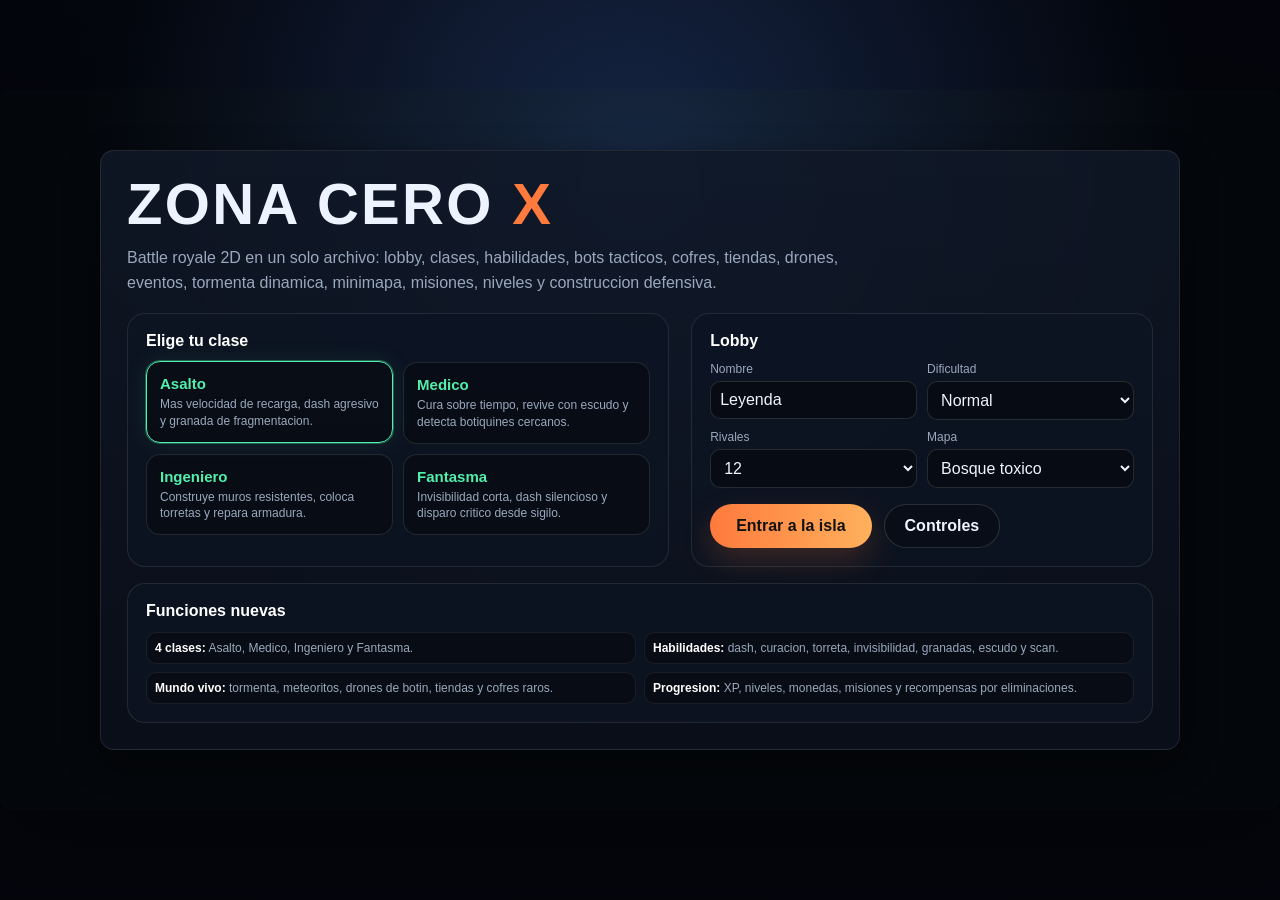
==== index.html @ 63a2e787 "Add deluxe battle royale game Co-authored-by: sss <henrryguzmanzito@users.noreply.github.com>" ====
<!DOCTYPE html>
<html lang="es">
<head>
<meta charset="UTF-8">
<meta name="viewport" content="width=device-width, initial-scale=1.0">
<title>Zona Cero X - Mini Battle Royale Deluxe</title>
<style>
  :root{
    --bg:#070a10;
    --panel:#111827;
    --panel2:#172033;
    --line:#ffffff18;
    --text:#eef4ff;
    --muted:#9aa8bd;
    --accent:#ff7a3d;
    --accent2:#53f0ad;
    --accent3:#56c7ff;
    --danger:#ff4868;
    --gold:#ffd166;
    --purple:#b38cff;
    --hp:#53f0ad;
    --armor:#77a7ff;
    --stam:#56c7ff;
    --xp:#ffd166;
  }
  *{box-sizing:border-box}
  html,body{margin:0;height:100%;overflow:hidden;background:radial-gradient(circle at 40% 10%,#192237 0,#070a10 55%);color:var(--text);font-family:Inter,"Segoe UI",Arial,sans-serif}
  button,input,select{font:inherit}
  #gameWrap{position:relative;width:100vw;height:100vh;display:flex;align-items:center;justify-content:center}
  canvas{width:min(100vw,1280px);height:min(100vh,720px);background:#182515;border-radius:12px;box-shadow:0 25px 80px #000c,0 0 0 1px #ffffff18;image-rendering:auto}
  .hidden{display:none!important}

  #hud{position:absolute;inset:0;pointer-events:none;font-variant-numeric:tabular-nums}
  .glass{background:linear-gradient(180deg,#101827dd,#0b101bdd);border:1px solid var(--line);box-shadow:0 12px 35px #0007;backdrop-filter:blur(10px);border-radius:14px}
  #topBar{position:absolute;top:14px;left:50%;transform:translateX(-50%);display:flex;gap:10px;align-items:center}
  .pill{padding:7px 14px;border-radius:999px;background:#0008;border:1px solid var(--line);color:var(--muted);font-size:13px}
  .pill b{color:var(--text)}
  #zonePill b{color:var(--accent3)}
  #stormPill b{color:var(--danger)}
  #alivePill b{color:var(--accent2)}

  #leftHud{position:absolute;left:16px;bottom:16px;width:310px;padding:12px}
  .barRow{margin:7px 0}
  .barLabel{display:flex;justify-content:space-between;color:var(--muted);font-size:11px;text-transform:uppercase;letter-spacing:.08em;margin-bottom:4px}
  .barBg{height:15px;background:#0008;border:1px solid #ffffff1e;border-radius:999px;overflow:hidden}
  .barFill{height:100%;width:100%;transition:width .12s linear}
  #hpFill{background:linear-gradient(90deg,#23d18b,var(--hp))}
  #armorFill{background:linear-gradient(90deg,#497aff,var(--armor))}
  #stamFill{background:linear-gradient(90deg,#24a8ff,var(--stam))}
  #xpFill{background:linear-gradient(90deg,#ffb703,var(--xp))}
  #playerMeta{display:flex;justify-content:space-between;align-items:center;margin-bottom:8px}
  #classBadge{color:var(--accent2);font-weight:800;font-size:13px}
  #levelBadge{color:var(--gold);font-weight:800;font-size:13px}

  #rightHud{position:absolute;right:16px;bottom:16px;width:315px;padding:12px;text-align:right}
  #weaponName{font-size:22px;color:var(--accent);font-weight:900}
  #ammoText{font-size:13px;color:var(--muted);margin-top:2px}
  #weaponStats{font-size:11px;color:var(--muted);margin-top:7px}
  #slots{display:flex;justify-content:flex-end;gap:7px;margin-top:10px}
  .slot{width:48px;height:48px;border-radius:10px;border:1px solid #ffffff24;background:#0008;display:flex;flex-direction:column;align-items:center;justify-content:center;color:var(--muted);font-size:11px;position:relative}
  .slot.active{border-color:var(--accent);box-shadow:0 0 18px #ff7a3d33;color:var(--accent)}
  .slot .key{position:absolute;top:3px;left:5px;font-size:10px;color:#ffffff80}
  .slot .icon{font-size:18px;line-height:1}

  #abilityHud{position:absolute;left:50%;bottom:18px;transform:translateX(-50%);display:flex;gap:9px}
  .ability{width:76px;height:62px;padding:7px;border-radius:12px;background:#0009;border:1px solid #ffffff24;text-align:center;position:relative;overflow:hidden}
  .ability.ready{border-color:var(--accent2);box-shadow:0 0 18px #53f0ad26}
  .ability .aKey{font-weight:900;color:var(--text);font-size:13px}
  .ability .aName{font-size:10px;color:var(--muted);margin-top:2px;white-space:nowrap}
  .ability .cd{position:absolute;inset:0;display:flex;align-items:center;justify-content:center;background:#000b;color:#fff;font-size:18px;font-weight:900}

  #killfeed{position:absolute;top:18px;right:16px;width:270px;text-align:right;font-size:12px;color:var(--muted)}
  #killfeed div{margin-bottom:5px;padding:5px 8px;background:#0007;border:1px solid #ffffff10;border-radius:8px}
  #questBox{position:absolute;left:16px;top:16px;width:265px;padding:10px}
  #questBox h3{margin:0 0 8px;color:var(--gold);font-size:13px;text-transform:uppercase;letter-spacing:.08em}
  .quest{font-size:12px;color:var(--muted);margin:6px 0;display:flex;gap:7px}
  .quest.done{color:var(--accent2)}
  .quest span:first-child{width:16px;text-align:center}

  #minimapWrap{position:absolute;right:16px;top:16px;width:178px;padding:9px}
  #minimap{display:block;width:160px;height:120px;border-radius:9px;background:#08100c;border:1px solid #ffffff20}
  #pickupHint,#centerToast{position:absolute;left:50%;transform:translateX(-50%);background:#000b;border:1px solid #ffffff22;border-radius:999px;padding:8px 16px;font-size:13px}
  #pickupHint{top:58%;color:var(--accent2);display:none}
  #centerToast{top:22%;color:var(--text);opacity:0;transition:opacity .2s, transform .2s}
  #centerToast.show{opacity:1;transform:translateX(-50%) translateY(-8px)}
  #damageVignette{position:absolute;inset:0;pointer-events:none;background:radial-gradient(circle,#0000 45%,#ff00442d 100%);opacity:0;transition:opacity .1s}
  #controls{position:absolute;left:50%;bottom:92px;transform:translateX(-50%);color:#b7c2d6;font-size:11px;background:#0008;border:1px solid #ffffff1c;border-radius:999px;padding:7px 14px;white-space:nowrap}
  #controls b{color:#fff}

  #overlay{position:absolute;inset:0;z-index:10;background:radial-gradient(circle at 50% 20%,#17294dcc,#02040aea 58%);display:flex;align-items:center;justify-content:center;padding:24px}
  .menu{width:min(1080px,96vw);max-height:92vh;overflow:auto;padding:26px}
  .title{font-size:58px;line-height:.92;margin:0;text-transform:uppercase;letter-spacing:.04em}
  .title span{color:var(--accent)}
  .subtitle{color:var(--muted);max-width:760px;line-height:1.55}
  .menuGrid{display:grid;grid-template-columns:1.08fr .92fr;gap:22px;margin-top:18px}
  .panel{background:#0d1422cc;border:1px solid var(--line);border-radius:18px;padding:18px}
  .panel h2{font-size:16px;margin:0 0 12px;color:#fff}
  .classGrid{display:grid;grid-template-columns:repeat(2,minmax(0,1fr));gap:10px}
  .classCard{border:1px solid #ffffff1c;border-radius:14px;padding:13px;background:#0005;cursor:pointer;transition:.15s}
  .classCard:hover,.classCard.selected{border-color:var(--accent2);box-shadow:0 0 0 1px #53f0ad55,0 0 25px #53f0ad18;transform:translateY(-1px)}
  .classCard h3{margin:0 0 4px;font-size:15px;color:var(--accent2)}
  .classCard p{margin:0;color:var(--muted);font-size:12px;line-height:1.35}
  .settings{display:grid;grid-template-columns:1fr 1fr;gap:10px}
  label{display:block;color:var(--muted);font-size:12px;margin-bottom:5px}
  select,input[type="text"]{width:100%;background:#070b13;border:1px solid #ffffff20;color:var(--text);border-radius:10px;padding:9px}
  .startRow{display:flex;gap:12px;align-items:center;margin-top:16px;flex-wrap:wrap}
  .primary{border:0;border-radius:999px;padding:13px 26px;background:linear-gradient(90deg,var(--accent),#ffb15c);color:#121212;font-weight:900;cursor:pointer;box-shadow:0 12px 30px #ff7a3d33}
  .secondary{border:1px solid #ffffff24;border-radius:999px;padding:12px 20px;background:#0004;color:var(--text);font-weight:800;cursor:pointer}
  .smallText{font-size:12px;color:var(--muted);line-height:1.5}
  .featureList{display:grid;grid-template-columns:1fr 1fr;gap:8px;font-size:12px;color:var(--muted)}
  .featureList div{background:#0005;border:1px solid #ffffff12;border-radius:10px;padding:8px}
  .featureList b{color:#fff}

  #pauseMenu{position:absolute;inset:0;z-index:9;background:#0009;display:flex;align-items:center;justify-content:center}
  #pauseMenu .panel{width:360px;text-align:center}
  #pauseMenu h2{font-size:36px;margin:0 0 8px;color:var(--accent3)}
  #eventBanner{position:absolute;top:82px;left:50%;transform:translateX(-50%);padding:10px 18px;background:#000b;border:1px solid #ffffff25;border-radius:12px;color:var(--gold);font-weight:900;opacity:0;transition:opacity .2s}
  #eventBanner.show{opacity:1}

  @media(max-width:900px){
    canvas{border-radius:0}
    .menuGrid{grid-template-columns:1fr}
    .title{font-size:42px}
    #controls{display:none}
    #leftHud{width:260px}
    #rightHud{width:250px}
    #questBox{display:none}
  }
</style>
</head>
<body>
<div id="gameWrap">
  <canvas id="game" width="1280" height="720"></canvas>
  <div id="hud" class="hidden">
    <div id="questBox" class="glass">
      <h3>Misiones</h3>
      <div id="questList"></div>
    </div>
    <div id="topBar">
      <div id="alivePill" class="pill">Vivos: <b id="aliveText">--</b></div>
      <div id="zonePill" class="pill">Zona: <b id="zoneText">--</b></div>
      <div id="stormPill" class="pill">Tormenta: <b id="stormText">--</b></div>
      <div class="pill">Monedas: <b id="coinText">0</b></div>
    </div>
    <div id="minimapWrap" class="glass"><canvas id="minimap" width="160" height="120"></canvas></div>
    <div id="killfeed"></div>
    <div id="leftHud" class="glass">
      <div id="playerMeta"><span id="classBadge">Clase</span><span id="levelBadge">Nv. 1</span></div>
      <div class="barRow"><div class="barLabel"><span>Vida</span><span id="hpText">100/100</span></div><div class="barBg"><div id="hpFill" class="barFill"></div></div></div>
      <div class="barRow"><div class="barLabel"><span>Armadura</span><span id="armorText">0/75</span></div><div class="barBg"><div id="armorFill" class="barFill"></div></div></div>
      <div class="barRow"><div class="barLabel"><span>Estamina</span><span id="stamText">100</span></div><div class="barBg"><div id="stamFill" class="barFill"></div></div></div>
      <div class="barRow"><div class="barLabel"><span>XP</span><span id="xpText">0/100</span></div><div class="barBg"><div id="xpFill" class="barFill"></div></div></div>
    </div>
    <div id="abilityHud"></div>
    <div id="rightHud" class="glass">
      <div id="weaponName">Pistola</div>
      <div id="ammoText">--</div>
      <div id="weaponStats">--</div>
      <div id="slots"></div>
    </div>
    <div id="controls"><b>WASD</b> mover · <b>Mouse</b> apuntar/disparar · <b>R</b> recargar · <b>E</b> recoger/interactuar · <b>Q/F/V</b> habilidades · <b>1-5</b> armas · <b>Shift</b> correr · <b>Esc</b> pausa</div>
    <div id="pickupHint">Presiona E para interactuar</div>
    <div id="centerToast"></div>
    <div id="eventBanner"></div>
    <div id="damageVignette"></div>
  </div>

  <div id="pauseMenu" class="hidden">
    <div class="panel glass">
      <h2>Pausa</h2>
      <p class="smallText">Respira. La partida queda congelada mientras este menu esta abierto.</p>
      <button id="resumeBtn" class="primary">Continuar</button>
      <button id="restartPauseBtn" class="secondary">Reiniciar</button>
    </div>
  </div>

  <div id="overlay">
    <div class="menu glass">
      <h1 class="title">Zona Cero <span>X</span></h1>
      <p class="subtitle">Battle royale 2D en un solo archivo: lobby, clases, habilidades, bots tacticos, cofres, tiendas, drones, eventos, tormenta dinamica, minimapa, misiones, niveles y construccion defensiva.</p>
      <div class="menuGrid">
        <div class="panel">
          <h2>Elige tu clase</h2>
          <div id="classGrid" class="classGrid"></div>
        </div>
        <div class="panel">
          <h2>Lobby</h2>
          <div class="settings">
            <div><label for="playerName">Nombre</label><input id="playerName" type="text" maxlength="16" value="Leyenda"></div>
            <div><label for="difficulty">Dificultad</label><select id="difficulty"><option value="normal">Normal</option><option value="hard">Dificil</option><option value="chaos">Caos</option></select></div>
            <div><label for="botCount">Rivales</label><select id="botCount"><option>8</option><option selected>12</option><option>18</option><option>24</option></select></div>
            <div><label for="mapTheme">Mapa</label><select id="mapTheme"><option value="forest">Bosque toxico</option><option value="desert">Desierto rojo</option><option value="snow">Nieve negra</option></select></div>
          </div>
          <div class="startRow">
            <button id="startBtn" class="primary">Entrar a la isla</button>
            <button id="howBtn" class="secondary">Controles</button>
          </div>
          <p id="howText" class="smallText hidden">Recolecta cofres, mejora tu equipo, usa habilidades con Q/F/V y no quedes fuera de la zona. Las tiendas aceptan monedas por curacion, armadura y municion.</p>
        </div>
      </div>
      <div class="panel" style="margin-top:16px">
        <h2>Funciones nuevas</h2>
        <div class="featureList">
          <div><b>4 clases:</b> Asalto, Medico, Ingeniero y Fantasma.</div>
          <div><b>Habilidades:</b> dash, curacion, torreta, invisibilidad, granadas, escudo y scan.</div>
          <div><b>Mundo vivo:</b> tormenta, meteoritos, drones de botin, tiendas y cofres raros.</div>
          <div><b>Progresion:</b> XP, niveles, monedas, misiones y recompensas por eliminaciones.</div>
        </div>
      </div>
    </div>
  </div>
</div>

<script>
(()=>{
"use strict";

const canvas = document.getElementById("game");
const ctx = canvas.getContext("2d");
const mini = document.getElementById("minimap");
const mctx = mini.getContext("2d");
const VIEW = {w:1280,h:720};
const WORLD = {w:3600,h:2600};
const TWO = Math.PI*2;

const $ = id => document.getElementById(id);
const clamp = (v,a,b)=>Math.max(a,Math.min(b,v));
const rand = (a,b)=>a+Math.random()*(b-a);
const irand = (a,b)=>Math.floor(rand(a,b+1));
const len = (x,y)=>Math.hypot(x,y);
const dist = (a,b)=>Math.hypot(a.x-b.x,a.y-b.y);
const angleTo = (a,b)=>Math.atan2(b.y-a.y,b.x-a.x);
const chance = p=>Math.random()<p;

const THEMES = {
  forest:{ground:"#182515",grid:"#ffffff0b",rock:"#5f646b",tree:"#2f6339",water:"#1d5270",sand:"#37502c"},
  desert:{ground:"#2a2015",grid:"#ffffff0a",rock:"#8a6a4f",tree:"#716327",water:"#24596a",sand:"#5e3b20"},
  snow:{ground:"#17232b",grid:"#ffffff10",rock:"#7f8c99",tree:"#27505b",water:"#214b72",sand:"#263742"}
};

const WEAPONS = {
  fists:{name:"Punios", icon:"✊", dmg:10, fireRate:.42, range:52, melee:true, color:"#e8ecf1", rarity:"base"},
  pistol:{name:"Pistola", icon:"P", dmg:15, fireRate:.25, bulletSpeed:760, range:880, ammoMax:18, spread:.025, color:"#e8ecf1", rarity:"comun"},
  smg:{name:"SMG", icon:"S", dmg:9, fireRate:.075, bulletSpeed:780, range:720, ammoMax:34, spread:.075, color:"#56c7ff", rarity:"rara"},
  shotgun:{name:"Escopeta", icon:"E", dmg:10, fireRate:.78, bulletSpeed:600, range:430, ammoMax:8, spread:.24, pellets:7, color:"#ffb347", rarity:"rara"},
  rifle:{name:"Rifle", icon:"R", dmg:18, fireRate:.14, bulletSpeed:980, range:1150, ammoMax:30, spread:.035, color:"#53f0ad", rarity:"epica"},
  sniper:{name:"Francotirador", icon:"F", dmg:58, fireRate:1.05, bulletSpeed:1250, range:1500, ammoMax:5, spread:.006, color:"#b38cff", rarity:"legendaria"},
  launcher:{name:"Lanzador", icon:"L", dmg:50, fireRate:1.15, bulletSpeed:520, range:780, ammoMax:4, spread:.02, splash:82, color:"#ff4868", rarity:"legendaria"}
};

const CLASSES = {
  assault:{
    name:"Asalto",
    desc:"Mas velocidad de recarga, dash agresivo y granada de fragmentacion.",
    color:"#ff7a3d",
    stats:{hp:110,armor:45,speed:205,stam:115},
    loadout:["pistol","smg"],
    abilities:["dash","grenade","overdrive"]
  },
  medic:{
    name:"Medico",
    desc:"Cura sobre tiempo, revive con escudo y detecta botiquines cercanos.",
    color:"#53f0ad",
    stats:{hp:120,armor:35,speed:190,stam:105},
    loadout:["pistol","shotgun"],
    abilities:["heal","shield","scan"]
  },
  engineer:{
    name:"Ingeniero",
    desc:"Construye muros resistentes, coloca torretas y repara armadura.",
    color:"#ffd166",
    stats:{hp:105,armor:75,speed:182,stam:100},
    loadout:["pistol","rifle"],
    abilities:["wall","turret","repair"]
  },
  ghost:{
    name:"Fantasma",
    desc:"Invisibilidad corta, dash silencioso y disparo critico desde sigilo.",
    color:"#b38cff",
    stats:{hp:95,armor:40,speed:220,stam:130},
    loadout:["pistol","sniper"],
    abilities:["cloak","dash","blink"]
  }
};

const ABILITIES = {
  dash:{key:"Q",name:"Dash",cd:5,cast:p=>dash(p,260)},
  grenade:{key:"F",name:"Granada",cd:8,cast:p=>throwGrenade(p)},
  overdrive:{key:"V",name:"Furia",cd:18,cast:p=>buff(p,"overdrive",6)},
  heal:{key:"Q",name:"Curar",cd:9,cast:p=>healPulse(p)},
  shield:{key:"F",name:"Escudo",cd:14,cast:p=>buff(p,"shield",8)},
  scan:{key:"V",name:"Scan",cd:12,cast:p=>scanPulse(p)},
  wall:{key:"Q",name:"Muro",cd:4,cast:p=>placeWall(p)},
  turret:{key:"F",name:"Torreta",cd:15,cast:p=>placeTurret(p)},
  repair:{key:"V",name:"Reparar",cd:11,cast:p=>repairArmor(p)},
  cloak:{key:"Q",name:"Sigilo",cd:13,cast:p=>buff(p,"cloak",6)},
  blink:{key:"V",name:"Blink",cd:10,cast:p=>dash(p,430)}
};

const state = {
  running:false,
  paused:false,
  gameOver:false,
  last:0,
  elapsed:0,
  selectedClass:"assault",
  difficulty:"normal",
  theme:"forest",
  shake:0,
  toastTimer:0,
  eventTimer:16,
  eventTextTimer:0,
  stats:{kills:0,chests:0,shops:0,damage:0},
  keys:{},
  mouse:{x:VIEW.w/2,y:VIEW.h/2,down:false,right:false},
  messages:[]
};

let player;
let bots=[];
let obstacles=[];
let walls=[];
let bullets=[];
let particles=[];
let chests=[];
let drops=[];
let turrets=[];
let grenades=[];
let shops=[];
let drones=[];
let hazards=[];
let zone;
let quests=[];

function createPlayer(){
  const klass = CLASSES[state.selectedClass];
  const weapons = {fists:true};
  const ammo = {};
  for(const k of Object.keys(WEAPONS)) ammo[k]=0;
  for(const w of klass.loadout){ weapons[w]=true; ammo[w]=WEAPONS[w].ammoMax; }
  const currentWeapon = klass.loadout[0] || "pistol";
  const cooldowns = {};
  for(const a of klass.abilities) cooldowns[a]=0;
  return {
    id:"player", name:($("playerName").value||"Leyenda").slice(0,16), isPlayer:true, alive:true,
    x:WORLD.w/2, y:WORLD.h/2, r:17, facing:0,
    maxHp:klass.stats.hp, hp:klass.stats.hp, maxArmor:klass.stats.armor, armor:klass.stats.armor,
    maxStam:klass.stats.stam, stam:klass.stats.stam, baseSpeed:klass.stats.speed,
    level:1,xp:0,nextXp:100,coins:0,
    classKey:state.selectedClass, color:klass.color,
    weapons, ammo, currentWeapon, fireTimer:0, reloadTimer:0, reloading:false,
    abilityIds:[...klass.abilities], cooldowns,
    buffs:{shield:0,overdrive:0,cloak:0,scan:0,regen:0},
    hitFlash:0, invuln:0
  };
}

function makeBot(i){
  const names=["Nexo","Raptor","Lima","Kobra","Vector","Nova","Sombra","Atlas","Pixel","Marea","Rayo","Cobre","Ares","Echo","Delta"];
  let x,y,tries=0;
  do{
    x=rand(180,WORLD.w-180); y=rand(180,WORLD.h-180); tries++;
  }while(dist({x,y},player)<520 && tries<80);
  const weaponPool= state.difficulty==="chaos" ? ["pistol","smg","shotgun","rifle","sniper","launcher"] : ["pistol","smg","shotgun","rifle"];
  const weapon=weaponPool[irand(0,weaponPool.length-1)];
  const skill=state.difficulty==="hard"?.92:state.difficulty==="chaos"?1.05:.78;
  return {
    id:"bot"+i,name:names[i%names.length]+"-"+irand(10,99),alive:true,isBot:true,
    x,y,r:16,hp:80,maxHp:80,armor:irand(0,45),maxArmor:45,
    speed:rand(135,170)*skill,weapon,ammo:{pistol:999,smg:999,shotgun:999,rifle:999,sniper:999,launcher:999},
    fireTimer:rand(0,1),state:"loot",target:null,roam:{x:rand(80,WORLD.w-80),y:rand(80,WORLD.h-80)},
    aimAngle:0,hitFlash:0,think:0,skill,coins:irand(5,20),lastSeen:0
  };
}

function resetWorld(){
  const botCount=parseInt($("botCount").value,10);
  state.elapsed=0; state.gameOver=false; state.paused=false; state.stats={kills:0,chests:0,shops:0,damage:0};
  state.messages=[]; state.shake=0; state.eventTimer=18; state.eventTextTimer=0;
  player=createPlayer();
  bots=[]; obstacles=[]; walls=[]; bullets=[]; particles=[]; chests=[]; drops=[]; turrets=[]; grenades=[]; shops=[]; drones=[]; hazards=[];
  zone={cx:WORLD.w/2,cy:WORLD.h/2,r:1500,targetR:1500,next:28,shrinking:false,timer:0,stage:1,damage:2.4};
  generateMap();
  for(let i=0;i<botCount;i++) bots.push(makeBot(i));
  for(let i=0;i<34;i++) chests.push(spawnChest(i));
  for(let i=0;i<4;i++) shops.push({x:rand(300,WORLD.w-300),y:rand(300,WORLD.h-300),r:22,type:"shop",pulse:rand(0,TWO)});
  for(let i=0;i<3;i++) drones.push(makeDrone());
  quests=[
    {id:"chests",label:"Abre 3 cofres",goal:3,value:0,reward:45,done:false},
    {id:"kills",label:"Elimina 3 rivales",goal:3,value:0,reward:80,done:false},
    {id:"zone",label:"Sobrevive 2 cierres",goal:2,value:0,reward:65,done:false}
  ];
  addMsg("Partida iniciada. Clase: "+CLASSES[player.classKey].name);
  toast("Aterrizaje completado. Busca botin.");
  updateStaticHud();
}

function generateMap(){
  const theme=THEMES[state.theme];
  for(let i=0;i<56;i++){
    const type=chance(.5)?"tree":"rock";
    obstacles.push({x:rand(100,WORLD.w-100),y:rand(100,WORLD.h-100),r:rand(24,58),type,hp:type==="rock"?120:80});
  }
  for(let i=0;i<12;i++){
    obstacles.push({x:rand(180,WORLD.w-180),y:rand(180,WORLD.h-180),r:rand(42,80),type:"water",hp:999,slow:true,color:theme.water});
  }
  for(let i=0;i<22;i++){
    obstacles.push({x:rand(130,WORLD.w-130),y:rand(130,WORLD.h-130),r:rand(34,70),type:"bush",hp:30,hide:true});
  }
}

function spawnChest(i){
  const rarities=["comun","comun","rara","rara","epica","legendaria"];
  const rarity=rarities[Math.min(rarities.length-1,Math.floor(Math.random()*rarities.length)+(state.difficulty==="chaos"?1:0))];
  return {x:rand(140,WORLD.w-140),y:rand(140,WORLD.h-140),r:17,opened:false,rarity,loot:rollLoot(rarity),id:i,pulse:rand(0,TWO)};
}

function rollLoot(rarity){
  const byRarity={
    comun:["pistol","smg"],
    rara:["smg","shotgun","rifle"],
    epica:["rifle","sniper"],
    legendaria:["sniper","launcher","rifle"]
  };
  const n=Math.random();
  if(n<.34){ const pool=byRarity[rarity]||byRarity.comun; return {type:"weapon",id:pool[irand(0,pool.length-1)]}; }
  if(n<.58){ const pool=["pistol","smg","shotgun","rifle","sniper","launcher"]; const w=pool[irand(0,pool.length-1)]; return {type:"ammo",weapon:w,amount:Math.ceil((WEAPONS[w].ammoMax||10)*rand(.7,1.8))}; }
  if(n<.75) return {type:"heal",amount:irand(28,65)};
  if(n<.89) return {type:"armor",amount:irand(25,60)};
  if(n<.96) return {type:"coins",amount:irand(25,75)};
  return {type:"boost",kind:chance(.5)?"overdrive":"shield",duration:irand(5,9)};
}

function makeDrone(){
  return {
    x:rand(250,WORLD.w-250),y:rand(250,WORLD.h-250),r:18,alive:true,hp:75,maxHp:75,
    isDrone:true,name:"Dron de botin",coins:10,
    vx:rand(-60,60),vy:rand(-60,60),drop:rollLoot("epica"),bob:rand(0,TWO)
  };
}

function updateStaticHud(){
  $("classBadge").textContent=CLASSES[player.classKey].name;
  $("classBadge").style.color=player.color;
  renderAbilities();
  renderSlots();
  renderQuests();
  renderKillfeed();
}

function startGame(){
  resetWorld();
  $("overlay").classList.add("hidden");
  $("pauseMenu").classList.add("hidden");
  $("hud").classList.remove("hidden");
  state.running=true; state.paused=false;
  state.last=performance.now();
  requestAnimationFrame(loop);
}

function endGame(won){
  if(state.gameOver) return;
  state.gameOver=true; state.running=false;
  $("hud").classList.add("hidden");
  $("overlay").classList.remove("hidden");
  const h=document.querySelector(".title");
  h.innerHTML=won?'Victoria <span>Real</span>':'Zona <span>Cero</span>';
  document.querySelector(".subtitle").textContent = won
    ? `Ganaste con ${state.stats.kills} eliminaciones, nivel ${player.level} y ${player.coins} monedas.`
    : `Caíste en la isla. Eliminaciones: ${state.stats.kills}. Cofres abiertos: ${state.stats.chests}.`;
  $("startBtn").textContent="Jugar de nuevo";
}

function loop(ts){
  if(!state.running) return;
  const dt=Math.min(.05,(ts-state.last)/1000||0);
  state.last=ts;
  if(!state.paused && !state.gameOver){
    state.elapsed+=dt;
    update(dt);
  }
  render();
  updateHud();
  requestAnimationFrame(loop);
}

function update(dt){
  updatePlayer(dt);
  updateBots(dt);
  updateTurrets(dt);
  updateDrones(dt);
  updateGrenades(dt);
  updateBullets(dt);
  updateParticles(dt);
  updateZone(dt);
  updateHazards(dt);
  updateEvents(dt);
  updateQuests();
  if(player.alive && bots.filter(b=>b.alive).length===0) endGame(true);
  state.shake=Math.max(0,state.shake-dt*12);
  if(state.toastTimer>0) state.toastTimer-=dt; else $("centerToast").classList.remove("show");
}

function updatePlayer(dt){
  if(!player.alive) return;
  for(const k of Object.keys(player.cooldowns)) player.cooldowns[k]=Math.max(0,player.cooldowns[k]-dt);
  for(const k of Object.keys(player.buffs)) player.buffs[k]=Math.max(0,player.buffs[k]-dt);
  player.fireTimer=Math.max(0,player.fireTimer-dt);
  player.hitFlash=Math.max(0,player.hitFlash-dt);
  player.invuln=Math.max(0,player.invuln-dt);

  let dx=0,dy=0;
  if(state.keys.w)dy--; if(state.keys.s)dy++; if(state.keys.a)dx--; if(state.keys.d)dx++;
  const moving=dx||dy;
  if(moving){ const l=len(dx,dy); dx/=l; dy/=l; }
  let speed=player.baseSpeed;
  if(player.buffs.overdrive>0) speed*=1.25;
  if(player.buffs.cloak>0) speed*=1.18;
  if(isInSlow(player)) speed*=.62;
  const sprint=state.keys.shift && moving && player.stam>8;
  if(sprint){ speed*=1.42; player.stam=Math.max(0,player.stam-dt*30); }
  else player.stam=Math.min(player.maxStam,player.stam+dt*17);

  const nx=player.x+dx*speed*dt, ny=player.y+dy*speed*dt;
  moveEntity(player,nx,ny);
  const wm=screenToWorld(state.mouse.x,state.mouse.y);
  player.facing=Math.atan2(wm.y-player.y,wm.x-player.x);

  if(player.reloading){
    player.reloadTimer-=dt;
    if(player.reloadTimer<=0){
      player.reloading=false;
      const w=WEAPONS[player.currentWeapon];
      player.ammo[player.currentWeapon]=w.ammoMax;
      toast("Recarga completa");
    }
  }
  if(state.mouse.down && player.fireTimer<=0) fireWeapon(player,true);
  if(player.buffs.regen>0 && player.hp<player.maxHp) player.hp=Math.min(player.maxHp,player.hp+dt*14);
  applyZoneDamage(player,dt);
}

function updateBots(dt){
  for(const b of bots){
    if(!b.alive) continue;
    b.fireTimer=Math.max(0,b.fireTimer-dt);
    b.hitFlash=Math.max(0,b.hitFlash-dt);
    b.think-=dt;
    const visiblePlayer=player.alive && player.buffs.cloak<=0 && dist(b,player)<620 && hasLineOfSight(b,player);
    if(visiblePlayer){ b.state="fight"; b.target=player; b.lastSeen=state.elapsed; }
    else if(dist(b,zone)>zone.r*.86){ b.state="zone"; b.target=zone; }
    else if(b.think<=0){
      b.think=rand(.4,1.1);
      const nearestChest=nearest(b,chests.filter(c=>!c.opened),520);
      if(nearestChest && chance(.6)){ b.state="loot"; b.target=nearestChest; }
      else { b.state="roam"; b.roam={x:rand(100,WORLD.w-100),y:rand(100,WORLD.h-100)}; b.target=b.roam; }
    }

    let tx=b.target?.x ?? b.roam.x, ty=b.target?.y ?? b.roam.y;
    const dP=dist(b,player);
    if(b.state==="fight"){
      const ideal=b.weapon==="shotgun"?190:b.weapon==="sniper"?520:310;
      if(dP<ideal-60){ tx=b.x-(player.x-b.x); ty=b.y-(player.y-b.y); }
      else if(dP>ideal+80){ tx=player.x; ty=player.y; }
      else { tx=b.x+Math.sin(state.elapsed*2+b.x)*90; ty=b.y+Math.cos(state.elapsed*2+b.y)*90; }
      b.aimAngle=angleTo(b,player)+rand(-.16,.16)*(1/b.skill);
      if(b.fireTimer<=0 && dP<WEAPONS[b.weapon].range && hasLineOfSight(b,player)){
        fireWeapon(b,false);
      }
    }
    const a=Math.atan2(ty-b.y,tx-b.x);
    const sp=b.speed*(isInSlow(b)?.65:1);
    moveEntity(b,b.x+Math.cos(a)*sp*dt,b.y+Math.sin(a)*sp*dt);
    if(b.state==="loot" && b.target && dist(b,b.target)<42 && !b.target.opened){
      b.target.opened=true;
      if(chance(.5)) b.weapon = botPreferWeapon(b.weapon,b.target.loot);
    }
    applyZoneDamage(b,dt);
  }
}

function botPreferWeapon(current,loot){
  if(!loot || loot.type!=="weapon") return current;
  const score={pistol:1,smg:2,shotgun:2.2,rifle:3,sniper:3.2,launcher:3.4};
  return score[loot.id]>score[current] ? loot.id : current;
}

function updateTurrets(dt){
  for(let i=turrets.length-1;i>=0;i--){
    const t=turrets[i];
    t.life-=dt; t.fireTimer-=dt;
    if(t.life<=0 || t.hp<=0){ explode(t.x,t.y,28,0); turrets.splice(i,1); continue; }
    const target=nearest(t,bots.filter(b=>b.alive),520);
    if(target){
      t.angle=angleTo(t,target);
      if(t.fireTimer<=0 && hasLineOfSight(t,target)){
        bullets.push(makeBullet(t,t.angle,12,820,680,"player","#ffd166"));
        t.fireTimer=.22;
      }
    }
  }
}

function updateDrones(dt){
  for(let i=drones.length-1;i>=0;i--){
    const d=drones[i];
    if(!d.alive){ drones.splice(i,1); continue; }
    d.bob+=dt*3;
    d.x+=d.vx*dt; d.y+=d.vy*dt;
    if(d.x<80||d.x>WORLD.w-80)d.vx*=-1;
    if(d.y<80||d.y>WORLD.h-80)d.vy*=-1;
  }
}

function updateGrenades(dt){
  for(let i=grenades.length-1;i>=0;i--){
    const g=grenades[i];
    g.timer-=dt; g.x+=g.vx*dt; g.y+=g.vy*dt; g.vx*=.985; g.vy*=.985;
    if(g.timer<=0){ explode(g.x,g.y,g.radius,g.dmg,g.owner); grenades.splice(i,1); }
  }
}

function updateBullets(dt){
  for(let i=bullets.length-1;i>=0;i--){
    const bl=bullets[i];
    bl.x+=bl.dx*dt; bl.y+=bl.dy*dt; bl.life-=dt;
    let dead=bl.life<=0 || bl.x<0 || bl.y<0 || bl.x>WORLD.w || bl.y>WORLD.h;
    if(!dead){
      for(const o of obstacles){
        if(o.type!=="bush" && dist(bl,o)<o.r){ dead=true; impact(bl.x,bl.y,bl.color); break; }
      }
    }
    if(!dead){
      for(const w of walls){
        if(wallBlocks(bl.x,bl.y,4,w)){ w.hp-=bl.dmg*.8; dead=true; impact(bl.x,bl.y,"#a9713b"); break; }
      }
    }
    if(!dead){
      const targets=bl.owner==="player" ? bots.filter(b=>b.alive) : [player,...turrets].filter(e=>e.alive!==false);
      for(const t of targets){
        if(dist(bl,t)<t.r+(t.isTurret?6:0)){
          if(bl.splash) explode(bl.x,bl.y,bl.splash,bl.dmg,bl.owner);
          else damageEntity(t,bl.dmg,bl.owner==="player",bl.owner);
          impact(bl.x,bl.y,bl.color);
          dead=true; break;
        }
      }
    }
    if(dead) bullets.splice(i,1);
  }
  for(let i=walls.length-1;i>=0;i--) if(walls[i].hp<=0) walls.splice(i,1);
}

function updateParticles(dt){
  for(let i=particles.length-1;i>=0;i--){
    const p=particles[i];
    p.life-=dt; p.x+=(p.vx||0)*dt; p.y+=(p.vy||0)*dt; p.vx*=.98; p.vy*=.98;
    if(p.life<=0) particles.splice(i,1);
  }
}

function updateZone(dt){
  if(zone.shrinking){
    zone.timer-=dt;
    const t=clamp(1-zone.timer/zone.duration,0,1);
    const ease=t*t*(3-2*t);
    zone.r=zone.startR+(zone.targetR-zone.startR)*ease;
    zone.cx=zone.startCx+(zone.targetCx-zone.startCx)*ease;
    zone.cy=zone.startCy+(zone.targetCy-zone.startCy)*ease;
    if(t>=1){
      zone.shrinking=false; zone.next=24; zone.stage++; zone.damage+=.85;
      const q=quests.find(x=>x.id==="zone"); if(q&&!q.done) q.value++;
      addMsg("La zona se estabilizo. Daño: "+zone.damage.toFixed(1)+"/s");
    }
  }else{
    zone.next-=dt;
    if(zone.next<=0 && zone.r>180){
      zone.shrinking=true; zone.duration=10; zone.timer=zone.duration;
      zone.startR=zone.r; zone.targetR=Math.max(180,zone.r*.68);
      zone.startCx=zone.cx; zone.startCy=zone.cy;
      zone.targetCx=clamp(zone.cx+rand(-360,360),zone.targetR+80,WORLD.w-zone.targetR-80);
      zone.targetCy=clamp(zone.cy+rand(-300,300),zone.targetR+80,WORLD.h-zone.targetR-80);
      eventBanner("La zona se esta cerrando");
    }
  }
}

function updateHazards(dt){
  for(let i=hazards.length-1;i>=0;i--){
    const h=hazards[i];
    h.timer-=dt;
    if(h.timer<=0){
      explode(h.x,h.y,h.radius,h.dmg,"storm");
      state.shake=1.4;
      hazards.splice(i,1);
    }
  }
}

function updateEvents(dt){
  state.eventTimer-=dt;
  if(state.eventTextTimer>0){ state.eventTextTimer-=dt; if(state.eventTextTimer<=0)$("eventBanner").classList.remove("show"); }
  if(state.eventTimer>0) return;
  state.eventTimer=rand(20,34);
  const events=["meteor","supply","drone"];
  const ev=events[irand(0,events.length-1)];
  if(ev==="meteor"){
    eventBanner("Lluvia de meteoritos");
    for(let i=0;i<7;i++) hazards.push({x:rand(200,WORLD.w-200),y:rand(200,WORLD.h-200),timer:rand(1.2,3.6),radius:rand(70,110),dmg:rand(24,42)});
  }else if(ev==="supply"){
    eventBanner("Caja epica desplegada");
    chests.push({x:rand(160,WORLD.w-160),y:rand(160,WORLD.h-160),r:22,opened:false,rarity:"legendaria",loot:rollLoot("legendaria"),pulse:0,supply:true});
  }else{
    eventBanner("Dron de botin detectado");
    drones.push(makeDrone());
  }
}

function updateQuests(){
  for(const q of quests){
    if(q.id==="chests") q.value=state.stats.chests;
    if(q.id==="kills") q.value=state.stats.kills;
    if(!q.done && q.value>=q.goal){
      q.done=true; player.coins+=q.reward; giveXp(q.reward);
      toast("Mision completada: "+q.label);
      addMsg("Recompensa: "+q.reward+" monedas/XP");
      renderQuests();
    }
  }
}

function moveEntity(e,nx,ny){
  nx=clamp(nx,e.r,WORLD.w-e.r); ny=clamp(ny,e.r,WORLD.h-e.r);
  if(!blockedAt(nx,e.y,e.r,e)) e.x=nx;
  if(!blockedAt(e.x,ny,e.r,e)) e.y=ny;
}

function blockedAt(x,y,r,self){
  for(const o of obstacles){
    if(o.type==="bush" || o.slow) continue;
    if(dist({x,y},o)<r+o.r) return true;
  }
  for(const w of walls) if(wallBlocks(x,y,r,w)) return true;
  for(const s of shops) if(dist({x,y},s)<r+s.r) return true;
  return false;
}

function isInSlow(e){
  return obstacles.find(o=>o.slow && dist(e,o)<o.r+e.r);
}

function wallBlocks(x,y,r,w){
  const dx=Math.cos(w.angle),dy=Math.sin(w.angle),half=w.len/2;
  const relx=x-w.x,rely=y-w.y;
  const t=clamp(relx*dx+rely*dy,-half,half);
  const cx=w.x+dx*t,cy=w.y+dy*t;
  return Math.hypot(x-cx,y-cy)<r+w.thick/2;
}

function hasLineOfSight(a,b){
  const steps=Math.ceil(dist(a,b)/70);
  for(let i=1;i<steps;i++){
    const t=i/steps,x=a.x+(b.x-a.x)*t,y=a.y+(b.y-a.y)*t;
    for(const o of obstacles) if(o.type!=="bush" && dist({x,y},o)<o.r) return false;
    for(const w of walls) if(wallBlocks(x,y,3,w)) return false;
  }
  return true;
}

function nearest(from,list,maxD=Infinity){
  let best=null,bd=maxD;
  for(const e of list){ const d=dist(from,e); if(d<bd){bd=d;best=e;} }
  return best;
}

function fireWeapon(shooter,isPlayer){
  const wKey=shooter.currentWeapon || shooter.weapon;
  const w=WEAPONS[wKey];
  let angle=isPlayer ? shooter.facing : shooter.aimAngle;
  if(w.melee){
    meleeAttack(shooter,isPlayer,angle,w);
    shooter.fireTimer=w.fireRate;
    return;
  }
  if(isPlayer){
    if(shooter.reloading) return;
    if(shooter.ammo[wKey]<=0){ toast("Sin municion. Pulsa R."); shooter.fireTimer=.18; return; }
    shooter.ammo[wKey]--;
  }
  const rateMod = shooter.buffs?.overdrive > 0 ? .72 : 1;
  shooter.fireTimer=w.fireRate*rateMod;
  const pellets=w.pellets||1;
  for(let i=0;i<pellets;i++){
    const spread=(Math.random()-.5)*(w.spread||0)*2;
    bullets.push(makeBullet(shooter,angle+spread,w.dmg,w.bulletSpeed,w.range,isPlayer?"player":"bot",w.color,w.splash));
  }
  if(wKey==="launcher") state.shake=.5;
}

function makeBullet(shooter,angle,dmg,speed,range,owner,color,splash=0){
  return {x:shooter.x+Math.cos(angle)*(shooter.r+6),y:shooter.y+Math.sin(angle)*(shooter.r+6),dx:Math.cos(angle)*speed,dy:Math.sin(angle)*speed,dmg,life:range/speed,owner,color,splash};
}

function meleeAttack(shooter,isPlayer,angle,w){
  const targets=isPlayer?bots.filter(b=>b.alive):[player];
  for(const t of targets){
    const a=angleTo(shooter,t); let diff=Math.abs(a-angle); if(diff>Math.PI) diff=TWO-diff;
    if(dist(shooter,t)<w.range+t.r && diff<.75) damageEntity(t,w.dmg,isPlayer,isPlayer?"player":"bot");
  }
  particles.push({x:shooter.x+Math.cos(angle)*34,y:shooter.y+Math.sin(angle)*34,life:.15,swing:true,angle,color:"#fff"});
}

function damageEntity(ent,dmg,byPlayer,owner){
  if(!ent || ent.alive===false || ent.invuln>0) return;
  if(ent.buffs?.shield>0) dmg*=.45;
  if(ent.buffs?.cloak>0){ ent.buffs.cloak=0; dmg*=1.25; }
  let left=dmg;
  if(ent.armor>0){ const use=Math.min(ent.armor,left*.72); ent.armor-=use; left-=use; }
  ent.hp-=left;
  ent.hitFlash=.18;
  if(ent===player){ $("damageVignette").style.opacity=.85; setTimeout(()=>$("damageVignette").style.opacity=0,90); }
  if(byPlayer){ state.stats.damage+=dmg; giveXp(Math.ceil(dmg*.18)); }
  if(ent.hp<=0){
    ent.alive=false;
    if(ent.isPlayer){ endGame(false); return; }
    if(ent.isTurret) return;
    if(ent.isDrone){
      if(byPlayer){
        player.coins+=ent.coins||10;
        drops.push({x:ent.x,y:ent.y,r:13,loot:ent.drop||rollLoot("epica"),life:70});
        addMsg("Dron derribado: botin epico");
      }
      explode(ent.x,ent.y,22,0);
      return;
    }
    if(byPlayer){
      state.stats.kills++; player.coins+=ent.coins||20; giveXp(55);
      addMsg("Tu eliminaste a "+ent.name);
      dropLoot(ent.x,ent.y,true);
    } else addMsg((owner==="storm"?"La tormenta":"Un rival")+" elimino a "+ent.name);
    explode(ent.x,ent.y,22,0);
  }
}

function applyZoneDamage(e,dt){
  if(!e.alive) return;
  if(dist(e,zone)>zone.r){
    damageEntity(e,zone.damage*dt,e!==player,"storm");
  }
}

function dash(p,amount){
  p.invuln=.16;
  const nx=p.x+Math.cos(p.facing)*amount, ny=p.y+Math.sin(p.facing)*amount;
  for(let i=1;i<=12;i++){
    const x=p.x+(nx-p.x)*(i/12), y=p.y+(ny-p.y)*(i/12);
    particles.push({x,y,vx:rand(-20,20),vy:rand(-20,20),life:.22,color:p.color});
  }
  moveEntity(p,nx,ny);
  state.shake=.22;
}

function throwGrenade(p){
  grenades.push({x:p.x,y:p.y,vx:Math.cos(p.facing)*520,vy:Math.sin(p.facing)*520,timer:1.05,radius:115,dmg:52,owner:"player"});
  toast("Granada lanzada");
}

function buff(p,type,duration){
  p.buffs[type]=duration;
  if(type==="overdrive") toast("Furia activada: cadencia y velocidad +");
  if(type==="shield") toast("Escudo temporal activado");
  if(type==="cloak") toast("Sigilo activado");
}

function healPulse(p){
  p.buffs.regen=5;
  p.hp=Math.min(p.maxHp,p.hp+24);
  burst(p.x,p.y,"#53f0ad",28);
  toast("Pulso medico");
}

function scanPulse(p){
  p.buffs.scan=7;
  for(const b of bots) if(b.alive && dist(p,b)<900) particles.push({x:b.x,y:b.y,life:1.2,ring:true,r:36,color:"#56c7ff"});
  toast("Enemigos cercanos revelados");
}

function placeWall(p){
  const x=p.x+Math.cos(p.facing)*58,y=p.y+Math.sin(p.facing)*58;
  walls.push({x,y,angle:p.facing+Math.PI/2,len:110,thick:18,hp:150,maxHp:150});
  if(walls.length>12) walls.shift();
}

function placeTurret(p){
  const x=p.x+Math.cos(p.facing)*65,y=p.y+Math.sin(p.facing)*65;
  turrets.push({x,y,r:16,hp:90,maxHp:90,life:18,fireTimer:.2,angle:p.facing,isTurret:true,alive:true});
  toast("Torreta desplegada");
}

function repairArmor(p){
  p.armor=Math.min(p.maxArmor,p.armor+45);
  burst(p.x,p.y,"#77a7ff",26);
  toast("Armadura reparada");
}

function explode(x,y,r,dmg,owner="player"){
  burst(x,y,"#ff7a3d",44);
  particles.push({x,y,life:.35,ring:true,r,color:"#ffb15c"});
  state.shake=Math.max(state.shake,.75);
  const targets=[player,...bots.filter(b=>b.alive),...turrets];
  for(const t of targets){
    const d=dist({x,y},t);
    if(d<r+t.r){
      const amount=dmg*(1-d/(r+t.r));
      if(amount>0) damageEntity(t,amount,owner==="player",owner);
    }
  }
}

function impact(x,y,color){
  for(let i=0;i<5;i++) particles.push({x,y,vx:rand(-90,90),vy:rand(-90,90),life:rand(.12,.32),color});
}

function burst(x,y,color,n){
  for(let i=0;i<n;i++){
    const a=rand(0,TWO),s=rand(50,220);
    particles.push({x,y,vx:Math.cos(a)*s,vy:Math.sin(a)*s,life:rand(.25,.65),color});
  }
}

function dropLoot(x,y,rich=false){
  const count=rich?irand(2,4):1;
  for(let i=0;i<count;i++) drops.push({x:x+rand(-25,25),y:y+rand(-25,25),r:13,loot:rollLoot(rich?"rara":"comun"),life:70});
}

function tryInteract(){
  for(const c of chests){
    if(!c.opened && dist(player,c)<52){ openChest(c); return; }
  }
  for(let i=drops.length-1;i>=0;i--){
    if(dist(player,drops[i])<46){ applyLoot(drops[i].loot); drops.splice(i,1); return; }
  }
  for(const s of shops){
    if(dist(player,s)<62){ useShop(); return; }
  }
  for(const d of drones){
    if(d.alive && dist(player,d)<50){ damageEntity(d,999,true,"player"); return; }
  }
}

function openChest(c){
  c.opened=true; state.stats.chests++;
  applyLoot(c.loot);
  burst(c.x,c.y,rarityColor(c.rarity),18);
  addMsg("Cofre "+c.rarity+": "+lootLabel(c.loot));
  if(chance(.28)) drops.push({x:c.x+rand(-20,20),y:c.y+rand(-20,20),r:13,loot:rollLoot(c.rarity),life:70});
}

function applyLoot(loot){
  if(loot.type==="weapon"){
    player.weapons[loot.id]=true;
    player.ammo[loot.id]=Math.max(player.ammo[loot.id]||0,Math.ceil(WEAPONS[loot.id].ammoMax*.75));
    player.currentWeapon=loot.id;
    toast("Nueva arma: "+WEAPONS[loot.id].name);
  }else if(loot.type==="ammo"){
    player.ammo[loot.weapon]=Math.min(WEAPONS[loot.weapon].ammoMax*4,(player.ammo[loot.weapon]||0)+loot.amount);
    toast("Municion: "+WEAPONS[loot.weapon].name);
  }else if(loot.type==="heal"){
    player.hp=Math.min(player.maxHp,player.hp+loot.amount);
    toast("Botiquin +"+loot.amount);
  }else if(loot.type==="armor"){
    player.armor=Math.min(player.maxArmor,player.armor+loot.amount);
    toast("Armadura +"+loot.amount);
  }else if(loot.type==="coins"){
    player.coins+=loot.amount;
    toast("Monedas +"+loot.amount);
  }else if(loot.type==="boost"){
    player.buffs[loot.kind]=loot.duration;
    toast("Boost: "+loot.kind);
  }
  renderSlots();
}

function useShop(){
  const cost=35;
  if(player.coins<cost){ toast("Necesitas 35 monedas"); return; }
  player.coins-=cost; state.stats.shops++;
  const missingHp=player.maxHp-player.hp;
  if(missingHp>25){ player.hp=Math.min(player.maxHp,player.hp+55); toast("Tienda: curacion"); }
  else if(player.armor<player.maxArmor){ player.armor=Math.min(player.maxArmor,player.armor+55); toast("Tienda: armadura"); }
  else {
    for(const w of Object.keys(player.weapons)) if(!WEAPONS[w].melee) player.ammo[w]=Math.min(WEAPONS[w].ammoMax*4,(player.ammo[w]||0)+Math.ceil(WEAPONS[w].ammoMax*.5));
    toast("Tienda: municion");
  }
}

function reload(){
  const w=WEAPONS[player.currentWeapon];
  if(w.melee || player.reloading || player.ammo[player.currentWeapon]>=w.ammoMax) return;
  player.reloading=true;
  player.reloadTimer=(player.classKey==="assault"?.85:1.15)*(player.buffs.overdrive>0?.65:1);
  toast("Recargando...");
}

function castAbility(index){
  const id=player.abilityIds[index];
  if(!id) return;
  if(player.cooldowns[id]>0){ toast("Habilidad en cooldown"); return; }
  ABILITIES[id].cast(player);
  player.cooldowns[id]=ABILITIES[id].cd;
}

function giveXp(amount){
  player.xp+=amount;
  while(player.xp>=player.nextXp){
    player.xp-=player.nextXp; player.level++; player.nextXp=Math.floor(player.nextXp*1.28);
    player.maxHp+=8; player.hp=Math.min(player.maxHp,player.hp+18);
    player.maxArmor+=5; player.armor=Math.min(player.maxArmor,player.armor+12);
    toast("Subiste a nivel "+player.level);
    burst(player.x,player.y,"#ffd166",36);
  }
}

function lootLabel(loot){
  if(loot.type==="weapon") return WEAPONS[loot.id].name;
  if(loot.type==="ammo") return "Municion "+WEAPONS[loot.weapon].name;
  if(loot.type==="heal") return "Botiquin";
  if(loot.type==="armor") return "Placas";
  if(loot.type==="coins") return loot.amount+" monedas";
  if(loot.type==="boost") return "Boost "+loot.kind;
  return "Botin";
}

function rarityColor(r){
  return {comun:"#e8ecf1",rara:"#56c7ff",epica:"#b38cff",legendaria:"#ffd166"}[r]||"#fff";
}

function addMsg(text){
  state.messages.unshift(text);
  if(state.messages.length>7) state.messages.pop();
  renderKillfeed();
}

function toast(text){
  $("centerToast").textContent=text;
  $("centerToast").classList.add("show");
  state.toastTimer=2.2;
}

function eventBanner(text){
  $("eventBanner").textContent=text;
  $("eventBanner").classList.add("show");
  state.eventTextTimer=3;
}

function cam(){
  return {
    x:clamp(player.x-VIEW.w/2,0,WORLD.w-VIEW.w),
    y:clamp(player.y-VIEW.h/2,0,WORLD.h-VIEW.h)
  };
}
function worldToScreen(x,y){ const c=cam(); return {x:x-c.x,y:y-c.y}; }
function screenToWorld(x,y){ const c=cam(); return {x:x+c.x,y:y+c.y}; }

function render(){
  if(!player) return;
  const c=cam();
  let sx=0,sy=0;
  if(state.shake>0){ sx=rand(-8,8)*state.shake; sy=rand(-8,8)*state.shake; }
  ctx.save();
  ctx.translate(sx,sy);
  drawBackdrop(c);
  drawZone(c);
  drawHazards(c);
  drawObstacles(c);
  drawShops(c);
  drawChests(c);
  drawDrops(c);
  drawWalls(c);
  drawDrones(c);
  drawGrenades(c);
  drawBullets(c);
  drawTurrets(c);
  for(const b of bots) if(b.alive) drawCharacter(b,CLASSES.assault.color,false);
  if(player.alive) drawCharacter(player,player.color,true);
  drawParticles(c);
  ctx.restore();
  drawMinimap();
}

function drawBackdrop(c){
  const t=THEMES[state.theme];
  ctx.fillStyle=t.ground; ctx.fillRect(0,0,VIEW.w,VIEW.h);
  ctx.strokeStyle=t.grid; ctx.lineWidth=1;
  for(let x=-(c.x%80);x<VIEW.w;x+=80){ ctx.beginPath(); ctx.moveTo(x,0); ctx.lineTo(x,VIEW.h); ctx.stroke(); }
  for(let y=-(c.y%80);y<VIEW.h;y+=80){ ctx.beginPath(); ctx.moveTo(0,y); ctx.lineTo(VIEW.w,y); ctx.stroke(); }
  ctx.fillStyle=t.sand;
  for(let i=0;i<10;i++){
    const x=((i*421-c.x*.35)%1400)-200,y=((i*239-c.y*.35)%900)-120;
    ctx.globalAlpha=.16; ctx.beginPath(); ctx.ellipse(x,y,190,70,.4,0,TWO); ctx.fill(); ctx.globalAlpha=1;
  }
}

function drawZone(c){
  const sx=zone.cx-c.x,sy=zone.cy-c.y;
  ctx.save();
  ctx.beginPath(); ctx.rect(0,0,VIEW.w,VIEW.h); ctx.arc(sx,sy,zone.r,0,TWO,true);
  ctx.fillStyle="rgba(130,18,42,.38)"; ctx.fill("evenodd"); ctx.restore();
  ctx.beginPath(); ctx.arc(sx,sy,zone.r,0,TWO);
  ctx.strokeStyle=zone.shrinking?"#ff4868":"#56c7ff"; ctx.lineWidth=4; ctx.shadowColor=ctx.strokeStyle; ctx.shadowBlur=14; ctx.stroke(); ctx.shadowBlur=0;
}

function drawHazards(c){
  for(const h of hazards){
    const s={x:h.x-c.x,y:h.y-c.y};
    ctx.beginPath(); ctx.arc(s.x,s.y,h.radius*(1+h.timer*.08),0,TWO);
    ctx.strokeStyle="#ff4868"; ctx.lineWidth=2; ctx.setLineDash([8,8]); ctx.stroke(); ctx.setLineDash([]);
    ctx.fillStyle="#ff48681c"; ctx.fill();
  }
}

function drawObstacles(c){
  const theme=THEMES[state.theme];
  for(const o of obstacles){
    const s={x:o.x-c.x,y:o.y-c.y}; if(off(s,o.r+30)) continue;
    if(o.type==="water"){
      ctx.fillStyle=o.color; ctx.globalAlpha=.72; ctx.beginPath(); ctx.arc(s.x,s.y,o.r,0,TWO); ctx.fill(); ctx.globalAlpha=1; continue;
    }
    if(o.type==="bush"){
      ctx.fillStyle="#24462a"; ctx.globalAlpha=.72; ctx.beginPath(); ctx.arc(s.x,s.y,o.r,0,TWO); ctx.fill(); ctx.globalAlpha=1; continue;
    }
    ctx.beginPath(); ctx.arc(s.x,s.y,o.r,0,TWO);
    ctx.fillStyle=o.type==="rock"?theme.rock:theme.tree; ctx.fill();
    ctx.strokeStyle="#0008"; ctx.lineWidth=2; ctx.stroke();
    if(o.type==="tree"){
      ctx.fillStyle="#0004"; ctx.beginPath(); ctx.arc(s.x-o.r*.25,s.y-o.r*.2,o.r*.45,0,TWO); ctx.fill();
    }
  }
}

function drawShops(c){
  for(const s of shops){
    const p={x:s.x-c.x,y:s.y-c.y}; if(off(p,60)) continue;
    s.pulse+=.04;
    ctx.fillStyle="#101827"; ctx.strokeStyle="#ffd166"; ctx.lineWidth=2;
    ctx.beginPath(); ctx.roundRect(p.x-24,p.y-18,48,36,8); ctx.fill(); ctx.stroke();
    ctx.fillStyle="#ffd166"; ctx.font="bold 18px Arial"; ctx.textAlign="center"; ctx.fillText("$",p.x,p.y+7);
    ctx.globalAlpha=.25+.15*Math.sin(s.pulse); ctx.beginPath(); ctx.arc(p.x,p.y,46,0,TWO); ctx.stroke(); ctx.globalAlpha=1;
  }
}

function drawChests(c){
  for(const ch of chests){
    if(ch.opened) continue;
    const s={x:ch.x-c.x,y:ch.y-c.y}; if(off(s,55)) continue;
    ch.pulse+=.045;
    const col=rarityColor(ch.rarity);
    ctx.fillStyle=ch.supply?"#2b2140":"#c98a2c"; ctx.strokeStyle=col; ctx.lineWidth=2;
    ctx.beginPath(); ctx.roundRect(s.x-17,s.y-12,34,24,4); ctx.fill(); ctx.stroke();
    ctx.fillStyle=col; ctx.fillRect(s.x-3,s.y-12,6,24);
    ctx.globalAlpha=.24+.12*Math.sin(ch.pulse); ctx.beginPath(); ctx.arc(s.x,s.y,ch.supply?38:29,0,TWO); ctx.stroke(); ctx.globalAlpha=1;
  }
}

function drawDrops(c){
  for(const d of drops){
    const s={x:d.x-c.x,y:d.y-c.y}; if(off(s,40)) continue;
    const col=rarityColor(d.loot.rarity)||"#fff";
    ctx.fillStyle=lootColor(d.loot); ctx.beginPath(); ctx.arc(s.x,s.y,12,0,TWO); ctx.fill();
    ctx.strokeStyle="#fff8"; ctx.stroke();
  }
}

function lootColor(loot){
  if(loot.type==="weapon") return WEAPONS[loot.id].color;
  if(loot.type==="heal") return "#53f0ad";
  if(loot.type==="armor") return "#77a7ff";
  if(loot.type==="coins") return "#ffd166";
  return "#e8ecf1";
}

function drawWalls(c){
  for(const w of walls){
    const s={x:w.x-c.x,y:w.y-c.y};
    ctx.save(); ctx.translate(s.x,s.y); ctx.rotate(w.angle);
    ctx.fillStyle="#a9713b"; ctx.fillRect(-w.len/2,-w.thick/2,w.len,w.thick);
    ctx.strokeStyle="#593217"; ctx.strokeRect(-w.len/2,-w.thick/2,w.len,w.thick);
    ctx.restore();
    ctx.fillStyle="#0009"; ctx.fillRect(s.x-28,s.y-24,56,5);
    ctx.fillStyle="#53f0ad"; ctx.fillRect(s.x-28,s.y-24,56*clamp(w.hp/w.maxHp,0,1),5);
  }
}

function drawDrones(c){
  for(const d of drones){
    const s={x:d.x-c.x,y:d.y-c.y+Math.sin(d.bob)*5}; if(off(s,50)) continue;
    ctx.fillStyle="#111827"; ctx.strokeStyle="#ffd166"; ctx.lineWidth=2;
    ctx.beginPath(); ctx.arc(s.x,s.y,18,0,TWO); ctx.fill(); ctx.stroke();
    ctx.fillStyle="#ffd166"; ctx.fillRect(s.x-24,s.y-3,48,6);
    drawHp(s.x,s.y-30,d.hp,d.maxHp,"#ffd166");
  }
}

function drawGrenades(c){
  for(const g of grenades){
    const s={x:g.x-c.x,y:g.y-c.y};
    ctx.fillStyle="#ff4868"; ctx.beginPath(); ctx.arc(s.x,s.y,7,0,TWO); ctx.fill();
  }
}

function drawBullets(c){
  for(const b of bullets){
    const s={x:b.x-c.x,y:b.y-c.y}; if(off(s,20)) continue;
    ctx.fillStyle=b.color; ctx.shadowColor=b.color; ctx.shadowBlur=8;
    ctx.beginPath(); ctx.arc(s.x,s.y,b.splash?6:4,0,TWO); ctx.fill(); ctx.shadowBlur=0;
  }
}

function drawTurrets(c){
  for(const t of turrets){
    const s={x:t.x-c.x,y:t.y-c.y};
    ctx.fillStyle="#292216"; ctx.strokeStyle="#ffd166"; ctx.lineWidth=2;
    ctx.beginPath(); ctx.arc(s.x,s.y,18,0,TWO); ctx.fill(); ctx.stroke();
    ctx.strokeStyle="#fff"; ctx.lineWidth=4; ctx.beginPath(); ctx.moveTo(s.x,s.y); ctx.lineTo(s.x+Math.cos(t.angle)*28,s.y+Math.sin(t.angle)*28); ctx.stroke();
    drawHp(s.x,s.y-29,t.hp,t.maxHp,"#ffd166");
  }
}

function drawCharacter(e,color,isPlayerChar){
  const s=worldToScreen(e.x,e.y); if(off(s,60)) return;
  const cloaked=isPlayerChar && e.buffs.cloak>0;
  ctx.globalAlpha=cloaked?.42:1;
  ctx.fillStyle="#0007"; ctx.beginPath(); ctx.ellipse(s.x,s.y+13,e.r*1.05,e.r*.45,0,0,TWO); ctx.fill();
  if(e.buffs?.shield>0){ ctx.strokeStyle="#56c7ff"; ctx.lineWidth=2; ctx.beginPath(); ctx.arc(s.x,s.y,e.r+8,0,TWO); ctx.stroke(); }
  if(e.buffs?.overdrive>0){ ctx.strokeStyle="#ff7a3d"; ctx.lineWidth=2; ctx.beginPath(); ctx.arc(s.x,s.y,e.r+12,0,TWO); ctx.stroke(); }
  ctx.fillStyle=e.hitFlash>0?"#ff9aa9":(isPlayerChar?color:"#ff7a3d");
  ctx.beginPath(); ctx.arc(s.x,s.y,e.r,0,TWO); ctx.fill();
  ctx.strokeStyle="#000a"; ctx.lineWidth=2; ctx.stroke();
  const a=isPlayerChar?e.facing:e.aimAngle;
  ctx.strokeStyle="#fff"; ctx.lineWidth=3; ctx.beginPath(); ctx.moveTo(s.x,s.y); ctx.lineTo(s.x+Math.cos(a)*e.r*1.65,s.y+Math.sin(a)*e.r*1.65); ctx.stroke();
  drawHp(s.x,s.y-e.r-14,e.hp,e.maxHp,isPlayerChar?"#53f0ad":"#ff7a3d",e.armor,e.maxArmor);
  if(!isPlayerChar || player.buffs.scan>0){
    ctx.fillStyle=e.state==="fight"?"#ffd166":"#9aa8bd"; ctx.font="11px Arial"; ctx.textAlign="center"; ctx.fillText(e.name,s.x,s.y-e.r-22);
  }
  ctx.globalAlpha=1;
}

function drawHp(x,y,hp,maxHp,color,armor=0,maxArmor=0){
  ctx.fillStyle="#000a"; ctx.fillRect(x-24,y,48,5);
  ctx.fillStyle=color; ctx.fillRect(x-24,y,48*clamp(hp/maxHp,0,1),5);
  if(maxArmor>0){ ctx.fillStyle="#000a"; ctx.fillRect(x-24,y+6,48,4); ctx.fillStyle="#77a7ff"; ctx.fillRect(x-24,y+6,48*clamp(armor/maxArmor,0,1),4); }
}

function drawParticles(c){
  for(const p of particles){
    const s={x:p.x-c.x,y:p.y-c.y};
    ctx.globalAlpha=clamp(p.life/.6,0,1);
    if(p.swing){
      ctx.strokeStyle=p.color; ctx.lineWidth=4; ctx.beginPath(); ctx.arc(s.x,s.y,34,p.angle-.7,p.angle+.7); ctx.stroke();
    }else if(p.ring){
      ctx.strokeStyle=p.color; ctx.lineWidth=3; ctx.beginPath(); ctx.arc(s.x,s.y,p.r*(1-p.life*.15),0,TWO); ctx.stroke();
    }else{
      ctx.fillStyle=p.color; ctx.beginPath(); ctx.arc(s.x,s.y,3,0,TWO); ctx.fill();
    }
    ctx.globalAlpha=1;
  }
}

function off(s,pad){ return s.x<-pad||s.y<-pad||s.x>VIEW.w+pad||s.y>VIEW.h+pad; }

function drawMinimap(){
  mctx.clearRect(0,0,160,120);
  mctx.fillStyle=THEMES[state.theme].ground; mctx.fillRect(0,0,160,120);
  const sx=160/WORLD.w, sy=120/WORLD.h;
  mctx.strokeStyle="#56c7ff"; mctx.lineWidth=1.5; mctx.beginPath(); mctx.arc(zone.cx*sx,zone.cy*sy,zone.r*sx,0,TWO); mctx.stroke();
  mctx.fillStyle="#c98a2c"; for(const c of chests) if(!c.opened) mctx.fillRect(c.x*sx-1,c.y*sy-1,2,2);
  mctx.fillStyle="#ffd166"; for(const s of shops) mctx.fillRect(s.x*sx-2,s.y*sy-2,4,4);
  mctx.fillStyle="#ff7a3d"; for(const b of bots) if(b.alive && (player.buffs.scan>0 || dist(b,player)<460)) mctx.fillRect(b.x*sx-1.5,b.y*sy-1.5,3,3);
  mctx.fillStyle=player.color; mctx.beginPath(); mctx.arc(player.x*sx,player.y*sy,3,0,TWO); mctx.fill();
}

function updateHud(){
  if(!player || $("hud").classList.contains("hidden")) return;
  const alive=bots.filter(b=>b.alive).length+1;
  $("aliveText").textContent=alive;
  $("zoneText").textContent=zone.shrinking ? "cerrando "+Math.ceil(zone.timer)+"s" : "en "+Math.ceil(zone.next)+"s";
  $("stormText").textContent=zone.damage.toFixed(1)+"/s";
  $("coinText").textContent=player.coins;
  $("levelBadge").textContent="Nv. "+player.level;
  $("hpText").textContent=Math.ceil(Math.max(0,player.hp))+"/"+player.maxHp;
  $("armorText").textContent=Math.ceil(Math.max(0,player.armor))+"/"+player.maxArmor;
  $("stamText").textContent=Math.ceil(player.stam);
  $("xpText").textContent=Math.floor(player.xp)+"/"+player.nextXp;
  $("hpFill").style.width=clamp(player.hp/player.maxHp*100,0,100)+"%";
  $("armorFill").style.width=clamp(player.armor/player.maxArmor*100,0,100)+"%";
  $("stamFill").style.width=clamp(player.stam/player.maxStam*100,0,100)+"%";
  $("xpFill").style.width=clamp(player.xp/player.nextXp*100,0,100)+"%";
  const w=WEAPONS[player.currentWeapon];
  $("weaponName").textContent=w.name+(player.buffs.overdrive>0?" +Furia":"")+(player.buffs.cloak>0?" +Sigilo":"");
  $("ammoText").textContent=w.melee?"sin municion":(player.reloading?"Recargando...":`${player.ammo[player.currentWeapon]} / ${w.ammoMax}`);
  $("weaponStats").textContent=w.melee?`Daño ${w.dmg} · melee`:`Daño ${w.dmg} · Cadencia ${Math.round(1/w.fireRate)}/s · ${w.rarity}`;
  renderAbilities();
  renderSlots();
  const interact=nearInteractable();
  $("pickupHint").style.display=interact?"block":"none";
  $("pickupHint").textContent=interact||"Presiona E para interactuar";
}

function nearInteractable(){
  for(const c of chests) if(!c.opened && dist(player,c)<52) return "E: abrir cofre "+c.rarity;
  for(const d of drops) if(dist(player,d)<46) return "E: recoger "+lootLabel(d.loot);
  for(const s of shops) if(dist(player,s)<62) return "E: comprar mejora (35 monedas)";
  for(const d of drones) if(d.alive && dist(player,d)<50) return "E: derribar dron";
  return "";
}

function renderAbilities(){
  if(!player) return;
  $("abilityHud").innerHTML=player.abilityIds.map(id=>{
    const a=ABILITIES[id], cd=player.cooldowns[id]||0;
    return `<div class="ability ${cd<=0?"ready":""}"><div class="aKey">${a.key}</div><div class="aName">${a.name}</div>${cd>0?`<div class="cd">${Math.ceil(cd)}</div>`:""}</div>`;
  }).join("");
}

function renderSlots(){
  if(!player) return;
  const order=["fists","pistol","smg","shotgun","rifle","sniper","launcher"].filter(w=>player.weapons[w]);
  $("slots").innerHTML=order.slice(0,5).map((w,i)=>`<div class="slot ${player.currentWeapon===w?"active":""}"><span class="key">${i+1}</span><span class="icon">${WEAPONS[w].icon}</span><span>${shortName(w)}</span></div>`).join("");
}

function shortName(w){
  return {fists:"Pun",pistol:"Pis",smg:"SMG",shotgun:"Esc",rifle:"Rif",sniper:"Sni",launcher:"Lan"}[w]||w;
}

function renderQuests(){
  $("questList").innerHTML=quests.map(q=>`<div class="quest ${q.done?"done":""}"><span>${q.done?"✓":"□"}</span><span>${q.label} (${Math.min(q.value,q.goal)}/${q.goal})</span></div>`).join("");
}

function renderKillfeed(){
  $("killfeed").innerHTML=state.messages.map(m=>`<div>${escapeHtml(m)}</div>`).join("");
}

function escapeHtml(s){
  return String(s).replace(/[&<>"']/g,c=>({"&":"&amp;","<":"&lt;",">":"&gt;",'"':"&quot;","'":"&#39;"}[c]));
}

function setupLobby(){
  $("classGrid").innerHTML=Object.entries(CLASSES).map(([key,c])=>`
    <div class="classCard ${key===state.selectedClass?"selected":""}" data-class="${key}">
      <h3>${c.name}</h3><p>${c.desc}</p>
    </div>`).join("");
  document.querySelectorAll(".classCard").forEach(card=>{
    card.addEventListener("click",()=>{
      state.selectedClass=card.dataset.class;
      document.querySelectorAll(".classCard").forEach(c=>c.classList.remove("selected"));
      card.classList.add("selected");
    });
  });
}

window.addEventListener("keydown",e=>{
  const k=e.key.toLowerCase();
  state.keys[k]=true;
  if(k==="escape" && state.running){ togglePause(); return; }
  if(!state.running || state.paused || state.gameOver || !player) return;
  if(k==="r") reload();
  if(k==="e") tryInteract();
  if(k==="q") castAbility(0);
  if(k==="f") castAbility(1);
  if(k==="v") castAbility(2);
  if("12345".includes(k)){
    const order=["fists","pistol","smg","shotgun","rifle","sniper","launcher"].filter(w=>player.weapons[w]);
    const w=order[parseInt(k,10)-1]; if(w){ player.currentWeapon=w; player.reloading=false; renderSlots(); }
  }
});
window.addEventListener("keyup",e=>{ state.keys[e.key.toLowerCase()]=false; });
canvas.addEventListener("mousemove",e=>{
  const r=canvas.getBoundingClientRect();
  state.mouse.x=(e.clientX-r.left)*(canvas.width/r.width);
  state.mouse.y=(e.clientY-r.top)*(canvas.height/r.height);
});
canvas.addEventListener("mousedown",e=>{ if(e.button===0) state.mouse.down=true; });
window.addEventListener("mouseup",e=>{ if(e.button===0) state.mouse.down=false; });
canvas.addEventListener("contextmenu",e=>e.preventDefault());

function togglePause(){
  state.paused=!state.paused;
  $("pauseMenu").classList.toggle("hidden",!state.paused);
}

$("startBtn").addEventListener("click",()=>{
  state.difficulty=$("difficulty").value;
  state.theme=$("mapTheme").value;
  startGame();
});
$("howBtn").addEventListener("click",()=>$("howText").classList.toggle("hidden"));
$("resumeBtn").addEventListener("click",togglePause);
$("restartPauseBtn").addEventListener("click",()=>{ $("pauseMenu").classList.add("hidden"); startGame(); });

setupLobby();
render();
})();
</script>
</body>
</html>
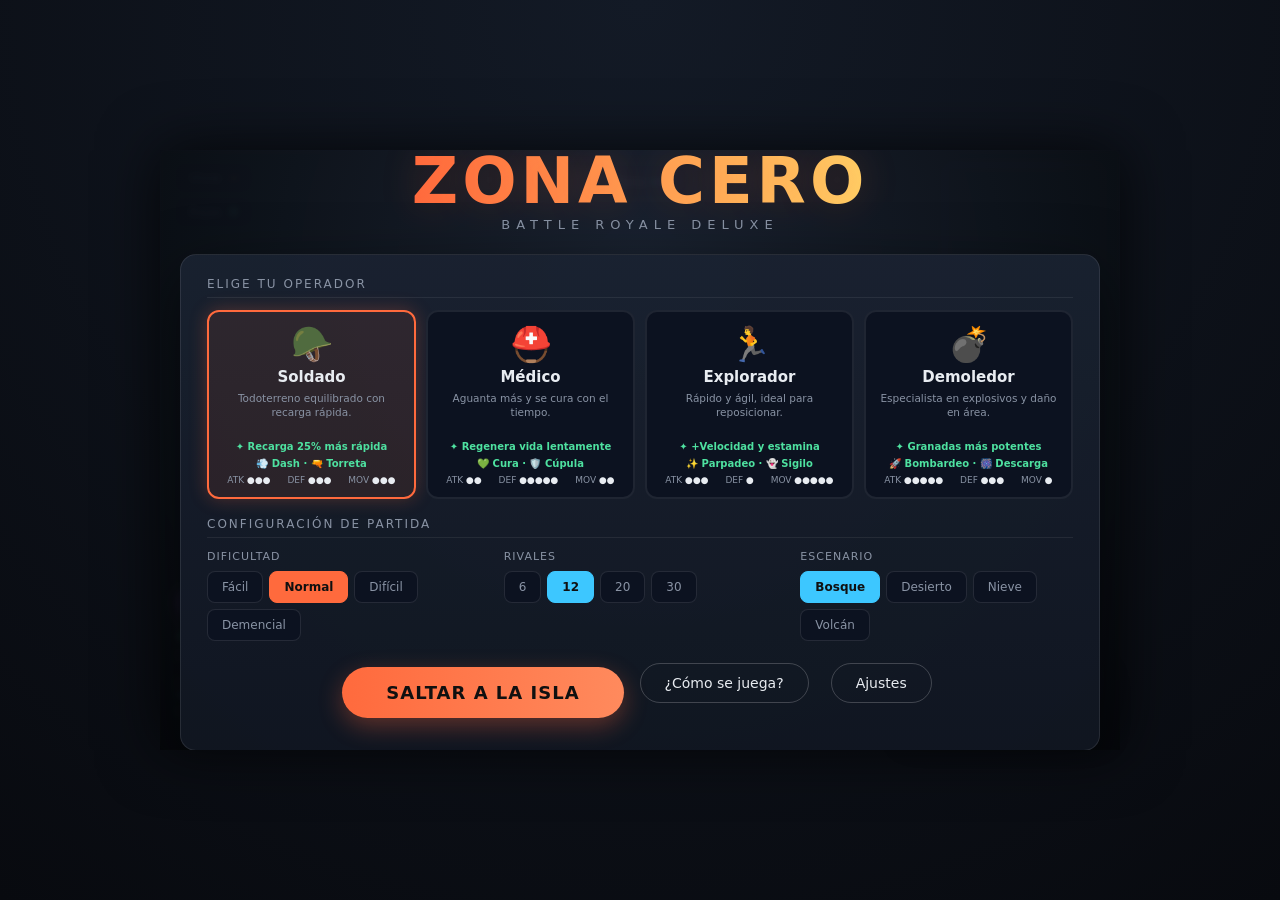
==== commit 5482f464: "Add Zona Cero Battle Royale Deluxe: lobby, classes, abilities, and much more Co-authored-by: sss <he" ====
--- a/index.html
+++ b/index.html
@@ -3,1402 +3,1846 @@
 <head>
 <meta charset="UTF-8">
 <meta name="viewport" content="width=device-width, initial-scale=1.0">
-<title>Zona Cero X - Mini Battle Royale Deluxe</title>
+<title>ZONA CERO — Battle Royale Deluxe</title>
 <style>
   :root{
-    --bg:#070a10;
-    --panel:#111827;
-    --panel2:#172033;
-    --line:#ffffff18;
-    --text:#eef4ff;
-    --muted:#9aa8bd;
-    --accent:#ff7a3d;
-    --accent2:#53f0ad;
-    --accent3:#56c7ff;
-    --danger:#ff4868;
+    --bg:#080a0f;
+    --bg2:#0c0f16;
+    --panel:#151a24;
+    --panel2:#1c2331;
+    --accent:#ff6a3d;
+    --accent2:#4ee1a0;
+    --accent3:#3dc7ff;
     --gold:#ffd166;
-    --purple:#b38cff;
-    --hp:#53f0ad;
-    --armor:#77a7ff;
-    --stam:#56c7ff;
-    --xp:#ffd166;
-  }
-  *{box-sizing:border-box}
-  html,body{margin:0;height:100%;overflow:hidden;background:radial-gradient(circle at 40% 10%,#192237 0,#070a10 55%);color:var(--text);font-family:Inter,"Segoe UI",Arial,sans-serif}
-  button,input,select{font:inherit}
-  #gameWrap{position:relative;width:100vw;height:100vh;display:flex;align-items:center;justify-content:center}
-  canvas{width:min(100vw,1280px);height:min(100vh,720px);background:#182515;border-radius:12px;box-shadow:0 25px 80px #000c,0 0 0 1px #ffffff18;image-rendering:auto}
-  .hidden{display:none!important}
-
-  #hud{position:absolute;inset:0;pointer-events:none;font-variant-numeric:tabular-nums}
-  .glass{background:linear-gradient(180deg,#101827dd,#0b101bdd);border:1px solid var(--line);box-shadow:0 12px 35px #0007;backdrop-filter:blur(10px);border-radius:14px}
-  #topBar{position:absolute;top:14px;left:50%;transform:translateX(-50%);display:flex;gap:10px;align-items:center}
-  .pill{padding:7px 14px;border-radius:999px;background:#0008;border:1px solid var(--line);color:var(--muted);font-size:13px}
-  .pill b{color:var(--text)}
-  #zonePill b{color:var(--accent3)}
-  #stormPill b{color:var(--danger)}
-  #alivePill b{color:var(--accent2)}
-
-  #leftHud{position:absolute;left:16px;bottom:16px;width:310px;padding:12px}
-  .barRow{margin:7px 0}
-  .barLabel{display:flex;justify-content:space-between;color:var(--muted);font-size:11px;text-transform:uppercase;letter-spacing:.08em;margin-bottom:4px}
-  .barBg{height:15px;background:#0008;border:1px solid #ffffff1e;border-radius:999px;overflow:hidden}
-  .barFill{height:100%;width:100%;transition:width .12s linear}
-  #hpFill{background:linear-gradient(90deg,#23d18b,var(--hp))}
-  #armorFill{background:linear-gradient(90deg,#497aff,var(--armor))}
-  #stamFill{background:linear-gradient(90deg,#24a8ff,var(--stam))}
-  #xpFill{background:linear-gradient(90deg,#ffb703,var(--xp))}
-  #playerMeta{display:flex;justify-content:space-between;align-items:center;margin-bottom:8px}
-  #classBadge{color:var(--accent2);font-weight:800;font-size:13px}
-  #levelBadge{color:var(--gold);font-weight:800;font-size:13px}
-
-  #rightHud{position:absolute;right:16px;bottom:16px;width:315px;padding:12px;text-align:right}
-  #weaponName{font-size:22px;color:var(--accent);font-weight:900}
-  #ammoText{font-size:13px;color:var(--muted);margin-top:2px}
-  #weaponStats{font-size:11px;color:var(--muted);margin-top:7px}
-  #slots{display:flex;justify-content:flex-end;gap:7px;margin-top:10px}
-  .slot{width:48px;height:48px;border-radius:10px;border:1px solid #ffffff24;background:#0008;display:flex;flex-direction:column;align-items:center;justify-content:center;color:var(--muted);font-size:11px;position:relative}
-  .slot.active{border-color:var(--accent);box-shadow:0 0 18px #ff7a3d33;color:var(--accent)}
-  .slot .key{position:absolute;top:3px;left:5px;font-size:10px;color:#ffffff80}
-  .slot .icon{font-size:18px;line-height:1}
-
-  #abilityHud{position:absolute;left:50%;bottom:18px;transform:translateX(-50%);display:flex;gap:9px}
-  .ability{width:76px;height:62px;padding:7px;border-radius:12px;background:#0009;border:1px solid #ffffff24;text-align:center;position:relative;overflow:hidden}
-  .ability.ready{border-color:var(--accent2);box-shadow:0 0 18px #53f0ad26}
-  .ability .aKey{font-weight:900;color:var(--text);font-size:13px}
-  .ability .aName{font-size:10px;color:var(--muted);margin-top:2px;white-space:nowrap}
-  .ability .cd{position:absolute;inset:0;display:flex;align-items:center;justify-content:center;background:#000b;color:#fff;font-size:18px;font-weight:900}
-
-  #killfeed{position:absolute;top:18px;right:16px;width:270px;text-align:right;font-size:12px;color:var(--muted)}
-  #killfeed div{margin-bottom:5px;padding:5px 8px;background:#0007;border:1px solid #ffffff10;border-radius:8px}
-  #questBox{position:absolute;left:16px;top:16px;width:265px;padding:10px}
-  #questBox h3{margin:0 0 8px;color:var(--gold);font-size:13px;text-transform:uppercase;letter-spacing:.08em}
-  .quest{font-size:12px;color:var(--muted);margin:6px 0;display:flex;gap:7px}
-  .quest.done{color:var(--accent2)}
-  .quest span:first-child{width:16px;text-align:center}
-
-  #minimapWrap{position:absolute;right:16px;top:16px;width:178px;padding:9px}
-  #minimap{display:block;width:160px;height:120px;border-radius:9px;background:#08100c;border:1px solid #ffffff20}
-  #pickupHint,#centerToast{position:absolute;left:50%;transform:translateX(-50%);background:#000b;border:1px solid #ffffff22;border-radius:999px;padding:8px 16px;font-size:13px}
-  #pickupHint{top:58%;color:var(--accent2);display:none}
-  #centerToast{top:22%;color:var(--text);opacity:0;transition:opacity .2s, transform .2s}
-  #centerToast.show{opacity:1;transform:translateX(-50%) translateY(-8px)}
-  #damageVignette{position:absolute;inset:0;pointer-events:none;background:radial-gradient(circle,#0000 45%,#ff00442d 100%);opacity:0;transition:opacity .1s}
-  #controls{position:absolute;left:50%;bottom:92px;transform:translateX(-50%);color:#b7c2d6;font-size:11px;background:#0008;border:1px solid #ffffff1c;border-radius:999px;padding:7px 14px;white-space:nowrap}
-  #controls b{color:#fff}
-
-  #overlay{position:absolute;inset:0;z-index:10;background:radial-gradient(circle at 50% 20%,#17294dcc,#02040aea 58%);display:flex;align-items:center;justify-content:center;padding:24px}
-  .menu{width:min(1080px,96vw);max-height:92vh;overflow:auto;padding:26px}
-  .title{font-size:58px;line-height:.92;margin:0;text-transform:uppercase;letter-spacing:.04em}
-  .title span{color:var(--accent)}
-  .subtitle{color:var(--muted);max-width:760px;line-height:1.55}
-  .menuGrid{display:grid;grid-template-columns:1.08fr .92fr;gap:22px;margin-top:18px}
-  .panel{background:#0d1422cc;border:1px solid var(--line);border-radius:18px;padding:18px}
-  .panel h2{font-size:16px;margin:0 0 12px;color:#fff}
-  .classGrid{display:grid;grid-template-columns:repeat(2,minmax(0,1fr));gap:10px}
-  .classCard{border:1px solid #ffffff1c;border-radius:14px;padding:13px;background:#0005;cursor:pointer;transition:.15s}
-  .classCard:hover,.classCard.selected{border-color:var(--accent2);box-shadow:0 0 0 1px #53f0ad55,0 0 25px #53f0ad18;transform:translateY(-1px)}
-  .classCard h3{margin:0 0 4px;font-size:15px;color:var(--accent2)}
-  .classCard p{margin:0;color:var(--muted);font-size:12px;line-height:1.35}
-  .settings{display:grid;grid-template-columns:1fr 1fr;gap:10px}
-  label{display:block;color:var(--muted);font-size:12px;margin-bottom:5px}
-  select,input[type="text"]{width:100%;background:#070b13;border:1px solid #ffffff20;color:var(--text);border-radius:10px;padding:9px}
-  .startRow{display:flex;gap:12px;align-items:center;margin-top:16px;flex-wrap:wrap}
-  .primary{border:0;border-radius:999px;padding:13px 26px;background:linear-gradient(90deg,var(--accent),#ffb15c);color:#121212;font-weight:900;cursor:pointer;box-shadow:0 12px 30px #ff7a3d33}
-  .secondary{border:1px solid #ffffff24;border-radius:999px;padding:12px 20px;background:#0004;color:var(--text);font-weight:800;cursor:pointer}
-  .smallText{font-size:12px;color:var(--muted);line-height:1.5}
-  .featureList{display:grid;grid-template-columns:1fr 1fr;gap:8px;font-size:12px;color:var(--muted)}
-  .featureList div{background:#0005;border:1px solid #ffffff12;border-radius:10px;padding:8px}
-  .featureList b{color:#fff}
-
-  #pauseMenu{position:absolute;inset:0;z-index:9;background:#0009;display:flex;align-items:center;justify-content:center}
-  #pauseMenu .panel{width:360px;text-align:center}
-  #pauseMenu h2{font-size:36px;margin:0 0 8px;color:var(--accent3)}
-  #eventBanner{position:absolute;top:82px;left:50%;transform:translateX(-50%);padding:10px 18px;background:#000b;border:1px solid #ffffff25;border-radius:12px;color:var(--gold);font-weight:900;opacity:0;transition:opacity .2s}
-  #eventBanner.show{opacity:1}
-
-  @media(max-width:900px){
-    canvas{border-radius:0}
-    .menuGrid{grid-template-columns:1fr}
-    .title{font-size:42px}
-    #controls{display:none}
-    #leftHud{width:260px}
-    #rightHud{width:250px}
-    #questBox{display:none}
+    --text:#e8ecf1;
+    --muted:#8993a4;
+    --danger:#ff4757;
+    --hp:#4ee1a0;
+    --stam:#3dc7ff;
+    --armor:#c9d4ff;
+    --xp:#c56bff;
+  }
+  *{box-sizing:border-box;}
+  html,body{margin:0;padding:0;background:radial-gradient(circle at 50% 0%, #131a26, var(--bg));color:var(--text);font-family:'Segoe UI',system-ui,Arial,sans-serif;overflow:hidden;height:100%;user-select:none;-webkit-user-select:none;}
+  button{font-family:inherit;}
+
+  #game-wrap{position:relative;width:100%;height:100vh;display:flex;align-items:center;justify-content:center;}
+  #stage{position:relative;}
+  canvas{background:#12180f;display:block;image-rendering:pixelated;border-radius:6px;box-shadow:0 0 60px rgba(0,0,0,0.7), inset 0 0 0 1px #ffffff10;}
+
+  /* ---------------- HUD ---------------- */
+  #hud{position:absolute;top:0;left:0;width:100%;height:100%;pointer-events:none;font-variant-numeric:tabular-nums;}
+
+  .bar-wrap{position:absolute;left:16px;bottom:16px;width:280px;}
+  .bar-label{font-size:10px;color:var(--muted);letter-spacing:1.5px;text-transform:uppercase;margin-bottom:2px;display:flex;justify-content:space-between;}
+  .bar-label span:last-child{color:var(--text);}
+  .bar-bg{width:100%;height:14px;background:#0007;border:1px solid #ffffff20;border-radius:8px;overflow:hidden;margin-bottom:7px;position:relative;}
+  .bar-fill{height:100%;transition:width .12s ease;border-radius:8px;}
+  #hpFill{background:linear-gradient(90deg,var(--hp),#2b9);}
+  #stamFill{background:linear-gradient(90deg,var(--stam),#2af);}
+  #armorFill{background:linear-gradient(90deg,var(--armor),#7f9bff);}
+  #xpFill{background:linear-gradient(90deg,var(--xp),#8a3dff);}
+  .bar-bg.small{height:8px;}
+
+  #levelBadge{position:absolute;left:16px;bottom:130px;display:flex;align-items:center;gap:8px;}
+  #levelNum{width:34px;height:34px;border-radius:50%;background:radial-gradient(circle at 40% 30%, #c56bff, #6a1fb0);display:flex;align-items:center;justify-content:center;font-weight:800;font-size:15px;box-shadow:0 0 14px #c56bff88;border:1px solid #ffffff40;}
+  #levelTxt{font-size:11px;color:var(--muted);}
+
+  #weaponBox{position:absolute;right:16px;bottom:16px;background:linear-gradient(180deg,var(--panel),var(--bg2));border:1px solid #ffffff1a;border-radius:12px;padding:12px 16px;text-align:right;min-width:200px;box-shadow:0 8px 24px #0006;}
+  #weaponName{font-size:20px;font-weight:800;color:var(--accent);letter-spacing:.5px;}
+  #ammoCount{font-size:16px;color:var(--text);margin-top:2px;}
+  #ammoCount .reserve{color:var(--muted);font-size:13px;}
+  #reloadBar{height:4px;margin-top:6px;background:#0006;border-radius:3px;overflow:hidden;display:none;}
+  #reloadBar>div{height:100%;width:0;background:var(--accent2);}
+
+  #slots{position:absolute;right:16px;bottom:110px;display:flex;gap:6px;justify-content:flex-end;flex-wrap:wrap;max-width:230px;}
+  .slot{width:44px;height:44px;background:#0008;border:1px solid #ffffff22;border-radius:8px;display:flex;flex-direction:column;align-items:center;justify-content:center;font-size:9px;color:var(--muted);position:relative;transition:.1s;}
+  .slot .num{position:absolute;top:2px;left:4px;font-size:9px;opacity:.6;}
+  .slot .wn{font-size:9px;text-align:center;line-height:1.05;padding:0 2px;margin-top:6px;}
+  .slot.active{border-color:var(--accent);color:var(--accent);background:#ff6a3d22;box-shadow:0 0 10px #ff6a3d55;}
+  .slot.empty{opacity:.28;}
+
+  /* Abilities */
+  #abilities{position:absolute;left:50%;bottom:16px;transform:translateX(-50%);display:flex;gap:12px;}
+  .ability{width:60px;height:60px;background:#0009;border:2px solid #ffffff22;border-radius:12px;position:relative;display:flex;flex-direction:column;align-items:center;justify-content:center;overflow:hidden;box-shadow:0 4px 14px #0006;}
+  .ability .ico{font-size:24px;line-height:1;}
+  .ability .key{position:absolute;top:2px;left:5px;font-size:10px;color:var(--text);font-weight:700;}
+  .ability .nm{font-size:8px;color:var(--muted);margin-top:2px;text-transform:uppercase;letter-spacing:.5px;}
+  .ability .cd{position:absolute;left:0;bottom:0;width:100%;background:#000000aa;color:#fff;font-size:15px;font-weight:800;display:flex;align-items:center;justify-content:center;height:0;transition:height .1s;}
+  .ability.ready{border-color:var(--accent2);box-shadow:0 0 12px #4ee1a066;}
+  .ability.ready .ico{filter:drop-shadow(0 0 4px var(--accent2));}
+
+  #zoneInfo{position:absolute;top:14px;left:50%;transform:translateX(-50%);text-align:center;background:#000000aa;padding:7px 20px;border-radius:22px;border:1px solid #ffffff1a;font-size:13px;color:var(--muted);}
+  #zoneInfo b{color:var(--accent3);font-size:15px;}
+  #zoneInfo.warn b{color:var(--danger);}
+  #zoneInfo.warn{animation:pulse .8s infinite;}
+  @keyframes pulse{0%,100%{box-shadow:0 0 0 #ff475700;}50%{box-shadow:0 0 18px #ff475788;}}
+
+  #topStats{position:absolute;top:14px;left:16px;display:flex;flex-direction:column;gap:6px;}
+  .chip{background:#000000aa;padding:6px 12px;border-radius:8px;border:1px solid #ffffff1a;font-size:12px;color:var(--muted);display:flex;gap:8px;align-items:center;}
+  .chip b{color:var(--text);}
+  .chip .lbl{color:var(--muted);}
+  #aliveChip b{color:var(--accent);}
+  #killChip b{color:var(--accent2);}
+  #streakChip{display:none;}
+  #streakChip b{color:var(--gold);}
+
+  #killfeed{position:absolute;top:56px;right:16px;font-size:12px;text-align:right;max-width:260px;pointer-events:none;}
+  #killfeed div{margin-bottom:4px;background:#00000088;padding:3px 8px;border-radius:6px;display:inline-block;animation:slideIn .25s ease;}
+  #killfeed .me{color:var(--accent2);}
+  #killfeed .zone{color:var(--accent3);}
+  @keyframes slideIn{from{transform:translateX(20px);opacity:0;}to{transform:translateX(0);opacity:.95;}}
+
+  /* Minimap */
+  #minimapWrap{position:absolute;top:14px;right:16px;width:160px;height:120px;background:#00000099;border:1px solid #ffffff22;border-radius:8px;overflow:hidden;}
+  #minimap{display:block;}
+
+  #controls{position:absolute;bottom:88px;left:50%;transform:translateX(-50%);font-size:10px;color:var(--muted);background:#00000088;padding:5px 14px;border-radius:8px;border:1px solid #ffffff12;white-space:nowrap;opacity:.75;}
+  #controls b{color:var(--text);}
+
+  #pickupHint{position:absolute;top:58%;left:50%;transform:translate(-50%,0);font-size:14px;color:#111;background:var(--accent2);padding:6px 16px;border-radius:8px;display:none;font-weight:700;box-shadow:0 4px 14px #0007;}
+
+  #centerToast{position:absolute;top:32%;left:50%;transform:translate(-50%,-50%);text-align:center;pointer-events:none;}
+  #centerToast .big{font-size:44px;font-weight:900;letter-spacing:2px;text-shadow:0 4px 20px #000;opacity:0;transition:.3s;}
+
+  /* ---------------- Overlays ---------------- */
+  .screen{position:absolute;top:0;left:0;width:100%;height:100%;display:flex;flex-direction:column;align-items:center;justify-content:center;text-align:center;z-index:20;background:radial-gradient(circle at 50% 20%, #1a2333ee, #05070bf5);backdrop-filter:blur(3px);overflow:auto;padding:20px;}
+  .screen.hidden{display:none !important;}
+
+  .logo{font-size:64px;margin:0;letter-spacing:4px;font-weight:900;background:linear-gradient(90deg,var(--accent),var(--gold));-webkit-background-clip:text;background-clip:text;color:transparent;text-shadow:0 0 40px #ff6a3d33;line-height:1;}
+  .tag{color:var(--muted);letter-spacing:6px;font-size:13px;text-transform:uppercase;margin:4px 0 22px;}
+
+  .panel{background:linear-gradient(180deg,#1a2231ee,#111722ee);border:1px solid #ffffff18;border-radius:16px;padding:22px 26px;max-width:920px;width:100%;box-shadow:0 20px 60px #0008;}
+  .section-title{font-size:12px;letter-spacing:2px;text-transform:uppercase;color:var(--muted);margin:0 0 12px;text-align:left;border-bottom:1px solid #ffffff12;padding-bottom:6px;}
+
+  .class-grid{display:grid;grid-template-columns:repeat(4,1fr);gap:10px;margin-bottom:18px;}
+  .class-card{background:#0c1220;border:2px solid #ffffff14;border-radius:12px;padding:12px;cursor:pointer;transition:.15s;text-align:center;}
+  .class-card:hover{border-color:#ffffff44;transform:translateY(-2px);}
+  .class-card.sel{border-color:var(--accent);background:#ff6a3d18;box-shadow:0 0 18px #ff6a3d44;}
+  .class-card .cico{font-size:34px;}
+  .class-card .cname{font-weight:800;font-size:15px;margin-top:4px;}
+  .class-card .cdesc{font-size:10.5px;color:var(--muted);margin-top:5px;line-height:1.35;min-height:44px;}
+  .class-card .cabil{font-size:10px;color:var(--accent2);margin-top:6px;font-weight:600;}
+  .class-card .cstats{font-size:9px;color:var(--muted);margin-top:6px;display:flex;justify-content:space-around;gap:4px;}
+  .class-card .cstats span b{color:var(--text);}
+
+  .opt-row{display:flex;gap:24px;flex-wrap:wrap;justify-content:space-between;align-items:flex-start;margin-bottom:6px;}
+  .opt-group{text-align:left;flex:1;min-width:200px;}
+  .opt-group label{font-size:11px;color:var(--muted);text-transform:uppercase;letter-spacing:1px;display:block;margin-bottom:8px;}
+  .seg{display:flex;gap:6px;flex-wrap:wrap;}
+  .seg button{background:#0c1220;border:1px solid #ffffff1a;color:var(--muted);padding:8px 14px;border-radius:8px;cursor:pointer;font-size:12px;transition:.1s;}
+  .seg button:hover{border-color:#ffffff44;color:var(--text);}
+  .seg button.on{background:var(--accent);border-color:var(--accent);color:#101010;font-weight:700;}
+  .seg.a2 button.on{background:var(--accent3);border-color:var(--accent3);}
+
+  .btn-primary{margin-top:20px;background:linear-gradient(90deg,var(--accent),#ff8a5d);color:#101010;border:none;padding:15px 44px;border-radius:32px;font-size:18px;font-weight:800;cursor:pointer;letter-spacing:1px;box-shadow:0 8px 24px #ff6a3d55;transition:.15s;}
+  .btn-primary:hover{transform:translateY(-2px);filter:brightness(1.08);}
+  .btn-ghost{background:transparent;border:1px solid #ffffff33;color:var(--text);padding:11px 24px;border-radius:28px;font-size:14px;cursor:pointer;margin:6px;}
+  .btn-ghost:hover{background:#ffffff12;}
+
+  .row-btns{display:flex;gap:10px;justify-content:center;flex-wrap:wrap;align-items:center;}
+
+  /* Level up screen */
+  #levelupScreen .panel{max-width:760px;}
+  .upgrade-grid{display:grid;grid-template-columns:repeat(3,1fr);gap:14px;margin-top:10px;}
+  .upgrade-card{background:#0c1220;border:2px solid #ffffff18;border-radius:14px;padding:18px 14px;cursor:pointer;transition:.15s;}
+  .upgrade-card:hover{border-color:var(--xp);transform:translateY(-4px);box-shadow:0 10px 30px #c56bff33;background:#1a1030;}
+  .upgrade-card .uico{font-size:38px;}
+  .upgrade-card .uname{font-weight:800;font-size:16px;margin-top:8px;color:var(--gold);}
+  .upgrade-card .udesc{font-size:12px;color:var(--muted);margin-top:8px;line-height:1.4;}
+
+  /* Stats table on end screen */
+  .stats-table{display:grid;grid-template-columns:1fr 1fr;gap:8px 30px;margin:14px auto 4px;max-width:440px;text-align:left;}
+  .stats-table .s-lbl{color:var(--muted);font-size:13px;}
+  .stats-table .s-val{color:var(--text);font-weight:700;font-size:15px;text-align:right;}
+
+  .settings-line{display:flex;align-items:center;gap:12px;justify-content:space-between;margin:10px 0;font-size:13px;color:var(--muted);}
+  input[type=range]{accent-color:var(--accent);width:180px;}
+
+  #pauseScreen .panel{max-width:420px;}
+  .hint{font-size:11px;color:var(--muted);margin-top:14px;line-height:1.6;}
+  .kbd{background:#0c1220;border:1px solid #ffffff22;border-radius:5px;padding:1px 7px;font-size:11px;color:var(--text);}
+
+  .fade-hint{font-size:12px;color:var(--muted);margin-top:10px;}
+  @media (max-width:1000px){
+    .class-grid{grid-template-columns:repeat(2,1fr);}
+    .upgrade-grid{grid-template-columns:1fr;}
   }
 </style>
 </head>
 <body>
-<div id="gameWrap">
-  <canvas id="game" width="1280" height="720"></canvas>
+<div id="game-wrap">
+  <div id="stage">
+  <canvas id="c" width="960" height="600"></canvas>
+
+  <!-- ============ HUD ============ -->
   <div id="hud" class="hidden">
-    <div id="questBox" class="glass">
-      <h3>Misiones</h3>
-      <div id="questList"></div>
+    <div id="topStats">
+      <div class="chip" id="aliveChip"><span class="lbl">Vivos</span><b id="aliveNum">--</b></div>
+      <div class="chip" id="killChip"><span class="lbl">Bajas</span><b id="killNum">0</b></div>
+      <div class="chip" id="streakChip"><span class="lbl">Racha</span><b id="streakNum">0</b></div>
     </div>
-    <div id="topBar">
-      <div id="alivePill" class="pill">Vivos: <b id="aliveText">--</b></div>
-      <div id="zonePill" class="pill">Zona: <b id="zoneText">--</b></div>
-      <div id="stormPill" class="pill">Tormenta: <b id="stormText">--</b></div>
-      <div class="pill">Monedas: <b id="coinText">0</b></div>
+
+    <div id="minimapWrap"><canvas id="minimap" width="160" height="120"></canvas></div>
+
+    <div id="zoneInfo">Zona <b id="zoneTimer">--</b>s</div>
+
+    <div id="killfeed"></div>
+
+    <div id="levelBadge">
+      <div id="levelNum">1</div>
+      <div id="levelTxt">Nivel</div>
     </div>
-    <div id="minimapWrap" class="glass"><canvas id="minimap" width="160" height="120"></canvas></div>
-    <div id="killfeed"></div>
-    <div id="leftHud" class="glass">
-      <div id="playerMeta"><span id="classBadge">Clase</span><span id="levelBadge">Nv. 1</span></div>
-      <div class="barRow"><div class="barLabel"><span>Vida</span><span id="hpText">100/100</span></div><div class="barBg"><div id="hpFill" class="barFill"></div></div></div>
-      <div class="barRow"><div class="barLabel"><span>Armadura</span><span id="armorText">0/75</span></div><div class="barBg"><div id="armorFill" class="barFill"></div></div></div>
-      <div class="barRow"><div class="barLabel"><span>Estamina</span><span id="stamText">100</span></div><div class="barBg"><div id="stamFill" class="barFill"></div></div></div>
-      <div class="barRow"><div class="barLabel"><span>XP</span><span id="xpText">0/100</span></div><div class="barBg"><div id="xpFill" class="barFill"></div></div></div>
+
+    <div class="bar-wrap">
+      <div class="bar-label"><span>Vida</span><span id="hpTxt">100</span></div>
+      <div class="bar-bg"><div class="bar-fill" id="hpFill" style="width:100%"></div></div>
+      <div class="bar-label"><span>Escudo</span><span id="armorTxt">0</span></div>
+      <div class="bar-bg small"><div class="bar-fill" id="armorFill" style="width:0%"></div></div>
+      <div class="bar-label"><span>Estamina</span><span id="stamTxt">100</span></div>
+      <div class="bar-bg small"><div class="bar-fill" id="stamFill" style="width:100%"></div></div>
+      <div class="bar-label"><span>Experiencia</span><span id="xpTxt">0/100</span></div>
+      <div class="bar-bg small"><div class="bar-fill" id="xpFill" style="width:0%"></div></div>
     </div>
-    <div id="abilityHud"></div>
-    <div id="rightHud" class="glass">
+
+    <div id="slots"></div>
+
+    <div id="weaponBox">
       <div id="weaponName">Pistola</div>
-      <div id="ammoText">--</div>
-      <div id="weaponStats">--</div>
-      <div id="slots"></div>
+      <div id="ammoCount">16 <span class="reserve">/ 48</span></div>
+      <div id="reloadBar"><div></div></div>
     </div>
-    <div id="controls"><b>WASD</b> mover · <b>Mouse</b> apuntar/disparar · <b>R</b> recargar · <b>E</b> recoger/interactuar · <b>Q/F/V</b> habilidades · <b>1-5</b> armas · <b>Shift</b> correr · <b>Esc</b> pausa</div>
-    <div id="pickupHint">Presiona E para interactuar</div>
-    <div id="centerToast"></div>
-    <div id="eventBanner"></div>
-    <div id="damageVignette"></div>
+
+    <div id="abilities"></div>
+
+    <div id="controls">
+      <b>WASD</b> mover · <b>Ratón</b> apuntar/disparar · <b>Space</b> dash · <b>Shift</b> correr ·
+      <b>R</b> recargar · <b>E</b> recoger · <b>Q</b> muro · <b>F</b> granada · <b>1-6</b> armas · <b>C</b>/<b>V</b> habilidad · <b>Esc</b> pausa
+    </div>
+
+    <div id="pickupHint">Presiona <span class="kbd">E</span> para recoger</div>
+    <div id="centerToast"><div class="big" id="centerBig"></div></div>
   </div>
 
-  <div id="pauseMenu" class="hidden">
-    <div class="panel glass">
-      <h2>Pausa</h2>
-      <p class="smallText">Respira. La partida queda congelada mientras este menu esta abierto.</p>
-      <button id="resumeBtn" class="primary">Continuar</button>
-      <button id="restartPauseBtn" class="secondary">Reiniciar</button>
+  <!-- ============ LOBBY ============ -->
+  <div id="lobbyScreen" class="screen">
+    <h1 class="logo">ZONA CERO</h1>
+    <div class="tag">Battle Royale Deluxe</div>
+    <div class="panel">
+      <div class="section-title">Elige tu operador</div>
+      <div class="class-grid" id="classGrid"></div>
+
+      <div class="section-title">Configuración de partida</div>
+      <div class="opt-row">
+        <div class="opt-group">
+          <label>Dificultad</label>
+          <div class="seg" id="diffSeg">
+            <button data-v="easy">Fácil</button>
+            <button data-v="normal" class="on">Normal</button>
+            <button data-v="hard">Difícil</button>
+            <button data-v="insane">Demencial</button>
+          </div>
+        </div>
+        <div class="opt-group">
+          <label>Rivales</label>
+          <div class="seg a2" id="botsSeg">
+            <button data-v="6">6</button>
+            <button data-v="12" class="on">12</button>
+            <button data-v="20">20</button>
+            <button data-v="30">30</button>
+          </div>
+        </div>
+        <div class="opt-group">
+          <label>Escenario</label>
+          <div class="seg a2" id="mapSeg">
+            <button data-v="bosque" class="on">Bosque</button>
+            <button data-v="desierto">Desierto</button>
+            <button data-v="nieve">Nieve</button>
+            <button data-v="volcan">Volcán</button>
+          </div>
+        </div>
+      </div>
+
+      <div class="row-btns">
+        <button class="btn-primary" id="startBtn">SALTAR A LA ISLA</button>
+        <button class="btn-ghost" id="howBtn">¿Cómo se juega?</button>
+        <button class="btn-ghost" id="settingsBtn">Ajustes</button>
+      </div>
+      <div class="fade-hint" id="bestHint"></div>
     </div>
   </div>
 
-  <div id="overlay">
-    <div class="menu glass">
-      <h1 class="title">Zona Cero <span>X</span></h1>
-      <p class="subtitle">Battle royale 2D en un solo archivo: lobby, clases, habilidades, bots tacticos, cofres, tiendas, drones, eventos, tormenta dinamica, minimapa, misiones, niveles y construccion defensiva.</p>
-      <div class="menuGrid">
-        <div class="panel">
-          <h2>Elige tu clase</h2>
-          <div id="classGrid" class="classGrid"></div>
-        </div>
-        <div class="panel">
-          <h2>Lobby</h2>
-          <div class="settings">
-            <div><label for="playerName">Nombre</label><input id="playerName" type="text" maxlength="16" value="Leyenda"></div>
-            <div><label for="difficulty">Dificultad</label><select id="difficulty"><option value="normal">Normal</option><option value="hard">Dificil</option><option value="chaos">Caos</option></select></div>
-            <div><label for="botCount">Rivales</label><select id="botCount"><option>8</option><option selected>12</option><option>18</option><option>24</option></select></div>
-            <div><label for="mapTheme">Mapa</label><select id="mapTheme"><option value="forest">Bosque toxico</option><option value="desert">Desierto rojo</option><option value="snow">Nieve negra</option></select></div>
-          </div>
-          <div class="startRow">
-            <button id="startBtn" class="primary">Entrar a la isla</button>
-            <button id="howBtn" class="secondary">Controles</button>
-          </div>
-          <p id="howText" class="smallText hidden">Recolecta cofres, mejora tu equipo, usa habilidades con Q/F/V y no quedes fuera de la zona. Las tiendas aceptan monedas por curacion, armadura y municion.</p>
-        </div>
+  <!-- ============ HOW TO PLAY ============ -->
+  <div id="howScreen" class="screen hidden">
+    <div class="panel" style="max-width:640px;">
+      <h1 class="logo" style="font-size:34px;">CÓMO JUGAR</h1>
+      <p class="hint" style="text-align:left;font-size:13px;">
+        <b>Objetivo:</b> Sé el último en pie. Elimina a todos los rivales mientras la zona segura se cierra.<br><br>
+        <b>Movimiento:</b> <span class="kbd">W A S D</span> para moverte, <span class="kbd">Shift</span> para correr (gasta estamina) y <span class="kbd">Space</span> para hacer un dash esquivo.<br>
+        <b>Combate:</b> Apunta con el ratón y mantén pulsado para disparar. <span class="kbd">R</span> recarga y <span class="kbd">1-6</span> cambia de arma.<br>
+        <b>Botín:</b> Abre cofres y cajas de suministros con <span class="kbd">E</span>. Los rivales sueltan botín al morir.<br>
+        <b>Construir:</b> <span class="kbd">Q</span> coloca un muro defensivo.<br>
+        <b>Granadas:</b> <span class="kbd">F</span> lanza una granada explosiva.<br>
+        <b>Habilidades:</b> Cada operador tiene 2 habilidades únicas: <span class="kbd">C</span> y <span class="kbd">V</span>.<br>
+        <b>Progresión:</b> Consigue bajas y botín para subir de nivel y elegir mejoras permanentes durante la partida.
+      </p>
+      <button class="btn-ghost" id="howBack">Volver</button>
+    </div>
+  </div>
+
+  <!-- ============ SETTINGS ============ -->
+  <div id="settingsScreen" class="screen hidden">
+    <div class="panel" style="max-width:440px;">
+      <h1 class="logo" style="font-size:34px;">AJUSTES</h1>
+      <div class="settings-line"><span>Volumen general</span><input type="range" id="volMaster" min="0" max="100" value="70"></div>
+      <div class="settings-line"><span>Efectos de sonido</span><input type="range" id="volSfx" min="0" max="100" value="80"></div>
+      <div class="settings-line"><span>Música</span><input type="range" id="volMusic" min="0" max="100" value="45"></div>
+      <div class="settings-line"><span>Sacudida de pantalla</span>
+        <div class="seg a2" id="shakeSeg"><button data-v="1" class="on">Sí</button><button data-v="0">No</button></div>
       </div>
-      <div class="panel" style="margin-top:16px">
-        <h2>Funciones nuevas</h2>
-        <div class="featureList">
-          <div><b>4 clases:</b> Asalto, Medico, Ingeniero y Fantasma.</div>
-          <div><b>Habilidades:</b> dash, curacion, torreta, invisibilidad, granadas, escudo y scan.</div>
-          <div><b>Mundo vivo:</b> tormenta, meteoritos, drones de botin, tiendas y cofres raros.</div>
-          <div><b>Progresion:</b> XP, niveles, monedas, misiones y recompensas por eliminaciones.</div>
-        </div>
+      <div class="settings-line"><span>Sangre / partículas</span>
+        <div class="seg a2" id="goreSeg"><button data-v="1" class="on">Sí</button><button data-v="0">No</button></div>
+      </div>
+      <button class="btn-ghost" id="settingsBack">Volver</button>
+    </div>
+  </div>
+
+  <!-- ============ PAUSE ============ -->
+  <div id="pauseScreen" class="screen hidden">
+    <div class="panel">
+      <h1 class="logo" style="font-size:38px;">PAUSA</h1>
+      <div class="row-btns">
+        <button class="btn-primary" id="resumeBtn">Continuar</button>
+      </div>
+      <div class="row-btns" style="margin-top:8px;">
+        <button class="btn-ghost" id="pauseHowBtn">Controles</button>
+        <button class="btn-ghost" id="quitBtn">Abandonar</button>
       </div>
     </div>
   </div>
+
+  <!-- ============ LEVEL UP ============ -->
+  <div id="levelupScreen" class="screen hidden">
+    <div class="panel">
+      <h1 class="logo" style="font-size:40px;color:transparent;background:linear-gradient(90deg,var(--xp),var(--gold));-webkit-background-clip:text;background-clip:text;">¡SUBISTE DE NIVEL!</h1>
+      <div class="tag" id="levelupSub">Elige una mejora</div>
+      <div class="upgrade-grid" id="upgradeGrid"></div>
+    </div>
+  </div>
+
+  <!-- ============ GAME OVER ============ -->
+  <div id="endScreen" class="screen hidden">
+    <h1 class="logo" id="endTitle">HAS CAÍDO</h1>
+    <div class="tag" id="endSub"></div>
+    <div class="panel" style="max-width:520px;">
+      <div class="stats-table" id="statsTable"></div>
+      <div class="row-btns" style="margin-top:18px;">
+        <button class="btn-primary" id="againBtn">Jugar de nuevo</button>
+        <button class="btn-ghost" id="menuBtn">Menú principal</button>
+      </div>
+    </div>
+  </div>
+  </div>
 </div>
 
 <script>
-(()=>{
+(function(){
 "use strict";
 
-const canvas = document.getElementById("game");
-const ctx = canvas.getContext("2d");
-const mini = document.getElementById("minimap");
-const mctx = mini.getContext("2d");
-const VIEW = {w:1280,h:720};
-const WORLD = {w:3600,h:2600};
-const TWO = Math.PI*2;
-
-const $ = id => document.getElementById(id);
-const clamp = (v,a,b)=>Math.max(a,Math.min(b,v));
-const rand = (a,b)=>a+Math.random()*(b-a);
-const irand = (a,b)=>Math.floor(rand(a,b+1));
-const len = (x,y)=>Math.hypot(x,y);
-const dist = (a,b)=>Math.hypot(a.x-b.x,a.y-b.y);
-const angleTo = (a,b)=>Math.atan2(b.y-a.y,b.x-a.x);
-const chance = p=>Math.random()<p;
-
-const THEMES = {
-  forest:{ground:"#182515",grid:"#ffffff0b",rock:"#5f646b",tree:"#2f6339",water:"#1d5270",sand:"#37502c"},
-  desert:{ground:"#2a2015",grid:"#ffffff0a",rock:"#8a6a4f",tree:"#716327",water:"#24596a",sand:"#5e3b20"},
-  snow:{ground:"#17232b",grid:"#ffffff10",rock:"#7f8c99",tree:"#27505b",water:"#214b72",sand:"#263742"}
+/* =========================================================
+   ZONA CERO — Battle Royale Deluxe
+   Single-file HTML/CSS/JS game.
+   ========================================================= */
+
+// ---------- CORE CONFIG ----------
+const VIEW = {w: 960, h: 600};
+const WORLD = {w: 3200, h: 2400};
+
+const ZONE_MIN_R = 130;
+
+// ---------- WEAPONS ----------
+const WEAPONS = {
+  fists:   {name:"Puños",    slot:1, dmg:9,  fireRate:0.42, bulletSpeed:0,   range:52,  ammoMax:Infinity, isMelee:true,  color:"#ccc"},
+  pistol:  {name:"Pistola",  slot:2, dmg:14, fireRate:0.26, bulletSpeed:660, range:900,  ammoMax:15, reserveMax:90,  spread:0.03,  reload:1.1, color:"#e8ecf1"},
+  smg:     {name:"SMG",      slot:2, dmg:9,  fireRate:0.075,bulletSpeed:720, range:760,  ammoMax:32, reserveMax:180, spread:0.09,  reload:1.4, color:"#9ad", auto:true},
+  shotgun: {name:"Escopeta", slot:3, dmg:7,  fireRate:0.78, bulletSpeed:600, range:420,  ammoMax:7,  reserveMax:42,  spread:0.2,   reload:1.7, pellets:8, color:"#ffb347"},
+  rifle:   {name:"Rifle",    slot:4, dmg:18, fireRate:0.11, bulletSpeed:960, range:1200, ammoMax:30, reserveMax:180, spread:0.04,  reload:1.6, color:"#4ee1a0", auto:true},
+  sniper:  {name:"Sniper",   slot:5, dmg:78, fireRate:1.15, bulletSpeed:1500,range:1900, ammoMax:5,  reserveMax:30,  spread:0.004, reload:2.1, color:"#c56bff", pierce:true},
+  minigun: {name:"Minigun",  slot:6, dmg:11, fireRate:0.05, bulletSpeed:880, range:900,  ammoMax:120,reserveMax:360, spread:0.13,  reload:3.4, color:"#ff4757", auto:true},
+  rocket:  {name:"Lanzacohetes",slot:6,dmg:60,fireRate:1.4, bulletSpeed:520, range:1400, ammoMax:3,  reserveMax:12,  spread:0.01,  reload:2.6, color:"#ff8a3d", rocket:true}
 };
-
-const WEAPONS = {
-  fists:{name:"Punios", icon:"✊", dmg:10, fireRate:.42, range:52, melee:true, color:"#e8ecf1", rarity:"base"},
-  pistol:{name:"Pistola", icon:"P", dmg:15, fireRate:.25, bulletSpeed:760, range:880, ammoMax:18, spread:.025, color:"#e8ecf1", rarity:"comun"},
-  smg:{name:"SMG", icon:"S", dmg:9, fireRate:.075, bulletSpeed:780, range:720, ammoMax:34, spread:.075, color:"#56c7ff", rarity:"rara"},
-  shotgun:{name:"Escopeta", icon:"E", dmg:10, fireRate:.78, bulletSpeed:600, range:430, ammoMax:8, spread:.24, pellets:7, color:"#ffb347", rarity:"rara"},
-  rifle:{name:"Rifle", icon:"R", dmg:18, fireRate:.14, bulletSpeed:980, range:1150, ammoMax:30, spread:.035, color:"#53f0ad", rarity:"epica"},
-  sniper:{name:"Francotirador", icon:"F", dmg:58, fireRate:1.05, bulletSpeed:1250, range:1500, ammoMax:5, spread:.006, color:"#b38cff", rarity:"legendaria"},
-  launcher:{name:"Lanzador", icon:"L", dmg:50, fireRate:1.15, bulletSpeed:520, range:780, ammoMax:4, spread:.02, splash:82, color:"#ff4868", rarity:"legendaria"}
+const WEAPON_SLOTS = [null,'fists','pistol','shotgun','rifle','sniper','minigun'];
+
+// ---------- CLASSES ----------
+const CLASSES = {
+  soldado:  {name:"Soldado",  ico:"🪖", hp:110, speed:200, desc:"Todoterreno equilibrado con recarga rápida.", start:['pistol','rifle'],
+             passive:"Recarga 25% más rápida", abilities:['dash','turret'], stats:{atk:3,def:3,mob:3}},
+  medico:   {name:"Médico",   ico:"⛑️", hp:130, speed:190, desc:"Aguanta más y se cura con el tiempo.", start:['pistol','smg'],
+             passive:"Regenera vida lentamente", abilities:['heal','shieldwall'], stats:{atk:2,def:5,mob:2}},
+  explorador:{name:"Explorador",ico:"🏃",hp:90, speed:245, desc:"Rápido y ágil, ideal para reposicionar.", start:['pistol','shotgun'],
+             passive:"+Velocidad y estamina", abilities:['blink','cloak'], stats:{atk:3,def:1,mob:5}},
+  demoledor:{name:"Demoledor",ico:"💣", hp:120, speed:180, desc:"Especialista en explosivos y daño en área.", start:['shotgun','rifle'],
+             passive:"Granadas más potentes", abilities:['airstrike','grenadevolley'], stats:{atk:5,def:3,mob:1}},
 };
 
-const CLASSES = {
-  assault:{
-    name:"Asalto",
-    desc:"Mas velocidad de recarga, dash agresivo y granada de fragmentacion.",
-    color:"#ff7a3d",
-    stats:{hp:110,armor:45,speed:205,stam:115},
-    loadout:["pistol","smg"],
-    abilities:["dash","grenade","overdrive"]
+// ---------- ABILITIES ----------
+const ABILITIES = {
+  dash:        {name:"Dash", ico:"💨", cd:4,  key:'C', fn:'abDash'},
+  blink:       {name:"Parpadeo", ico:"✨", cd:6, key:'C', fn:'abBlink'},
+  heal:        {name:"Cura", ico:"💚", cd:16, key:'C', fn:'abHeal'},
+  airstrike:   {name:"Bombardeo", ico:"🚀", cd:22, key:'C', fn:'abAirstrike'},
+  turret:      {name:"Torreta", ico:"🔫", cd:24, key:'V', fn:'abTurret'},
+  shieldwall:  {name:"Cúpula", ico:"🛡️", cd:20, key:'V', fn:'abShieldwall'},
+  cloak:       {name:"Sigilo", ico:"👻", cd:18, key:'V', fn:'abCloak'},
+  grenadevolley:{name:"Descarga", ico:"🎆", cd:14, key:'V', fn:'abGrenadeVolley'},
+};
+
+const DIFF = {
+  easy:   {botHp:0.7, botAcc:0.5, botFire:1.5, botSpeed:0.85, botDmg:0.6, label:"Fácil"},
+  normal: {botHp:1.0, botAcc:0.75,botFire:1.1, botSpeed:1.0,  botDmg:1.0, label:"Normal"},
+  hard:   {botHp:1.3, botAcc:0.9, botFire:0.85,botSpeed:1.1,  botDmg:1.3, label:"Difícil"},
+  insane: {botHp:1.7, botAcc:1.0, botFire:0.65,botSpeed:1.2,  botDmg:1.6, label:"Demencial"},
+};
+
+const MAPS = {
+  bosque:  {ground:"#16210f", grid:"#ffffff08", rock:"#5b5f66", tree:"#2f5233", accent:"#4ee1a0"},
+  desierto:{ground:"#2b2417", grid:"#ffffff09", rock:"#8a7a52", tree:"#7d6b3a", accent:"#ffd166"},
+  nieve:   {ground:"#1b2430", grid:"#ffffff10", rock:"#7d8896", tree:"#5a6b78", accent:"#9fdcff"},
+  volcan:  {ground:"#1c1210", grid:"#ff550008", rock:"#4a3230", tree:"#6b2410", accent:"#ff6a3d"},
+};
+
+// ---------- STATE ----------
+const canvas = document.getElementById('c');
+const ctx = canvas.getContext('2d');
+const mini = document.getElementById('minimap');
+const mctx = mini.getContext('2d');
+
+let keys = {};
+let mouse = {x:VIEW.w/2, y:VIEW.h/2, down:false};
+let running = false, paused = false, gameOver = false, awaitingLevelup = false;
+let elapsed = 0;
+let killfeedMsgs = [];
+
+let obstacles=[], walls=[], chests=[], bullets=[], particles=[], dmgNumbers=[],
+    loot=[], supplyDrops=[], turrets=[], grenades=[], explosions=[], airstrikes=[];
+let bots=[], player=null, zone=null;
+let cam = {x:0,y:0,shake:0};
+let stats = null;
+
+// settings
+const settings = {volMaster:0.7, volSfx:0.8, volMusic:0.45, shake:true, gore:true};
+
+// selections
+const sel = {cls:'soldado', diff:'normal', nbots:12, map:'bosque'};
+
+// ---------- MATH HELPERS ----------
+function rand(a,b){return a + Math.random()*(b-a);}
+function randi(a,b){return Math.floor(rand(a,b+1));}
+function dist(a,b){return Math.hypot(a.x-b.x, a.y-b.y);}
+function clamp(v,lo,hi){return Math.max(lo,Math.min(hi,v));}
+function lerp(a,b,t){return a+(b-a)*t;}
+function angleDiff(a,b){let d=Math.abs(a-b)%(Math.PI*2); return d>Math.PI?2*Math.PI-d:d;}
+function pick(arr){return arr[Math.floor(Math.random()*arr.length)];}
+
+/* =========================================================
+   AUDIO ENGINE (synthesized Web Audio)
+   ========================================================= */
+const Audio = (function(){
+  let actx=null, master=null, sfxGain=null, musicGain=null, musicTimer=null, musicOn=false, step=0;
+  function ensure(){
+    if(actx) return;
+    try{
+      actx = new (window.AudioContext||window.webkitAudioContext)();
+      master = actx.createGain(); master.gain.value = settings.volMaster; master.connect(actx.destination);
+      sfxGain = actx.createGain(); sfxGain.gain.value = settings.volSfx; sfxGain.connect(master);
+      musicGain = actx.createGain(); musicGain.gain.value = settings.volMusic*0.5; musicGain.connect(master);
+    }catch(e){}
+  }
+  function setVols(){ if(!actx) return; master.gain.value=settings.volMaster; sfxGain.gain.value=settings.volSfx; musicGain.gain.value=settings.volMusic*0.5; }
+  function tone(freq, dur, type, vol, target, slideTo){
+    if(!actx) return;
+    const o=actx.createOsc?actx.createOsc():actx.createOscillator();
+    const g=actx.createGain();
+    o.type=type||'square'; o.frequency.value=freq;
+    if(slideTo){ o.frequency.exponentialRampToValueAtTime(Math.max(1,slideTo), actx.currentTime+dur); }
+    g.gain.setValueAtTime(vol||0.2, actx.currentTime);
+    g.gain.exponentialRampToValueAtTime(0.0001, actx.currentTime+dur);
+    o.connect(g); g.connect(target||sfxGain);
+    o.start(); o.stop(actx.currentTime+dur);
+  }
+  function noise(dur, vol, filterFreq, target){
+    if(!actx) return;
+    const n=Math.floor(actx.sampleRate*dur);
+    const buf=actx.createBuffer(1,n,actx.sampleRate);
+    const d=buf.getChannelData(0);
+    for(let i=0;i<n;i++) d[i]=(Math.random()*2-1)*Math.pow(1-i/n,2);
+    const src=actx.createBufferSource(); src.buffer=buf;
+    const g=actx.createGain(); g.gain.value=vol||0.3;
+    const f=actx.createBiquadFilter(); f.type='lowpass'; f.frequency.value=filterFreq||1200;
+    src.connect(f); f.connect(g); g.connect(target||sfxGain);
+    src.start();
+  }
+  const sfx = {
+    shoot(w){ if(w==='shotgun'){noise(0.14,0.4,1800);} else if(w==='sniper'){tone(220,0.25,'sawtooth',0.35,null,60);noise(0.1,0.3,900);} else if(w==='rocket'){tone(120,0.3,'sawtooth',0.4,null,40);} else {tone(rand(360,420),0.07,'square',0.16,null,140);} },
+    hit(){ tone(180,0.06,'square',0.14,null,90); },
+    explosion(){ noise(0.5,0.6,600); tone(80,0.5,'sawtooth',0.4,null,30); },
+    pickup(){ tone(520,0.08,'sine',0.2); setTimeout(()=>tone(780,0.1,'sine',0.2),70); },
+    reload(){ tone(300,0.05,'square',0.12); setTimeout(()=>tone(420,0.06,'square',0.12),120); },
+    levelup(){ [523,659,784,1046].forEach((f,i)=>setTimeout(()=>tone(f,0.18,'triangle',0.22),i*90)); },
+    death(){ tone(300,0.5,'sawtooth',0.3,null,60); },
+    dash(){ tone(600,0.15,'sine',0.15,null,1200); },
+    ability(){ tone(440,0.12,'triangle',0.2,null,880); },
+    wall(){ noise(0.1,0.25,500); },
+    ui(){ tone(660,0.05,'sine',0.12); },
+    win(){ [523,659,784,1046,1318].forEach((f,i)=>setTimeout(()=>tone(f,0.25,'triangle',0.25),i*130)); },
+    lose(){ [400,330,262,196].forEach((f,i)=>setTimeout(()=>tone(f,0.35,'sawtooth',0.25),i*160)); },
+    supply(){ tone(400,0.15,'sine',0.2,null,700); },
+  };
+  const bassline=[55,55,73,55,82,55,73,49];
+  function music(on){
+    ensure();
+    if(on && !musicOn){
+      musicOn=true; step=0;
+      musicTimer=setInterval(()=>{
+        if(!actx) return;
+        const f=bassline[step%bassline.length];
+        tone(f,0.28,'triangle',0.5,musicGain);
+        if(step%2===0) tone(f*2,0.14,'sine',0.25,musicGain);
+        if(step%4===0) noise(0.05,0.15,3000,musicGain);
+        step++;
+      },300);
+    } else if(!on && musicOn){
+      musicOn=false; clearInterval(musicTimer);
+    }
+  }
+  return {ensure, setVols, sfx, music, resume(){ ensure(); if(actx&&actx.state==='suspended') actx.resume(); }};
+})();
+
+/* =========================================================
+   BUILDERS
+   ========================================================= */
+function makePlayer(){
+  const c = CLASSES[sel.cls];
+  const p = {
+    x: WORLD.w/2, y: WORLD.h/2, r:15,
+    hp:c.hp, maxHp:c.hp, armor:0, maxArmor:100,
+    stam:100, maxStam:100,
+    baseSpeed:c.speed,
+    cls:sel.cls,
+    facing:0, alive:true, isPlayer:true, hitFlash:0,
+    weapons:{fists:true}, ammo:{}, reserve:{},
+    currentWeapon:'fists',
+    fireTimer:0, reloading:false, reloadTimer:0, reloadTotal:1,
+    speedBoostUntil:0, shieldUntil:0, cloakUntil:0, regenBonus:0,
+    dashTimer:0, dashDir:{x:0,y:0}, dashCd:0,
+    grenades:2, grenadeCd:0,
+    wallCd:0,
+    level:1, xp:0, xpNext:100,
+    // upgrade modifiers
+    dmgMult:1, fireMult:1, speedMult:1, lifesteal:0, critChance:0.03, thorns:0, extraWall:0,
+    reloadMult: sel.cls==='soldado'?0.75:1,
+    abilities:{}, // key -> {id, cd, cdMax}
+  };
+  // starting weapons
+  for(const w of c.start){ p.weapons[w]=true; p.ammo[w]=WEAPONS[w].ammoMax; p.reserve[w]=Math.floor(WEAPONS[w].reserveMax*0.4); }
+  p.currentWeapon = c.start[c.start.length-1];
+  // abilities
+  const [a1,a2] = c.abilities;
+  p.abilities['C'] = {id:a1, cd:0, cdMax:ABILITIES[a1].cd};
+  p.abilities['V'] = {id:a2, cd:0, cdMax:ABILITIES[a2].cd};
+  if(sel.cls==='explorador'){ p.maxStam=150; p.stam=150; }
+  if(sel.cls==='medico'){ p.regenBonus=1.4; }
+  return p;
+}
+
+function makeBot(idx){
+  const d = DIFF[sel.diff];
+  let x,y,tries=0;
+  do{ x=rand(150,WORLD.w-150); y=rand(150,WORLD.h-150); tries++; }
+  while(dist({x,y},player)<520 && tries<40);
+  const tier = Math.random();
+  const wpn = tier<0.35?'pistol': tier<0.6?'smg': tier<0.8?'shotgun': tier<0.94?'rifle':'sniper';
+  const hp = Math.round(rand(65,95)*d.botHp);
+  return {
+    x,y,r:15, hp, maxHp:hp, alive:true, isPlayer:false,
+    speed: rand(115,150)*d.botSpeed,
+    weapon:wpn, fireTimer:rand(0,1.2), aimAngle:rand(0,6.28),
+    state:'roam', roamTarget:{x:rand(0,WORLD.w),y:rand(0,WORLD.h)},
+    hitFlash:0, name:pick(BOT_NAMES)+" "+randi(10,99),
+    strafeDir: Math.random()<0.5?1:-1, strafeTimer:rand(0.6,1.6),
+    aggro: rand(0.6,1),
+  };
+}
+const BOT_NAMES=["Halcón","Víbora","Sombra","Lobo","Titán","Cobra","Fénix","Espectro","Rayo","Trueno","Cuervo","Escorpión","Puma","Búho","Tiburón","Dragón","Lince","Oso","Águila","Pantera"];
+
+function spawnChest(){
+  return {x:rand(140,WORLD.w-140), y:rand(140,WORLD.h-140), opened:false, r:15, loot:rollLoot(), glow:0};
+}
+function rollLoot(){
+  const table=[
+    {type:'weapon',id:'pistol',w:6},{type:'weapon',id:'smg',w:6},{type:'weapon',id:'shotgun',w:6},
+    {type:'weapon',id:'rifle',w:5},{type:'weapon',id:'sniper',w:3},{type:'weapon',id:'minigun',w:2},{type:'weapon',id:'rocket',w:2},
+    {type:'ammo',w:10},{type:'heal',amount:45,w:8},{type:'heal',amount:80,w:4},
+    {type:'armor',amount:50,w:7},{type:'speed',duration:9,w:5},{type:'shield',duration:10,w:4},
+    {type:'grenade',amount:2,w:6},{type:'xp',amount:40,w:5},
+  ];
+  const tot=table.reduce((s,t)=>s+t.w,0); let r=Math.random()*tot;
+  for(const t of table){ r-=t.w; if(r<=0) return t; }
+  return table[0];
+}
+
+function makeZone(){
+  return {cx:WORLD.w/2, cy:WORLD.h/2, r:Math.min(WORLD.w,WORLD.h)*0.62,
+    targetR:0, startR:0, startCx:0,startCy:0,targetCx:0,targetCy:0,
+    nextShrink:24, shrinking:false, shrinkTimer:0, stage:0};
+}
+
+/* =========================================================
+   GAME SETUP
+   ========================================================= */
+function startGame(){
+  Audio.resume();
+  obstacles=[];walls=[];chests=[];bullets=[];particles=[];dmgNumbers=[];loot=[];supplyDrops=[];turrets=[];grenades=[];explosions=[];airstrikes=[];bots=[];
+  elapsed=0; gameOver=false; paused=false; awaitingLevelup=false; killfeedMsgs=[];
+  cam={x:0,y:0,shake:0};
+  stats={kills:0,streak:0,bestStreak:0,shots:0,hits:0,dmgDealt:0,chests:0,startTime:performance.now()};
+  zone = makeZone();
+  player = makePlayer();
+
+  const nObs = 30 + Math.floor(sel.nbots*0.6);
+  for(let i=0;i<nObs;i++){
+    let x,y,tr=0;
+    do{ x=rand(90,WORLD.w-90); y=rand(90,WORLD.h-90); tr++; } while(dist({x,y},player)<120 && tr<20);
+    obstacles.push({x,y,r:rand(20,44), type:Math.random()<0.5?'rock':'tree'});
+  }
+  for(let i=0;i<Math.floor(sel.nbots*1.6)+8;i++) chests.push(spawnChest());
+  for(let i=0;i<sel.nbots;i++) bots.push(makeBot(i));
+
+  document.getElementById('hud').classList.remove('hidden');
+  buildSlots();
+  buildAbilityBar();
+  renderKillfeed();
+  Audio.music(true);
+
+  running=true; paused=false;
+  lastTime=performance.now();
+  requestAnimationFrame(loop);
+}
+
+/* =========================================================
+   INPUT
+   ========================================================= */
+window.addEventListener('keydown', e=>{
+  const k=e.key.toLowerCase();
+  keys[k]=true;
+  if(k==='escape' && running){ togglePause(); return; }
+  if(!running || gameOver || paused || awaitingLevelup) return;
+  if(k>='1'&&k<='6'){ equipSlot(parseInt(k)); }
+  if(k==='r') reload();
+  if(k==='e') tryPickup();
+  if(k==='q') tryPlaceWall();
+  if(k==='f') throwGrenade();
+  if(k===' '){ e.preventDefault(); doDash(); }
+  if(k==='c') useAbility('C');
+  if(k==='v') useAbility('V');
+});
+window.addEventListener('keyup', e=>{ keys[e.key.toLowerCase()]=false; });
+canvas.addEventListener('mousemove', e=>{
+  const rect=canvas.getBoundingClientRect();
+  mouse.x=(e.clientX-rect.left)*(VIEW.w/rect.width);
+  mouse.y=(e.clientY-rect.top)*(VIEW.h/rect.height);
+});
+canvas.addEventListener('mousedown', e=>{ if(e.button===0) mouse.down=true; });
+window.addEventListener('mouseup', ()=>{ mouse.down=false; });
+canvas.addEventListener('contextmenu', e=>e.preventDefault());
+
+function equipSlot(n){
+  const w=WEAPON_SLOTS[n];
+  if(w && player.weapons[w] && player.currentWeapon!==w){
+    // find the actual weapon owned in that slot (upgraded ones share slots)
+    player.currentWeapon=w; player.reloading=false; Audio.sfx.ui();
+  } else if(n===6){
+    // slot 6 could be minigun or rocket
+    if(player.weapons.rocket && player.currentWeapon!=='rocket'){ player.currentWeapon='rocket'; Audio.sfx.ui(); }
+    else if(player.weapons.minigun && player.currentWeapon!=='minigun'){ player.currentWeapon='minigun'; Audio.sfx.ui(); }
+  }
+}
+
+function reload(){
+  const w=player.currentWeapon, def=WEAPONS[w];
+  if(def.isMelee||player.reloading) return;
+  if(player.ammo[w]>=def.ammoMax) return;
+  if((player.reserve[w]||0)<=0) return;
+  player.reloading=true;
+  player.reloadTotal=def.reload*player.reloadMult;
+  player.reloadTimer=player.reloadTotal;
+  Audio.sfx.reload();
+}
+
+function tryPickup(){
+  for(const s of supplyDrops){ if(!s.landed) continue; if(dist(s,player)<50){ openSupply(s); return; } }
+  for(const c of chests){ if(c.opened) continue; if(dist(c,player)<48){ openChest(c); return; } }
+  for(const l of loot){ if(dist(l,player)<44){ grabLoot(l); return; } }
+}
+
+function tryPlaceWall(){
+  if(player.wallCd>0) return;
+  const dx=Math.cos(player.facing), dy=Math.sin(player.facing);
+  walls.push({x:player.x+dx*48, y:player.y+dy*48, angle:player.facing, len:78, thick:14, hp:120, maxHp:120});
+  const max=5+player.extraWall;
+  while(walls.length>max) walls.shift();
+  player.wallCd=3;
+  Audio.sfx.wall();
+}
+
+function throwGrenade(){
+  if(player.grenades<=0 || player.grenadeCd>0) return;
+  player.grenades--; player.grenadeCd=0.6;
+  const wm=screenToWorld(mouse.x,mouse.y);
+  const ang=Math.atan2(wm.y-player.y, wm.x-player.x);
+  const targetDist=Math.min(dist(player,wm), 420);
+  spawnGrenade(player.x, player.y, ang, targetDist, player.cls==='demoledor'?1.5:1, 'player');
+  Audio.sfx.ui();
+}
+
+function doDash(){
+  if(player.dashCd>0 || player.stam<20) return;
+  let dx=0,dy=0;
+  if(keys['w'])dy--; if(keys['s'])dy++; if(keys['a'])dx--; if(keys['d'])dx++;
+  if(dx===0&&dy===0){ dx=Math.cos(player.facing); dy=Math.sin(player.facing); }
+  const l=Math.hypot(dx,dy); dx/=l;dy/=l;
+  player.dashDir={x:dx,y:dy}; player.dashTimer=0.18; player.dashCd=1.2;
+  player.stam=Math.max(0,player.stam-20);
+  Audio.sfx.dash();
+  for(let i=0;i<8;i++) particles.push({x:player.x,y:player.y,dx:-dx*rand(40,120)+rand(-40,40),dy:-dy*rand(40,120)+rand(-40,40),life:0.3,maxLife:0.3,color:'#3dc7ff',r:3});
+}
+
+/* =========================================================
+   CHESTS / LOOT
+   ========================================================= */
+function openChest(c){
+  c.opened=true; stats.chests++;
+  applyLoot(c.loot, c);
+  Audio.sfx.pickup();
+  for(let i=0;i<14;i++) particles.push({x:c.x,y:c.y,dx:rand(-160,160),dy:rand(-200,-40),life:0.7,maxLife:0.7,color:'#ffd166',r:3});
+}
+function openSupply(s){
+  s.opened=true; supplyDrops=supplyDrops.filter(d=>d!==s);
+  applyLoot(s.loot,s); applyLoot(s.loot2,s);
+  Audio.sfx.pickup();
+  toast("SUMINISTRO", 'var(--gold)');
+}
+function grabLoot(l){
+  applyLoot(l.loot,l);
+  loot=loot.filter(x=>x!==l);
+  Audio.sfx.pickup();
+}
+function applyLoot(loot, at){
+  if(!loot) return;
+  addMsg(lootLabel(loot),'');
+  if(loot.type==='weapon'){
+    player.weapons[loot.id]=true;
+    player.ammo[loot.id]=WEAPONS[loot.id].ammoMax;
+    player.reserve[loot.id]=Math.min(WEAPONS[loot.id].reserveMax,(player.reserve[loot.id]||0)+Math.floor(WEAPONS[loot.id].reserveMax*0.5));
+    player.currentWeapon=loot.id;
+  } else if(loot.type==='ammo'){
+    const w=player.currentWeapon!=='fists'?player.currentWeapon:'pistol';
+    for(const k in player.weapons){ if(WEAPONS[k].reserveMax) player.reserve[k]=Math.min(WEAPONS[k].reserveMax,(player.reserve[k]||0)+Math.floor(WEAPONS[k].reserveMax*0.35)); }
+  } else if(loot.type==='heal'){
+    player.hp=Math.min(player.maxHp,player.hp+loot.amount);
+  } else if(loot.type==='armor'){
+    player.armor=Math.min(player.maxArmor,player.armor+loot.amount);
+  } else if(loot.type==='speed'){
+    player.speedBoostUntil=elapsed+loot.duration;
+  } else if(loot.type==='shield'){
+    player.shieldUntil=elapsed+loot.duration;
+  } else if(loot.type==='grenade'){
+    player.grenades+=loot.amount;
+  } else if(loot.type==='xp'){
+    gainXP(loot.amount);
+  }
+}
+function lootLabel(l){
+  switch(l.type){
+    case 'weapon': return "🔫 "+WEAPONS[l.id].name;
+    case 'ammo': return "📦 Munición";
+    case 'heal': return "❤️ Botiquín +"+l.amount;
+    case 'armor': return "🛡️ Escudo +"+l.amount;
+    case 'speed': return "⚡ Velocidad";
+    case 'shield': return "✨ Invulnerable";
+    case 'grenade': return "💣 Granadas +"+l.amount;
+    case 'xp': return "⭐ +"+l.amount+" XP";
+  }
+  return "Objeto";
+}
+
+/* =========================================================
+   XP / LEVELING
+   ========================================================= */
+function gainXP(n){
+  player.xp+=n;
+  while(player.xp>=player.xpNext){
+    player.xp-=player.xpNext;
+    player.level++;
+    player.xpNext=Math.floor(player.xpNext*1.35+30);
+    openLevelup();
+  }
+}
+const UPGRADES=[
+  {ico:"⚔️",name:"Daño +20%",desc:"Aumenta el daño de todas las armas.",fn:p=>p.dmgMult*=1.2},
+  {ico:"🔥",name:"Cadencia +18%",desc:"Disparas más rápido.",fn:p=>p.fireMult*=0.82},
+  {ico:"👟",name:"Velocidad +12%",desc:"Te mueves más rápido.",fn:p=>p.speedMult*=1.12},
+  {ico:"❤️",name:"Vida máx +30",desc:"Aumenta tu vida máxima y te cura.",fn:p=>{p.maxHp+=30;p.hp+=30;}},
+  {ico:"🛡️",name:"Escudo máx +40",desc:"Aumenta tu escudo máximo y lo rellena.",fn:p=>{p.maxArmor+=40;p.armor=Math.min(p.maxArmor,p.armor+40);}},
+  {ico:"🩸",name:"Robo de vida",desc:"Recuperas vida al causar daño.",fn:p=>p.lifesteal+=0.08},
+  {ico:"🎯",name:"Crítico +12%",desc:"Más probabilidad de golpe crítico (x2).",fn:p=>p.critChance+=0.12},
+  {ico:"⏱️",name:"Recarga rápida",desc:"Recargas un 25% más rápido.",fn:p=>p.reloadMult*=0.75},
+  {ico:"💨",name:"Enfriamiento -20%",desc:"Tus habilidades se recargan antes.",fn:p=>{for(const k in p.abilities)p.abilities[k].cdMax*=0.8;}},
+  {ico:"🧱",name:"Constructor",desc:"Puedes tener +2 muros activos.",fn:p=>p.extraWall+=2},
+  {ico:"💣",name:"Granadero",desc:"Recibes +2 granadas ahora y más al recoger.",fn:p=>p.grenades+=2},
+  {ico:"🌵",name:"Espinas",desc:"Devuelves daño a quien te dispara.",fn:p=>p.thorns+=6},
+];
+function openLevelup(){
+  awaitingLevelup=true;
+  Audio.sfx.levelup();
+  const opts=[];
+  const pool=UPGRADES.slice();
+  for(let i=0;i<3 && pool.length;i++){ const idx=Math.floor(Math.random()*pool.length); opts.push(pool.splice(idx,1)[0]); }
+  const grid=document.getElementById('upgradeGrid');
+  grid.innerHTML='';
+  document.getElementById('levelupSub').textContent="Nivel "+player.level+" · elige una mejora";
+  opts.forEach(u=>{
+    const el=document.createElement('div');
+    el.className='upgrade-card';
+    el.innerHTML=`<div class="uico">${u.ico}</div><div class="uname">${u.name}</div><div class="udesc">${u.desc}</div>`;
+    el.addEventListener('click',()=>{ u.fn(player); Audio.sfx.ui(); closeLevelup(); });
+    grid.appendChild(el);
+  });
+  document.getElementById('levelupScreen').classList.remove('hidden');
+}
+function closeLevelup(){
+  awaitingLevelup=false;
+  document.getElementById('levelupScreen').classList.add('hidden');
+  buildSlots();
+  lastTime=performance.now();
+}
+
+/* =========================================================
+   ABILITIES
+   ========================================================= */
+function useAbility(key){
+  const a=player.abilities[key];
+  if(!a || a.cd>0) return;
+  const fnName=ABILITIES[a.id].fn;
+  ABILITY_FN[fnName]();
+  a.cd=a.cdMax;
+  Audio.sfx.ability();
+}
+const ABILITY_FN={
+  abDash(){ // super dash
+    let dx=Math.cos(player.facing),dy=Math.sin(player.facing);
+    if(keys['w']||keys['a']||keys['s']||keys['d']){ dx=0;dy=0; if(keys['w'])dy--;if(keys['s'])dy++;if(keys['a'])dx--;if(keys['d'])dx++; const l=Math.hypot(dx,dy);dx/=l;dy/=l; }
+    player.dashDir={x:dx,y:dy}; player.dashTimer=0.32; player.dashCd=0.4; player.shieldUntil=Math.max(player.shieldUntil,elapsed+0.4);
+    for(let i=0;i<16;i++) particles.push({x:player.x,y:player.y,dx:rand(-160,160),dy:rand(-160,160),life:0.4,maxLife:0.4,color:'#3dc7ff',r:3});
+    Audio.sfx.dash();
   },
-  medic:{
-    name:"Medico",
-    desc:"Cura sobre tiempo, revive con escudo y detecta botiquines cercanos.",
-    color:"#53f0ad",
-    stats:{hp:120,armor:35,speed:190,stam:105},
-    loadout:["pistol","shotgun"],
-    abilities:["heal","shield","scan"]
+  abBlink(){
+    const wm=screenToWorld(mouse.x,mouse.y);
+    const ang=Math.atan2(wm.y-player.y,wm.x-player.x);
+    const d=Math.min(dist(player,wm),320);
+    for(let i=0;i<12;i++) particles.push({x:player.x,y:player.y,dx:rand(-100,100),dy:rand(-100,100),life:0.4,maxLife:0.4,color:'#c56bff',r:3});
+    let nx=clamp(player.x+Math.cos(ang)*d,player.r,WORLD.w-player.r);
+    let ny=clamp(player.y+Math.sin(ang)*d,player.r,WORLD.h-player.r);
+    if(!blockedAt(nx,ny,player.r)){ player.x=nx; player.y=ny; }
+    for(let i=0;i<12;i++) particles.push({x:player.x,y:player.y,dx:rand(-100,100),dy:rand(-100,100),life:0.4,maxLife:0.4,color:'#c56bff',r:3});
   },
-  engineer:{
-    name:"Ingeniero",
-    desc:"Construye muros resistentes, coloca torretas y repara armadura.",
-    color:"#ffd166",
-    stats:{hp:105,armor:75,speed:182,stam:100},
-    loadout:["pistol","rifle"],
-    abilities:["wall","turret","repair"]
+  abHeal(){
+    player.hp=Math.min(player.maxHp,player.hp+60);
+    player.armor=Math.min(player.maxArmor,player.armor+30);
+    for(let i=0;i<20;i++) particles.push({x:player.x,y:player.y,dx:rand(-60,60),dy:rand(-140,-20),life:0.9,maxLife:0.9,color:'#4ee1a0',r:3});
+    toast("+CURA",'var(--accent2)');
   },
-  ghost:{
-    name:"Fantasma",
-    desc:"Invisibilidad corta, dash silencioso y disparo critico desde sigilo.",
-    color:"#b38cff",
-    stats:{hp:95,armor:40,speed:220,stam:130},
-    loadout:["pistol","sniper"],
-    abilities:["cloak","dash","blink"]
-  }
+  abAirstrike(){
+    const wm=screenToWorld(mouse.x,mouse.y);
+    airstrikes.push({x:wm.x,y:wm.y,timer:1.3,count:9,owner:'player'});
+    toast("BOMBARDEO",'var(--accent)');
+  },
+  abTurret(){
+    const dx=Math.cos(player.facing),dy=Math.sin(player.facing);
+    turrets.push({x:player.x+dx*40,y:player.y+dy*40,r:14,hp:120,maxHp:120,life:16,fireTimer:0,angle:player.facing,owner:'player'});
+    toast("TORRETA",'var(--accent2)');
+  },
+  abShieldwall(){
+    // dome of walls
+    for(let i=0;i<8;i++){
+      const a=(i/8)*Math.PI*2;
+      walls.push({x:player.x+Math.cos(a)*70,y:player.y+Math.sin(a)*70,angle:a+Math.PI/2,len:64,thick:12,hp:160,maxHp:160,temp:elapsed+9});
+    }
+    toast("CÚPULA",'var(--accent3)');
+  },
+  abCloak(){
+    player.cloakUntil=elapsed+5;
+    player.speedBoostUntil=Math.max(player.speedBoostUntil,elapsed+5);
+    toast("SIGILO",'#c56bff');
+  },
+  abGrenadeVolley(){
+    for(let i=0;i<5;i++){
+      const a=player.facing+rand(-0.5,0.5);
+      spawnGrenade(player.x,player.y,a,rand(180,380),1.2,'player');
+    }
+    toast("DESCARGA",'var(--accent)');
+  },
 };
 
-const ABILITIES = {
-  dash:{key:"Q",name:"Dash",cd:5,cast:p=>dash(p,260)},
-  grenade:{key:"F",name:"Granada",cd:8,cast:p=>throwGrenade(p)},
-  overdrive:{key:"V",name:"Furia",cd:18,cast:p=>buff(p,"overdrive",6)},
-  heal:{key:"Q",name:"Curar",cd:9,cast:p=>healPulse(p)},
-  shield:{key:"F",name:"Escudo",cd:14,cast:p=>buff(p,"shield",8)},
-  scan:{key:"V",name:"Scan",cd:12,cast:p=>scanPulse(p)},
-  wall:{key:"Q",name:"Muro",cd:4,cast:p=>placeWall(p)},
-  turret:{key:"F",name:"Torreta",cd:15,cast:p=>placeTurret(p)},
-  repair:{key:"V",name:"Reparar",cd:11,cast:p=>repairArmor(p)},
-  cloak:{key:"Q",name:"Sigilo",cd:13,cast:p=>buff(p,"cloak",6)},
-  blink:{key:"V",name:"Blink",cd:10,cast:p=>dash(p,430)}
-};
-
-const state = {
-  running:false,
-  paused:false,
-  gameOver:false,
-  last:0,
-  elapsed:0,
-  selectedClass:"assault",
-  difficulty:"normal",
-  theme:"forest",
-  shake:0,
-  toastTimer:0,
-  eventTimer:16,
-  eventTextTimer:0,
-  stats:{kills:0,chests:0,shops:0,damage:0},
-  keys:{},
-  mouse:{x:VIEW.w/2,y:VIEW.h/2,down:false,right:false},
-  messages:[]
-};
-
-let player;
-let bots=[];
-let obstacles=[];
-let walls=[];
-let bullets=[];
-let particles=[];
-let chests=[];
-let drops=[];
-let turrets=[];
-let grenades=[];
-let shops=[];
-let drones=[];
-let hazards=[];
-let zone;
-let quests=[];
-
-function createPlayer(){
-  const klass = CLASSES[state.selectedClass];
-  const weapons = {fists:true};
-  const ammo = {};
-  for(const k of Object.keys(WEAPONS)) ammo[k]=0;
-  for(const w of klass.loadout){ weapons[w]=true; ammo[w]=WEAPONS[w].ammoMax; }
-  const currentWeapon = klass.loadout[0] || "pistol";
-  const cooldowns = {};
-  for(const a of klass.abilities) cooldowns[a]=0;
-  return {
-    id:"player", name:($("playerName").value||"Leyenda").slice(0,16), isPlayer:true, alive:true,
-    x:WORLD.w/2, y:WORLD.h/2, r:17, facing:0,
-    maxHp:klass.stats.hp, hp:klass.stats.hp, maxArmor:klass.stats.armor, armor:klass.stats.armor,
-    maxStam:klass.stats.stam, stam:klass.stats.stam, baseSpeed:klass.stats.speed,
-    level:1,xp:0,nextXp:100,coins:0,
-    classKey:state.selectedClass, color:klass.color,
-    weapons, ammo, currentWeapon, fireTimer:0, reloadTimer:0, reloading:false,
-    abilityIds:[...klass.abilities], cooldowns,
-    buffs:{shield:0,overdrive:0,cloak:0,scan:0,regen:0},
-    hitFlash:0, invuln:0
-  };
-}
-
-function makeBot(i){
-  const names=["Nexo","Raptor","Lima","Kobra","Vector","Nova","Sombra","Atlas","Pixel","Marea","Rayo","Cobre","Ares","Echo","Delta"];
-  let x,y,tries=0;
-  do{
-    x=rand(180,WORLD.w-180); y=rand(180,WORLD.h-180); tries++;
-  }while(dist({x,y},player)<520 && tries<80);
-  const weaponPool= state.difficulty==="chaos" ? ["pistol","smg","shotgun","rifle","sniper","launcher"] : ["pistol","smg","shotgun","rifle"];
-  const weapon=weaponPool[irand(0,weaponPool.length-1)];
-  const skill=state.difficulty==="hard"?.92:state.difficulty==="chaos"?1.05:.78;
-  return {
-    id:"bot"+i,name:names[i%names.length]+"-"+irand(10,99),alive:true,isBot:true,
-    x,y,r:16,hp:80,maxHp:80,armor:irand(0,45),maxArmor:45,
-    speed:rand(135,170)*skill,weapon,ammo:{pistol:999,smg:999,shotgun:999,rifle:999,sniper:999,launcher:999},
-    fireTimer:rand(0,1),state:"loot",target:null,roam:{x:rand(80,WORLD.w-80),y:rand(80,WORLD.h-80)},
-    aimAngle:0,hitFlash:0,think:0,skill,coins:irand(5,20),lastSeen:0
-  };
-}
-
-function resetWorld(){
-  const botCount=parseInt($("botCount").value,10);
-  state.elapsed=0; state.gameOver=false; state.paused=false; state.stats={kills:0,chests:0,shops:0,damage:0};
-  state.messages=[]; state.shake=0; state.eventTimer=18; state.eventTextTimer=0;
-  player=createPlayer();
-  bots=[]; obstacles=[]; walls=[]; bullets=[]; particles=[]; chests=[]; drops=[]; turrets=[]; grenades=[]; shops=[]; drones=[]; hazards=[];
-  zone={cx:WORLD.w/2,cy:WORLD.h/2,r:1500,targetR:1500,next:28,shrinking:false,timer:0,stage:1,damage:2.4};
-  generateMap();
-  for(let i=0;i<botCount;i++) bots.push(makeBot(i));
-  for(let i=0;i<34;i++) chests.push(spawnChest(i));
-  for(let i=0;i<4;i++) shops.push({x:rand(300,WORLD.w-300),y:rand(300,WORLD.h-300),r:22,type:"shop",pulse:rand(0,TWO)});
-  for(let i=0;i<3;i++) drones.push(makeDrone());
-  quests=[
-    {id:"chests",label:"Abre 3 cofres",goal:3,value:0,reward:45,done:false},
-    {id:"kills",label:"Elimina 3 rivales",goal:3,value:0,reward:80,done:false},
-    {id:"zone",label:"Sobrevive 2 cierres",goal:2,value:0,reward:65,done:false}
-  ];
-  addMsg("Partida iniciada. Clase: "+CLASSES[player.classKey].name);
-  toast("Aterrizaje completado. Busca botin.");
-  updateStaticHud();
-}
-
-function generateMap(){
-  const theme=THEMES[state.theme];
-  for(let i=0;i<56;i++){
-    const type=chance(.5)?"tree":"rock";
-    obstacles.push({x:rand(100,WORLD.w-100),y:rand(100,WORLD.h-100),r:rand(24,58),type,hp:type==="rock"?120:80});
-  }
-  for(let i=0;i<12;i++){
-    obstacles.push({x:rand(180,WORLD.w-180),y:rand(180,WORLD.h-180),r:rand(42,80),type:"water",hp:999,slow:true,color:theme.water});
-  }
-  for(let i=0;i<22;i++){
-    obstacles.push({x:rand(130,WORLD.w-130),y:rand(130,WORLD.h-130),r:rand(34,70),type:"bush",hp:30,hide:true});
-  }
-}
-
-function spawnChest(i){
-  const rarities=["comun","comun","rara","rara","epica","legendaria"];
-  const rarity=rarities[Math.min(rarities.length-1,Math.floor(Math.random()*rarities.length)+(state.difficulty==="chaos"?1:0))];
-  return {x:rand(140,WORLD.w-140),y:rand(140,WORLD.h-140),r:17,opened:false,rarity,loot:rollLoot(rarity),id:i,pulse:rand(0,TWO)};
-}
-
-function rollLoot(rarity){
-  const byRarity={
-    comun:["pistol","smg"],
-    rara:["smg","shotgun","rifle"],
-    epica:["rifle","sniper"],
-    legendaria:["sniper","launcher","rifle"]
-  };
-  const n=Math.random();
-  if(n<.34){ const pool=byRarity[rarity]||byRarity.comun; return {type:"weapon",id:pool[irand(0,pool.length-1)]}; }
-  if(n<.58){ const pool=["pistol","smg","shotgun","rifle","sniper","launcher"]; const w=pool[irand(0,pool.length-1)]; return {type:"ammo",weapon:w,amount:Math.ceil((WEAPONS[w].ammoMax||10)*rand(.7,1.8))}; }
-  if(n<.75) return {type:"heal",amount:irand(28,65)};
-  if(n<.89) return {type:"armor",amount:irand(25,60)};
-  if(n<.96) return {type:"coins",amount:irand(25,75)};
-  return {type:"boost",kind:chance(.5)?"overdrive":"shield",duration:irand(5,9)};
-}
-
-function makeDrone(){
-  return {
-    x:rand(250,WORLD.w-250),y:rand(250,WORLD.h-250),r:18,alive:true,hp:75,maxHp:75,
-    isDrone:true,name:"Dron de botin",coins:10,
-    vx:rand(-60,60),vy:rand(-60,60),drop:rollLoot("epica"),bob:rand(0,TWO)
-  };
-}
-
-function updateStaticHud(){
-  $("classBadge").textContent=CLASSES[player.classKey].name;
-  $("classBadge").style.color=player.color;
-  renderAbilities();
-  renderSlots();
-  renderQuests();
-  renderKillfeed();
-}
-
-function startGame(){
-  resetWorld();
-  $("overlay").classList.add("hidden");
-  $("pauseMenu").classList.add("hidden");
-  $("hud").classList.remove("hidden");
-  state.running=true; state.paused=false;
-  state.last=performance.now();
-  requestAnimationFrame(loop);
-}
-
-function endGame(won){
-  if(state.gameOver) return;
-  state.gameOver=true; state.running=false;
-  $("hud").classList.add("hidden");
-  $("overlay").classList.remove("hidden");
-  const h=document.querySelector(".title");
-  h.innerHTML=won?'Victoria <span>Real</span>':'Zona <span>Cero</span>';
-  document.querySelector(".subtitle").textContent = won
-    ? `Ganaste con ${state.stats.kills} eliminaciones, nivel ${player.level} y ${player.coins} monedas.`
-    : `Caíste en la isla. Eliminaciones: ${state.stats.kills}. Cofres abiertos: ${state.stats.chests}.`;
-  $("startBtn").textContent="Jugar de nuevo";
-}
-
-function loop(ts){
-  if(!state.running) return;
-  const dt=Math.min(.05,(ts-state.last)/1000||0);
-  state.last=ts;
-  if(!state.paused && !state.gameOver){
-    state.elapsed+=dt;
-    update(dt);
-  }
-  render();
-  updateHud();
-  requestAnimationFrame(loop);
-}
-
-function update(dt){
-  updatePlayer(dt);
-  updateBots(dt);
-  updateTurrets(dt);
-  updateDrones(dt);
-  updateGrenades(dt);
-  updateBullets(dt);
-  updateParticles(dt);
-  updateZone(dt);
-  updateHazards(dt);
-  updateEvents(dt);
-  updateQuests();
-  if(player.alive && bots.filter(b=>b.alive).length===0) endGame(true);
-  state.shake=Math.max(0,state.shake-dt*12);
-  if(state.toastTimer>0) state.toastTimer-=dt; else $("centerToast").classList.remove("show");
-}
-
+/* =========================================================
+   COMBAT
+   ========================================================= */
+function fireWeapon(shooter,isPlayer){
+  const wKey = isPlayer ? player.currentWeapon : shooter.weapon;
+  const def = WEAPONS[wKey];
+  let angle;
+  if(isPlayer){
+    const wm=screenToWorld(mouse.x,mouse.y);
+    angle=Math.atan2(wm.y-shooter.y,wm.x-shooter.x);
+    player.facing=angle;
+  } else angle=shooter.aimAngle;
+
+  if(def.isMelee){
+    const targets = isPlayer ? bots.filter(b=>b.alive) : [player];
+    for(const t of targets){
+      if(!t.alive) continue;
+      const a2=Math.atan2(t.y-shooter.y,t.x-shooter.x);
+      if(dist(shooter,t)<def.range+t.r && angleDiff(a2,angle)<0.7){
+        let dmg=def.dmg*(isPlayer?player.dmgMult:1);
+        damageEntity(t,dmg,isPlayer,false);
+        spawnHitParticles(t.x,t.y);
+      }
+    }
+    particles.push({x:shooter.x+Math.cos(angle)*28,y:shooter.y+Math.sin(angle)*28,life:0.14,maxLife:0.14,color:'#fff',isSwing:true,angle});
+    return;
+  }
+
+  if(isPlayer){
+    if(player.reloading) return;
+    if(player.ammo[wKey]<=0){ reload(); return; }
+    player.ammo[wKey]--; stats.shots++;
+  }
+
+  Audio.sfx.shoot(wKey);
+  const pellets=def.pellets||1;
+  const critRoll = isPlayer && Math.random()<player.critChance;
+  for(let i=0;i<pellets;i++){
+    const spread=(Math.random()-0.5)*(def.spread||0)*2;
+    const a=angle+spread;
+    let dmg=def.dmg;
+    if(isPlayer){ dmg*=player.dmgMult; if(critRoll)dmg*=2; }
+    else { dmg*=DIFF[sel.diff].botDmg; }
+    bullets.push({
+      x:shooter.x+Math.cos(a)*(shooter.r+4), y:shooter.y+Math.sin(a)*(shooter.r+4),
+      dx:Math.cos(a)*def.bulletSpeed, dy:Math.sin(a)*def.bulletSpeed,
+      dmg, life:def.range/def.bulletSpeed, owner:isPlayer?'player':'bot',
+      color:def.color, crit:critRoll, pierce:def.pierce, rocket:def.rocket, r: def.rocket?6:3, from:shooter
+    });
+  }
+  // muzzle flash + kick
+  particles.push({x:shooter.x+Math.cos(angle)*shooter.r,y:shooter.y+Math.sin(angle)*shooter.r,life:0.06,maxLife:0.06,color:'#ffd166',r: def.rocket?7:5,flash:true});
+  if(isPlayer){
+    addShake(def.rocket?7:def.name==='Sniper'?5:def.name==='Escopeta'?4:1.4);
+  }
+}
+
+function spawnHitParticles(x,y){
+  if(!settings.gore) return;
+  for(let i=0;i<7;i++) particles.push({x,y,dx:rand(-160,160),dy:rand(-160,160),life:0.35,maxLife:0.35,color:'#ff5555',r:2.5});
+}
+
+function damageEntity(ent,dmg,byPlayer,ranged,srcShooter){
+  dmg=Math.round(dmg);
+  if(ent.isPlayer){
+    if(elapsed<ent.shieldUntil){ spawnDmgNumber(ent.x,ent.y,'BLOQUEADO','#3dc7ff'); return; }
+    // armor absorbs
+    if(ent.armor>0){
+      const abs=Math.min(ent.armor,dmg*0.7);
+      ent.armor-=abs; dmg-=abs;
+    }
+    ent.hp-=dmg;
+    ent.hitFlash=0.15;
+    addShake(3);
+    spawnDmgNumber(ent.x,ent.y,Math.round(dmg),'#ff6b6b');
+    if(ent.thorns && srcShooter && srcShooter.alive){ /* handled at bullet */ }
+    if(ent.hp<=0 && ent.alive){ ent.alive=false; Audio.sfx.death(); endGame(false); }
+  } else {
+    ent.hp-=dmg; ent.hitFlash=0.12;
+    Audio.sfx.hit();
+    if(byPlayer){ stats.hits++; stats.dmgDealt+=dmg;
+      spawnDmgNumber(ent.x,ent.y,Math.round(dmg), dmg>=40?'#ffd166':'#fff', dmg>=40);
+      if(player.lifesteal>0){ player.hp=Math.min(player.maxHp,player.hp+dmg*player.lifesteal); }
+    }
+    if(ent.hp<=0 && ent.alive){ killBot(ent,byPlayer); }
+  }
+}
+
+function killBot(b,byPlayer){
+  b.alive=false;
+  if(settings.gore) for(let i=0;i<16;i++) particles.push({x:b.x,y:b.y,dx:rand(-200,200),dy:rand(-200,200),life:0.6,maxLife:0.6,color:'#ff6a3d',r:3});
+  // drop loot
+  const drop=Math.random();
+  if(drop<0.5) loot.push({x:b.x,y:b.y,loot:rollLoot(),r:12,glow:0});
+  loot.push({x:b.x+rand(-14,14),y:b.y+rand(-14,14),loot:{type:'xp',amount:randi(15,30)},r:10,glow:0});
+  if(byPlayer){
+    stats.kills++; stats.streak++;
+    stats.bestStreak=Math.max(stats.bestStreak,stats.streak);
+    gainXP(35);
+    addMsg("Eliminaste a "+b.name,'me');
+    if(stats.streak>=2){ streakToast(stats.streak); }
+    Audio.sfx.death();
+  } else {
+    addMsg(b.name+" fue eliminado",'');
+  }
+}
+function streakToast(n){
+  const names={2:"DOBLE",3:"TRIPLE",4:"MASACRE",5:"IMPARABLE",6:"LEGENDARIO",7:"DIOS DE LA GUERRA"};
+  const nm=names[Math.min(n,7)]||"MATANZA x"+n;
+  toast(nm,'var(--gold)');
+}
+
+function spawnDmgNumber(x,y,val,color,big){
+  dmgNumbers.push({x:x+rand(-8,8),y:y-14,val:''+val,color:color||'#fff',life:0.8,maxLife:0.8,big:!!big,vy:-40});
+}
+
+function addShake(amt){ if(settings.shake) cam.shake=Math.min(18,cam.shake+amt); }
+function toast(text,color){
+  const el=document.getElementById('centerBig');
+  el.textContent=text; el.style.color=color||'#fff';
+  el.style.opacity='1'; el.style.transform='scale(1.15)';
+  clearTimeout(el._t);
+  requestAnimationFrame(()=>{ el.style.transform='scale(1)'; });
+  el._t=setTimeout(()=>{ el.style.opacity='0'; },900);
+}
+
+/* =========================================================
+   GRENADES / EXPLOSIONS / AIRSTRIKE
+   ========================================================= */
+function spawnGrenade(x,y,ang,travel,power,owner){
+  grenades.push({x,y,sx:x,sy:y,tx:x+Math.cos(ang)*travel,ty:y+Math.sin(ang)*travel,t:0,dur:0.7,z:0,power,owner});
+}
+function detonate(x,y,power,owner){
+  const radius=110*power, dmg=55*power;
+  explosions.push({x,y,r:8,maxR:radius,life:0.4,maxLife:0.4});
+  Audio.sfx.explosion(); addShake(8*power);
+  if(settings.gore) for(let i=0;i<24;i++) particles.push({x,y,dx:rand(-260,260),dy:rand(-260,260),life:0.6,maxLife:0.6,color:pick(['#ff6a3d','#ffd166','#ff4757']),r:rand(2,5)});
+  // damage
+  if(owner==='player'){
+    for(const b of bots){ if(!b.alive)continue; const d=dist(b,{x,y}); if(d<radius){ damageEntity(b,dmg*(1-d/radius)+8,true,true); } }
+  }
+  if(player.alive && owner!=='player'){ const d=dist(player,{x,y}); if(d<radius){ damageEntity(player,dmg*(1-d/radius)+8,false,true); } }
+  else if(player.alive && owner==='player'){ const d=dist(player,{x,y}); if(d<radius*0.7){ damageEntity(player,(dmg*(1-d/radius))*0.3,false,true); } }
+  // destroy walls
+  for(let i=walls.length-1;i>=0;i--){ if(dist(walls[i],{x,y})<radius){ walls[i].hp-=dmg; if(walls[i].hp<=0) walls.splice(i,1); } }
+}
+
+/* =========================================================
+   CAMERA
+   ========================================================= */
+function updateCamera(dt){
+  cam.x=clamp(player.x-VIEW.w/2,0,WORLD.w-VIEW.w);
+  cam.y=clamp(player.y-VIEW.h/2,0,WORLD.h-VIEW.h);
+  if(cam.shake>0) cam.shake=Math.max(0,cam.shake-dt*40);
+}
+function camOffset(){
+  let ox=0,oy=0;
+  if(cam.shake>0){ ox=rand(-cam.shake,cam.shake); oy=rand(-cam.shake,cam.shake); }
+  return {x:cam.x-ox, y:cam.y-oy};
+}
+function screenToWorld(sx,sy){ return {x:sx+cam.x, y:sy+cam.y}; }
+function worldToScreen(x,y){ const o=camOffset(); return {x:x-o.x, y:y-o.y}; }
+
+/* =========================================================
+   COLLISION
+   ========================================================= */
+function circleHitsObstacles(x,y,r){ for(const o of obstacles){ if(dist({x,y},o)<r+o.r) return true; } return false; }
+function wallBlocks(x,y,r,w){
+  const dx=Math.cos(w.angle),dy=Math.sin(w.angle),half=w.len/2;
+  const relx=x-w.x,rely=y-w.y;
+  const t=clamp(relx*dx+rely*dy,-half,half);
+  return dist({x,y},{x:w.x+dx*t,y:w.y+dy*t})<r+w.thick/2;
+}
+function blockedAt(x,y,r){
+  if(circleHitsObstacles(x,y,r)) return true;
+  for(const w of walls){ if(wallBlocks(x,y,r,w)) return true; }
+  return false;
+}
+
+/* =========================================================
+   UPDATES
+   ========================================================= */
 function updatePlayer(dt){
   if(!player.alive) return;
-  for(const k of Object.keys(player.cooldowns)) player.cooldowns[k]=Math.max(0,player.cooldowns[k]-dt);
-  for(const k of Object.keys(player.buffs)) player.buffs[k]=Math.max(0,player.buffs[k]-dt);
-  player.fireTimer=Math.max(0,player.fireTimer-dt);
-  player.hitFlash=Math.max(0,player.hitFlash-dt);
-  player.invuln=Math.max(0,player.invuln-dt);
-
   let dx=0,dy=0;
-  if(state.keys.w)dy--; if(state.keys.s)dy++; if(state.keys.a)dx--; if(state.keys.d)dx++;
+  if(keys['w'])dy--; if(keys['s'])dy++; if(keys['a'])dx--; if(keys['d'])dx++;
   const moving=dx||dy;
-  if(moving){ const l=len(dx,dy); dx/=l; dy/=l; }
-  let speed=player.baseSpeed;
-  if(player.buffs.overdrive>0) speed*=1.25;
-  if(player.buffs.cloak>0) speed*=1.18;
-  if(isInSlow(player)) speed*=.62;
-  const sprint=state.keys.shift && moving && player.stam>8;
-  if(sprint){ speed*=1.42; player.stam=Math.max(0,player.stam-dt*30); }
-  else player.stam=Math.min(player.maxStam,player.stam+dt*17);
+  if(moving){ const l=Math.hypot(dx,dy); dx/=l;dy/=l; }
+
+  let speed=player.baseSpeed*player.speedMult;
+  if(elapsed<player.speedBoostUntil) speed*=1.5;
+  const sprinting=keys['shift']&&player.stam>3&&moving;
+  if(sprinting){ speed*=1.45; player.stam=Math.max(0,player.stam-dt*26); }
+  else { player.stam=Math.min(player.maxStam,player.stam+dt*16); }
+
+  // dash overrides
+  if(player.dashTimer>0){
+    player.dashTimer-=dt;
+    dx=player.dashDir.x; dy=player.dashDir.y; speed=760;
+  }
 
   const nx=player.x+dx*speed*dt, ny=player.y+dy*speed*dt;
-  moveEntity(player,nx,ny);
-  const wm=screenToWorld(state.mouse.x,state.mouse.y);
+  if(!blockedAt(nx,player.y,player.r)) player.x=clamp(nx,player.r,WORLD.w-player.r);
+  if(!blockedAt(player.x,ny,player.r)) player.y=clamp(ny,player.r,WORLD.h-player.r);
+
+  const wm=screenToWorld(mouse.x,mouse.y);
   player.facing=Math.atan2(wm.y-player.y,wm.x-player.x);
+
+  // firing
+  const def=WEAPONS[player.currentWeapon];
+  if(player.fireTimer>0) player.fireTimer-=dt;
+  if(mouse.down && player.fireTimer<=0 && !player.reloading){
+    if(def.isMelee || player.ammo[player.currentWeapon]>0){
+      fireWeapon(player,true);
+      player.fireTimer=def.fireRate*player.fireMult;
+    } else { reload(); }
+    if(!def.auto && !def.isMelee) mouse.down=false; // semi-auto
+  }
 
   if(player.reloading){
     player.reloadTimer-=dt;
     if(player.reloadTimer<=0){
       player.reloading=false;
-      const w=WEAPONS[player.currentWeapon];
-      player.ammo[player.currentWeapon]=w.ammoMax;
-      toast("Recarga completa");
+      const w=player.currentWeapon, need=WEAPONS[w].ammoMax-player.ammo[w];
+      const take=Math.min(need,player.reserve[w]||0);
+      player.ammo[w]+=take; player.reserve[w]-=take;
     }
   }
-  if(state.mouse.down && player.fireTimer<=0) fireWeapon(player,true);
-  if(player.buffs.regen>0 && player.hp<player.maxHp) player.hp=Math.min(player.maxHp,player.hp+dt*14);
-  applyZoneDamage(player,dt);
+
+  // regen (medic passive + heal)
+  if(player.regenBonus>0 && player.hp<player.maxHp) player.hp=Math.min(player.maxHp,player.hp+player.regenBonus*dt);
+
+  // zone damage
+  if(dist(player,zone)>zone.r){
+    const zd=(2.5+zone.stage*0.8)*dt;
+    if(player.armor>0){ const abs=Math.min(player.armor,zd*0.5); player.armor-=abs; }
+    player.hp-=zd;
+    if(Math.random()<0.3) particles.push({x:player.x+rand(-10,10),y:player.y+rand(-10,10),dx:0,dy:-30,life:0.5,maxLife:0.5,color:'#3dc7ff',r:2});
+    if(player.hp<=0 && player.alive){ player.alive=false; endGame(false); }
+  }
+
+  // timers
+  if(player.hitFlash>0) player.hitFlash-=dt;
+  if(player.wallCd>0) player.wallCd-=dt;
+  if(player.dashCd>0) player.dashCd-=dt;
+  if(player.grenadeCd>0) player.grenadeCd-=dt;
+  for(const k in player.abilities){ if(player.abilities[k].cd>0) player.abilities[k].cd-=dt; }
 }
 
 function updateBots(dt){
+  const d=DIFF[sel.diff];
   for(const b of bots){
     if(!b.alive) continue;
-    b.fireTimer=Math.max(0,b.fireTimer-dt);
-    b.hitFlash=Math.max(0,b.hitFlash-dt);
-    b.think-=dt;
-    const visiblePlayer=player.alive && player.buffs.cloak<=0 && dist(b,player)<620 && hasLineOfSight(b,player);
-    if(visiblePlayer){ b.state="fight"; b.target=player; b.lastSeen=state.elapsed; }
-    else if(dist(b,zone)>zone.r*.86){ b.state="zone"; b.target=zone; }
-    else if(b.think<=0){
-      b.think=rand(.4,1.1);
-      const nearestChest=nearest(b,chests.filter(c=>!c.opened),520);
-      if(nearestChest && chance(.6)){ b.state="loot"; b.target=nearestChest; }
-      else { b.state="roam"; b.roam={x:rand(100,WORLD.w-100),y:rand(100,WORLD.h-100)}; b.target=b.roam; }
+    if(b.hitFlash>0) b.hitFlash-=dt;
+
+    const playerVisible = player.alive && elapsed>=player.cloakUntil;
+    const dPlayer = playerVisible ? dist(b,player) : Infinity;
+
+    // find nearest threat: player or turret
+    let target=null, tdist=Infinity;
+    if(playerVisible && dPlayer<520){ target=player; tdist=dPlayer; }
+    for(const tr of turrets){ const dd=dist(b,tr); if(dd<400 && dd<tdist){ target=tr; tdist=dd; } }
+
+    let moveTarget;
+    if(target){
+      b.state='engage';
+      b.strafeTimer-=dt;
+      if(b.strafeTimer<=0){ b.strafeDir*=-1; b.strafeTimer=rand(0.7,1.8); }
+      const wdef=WEAPONS[b.weapon];
+      const ideal=Math.min(wdef.range*0.5,300);
+      const ang=Math.atan2(target.y-b.y,target.x-b.x);
+      if(tdist<ideal*0.6){ moveTarget={x:b.x-Math.cos(ang)*60,y:b.y-Math.sin(ang)*60}; }
+      else if(tdist>ideal*1.2){ moveTarget={x:target.x,y:target.y}; }
+      else { moveTarget={x:b.x+Math.cos(ang+Math.PI/2)*b.strafeDir*60,y:b.y+Math.sin(ang+Math.PI/2)*b.strafeDir*60}; }
+      const acc=(1-d.botAcc)*0.35;
+      b.aimAngle=ang+rand(-acc,acc);
+      b.fireTimer-=dt;
+      if(b.fireTimer<=0 && tdist<wdef.range && !lineBlocked(b,target)){
+        fireWeapon(b,false);
+        b.fireTimer=wdef.fireRate*d.botFire*rand(0.9,1.3)*(wdef.auto?3:1);
+      }
+    } else {
+      b.state='roam';
+      // seek nearest chest occasionally, else roam
+      if(dist(b,b.roamTarget)<40){ b.roamTarget={x:rand(80,WORLD.w-80),y:rand(80,WORLD.h-80)}; }
+      moveTarget=b.roamTarget;
+      b.aimAngle=Math.atan2(moveTarget.y-b.y,moveTarget.x-b.x);
     }
 
-    let tx=b.target?.x ?? b.roam.x, ty=b.target?.y ?? b.roam.y;
-    const dP=dist(b,player);
-    if(b.state==="fight"){
-      const ideal=b.weapon==="shotgun"?190:b.weapon==="sniper"?520:310;
-      if(dP<ideal-60){ tx=b.x-(player.x-b.x); ty=b.y-(player.y-b.y); }
-      else if(dP>ideal+80){ tx=player.x; ty=player.y; }
-      else { tx=b.x+Math.sin(state.elapsed*2+b.x)*90; ty=b.y+Math.cos(state.elapsed*2+b.y)*90; }
-      b.aimAngle=angleTo(b,player)+rand(-.16,.16)*(1/b.skill);
-      if(b.fireTimer<=0 && dP<WEAPONS[b.weapon].range && hasLineOfSight(b,player)){
-        fireWeapon(b,false);
-      }
+    // avoid zone
+    if(dist(b,zone)>zone.r*0.92){ moveTarget=zone; }
+
+    const mang=Math.atan2(moveTarget.y-b.y,moveTarget.x-b.x);
+    const nx=b.x+Math.cos(mang)*b.speed*dt, ny=b.y+Math.sin(mang)*b.speed*dt;
+    if(!blockedAt(nx,b.y,b.r)) b.x=clamp(nx,b.r,WORLD.w-b.r);
+    if(!blockedAt(b.x,ny,b.r)) b.y=clamp(ny,b.r,WORLD.h-b.r);
+
+    if(dist(b,zone)>zone.r){
+      b.hp-=(2.5+zone.stage*0.8)*dt;
+      if(b.hp<=0 && b.alive){ b.alive=false; addMsg("La zona eliminó a "+b.name,'zone'); }
     }
-    const a=Math.atan2(ty-b.y,tx-b.x);
-    const sp=b.speed*(isInSlow(b)?.65:1);
-    moveEntity(b,b.x+Math.cos(a)*sp*dt,b.y+Math.sin(a)*sp*dt);
-    if(b.state==="loot" && b.target && dist(b,b.target)<42 && !b.target.opened){
-      b.target.opened=true;
-      if(chance(.5)) b.weapon = botPreferWeapon(b.weapon,b.target.loot);
-    }
-    applyZoneDamage(b,dt);
-  }
-}
-
-function botPreferWeapon(current,loot){
-  if(!loot || loot.type!=="weapon") return current;
-  const score={pistol:1,smg:2,shotgun:2.2,rifle:3,sniper:3.2,launcher:3.4};
-  return score[loot.id]>score[current] ? loot.id : current;
-}
-
-function updateTurrets(dt){
-  for(let i=turrets.length-1;i>=0;i--){
-    const t=turrets[i];
-    t.life-=dt; t.fireTimer-=dt;
-    if(t.life<=0 || t.hp<=0){ explode(t.x,t.y,28,0); turrets.splice(i,1); continue; }
-    const target=nearest(t,bots.filter(b=>b.alive),520);
-    if(target){
-      t.angle=angleTo(t,target);
-      if(t.fireTimer<=0 && hasLineOfSight(t,target)){
-        bullets.push(makeBullet(t,t.angle,12,820,680,"player","#ffd166"));
-        t.fireTimer=.22;
-      }
-    }
-  }
-}
-
-function updateDrones(dt){
-  for(let i=drones.length-1;i>=0;i--){
-    const d=drones[i];
-    if(!d.alive){ drones.splice(i,1); continue; }
-    d.bob+=dt*3;
-    d.x+=d.vx*dt; d.y+=d.vy*dt;
-    if(d.x<80||d.x>WORLD.w-80)d.vx*=-1;
-    if(d.y<80||d.y>WORLD.h-80)d.vy*=-1;
-  }
-}
-
-function updateGrenades(dt){
-  for(let i=grenades.length-1;i>=0;i--){
-    const g=grenades[i];
-    g.timer-=dt; g.x+=g.vx*dt; g.y+=g.vy*dt; g.vx*=.985; g.vy*=.985;
-    if(g.timer<=0){ explode(g.x,g.y,g.radius,g.dmg,g.owner); grenades.splice(i,1); }
-  }
+  }
+}
+function lineBlocked(a,b){
+  // sample a few points for obstacle/wall blocking
+  const steps=6;
+  for(let i=1;i<steps;i++){
+    const t=i/steps, x=lerp(a.x,b.x,t), y=lerp(a.y,b.y,t);
+    for(const o of obstacles){ if(dist({x,y},o)<o.r) return true; }
+  }
+  return false;
 }
 
 function updateBullets(dt){
   for(let i=bullets.length-1;i>=0;i--){
     const bl=bullets[i];
     bl.x+=bl.dx*dt; bl.y+=bl.dy*dt; bl.life-=dt;
-    let dead=bl.life<=0 || bl.x<0 || bl.y<0 || bl.x>WORLD.w || bl.y>WORLD.h;
+    let dead=bl.life<=0;
+    if(bl.x<0||bl.y<0||bl.x>WORLD.w||bl.y>WORLD.h) dead=true;
+
+    if(!dead) for(const o of obstacles){ if(dist(bl,o)<o.r){ dead=true; if(bl.rocket) detonate(bl.x,bl.y,1,bl.owner); break; } }
+    if(!dead) for(const w of walls){ if(wallBlocks(bl.x,bl.y,bl.r,w)){ w.hp-=bl.dmg; if(w.hp<=0){const idx=walls.indexOf(w);if(idx>=0)walls.splice(idx,1);} dead=true; if(bl.rocket) detonate(bl.x,bl.y,1,bl.owner); break; } }
+
     if(!dead){
-      for(const o of obstacles){
-        if(o.type!=="bush" && dist(bl,o)<o.r){ dead=true; impact(bl.x,bl.y,bl.color); break; }
-      }
-    }
-    if(!dead){
-      for(const w of walls){
-        if(wallBlocks(bl.x,bl.y,4,w)){ w.hp-=bl.dmg*.8; dead=true; impact(bl.x,bl.y,"#a9713b"); break; }
-      }
-    }
-    if(!dead){
-      const targets=bl.owner==="player" ? bots.filter(b=>b.alive) : [player,...turrets].filter(e=>e.alive!==false);
-      for(const t of targets){
-        if(dist(bl,t)<t.r+(t.isTurret?6:0)){
-          if(bl.splash) explode(bl.x,bl.y,bl.splash,bl.dmg,bl.owner);
-          else damageEntity(t,bl.dmg,bl.owner==="player",bl.owner);
-          impact(bl.x,bl.y,bl.color);
-          dead=true; break;
+      if(bl.owner==='player'){
+        for(const b of bots){
+          if(b.alive && dist(bl,b)<b.r){
+            damageEntity(b,bl.dmg,true,true);
+            spawnHitParticles(bl.x,bl.y);
+            if(bl.rocket){ detonate(bl.x,bl.y,1,'player'); dead=true; break; }
+            if(!bl.pierce){ dead=true; break; }
+          }
+        }
+        // hit turrets? no, friendly
+      } else {
+        // bot bullet: hits player, turrets, walls
+        for(const tr of turrets){ if(dist(bl,tr)<tr.r){ tr.hp-=bl.dmg; dead=true; break; } }
+        if(!dead && player.alive && dist(bl,player)<player.r){
+          damageEntity(player,bl.dmg,false,true,bl.from);
+          if(player.thorns && bl.from && bl.from.alive){ damageEntity(bl.from,player.thorns,true,true); }
+          spawnHitParticles(bl.x,bl.y);
+          if(bl.rocket) detonate(bl.x,bl.y,1,'bot');
+          dead=true;
         }
       }
     }
     if(dead) bullets.splice(i,1);
   }
-  for(let i=walls.length-1;i>=0;i--) if(walls[i].hp<=0) walls.splice(i,1);
+}
+
+function updateGrenades(dt){
+  for(let i=grenades.length-1;i>=0;i--){
+    const g=grenades[i]; g.t+=dt;
+    const t=clamp(g.t/g.dur,0,1);
+    g.x=lerp(g.sx,g.tx,t); g.y=lerp(g.sy,g.ty,t);
+    g.z=Math.sin(t*Math.PI)*40;
+    if(t>=1){ detonate(g.x,g.y,g.power,g.owner); grenades.splice(i,1); }
+  }
+}
+
+function updateExplosions(dt){
+  for(let i=explosions.length-1;i>=0;i--){
+    const e=explosions[i]; e.life-=dt;
+    e.r=lerp(8,e.maxR,1-e.life/e.maxLife);
+    if(e.life<=0) explosions.splice(i,1);
+  }
+}
+
+function updateAirstrikes(dt){
+  for(let i=airstrikes.length-1;i>=0;i--){
+    const a=airstrikes[i]; a.timer-=dt;
+    if(a.timer<=0){
+      for(let j=0;j<a.count;j++){
+        setTimeout(()=>{ if(running&&!gameOver) detonate(a.x+rand(-90,90),a.y+rand(-90,90),0.9,a.owner); }, j*90);
+      }
+      airstrikes.splice(i,1);
+    }
+  }
+}
+
+function updateTurrets(dt){
+  for(let i=turrets.length-1;i>=0;i--){
+    const t=turrets[i]; t.life-=dt; t.fireTimer-=dt;
+    if(t.hp<=0||t.life<=0){ for(let k=0;k<10;k++)particles.push({x:t.x,y:t.y,dx:rand(-100,100),dy:rand(-100,100),life:0.4,maxLife:0.4,color:'#888',r:2}); turrets.splice(i,1); continue; }
+    // target nearest bot
+    let best=null,bd=460;
+    for(const b of bots){ if(!b.alive)continue; const dd=dist(b,t); if(dd<bd){bd=dd;best=b;} }
+    if(best){
+      t.angle=Math.atan2(best.y-t.y,best.x-t.x);
+      if(t.fireTimer<=0){
+        t.fireTimer=0.16;
+        bullets.push({x:t.x+Math.cos(t.angle)*t.r,y:t.y+Math.sin(t.angle)*t.r,dx:Math.cos(t.angle)*820,dy:Math.sin(t.angle)*820,dmg:10*player.dmgMult,life:0.6,owner:'player',color:'#4ee1a0',r:3,from:t});
+        Audio.sfx.shoot('pistol');
+      }
+    }
+  }
 }
 
 function updateParticles(dt){
   for(let i=particles.length-1;i>=0;i--){
-    const p=particles[i];
-    p.life-=dt; p.x+=(p.vx||0)*dt; p.y+=(p.vy||0)*dt; p.vx*=.98; p.vy*=.98;
+    const p=particles[i]; p.life-=dt;
+    p.x+=(p.dx||0)*dt; p.y+=(p.dy||0)*dt;
+    if(p.dy!==undefined && !p.flash && !p.isSwing) p.dy+=180*dt; // gravity-ish
     if(p.life<=0) particles.splice(i,1);
   }
-}
+  for(let i=dmgNumbers.length-1;i>=0;i--){
+    const d=dmgNumbers[i]; d.life-=dt; d.y+=d.vy*dt; d.vy*=0.94;
+    if(d.life<=0) dmgNumbers.splice(i,1);
+  }
+  for(const c of chests){ c.glow=(c.glow+dt)%1; }
+  for(const l of loot){ l.glow=(l.glow+dt)%1; }
+}
+
+function updateSupply(dt){
+  // spawn supply periodically
+  supplyTimer-=dt;
+  if(supplyTimer<=0 && bots.filter(b=>b.alive).length>0){
+    supplyTimer=rand(20,32);
+    const sx=clamp(zone.cx+rand(-zone.r*0.6,zone.r*0.6),100,WORLD.w-100);
+    const sy=clamp(zone.cy+rand(-zone.r*0.6,zone.r*0.6),100,WORLD.h-100);
+    supplyDrops.push({x:sx,y:sy,z:600,landed:false,r:18,loot:rollLoot(),loot2:rollLoot()});
+    Audio.sfx.supply();
+    addMsg("📦 Suministro cayendo",'');
+  }
+  for(const s of supplyDrops){ if(!s.landed){ s.z-=340*dt; if(s.z<=0){ s.z=0; s.landed=true; } } }
+}
+let supplyTimer=18;
 
 function updateZone(dt){
+  zone.nextShrink-=dt;
+  if(!zone.shrinking && zone.nextShrink<=0 && zone.r>ZONE_MIN_R){
+    zone.shrinking=true; zone.shrinkTimer=8; zone.stage++;
+    zone.startR=zone.r; zone.targetR=Math.max(ZONE_MIN_R,zone.r*0.6);
+    zone.startCx=zone.cx; zone.startCy=zone.cy;
+    zone.targetCx=clamp(zone.cx+rand(-300,300),zone.targetR+40,WORLD.w-zone.targetR-40);
+    zone.targetCy=clamp(zone.cy+rand(-300,300),zone.targetR+40,WORLD.h-zone.targetR-40);
+    toast("¡LA ZONA SE CIERRA!",'var(--danger)');
+  }
   if(zone.shrinking){
-    zone.timer-=dt;
-    const t=clamp(1-zone.timer/zone.duration,0,1);
-    const ease=t*t*(3-2*t);
-    zone.r=zone.startR+(zone.targetR-zone.startR)*ease;
-    zone.cx=zone.startCx+(zone.targetCx-zone.startCx)*ease;
-    zone.cy=zone.startCy+(zone.targetCy-zone.startCy)*ease;
-    if(t>=1){
-      zone.shrinking=false; zone.next=24; zone.stage++; zone.damage+=.85;
-      const q=quests.find(x=>x.id==="zone"); if(q&&!q.done) q.value++;
-      addMsg("La zona se estabilizo. Daño: "+zone.damage.toFixed(1)+"/s");
+    zone.shrinkTimer-=dt;
+    const t=clamp(1-zone.shrinkTimer/8,0,1);
+    zone.r=lerp(zone.startR,zone.targetR,t);
+    zone.cx=lerp(zone.startCx,zone.targetCx,t);
+    zone.cy=lerp(zone.startCy,zone.targetCy,t);
+    if(t>=1){ zone.shrinking=false; zone.nextShrink=Math.max(12,20-zone.stage*1.2); }
+  }
+  // clean temp walls
+  for(let i=walls.length-1;i>=0;i--){ if(walls[i].temp && elapsed>walls[i].temp) walls.splice(i,1); }
+}
+
+/* =========================================================
+   RENDER
+   ========================================================= */
+function drawBackdrop(){
+  const m=MAPS[sel.map], o=camOffset();
+  ctx.fillStyle=m.ground; ctx.fillRect(0,0,VIEW.w,VIEW.h);
+  ctx.strokeStyle=m.grid; ctx.lineWidth=1;
+  const grid=64;
+  for(let x=-((o.x)%grid);x<VIEW.w;x+=grid){ ctx.beginPath();ctx.moveTo(x,0);ctx.lineTo(x,VIEW.h);ctx.stroke(); }
+  for(let y=-((o.y)%grid);y<VIEW.h;y+=grid){ ctx.beginPath();ctx.moveTo(0,y);ctx.lineTo(VIEW.w,y);ctx.stroke(); }
+  // world border
+  const tl=worldToScreen(0,0), br=worldToScreen(WORLD.w,WORLD.h);
+  ctx.strokeStyle='#ffffff22'; ctx.lineWidth=4;
+  ctx.strokeRect(tl.x,tl.y,br.x-tl.x,br.y-tl.y);
+}
+
+function drawZone(){
+  const s=worldToScreen(zone.cx,zone.cy);
+  ctx.save();
+  ctx.beginPath(); ctx.rect(0,0,VIEW.w,VIEW.h);
+  ctx.arc(s.x,s.y,zone.r,0,Math.PI*2,true);
+  ctx.fillStyle= zone.shrinking?'rgba(150,0,40,0.4)':'rgba(120,0,30,0.28)';
+  ctx.fill('evenodd'); ctx.restore();
+  ctx.beginPath(); ctx.arc(s.x,s.y,zone.r,0,Math.PI*2);
+  ctx.strokeStyle=zone.shrinking?'#ff4757':'#3dc7ff'; ctx.lineWidth=3;
+  ctx.shadowColor=ctx.strokeStyle; ctx.shadowBlur=14; ctx.stroke(); ctx.shadowBlur=0;
+}
+
+function drawObstacles(){
+  const m=MAPS[sel.map];
+  for(const o of obstacles){
+    const s=worldToScreen(o.x,o.y);
+    if(s.x<-60||s.x>VIEW.w+60||s.y<-60||s.y>VIEW.h+60) continue;
+    ctx.beginPath();
+    if(o.type==='tree'){
+      ctx.arc(s.x,s.y,o.r,0,Math.PI*2); ctx.fillStyle=m.tree; ctx.fill();
+      ctx.beginPath(); ctx.arc(s.x,s.y,o.r*0.6,0,Math.PI*2); ctx.fillStyle='rgba(255,255,255,0.06)'; ctx.fill();
+    } else {
+      ctx.arc(s.x,s.y,o.r,0,Math.PI*2); ctx.fillStyle=m.rock; ctx.fill();
     }
-  }else{
-    zone.next-=dt;
-    if(zone.next<=0 && zone.r>180){
-      zone.shrinking=true; zone.duration=10; zone.timer=zone.duration;
-      zone.startR=zone.r; zone.targetR=Math.max(180,zone.r*.68);
-      zone.startCx=zone.cx; zone.startCy=zone.cy;
-      zone.targetCx=clamp(zone.cx+rand(-360,360),zone.targetR+80,WORLD.w-zone.targetR-80);
-      zone.targetCy=clamp(zone.cy+rand(-300,300),zone.targetR+80,WORLD.h-zone.targetR-80);
-      eventBanner("La zona se esta cerrando");
+    ctx.strokeStyle='rgba(0,0,0,0.4)'; ctx.lineWidth=2; ctx.stroke();
+  }
+}
+
+function drawWalls(){
+  for(const w of walls){
+    const s=worldToScreen(w.x,w.y);
+    ctx.save(); ctx.translate(s.x,s.y); ctx.rotate(w.angle+Math.PI/2);
+    ctx.fillStyle= w.temp?'#5b8fb0':'#a9713b'; ctx.fillRect(-w.len/2,-w.thick/2,w.len,w.thick);
+    ctx.strokeStyle= w.temp?'#3dc7ff':'#6b4423'; ctx.lineWidth=2; ctx.strokeRect(-w.len/2,-w.thick/2,w.len,w.thick);
+    ctx.restore();
+    ctx.fillStyle='#0008'; ctx.fillRect(s.x-20,s.y-w.thick-6,40,4);
+    ctx.fillStyle='#4ee1a0'; ctx.fillRect(s.x-20,s.y-w.thick-6,40*(w.hp/w.maxHp),4);
+  }
+}
+
+function drawChests(){
+  for(const c of chests){
+    if(c.opened) continue;
+    const s=worldToScreen(c.x,c.y);
+    if(s.x<-40||s.x>VIEW.w+40||s.y<-40||s.y>VIEW.h+40) continue;
+    const pulse=1+Math.sin(c.glow*Math.PI*2)*0.12;
+    ctx.save(); ctx.translate(s.x,s.y); ctx.scale(pulse,pulse);
+    ctx.shadowColor='#ffd166'; ctx.shadowBlur=10;
+    ctx.fillStyle='#c98a2c'; ctx.fillRect(-14,-10,28,20);
+    ctx.strokeStyle='#7a531a'; ctx.lineWidth=2; ctx.strokeRect(-14,-10,28,20);
+    ctx.fillStyle='#ffd873'; ctx.fillRect(-3,-10,6,20);
+    ctx.restore(); ctx.shadowBlur=0;
+  }
+}
+
+function drawLoot(){
+  for(const l of loot){
+    const s=worldToScreen(l.x,l.y);
+    if(s.x<-30||s.x>VIEW.w+30||s.y<-30||s.y>VIEW.h+30) continue;
+    const b=Math.sin(l.glow*Math.PI*2)*3;
+    ctx.save();
+    ctx.shadowColor=l.loot.type==='xp'?'#c56bff':'#4ee1a0'; ctx.shadowBlur=10;
+    ctx.font='16px Arial'; ctx.textAlign='center'; ctx.textBaseline='middle';
+    const ico=l.loot.type==='xp'?'⭐':l.loot.type==='weapon'?'🔫':l.loot.type==='heal'?'❤️':l.loot.type==='armor'?'🛡️':l.loot.type==='grenade'?'💣':'📦';
+    ctx.fillText(ico,s.x,s.y-4+b);
+    ctx.restore();
+  }
+}
+
+function drawSupply(){
+  for(const s of supplyDrops){
+    const p=worldToScreen(s.x,s.y-s.z);
+    if(s.z>0){
+      // shadow target
+      const g=worldToScreen(s.x,s.y);
+      ctx.strokeStyle='#ff6a3daa'; ctx.lineWidth=2;
+      ctx.beginPath(); ctx.arc(g.x,g.y,s.r,0,Math.PI*2); ctx.stroke();
+      // parachute
+      ctx.fillStyle='#ff6a3d'; ctx.beginPath(); ctx.arc(p.x,p.y-18,16,Math.PI,0); ctx.fill();
     }
-  }
-}
-
-function updateHazards(dt){
-  for(let i=hazards.length-1;i>=0;i--){
-    const h=hazards[i];
-    h.timer-=dt;
-    if(h.timer<=0){
-      explode(h.x,h.y,h.radius,h.dmg,"storm");
-      state.shake=1.4;
-      hazards.splice(i,1);
+    ctx.fillStyle='#c98a2c'; ctx.fillRect(p.x-14,p.y-12,28,24);
+    ctx.strokeStyle='#7a531a'; ctx.lineWidth=2; ctx.strokeRect(p.x-14,p.y-12,28,24);
+    if(s.landed){ ctx.shadowColor='#ffd166'; ctx.shadowBlur=12; ctx.strokeRect(p.x-14,p.y-12,28,24); ctx.shadowBlur=0; }
+  }
+}
+
+function drawTurrets(){
+  for(const t of turrets){
+    const s=worldToScreen(t.x,t.y);
+    ctx.beginPath(); ctx.arc(s.x,s.y,t.r,0,Math.PI*2); ctx.fillStyle='#2e4d3a'; ctx.fill();
+    ctx.strokeStyle='#4ee1a0'; ctx.lineWidth=2; ctx.stroke();
+    ctx.save(); ctx.translate(s.x,s.y); ctx.rotate(t.angle);
+    ctx.fillStyle='#4ee1a0'; ctx.fillRect(0,-3,t.r+8,6); ctx.restore();
+    ctx.fillStyle='#0008'; ctx.fillRect(s.x-14,s.y-t.r-8,28,3);
+    ctx.fillStyle='#4ee1a0'; ctx.fillRect(s.x-14,s.y-t.r-8,28*(t.hp/t.maxHp),3);
+  }
+}
+
+function drawBullets(){
+  for(const bl of bullets){
+    const s=worldToScreen(bl.x,bl.y);
+    ctx.beginPath();
+    if(bl.rocket){ ctx.arc(s.x,s.y,6,0,Math.PI*2); }
+    else { // trail
+      ctx.moveTo(s.x-bl.dx*0.012,s.y-bl.dy*0.012); ctx.lineTo(s.x,s.y);
+      ctx.strokeStyle=bl.color; ctx.lineWidth=bl.crit?4:2.5; ctx.shadowColor=bl.color; ctx.shadowBlur=6; ctx.stroke(); ctx.shadowBlur=0;
+      continue;
     }
-  }
-}
-
-function updateEvents(dt){
-  state.eventTimer-=dt;
-  if(state.eventTextTimer>0){ state.eventTextTimer-=dt; if(state.eventTextTimer<=0)$("eventBanner").classList.remove("show"); }
-  if(state.eventTimer>0) return;
-  state.eventTimer=rand(20,34);
-  const events=["meteor","supply","drone"];
-  const ev=events[irand(0,events.length-1)];
-  if(ev==="meteor"){
-    eventBanner("Lluvia de meteoritos");
-    for(let i=0;i<7;i++) hazards.push({x:rand(200,WORLD.w-200),y:rand(200,WORLD.h-200),timer:rand(1.2,3.6),radius:rand(70,110),dmg:rand(24,42)});
-  }else if(ev==="supply"){
-    eventBanner("Caja epica desplegada");
-    chests.push({x:rand(160,WORLD.w-160),y:rand(160,WORLD.h-160),r:22,opened:false,rarity:"legendaria",loot:rollLoot("legendaria"),pulse:0,supply:true});
-  }else{
-    eventBanner("Dron de botin detectado");
-    drones.push(makeDrone());
-  }
-}
-
-function updateQuests(){
-  for(const q of quests){
-    if(q.id==="chests") q.value=state.stats.chests;
-    if(q.id==="kills") q.value=state.stats.kills;
-    if(!q.done && q.value>=q.goal){
-      q.done=true; player.coins+=q.reward; giveXp(q.reward);
-      toast("Mision completada: "+q.label);
-      addMsg("Recompensa: "+q.reward+" monedas/XP");
-      renderQuests();
-    }
-  }
-}
-
-function moveEntity(e,nx,ny){
-  nx=clamp(nx,e.r,WORLD.w-e.r); ny=clamp(ny,e.r,WORLD.h-e.r);
-  if(!blockedAt(nx,e.y,e.r,e)) e.x=nx;
-  if(!blockedAt(e.x,ny,e.r,e)) e.y=ny;
-}
-
-function blockedAt(x,y,r,self){
-  for(const o of obstacles){
-    if(o.type==="bush" || o.slow) continue;
-    if(dist({x,y},o)<r+o.r) return true;
-  }
-  for(const w of walls) if(wallBlocks(x,y,r,w)) return true;
-  for(const s of shops) if(dist({x,y},s)<r+s.r) return true;
-  return false;
-}
-
-function isInSlow(e){
-  return obstacles.find(o=>o.slow && dist(e,o)<o.r+e.r);
-}
-
-function wallBlocks(x,y,r,w){
-  const dx=Math.cos(w.angle),dy=Math.sin(w.angle),half=w.len/2;
-  const relx=x-w.x,rely=y-w.y;
-  const t=clamp(relx*dx+rely*dy,-half,half);
-  const cx=w.x+dx*t,cy=w.y+dy*t;
-  return Math.hypot(x-cx,y-cy)<r+w.thick/2;
-}
-
-function hasLineOfSight(a,b){
-  const steps=Math.ceil(dist(a,b)/70);
-  for(let i=1;i<steps;i++){
-    const t=i/steps,x=a.x+(b.x-a.x)*t,y=a.y+(b.y-a.y)*t;
-    for(const o of obstacles) if(o.type!=="bush" && dist({x,y},o)<o.r) return false;
-    for(const w of walls) if(wallBlocks(x,y,3,w)) return false;
-  }
-  return true;
-}
-
-function nearest(from,list,maxD=Infinity){
-  let best=null,bd=maxD;
-  for(const e of list){ const d=dist(from,e); if(d<bd){bd=d;best=e;} }
-  return best;
-}
-
-function fireWeapon(shooter,isPlayer){
-  const wKey=shooter.currentWeapon || shooter.weapon;
-  const w=WEAPONS[wKey];
-  let angle=isPlayer ? shooter.facing : shooter.aimAngle;
-  if(w.melee){
-    meleeAttack(shooter,isPlayer,angle,w);
-    shooter.fireTimer=w.fireRate;
-    return;
-  }
-  if(isPlayer){
-    if(shooter.reloading) return;
-    if(shooter.ammo[wKey]<=0){ toast("Sin municion. Pulsa R."); shooter.fireTimer=.18; return; }
-    shooter.ammo[wKey]--;
-  }
-  const rateMod = shooter.buffs?.overdrive > 0 ? .72 : 1;
-  shooter.fireTimer=w.fireRate*rateMod;
-  const pellets=w.pellets||1;
-  for(let i=0;i<pellets;i++){
-    const spread=(Math.random()-.5)*(w.spread||0)*2;
-    bullets.push(makeBullet(shooter,angle+spread,w.dmg,w.bulletSpeed,w.range,isPlayer?"player":"bot",w.color,w.splash));
-  }
-  if(wKey==="launcher") state.shake=.5;
-}
-
-function makeBullet(shooter,angle,dmg,speed,range,owner,color,splash=0){
-  return {x:shooter.x+Math.cos(angle)*(shooter.r+6),y:shooter.y+Math.sin(angle)*(shooter.r+6),dx:Math.cos(angle)*speed,dy:Math.sin(angle)*speed,dmg,life:range/speed,owner,color,splash};
-}
-
-function meleeAttack(shooter,isPlayer,angle,w){
-  const targets=isPlayer?bots.filter(b=>b.alive):[player];
-  for(const t of targets){
-    const a=angleTo(shooter,t); let diff=Math.abs(a-angle); if(diff>Math.PI) diff=TWO-diff;
-    if(dist(shooter,t)<w.range+t.r && diff<.75) damageEntity(t,w.dmg,isPlayer,isPlayer?"player":"bot");
-  }
-  particles.push({x:shooter.x+Math.cos(angle)*34,y:shooter.y+Math.sin(angle)*34,life:.15,swing:true,angle,color:"#fff"});
-}
-
-function damageEntity(ent,dmg,byPlayer,owner){
-  if(!ent || ent.alive===false || ent.invuln>0) return;
-  if(ent.buffs?.shield>0) dmg*=.45;
-  if(ent.buffs?.cloak>0){ ent.buffs.cloak=0; dmg*=1.25; }
-  let left=dmg;
-  if(ent.armor>0){ const use=Math.min(ent.armor,left*.72); ent.armor-=use; left-=use; }
-  ent.hp-=left;
-  ent.hitFlash=.18;
-  if(ent===player){ $("damageVignette").style.opacity=.85; setTimeout(()=>$("damageVignette").style.opacity=0,90); }
-  if(byPlayer){ state.stats.damage+=dmg; giveXp(Math.ceil(dmg*.18)); }
-  if(ent.hp<=0){
-    ent.alive=false;
-    if(ent.isPlayer){ endGame(false); return; }
-    if(ent.isTurret) return;
-    if(ent.isDrone){
-      if(byPlayer){
-        player.coins+=ent.coins||10;
-        drops.push({x:ent.x,y:ent.y,r:13,loot:ent.drop||rollLoot("epica"),life:70});
-        addMsg("Dron derribado: botin epico");
-      }
-      explode(ent.x,ent.y,22,0);
-      return;
-    }
-    if(byPlayer){
-      state.stats.kills++; player.coins+=ent.coins||20; giveXp(55);
-      addMsg("Tu eliminaste a "+ent.name);
-      dropLoot(ent.x,ent.y,true);
-    } else addMsg((owner==="storm"?"La tormenta":"Un rival")+" elimino a "+ent.name);
-    explode(ent.x,ent.y,22,0);
-  }
-}
-
-function applyZoneDamage(e,dt){
-  if(!e.alive) return;
-  if(dist(e,zone)>zone.r){
-    damageEntity(e,zone.damage*dt,e!==player,"storm");
-  }
-}
-
-function dash(p,amount){
-  p.invuln=.16;
-  const nx=p.x+Math.cos(p.facing)*amount, ny=p.y+Math.sin(p.facing)*amount;
-  for(let i=1;i<=12;i++){
-    const x=p.x+(nx-p.x)*(i/12), y=p.y+(ny-p.y)*(i/12);
-    particles.push({x,y,vx:rand(-20,20),vy:rand(-20,20),life:.22,color:p.color});
-  }
-  moveEntity(p,nx,ny);
-  state.shake=.22;
-}
-
-function throwGrenade(p){
-  grenades.push({x:p.x,y:p.y,vx:Math.cos(p.facing)*520,vy:Math.sin(p.facing)*520,timer:1.05,radius:115,dmg:52,owner:"player"});
-  toast("Granada lanzada");
-}
-
-function buff(p,type,duration){
-  p.buffs[type]=duration;
-  if(type==="overdrive") toast("Furia activada: cadencia y velocidad +");
-  if(type==="shield") toast("Escudo temporal activado");
-  if(type==="cloak") toast("Sigilo activado");
-}
-
-function healPulse(p){
-  p.buffs.regen=5;
-  p.hp=Math.min(p.maxHp,p.hp+24);
-  burst(p.x,p.y,"#53f0ad",28);
-  toast("Pulso medico");
-}
-
-function scanPulse(p){
-  p.buffs.scan=7;
-  for(const b of bots) if(b.alive && dist(p,b)<900) particles.push({x:b.x,y:b.y,life:1.2,ring:true,r:36,color:"#56c7ff"});
-  toast("Enemigos cercanos revelados");
-}
-
-function placeWall(p){
-  const x=p.x+Math.cos(p.facing)*58,y=p.y+Math.sin(p.facing)*58;
-  walls.push({x,y,angle:p.facing+Math.PI/2,len:110,thick:18,hp:150,maxHp:150});
-  if(walls.length>12) walls.shift();
-}
-
-function placeTurret(p){
-  const x=p.x+Math.cos(p.facing)*65,y=p.y+Math.sin(p.facing)*65;
-  turrets.push({x,y,r:16,hp:90,maxHp:90,life:18,fireTimer:.2,angle:p.facing,isTurret:true,alive:true});
-  toast("Torreta desplegada");
-}
-
-function repairArmor(p){
-  p.armor=Math.min(p.maxArmor,p.armor+45);
-  burst(p.x,p.y,"#77a7ff",26);
-  toast("Armadura reparada");
-}
-
-function explode(x,y,r,dmg,owner="player"){
-  burst(x,y,"#ff7a3d",44);
-  particles.push({x,y,life:.35,ring:true,r,color:"#ffb15c"});
-  state.shake=Math.max(state.shake,.75);
-  const targets=[player,...bots.filter(b=>b.alive),...turrets];
-  for(const t of targets){
-    const d=dist({x,y},t);
-    if(d<r+t.r){
-      const amount=dmg*(1-d/(r+t.r));
-      if(amount>0) damageEntity(t,amount,owner==="player",owner);
-    }
-  }
-}
-
-function impact(x,y,color){
-  for(let i=0;i<5;i++) particles.push({x,y,vx:rand(-90,90),vy:rand(-90,90),life:rand(.12,.32),color});
-}
-
-function burst(x,y,color,n){
-  for(let i=0;i<n;i++){
-    const a=rand(0,TWO),s=rand(50,220);
-    particles.push({x,y,vx:Math.cos(a)*s,vy:Math.sin(a)*s,life:rand(.25,.65),color});
-  }
-}
-
-function dropLoot(x,y,rich=false){
-  const count=rich?irand(2,4):1;
-  for(let i=0;i<count;i++) drops.push({x:x+rand(-25,25),y:y+rand(-25,25),r:13,loot:rollLoot(rich?"rara":"comun"),life:70});
-}
-
-function tryInteract(){
-  for(const c of chests){
-    if(!c.opened && dist(player,c)<52){ openChest(c); return; }
-  }
-  for(let i=drops.length-1;i>=0;i--){
-    if(dist(player,drops[i])<46){ applyLoot(drops[i].loot); drops.splice(i,1); return; }
-  }
-  for(const s of shops){
-    if(dist(player,s)<62){ useShop(); return; }
-  }
-  for(const d of drones){
-    if(d.alive && dist(player,d)<50){ damageEntity(d,999,true,"player"); return; }
-  }
-}
-
-function openChest(c){
-  c.opened=true; state.stats.chests++;
-  applyLoot(c.loot);
-  burst(c.x,c.y,rarityColor(c.rarity),18);
-  addMsg("Cofre "+c.rarity+": "+lootLabel(c.loot));
-  if(chance(.28)) drops.push({x:c.x+rand(-20,20),y:c.y+rand(-20,20),r:13,loot:rollLoot(c.rarity),life:70});
-}
-
-function applyLoot(loot){
-  if(loot.type==="weapon"){
-    player.weapons[loot.id]=true;
-    player.ammo[loot.id]=Math.max(player.ammo[loot.id]||0,Math.ceil(WEAPONS[loot.id].ammoMax*.75));
-    player.currentWeapon=loot.id;
-    toast("Nueva arma: "+WEAPONS[loot.id].name);
-  }else if(loot.type==="ammo"){
-    player.ammo[loot.weapon]=Math.min(WEAPONS[loot.weapon].ammoMax*4,(player.ammo[loot.weapon]||0)+loot.amount);
-    toast("Municion: "+WEAPONS[loot.weapon].name);
-  }else if(loot.type==="heal"){
-    player.hp=Math.min(player.maxHp,player.hp+loot.amount);
-    toast("Botiquin +"+loot.amount);
-  }else if(loot.type==="armor"){
-    player.armor=Math.min(player.maxArmor,player.armor+loot.amount);
-    toast("Armadura +"+loot.amount);
-  }else if(loot.type==="coins"){
-    player.coins+=loot.amount;
-    toast("Monedas +"+loot.amount);
-  }else if(loot.type==="boost"){
-    player.buffs[loot.kind]=loot.duration;
-    toast("Boost: "+loot.kind);
-  }
-  renderSlots();
-}
-
-function useShop(){
-  const cost=35;
-  if(player.coins<cost){ toast("Necesitas 35 monedas"); return; }
-  player.coins-=cost; state.stats.shops++;
-  const missingHp=player.maxHp-player.hp;
-  if(missingHp>25){ player.hp=Math.min(player.maxHp,player.hp+55); toast("Tienda: curacion"); }
-  else if(player.armor<player.maxArmor){ player.armor=Math.min(player.maxArmor,player.armor+55); toast("Tienda: armadura"); }
-  else {
-    for(const w of Object.keys(player.weapons)) if(!WEAPONS[w].melee) player.ammo[w]=Math.min(WEAPONS[w].ammoMax*4,(player.ammo[w]||0)+Math.ceil(WEAPONS[w].ammoMax*.5));
-    toast("Tienda: municion");
-  }
-}
-
-function reload(){
-  const w=WEAPONS[player.currentWeapon];
-  if(w.melee || player.reloading || player.ammo[player.currentWeapon]>=w.ammoMax) return;
-  player.reloading=true;
-  player.reloadTimer=(player.classKey==="assault"?.85:1.15)*(player.buffs.overdrive>0?.65:1);
-  toast("Recargando...");
-}
-
-function castAbility(index){
-  const id=player.abilityIds[index];
-  if(!id) return;
-  if(player.cooldowns[id]>0){ toast("Habilidad en cooldown"); return; }
-  ABILITIES[id].cast(player);
-  player.cooldowns[id]=ABILITIES[id].cd;
-}
-
-function giveXp(amount){
-  player.xp+=amount;
-  while(player.xp>=player.nextXp){
-    player.xp-=player.nextXp; player.level++; player.nextXp=Math.floor(player.nextXp*1.28);
-    player.maxHp+=8; player.hp=Math.min(player.maxHp,player.hp+18);
-    player.maxArmor+=5; player.armor=Math.min(player.maxArmor,player.armor+12);
-    toast("Subiste a nivel "+player.level);
-    burst(player.x,player.y,"#ffd166",36);
-  }
-}
-
-function lootLabel(loot){
-  if(loot.type==="weapon") return WEAPONS[loot.id].name;
-  if(loot.type==="ammo") return "Municion "+WEAPONS[loot.weapon].name;
-  if(loot.type==="heal") return "Botiquin";
-  if(loot.type==="armor") return "Placas";
-  if(loot.type==="coins") return loot.amount+" monedas";
-  if(loot.type==="boost") return "Boost "+loot.kind;
-  return "Botin";
-}
-
-function rarityColor(r){
-  return {comun:"#e8ecf1",rara:"#56c7ff",epica:"#b38cff",legendaria:"#ffd166"}[r]||"#fff";
-}
-
-function addMsg(text){
-  state.messages.unshift(text);
-  if(state.messages.length>7) state.messages.pop();
-  renderKillfeed();
-}
-
-function toast(text){
-  $("centerToast").textContent=text;
-  $("centerToast").classList.add("show");
-  state.toastTimer=2.2;
-}
-
-function eventBanner(text){
-  $("eventBanner").textContent=text;
-  $("eventBanner").classList.add("show");
-  state.eventTextTimer=3;
-}
-
-function cam(){
-  return {
-    x:clamp(player.x-VIEW.w/2,0,WORLD.w-VIEW.w),
-    y:clamp(player.y-VIEW.h/2,0,WORLD.h-VIEW.h)
-  };
-}
-function worldToScreen(x,y){ const c=cam(); return {x:x-c.x,y:y-c.y}; }
-function screenToWorld(x,y){ const c=cam(); return {x:x+c.x,y:y+c.y}; }
-
-function render(){
-  if(!player) return;
-  const c=cam();
-  let sx=0,sy=0;
-  if(state.shake>0){ sx=rand(-8,8)*state.shake; sy=rand(-8,8)*state.shake; }
-  ctx.save();
-  ctx.translate(sx,sy);
-  drawBackdrop(c);
-  drawZone(c);
-  drawHazards(c);
-  drawObstacles(c);
-  drawShops(c);
-  drawChests(c);
-  drawDrops(c);
-  drawWalls(c);
-  drawDrones(c);
-  drawGrenades(c);
-  drawBullets(c);
-  drawTurrets(c);
-  for(const b of bots) if(b.alive) drawCharacter(b,CLASSES.assault.color,false);
-  if(player.alive) drawCharacter(player,player.color,true);
-  drawParticles(c);
-  ctx.restore();
-  drawMinimap();
-}
-
-function drawBackdrop(c){
-  const t=THEMES[state.theme];
-  ctx.fillStyle=t.ground; ctx.fillRect(0,0,VIEW.w,VIEW.h);
-  ctx.strokeStyle=t.grid; ctx.lineWidth=1;
-  for(let x=-(c.x%80);x<VIEW.w;x+=80){ ctx.beginPath(); ctx.moveTo(x,0); ctx.lineTo(x,VIEW.h); ctx.stroke(); }
-  for(let y=-(c.y%80);y<VIEW.h;y+=80){ ctx.beginPath(); ctx.moveTo(0,y); ctx.lineTo(VIEW.w,y); ctx.stroke(); }
-  ctx.fillStyle=t.sand;
-  for(let i=0;i<10;i++){
-    const x=((i*421-c.x*.35)%1400)-200,y=((i*239-c.y*.35)%900)-120;
-    ctx.globalAlpha=.16; ctx.beginPath(); ctx.ellipse(x,y,190,70,.4,0,TWO); ctx.fill(); ctx.globalAlpha=1;
-  }
-}
-
-function drawZone(c){
-  const sx=zone.cx-c.x,sy=zone.cy-c.y;
-  ctx.save();
-  ctx.beginPath(); ctx.rect(0,0,VIEW.w,VIEW.h); ctx.arc(sx,sy,zone.r,0,TWO,true);
-  ctx.fillStyle="rgba(130,18,42,.38)"; ctx.fill("evenodd"); ctx.restore();
-  ctx.beginPath(); ctx.arc(sx,sy,zone.r,0,TWO);
-  ctx.strokeStyle=zone.shrinking?"#ff4868":"#56c7ff"; ctx.lineWidth=4; ctx.shadowColor=ctx.strokeStyle; ctx.shadowBlur=14; ctx.stroke(); ctx.shadowBlur=0;
-}
-
-function drawHazards(c){
-  for(const h of hazards){
-    const s={x:h.x-c.x,y:h.y-c.y};
-    ctx.beginPath(); ctx.arc(s.x,s.y,h.radius*(1+h.timer*.08),0,TWO);
-    ctx.strokeStyle="#ff4868"; ctx.lineWidth=2; ctx.setLineDash([8,8]); ctx.stroke(); ctx.setLineDash([]);
-    ctx.fillStyle="#ff48681c"; ctx.fill();
-  }
-}
-
-function drawObstacles(c){
-  const theme=THEMES[state.theme];
-  for(const o of obstacles){
-    const s={x:o.x-c.x,y:o.y-c.y}; if(off(s,o.r+30)) continue;
-    if(o.type==="water"){
-      ctx.fillStyle=o.color; ctx.globalAlpha=.72; ctx.beginPath(); ctx.arc(s.x,s.y,o.r,0,TWO); ctx.fill(); ctx.globalAlpha=1; continue;
-    }
-    if(o.type==="bush"){
-      ctx.fillStyle="#24462a"; ctx.globalAlpha=.72; ctx.beginPath(); ctx.arc(s.x,s.y,o.r,0,TWO); ctx.fill(); ctx.globalAlpha=1; continue;
-    }
-    ctx.beginPath(); ctx.arc(s.x,s.y,o.r,0,TWO);
-    ctx.fillStyle=o.type==="rock"?theme.rock:theme.tree; ctx.fill();
-    ctx.strokeStyle="#0008"; ctx.lineWidth=2; ctx.stroke();
-    if(o.type==="tree"){
-      ctx.fillStyle="#0004"; ctx.beginPath(); ctx.arc(s.x-o.r*.25,s.y-o.r*.2,o.r*.45,0,TWO); ctx.fill();
-    }
-  }
-}
-
-function drawShops(c){
-  for(const s of shops){
-    const p={x:s.x-c.x,y:s.y-c.y}; if(off(p,60)) continue;
-    s.pulse+=.04;
-    ctx.fillStyle="#101827"; ctx.strokeStyle="#ffd166"; ctx.lineWidth=2;
-    ctx.beginPath(); ctx.roundRect(p.x-24,p.y-18,48,36,8); ctx.fill(); ctx.stroke();
-    ctx.fillStyle="#ffd166"; ctx.font="bold 18px Arial"; ctx.textAlign="center"; ctx.fillText("$",p.x,p.y+7);
-    ctx.globalAlpha=.25+.15*Math.sin(s.pulse); ctx.beginPath(); ctx.arc(p.x,p.y,46,0,TWO); ctx.stroke(); ctx.globalAlpha=1;
-  }
-}
-
-function drawChests(c){
-  for(const ch of chests){
-    if(ch.opened) continue;
-    const s={x:ch.x-c.x,y:ch.y-c.y}; if(off(s,55)) continue;
-    ch.pulse+=.045;
-    const col=rarityColor(ch.rarity);
-    ctx.fillStyle=ch.supply?"#2b2140":"#c98a2c"; ctx.strokeStyle=col; ctx.lineWidth=2;
-    ctx.beginPath(); ctx.roundRect(s.x-17,s.y-12,34,24,4); ctx.fill(); ctx.stroke();
-    ctx.fillStyle=col; ctx.fillRect(s.x-3,s.y-12,6,24);
-    ctx.globalAlpha=.24+.12*Math.sin(ch.pulse); ctx.beginPath(); ctx.arc(s.x,s.y,ch.supply?38:29,0,TWO); ctx.stroke(); ctx.globalAlpha=1;
-  }
-}
-
-function drawDrops(c){
-  for(const d of drops){
-    const s={x:d.x-c.x,y:d.y-c.y}; if(off(s,40)) continue;
-    const col=rarityColor(d.loot.rarity)||"#fff";
-    ctx.fillStyle=lootColor(d.loot); ctx.beginPath(); ctx.arc(s.x,s.y,12,0,TWO); ctx.fill();
-    ctx.strokeStyle="#fff8"; ctx.stroke();
-  }
-}
-
-function lootColor(loot){
-  if(loot.type==="weapon") return WEAPONS[loot.id].color;
-  if(loot.type==="heal") return "#53f0ad";
-  if(loot.type==="armor") return "#77a7ff";
-  if(loot.type==="coins") return "#ffd166";
-  return "#e8ecf1";
-}
-
-function drawWalls(c){
-  for(const w of walls){
-    const s={x:w.x-c.x,y:w.y-c.y};
-    ctx.save(); ctx.translate(s.x,s.y); ctx.rotate(w.angle);
-    ctx.fillStyle="#a9713b"; ctx.fillRect(-w.len/2,-w.thick/2,w.len,w.thick);
-    ctx.strokeStyle="#593217"; ctx.strokeRect(-w.len/2,-w.thick/2,w.len,w.thick);
-    ctx.restore();
-    ctx.fillStyle="#0009"; ctx.fillRect(s.x-28,s.y-24,56,5);
-    ctx.fillStyle="#53f0ad"; ctx.fillRect(s.x-28,s.y-24,56*clamp(w.hp/w.maxHp,0,1),5);
-  }
-}
-
-function drawDrones(c){
-  for(const d of drones){
-    const s={x:d.x-c.x,y:d.y-c.y+Math.sin(d.bob)*5}; if(off(s,50)) continue;
-    ctx.fillStyle="#111827"; ctx.strokeStyle="#ffd166"; ctx.lineWidth=2;
-    ctx.beginPath(); ctx.arc(s.x,s.y,18,0,TWO); ctx.fill(); ctx.stroke();
-    ctx.fillStyle="#ffd166"; ctx.fillRect(s.x-24,s.y-3,48,6);
-    drawHp(s.x,s.y-30,d.hp,d.maxHp,"#ffd166");
-  }
-}
-
-function drawGrenades(c){
+    ctx.fillStyle=bl.color; ctx.shadowColor=bl.color; ctx.shadowBlur=10; ctx.fill(); ctx.shadowBlur=0;
+  }
+}
+
+function drawGrenades(){
   for(const g of grenades){
-    const s={x:g.x-c.x,y:g.y-c.y};
-    ctx.fillStyle="#ff4868"; ctx.beginPath(); ctx.arc(s.x,s.y,7,0,TWO); ctx.fill();
-  }
-}
-
-function drawBullets(c){
-  for(const b of bullets){
-    const s={x:b.x-c.x,y:b.y-c.y}; if(off(s,20)) continue;
-    ctx.fillStyle=b.color; ctx.shadowColor=b.color; ctx.shadowBlur=8;
-    ctx.beginPath(); ctx.arc(s.x,s.y,b.splash?6:4,0,TWO); ctx.fill(); ctx.shadowBlur=0;
-  }
-}
-
-function drawTurrets(c){
-  for(const t of turrets){
-    const s={x:t.x-c.x,y:t.y-c.y};
-    ctx.fillStyle="#292216"; ctx.strokeStyle="#ffd166"; ctx.lineWidth=2;
-    ctx.beginPath(); ctx.arc(s.x,s.y,18,0,TWO); ctx.fill(); ctx.stroke();
-    ctx.strokeStyle="#fff"; ctx.lineWidth=4; ctx.beginPath(); ctx.moveTo(s.x,s.y); ctx.lineTo(s.x+Math.cos(t.angle)*28,s.y+Math.sin(t.angle)*28); ctx.stroke();
-    drawHp(s.x,s.y-29,t.hp,t.maxHp,"#ffd166");
-  }
-}
-
-function drawCharacter(e,color,isPlayerChar){
-  const s=worldToScreen(e.x,e.y); if(off(s,60)) return;
-  const cloaked=isPlayerChar && e.buffs.cloak>0;
-  ctx.globalAlpha=cloaked?.42:1;
-  ctx.fillStyle="#0007"; ctx.beginPath(); ctx.ellipse(s.x,s.y+13,e.r*1.05,e.r*.45,0,0,TWO); ctx.fill();
-  if(e.buffs?.shield>0){ ctx.strokeStyle="#56c7ff"; ctx.lineWidth=2; ctx.beginPath(); ctx.arc(s.x,s.y,e.r+8,0,TWO); ctx.stroke(); }
-  if(e.buffs?.overdrive>0){ ctx.strokeStyle="#ff7a3d"; ctx.lineWidth=2; ctx.beginPath(); ctx.arc(s.x,s.y,e.r+12,0,TWO); ctx.stroke(); }
-  ctx.fillStyle=e.hitFlash>0?"#ff9aa9":(isPlayerChar?color:"#ff7a3d");
-  ctx.beginPath(); ctx.arc(s.x,s.y,e.r,0,TWO); ctx.fill();
-  ctx.strokeStyle="#000a"; ctx.lineWidth=2; ctx.stroke();
-  const a=isPlayerChar?e.facing:e.aimAngle;
-  ctx.strokeStyle="#fff"; ctx.lineWidth=3; ctx.beginPath(); ctx.moveTo(s.x,s.y); ctx.lineTo(s.x+Math.cos(a)*e.r*1.65,s.y+Math.sin(a)*e.r*1.65); ctx.stroke();
-  drawHp(s.x,s.y-e.r-14,e.hp,e.maxHp,isPlayerChar?"#53f0ad":"#ff7a3d",e.armor,e.maxArmor);
-  if(!isPlayerChar || player.buffs.scan>0){
-    ctx.fillStyle=e.state==="fight"?"#ffd166":"#9aa8bd"; ctx.font="11px Arial"; ctx.textAlign="center"; ctx.fillText(e.name,s.x,s.y-e.r-22);
-  }
-  ctx.globalAlpha=1;
-}
-
-function drawHp(x,y,hp,maxHp,color,armor=0,maxArmor=0){
-  ctx.fillStyle="#000a"; ctx.fillRect(x-24,y,48,5);
-  ctx.fillStyle=color; ctx.fillRect(x-24,y,48*clamp(hp/maxHp,0,1),5);
-  if(maxArmor>0){ ctx.fillStyle="#000a"; ctx.fillRect(x-24,y+6,48,4); ctx.fillStyle="#77a7ff"; ctx.fillRect(x-24,y+6,48*clamp(armor/maxArmor,0,1),4); }
-}
-
-function drawParticles(c){
+    const s=worldToScreen(g.x,g.y-g.z);
+    const gs=worldToScreen(g.x,g.y);
+    ctx.fillStyle='#0006'; ctx.beginPath(); ctx.ellipse(gs.x,gs.y,6,3,0,0,Math.PI*2); ctx.fill();
+    ctx.fillStyle='#2f5233'; ctx.beginPath(); ctx.arc(s.x,s.y,6,0,Math.PI*2); ctx.fill();
+    ctx.strokeStyle='#1a2e1a'; ctx.stroke();
+  }
+}
+
+function drawExplosions(){
+  for(const e of explosions){
+    const s=worldToScreen(e.x,e.y);
+    const a=clamp(e.life/e.maxLife,0,1);
+    ctx.globalAlpha=a;
+    const grd=ctx.createRadialGradient(s.x,s.y,0,s.x,s.y,e.r);
+    grd.addColorStop(0,'#fff'); grd.addColorStop(0.4,'#ffd166'); grd.addColorStop(0.8,'#ff6a3d'); grd.addColorStop(1,'#ff475700');
+    ctx.fillStyle=grd; ctx.beginPath(); ctx.arc(s.x,s.y,e.r,0,Math.PI*2); ctx.fill();
+    ctx.globalAlpha=1;
+  }
+}
+
+function drawAirstrikes(){
+  for(const a of airstrikes){
+    const s=worldToScreen(a.x,a.y);
+    const pulse=(a.timer%0.5)/0.5;
+    ctx.strokeStyle='#ff4757'; ctx.lineWidth=3; ctx.globalAlpha=0.5+pulse*0.5;
+    ctx.beginPath(); ctx.arc(s.x,s.y,100,0,Math.PI*2); ctx.stroke();
+    ctx.beginPath(); ctx.moveTo(s.x-14,s.y); ctx.lineTo(s.x+14,s.y); ctx.moveTo(s.x,s.y-14); ctx.lineTo(s.x,s.y+14); ctx.stroke();
+    ctx.globalAlpha=1;
+  }
+}
+
+function drawParticles(){
   for(const p of particles){
-    const s={x:p.x-c.x,y:p.y-c.y};
-    ctx.globalAlpha=clamp(p.life/.6,0,1);
-    if(p.swing){
-      ctx.strokeStyle=p.color; ctx.lineWidth=4; ctx.beginPath(); ctx.arc(s.x,s.y,34,p.angle-.7,p.angle+.7); ctx.stroke();
-    }else if(p.ring){
-      ctx.strokeStyle=p.color; ctx.lineWidth=3; ctx.beginPath(); ctx.arc(s.x,s.y,p.r*(1-p.life*.15),0,TWO); ctx.stroke();
-    }else{
-      ctx.fillStyle=p.color; ctx.beginPath(); ctx.arc(s.x,s.y,3,0,TWO); ctx.fill();
+    const s=worldToScreen(p.x,p.y);
+    ctx.globalAlpha=clamp(p.life/(p.maxLife||0.35),0,1);
+    if(p.isSwing){
+      ctx.strokeStyle=p.color; ctx.lineWidth=3;
+      ctx.beginPath(); ctx.arc(s.x,s.y,32,p.angle-0.7,p.angle+0.7); ctx.stroke();
+    } else {
+      ctx.fillStyle=p.color;
+      ctx.beginPath(); ctx.arc(s.x,s.y,p.r||3,0,Math.PI*2); ctx.fill();
     }
     ctx.globalAlpha=1;
   }
 }
 
-function off(s,pad){ return s.x<-pad||s.y<-pad||s.x>VIEW.w+pad||s.y>VIEW.h+pad; }
-
-function drawMinimap(){
+function drawDmgNumbers(){
+  for(const d of dmgNumbers){
+    const s=worldToScreen(d.x,d.y);
+    ctx.globalAlpha=clamp(d.life/d.maxLife,0,1);
+    ctx.fillStyle=d.color; ctx.font=(d.big?'bold 22px':'bold 15px')+' Arial'; ctx.textAlign='center';
+    ctx.lineWidth=3; ctx.strokeStyle='#000a'; ctx.strokeText(d.val,s.x,s.y); ctx.fillText(d.val,s.x,s.y);
+    ctx.globalAlpha=1;
+  }
+}
+
+function drawCharacter(ent,color,isP){
+  const s=worldToScreen(ent.x,ent.y);
+  const cloaked=isP && elapsed<ent.cloakUntil;
+  ctx.globalAlpha=cloaked?0.4:1;
+  // shadow
+  ctx.beginPath(); ctx.ellipse(s.x,s.y+ent.r*0.7,ent.r*0.9,ent.r*0.4,0,0,Math.PI*2); ctx.fillStyle='rgba(0,0,0,0.35)'; ctx.fill();
+  // shield ring
+  if(isP && elapsed<ent.shieldUntil){ ctx.beginPath(); ctx.arc(s.x,s.y,ent.r+7,0,Math.PI*2); ctx.strokeStyle='#3dc7ff'; ctx.lineWidth=2.5; ctx.stroke(); }
+  if(isP && elapsed<ent.speedBoostUntil){ ctx.beginPath(); ctx.arc(s.x,s.y,ent.r+4,0,Math.PI*2); ctx.strokeStyle='#ffd166'; ctx.lineWidth=1.5; ctx.globalAlpha=(cloaked?0.4:1)*0.6; ctx.stroke(); ctx.globalAlpha=cloaked?0.4:1; }
+  // body
+  ctx.beginPath(); ctx.arc(s.x,s.y,ent.r,0,Math.PI*2);
+  ctx.fillStyle=ent.hitFlash>0?'#ffffff':color; ctx.fill();
+  ctx.strokeStyle='rgba(0,0,0,0.5)'; ctx.lineWidth=2; ctx.stroke();
+  // gun/direction
+  const angle=isP?ent.facing:(ent.aimAngle||0);
+  ctx.beginPath(); ctx.moveTo(s.x,s.y); ctx.lineTo(s.x+Math.cos(angle)*ent.r*1.7,s.y+Math.sin(angle)*ent.r*1.7);
+  ctx.strokeStyle='#fff'; ctx.lineWidth=4; ctx.stroke();
+  // hp bar
+  ctx.fillStyle='#0009'; ctx.fillRect(s.x-20,s.y-ent.r-14,40,5);
+  ctx.fillStyle=isP?'#4ee1a0':'#ff6a3d'; ctx.fillRect(s.x-20,s.y-ent.r-14,40*Math.max(0,ent.hp)/ent.maxHp,5);
+  if(!isP){
+    ctx.fillStyle='#c3ccd8'; ctx.font='10px Arial'; ctx.textAlign='center';
+    ctx.fillText(ent.name,s.x,s.y-ent.r-18);
+  } else {
+    // class icon above
+  }
+  ctx.globalAlpha=1;
+}
+
+function render(){
+  document.getElementById('pickupHint').style.display='none';
+  drawBackdrop();
+  drawZone();
+  drawObstacles();
+  drawChests();
+  drawLoot();
+  drawSupply();
+  drawWalls();
+  drawTurrets();
+  drawAirstrikes();
+  drawGrenades();
+  drawBullets();
+  for(const b of bots){ if(b.alive) drawCharacter(b,'#ff6a3d',false); }
+  if(player.alive) drawCharacter(player,'#4ee1a0',true);
+  drawExplosions();
+  drawParticles();
+  drawDmgNumbers();
+
+  // pickup hint
+  let near=false;
+  for(const c of chests){ if(!c.opened && dist(c,player)<48){near=true;break;} }
+  if(!near) for(const s of supplyDrops){ if(s.landed && dist(s,player)<50){near=true;break;} }
+  if(near) document.getElementById('pickupHint').style.display='block';
+
+  renderMinimap();
+}
+
+function renderMinimap(){
+  const sx=160/WORLD.w, sy=120/WORLD.h;
   mctx.clearRect(0,0,160,120);
-  mctx.fillStyle=THEMES[state.theme].ground; mctx.fillRect(0,0,160,120);
-  const sx=160/WORLD.w, sy=120/WORLD.h;
-  mctx.strokeStyle="#56c7ff"; mctx.lineWidth=1.5; mctx.beginPath(); mctx.arc(zone.cx*sx,zone.cy*sy,zone.r*sx,0,TWO); mctx.stroke();
-  mctx.fillStyle="#c98a2c"; for(const c of chests) if(!c.opened) mctx.fillRect(c.x*sx-1,c.y*sy-1,2,2);
-  mctx.fillStyle="#ffd166"; for(const s of shops) mctx.fillRect(s.x*sx-2,s.y*sy-2,4,4);
-  mctx.fillStyle="#ff7a3d"; for(const b of bots) if(b.alive && (player.buffs.scan>0 || dist(b,player)<460)) mctx.fillRect(b.x*sx-1.5,b.y*sy-1.5,3,3);
-  mctx.fillStyle=player.color; mctx.beginPath(); mctx.arc(player.x*sx,player.y*sy,3,0,TWO); mctx.fill();
-}
-
-function updateHud(){
-  if(!player || $("hud").classList.contains("hidden")) return;
-  const alive=bots.filter(b=>b.alive).length+1;
-  $("aliveText").textContent=alive;
-  $("zoneText").textContent=zone.shrinking ? "cerrando "+Math.ceil(zone.timer)+"s" : "en "+Math.ceil(zone.next)+"s";
-  $("stormText").textContent=zone.damage.toFixed(1)+"/s";
-  $("coinText").textContent=player.coins;
-  $("levelBadge").textContent="Nv. "+player.level;
-  $("hpText").textContent=Math.ceil(Math.max(0,player.hp))+"/"+player.maxHp;
-  $("armorText").textContent=Math.ceil(Math.max(0,player.armor))+"/"+player.maxArmor;
-  $("stamText").textContent=Math.ceil(player.stam);
-  $("xpText").textContent=Math.floor(player.xp)+"/"+player.nextXp;
-  $("hpFill").style.width=clamp(player.hp/player.maxHp*100,0,100)+"%";
-  $("armorFill").style.width=clamp(player.armor/player.maxArmor*100,0,100)+"%";
-  $("stamFill").style.width=clamp(player.stam/player.maxStam*100,0,100)+"%";
-  $("xpFill").style.width=clamp(player.xp/player.nextXp*100,0,100)+"%";
-  const w=WEAPONS[player.currentWeapon];
-  $("weaponName").textContent=w.name+(player.buffs.overdrive>0?" +Furia":"")+(player.buffs.cloak>0?" +Sigilo":"");
-  $("ammoText").textContent=w.melee?"sin municion":(player.reloading?"Recargando...":`${player.ammo[player.currentWeapon]} / ${w.ammoMax}`);
-  $("weaponStats").textContent=w.melee?`Daño ${w.dmg} · melee`:`Daño ${w.dmg} · Cadencia ${Math.round(1/w.fireRate)}/s · ${w.rarity}`;
-  renderAbilities();
-  renderSlots();
-  const interact=nearInteractable();
-  $("pickupHint").style.display=interact?"block":"none";
-  $("pickupHint").textContent=interact||"Presiona E para interactuar";
-}
-
-function nearInteractable(){
-  for(const c of chests) if(!c.opened && dist(player,c)<52) return "E: abrir cofre "+c.rarity;
-  for(const d of drops) if(dist(player,d)<46) return "E: recoger "+lootLabel(d.loot);
-  for(const s of shops) if(dist(player,s)<62) return "E: comprar mejora (35 monedas)";
-  for(const d of drones) if(d.alive && dist(player,d)<50) return "E: derribar dron";
-  return "";
-}
-
-function renderAbilities(){
-  if(!player) return;
-  $("abilityHud").innerHTML=player.abilityIds.map(id=>{
-    const a=ABILITIES[id], cd=player.cooldowns[id]||0;
-    return `<div class="ability ${cd<=0?"ready":""}"><div class="aKey">${a.key}</div><div class="aName">${a.name}</div>${cd>0?`<div class="cd">${Math.ceil(cd)}</div>`:""}</div>`;
-  }).join("");
-}
-
-function renderSlots(){
-  if(!player) return;
-  const order=["fists","pistol","smg","shotgun","rifle","sniper","launcher"].filter(w=>player.weapons[w]);
-  $("slots").innerHTML=order.slice(0,5).map((w,i)=>`<div class="slot ${player.currentWeapon===w?"active":""}"><span class="key">${i+1}</span><span class="icon">${WEAPONS[w].icon}</span><span>${shortName(w)}</span></div>`).join("");
-}
-
-function shortName(w){
-  return {fists:"Pun",pistol:"Pis",smg:"SMG",shotgun:"Esc",rifle:"Rif",sniper:"Sni",launcher:"Lan"}[w]||w;
-}
-
-function renderQuests(){
-  $("questList").innerHTML=quests.map(q=>`<div class="quest ${q.done?"done":""}"><span>${q.done?"✓":"□"}</span><span>${q.label} (${Math.min(q.value,q.goal)}/${q.goal})</span></div>`).join("");
-}
-
+  mctx.fillStyle=MAPS[sel.map].ground; mctx.fillRect(0,0,160,120);
+  // zone
+  mctx.beginPath(); mctx.arc(zone.cx*sx,zone.cy*sy,zone.r*sx,0,Math.PI*2);
+  mctx.strokeStyle=zone.shrinking?'#ff4757':'#3dc7ff'; mctx.lineWidth=1.5; mctx.stroke();
+  // chests
+  mctx.fillStyle='#ffd166';
+  for(const c of chests){ if(!c.opened) mctx.fillRect(c.x*sx-1,c.y*sy-1,2,2); }
+  // supply
+  mctx.fillStyle='#ff8a3d';
+  for(const s of supplyDrops){ mctx.fillRect(s.x*sx-2,s.y*sy-2,4,4); }
+  // bots
+  mctx.fillStyle='#ff4757';
+  for(const b of bots){ if(b.alive){ mctx.beginPath(); mctx.arc(b.x*sx,b.y*sy,2,0,Math.PI*2); mctx.fill(); } }
+  // player
+  mctx.fillStyle='#4ee1a0';
+  mctx.beginPath(); mctx.arc(player.x*sx,player.y*sy,2.5,0,Math.PI*2); mctx.fill();
+}
+
+/* =========================================================
+   HUD BUILDERS
+   ========================================================= */
+function buildSlots(){
+  const cont=document.getElementById('slots');
+  cont.innerHTML='';
+  const owned=[];
+  for(let n=1;n<=6;n++){
+    let w=WEAPON_SLOTS[n];
+    // slot 6 could hold minigun OR rocket
+    if(n===6){ w=player.weapons.rocket?'rocket':(player.weapons.minigun?'minigun':'minigun'); }
+    const has = !!player.weapons[w];
+    const el=document.createElement('div');
+    el.className='slot'+(has?'':' empty');
+    el.dataset.w=w; el.dataset.n=n;
+    el.innerHTML=`<span class="num">${n}</span><span class="wn">${has?WEAPONS[w].name:'—'}</span>`;
+    el.addEventListener('click',()=>{ if(!running||paused)return; equipSlot(n); });
+    cont.appendChild(el);
+  }
+}
+function buildAbilityBar(){
+  const cont=document.getElementById('abilities');
+  cont.innerHTML='';
+  ['C','V'].forEach(key=>{
+    const a=player.abilities[key], def=ABILITIES[a.id];
+    const el=document.createElement('div');
+    el.className='ability'; el.id='ab_'+key;
+    el.innerHTML=`<span class="key">${key}</span><span class="ico">${def.ico}</span><span class="nm">${def.name}</span><span class="cd"></span>`;
+    el.addEventListener('click',()=>{ if(!running||paused)return; useAbility(key); });
+    cont.appendChild(el);
+  });
+  // grenade indicator uses weapon box? add small
+}
+
+function addMsg(text,cls){
+  killfeedMsgs.unshift({text,cls});
+  if(killfeedMsgs.length>6) killfeedMsgs.pop();
+  renderKillfeed();
+}
 function renderKillfeed(){
-  $("killfeed").innerHTML=state.messages.map(m=>`<div>${escapeHtml(m)}</div>`).join("");
-}
-
-function escapeHtml(s){
-  return String(s).replace(/[&<>"']/g,c=>({"&":"&amp;","<":"&lt;",">":"&gt;",'"':"&quot;","'":"&#39;"}[c]));
-}
-
-function setupLobby(){
-  $("classGrid").innerHTML=Object.entries(CLASSES).map(([key,c])=>`
-    <div class="classCard ${key===state.selectedClass?"selected":""}" data-class="${key}">
-      <h3>${c.name}</h3><p>${c.desc}</p>
-    </div>`).join("");
-  document.querySelectorAll(".classCard").forEach(card=>{
-    card.addEventListener("click",()=>{
-      state.selectedClass=card.dataset.class;
-      document.querySelectorAll(".classCard").forEach(c=>c.classList.remove("selected"));
-      card.classList.add("selected");
+  document.getElementById('killfeed').innerHTML=killfeedMsgs.map(m=>`<div class="${m.cls||''}">${m.text}</div>`).join('');
+}
+
+function updateHUD(){
+  const p=player;
+  document.getElementById('hpFill').style.width=clamp(p.hp/p.maxHp*100,0,100)+'%';
+  document.getElementById('hpTxt').textContent=Math.max(0,Math.ceil(p.hp))+'/'+p.maxHp;
+  document.getElementById('armorFill').style.width=clamp(p.armor/p.maxArmor*100,0,100)+'%';
+  document.getElementById('armorTxt').textContent=Math.ceil(p.armor);
+  document.getElementById('stamFill').style.width=clamp(p.stam/p.maxStam*100,0,100)+'%';
+  document.getElementById('stamTxt').textContent=Math.ceil(p.stam);
+  document.getElementById('xpFill').style.width=clamp(p.xp/p.xpNext*100,0,100)+'%';
+  document.getElementById('xpTxt').textContent=Math.floor(p.xp)+'/'+p.xpNext;
+  document.getElementById('levelNum').textContent=p.level;
+
+  const def=WEAPONS[p.currentWeapon];
+  document.getElementById('weaponName').textContent=def.name;
+  const ac=document.getElementById('ammoCount');
+  if(def.isMelee) ac.innerHTML='— cuerpo a cuerpo —';
+  else ac.innerHTML=`${p.ammo[p.currentWeapon]||0} <span class="reserve">/ ${p.reserve[p.currentWeapon]||0}</span> · 💣${p.grenades}`;
+  const rb=document.getElementById('reloadBar');
+  if(p.reloading){ rb.style.display='block'; rb.firstElementChild.style.width=(100*(1-p.reloadTimer/p.reloadTotal))+'%'; }
+  else rb.style.display='none';
+
+  // slots active
+  [...document.querySelectorAll('#slots .slot')].forEach(el=>{
+    el.classList.toggle('active', el.dataset.w===p.currentWeapon);
+  });
+
+  // abilities cd
+  ['C','V'].forEach(key=>{
+    const a=p.abilities[key], el=document.getElementById('ab_'+key);
+    if(!el)return;
+    const cdEl=el.querySelector('.cd');
+    if(a.cd>0){ el.classList.remove('ready'); cdEl.style.height='100%'; cdEl.textContent=Math.ceil(a.cd); }
+    else { el.classList.add('ready'); cdEl.style.height='0'; cdEl.textContent=''; }
+  });
+
+  // top stats
+  document.getElementById('aliveNum').textContent=bots.filter(b=>b.alive).length+1;
+  document.getElementById('killNum').textContent=stats.kills;
+  const sc=document.getElementById('streakChip');
+  if(stats.streak>=2){ sc.style.display='flex'; document.getElementById('streakNum').textContent=stats.streak; }
+  else sc.style.display='none';
+
+  const zi=document.getElementById('zoneInfo');
+  const tl=zone.shrinking?zone.shrinkTimer:zone.nextShrink;
+  document.getElementById('zoneTimer').textContent=Math.max(0,Math.ceil(tl));
+  zi.classList.toggle('warn', zone.shrinking || dist(player,zone)>zone.r);
+}
+
+/* =========================================================
+   GAME LOOP
+   ========================================================= */
+let lastTime=0;
+function loop(ts){
+  if(!running) return;
+  const dt=Math.min(0.05,(ts-lastTime)/1000||0);
+  lastTime=ts;
+  if(!paused && !gameOver && !awaitingLevelup){
+    elapsed+=dt;
+    updatePlayer(dt);
+    updateBots(dt);
+    updateBullets(dt);
+    updateGrenades(dt);
+    updateExplosions(dt);
+    updateAirstrikes(dt);
+    updateTurrets(dt);
+    updateSupply(dt);
+    updateParticles(dt);
+    updateZone(dt);
+    updateCamera(dt);
+    checkWinLose();
+  }
+  render();
+  updateHUD();
+  requestAnimationFrame(loop);
+}
+
+function checkWinLose(){
+  if(bots.filter(b=>b.alive).length===0 && player.alive) endGame(true);
+}
+
+function endGame(won){
+  if(gameOver) return;
+  gameOver=true; running=false;
+  Audio.music(false);
+  if(won) Audio.sfx.win(); else Audio.sfx.lose();
+  document.getElementById('hud').classList.add('hidden');
+  const t=document.getElementById('endTitle'), sub=document.getElementById('endSub');
+  t.textContent= won?"¡VICTORIA REAL!":"HAS CAÍDO";
+  t.style.background=won?'linear-gradient(90deg,var(--accent2),var(--gold))':'linear-gradient(90deg,var(--danger),#ff8a5d)';
+  t.style.webkitBackgroundClip='text'; t.style.backgroundClip='text'; t.style.color='transparent';
+  sub.textContent= won?"Eres el último en pie. ¡Isla conquistada!":"Tu partida terminó. Afina tu estrategia y vuelve a intentarlo.";
+  const secs=Math.floor((performance.now()-stats.startTime)/1000);
+  const acc=stats.shots?Math.round(stats.hits/stats.shots*100):0;
+  const table=document.getElementById('statsTable');
+  const place = won?1:(bots.filter(b=>b.alive).length+1);
+  table.innerHTML=`
+    <div class="s-lbl">Posición</div><div class="s-val">#${place}</div>
+    <div class="s-lbl">Eliminaciones</div><div class="s-val">${stats.kills}</div>
+    <div class="s-lbl">Mejor racha</div><div class="s-val">${stats.bestStreak}</div>
+    <div class="s-lbl">Nivel alcanzado</div><div class="s-val">${player.level}</div>
+    <div class="s-lbl">Daño total</div><div class="s-val">${Math.round(stats.dmgDealt)}</div>
+    <div class="s-lbl">Precisión</div><div class="s-val">${acc}%</div>
+    <div class="s-lbl">Cofres abiertos</div><div class="s-val">${stats.chests}</div>
+    <div class="s-lbl">Tiempo</div><div class="s-val">${Math.floor(secs/60)}:${('0'+(secs%60)).slice(-2)}</div>`;
+  // save best
+  saveBest(stats.kills, won);
+  document.getElementById('endScreen').classList.remove('hidden');
+}
+
+function togglePause(){
+  if(gameOver||awaitingLevelup) return;
+  paused=!paused;
+  document.getElementById('pauseScreen').classList.toggle('hidden',!paused);
+  if(!paused) lastTime=performance.now();
+}
+
+/* =========================================================
+   PERSISTENCE (best score)
+   ========================================================= */
+function saveBest(kills,won){
+  try{
+    const b=JSON.parse(localStorage.getItem('zc_best')||'{}');
+    b.kills=Math.max(b.kills||0,kills);
+    b.wins=(b.wins||0)+(won?1:0);
+    b.games=(b.games||0)+1;
+    localStorage.setItem('zc_best',JSON.stringify(b));
+  }catch(e){}
+  showBest();
+}
+function showBest(){
+  try{
+    const b=JSON.parse(localStorage.getItem('zc_best')||'{}');
+    if(b.games) document.getElementById('bestHint').textContent=`Récord de bajas: ${b.kills||0} · Victorias: ${b.wins||0} · Partidas: ${b.games||0}`;
+  }catch(e){}
+}
+
+/* =========================================================
+   LOBBY / MENU WIRING
+   ========================================================= */
+function buildClassCards(){
+  const grid=document.getElementById('classGrid');
+  grid.innerHTML='';
+  Object.entries(CLASSES).forEach(([id,c])=>{
+    const el=document.createElement('div');
+    el.className='class-card'+(id===sel.cls?' sel':'');
+    el.dataset.id=id;
+    el.innerHTML=`<div class="cico">${c.ico}</div><div class="cname">${c.name}</div>
+      <div class="cdesc">${c.desc}</div>
+      <div class="cabil">✦ ${c.passive}</div>
+      <div class="cabil">${ABILITIES[c.abilities[0]].ico} ${ABILITIES[c.abilities[0]].name} · ${ABILITIES[c.abilities[1]].ico} ${ABILITIES[c.abilities[1]].name}</div>
+      <div class="cstats"><span>ATK <b>${'●'.repeat(c.stats.atk)}</b></span><span>DEF <b>${'●'.repeat(c.stats.def)}</b></span><span>MOV <b>${'●'.repeat(c.stats.mob)}</b></span></div>`;
+    el.addEventListener('click',()=>{ sel.cls=id; Audio.sfx.ui(); buildClassCards(); });
+    grid.appendChild(el);
+  });
+}
+function wireSeg(id,key,parse){
+  document.querySelectorAll('#'+id+' button').forEach(b=>{
+    b.addEventListener('click',()=>{
+      document.querySelectorAll('#'+id+' button').forEach(x=>x.classList.remove('on'));
+      b.classList.add('on');
+      sel[key]=parse?parse(b.dataset.v):b.dataset.v;
+      Audio.sfx.ui();
     });
   });
 }
-
-window.addEventListener("keydown",e=>{
-  const k=e.key.toLowerCase();
-  state.keys[k]=true;
-  if(k==="escape" && state.running){ togglePause(); return; }
-  if(!state.running || state.paused || state.gameOver || !player) return;
-  if(k==="r") reload();
-  if(k==="e") tryInteract();
-  if(k==="q") castAbility(0);
-  if(k==="f") castAbility(1);
-  if(k==="v") castAbility(2);
-  if("12345".includes(k)){
-    const order=["fists","pistol","smg","shotgun","rifle","sniper","launcher"].filter(w=>player.weapons[w]);
-    const w=order[parseInt(k,10)-1]; if(w){ player.currentWeapon=w; player.reloading=false; renderSlots(); }
-  }
-});
-window.addEventListener("keyup",e=>{ state.keys[e.key.toLowerCase()]=false; });
-canvas.addEventListener("mousemove",e=>{
-  const r=canvas.getBoundingClientRect();
-  state.mouse.x=(e.clientX-r.left)*(canvas.width/r.width);
-  state.mouse.y=(e.clientY-r.top)*(canvas.height/r.height);
-});
-canvas.addEventListener("mousedown",e=>{ if(e.button===0) state.mouse.down=true; });
-window.addEventListener("mouseup",e=>{ if(e.button===0) state.mouse.down=false; });
-canvas.addEventListener("contextmenu",e=>e.preventDefault());
-
-function togglePause(){
-  state.paused=!state.paused;
-  $("pauseMenu").classList.toggle("hidden",!state.paused);
-}
-
-$("startBtn").addEventListener("click",()=>{
-  state.difficulty=$("difficulty").value;
-  state.theme=$("mapTheme").value;
-  startGame();
-});
-$("howBtn").addEventListener("click",()=>$("howText").classList.toggle("hidden"));
-$("resumeBtn").addEventListener("click",togglePause);
-$("restartPauseBtn").addEventListener("click",()=>{ $("pauseMenu").classList.add("hidden"); startGame(); });
-
-setupLobby();
-render();
+function show(id){ document.querySelectorAll('.screen').forEach(s=>s.classList.add('hidden')); if(id)document.getElementById(id).classList.remove('hidden'); }
+
+// wire everything
+buildClassCards();
+wireSeg('diffSeg','diff');
+wireSeg('botsSeg','nbots',v=>parseInt(v));
+wireSeg('mapSeg','map');
+showBest();
+
+document.getElementById('startBtn').addEventListener('click',()=>{ Audio.resume(); show(null); startGame(); });
+document.getElementById('howBtn').addEventListener('click',()=>{ Audio.sfx.ui(); show('howScreen'); });
+document.getElementById('howBack').addEventListener('click',()=>{ Audio.sfx.ui(); show('lobbyScreen'); });
+document.getElementById('settingsBtn').addEventListener('click',()=>{ Audio.sfx.ui(); show('settingsScreen'); });
+document.getElementById('settingsBack').addEventListener('click',()=>{ Audio.sfx.ui(); show('lobbyScreen'); });
+document.getElementById('resumeBtn').addEventListener('click',()=>{ togglePause(); });
+document.getElementById('pauseHowBtn').addEventListener('click',()=>{ document.getElementById('pauseScreen').classList.add('hidden'); document.getElementById('howScreen').classList.remove('hidden'); });
+document.getElementById('quitBtn').addEventListener('click',()=>{ running=false;paused=false;gameOver=true; Audio.music(false); document.getElementById('pauseScreen').classList.add('hidden'); document.getElementById('hud').classList.add('hidden'); show('lobbyScreen'); showBest(); });
+document.getElementById('againBtn').addEventListener('click',()=>{ show(null); startGame(); });
+document.getElementById('menuBtn').addEventListener('click',()=>{ show('lobbyScreen'); });
+// howBack when opened from pause goes back to lobby normally; keep simple.
+
+// settings sliders
+function bindVol(id,key){ const el=document.getElementById(id); el.value=Math.round(settings[key]*100); el.addEventListener('input',()=>{ settings[key]=el.value/100; Audio.setVols(); }); }
+bindVol('volMaster','volMaster'); bindVol('volSfx','volSfx'); bindVol('volMusic','volMusic');
+document.querySelectorAll('#shakeSeg button').forEach(b=>b.addEventListener('click',()=>{ document.querySelectorAll('#shakeSeg button').forEach(x=>x.classList.remove('on')); b.classList.add('on'); settings.shake=b.dataset.v==='1'; }));
+document.querySelectorAll('#goreSeg button').forEach(b=>b.addEventListener('click',()=>{ document.querySelectorAll('#goreSeg button').forEach(x=>x.classList.remove('on')); b.classList.add('on'); settings.gore=b.dataset.v==='1'; }));
+
 })();
 </script>
 </body>
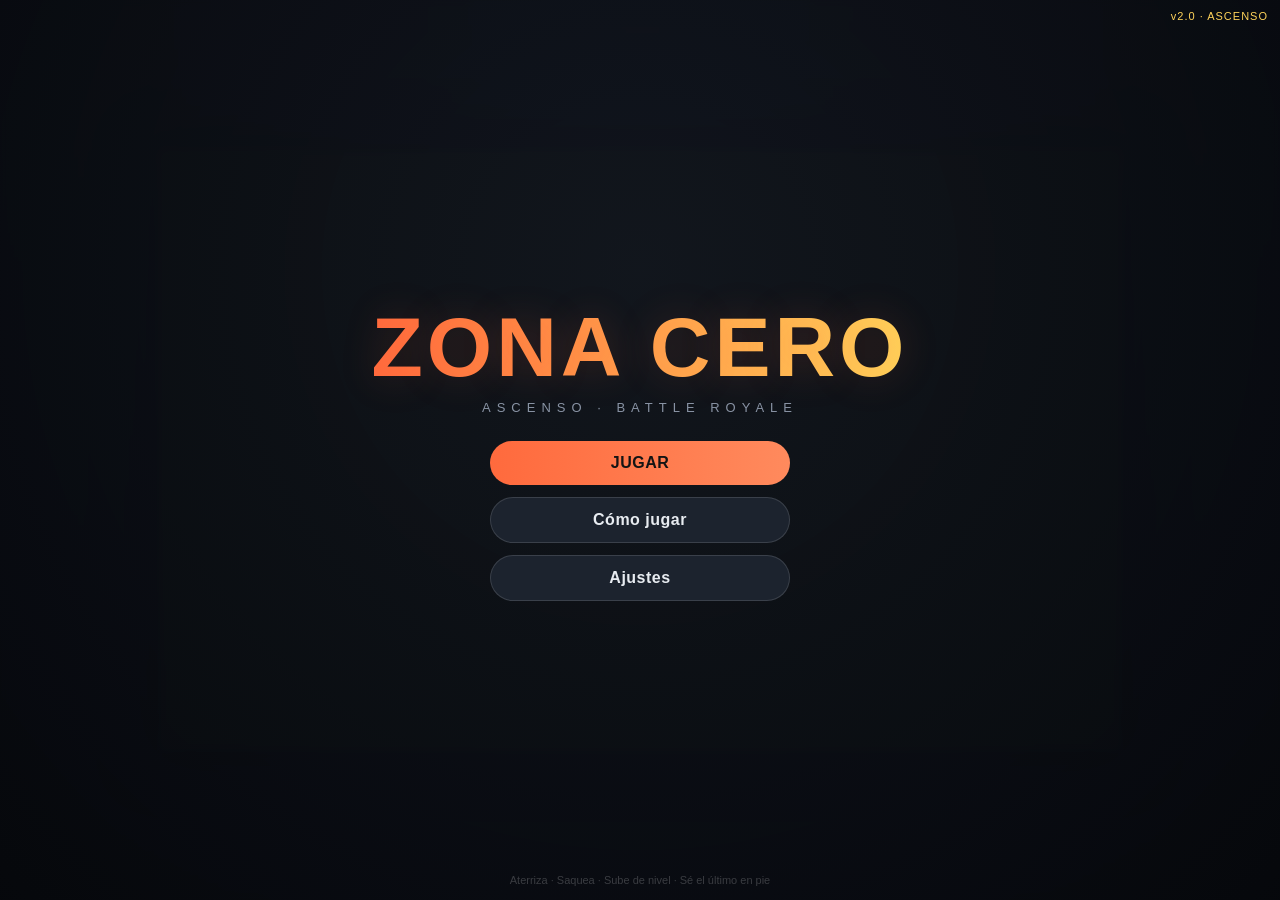
==== commit 04507fcb: "feat: Zona Cero Ascenso - overhauled battle royale (classes, abilities, lobby, progression) Co-autho" ====
--- a/index.html
+++ b/index.html
@@ -3,345 +3,293 @@
 <head>
 <meta charset="UTF-8">
 <meta name="viewport" content="width=device-width, initial-scale=1.0">
-<title>ZONA CERO — Battle Royale Deluxe</title>
+<title>Zona Cero: Ascenso — Battle Royale</title>
 <style>
   :root{
-    --bg:#080a0f;
-    --bg2:#0c0f16;
-    --panel:#151a24;
-    --panel2:#1c2331;
+    --bg:#080a10;
+    --bg2:#0c0f14;
+    --panel:#151a22;
+    --panel2:#1c232e;
     --accent:#ff6a3d;
     --accent2:#4ee1a0;
     --accent3:#3dc7ff;
-    --gold:#ffd166;
+    --gold:#ffd35a;
     --text:#e8ecf1;
     --muted:#8993a4;
     --danger:#ff4757;
     --hp:#4ee1a0;
     --stam:#3dc7ff;
-    --armor:#c9d4ff;
     --xp:#c56bff;
+    --common:#b4bcc9;
+    --rare:#4aa3ff;
+    --epic:#c56bff;
+    --legend:#ffb347;
   }
   *{box-sizing:border-box;}
-  html,body{margin:0;padding:0;background:radial-gradient(circle at 50% 0%, #131a26, var(--bg));color:var(--text);font-family:'Segoe UI',system-ui,Arial,sans-serif;overflow:hidden;height:100%;user-select:none;-webkit-user-select:none;}
-  button{font-family:inherit;}
-
+  html,body{margin:0;padding:0;background:radial-gradient(circle at 50% 0%, #12161f, var(--bg));color:var(--text);
+    font-family:'Segoe UI',Arial,sans-serif;overflow:hidden;height:100%;user-select:none;-webkit-user-select:none;}
   #game-wrap{position:relative;width:100%;height:100vh;display:flex;align-items:center;justify-content:center;}
-  #stage{position:relative;}
-  canvas{background:#12180f;display:block;image-rendering:pixelated;border-radius:6px;box-shadow:0 0 60px rgba(0,0,0,0.7), inset 0 0 0 1px #ffffff10;}
+  canvas{background:#141d13;display:block;image-rendering:pixelated;border-radius:6px;box-shadow:0 0 60px rgba(0,0,0,0.7);max-width:100%;max-height:100%;}
 
   /* ---------------- HUD ---------------- */
   #hud{position:absolute;top:0;left:0;width:100%;height:100%;pointer-events:none;font-variant-numeric:tabular-nums;}
-
   .bar-wrap{position:absolute;left:16px;bottom:16px;width:280px;}
-  .bar-label{font-size:10px;color:var(--muted);letter-spacing:1.5px;text-transform:uppercase;margin-bottom:2px;display:flex;justify-content:space-between;}
-  .bar-label span:last-child{color:var(--text);}
-  .bar-bg{width:100%;height:14px;background:#0007;border:1px solid #ffffff20;border-radius:8px;overflow:hidden;margin-bottom:7px;position:relative;}
-  .bar-fill{height:100%;transition:width .12s ease;border-radius:8px;}
+  .bar-label{font-size:11px;color:var(--muted);letter-spacing:1px;text-transform:uppercase;margin-bottom:3px;display:flex;justify-content:space-between;}
+  .bar-label span{color:var(--text);font-weight:700;}
+  .bar-bg{width:100%;height:15px;background:#0007;border:1px solid #ffffff22;border-radius:8px;overflow:hidden;margin-bottom:8px;position:relative;}
+  .bar-fill{height:100%;transition:width .12s ease;}
   #hpFill{background:linear-gradient(90deg,var(--hp),#2b9);}
   #stamFill{background:linear-gradient(90deg,var(--stam),#2af);}
-  #armorFill{background:linear-gradient(90deg,var(--armor),#7f9bff);}
-  #xpFill{background:linear-gradient(90deg,var(--xp),#8a3dff);}
-  .bar-bg.small{height:8px;}
-
-  #levelBadge{position:absolute;left:16px;bottom:130px;display:flex;align-items:center;gap:8px;}
-  #levelNum{width:34px;height:34px;border-radius:50%;background:radial-gradient(circle at 40% 30%, #c56bff, #6a1fb0);display:flex;align-items:center;justify-content:center;font-weight:800;font-size:15px;box-shadow:0 0 14px #c56bff88;border:1px solid #ffffff40;}
-  #levelTxt{font-size:11px;color:var(--muted);}
-
-  #weaponBox{position:absolute;right:16px;bottom:16px;background:linear-gradient(180deg,var(--panel),var(--bg2));border:1px solid #ffffff1a;border-radius:12px;padding:12px 16px;text-align:right;min-width:200px;box-shadow:0 8px 24px #0006;}
-  #weaponName{font-size:20px;font-weight:800;color:var(--accent);letter-spacing:.5px;}
-  #ammoCount{font-size:16px;color:var(--text);margin-top:2px;}
-  #ammoCount .reserve{color:var(--muted);font-size:13px;}
-  #reloadBar{height:4px;margin-top:6px;background:#0006;border-radius:3px;overflow:hidden;display:none;}
-  #reloadBar>div{height:100%;width:0;background:var(--accent2);}
-
-  #slots{position:absolute;right:16px;bottom:110px;display:flex;gap:6px;justify-content:flex-end;flex-wrap:wrap;max-width:230px;}
-  .slot{width:44px;height:44px;background:#0008;border:1px solid #ffffff22;border-radius:8px;display:flex;flex-direction:column;align-items:center;justify-content:center;font-size:9px;color:var(--muted);position:relative;transition:.1s;}
-  .slot .num{position:absolute;top:2px;left:4px;font-size:9px;opacity:.6;}
-  .slot .wn{font-size:9px;text-align:center;line-height:1.05;padding:0 2px;margin-top:6px;}
-  .slot.active{border-color:var(--accent);color:var(--accent);background:#ff6a3d22;box-shadow:0 0 10px #ff6a3d55;}
-  .slot.empty{opacity:.28;}
-
-  /* Abilities */
-  #abilities{position:absolute;left:50%;bottom:16px;transform:translateX(-50%);display:flex;gap:12px;}
-  .ability{width:60px;height:60px;background:#0009;border:2px solid #ffffff22;border-radius:12px;position:relative;display:flex;flex-direction:column;align-items:center;justify-content:center;overflow:hidden;box-shadow:0 4px 14px #0006;}
-  .ability .ico{font-size:24px;line-height:1;}
-  .ability .key{position:absolute;top:2px;left:5px;font-size:10px;color:var(--text);font-weight:700;}
-  .ability .nm{font-size:8px;color:var(--muted);margin-top:2px;text-transform:uppercase;letter-spacing:.5px;}
-  .ability .cd{position:absolute;left:0;bottom:0;width:100%;background:#000000aa;color:#fff;font-size:15px;font-weight:800;display:flex;align-items:center;justify-content:center;height:0;transition:height .1s;}
-  .ability.ready{border-color:var(--accent2);box-shadow:0 0 12px #4ee1a066;}
-  .ability.ready .ico{filter:drop-shadow(0 0 4px var(--accent2));}
-
-  #zoneInfo{position:absolute;top:14px;left:50%;transform:translateX(-50%);text-align:center;background:#000000aa;padding:7px 20px;border-radius:22px;border:1px solid #ffffff1a;font-size:13px;color:var(--muted);}
-  #zoneInfo b{color:var(--accent3);font-size:15px;}
-  #zoneInfo.warn b{color:var(--danger);}
-  #zoneInfo.warn{animation:pulse .8s infinite;}
-  @keyframes pulse{0%,100%{box-shadow:0 0 0 #ff475700;}50%{box-shadow:0 0 18px #ff475788;}}
-
-  #topStats{position:absolute;top:14px;left:16px;display:flex;flex-direction:column;gap:6px;}
-  .chip{background:#000000aa;padding:6px 12px;border-radius:8px;border:1px solid #ffffff1a;font-size:12px;color:var(--muted);display:flex;gap:8px;align-items:center;}
-  .chip b{color:var(--text);}
-  .chip .lbl{color:var(--muted);}
-  #aliveChip b{color:var(--accent);}
-  #killChip b{color:var(--accent2);}
-  #streakChip{display:none;}
-  #streakChip b{color:var(--gold);}
-
-  #killfeed{position:absolute;top:56px;right:16px;font-size:12px;text-align:right;max-width:260px;pointer-events:none;}
-  #killfeed div{margin-bottom:4px;background:#00000088;padding:3px 8px;border-radius:6px;display:inline-block;animation:slideIn .25s ease;}
-  #killfeed .me{color:var(--accent2);}
-  #killfeed .zone{color:var(--accent3);}
-  @keyframes slideIn{from{transform:translateX(20px);opacity:0;}to{transform:translateX(0);opacity:.95;}}
-
-  /* Minimap */
-  #minimapWrap{position:absolute;top:14px;right:16px;width:160px;height:120px;background:#00000099;border:1px solid #ffffff22;border-radius:8px;overflow:hidden;}
-  #minimap{display:block;}
-
-  #controls{position:absolute;bottom:88px;left:50%;transform:translateX(-50%);font-size:10px;color:var(--muted);background:#00000088;padding:5px 14px;border-radius:8px;border:1px solid #ffffff12;white-space:nowrap;opacity:.75;}
+  #xpFill{background:linear-gradient(90deg,var(--xp),#7a2fd6);}
+  #xpWrap .bar-bg{height:9px;}
+
+  #weaponBox{position:absolute;right:16px;bottom:16px;background:#151a22cc;border:1px solid #ffffff1a;border-radius:12px;padding:10px 16px;text-align:right;min-width:190px;backdrop-filter:blur(4px);}
+  #weaponName{font-size:19px;font-weight:800;color:var(--accent);letter-spacing:.5px;}
+  #ammoCount{font-size:14px;color:var(--muted);margin-top:2px;}
+  #ammoCount b{color:var(--text);font-size:18px;}
+
+  #slots{position:absolute;right:16px;bottom:104px;display:flex;gap:6px;}
+  .slot{width:44px;height:44px;background:#0007;border:1px solid #ffffff22;border-radius:8px;display:flex;flex-direction:column;align-items:center;justify-content:center;font-size:10px;color:var(--muted);position:relative;transition:.1s;}
+  .slot .sk{position:absolute;top:2px;left:4px;font-size:9px;color:#ffffff55;}
+  .slot .sn{font-weight:700;font-size:11px;}
+  .slot.active{border-color:var(--accent);color:var(--accent);box-shadow:0 0 10px #ff6a3d55;transform:translateY(-3px);}
+  .slot.empty{opacity:.3;}
+
+  #abilityBar{position:absolute;left:50%;bottom:16px;transform:translateX(-50%);display:flex;gap:10px;}
+  .abil{width:58px;height:58px;background:#0008;border:2px solid #ffffff22;border-radius:12px;display:flex;flex-direction:column;align-items:center;justify-content:center;position:relative;overflow:hidden;}
+  .abil .ak{font-size:10px;color:#fff;font-weight:800;}
+  .abil .an{font-size:8px;color:var(--muted);text-transform:uppercase;letter-spacing:.5px;text-align:center;line-height:1.1;}
+  .abil .cd{position:absolute;left:0;bottom:0;width:100%;background:#000000aa;transition:height .1s linear;}
+  .abil.ready{border-color:var(--accent2);box-shadow:0 0 12px #4ee1a044;}
+  .abil .cdtext{position:absolute;font-size:16px;font-weight:800;color:#fff;text-shadow:0 1px 3px #000;}
+
+  #topInfo{position:absolute;top:12px;left:50%;transform:translateX(-50%);display:flex;gap:10px;align-items:center;}
+  .chip{background:#0008;padding:6px 16px;border-radius:20px;border:1px solid #ffffff1a;font-size:13px;color:var(--muted);white-space:nowrap;}
+  .chip b{color:var(--accent);}
+  #aliveChip b{color:var(--accent2);}
+  #zoneChip.warn{border-color:var(--danger);color:#ffb3b8;animation:pulse 1s infinite;}
+  @keyframes pulse{0%,100%{opacity:1;}50%{opacity:.55;}}
+
+  #levelChip{background:#0008;border:1px solid #ffffff1a;border-radius:10px;padding:4px 12px;position:absolute;left:16px;top:14px;font-size:13px;color:var(--muted);}
+  #levelChip b{color:var(--xp);font-size:16px;}
+
+  #killfeed{position:absolute;top:200px;right:16px;font-size:12px;text-align:right;max-width:260px;}
+  #killfeed div{margin-bottom:3px;background:#0007;padding:3px 8px;border-radius:6px;display:inline-block;animation:slidein .25s ease;}
+  @keyframes slidein{from{opacity:0;transform:translateX(20px);}to{opacity:1;transform:none;}}
+
+  #minimap{position:absolute;top:52px;right:16px;display:none;border-radius:6px;}
+
+  #controls{position:absolute;top:52px;left:16px;font-size:11px;color:#ffffff55;line-height:1.6;background:#0006;padding:6px 10px;border-radius:8px;max-width:250px;}
   #controls b{color:var(--text);}
 
-  #pickupHint{position:absolute;top:58%;left:50%;transform:translate(-50%,0);font-size:14px;color:#111;background:var(--accent2);padding:6px 16px;border-radius:8px;display:none;font-weight:700;box-shadow:0 4px 14px #0007;}
-
-  #centerToast{position:absolute;top:32%;left:50%;transform:translate(-50%,-50%);text-align:center;pointer-events:none;}
-  #centerToast .big{font-size:44px;font-weight:900;letter-spacing:2px;text-shadow:0 4px 20px #000;opacity:0;transition:.3s;}
-
-  /* ---------------- Overlays ---------------- */
-  .screen{position:absolute;top:0;left:0;width:100%;height:100%;display:flex;flex-direction:column;align-items:center;justify-content:center;text-align:center;z-index:20;background:radial-gradient(circle at 50% 20%, #1a2333ee, #05070bf5);backdrop-filter:blur(3px);overflow:auto;padding:20px;}
-  .screen.hidden{display:none !important;}
-
-  .logo{font-size:64px;margin:0;letter-spacing:4px;font-weight:900;background:linear-gradient(90deg,var(--accent),var(--gold));-webkit-background-clip:text;background-clip:text;color:transparent;text-shadow:0 0 40px #ff6a3d33;line-height:1;}
-  .tag{color:var(--muted);letter-spacing:6px;font-size:13px;text-transform:uppercase;margin:4px 0 22px;}
-
-  .panel{background:linear-gradient(180deg,#1a2231ee,#111722ee);border:1px solid #ffffff18;border-radius:16px;padding:22px 26px;max-width:920px;width:100%;box-shadow:0 20px 60px #0008;}
-  .section-title{font-size:12px;letter-spacing:2px;text-transform:uppercase;color:var(--muted);margin:0 0 12px;text-align:left;border-bottom:1px solid #ffffff12;padding-bottom:6px;}
-
-  .class-grid{display:grid;grid-template-columns:repeat(4,1fr);gap:10px;margin-bottom:18px;}
-  .class-card{background:#0c1220;border:2px solid #ffffff14;border-radius:12px;padding:12px;cursor:pointer;transition:.15s;text-align:center;}
-  .class-card:hover{border-color:#ffffff44;transform:translateY(-2px);}
-  .class-card.sel{border-color:var(--accent);background:#ff6a3d18;box-shadow:0 0 18px #ff6a3d44;}
-  .class-card .cico{font-size:34px;}
-  .class-card .cname{font-weight:800;font-size:15px;margin-top:4px;}
-  .class-card .cdesc{font-size:10.5px;color:var(--muted);margin-top:5px;line-height:1.35;min-height:44px;}
-  .class-card .cabil{font-size:10px;color:var(--accent2);margin-top:6px;font-weight:600;}
-  .class-card .cstats{font-size:9px;color:var(--muted);margin-top:6px;display:flex;justify-content:space-around;gap:4px;}
-  .class-card .cstats span b{color:var(--text);}
-
-  .opt-row{display:flex;gap:24px;flex-wrap:wrap;justify-content:space-between;align-items:flex-start;margin-bottom:6px;}
-  .opt-group{text-align:left;flex:1;min-width:200px;}
-  .opt-group label{font-size:11px;color:var(--muted);text-transform:uppercase;letter-spacing:1px;display:block;margin-bottom:8px;}
-  .seg{display:flex;gap:6px;flex-wrap:wrap;}
-  .seg button{background:#0c1220;border:1px solid #ffffff1a;color:var(--muted);padding:8px 14px;border-radius:8px;cursor:pointer;font-size:12px;transition:.1s;}
-  .seg button:hover{border-color:#ffffff44;color:var(--text);}
-  .seg button.on{background:var(--accent);border-color:var(--accent);color:#101010;font-weight:700;}
-  .seg.a2 button.on{background:var(--accent3);border-color:var(--accent3);}
-
-  .btn-primary{margin-top:20px;background:linear-gradient(90deg,var(--accent),#ff8a5d);color:#101010;border:none;padding:15px 44px;border-radius:32px;font-size:18px;font-weight:800;cursor:pointer;letter-spacing:1px;box-shadow:0 8px 24px #ff6a3d55;transition:.15s;}
-  .btn-primary:hover{transform:translateY(-2px);filter:brightness(1.08);}
-  .btn-ghost{background:transparent;border:1px solid #ffffff33;color:var(--text);padding:11px 24px;border-radius:28px;font-size:14px;cursor:pointer;margin:6px;}
-  .btn-ghost:hover{background:#ffffff12;}
-
-  .row-btns{display:flex;gap:10px;justify-content:center;flex-wrap:wrap;align-items:center;}
-
-  /* Level up screen */
-  #levelupScreen .panel{max-width:760px;}
-  .upgrade-grid{display:grid;grid-template-columns:repeat(3,1fr);gap:14px;margin-top:10px;}
-  .upgrade-card{background:#0c1220;border:2px solid #ffffff18;border-radius:14px;padding:18px 14px;cursor:pointer;transition:.15s;}
-  .upgrade-card:hover{border-color:var(--xp);transform:translateY(-4px);box-shadow:0 10px 30px #c56bff33;background:#1a1030;}
-  .upgrade-card .uico{font-size:38px;}
-  .upgrade-card .uname{font-weight:800;font-size:16px;margin-top:8px;color:var(--gold);}
-  .upgrade-card .udesc{font-size:12px;color:var(--muted);margin-top:8px;line-height:1.4;}
-
-  /* Stats table on end screen */
-  .stats-table{display:grid;grid-template-columns:1fr 1fr;gap:8px 30px;margin:14px auto 4px;max-width:440px;text-align:left;}
-  .stats-table .s-lbl{color:var(--muted);font-size:13px;}
-  .stats-table .s-val{color:var(--text);font-weight:700;font-size:15px;text-align:right;}
-
-  .settings-line{display:flex;align-items:center;gap:12px;justify-content:space-between;margin:10px 0;font-size:13px;color:var(--muted);}
-  input[type=range]{accent-color:var(--accent);width:180px;}
-
-  #pauseScreen .panel{max-width:420px;}
-  .hint{font-size:11px;color:var(--muted);margin-top:14px;line-height:1.6;}
-  .kbd{background:#0c1220;border:1px solid #ffffff22;border-radius:5px;padding:1px 7px;font-size:11px;color:var(--text);}
-
-  .fade-hint{font-size:12px;color:var(--muted);margin-top:10px;}
-  @media (max-width:1000px){
-    .class-grid{grid-template-columns:repeat(2,1fr);}
-    .upgrade-grid{grid-template-columns:1fr;}
-  }
+  #pickupHint{position:absolute;top:56%;left:50%;transform:translateX(-50%);font-size:14px;color:#101010;background:var(--accent2);padding:6px 16px;border-radius:8px;display:none;font-weight:700;box-shadow:0 4px 20px #0007;}
+
+  #dangerVignette{position:absolute;inset:0;pointer-events:none;box-shadow:inset 0 0 160px 40px rgba(255,40,60,0);transition:box-shadow .3s;}
+
+  /* ---------------- SCREENS ---------------- */
+  .screen{position:absolute;inset:0;display:flex;flex-direction:column;align-items:center;justify-content:center;text-align:center;z-index:20;
+    background:radial-gradient(circle at 50% 30%, #12161fdd, #06080cf5);backdrop-filter:blur(3px);overflow-y:auto;padding:24px 12px;}
+  .screen::-webkit-scrollbar{width:8px;} .screen::-webkit-scrollbar-thumb{background:#ffffff22;border-radius:4px;}
+  .screen.hidden{display:none;}
+  .logo{font-size:clamp(40px,8vw,84px);margin:0;letter-spacing:4px;font-weight:900;
+    background:linear-gradient(90deg,var(--accent),var(--gold));-webkit-background-clip:text;background-clip:text;color:transparent;
+    text-shadow:0 0 40px #ff6a3d33;}
+  .tagline{color:var(--muted);letter-spacing:6px;text-transform:uppercase;font-size:13px;margin:4px 0 26px;}
+  .menu-btns{display:flex;flex-direction:column;gap:12px;width:300px;}
+  .btn{background:linear-gradient(90deg,var(--accent),#ff8a5d);color:#141414;border:none;padding:13px 28px;border-radius:30px;font-size:16px;font-weight:800;cursor:pointer;transition:.12s;letter-spacing:.5px;}
+  .btn:hover{filter:brightness(1.12);transform:translateY(-2px);box-shadow:0 8px 24px #ff6a3d44;}
+  .btn.secondary{background:var(--panel2);color:var(--text);border:1px solid #ffffff22;}
+  .btn.secondary:hover{background:#26303d;box-shadow:none;}
+  .btn.small{padding:8px 18px;font-size:13px;}
+  .panel-title{font-size:30px;font-weight:800;margin:0 0 6px;}
+  .panel-sub{color:var(--muted);font-size:14px;margin:0 0 24px;max-width:560px;line-height:1.5;}
+
+  /* class cards */
+  #classGrid{display:flex;gap:16px;flex-wrap:wrap;justify-content:center;max-width:900px;margin-bottom:20px;}
+  .class-card{width:150px;background:var(--panel);border:2px solid #ffffff18;border-radius:14px;padding:14px 12px;cursor:pointer;transition:.15s;text-align:left;}
+  .class-card:hover{border-color:#ffffff44;transform:translateY(-4px);}
+  .class-card.selected{border-color:var(--accent);box-shadow:0 0 26px #ff6a3d44;}
+  .class-icon{width:52px;height:52px;border-radius:50%;margin:0 auto 10px;display:flex;align-items:center;justify-content:center;font-size:26px;}
+  .class-card h3{margin:0 0 4px;text-align:center;font-size:18px;}
+  .class-role{text-align:center;font-size:10px;letter-spacing:2px;text-transform:uppercase;color:var(--muted);margin-bottom:10px;}
+  .class-stats{font-size:11px;color:var(--muted);line-height:1.7;}
+  .class-stats .sbar{display:inline-block;height:6px;border-radius:3px;background:var(--accent2);vertical-align:middle;margin-left:6px;}
+  .class-ability{margin-top:10px;font-size:11px;color:var(--accent2);border-top:1px solid #ffffff14;padding-top:8px;}
+  .class-ability b{color:var(--text);}
+
+  .row{display:flex;gap:10px;align-items:center;justify-content:center;margin-top:8px;flex-wrap:wrap;}
+  .seg{display:flex;background:var(--panel);border:1px solid #ffffff18;border-radius:10px;overflow:hidden;}
+  .seg button{background:none;border:none;color:var(--muted);padding:9px 20px;cursor:pointer;font-size:13px;font-weight:700;}
+  .seg button.active{background:var(--accent);color:#141414;}
+  .field{display:flex;align-items:center;gap:14px;margin:12px 0;font-size:14px;}
+  .field label{width:150px;text-align:right;color:var(--muted);}
+  input[type=range]{width:220px;accent-color:var(--accent);}
+  .howto-cols{display:flex;gap:40px;text-align:left;max-width:760px;flex-wrap:wrap;justify-content:center;}
+  .howto-cols ul{list-style:none;padding:0;font-size:13px;line-height:2;color:var(--muted);}
+  .howto-cols b{color:var(--accent2);}
+  .key{display:inline-block;background:var(--panel2);border:1px solid #ffffff22;border-bottom-width:2px;border-radius:5px;padding:1px 8px;font-size:12px;color:var(--text);font-weight:700;min-width:20px;text-align:center;}
+
+  /* level up cards */
+  #levelupScreen{background:#06080ccc;}
+  .lvl-cards{display:flex;gap:18px;justify-content:center;flex-wrap:wrap;}
+  .lvl-card{width:210px;background:var(--panel);border:2px solid #ffffff18;border-radius:14px;padding:20px 16px;cursor:pointer;transition:.15s;}
+  .lvl-card:hover{border-color:var(--xp);transform:translateY(-5px);box-shadow:0 0 26px #c56bff44;}
+  .lvl-card .lc-icon{font-size:34px;margin-bottom:8px;}
+  .lvl-card h4{margin:0 0 6px;font-size:17px;color:var(--text);}
+  .lvl-card p{margin:0;font-size:12px;color:var(--muted);line-height:1.5;}
+
+  .stat-line{display:flex;justify-content:space-between;width:320px;font-size:14px;padding:5px 0;border-bottom:1px solid #ffffff10;color:var(--muted);}
+  .stat-line b{color:var(--text);}
+
+  .badge{position:absolute;top:10px;right:12px;font-size:11px;color:var(--gold);letter-spacing:1px;}
+  #toast{position:absolute;top:50%;left:50%;transform:translate(-50%,-50%);font-size:clamp(28px,5vw,56px);font-weight:900;letter-spacing:3px;opacity:0;pointer-events:none;text-shadow:0 4px 30px #000;z-index:15;transition:opacity .3s;}
+  .hidden{display:none !important;}
+  .credit{position:absolute;bottom:14px;font-size:11px;color:#ffffff33;}
 </style>
 </head>
 <body>
 <div id="game-wrap">
-  <div id="stage">
   <canvas id="c" width="960" height="600"></canvas>
 
-  <!-- ============ HUD ============ -->
+  <!-- ============ IN-GAME HUD ============ -->
   <div id="hud" class="hidden">
-    <div id="topStats">
-      <div class="chip" id="aliveChip"><span class="lbl">Vivos</span><b id="aliveNum">--</b></div>
-      <div class="chip" id="killChip"><span class="lbl">Bajas</span><b id="killNum">0</b></div>
-      <div class="chip" id="streakChip"><span class="lbl">Racha</span><b id="streakNum">0</b></div>
+    <div id="dangerVignette"></div>
+    <div class="bar-wrap">
+      <div class="bar-label">Vida <span id="hpNum">100</span></div>
+      <div class="bar-bg"><div class="bar-fill" id="hpFill" style="width:100%"></div></div>
+      <div class="bar-label">Estamina</div>
+      <div class="bar-bg"><div class="bar-fill" id="stamFill" style="width:100%"></div></div>
+      <div id="xpWrap">
+        <div class="bar-label">Nivel <span id="lvlNum">1</span></div>
+        <div class="bar-bg"><div class="bar-fill" id="xpFill" style="width:0%"></div></div>
+      </div>
     </div>
 
-    <div id="minimapWrap"><canvas id="minimap" width="160" height="120"></canvas></div>
-
-    <div id="zoneInfo">Zona <b id="zoneTimer">--</b>s</div>
-
-    <div id="killfeed"></div>
-
-    <div id="levelBadge">
-      <div id="levelNum">1</div>
-      <div id="levelTxt">Nivel</div>
-    </div>
-
-    <div class="bar-wrap">
-      <div class="bar-label"><span>Vida</span><span id="hpTxt">100</span></div>
-      <div class="bar-bg"><div class="bar-fill" id="hpFill" style="width:100%"></div></div>
-      <div class="bar-label"><span>Escudo</span><span id="armorTxt">0</span></div>
-      <div class="bar-bg small"><div class="bar-fill" id="armorFill" style="width:0%"></div></div>
-      <div class="bar-label"><span>Estamina</span><span id="stamTxt">100</span></div>
-      <div class="bar-bg small"><div class="bar-fill" id="stamFill" style="width:100%"></div></div>
-      <div class="bar-label"><span>Experiencia</span><span id="xpTxt">0/100</span></div>
-      <div class="bar-bg small"><div class="bar-fill" id="xpFill" style="width:0%"></div></div>
-    </div>
-
     <div id="slots"></div>
-
     <div id="weaponBox">
       <div id="weaponName">Pistola</div>
-      <div id="ammoCount">16 <span class="reserve">/ 48</span></div>
-      <div id="reloadBar"><div></div></div>
+      <div id="ammoCount"><b>16</b> / 18</div>
     </div>
 
-    <div id="abilities"></div>
+    <div id="abilityBar"></div>
+
+    <div id="topInfo">
+      <div class="chip" id="aliveChip">Vivos <b id="aliveNum">7</b></div>
+      <div class="chip" id="zoneChip">Zona <b id="zoneTimer">--</b>s</div>
+      <div class="chip" id="killChip">Bajas <b id="killNum">0</b></div>
+    </div>
+
+    <canvas id="minimap" width="180" height="135"></canvas>
+    <div id="killfeed"></div>
 
     <div id="controls">
-      <b>WASD</b> mover · <b>Ratón</b> apuntar/disparar · <b>Space</b> dash · <b>Shift</b> correr ·
-      <b>R</b> recargar · <b>E</b> recoger · <b>Q</b> muro · <b>F</b> granada · <b>1-6</b> armas · <b>C</b>/<b>V</b> habilidad · <b>Esc</b> pausa
+      <b>WASD</b> mover · <b>Ratón</b> disparar · <b>Espacio</b> esquivar<br>
+      <b>Q</b> habilidad · <b>F</b> granada · <b>C</b> muro · <b>R</b> recargar<br>
+      <b>E</b> recoger · <b>1-5</b> armas · <b>Shift</b> correr · <b>Esc</b> pausa
     </div>
-
-    <div id="pickupHint">Presiona <span class="kbd">E</span> para recoger</div>
-    <div id="centerToast"><div class="big" id="centerBig"></div></div>
+    <div id="pickupHint">Pulsa E para recoger</div>
+    <div id="toast"></div>
   </div>
 
-  <!-- ============ LOBBY ============ -->
-  <div id="lobbyScreen" class="screen">
+  <!-- ============ MAIN MENU ============ -->
+  <div id="menuScreen" class="screen">
+    <div class="badge">v2.0 · ASCENSO</div>
     <h1 class="logo">ZONA CERO</h1>
-    <div class="tag">Battle Royale Deluxe</div>
-    <div class="panel">
-      <div class="section-title">Elige tu operador</div>
-      <div class="class-grid" id="classGrid"></div>
-
-      <div class="section-title">Configuración de partida</div>
-      <div class="opt-row">
-        <div class="opt-group">
-          <label>Dificultad</label>
-          <div class="seg" id="diffSeg">
-            <button data-v="easy">Fácil</button>
-            <button data-v="normal" class="on">Normal</button>
-            <button data-v="hard">Difícil</button>
-            <button data-v="insane">Demencial</button>
-          </div>
-        </div>
-        <div class="opt-group">
-          <label>Rivales</label>
-          <div class="seg a2" id="botsSeg">
-            <button data-v="6">6</button>
-            <button data-v="12" class="on">12</button>
-            <button data-v="20">20</button>
-            <button data-v="30">30</button>
-          </div>
-        </div>
-        <div class="opt-group">
-          <label>Escenario</label>
-          <div class="seg a2" id="mapSeg">
-            <button data-v="bosque" class="on">Bosque</button>
-            <button data-v="desierto">Desierto</button>
-            <button data-v="nieve">Nieve</button>
-            <button data-v="volcan">Volcán</button>
-          </div>
-        </div>
+    <div class="tagline">Ascenso · Battle Royale</div>
+    <div class="menu-btns">
+      <button class="btn" id="btnPlay">JUGAR</button>
+      <button class="btn secondary" id="btnHowto">Cómo jugar</button>
+      <button class="btn secondary" id="btnSettings">Ajustes</button>
+    </div>
+    <div class="credit">Aterriza · Saquea · Sube de nivel · Sé el último en pie</div>
+  </div>
+
+  <!-- ============ CLASS / LOBBY ============ -->
+  <div id="classScreen" class="screen hidden">
+    <h2 class="panel-title">Elige tu operador</h2>
+    <p class="panel-sub">Cada clase tiene estadísticas y una habilidad definitiva únicas. Selecciona dificultad y salta al combate.</p>
+    <div id="classGrid"></div>
+    <div class="row">
+      <span style="color:var(--muted);font-size:13px;">Dificultad</span>
+      <div class="seg" id="diffSeg">
+        <button data-d="easy">Fácil</button>
+        <button data-d="normal" class="active">Normal</button>
+        <button data-d="hard">Difícil</button>
+        <button data-d="insane">Demencial</button>
       </div>
-
-      <div class="row-btns">
-        <button class="btn-primary" id="startBtn">SALTAR A LA ISLA</button>
-        <button class="btn-ghost" id="howBtn">¿Cómo se juega?</button>
-        <button class="btn-ghost" id="settingsBtn">Ajustes</button>
-      </div>
-      <div class="fade-hint" id="bestHint"></div>
+    </div>
+    <div class="row" style="margin-top:22px;">
+      <button class="btn secondary small" id="btnBackMenu">Volver</button>
+      <button class="btn" id="btnDeploy">DESPLEGAR ▶</button>
     </div>
   </div>
 
+  <!-- ============ SETTINGS ============ -->
+  <div id="settingsScreen" class="screen hidden">
+    <h2 class="panel-title">Ajustes</h2>
+    <div class="field"><label>Volumen general</label><input type="range" id="volMaster" min="0" max="100" value="60"><span id="volMasterV">60</span></div>
+    <div class="field"><label>Efectos de sonido</label><input type="range" id="volSfx" min="0" max="100" value="80"><span id="volSfxV">80</span></div>
+    <div class="field"><label>Sacudida de cámara</label><input type="range" id="shakeAmt" min="0" max="100" value="70"><span id="shakeAmtV">70</span></div>
+    <div class="field"><label>Sangre / partículas</label>
+      <div class="seg" id="goreSeg"><button data-g="1" class="active">Sí</button><button data-g="0">No</button></div>
+    </div>
+    <div class="field"><label>Minimapa</label>
+      <div class="seg" id="miniSeg"><button data-m="1" class="active">Sí</button><button data-m="0">No</button></div>
+    </div>
+    <button class="btn secondary small" id="btnBackMenu2" style="margin-top:20px;">Volver</button>
+  </div>
+
   <!-- ============ HOW TO PLAY ============ -->
-  <div id="howScreen" class="screen hidden">
-    <div class="panel" style="max-width:640px;">
-      <h1 class="logo" style="font-size:34px;">CÓMO JUGAR</h1>
-      <p class="hint" style="text-align:left;font-size:13px;">
-        <b>Objetivo:</b> Sé el último en pie. Elimina a todos los rivales mientras la zona segura se cierra.<br><br>
-        <b>Movimiento:</b> <span class="kbd">W A S D</span> para moverte, <span class="kbd">Shift</span> para correr (gasta estamina) y <span class="kbd">Space</span> para hacer un dash esquivo.<br>
-        <b>Combate:</b> Apunta con el ratón y mantén pulsado para disparar. <span class="kbd">R</span> recarga y <span class="kbd">1-6</span> cambia de arma.<br>
-        <b>Botín:</b> Abre cofres y cajas de suministros con <span class="kbd">E</span>. Los rivales sueltan botín al morir.<br>
-        <b>Construir:</b> <span class="kbd">Q</span> coloca un muro defensivo.<br>
-        <b>Granadas:</b> <span class="kbd">F</span> lanza una granada explosiva.<br>
-        <b>Habilidades:</b> Cada operador tiene 2 habilidades únicas: <span class="kbd">C</span> y <span class="kbd">V</span>.<br>
-        <b>Progresión:</b> Consigue bajas y botín para subir de nivel y elegir mejoras permanentes durante la partida.
-      </p>
-      <button class="btn-ghost" id="howBack">Volver</button>
+  <div id="howtoScreen" class="screen hidden">
+    <h2 class="panel-title">Cómo jugar</h2>
+    <div class="howto-cols">
+      <ul>
+        <li><span class="key">W A S D</span> Moverse</li>
+        <li><span class="key">Ratón</span> Apuntar y disparar</li>
+        <li><span class="key">Shift</span> Correr (gasta estamina)</li>
+        <li><span class="key">Espacio</span> Esquiva / dash</li>
+        <li><span class="key">R</span> Recargar arma</li>
+        <li><span class="key">E</span> Abrir cofres / recoger</li>
+      </ul>
+      <ul>
+        <li><span class="key">Q</span> Habilidad de clase</li>
+        <li><span class="key">F</span> Lanzar granada</li>
+        <li><span class="key">C</span> Construir muro</li>
+        <li><span class="key">1</span>-<span class="key">5</span> Cambiar arma</li>
+        <li><span class="key">Tab</span> Ver minimapa grande</li>
+        <li><span class="key">Esc</span> / <span class="key">P</span> Pausa</li>
+      </ul>
+    </div>
+    <p class="panel-sub" style="margin-top:20px;">Saquea <b style="color:var(--legend)">cofres de rareza</b> para armas mejores, sube de nivel para elegir <b style="color:var(--xp)">mejoras</b>, y mantente dentro de la zona segura. Vigila los <b style="color:var(--gold)">suministros aéreos</b> con botín legendario.</p>
+    <button class="btn secondary small" id="btnBackMenu3">Volver</button>
+  </div>
+
+  <!-- ============ LEVEL UP ============ -->
+  <div id="levelupScreen" class="screen hidden">
+    <h2 class="panel-title" style="color:var(--xp)">¡NIVEL <span id="lvlUpNum">2</span>!</h2>
+    <p class="panel-sub">Elige una mejora permanente para esta partida</p>
+    <div class="lvl-cards" id="lvlCards"></div>
+  </div>
+
+  <!-- ============ PAUSE ============ -->
+  <div id="pauseScreen" class="screen hidden">
+    <h2 class="panel-title">Pausa</h2>
+    <div class="menu-btns">
+      <button class="btn" id="btnResume">Reanudar</button>
+      <button class="btn secondary" id="btnRestart">Reiniciar partida</button>
+      <button class="btn secondary" id="btnQuit">Salir al menú</button>
     </div>
   </div>
 
-  <!-- ============ SETTINGS ============ -->
-  <div id="settingsScreen" class="screen hidden">
-    <div class="panel" style="max-width:440px;">
-      <h1 class="logo" style="font-size:34px;">AJUSTES</h1>
-      <div class="settings-line"><span>Volumen general</span><input type="range" id="volMaster" min="0" max="100" value="70"></div>
-      <div class="settings-line"><span>Efectos de sonido</span><input type="range" id="volSfx" min="0" max="100" value="80"></div>
-      <div class="settings-line"><span>Música</span><input type="range" id="volMusic" min="0" max="100" value="45"></div>
-      <div class="settings-line"><span>Sacudida de pantalla</span>
-        <div class="seg a2" id="shakeSeg"><button data-v="1" class="on">Sí</button><button data-v="0">No</button></div>
-      </div>
-      <div class="settings-line"><span>Sangre / partículas</span>
-        <div class="seg a2" id="goreSeg"><button data-v="1" class="on">Sí</button><button data-v="0">No</button></div>
-      </div>
-      <button class="btn-ghost" id="settingsBack">Volver</button>
+  <!-- ============ GAME OVER ============ -->
+  <div id="overScreen" class="screen hidden">
+    <h1 class="logo" id="overTitle" style="font-size:56px;">HAS CAÍDO</h1>
+    <p class="panel-sub" id="overMsg"></p>
+    <div id="overStats"></div>
+    <div class="row" style="margin-top:22px;">
+      <button class="btn" id="btnPlayAgain">Jugar de nuevo</button>
+      <button class="btn secondary" id="btnOverMenu">Menú principal</button>
     </div>
-  </div>
-
-  <!-- ============ PAUSE ============ -->
-  <div id="pauseScreen" class="screen hidden">
-    <div class="panel">
-      <h1 class="logo" style="font-size:38px;">PAUSA</h1>
-      <div class="row-btns">
-        <button class="btn-primary" id="resumeBtn">Continuar</button>
-      </div>
-      <div class="row-btns" style="margin-top:8px;">
-        <button class="btn-ghost" id="pauseHowBtn">Controles</button>
-        <button class="btn-ghost" id="quitBtn">Abandonar</button>
-      </div>
-    </div>
-  </div>
-
-  <!-- ============ LEVEL UP ============ -->
-  <div id="levelupScreen" class="screen hidden">
-    <div class="panel">
-      <h1 class="logo" style="font-size:40px;color:transparent;background:linear-gradient(90deg,var(--xp),var(--gold));-webkit-background-clip:text;background-clip:text;">¡SUBISTE DE NIVEL!</h1>
-      <div class="tag" id="levelupSub">Elige una mejora</div>
-      <div class="upgrade-grid" id="upgradeGrid"></div>
-    </div>
-  </div>
-
-  <!-- ============ GAME OVER ============ -->
-  <div id="endScreen" class="screen hidden">
-    <h1 class="logo" id="endTitle">HAS CAÍDO</h1>
-    <div class="tag" id="endSub"></div>
-    <div class="panel" style="max-width:520px;">
-      <div class="stats-table" id="statsTable"></div>
-      <div class="row-btns" style="margin-top:18px;">
-        <button class="btn-primary" id="againBtn">Jugar de nuevo</button>
-        <button class="btn-ghost" id="menuBtn">Menú principal</button>
-      </div>
-    </div>
-  </div>
   </div>
 </div>
 
@@ -349,894 +297,731 @@
 (function(){
 "use strict";
 
-/* =========================================================
-   ZONA CERO — Battle Royale Deluxe
-   Single-file HTML/CSS/JS game.
-   ========================================================= */
-
-// ---------- CORE CONFIG ----------
+/* ============================================================
+   ZONA CERO: ASCENSO — single-file battle royale
+   ============================================================ */
+
+// ---------- CONFIG ----------
+const WORLD = {w: 3000, h: 2200};
 const VIEW = {w: 960, h: 600};
-const WORLD = {w: 3200, h: 2400};
-
+const ZONE_START_R = 1500;
 const ZONE_MIN_R = 130;
-
-// ---------- WEAPONS ----------
+const ZONE_SHRINK_INTERVAL = 20;
+const ZONE_SHRINK_TIME = 9;
+const N_CHESTS = 26;
+const N_OBSTACLES = 34;
+const SUPPLY_INTERVAL = 28;
+
+const DIFFICULTY = {
+  easy:   {bots:6,  hpMul:0.8, aim:0.10, fireMul:1.35, dmgMul:0.7,  label:"Fácil"},
+  normal: {bots:9,  hpMul:1.0, aim:0.07, fireMul:1.15, dmgMul:1.0,  label:"Normal"},
+  hard:   {bots:13, hpMul:1.3, aim:0.045,fireMul:1.0,  dmgMul:1.25, label:"Difícil"},
+  insane: {bots:18, hpMul:1.6, aim:0.03, fireMul:0.85, dmgMul:1.55, label:"Demencial"}
+};
+
+// rarity tiers: damage & value multiplier
+const RARITY = {
+  common:   {name:"Común",     mul:1.0,  color:"#b4bcc9"},
+  rare:     {name:"Raro",      mul:1.22, color:"#4aa3ff"},
+  epic:     {name:"Épico",     mul:1.5,  color:"#c56bff"},
+  legendary:{name:"Legendario",mul:1.9,  color:"#ffb347"}
+};
+
 const WEAPONS = {
-  fists:   {name:"Puños",    slot:1, dmg:9,  fireRate:0.42, bulletSpeed:0,   range:52,  ammoMax:Infinity, isMelee:true,  color:"#ccc"},
-  pistol:  {name:"Pistola",  slot:2, dmg:14, fireRate:0.26, bulletSpeed:660, range:900,  ammoMax:15, reserveMax:90,  spread:0.03,  reload:1.1, color:"#e8ecf1"},
-  smg:     {name:"SMG",      slot:2, dmg:9,  fireRate:0.075,bulletSpeed:720, range:760,  ammoMax:32, reserveMax:180, spread:0.09,  reload:1.4, color:"#9ad", auto:true},
-  shotgun: {name:"Escopeta", slot:3, dmg:7,  fireRate:0.78, bulletSpeed:600, range:420,  ammoMax:7,  reserveMax:42,  spread:0.2,   reload:1.7, pellets:8, color:"#ffb347"},
-  rifle:   {name:"Rifle",    slot:4, dmg:18, fireRate:0.11, bulletSpeed:960, range:1200, ammoMax:30, reserveMax:180, spread:0.04,  reload:1.6, color:"#4ee1a0", auto:true},
-  sniper:  {name:"Sniper",   slot:5, dmg:78, fireRate:1.15, bulletSpeed:1500,range:1900, ammoMax:5,  reserveMax:30,  spread:0.004, reload:2.1, color:"#c56bff", pierce:true},
-  minigun: {name:"Minigun",  slot:6, dmg:11, fireRate:0.05, bulletSpeed:880, range:900,  ammoMax:120,reserveMax:360, spread:0.13,  reload:3.4, color:"#ff4757", auto:true},
-  rocket:  {name:"Lanzacohetes",slot:6,dmg:60,fireRate:1.4, bulletSpeed:520, range:1400, ammoMax:3,  reserveMax:12,  spread:0.01,  reload:2.6, color:"#ff8a3d", rocket:true}
+  fists:   {name:"Puños",    slot:1, dmg:8,  fireRate:0.42, bulletSpeed:0,   range:52,  ammoMax:Infinity, isMelee:true, color:"#ccc"},
+  pistol:  {name:"Pistola",  slot:2, dmg:13, fireRate:0.26, bulletSpeed:680, range:900, ammoMax:15, spread:0.03, color:"#e8ecf1"},
+  smg:     {name:"SMG",      slot:2, dmg:9,  fireRate:0.09, bulletSpeed:760, range:640, ammoMax:32, spread:0.09, color:"#ffe27a"},
+  shotgun: {name:"Escopeta", slot:3, dmg:8,  fireRate:0.72, bulletSpeed:600, range:400, ammoMax:7,  spread:0.24, pellets:8, color:"#ffb347"},
+  rifle:   {name:"Rifle",    slot:4, dmg:17, fireRate:0.13, bulletSpeed:960, range:1150,ammoMax:30, spread:0.045,color:"#4ee1a0"},
+  sniper:  {name:"Francotirador", slot:4, dmg:62, fireRate:1.15, bulletSpeed:1500,range:1800,ammoMax:5, spread:0.005, color:"#ff5da2", pierce:true},
+  lmg:     {name:"Ametralladora", slot:5, dmg:14, fireRate:0.08, bulletSpeed:900, range:1000,ammoMax:80, spread:0.07, color:"#ff884d"}
 };
-const WEAPON_SLOTS = [null,'fists','pistol','shotgun','rifle','sniper','minigun'];
-
-// ---------- CLASSES ----------
+
 const CLASSES = {
-  soldado:  {name:"Soldado",  ico:"🪖", hp:110, speed:200, desc:"Todoterreno equilibrado con recarga rápida.", start:['pistol','rifle'],
-             passive:"Recarga 25% más rápida", abilities:['dash','turret'], stats:{atk:3,def:3,mob:3}},
-  medico:   {name:"Médico",   ico:"⛑️", hp:130, speed:190, desc:"Aguanta más y se cura con el tiempo.", start:['pistol','smg'],
-             passive:"Regenera vida lentamente", abilities:['heal','shieldwall'], stats:{atk:2,def:5,mob:2}},
-  explorador:{name:"Explorador",ico:"🏃",hp:90, speed:245, desc:"Rápido y ágil, ideal para reposicionar.", start:['pistol','shotgun'],
-             passive:"+Velocidad y estamina", abilities:['blink','cloak'], stats:{atk:3,def:1,mob:5}},
-  demoledor:{name:"Demoledor",ico:"💣", hp:120, speed:180, desc:"Especialista en explosivos y daño en área.", start:['shotgun','rifle'],
-             passive:"Granadas más potentes", abilities:['airstrike','grenadevolley'], stats:{atk:5,def:3,mob:1}},
+  soldier: {name:"Soldado", role:"Equilibrado", icon:"🎖️", color:"#4ee1a0",
+    hp:110, speed:195, stam:100, startWeapon:"rifle",
+    ability:{name:"Andanada", key:"Q", cd:14, dur:5, desc:"Cadencia y daño aumentados durante 5s"},
+    passive:"Munición extra al saquear", stats:{atk:3,def:3,spd:3}},
+  scout: {name:"Explorador", role:"Velocidad", icon:"🏹", color:"#3dc7ff",
+    hp:85, speed:235, stam:130, startWeapon:"smg",
+    ability:{name:"Parpadeo", key:"Q", cd:9, dur:0.15, desc:"Teletransporte corto + breve invulnerabilidad"},
+    passive:"Regenera estamina rápido", stats:{atk:2,def:2,spd:5}},
+  tank: {name:"Fortaleza", role:"Defensa", icon:"🛡️", color:"#ffb347",
+    hp:180, speed:160, stam:90, startWeapon:"shotgun",
+    ability:{name:"Bastión", key:"Q", cd:16, dur:6, desc:"Reduce daño 65% y onda de empuje"},
+    passive:"Vida máxima alta", stats:{atk:3,def:5,spd:2}},
+  medic: {name:"Médico", role:"Soporte", icon:"➕", color:"#ff6ac1",
+    hp:105, speed:190, stam:110, startWeapon:"pistol",
+    ability:{name:"Sanación", key:"Q", cd:13, dur:6, desc:"Cura 55 al instante + regeneración"},
+    passive:"Regeneración de vida constante", stats:{atk:2,def:3,spd:3}},
+  engineer: {name:"Ingeniero", role:"Táctico", icon:"🔧", color:"#c56bff",
+    hp:120, speed:185, stam:100, startWeapon:"pistol",
+    ability:{name:"Torreta", key:"Q", cd:18, dur:12, desc:"Despliega una torreta automática 12s"},
+    passive:"Muros más resistentes y baratos", stats:{atk:3,def:4,spd:3}}
 };
 
-// ---------- ABILITIES ----------
-const ABILITIES = {
-  dash:        {name:"Dash", ico:"💨", cd:4,  key:'C', fn:'abDash'},
-  blink:       {name:"Parpadeo", ico:"✨", cd:6, key:'C', fn:'abBlink'},
-  heal:        {name:"Cura", ico:"💚", cd:16, key:'C', fn:'abHeal'},
-  airstrike:   {name:"Bombardeo", ico:"🚀", cd:22, key:'C', fn:'abAirstrike'},
-  turret:      {name:"Torreta", ico:"🔫", cd:24, key:'V', fn:'abTurret'},
-  shieldwall:  {name:"Cúpula", ico:"🛡️", cd:20, key:'V', fn:'abShieldwall'},
-  cloak:       {name:"Sigilo", ico:"👻", cd:18, key:'V', fn:'abCloak'},
-  grenadevolley:{name:"Descarga", ico:"🎆", cd:14, key:'V', fn:'abGrenadeVolley'},
-};
-
-const DIFF = {
-  easy:   {botHp:0.7, botAcc:0.5, botFire:1.5, botSpeed:0.85, botDmg:0.6, label:"Fácil"},
-  normal: {botHp:1.0, botAcc:0.75,botFire:1.1, botSpeed:1.0,  botDmg:1.0, label:"Normal"},
-  hard:   {botHp:1.3, botAcc:0.9, botFire:0.85,botSpeed:1.1,  botDmg:1.3, label:"Difícil"},
-  insane: {botHp:1.7, botAcc:1.0, botFire:0.65,botSpeed:1.2,  botDmg:1.6, label:"Demencial"},
-};
-
-const MAPS = {
-  bosque:  {ground:"#16210f", grid:"#ffffff08", rock:"#5b5f66", tree:"#2f5233", accent:"#4ee1a0"},
-  desierto:{ground:"#2b2417", grid:"#ffffff09", rock:"#8a7a52", tree:"#7d6b3a", accent:"#ffd166"},
-  nieve:   {ground:"#1b2430", grid:"#ffffff10", rock:"#7d8896", tree:"#5a6b78", accent:"#9fdcff"},
-  volcan:  {ground:"#1c1210", grid:"#ff550008", rock:"#4a3230", tree:"#6b2410", accent:"#ff6a3d"},
-};
-
 // ---------- STATE ----------
+const S = {MENU:0, CLASS:1, SETTINGS:2, HOWTO:3, PLAYING:4, PAUSED:5, LEVELUP:6, GAMEOVER:7};
+let state = S.MENU;
+let chosenClass = "soldier";
+let difficulty = "normal";
+
 const canvas = document.getElementById('c');
 const ctx = canvas.getContext('2d');
-const mini = document.getElementById('minimap');
-const mctx = mini.getContext('2d');
+const mmCanvas = document.getElementById('minimap');
+const mmCtx = mmCanvas.getContext('2d');
 
 let keys = {};
 let mouse = {x:VIEW.w/2, y:VIEW.h/2, down:false};
-let running = false, paused = false, gameOver = false, awaitingLevelup = false;
 let elapsed = 0;
 let killfeedMsgs = [];
-
-let obstacles=[], walls=[], chests=[], bullets=[], particles=[], dmgNumbers=[],
-    loot=[], supplyDrops=[], turrets=[], grenades=[], explosions=[], airstrikes=[];
-let bots=[], player=null, zone=null;
-let cam = {x:0,y:0,shake:0};
-let stats = null;
-
-// settings
-const settings = {volMaster:0.7, volSfx:0.8, volMusic:0.45, shake:true, gore:true};
-
-// selections
-const sel = {cls:'soldado', diff:'normal', nbots:12, map:'bosque'};
-
-// ---------- MATH HELPERS ----------
+let cam = {x:0, y:0, shakeX:0, shakeY:0, shake:0};
+
+const settings = {master:0.6, sfx:0.8, shake:0.7, gore:true, minimap:true};
+
 function rand(a,b){return a + Math.random()*(b-a);}
 function randi(a,b){return Math.floor(rand(a,b+1));}
+function pick(arr){return arr[Math.floor(Math.random()*arr.length)];}
 function dist(a,b){return Math.hypot(a.x-b.x, a.y-b.y);}
 function clamp(v,lo,hi){return Math.max(lo,Math.min(hi,v));}
 function lerp(a,b,t){return a+(b-a)*t;}
-function angleDiff(a,b){let d=Math.abs(a-b)%(Math.PI*2); return d>Math.PI?2*Math.PI-d:d;}
-function pick(arr){return arr[Math.floor(Math.random()*arr.length)];}
-
-/* =========================================================
-   AUDIO ENGINE (synthesized Web Audio)
-   ========================================================= */
-const Audio = (function(){
-  let actx=null, master=null, sfxGain=null, musicGain=null, musicTimer=null, musicOn=false, step=0;
-  function ensure(){
-    if(actx) return;
-    try{
-      actx = new (window.AudioContext||window.webkitAudioContext)();
-      master = actx.createGain(); master.gain.value = settings.volMaster; master.connect(actx.destination);
-      sfxGain = actx.createGain(); sfxGain.gain.value = settings.volSfx; sfxGain.connect(master);
-      musicGain = actx.createGain(); musicGain.gain.value = settings.volMusic*0.5; musicGain.connect(master);
-    }catch(e){}
-  }
-  function setVols(){ if(!actx) return; master.gain.value=settings.volMaster; sfxGain.gain.value=settings.volSfx; musicGain.gain.value=settings.volMusic*0.5; }
-  function tone(freq, dur, type, vol, target, slideTo){
-    if(!actx) return;
-    const o=actx.createOsc?actx.createOsc():actx.createOscillator();
-    const g=actx.createGain();
-    o.type=type||'square'; o.frequency.value=freq;
-    if(slideTo){ o.frequency.exponentialRampToValueAtTime(Math.max(1,slideTo), actx.currentTime+dur); }
-    g.gain.setValueAtTime(vol||0.2, actx.currentTime);
-    g.gain.exponentialRampToValueAtTime(0.0001, actx.currentTime+dur);
-    o.connect(g); g.connect(target||sfxGain);
-    o.start(); o.stop(actx.currentTime+dur);
-  }
-  function noise(dur, vol, filterFreq, target){
-    if(!actx) return;
-    const n=Math.floor(actx.sampleRate*dur);
-    const buf=actx.createBuffer(1,n,actx.sampleRate);
-    const d=buf.getChannelData(0);
-    for(let i=0;i<n;i++) d[i]=(Math.random()*2-1)*Math.pow(1-i/n,2);
-    const src=actx.createBufferSource(); src.buffer=buf;
-    const g=actx.createGain(); g.gain.value=vol||0.3;
-    const f=actx.createBiquadFilter(); f.type='lowpass'; f.frequency.value=filterFreq||1200;
-    src.connect(f); f.connect(g); g.connect(target||sfxGain);
-    src.start();
-  }
-  const sfx = {
-    shoot(w){ if(w==='shotgun'){noise(0.14,0.4,1800);} else if(w==='sniper'){tone(220,0.25,'sawtooth',0.35,null,60);noise(0.1,0.3,900);} else if(w==='rocket'){tone(120,0.3,'sawtooth',0.4,null,40);} else {tone(rand(360,420),0.07,'square',0.16,null,140);} },
-    hit(){ tone(180,0.06,'square',0.14,null,90); },
-    explosion(){ noise(0.5,0.6,600); tone(80,0.5,'sawtooth',0.4,null,30); },
-    pickup(){ tone(520,0.08,'sine',0.2); setTimeout(()=>tone(780,0.1,'sine',0.2),70); },
-    reload(){ tone(300,0.05,'square',0.12); setTimeout(()=>tone(420,0.06,'square',0.12),120); },
-    levelup(){ [523,659,784,1046].forEach((f,i)=>setTimeout(()=>tone(f,0.18,'triangle',0.22),i*90)); },
-    death(){ tone(300,0.5,'sawtooth',0.3,null,60); },
-    dash(){ tone(600,0.15,'sine',0.15,null,1200); },
-    ability(){ tone(440,0.12,'triangle',0.2,null,880); },
-    wall(){ noise(0.1,0.25,500); },
-    ui(){ tone(660,0.05,'sine',0.12); },
-    win(){ [523,659,784,1046,1318].forEach((f,i)=>setTimeout(()=>tone(f,0.25,'triangle',0.25),i*130)); },
-    lose(){ [400,330,262,196].forEach((f,i)=>setTimeout(()=>tone(f,0.35,'sawtooth',0.25),i*160)); },
-    supply(){ tone(400,0.15,'sine',0.2,null,700); },
+
+// ---------- WORLD OBJECTS ----------
+let obstacles=[], walls=[], chests=[], bullets=[], particles=[], grenades=[], pickups=[], turrets=[], supplies=[], floatTexts=[];
+let bots=[];
+let zone={};
+let stats={kills:0, damage:0, chests:0, shots:0};
+let player=null;
+
+// ---------- AUDIO ----------
+let actx=null;
+function audioInit(){ if(!actx){ try{actx=new (window.AudioContext||window.webkitAudioContext)();}catch(e){} } }
+function beep(freq, dur, type, vol, slideTo){
+  if(!actx || settings.master<=0 || settings.sfx<=0) return;
+  const t=actx.currentTime;
+  const o=actx.createOscillator(), g=actx.createGain();
+  o.type=type||'square'; o.frequency.setValueAtTime(freq,t);
+  if(slideTo) o.frequency.exponentialRampToValueAtTime(Math.max(20,slideTo), t+dur);
+  const v=(vol||0.2)*settings.master*settings.sfx;
+  g.gain.setValueAtTime(v,t);
+  g.gain.exponentialRampToValueAtTime(0.0001, t+dur);
+  o.connect(g); g.connect(actx.destination);
+  o.start(t); o.stop(t+dur);
+}
+function noiseBurst(dur, vol){
+  if(!actx || settings.master<=0 || settings.sfx<=0) return;
+  const t=actx.currentTime, n=Math.floor(actx.sampleRate*dur);
+  const buf=actx.createBuffer(1,n,actx.sampleRate), d=buf.getChannelData(0);
+  for(let i=0;i<n;i++) d[i]=(Math.random()*2-1)*(1-i/n);
+  const src=actx.createBufferSource(); src.buffer=buf;
+  const g=actx.createGain(); g.gain.value=(vol||0.3)*settings.master*settings.sfx;
+  const f=actx.createBiquadFilter(); f.type='lowpass'; f.frequency.value=1600;
+  src.connect(f); f.connect(g); g.connect(actx.destination); src.start(t);
+}
+const SFX = {
+  shoot:(w)=>{ if(w==='shotgun') noiseBurst(0.12,0.25); else if(w==='sniper') beep(300,0.18,'sawtooth',0.3,90); else beep(rand(420,520),0.05,'square',0.12,rand(180,240)); },
+  hit:()=>beep(200,0.05,'square',0.12,120),
+  kill:()=>beep(660,0.14,'triangle',0.22,220),
+  pickup:()=>{beep(520,0.08,'sine',0.2);setTimeout(()=>beep(760,0.1,'sine',0.2),80);},
+  explode:()=>noiseBurst(0.35,0.5),
+  levelup:()=>{beep(523,0.12,'triangle',0.25);setTimeout(()=>beep(659,0.12,'triangle',0.25),110);setTimeout(()=>beep(784,0.18,'triangle',0.28),220);},
+  ability:()=>beep(300,0.18,'sawtooth',0.22,600),
+  dash:()=>beep(700,0.12,'sine',0.18,300),
+  reload:()=>{beep(180,0.05,'square',0.12);setTimeout(()=>beep(260,0.06,'square',0.12),120);},
+  hurt:()=>beep(160,0.12,'sawtooth',0.2,70),
+  win:()=>{[523,659,784,1046].forEach((f,i)=>setTimeout(()=>beep(f,0.2,'triangle',0.3),i*140));},
+  lose:()=>{[400,300,200].forEach((f,i)=>setTimeout(()=>beep(f,0.3,'sawtooth',0.3),i*180));}
+};
+
+// ---------- PLAYER ----------
+function makePlayer(){
+  const cls = CLASSES[chosenClass];
+  const p = {
+    x: WORLD.w/2, y: WORLD.h/2, r:16,
+    cls: chosenClass,
+    hp: cls.hp, maxHp: cls.hp,
+    stam: cls.stam, maxStam: cls.stam,
+    baseSpeed: cls.speed,
+    facing:0, alive:true, isPlayer:true, hitFlash:0,
+    // effects
+    speedBoostUntil:0, shieldUntil:0, barrageUntil:0, healRegenUntil:0, invulnUntil:0, tankUntil:0,
+    // weapons
+    weapons:{fists:true}, ammo:{}, weaponTier:{}, currentWeapon:cls.startWeapon,
+    fireTimer:0, reloading:false, reloadTimer:0,
+    // resources
+    grenades:2, wallCd:0,
+    abilityCd:0, dashCd:0,
+    // progression
+    level:1, xp:0, xpNext:120,
+    // upgrade multipliers
+    dmgMult:1, speedMult:1, reloadMult:1, fireRateMult:1, abilityCdMult:1,
+    lifesteal:0, critChance:0.05, critMult:1.8, pickupRange:48, thorns:0, extraGrenade:0, regen:0
   };
-  const bassline=[55,55,73,55,82,55,73,49];
-  function music(on){
-    ensure();
-    if(on && !musicOn){
-      musicOn=true; step=0;
-      musicTimer=setInterval(()=>{
-        if(!actx) return;
-        const f=bassline[step%bassline.length];
-        tone(f,0.28,'triangle',0.5,musicGain);
-        if(step%2===0) tone(f*2,0.14,'sine',0.25,musicGain);
-        if(step%4===0) noise(0.05,0.15,3000,musicGain);
-        step++;
-      },300);
-    } else if(!on && musicOn){
-      musicOn=false; clearInterval(musicTimer);
-    }
-  }
-  return {ensure, setVols, sfx, music, resume(){ ensure(); if(actx&&actx.state==='suspended') actx.resume(); }};
-})();
-
-/* =========================================================
-   BUILDERS
-   ========================================================= */
-function makePlayer(){
-  const c = CLASSES[sel.cls];
-  const p = {
-    x: WORLD.w/2, y: WORLD.h/2, r:15,
-    hp:c.hp, maxHp:c.hp, armor:0, maxArmor:100,
-    stam:100, maxStam:100,
-    baseSpeed:c.speed,
-    cls:sel.cls,
-    facing:0, alive:true, isPlayer:true, hitFlash:0,
-    weapons:{fists:true}, ammo:{}, reserve:{},
-    currentWeapon:'fists',
-    fireTimer:0, reloading:false, reloadTimer:0, reloadTotal:1,
-    speedBoostUntil:0, shieldUntil:0, cloakUntil:0, regenBonus:0,
-    dashTimer:0, dashDir:{x:0,y:0}, dashCd:0,
-    grenades:2, grenadeCd:0,
-    wallCd:0,
-    level:1, xp:0, xpNext:100,
-    // upgrade modifiers
-    dmgMult:1, fireMult:1, speedMult:1, lifesteal:0, critChance:0.03, thorns:0, extraWall:0,
-    reloadMult: sel.cls==='soldado'?0.75:1,
-    abilities:{}, // key -> {id, cd, cdMax}
+  p.weapons[cls.startWeapon]=true;
+  p.weapons.pistol=true;
+  p.ammo[cls.startWeapon]=WEAPONS[cls.startWeapon].ammoMax;
+  p.ammo.pistol=WEAPONS.pistol.ammoMax;
+  p.weaponTier[cls.startWeapon]='rare';
+  p.weaponTier.pistol='common';
+  if(chosenClass==='medic') p.regen=1.2;
+  return p;
+}
+
+// ---------- BOTS ----------
+const BOT_NAMES=["Vega","Nyx","Kilo","Rook","Zeta","Ash","Bolt","Fang","Onyx","Rex","Juno","Cobra","Slate","Vortex","Hex","Draco","Blitz","Ember","Ghost","Wren"];
+function makeBot(){
+  let x,y;
+  do{ x=rand(150,WORLD.w-150); y=rand(150,WORLD.h-150); } while(player && dist({x,y},player)<520);
+  const D=DIFFICULTY[difficulty];
+  const kind = pick(['normal','normal','rusher','sniper']);
+  let weapon='pistol', hp=70, speed=135;
+  if(kind==='rusher'){ weapon=pick(['shotgun','smg']); hp=85; speed=175; }
+  else if(kind==='sniper'){ weapon=pick(['rifle','sniper']); hp=60; speed=115; }
+  else { weapon=pick(['pistol','rifle','smg']); hp=72; speed=140; }
+  hp=Math.round(hp*D.hpMul);
+  return {
+    x,y,r:16, hp, maxHp:hp, speed, alive:true, kind,
+    weapon, tier:pick(['common','common','rare','epic']),
+    fireTimer:rand(0,1), state:'roam', roamTarget:{x:rand(0,WORLD.w),y:rand(0,WORLD.h)},
+    aimAngle:0, hitFlash:0, dodgeCd:0,
+    name:pick(BOT_NAMES)+" "+randi(10,99)
   };
-  // starting weapons
-  for(const w of c.start){ p.weapons[w]=true; p.ammo[w]=WEAPONS[w].ammoMax; p.reserve[w]=Math.floor(WEAPONS[w].reserveMax*0.4); }
-  p.currentWeapon = c.start[c.start.length-1];
-  // abilities
-  const [a1,a2] = c.abilities;
-  p.abilities['C'] = {id:a1, cd:0, cdMax:ABILITIES[a1].cd};
-  p.abilities['V'] = {id:a2, cd:0, cdMax:ABILITIES[a2].cd};
-  if(sel.cls==='explorador'){ p.maxStam=150; p.stam=150; }
-  if(sel.cls==='medico'){ p.regenBonus=1.4; }
-  return p;
-}
-
-function makeBot(idx){
-  const d = DIFF[sel.diff];
-  let x,y,tries=0;
-  do{ x=rand(150,WORLD.w-150); y=rand(150,WORLD.h-150); tries++; }
-  while(dist({x,y},player)<520 && tries<40);
-  const tier = Math.random();
-  const wpn = tier<0.35?'pistol': tier<0.6?'smg': tier<0.8?'shotgun': tier<0.94?'rifle':'sniper';
-  const hp = Math.round(rand(65,95)*d.botHp);
-  return {
-    x,y,r:15, hp, maxHp:hp, alive:true, isPlayer:false,
-    speed: rand(115,150)*d.botSpeed,
-    weapon:wpn, fireTimer:rand(0,1.2), aimAngle:rand(0,6.28),
-    state:'roam', roamTarget:{x:rand(0,WORLD.w),y:rand(0,WORLD.h)},
-    hitFlash:0, name:pick(BOT_NAMES)+" "+randi(10,99),
-    strafeDir: Math.random()<0.5?1:-1, strafeTimer:rand(0.6,1.6),
-    aggro: rand(0.6,1),
-  };
-}
-const BOT_NAMES=["Halcón","Víbora","Sombra","Lobo","Titán","Cobra","Fénix","Espectro","Rayo","Trueno","Cuervo","Escorpión","Puma","Búho","Tiburón","Dragón","Lince","Oso","Águila","Pantera"];
-
-function spawnChest(){
-  return {x:rand(140,WORLD.w-140), y:rand(140,WORLD.h-140), opened:false, r:15, loot:rollLoot(), glow:0};
-}
-function rollLoot(){
-  const table=[
-    {type:'weapon',id:'pistol',w:6},{type:'weapon',id:'smg',w:6},{type:'weapon',id:'shotgun',w:6},
-    {type:'weapon',id:'rifle',w:5},{type:'weapon',id:'sniper',w:3},{type:'weapon',id:'minigun',w:2},{type:'weapon',id:'rocket',w:2},
-    {type:'ammo',w:10},{type:'heal',amount:45,w:8},{type:'heal',amount:80,w:4},
-    {type:'armor',amount:50,w:7},{type:'speed',duration:9,w:5},{type:'shield',duration:10,w:4},
-    {type:'grenade',amount:2,w:6},{type:'xp',amount:40,w:5},
-  ];
-  const tot=table.reduce((s,t)=>s+t.w,0); let r=Math.random()*tot;
-  for(const t of table){ r-=t.w; if(r<=0) return t; }
-  return table[0];
-}
-
-function makeZone(){
-  return {cx:WORLD.w/2, cy:WORLD.h/2, r:Math.min(WORLD.w,WORLD.h)*0.62,
-    targetR:0, startR:0, startCx:0,startCy:0,targetCx:0,targetCy:0,
-    nextShrink:24, shrinking:false, shrinkTimer:0, stage:0};
-}
-
-/* =========================================================
-   GAME SETUP
-   ========================================================= */
+}
+
+// ---------- RESET / START ----------
 function startGame(){
-  Audio.resume();
-  obstacles=[];walls=[];chests=[];bullets=[];particles=[];dmgNumbers=[];loot=[];supplyDrops=[];turrets=[];grenades=[];explosions=[];airstrikes=[];bots=[];
-  elapsed=0; gameOver=false; paused=false; awaitingLevelup=false; killfeedMsgs=[];
-  cam={x:0,y:0,shake:0};
-  stats={kills:0,streak:0,bestStreak:0,shots:0,hits:0,dmgDealt:0,chests:0,startTime:performance.now()};
-  zone = makeZone();
-  player = makePlayer();
-
-  const nObs = 30 + Math.floor(sel.nbots*0.6);
-  for(let i=0;i<nObs;i++){
-    let x,y,tr=0;
-    do{ x=rand(90,WORLD.w-90); y=rand(90,WORLD.h-90); tr++; } while(dist({x,y},player)<120 && tr<20);
-    obstacles.push({x,y,r:rand(20,44), type:Math.random()<0.5?'rock':'tree'});
-  }
-  for(let i=0;i<Math.floor(sel.nbots*1.6)+8;i++) chests.push(spawnChest());
-  for(let i=0;i<sel.nbots;i++) bots.push(makeBot(i));
-
-  document.getElementById('hud').classList.remove('hidden');
-  buildSlots();
-  buildAbilityBar();
-  renderKillfeed();
-  Audio.music(true);
-
-  running=true; paused=false;
+  audioInit();
+  obstacles=[]; walls=[]; chests=[]; bullets=[]; particles=[]; grenades=[]; pickups=[]; turrets=[]; supplies=[]; floatTexts=[];
+  bots=[]; elapsed=0; killfeedMsgs=[];
+  stats={kills:0, damage:0, chests:0, shots:0};
+  cam={x:0,y:0,shakeX:0,shakeY:0,shake:0};
+  zone={cx:WORLD.w/2, cy:WORLD.h/2, r:ZONE_START_R, targetR:ZONE_START_R, nextShrink:ZONE_SHRINK_INTERVAL, shrinking:false, shrinkTimer:0, nextSupply:SUPPLY_INTERVAL};
+  player=makePlayer();
+
+  for(let i=0;i<N_OBSTACLES;i++){
+    obstacles.push({x:rand(100,WORLD.w-100), y:rand(100,WORLD.h-100), r:rand(24,46), type:Math.random()<0.5?'rock':'tree'});
+  }
+  for(let i=0;i<N_CHESTS;i++) chests.push(spawnChest());
+  const nBots=DIFFICULTY[difficulty].bots;
+  for(let i=0;i<nBots;i++) bots.push(makeBot());
+
+  buildSlots(); buildAbilityBar(); renderKillfeed();
+  setState(S.PLAYING);
   lastTime=performance.now();
   requestAnimationFrame(loop);
 }
 
-/* =========================================================
-   INPUT
-   ========================================================= */
+function rarityRoll(){
+  const r=Math.random();
+  if(r<0.55) return 'common';
+  if(r<0.82) return 'rare';
+  if(r<0.95) return 'epic';
+  return 'legendary';
+}
+function spawnChest(){
+  return {x:rand(120,WORLD.w-120), y:rand(120,WORLD.h-120), opened:false, r:16, rarity:rarityRoll()};
+}
+
+function chestLoot(rarity){
+  // higher rarity -> better weapons / bigger heals
+  const wpnPool = {
+    common:['pistol','smg','shotgun'],
+    rare:['smg','shotgun','rifle'],
+    epic:['rifle','lmg','shotgun'],
+    legendary:['rifle','lmg','sniper']
+  };
+  const roll=Math.random();
+  if(roll<0.42){ return {type:'weapon', id:pick(wpnPool[rarity]), tier:rarity}; }
+  if(roll<0.62){ const w=pick(['pistol','smg','shotgun','rifle','lmg']); return {type:'ammo', weapon:w, amount:WEAPONS[w].ammoMax*(rarity==='legendary'?2:1)}; }
+  if(roll<0.80){ const amt=({common:35,rare:50,epic:70,legendary:100})[rarity]; return {type:'heal', amount:amt}; }
+  if(roll<0.90){ return {type:'grenade', amount:rarity==='legendary'?3:2}; }
+  if(roll<0.96){ return {type:'speed', duration:rarity==='legendary'?12:8}; }
+  return {type:'shield', duration:rarity==='legendary'?14:10};
+}
+
+// ---------- INPUT ----------
 window.addEventListener('keydown', e=>{
   const k=e.key.toLowerCase();
   keys[k]=true;
-  if(k==='escape' && running){ togglePause(); return; }
-  if(!running || gameOver || paused || awaitingLevelup) return;
-  if(k>='1'&&k<='6'){ equipSlot(parseInt(k)); }
-  if(k==='r') reload();
-  if(k==='e') tryPickup();
-  if(k==='q') tryPlaceWall();
-  if(k==='f') throwGrenade();
-  if(k===' '){ e.preventDefault(); doDash(); }
-  if(k==='c') useAbility('C');
-  if(k==='v') useAbility('V');
+  if((k==='tab'||k===' ') ) e.preventDefault();
+  if(state===S.PLAYING){
+    if(k==='1') equipSlot(1);
+    if(k==='2') equipSlot(2);
+    if(k==='3') equipSlot(3);
+    if(k==='4') equipSlot(4);
+    if(k==='5') equipSlot(5);
+    if(k==='r') reload();
+    if(k==='e') tryPickup();
+    if(k==='c') tryPlaceWall();
+    if(k==='q') useAbility();
+    if(k==='f') throwGrenade();
+    if(k===' ') doDash();
+    if(k==='escape'||k==='p') pauseGame();
+  } else if(state===S.PAUSED){
+    if(k==='escape'||k==='p') resumeGame();
+  }
 });
 window.addEventListener('keyup', e=>{ keys[e.key.toLowerCase()]=false; });
 canvas.addEventListener('mousemove', e=>{
   const rect=canvas.getBoundingClientRect();
-  mouse.x=(e.clientX-rect.left)*(VIEW.w/rect.width);
-  mouse.y=(e.clientY-rect.top)*(VIEW.h/rect.height);
+  mouse.x=(e.clientX-rect.left)*(canvas.width/rect.width);
+  mouse.y=(e.clientY-rect.top)*(canvas.height/rect.height);
 });
-canvas.addEventListener('mousedown', e=>{ if(e.button===0) mouse.down=true; });
+canvas.addEventListener('mousedown', ()=>{ mouse.down=true; audioInit(); });
 window.addEventListener('mouseup', ()=>{ mouse.down=false; });
 canvas.addEventListener('contextmenu', e=>e.preventDefault());
 
-function equipSlot(n){
-  const w=WEAPON_SLOTS[n];
-  if(w && player.weapons[w] && player.currentWeapon!==w){
-    // find the actual weapon owned in that slot (upgraded ones share slots)
-    player.currentWeapon=w; player.reloading=false; Audio.sfx.ui();
-  } else if(n===6){
-    // slot 6 could be minigun or rocket
-    if(player.weapons.rocket && player.currentWeapon!=='rocket'){ player.currentWeapon='rocket'; Audio.sfx.ui(); }
-    else if(player.weapons.minigun && player.currentWeapon!=='minigun'){ player.currentWeapon='minigun'; Audio.sfx.ui(); }
-  }
-}
-
+function ownedWeaponsInSlot(slot){
+  return Object.keys(WEAPONS).filter(w=>player.weapons[w] && WEAPONS[w].slot===slot);
+}
+function equipSlot(slot){
+  const list=ownedWeaponsInSlot(slot);
+  if(!list.length) return;
+  const idx=list.indexOf(player.currentWeapon);
+  const next = idx>=0 ? list[(idx+1)%list.length] : list[0];
+  player.currentWeapon=next;
+  player.reloading=false;
+}
 function reload(){
-  const w=player.currentWeapon, def=WEAPONS[w];
-  if(def.isMelee||player.reloading) return;
-  if(player.ammo[w]>=def.ammoMax) return;
-  if((player.reserve[w]||0)<=0) return;
+  const w=player.currentWeapon;
+  if(WEAPONS[w].isMelee||player.reloading) return;
+  if(player.ammo[w]>=WEAPONS[w].ammoMax) return;
   player.reloading=true;
-  player.reloadTotal=def.reload*player.reloadMult;
-  player.reloadTimer=player.reloadTotal;
-  Audio.sfx.reload();
-}
-
-function tryPickup(){
-  for(const s of supplyDrops){ if(!s.landed) continue; if(dist(s,player)<50){ openSupply(s); return; } }
-  for(const c of chests){ if(c.opened) continue; if(dist(c,player)<48){ openChest(c); return; } }
-  for(const l of loot){ if(dist(l,player)<44){ grabLoot(l); return; } }
-}
-
+  player.reloadTimer=1.2*player.reloadMult;
+  SFX.reload();
+}
+
+// ---------- ABILITIES ----------
+function useAbility(){
+  if(player.abilityCd>0) return;
+  const cls=CLASSES[player.cls];
+  const cd=cls.ability.cd*player.abilityCdMult;
+  SFX.ability();
+  cam.shake=Math.min(14,cam.shake+6);
+  if(player.cls==='soldier'){ player.barrageUntil=elapsed+cls.ability.dur; }
+  else if(player.cls==='scout'){
+    const dx=Math.cos(player.facing), dy=Math.sin(player.facing);
+    for(let s=0;s<10;s++){ // trail
+      particles.push({x:player.x-dx*s*14, y:player.y-dy*s*14, dx:0,dy:0,life:0.3,color:'#3dc7ff'});
+    }
+    let nx=clamp(player.x+dx*230, player.r, WORLD.w-player.r);
+    let ny=clamp(player.y+dy*230, player.r, WORLD.h-player.r);
+    if(!blockedAt(nx,ny,player.r)){ player.x=nx; player.y=ny; }
+    player.invulnUntil=elapsed+0.6; SFX.dash();
+  }
+  else if(player.cls==='tank'){
+    player.tankUntil=elapsed+cls.ability.dur;
+    // knockback pulse
+    for(const b of bots){ if(b.alive && dist(b,player)<200){ const a=Math.atan2(b.y-player.y,b.x-player.x); b.x+=Math.cos(a)*90; b.y+=Math.sin(a)*90; damageEntity(b,18,true);} }
+    ringParticles(player.x,player.y,'#ffb347');
+    SFX.explode();
+  }
+  else if(player.cls==='medic'){
+    player.hp=Math.min(player.maxHp, player.hp+55);
+    player.healRegenUntil=elapsed+cls.ability.dur;
+    ringParticles(player.x,player.y,'#ff6ac1');
+    floatText(player.x,player.y-20,"+55",'#4ee1a0');
+  }
+  else if(player.cls==='engineer'){
+    turrets.push({x:player.x+Math.cos(player.facing)*30, y:player.y+Math.sin(player.facing)*30, r:14, hp:80, until:elapsed+cls.ability.dur, fireTimer:0, angle:0});
+  }
+  player.abilityCd=cd;
+}
+
+function doDash(){
+  if(player.dashCd>0 || player.stam<25) return;
+  let dx=0,dy=0;
+  if(keys['w'])dy--; if(keys['s'])dy++; if(keys['a'])dx--; if(keys['d'])dx++;
+  if(dx===0&&dy===0){ dx=Math.cos(player.facing); dy=Math.sin(player.facing); }
+  const len=Math.hypot(dx,dy); dx/=len; dy/=len;
+  const nx=clamp(player.x+dx*140, player.r, WORLD.w-player.r);
+  const ny=clamp(player.y+dy*140, player.r, WORLD.h-player.r);
+  if(!blockedAt(nx,player.y,player.r)) player.x=nx;
+  if(!blockedAt(player.x,ny,player.r)) player.y=ny;
+  player.stam-=25; player.dashCd=0.9; player.invulnUntil=elapsed+0.25;
+  for(let s=0;s<6;s++) particles.push({x:player.x-dx*s*10,y:player.y-dy*s*10,dx:0,dy:0,life:0.25,color:CLASSES[player.cls].color});
+  SFX.dash();
+}
+
+function throwGrenade(){
+  if(player.grenades<=0) return;
+  player.grenades--;
+  const a=player.facing;
+  grenades.push({x:player.x+Math.cos(a)*20, y:player.y+Math.sin(a)*20, dx:Math.cos(a)*420, dy:Math.sin(a)*420, fuse:1.1, owner:'player', r:7});
+  beep(300,0.1,'sine',0.15,180);
+}
+
+let wallCooldownMax=3, wallMaxAlive=6;
 function tryPlaceWall(){
   if(player.wallCd>0) return;
   const dx=Math.cos(player.facing), dy=Math.sin(player.facing);
-  walls.push({x:player.x+dx*48, y:player.y+dy*48, angle:player.facing, len:78, thick:14, hp:120, maxHp:120});
-  const max=5+player.extraWall;
-  while(walls.length>max) walls.shift();
-  player.wallCd=3;
-  Audio.sfx.wall();
-}
-
-function throwGrenade(){
-  if(player.grenades<=0 || player.grenadeCd>0) return;
-  player.grenades--; player.grenadeCd=0.6;
-  const wm=screenToWorld(mouse.x,mouse.y);
-  const ang=Math.atan2(wm.y-player.y, wm.x-player.x);
-  const targetDist=Math.min(dist(player,wm), 420);
-  spawnGrenade(player.x, player.y, ang, targetDist, player.cls==='demoledor'?1.5:1, 'player');
-  Audio.sfx.ui();
-}
-
-function doDash(){
-  if(player.dashCd>0 || player.stam<20) return;
-  let dx=0,dy=0;
-  if(keys['w'])dy--; if(keys['s'])dy++; if(keys['a'])dx--; if(keys['d'])dx++;
-  if(dx===0&&dy===0){ dx=Math.cos(player.facing); dy=Math.sin(player.facing); }
-  const l=Math.hypot(dx,dy); dx/=l;dy/=l;
-  player.dashDir={x:dx,y:dy}; player.dashTimer=0.18; player.dashCd=1.2;
-  player.stam=Math.max(0,player.stam-20);
-  Audio.sfx.dash();
-  for(let i=0;i<8;i++) particles.push({x:player.x,y:player.y,dx:-dx*rand(40,120)+rand(-40,40),dy:-dy*rand(40,120)+rand(-40,40),life:0.3,maxLife:0.3,color:'#3dc7ff',r:3});
-}
-
-/* =========================================================
-   CHESTS / LOOT
-   ========================================================= */
-function openChest(c){
-  c.opened=true; stats.chests++;
-  applyLoot(c.loot, c);
-  Audio.sfx.pickup();
-  for(let i=0;i<14;i++) particles.push({x:c.x,y:c.y,dx:rand(-160,160),dy:rand(-200,-40),life:0.7,maxLife:0.7,color:'#ffd166',r:3});
-}
-function openSupply(s){
-  s.opened=true; supplyDrops=supplyDrops.filter(d=>d!==s);
-  applyLoot(s.loot,s); applyLoot(s.loot2,s);
-  Audio.sfx.pickup();
-  toast("SUMINISTRO", 'var(--gold)');
-}
-function grabLoot(l){
-  applyLoot(l.loot,l);
-  loot=loot.filter(x=>x!==l);
-  Audio.sfx.pickup();
-}
-function applyLoot(loot, at){
-  if(!loot) return;
-  addMsg(lootLabel(loot),'');
+  const px=player.x+dx*54, py=player.y+dy*54;
+  const eng=player.cls==='engineer';
+  walls.push({x:px, y:py, angle:player.facing, len:76, thick:15, hp:eng?140:90, maxHp:eng?140:90});
+  if(walls.length>wallMaxAlive) walls.shift();
+  player.wallCd = eng?2:wallCooldownMax;
+  beep(160,0.12,'square',0.14,110);
+}
+
+function tryPickup(){
+  // chests
+  for(const chest of chests){
+    if(!chest.opened && dist(chest,player)<player.pickupRange){ openChest(chest); return; }
+  }
+  // ground pickups (from supply drops / dead bots)
+  for(let i=pickups.length-1;i>=0;i--){
+    if(dist(pickups[i],player)<player.pickupRange){ applyLoot(pickups[i].loot); pickups.splice(i,1); return; }
+  }
+}
+
+function openChest(chest){
+  chest.opened=true; stats.chests++;
+  const loot=chestLoot(chest.rarity);
+  applyLoot(loot, chest.rarity);
+  gainXp(15);
+  SFX.pickup();
+}
+
+function applyLoot(loot, rarity){
+  addMsg("📦 "+lootLabel(loot));
+  floatText(player.x,player.y-24, lootLabel(loot), RARITY[loot.tier||rarity||'common'].color);
   if(loot.type==='weapon'){
+    const first=!player.weapons[loot.id];
     player.weapons[loot.id]=true;
-    player.ammo[loot.id]=WEAPONS[loot.id].ammoMax;
-    player.reserve[loot.id]=Math.min(WEAPONS[loot.id].reserveMax,(player.reserve[loot.id]||0)+Math.floor(WEAPONS[loot.id].reserveMax*0.5));
+    // upgrade tier if better
+    const order=['common','rare','epic','legendary'];
+    const cur=player.weaponTier[loot.id]||'common';
+    if(order.indexOf(loot.tier)>order.indexOf(cur) || first) player.weaponTier[loot.id]=loot.tier;
+    const bonus=player.cls==='soldier'?0.8:0.6;
+    player.ammo[loot.id]=Math.min(WEAPONS[loot.id].ammoMax, (player.ammo[loot.id]||0)+Math.floor(WEAPONS[loot.id].ammoMax*bonus));
     player.currentWeapon=loot.id;
+    buildSlots();
   } else if(loot.type==='ammo'){
-    const w=player.currentWeapon!=='fists'?player.currentWeapon:'pistol';
-    for(const k in player.weapons){ if(WEAPONS[k].reserveMax) player.reserve[k]=Math.min(WEAPONS[k].reserveMax,(player.reserve[k]||0)+Math.floor(WEAPONS[k].reserveMax*0.35)); }
+    player.ammo[loot.weapon]=Math.min(WEAPONS[loot.weapon].ammoMax*3, (player.ammo[loot.weapon]||0)+loot.amount);
   } else if(loot.type==='heal'){
-    player.hp=Math.min(player.maxHp,player.hp+loot.amount);
-  } else if(loot.type==='armor'){
-    player.armor=Math.min(player.maxArmor,player.armor+loot.amount);
+    player.hp=Math.min(player.maxHp, player.hp+loot.amount);
+  } else if(loot.type==='grenade'){
+    player.grenades+=loot.amount;
   } else if(loot.type==='speed'){
     player.speedBoostUntil=elapsed+loot.duration;
   } else if(loot.type==='shield'){
     player.shieldUntil=elapsed+loot.duration;
-  } else if(loot.type==='grenade'){
-    player.grenades+=loot.amount;
-  } else if(loot.type==='xp'){
-    gainXP(loot.amount);
-  }
-}
-function lootLabel(l){
-  switch(l.type){
-    case 'weapon': return "🔫 "+WEAPONS[l.id].name;
-    case 'ammo': return "📦 Munición";
-    case 'heal': return "❤️ Botiquín +"+l.amount;
-    case 'armor': return "🛡️ Escudo +"+l.amount;
-    case 'speed': return "⚡ Velocidad";
-    case 'shield': return "✨ Invulnerable";
-    case 'grenade': return "💣 Granadas +"+l.amount;
-    case 'xp': return "⭐ +"+l.amount+" XP";
-  }
-  return "Objeto";
-}
-
-/* =========================================================
-   XP / LEVELING
-   ========================================================= */
-function gainXP(n){
-  player.xp+=n;
+  }
+}
+function lootLabel(loot){
+  if(loot.type==='weapon') return (RARITY[loot.tier]?RARITY[loot.tier].name+" ":"")+WEAPONS[loot.id].name;
+  if(loot.type==='ammo') return "Munición "+WEAPONS[loot.weapon].name;
+  if(loot.type==='heal') return "Botiquín +"+loot.amount;
+  if(loot.type==='grenade') return loot.amount+" Granadas";
+  if(loot.type==='speed') return "Poción de velocidad";
+  if(loot.type==='shield') return "Escudo temporal";
+  return "objeto";
+}
+
+// ---------- XP / LEVEL ----------
+function gainXp(amt){
+  player.xp+=amt;
   while(player.xp>=player.xpNext){
     player.xp-=player.xpNext;
     player.level++;
-    player.xpNext=Math.floor(player.xpNext*1.35+30);
-    openLevelup();
-  }
-}
+    player.xpNext=Math.round(player.xpNext*1.35+40);
+    openLevelUp();
+  }
+}
+
 const UPGRADES=[
-  {ico:"⚔️",name:"Daño +20%",desc:"Aumenta el daño de todas las armas.",fn:p=>p.dmgMult*=1.2},
-  {ico:"🔥",name:"Cadencia +18%",desc:"Disparas más rápido.",fn:p=>p.fireMult*=0.82},
-  {ico:"👟",name:"Velocidad +12%",desc:"Te mueves más rápido.",fn:p=>p.speedMult*=1.12},
-  {ico:"❤️",name:"Vida máx +30",desc:"Aumenta tu vida máxima y te cura.",fn:p=>{p.maxHp+=30;p.hp+=30;}},
-  {ico:"🛡️",name:"Escudo máx +40",desc:"Aumenta tu escudo máximo y lo rellena.",fn:p=>{p.maxArmor+=40;p.armor=Math.min(p.maxArmor,p.armor+40);}},
-  {ico:"🩸",name:"Robo de vida",desc:"Recuperas vida al causar daño.",fn:p=>p.lifesteal+=0.08},
-  {ico:"🎯",name:"Crítico +12%",desc:"Más probabilidad de golpe crítico (x2).",fn:p=>p.critChance+=0.12},
-  {ico:"⏱️",name:"Recarga rápida",desc:"Recargas un 25% más rápido.",fn:p=>p.reloadMult*=0.75},
-  {ico:"💨",name:"Enfriamiento -20%",desc:"Tus habilidades se recargan antes.",fn:p=>{for(const k in p.abilities)p.abilities[k].cdMax*=0.8;}},
-  {ico:"🧱",name:"Constructor",desc:"Puedes tener +2 muros activos.",fn:p=>p.extraWall+=2},
-  {ico:"💣",name:"Granadero",desc:"Recibes +2 granadas ahora y más al recoger.",fn:p=>p.grenades+=2},
-  {ico:"🌵",name:"Espinas",desc:"Devuelves daño a quien te dispara.",fn:p=>p.thorns+=6},
+  {icon:"⚔️", name:"Daño +18%", desc:"Todas tus armas pegan más fuerte.", apply:()=>player.dmgMult*=1.18},
+  {icon:"❤️", name:"Vitalidad +30", desc:"Aumenta y rellena tu vida máxima.", apply:()=>{player.maxHp+=30;player.hp+=30;}},
+  {icon:"👟", name:"Velocidad +12%", desc:"Te mueves más rápido.", apply:()=>player.speedMult*=1.12},
+  {icon:"🔁", name:"Recarga rápida", desc:"Recargas un 25% más rápido.", apply:()=>player.reloadMult*=0.75},
+  {icon:"🔥", name:"Cadencia +15%", desc:"Disparas más rápido.", apply:()=>player.fireRateMult*=0.85},
+  {icon:"🩸", name:"Robo de vida", desc:"Recuperas vida al causar daño (+6%).", apply:()=>player.lifesteal+=0.06},
+  {icon:"🎯", name:"Crítico +12%", desc:"Más probabilidad de golpe crítico.", apply:()=>player.critChance+=0.12},
+  {icon:"⏱️", name:"Habilidad rápida", desc:"Reduce el enfriamiento de tu habilidad 20%.", apply:()=>player.abilityCdMult*=0.8},
+  {icon:"💣", name:"Granadero", desc:"+2 granadas y radio de explosión mayor.", apply:()=>{player.grenades+=2;player.extraGrenade++;}},
+  {icon:"🛡️", name:"Coraza espinada", desc:"Refleja daño a atacantes cercanos.", apply:()=>player.thorns+=6},
+  {icon:"💚", name:"Regeneración", desc:"Recuperas vida lentamente con el tiempo.", apply:()=>player.regen+=1.5},
+  {icon:"🧲", name:"Imán de botín", desc:"Mayor alcance de recogida.", apply:()=>player.pickupRange+=30}
 ];
-function openLevelup(){
-  awaitingLevelup=true;
-  Audio.sfx.levelup();
-  const opts=[];
-  const pool=UPGRADES.slice();
-  for(let i=0;i<3 && pool.length;i++){ const idx=Math.floor(Math.random()*pool.length); opts.push(pool.splice(idx,1)[0]); }
-  const grid=document.getElementById('upgradeGrid');
-  grid.innerHTML='';
-  document.getElementById('levelupSub').textContent="Nivel "+player.level+" · elige una mejora";
-  opts.forEach(u=>{
+function openLevelUp(){
+  const pool=[...UPGRADES].sort(()=>Math.random()-0.5).slice(0,3);
+  const container=document.getElementById('lvlCards');
+  container.innerHTML='';
+  document.getElementById('lvlUpNum').textContent=player.level;
+  pool.forEach(up=>{
     const el=document.createElement('div');
-    el.className='upgrade-card';
-    el.innerHTML=`<div class="uico">${u.ico}</div><div class="uname">${u.name}</div><div class="udesc">${u.desc}</div>`;
-    el.addEventListener('click',()=>{ u.fn(player); Audio.sfx.ui(); closeLevelup(); });
-    grid.appendChild(el);
+    el.className='lvl-card';
+    el.innerHTML=`<div class="lc-icon">${up.icon}</div><h4>${up.name}</h4><p>${up.desc}</p>`;
+    el.addEventListener('click',()=>{ up.apply(); closeLevelUp(); });
+    container.appendChild(el);
   });
-  document.getElementById('levelupScreen').classList.remove('hidden');
-}
-function closeLevelup(){
-  awaitingLevelup=false;
-  document.getElementById('levelupScreen').classList.add('hidden');
-  buildSlots();
+  SFX.levelup();
+  setState(S.LEVELUP);
+}
+function closeLevelUp(){
+  buildSlots(); buildAbilityBar();
+  setState(S.PLAYING);
   lastTime=performance.now();
-}
-
-/* =========================================================
-   ABILITIES
-   ========================================================= */
-function useAbility(key){
-  const a=player.abilities[key];
-  if(!a || a.cd>0) return;
-  const fnName=ABILITIES[a.id].fn;
-  ABILITY_FN[fnName]();
-  a.cd=a.cdMax;
-  Audio.sfx.ability();
-}
-const ABILITY_FN={
-  abDash(){ // super dash
-    let dx=Math.cos(player.facing),dy=Math.sin(player.facing);
-    if(keys['w']||keys['a']||keys['s']||keys['d']){ dx=0;dy=0; if(keys['w'])dy--;if(keys['s'])dy++;if(keys['a'])dx--;if(keys['d'])dx++; const l=Math.hypot(dx,dy);dx/=l;dy/=l; }
-    player.dashDir={x:dx,y:dy}; player.dashTimer=0.32; player.dashCd=0.4; player.shieldUntil=Math.max(player.shieldUntil,elapsed+0.4);
-    for(let i=0;i<16;i++) particles.push({x:player.x,y:player.y,dx:rand(-160,160),dy:rand(-160,160),life:0.4,maxLife:0.4,color:'#3dc7ff',r:3});
-    Audio.sfx.dash();
-  },
-  abBlink(){
-    const wm=screenToWorld(mouse.x,mouse.y);
-    const ang=Math.atan2(wm.y-player.y,wm.x-player.x);
-    const d=Math.min(dist(player,wm),320);
-    for(let i=0;i<12;i++) particles.push({x:player.x,y:player.y,dx:rand(-100,100),dy:rand(-100,100),life:0.4,maxLife:0.4,color:'#c56bff',r:3});
-    let nx=clamp(player.x+Math.cos(ang)*d,player.r,WORLD.w-player.r);
-    let ny=clamp(player.y+Math.sin(ang)*d,player.r,WORLD.h-player.r);
-    if(!blockedAt(nx,ny,player.r)){ player.x=nx; player.y=ny; }
-    for(let i=0;i<12;i++) particles.push({x:player.x,y:player.y,dx:rand(-100,100),dy:rand(-100,100),life:0.4,maxLife:0.4,color:'#c56bff',r:3});
-  },
-  abHeal(){
-    player.hp=Math.min(player.maxHp,player.hp+60);
-    player.armor=Math.min(player.maxArmor,player.armor+30);
-    for(let i=0;i<20;i++) particles.push({x:player.x,y:player.y,dx:rand(-60,60),dy:rand(-140,-20),life:0.9,maxLife:0.9,color:'#4ee1a0',r:3});
-    toast("+CURA",'var(--accent2)');
-  },
-  abAirstrike(){
-    const wm=screenToWorld(mouse.x,mouse.y);
-    airstrikes.push({x:wm.x,y:wm.y,timer:1.3,count:9,owner:'player'});
-    toast("BOMBARDEO",'var(--accent)');
-  },
-  abTurret(){
-    const dx=Math.cos(player.facing),dy=Math.sin(player.facing);
-    turrets.push({x:player.x+dx*40,y:player.y+dy*40,r:14,hp:120,maxHp:120,life:16,fireTimer:0,angle:player.facing,owner:'player'});
-    toast("TORRETA",'var(--accent2)');
-  },
-  abShieldwall(){
-    // dome of walls
-    for(let i=0;i<8;i++){
-      const a=(i/8)*Math.PI*2;
-      walls.push({x:player.x+Math.cos(a)*70,y:player.y+Math.sin(a)*70,angle:a+Math.PI/2,len:64,thick:12,hp:160,maxHp:160,temp:elapsed+9});
-    }
-    toast("CÚPULA",'var(--accent3)');
-  },
-  abCloak(){
-    player.cloakUntil=elapsed+5;
-    player.speedBoostUntil=Math.max(player.speedBoostUntil,elapsed+5);
-    toast("SIGILO",'#c56bff');
-  },
-  abGrenadeVolley(){
-    for(let i=0;i<5;i++){
-      const a=player.facing+rand(-0.5,0.5);
-      spawnGrenade(player.x,player.y,a,rand(180,380),1.2,'player');
-    }
-    toast("DESCARGA",'var(--accent)');
-  },
-};
-
-/* =========================================================
-   COMBAT
-   ========================================================= */
-function fireWeapon(shooter,isPlayer){
+  requestAnimationFrame(loop);
+}
+
+function addMsg(t){ killfeedMsgs.unshift(t); if(killfeedMsgs.length>6) killfeedMsgs.pop(); renderKillfeed(); }
+function renderKillfeed(){ document.getElementById('killfeed').innerHTML=killfeedMsgs.map(m=>`<div>${m}</div>`).join(''); }
+function floatText(x,y,txt,color){ floatTexts.push({x,y,txt,color,life:0.9,vy:-40}); }
+
+// ---------- COLLISION ----------
+function circleBlockedByObstacles(x,y,r){
+  for(const o of obstacles){ if(dist({x,y},o)<r+o.r) return true; }
+  return false;
+}
+function wallBlocks(x,y,r,wall){
+  const dx=Math.cos(wall.angle), dy=Math.sin(wall.angle), half=wall.len/2;
+  const relx=x-wall.x, rely=y-wall.y;
+  const t=clamp(relx*dx+rely*dy, -half, half);
+  return dist({x,y},{x:wall.x+dx*t, y:wall.y+dy*t}) < r+wall.thick/2;
+}
+function blockedAt(x,y,r){
+  if(circleBlockedByObstacles(x,y,r)) return true;
+  for(const w of walls){ if(wallBlocks(x,y,r,w)) return true; }
+  return false;
+}
+
+// ---------- COMBAT ----------
+function weaponDamage(wKey, tier, isPlayerSrc){
+  let d=WEAPONS[wKey].dmg*(RARITY[tier||'common'].mul);
+  if(isPlayerSrc) d*=player.dmgMult;
+  return d;
+}
+function fireWeapon(shooter, isPlayer){
   const wKey = isPlayer ? player.currentWeapon : shooter.weapon;
-  const def = WEAPONS[wKey];
+  const wDef = WEAPONS[wKey];
+  const tier = isPlayer ? (player.weaponTier[wKey]||'common') : shooter.tier;
   let angle;
   if(isPlayer){
     const wm=screenToWorld(mouse.x,mouse.y);
-    angle=Math.atan2(wm.y-shooter.y,wm.x-shooter.x);
+    angle=Math.atan2(wm.y-shooter.y, wm.x-shooter.x);
     player.facing=angle;
   } else angle=shooter.aimAngle;
 
-  if(def.isMelee){
-    const targets = isPlayer ? bots.filter(b=>b.alive) : [player];
+  if(wDef.isMelee){
+    const targets=isPlayer?bots.filter(b=>b.alive):[player];
     for(const t of targets){
       if(!t.alive) continue;
-      const a2=Math.atan2(t.y-shooter.y,t.x-shooter.x);
-      if(dist(shooter,t)<def.range+t.r && angleDiff(a2,angle)<0.7){
-        let dmg=def.dmg*(isPlayer?player.dmgMult:1);
-        damageEntity(t,dmg,isPlayer,false);
-        spawnHitParticles(t.x,t.y);
-      }
+      let diff=Math.abs(Math.atan2(t.y-shooter.y,t.x-shooter.x)-angle);
+      if(diff>Math.PI) diff=2*Math.PI-diff;
+      if(dist(shooter,t)<wDef.range && diff<0.7){ dealHit(t, weaponDamage(wKey,tier,isPlayer), isPlayer); spawnHitParticles(t.x,t.y); }
     }
-    particles.push({x:shooter.x+Math.cos(angle)*28,y:shooter.y+Math.sin(angle)*28,life:0.14,maxLife:0.14,color:'#fff',isSwing:true,angle});
+    spawnMeleeSwing(shooter,angle);
     return;
   }
 
   if(isPlayer){
     if(player.reloading) return;
     if(player.ammo[wKey]<=0){ reload(); return; }
-    player.ammo[wKey]--; stats.shots++;
-  }
-
-  Audio.sfx.shoot(wKey);
-  const pellets=def.pellets||1;
-  const critRoll = isPlayer && Math.random()<player.critChance;
+    player.ammo[wKey]--;
+    stats.shots++;
+  }
+
+  const barrage = isPlayer && elapsed<player.barrageUntil;
+  const pellets=wDef.pellets||1;
   for(let i=0;i<pellets;i++){
-    const spread=(Math.random()-0.5)*(def.spread||0)*2;
+    let spread=(Math.random()-0.5)*(wDef.spread||0)*2;
+    if(barrage) spread*=0.4;
     const a=angle+spread;
-    let dmg=def.dmg;
-    if(isPlayer){ dmg*=player.dmgMult; if(critRoll)dmg*=2; }
-    else { dmg*=DIFF[sel.diff].botDmg; }
+    let dmg=weaponDamage(wKey,tier,isPlayer);
+    if(barrage) dmg*=1.35;
+    let crit=false;
+    if(isPlayer && Math.random()<player.critChance){ dmg*=player.critMult; crit=true; }
     bullets.push({
-      x:shooter.x+Math.cos(a)*(shooter.r+4), y:shooter.y+Math.sin(a)*(shooter.r+4),
-      dx:Math.cos(a)*def.bulletSpeed, dy:Math.sin(a)*def.bulletSpeed,
-      dmg, life:def.range/def.bulletSpeed, owner:isPlayer?'player':'bot',
-      color:def.color, crit:critRoll, pierce:def.pierce, rocket:def.rocket, r: def.rocket?6:3, from:shooter
+      x:shooter.x+Math.cos(a)*shooter.r, y:shooter.y+Math.sin(a)*shooter.r,
+      dx:Math.cos(a)*wDef.bulletSpeed, dy:Math.sin(a)*wDef.bulletSpeed,
+      dmg, life:wDef.range/wDef.bulletSpeed, owner:isPlayer?'player':'bot',
+      color:crit?'#ffef6a':wDef.color, pierce:wDef.pierce, crit, r:wDef.pierce?4:3,
+      sourceBot:isPlayer?null:shooter
     });
   }
-  // muzzle flash + kick
-  particles.push({x:shooter.x+Math.cos(angle)*shooter.r,y:shooter.y+Math.sin(angle)*shooter.r,life:0.06,maxLife:0.06,color:'#ffd166',r: def.rocket?7:5,flash:true});
   if(isPlayer){
-    addShake(def.rocket?7:def.name==='Sniper'?5:def.name==='Escopeta'?4:1.4);
-  }
-}
-
-function spawnHitParticles(x,y){
-  if(!settings.gore) return;
-  for(let i=0;i<7;i++) particles.push({x,y,dx:rand(-160,160),dy:rand(-160,160),life:0.35,maxLife:0.35,color:'#ff5555',r:2.5});
-}
-
-function damageEntity(ent,dmg,byPlayer,ranged,srcShooter){
+    let fr=wDef.fireRate*player.fireRateMult;
+    if(barrage) fr*=0.5;
+    player.fireTimer=fr;
+    SFX.shoot(wKey);
+    cam.shake=Math.min(12, cam.shake + (wKey==='sniper'?7:wKey==='shotgun'?5:1.2));
+  }
+}
+
+function spawnHitParticles(x,y){ if(!settings.gore) return; for(let i=0;i<7;i++) particles.push({x,y,dx:rand(-140,140),dy:rand(-140,140),life:0.35,color:'#ff5555'}); }
+function spawnMeleeSwing(sh,a){ particles.push({x:sh.x+Math.cos(a)*30,y:sh.y+Math.sin(a)*30,dx:0,dy:0,life:0.15,color:'#fff',isSwing:true,angle:a}); }
+function ringParticles(x,y,color){ for(let i=0;i<20;i++){ const a=i/20*Math.PI*2; particles.push({x,y,dx:Math.cos(a)*220,dy:Math.sin(a)*220,life:0.4,color}); } }
+
+function dealHit(ent, dmg, byPlayer){
+  // effects reductions for player target
+  if(ent.isPlayer){
+    if(elapsed<ent.invulnUntil) return;
+    if(elapsed<ent.tankUntil) dmg*=0.35;
+    if(elapsed<ent.shieldUntil) dmg*=0.45;
+  }
   dmg=Math.round(dmg);
+  ent.hp-=dmg; ent.hitFlash=0.15;
+  if(byPlayer){ stats.damage+=dmg; if(player.lifesteal>0){ player.hp=Math.min(player.maxHp, player.hp+dmg*player.lifesteal); } }
+  floatText(ent.x, ent.y-ent.r-6, dmg, ent.isPlayer?'#ff6a6a':(dmg>=40?'#ffef6a':'#ffffff'));
   if(ent.isPlayer){
-    if(elapsed<ent.shieldUntil){ spawnDmgNumber(ent.x,ent.y,'BLOQUEADO','#3dc7ff'); return; }
-    // armor absorbs
-    if(ent.armor>0){
-      const abs=Math.min(ent.armor,dmg*0.7);
-      ent.armor-=abs; dmg-=abs;
+    SFX.hurt(); cam.shake=Math.min(16,cam.shake+4);
+    if(player.thorns>0 && !byPlayer){/* thorns handled where attacker known */}
+  } else SFX.hit();
+  if(ent.hp<=0 && ent.alive){
+    ent.alive=false;
+    if(ent.isPlayer){ endGame(false); }
+    else {
+      stats.kills += byPlayer?1:0;
+      addMsg((byPlayer?"💀 Tú":"☠️ La zona")+" → "+ent.name);
+      if(byPlayer){ gainXp(42); SFX.kill(); }
+      dropBotLoot(ent);
+      spawnHitParticles(ent.x,ent.y);
     }
-    ent.hp-=dmg;
-    ent.hitFlash=0.15;
-    addShake(3);
-    spawnDmgNumber(ent.x,ent.y,Math.round(dmg),'#ff6b6b');
-    if(ent.thorns && srcShooter && srcShooter.alive){ /* handled at bullet */ }
-    if(ent.hp<=0 && ent.alive){ ent.alive=false; Audio.sfx.death(); endGame(false); }
-  } else {
-    ent.hp-=dmg; ent.hitFlash=0.12;
-    Audio.sfx.hit();
-    if(byPlayer){ stats.hits++; stats.dmgDealt+=dmg;
-      spawnDmgNumber(ent.x,ent.y,Math.round(dmg), dmg>=40?'#ffd166':'#fff', dmg>=40);
-      if(player.lifesteal>0){ player.hp=Math.min(player.maxHp,player.hp+dmg*player.lifesteal); }
-    }
-    if(ent.hp<=0 && ent.alive){ killBot(ent,byPlayer); }
-  }
-}
-
-function killBot(b,byPlayer){
-  b.alive=false;
-  if(settings.gore) for(let i=0;i<16;i++) particles.push({x:b.x,y:b.y,dx:rand(-200,200),dy:rand(-200,200),life:0.6,maxLife:0.6,color:'#ff6a3d',r:3});
-  // drop loot
-  const drop=Math.random();
-  if(drop<0.5) loot.push({x:b.x,y:b.y,loot:rollLoot(),r:12,glow:0});
-  loot.push({x:b.x+rand(-14,14),y:b.y+rand(-14,14),loot:{type:'xp',amount:randi(15,30)},r:10,glow:0});
-  if(byPlayer){
-    stats.kills++; stats.streak++;
-    stats.bestStreak=Math.max(stats.bestStreak,stats.streak);
-    gainXP(35);
-    addMsg("Eliminaste a "+b.name,'me');
-    if(stats.streak>=2){ streakToast(stats.streak); }
-    Audio.sfx.death();
-  } else {
-    addMsg(b.name+" fue eliminado",'');
-  }
-}
-function streakToast(n){
-  const names={2:"DOBLE",3:"TRIPLE",4:"MASACRE",5:"IMPARABLE",6:"LEGENDARIO",7:"DIOS DE LA GUERRA"};
-  const nm=names[Math.min(n,7)]||"MATANZA x"+n;
-  toast(nm,'var(--gold)');
-}
-
-function spawnDmgNumber(x,y,val,color,big){
-  dmgNumbers.push({x:x+rand(-8,8),y:y-14,val:''+val,color:color||'#fff',life:0.8,maxLife:0.8,big:!!big,vy:-40});
-}
-
-function addShake(amt){ if(settings.shake) cam.shake=Math.min(18,cam.shake+amt); }
-function toast(text,color){
-  const el=document.getElementById('centerBig');
-  el.textContent=text; el.style.color=color||'#fff';
-  el.style.opacity='1'; el.style.transform='scale(1.15)';
-  clearTimeout(el._t);
-  requestAnimationFrame(()=>{ el.style.transform='scale(1)'; });
-  el._t=setTimeout(()=>{ el.style.opacity='0'; },900);
-}
-
-/* =========================================================
-   GRENADES / EXPLOSIONS / AIRSTRIKE
-   ========================================================= */
-function spawnGrenade(x,y,ang,travel,power,owner){
-  grenades.push({x,y,sx:x,sy:y,tx:x+Math.cos(ang)*travel,ty:y+Math.sin(ang)*travel,t:0,dur:0.7,z:0,power,owner});
-}
-function detonate(x,y,power,owner){
-  const radius=110*power, dmg=55*power;
-  explosions.push({x,y,r:8,maxR:radius,life:0.4,maxLife:0.4});
-  Audio.sfx.explosion(); addShake(8*power);
-  if(settings.gore) for(let i=0;i<24;i++) particles.push({x,y,dx:rand(-260,260),dy:rand(-260,260),life:0.6,maxLife:0.6,color:pick(['#ff6a3d','#ffd166','#ff4757']),r:rand(2,5)});
-  // damage
-  if(owner==='player'){
-    for(const b of bots){ if(!b.alive)continue; const d=dist(b,{x,y}); if(d<radius){ damageEntity(b,dmg*(1-d/radius)+8,true,true); } }
-  }
-  if(player.alive && owner!=='player'){ const d=dist(player,{x,y}); if(d<radius){ damageEntity(player,dmg*(1-d/radius)+8,false,true); } }
-  else if(player.alive && owner==='player'){ const d=dist(player,{x,y}); if(d<radius*0.7){ damageEntity(player,(dmg*(1-d/radius))*0.3,false,true); } }
-  // destroy walls
-  for(let i=walls.length-1;i>=0;i--){ if(dist(walls[i],{x,y})<radius){ walls[i].hp-=dmg; if(walls[i].hp<=0) walls.splice(i,1); } }
-}
-
-/* =========================================================
-   CAMERA
-   ========================================================= */
+  }
+}
+function damageEntity(ent,dmg,byPlayer){ dealHit(ent,dmg,byPlayer); }
+
+function dropBotLoot(bot){
+  if(Math.random()<0.55){
+    const roll=Math.random();
+    let loot;
+    if(roll<0.4) loot={type:'ammo', weapon:bot.weapon, amount:WEAPONS[bot.weapon].ammoMax};
+    else if(roll<0.7) loot={type:'heal', amount:30};
+    else if(roll<0.85) loot={type:'grenade', amount:1};
+    else loot={type:'weapon', id:bot.weapon, tier:bot.tier};
+    pickups.push({x:bot.x, y:bot.y, r:12, loot, bob:0});
+  }
+}
+
+// ---------- CAMERA ----------
 function updateCamera(dt){
-  cam.x=clamp(player.x-VIEW.w/2,0,WORLD.w-VIEW.w);
-  cam.y=clamp(player.y-VIEW.h/2,0,WORLD.h-VIEW.h);
-  if(cam.shake>0) cam.shake=Math.max(0,cam.shake-dt*40);
-}
-function camOffset(){
-  let ox=0,oy=0;
-  if(cam.shake>0){ ox=rand(-cam.shake,cam.shake); oy=rand(-cam.shake,cam.shake); }
-  return {x:cam.x-ox, y:cam.y-oy};
-}
-function screenToWorld(sx,sy){ return {x:sx+cam.x, y:sy+cam.y}; }
-function worldToScreen(x,y){ const o=camOffset(); return {x:x-o.x, y:y-o.y}; }
-
-/* =========================================================
-   COLLISION
-   ========================================================= */
-function circleHitsObstacles(x,y,r){ for(const o of obstacles){ if(dist({x,y},o)<r+o.r) return true; } return false; }
-function wallBlocks(x,y,r,w){
-  const dx=Math.cos(w.angle),dy=Math.sin(w.angle),half=w.len/2;
-  const relx=x-w.x,rely=y-w.y;
-  const t=clamp(relx*dx+rely*dy,-half,half);
-  return dist({x,y},{x:w.x+dx*t,y:w.y+dy*t})<r+w.thick/2;
-}
-function blockedAt(x,y,r){
-  if(circleHitsObstacles(x,y,r)) return true;
-  for(const w of walls){ if(wallBlocks(x,y,r,w)) return true; }
-  return false;
-}
-
-/* =========================================================
-   UPDATES
-   ========================================================= */
+  cam.x=clamp(player.x-VIEW.w/2, 0, WORLD.w-VIEW.w);
+  cam.y=clamp(player.y-VIEW.h/2, 0, WORLD.h-VIEW.h);
+  cam.shake=Math.max(0, cam.shake-dt*30);
+  const s=cam.shake*settings.shake;
+  cam.shakeX=rand(-s,s); cam.shakeY=rand(-s,s);
+}
+function screenToWorld(sx,sy){ return {x:sx+cam.x-cam.shakeX, y:sy+cam.y-cam.shakeY}; }
+function worldToScreen(x,y){ return {x:x-cam.x+cam.shakeX, y:y-cam.y+cam.shakeY}; }
+
+// ---------- UPDATE: PLAYER ----------
 function updatePlayer(dt){
   if(!player.alive) return;
   let dx=0,dy=0;
   if(keys['w'])dy--; if(keys['s'])dy++; if(keys['a'])dx--; if(keys['d'])dx++;
-  const moving=dx||dy;
-  if(moving){ const l=Math.hypot(dx,dy); dx/=l;dy/=l; }
-
+  const moving=dx!==0||dy!==0;
+  if(moving){ const l=Math.hypot(dx,dy); dx/=l; dy/=l; }
   let speed=player.baseSpeed*player.speedMult;
-  if(elapsed<player.speedBoostUntil) speed*=1.5;
-  const sprinting=keys['shift']&&player.stam>3&&moving;
-  if(sprinting){ speed*=1.45; player.stam=Math.max(0,player.stam-dt*26); }
-  else { player.stam=Math.min(player.maxStam,player.stam+dt*16); }
-
-  // dash overrides
-  if(player.dashTimer>0){
-    player.dashTimer-=dt;
-    dx=player.dashDir.x; dy=player.dashDir.y; speed=760;
-  }
+  if(elapsed<player.speedBoostUntil) speed*=1.55;
+  const sprinting=keys['shift'] && player.stam>3 && moving;
+  if(sprinting){ speed*=1.5; player.stam=Math.max(0,player.stam-dt*26); }
+  else { const rr=player.cls==='scout'?24:14; player.stam=Math.min(player.maxStam, player.stam+dt*rr); }
 
   const nx=player.x+dx*speed*dt, ny=player.y+dy*speed*dt;
   if(!blockedAt(nx,player.y,player.r)) player.x=clamp(nx,player.r,WORLD.w-player.r);
   if(!blockedAt(player.x,ny,player.r)) player.y=clamp(ny,player.r,WORLD.h-player.r);
 
   const wm=screenToWorld(mouse.x,mouse.y);
-  player.facing=Math.atan2(wm.y-player.y,wm.x-player.x);
-
-  // firing
-  const def=WEAPONS[player.currentWeapon];
+  player.facing=Math.atan2(wm.y-player.y, wm.x-player.x);
+
   if(player.fireTimer>0) player.fireTimer-=dt;
-  if(mouse.down && player.fireTimer<=0 && !player.reloading){
-    if(def.isMelee || player.ammo[player.currentWeapon]>0){
-      fireWeapon(player,true);
-      player.fireTimer=def.fireRate*player.fireMult;
-    } else { reload(); }
-    if(!def.auto && !def.isMelee) mouse.down=false; // semi-auto
-  }
-
-  if(player.reloading){
-    player.reloadTimer-=dt;
-    if(player.reloadTimer<=0){
-      player.reloading=false;
-      const w=player.currentWeapon, need=WEAPONS[w].ammoMax-player.ammo[w];
-      const take=Math.min(need,player.reserve[w]||0);
-      player.ammo[w]+=take; player.reserve[w]-=take;
-    }
-  }
-
-  // regen (medic passive + heal)
-  if(player.regenBonus>0 && player.hp<player.maxHp) player.hp=Math.min(player.maxHp,player.hp+player.regenBonus*dt);
+  if(mouse.down && player.fireTimer<=0) fireWeapon(player,true);
+
+  if(player.reloading){ player.reloadTimer-=dt; if(player.reloadTimer<=0){ player.reloading=false; player.ammo[player.currentWeapon]=WEAPONS[player.currentWeapon].ammoMax; } }
+
+  // regen / heal
+  let reg=player.regen;
+  if(elapsed<player.healRegenUntil) reg+=8;
+  if(reg>0) player.hp=Math.min(player.maxHp, player.hp+reg*dt);
 
   // zone damage
-  if(dist(player,zone)>zone.r){
-    const zd=(2.5+zone.stage*0.8)*dt;
-    if(player.armor>0){ const abs=Math.min(player.armor,zd*0.5); player.armor-=abs; }
-    player.hp-=zd;
-    if(Math.random()<0.3) particles.push({x:player.x+rand(-10,10),y:player.y+rand(-10,10),dx:0,dy:-30,life:0.5,maxLife:0.5,color:'#3dc7ff',r:2});
-    if(player.hp<=0 && player.alive){ player.alive=false; endGame(false); }
-  }
-
-  // timers
+  if(dist(player,zone)>zone.r){ player.hp-=DIFFICULTY[difficulty].dmgMul*3*dt; if(player.hp<=0&&player.alive){player.alive=false;endGame(false);} }
+
   if(player.hitFlash>0) player.hitFlash-=dt;
   if(player.wallCd>0) player.wallCd-=dt;
+  if(player.abilityCd>0) player.abilityCd-=dt;
   if(player.dashCd>0) player.dashCd-=dt;
-  if(player.grenadeCd>0) player.grenadeCd-=dt;
-  for(const k in player.abilities){ if(player.abilities[k].cd>0) player.abilities[k].cd-=dt; }
-}
-
+}
+
+// ---------- UPDATE: BOTS ----------
 function updateBots(dt){
-  const d=DIFF[sel.diff];
+  const D=DIFFICULTY[difficulty];
   for(const b of bots){
     if(!b.alive) continue;
     if(b.hitFlash>0) b.hitFlash-=dt;
-
-    const playerVisible = player.alive && elapsed>=player.cloakUntil;
-    const dPlayer = playerVisible ? dist(b,player) : Infinity;
-
-    // find nearest threat: player or turret
-    let target=null, tdist=Infinity;
-    if(playerVisible && dPlayer<520){ target=player; tdist=dPlayer; }
-    for(const tr of turrets){ const dd=dist(b,tr); if(dd<400 && dd<tdist){ target=tr; tdist=dd; } }
-
+    if(b.dodgeCd>0) b.dodgeCd-=dt;
+
+    const wDef=WEAPONS[b.weapon];
+    const dPlayer=player.alive?dist(b,player):Infinity;
+    const sightRange = b.kind==='sniper'?720:520;
+    const sees=dPlayer<sightRange && player.alive;
     let moveTarget;
-    if(target){
+
+    if(sees){
       b.state='engage';
-      b.strafeTimer-=dt;
-      if(b.strafeTimer<=0){ b.strafeDir*=-1; b.strafeTimer=rand(0.7,1.8); }
-      const wdef=WEAPONS[b.weapon];
-      const ideal=Math.min(wdef.range*0.5,300);
-      const ang=Math.atan2(target.y-b.y,target.x-b.x);
-      if(tdist<ideal*0.6){ moveTarget={x:b.x-Math.cos(ang)*60,y:b.y-Math.sin(ang)*60}; }
-      else if(tdist>ideal*1.2){ moveTarget={x:target.x,y:target.y}; }
-      else { moveTarget={x:b.x+Math.cos(ang+Math.PI/2)*b.strafeDir*60,y:b.y+Math.sin(ang+Math.PI/2)*b.strafeDir*60}; }
-      const acc=(1-d.botAcc)*0.35;
-      b.aimAngle=ang+rand(-acc,acc);
+      const ideal = b.kind==='sniper'?520 : b.kind==='rusher'?90 : 240;
+      if(dPlayer<ideal-60) moveTarget={x:b.x-(player.x-b.x), y:b.y-(player.y-b.y)};
+      else if(dPlayer>ideal+60) moveTarget=player;
+      else moveTarget={x:b.x+(Math.random()-0.5)*50, y:b.y+(Math.random()-0.5)*50};
+      b.aimAngle=Math.atan2(player.y-b.y, player.x-b.x)+rand(-D.aim,D.aim);
       b.fireTimer-=dt;
-      if(b.fireTimer<=0 && tdist<wdef.range && !lineBlocked(b,target)){
+      if(b.fireTimer<=0 && dPlayer<wDef.range){
         fireWeapon(b,false);
-        b.fireTimer=wdef.fireRate*d.botFire*rand(0.9,1.3)*(wdef.auto?3:1);
+        b.fireTimer=wDef.fireRate*D.fireMul*rand(1.0,1.5);
       }
     } else {
       b.state='roam';
-      // seek nearest chest occasionally, else roam
-      if(dist(b,b.roamTarget)<40){ b.roamTarget={x:rand(80,WORLD.w-80),y:rand(80,WORLD.h-80)}; }
+      if(dist(b,b.roamTarget)<40) b.roamTarget={x:rand(80,WORLD.w-80),y:rand(80,WORLD.h-80)};
       moveTarget=b.roamTarget;
-      b.aimAngle=Math.atan2(moveTarget.y-b.y,moveTarget.x-b.x);
     }
-
-    // avoid zone
-    if(dist(b,zone)>zone.r*0.92){ moveTarget=zone; }
-
-    const mang=Math.atan2(moveTarget.y-b.y,moveTarget.x-b.x);
-    const nx=b.x+Math.cos(mang)*b.speed*dt, ny=b.y+Math.sin(mang)*b.speed*dt;
+    if(dist(b,zone)>zone.r*0.92) moveTarget=zone;
+
+    const ang=Math.atan2(moveTarget.y-b.y, moveTarget.x-b.x);
+    const nx=b.x+Math.cos(ang)*b.speed*dt, ny=b.y+Math.sin(ang)*b.speed*dt;
     if(!blockedAt(nx,b.y,b.r)) b.x=clamp(nx,b.r,WORLD.w-b.r);
     if(!blockedAt(b.x,ny,b.r)) b.y=clamp(ny,b.r,WORLD.h-b.r);
 
-    if(dist(b,zone)>zone.r){
-      b.hp-=(2.5+zone.stage*0.8)*dt;
-      if(b.hp<=0 && b.alive){ b.alive=false; addMsg("La zona eliminó a "+b.name,'zone'); }
+    if(dist(b,zone)>zone.r){ b.hp-=3*dt; if(b.hp<=0&&b.alive){ b.alive=false; addMsg("☠️ La zona → "+b.name); dropBotLoot(b);} }
+  }
+}
+
+// ---------- UPDATE: TURRETS ----------
+function updateTurrets(dt){
+  for(let i=turrets.length-1;i>=0;i--){
+    const t=turrets[i];
+    if(elapsed>t.until || t.hp<=0){ ringParticles(t.x,t.y,'#c56bff'); turrets.splice(i,1); continue; }
+    // target nearest alive bot
+    let best=null, bd=600;
+    for(const b of bots){ if(b.alive){ const d=dist(b,t); if(d<bd){bd=d;best=b;} } }
+    if(best){
+      t.angle=Math.atan2(best.y-t.y, best.x-t.x);
+      t.fireTimer-=dt;
+      if(t.fireTimer<=0){
+        t.fireTimer=0.22;
+        bullets.push({x:t.x+Math.cos(t.angle)*16, y:t.y+Math.sin(t.angle)*16, dx:Math.cos(t.angle)*820, dy:Math.sin(t.angle)*820, dmg:10*player.dmgMult, life:0.9, owner:'player', color:'#c56bff', r:3});
+        beep(500,0.04,'square',0.06,300);
+      }
     }
   }
 }
-function lineBlocked(a,b){
-  // sample a few points for obstacle/wall blocking
-  const steps=6;
-  for(let i=1;i<steps;i++){
-    const t=i/steps, x=lerp(a.x,b.x,t), y=lerp(a.y,b.y,t);
-    for(const o of obstacles){ if(dist({x,y},o)<o.r) return true; }
-  }
-  return false;
-}
-
+
+// ---------- UPDATE: BULLETS ----------
 function updateBullets(dt){
   for(let i=bullets.length-1;i>=0;i--){
     const bl=bullets[i];
     bl.x+=bl.dx*dt; bl.y+=bl.dy*dt; bl.life-=dt;
     let dead=bl.life<=0;
-    if(bl.x<0||bl.y<0||bl.x>WORLD.w||bl.y>WORLD.h) dead=true;
-
-    if(!dead) for(const o of obstacles){ if(dist(bl,o)<o.r){ dead=true; if(bl.rocket) detonate(bl.x,bl.y,1,bl.owner); break; } }
-    if(!dead) for(const w of walls){ if(wallBlocks(bl.x,bl.y,bl.r,w)){ w.hp-=bl.dmg; if(w.hp<=0){const idx=walls.indexOf(w);if(idx>=0)walls.splice(idx,1);} dead=true; if(bl.rocket) detonate(bl.x,bl.y,1,bl.owner); break; } }
-
+    if(!dead){ for(const o of obstacles){ if(dist(bl,o)<o.r){dead=true;break;} } }
+    if(!dead){ for(const w of walls){ if(wallBlocks(bl.x,bl.y,3,w)){ w.hp-=16; if(w.hp<=0){const idx=walls.indexOf(w); if(idx>=0) walls.splice(idx,1);} if(!bl.pierce){dead=true;} break; } } }
     if(!dead){
       if(bl.owner==='player'){
-        for(const b of bots){
-          if(b.alive && dist(bl,b)<b.r){
-            damageEntity(b,bl.dmg,true,true);
-            spawnHitParticles(bl.x,bl.y);
-            if(bl.rocket){ detonate(bl.x,bl.y,1,'player'); dead=true; break; }
-            if(!bl.pierce){ dead=true; break; }
-          }
-        }
-        // hit turrets? no, friendly
+        for(const b of bots){ if(b.alive && dist(bl,b)<b.r){ dealHit(b,bl.dmg,true); spawnHitParticles(bl.x,bl.y); if(!bl.pierce){dead=true;} break; } }
       } else {
-        // bot bullet: hits player, turrets, walls
-        for(const tr of turrets){ if(dist(bl,tr)<tr.r){ tr.hp-=bl.dmg; dead=true; break; } }
-        if(!dead && player.alive && dist(bl,player)<player.r){
-          damageEntity(player,bl.dmg,false,true,bl.from);
-          if(player.thorns && bl.from && bl.from.alive){ damageEntity(bl.from,player.thorns,true,true); }
-          spawnHitParticles(bl.x,bl.y);
-          if(bl.rocket) detonate(bl.x,bl.y,1,'bot');
-          dead=true;
+        if(player.alive && dist(bl,player)<player.r){
+          dealHit(player,bl.dmg,false); spawnHitParticles(bl.x,bl.y);
+          if(player.thorns>0 && bl.sourceBot && bl.sourceBot.alive) dealHit(bl.sourceBot,player.thorns,true);
+          if(!bl.pierce) dead=true;
         }
       }
     }
@@ -1244,605 +1029,461 @@
   }
 }
 
+// ---------- UPDATE: GRENADES ----------
 function updateGrenades(dt){
   for(let i=grenades.length-1;i>=0;i--){
-    const g=grenades[i]; g.t+=dt;
-    const t=clamp(g.t/g.dur,0,1);
-    g.x=lerp(g.sx,g.tx,t); g.y=lerp(g.sy,g.ty,t);
-    g.z=Math.sin(t*Math.PI)*40;
-    if(t>=1){ detonate(g.x,g.y,g.power,g.owner); grenades.splice(i,1); }
-  }
-}
-
-function updateExplosions(dt){
-  for(let i=explosions.length-1;i>=0;i--){
-    const e=explosions[i]; e.life-=dt;
-    e.r=lerp(8,e.maxR,1-e.life/e.maxLife);
-    if(e.life<=0) explosions.splice(i,1);
-  }
-}
-
-function updateAirstrikes(dt){
-  for(let i=airstrikes.length-1;i>=0;i--){
-    const a=airstrikes[i]; a.timer-=dt;
-    if(a.timer<=0){
-      for(let j=0;j<a.count;j++){
-        setTimeout(()=>{ if(running&&!gameOver) detonate(a.x+rand(-90,90),a.y+rand(-90,90),0.9,a.owner); }, j*90);
-      }
-      airstrikes.splice(i,1);
+    const g=grenades[i];
+    g.x+=g.dx*dt; g.y+=g.dy*dt; g.dx*=0.94; g.dy*=0.94; g.fuse-=dt;
+    if(g.fuse<=0){
+      explode(g.x,g.y, g.owner==='player');
+      grenades.splice(i,1);
     }
   }
 }
-
-function updateTurrets(dt){
-  for(let i=turrets.length-1;i>=0;i--){
-    const t=turrets[i]; t.life-=dt; t.fireTimer-=dt;
-    if(t.hp<=0||t.life<=0){ for(let k=0;k<10;k++)particles.push({x:t.x,y:t.y,dx:rand(-100,100),dy:rand(-100,100),life:0.4,maxLife:0.4,color:'#888',r:2}); turrets.splice(i,1); continue; }
-    // target nearest bot
-    let best=null,bd=460;
-    for(const b of bots){ if(!b.alive)continue; const dd=dist(b,t); if(dd<bd){bd=dd;best=b;} }
-    if(best){
-      t.angle=Math.atan2(best.y-t.y,best.x-t.x);
-      if(t.fireTimer<=0){
-        t.fireTimer=0.16;
-        bullets.push({x:t.x+Math.cos(t.angle)*t.r,y:t.y+Math.sin(t.angle)*t.r,dx:Math.cos(t.angle)*820,dy:Math.sin(t.angle)*820,dmg:10*player.dmgMult,life:0.6,owner:'player',color:'#4ee1a0',r:3,from:t});
-        Audio.sfx.shoot('pistol');
-      }
-    }
-  }
-}
-
+function explode(x,y,byPlayer){
+  const radius=90+(player.extraGrenade*22);
+  SFX.explode(); cam.shake=Math.min(20,cam.shake+12);
+  if(settings.gore) for(let i=0;i<26;i++){ const a=rand(0,Math.PI*2), sp=rand(60,320); particles.push({x,y,dx:Math.cos(a)*sp,dy:Math.sin(a)*sp,life:rand(0.3,0.6),color:pick(['#ff6a3d','#ffd35a','#ff884d'])}); }
+  particles.push({x,y,dx:0,dy:0,life:0.3,color:'#ffce54',blast:radius});
+  const dmg=70*(byPlayer?player.dmgMult:1);
+  for(const b of bots){ if(b.alive && dist({x,y},b)<radius){ const f=1-dist({x,y},b)/radius; dealHit(b, dmg*f, byPlayer); } }
+  if(player.alive && dist({x,y},player)<radius){ const f=1-dist({x,y},player)/radius; if(!byPlayer||true) dealHit(player, dmg*f*(byPlayer?0.25:1), false); }
+  // damage walls
+  for(let i=walls.length-1;i>=0;i--){ if(dist({x,y},walls[i])<radius){ walls[i].hp-=60; if(walls[i].hp<=0) walls.splice(i,1); } }
+}
+
+// ---------- UPDATE: PARTICLES / PICKUPS / TEXT ----------
 function updateParticles(dt){
-  for(let i=particles.length-1;i>=0;i--){
-    const p=particles[i]; p.life-=dt;
-    p.x+=(p.dx||0)*dt; p.y+=(p.dy||0)*dt;
-    if(p.dy!==undefined && !p.flash && !p.isSwing) p.dy+=180*dt; // gravity-ish
-    if(p.life<=0) particles.splice(i,1);
-  }
-  for(let i=dmgNumbers.length-1;i>=0;i--){
-    const d=dmgNumbers[i]; d.life-=dt; d.y+=d.vy*dt; d.vy*=0.94;
-    if(d.life<=0) dmgNumbers.splice(i,1);
-  }
-  for(const c of chests){ c.glow=(c.glow+dt)%1; }
-  for(const l of loot){ l.glow=(l.glow+dt)%1; }
-}
-
-function updateSupply(dt){
-  // spawn supply periodically
-  supplyTimer-=dt;
-  if(supplyTimer<=0 && bots.filter(b=>b.alive).length>0){
-    supplyTimer=rand(20,32);
-    const sx=clamp(zone.cx+rand(-zone.r*0.6,zone.r*0.6),100,WORLD.w-100);
-    const sy=clamp(zone.cy+rand(-zone.r*0.6,zone.r*0.6),100,WORLD.h-100);
-    supplyDrops.push({x:sx,y:sy,z:600,landed:false,r:18,loot:rollLoot(),loot2:rollLoot()});
-    Audio.sfx.supply();
-    addMsg("📦 Suministro cayendo",'');
-  }
-  for(const s of supplyDrops){ if(!s.landed){ s.z-=340*dt; if(s.z<=0){ s.z=0; s.landed=true; } } }
-}
-let supplyTimer=18;
-
+  for(let i=particles.length-1;i>=0;i--){ const p=particles[i]; p.life-=dt; p.x+=(p.dx||0)*dt; p.y+=(p.dy||0)*dt; if(p.dx){p.dx*=0.92;p.dy*=0.92;} if(p.life<=0) particles.splice(i,1); }
+  for(const pk of pickups) pk.bob+=dt*3;
+  for(let i=floatTexts.length-1;i>=0;i--){ const f=floatTexts[i]; f.life-=dt; f.y+=f.vy*dt; f.vy*=0.94; if(f.life<=0) floatTexts.splice(i,1); }
+}
+
+// ---------- UPDATE: ZONE + SUPPLY ----------
 function updateZone(dt){
   zone.nextShrink-=dt;
   if(!zone.shrinking && zone.nextShrink<=0 && zone.r>ZONE_MIN_R){
-    zone.shrinking=true; zone.shrinkTimer=8; zone.stage++;
-    zone.startR=zone.r; zone.targetR=Math.max(ZONE_MIN_R,zone.r*0.6);
+    zone.shrinking=true; zone.shrinkTimer=ZONE_SHRINK_TIME; zone.startR=zone.r;
+    zone.targetR=Math.max(ZONE_MIN_R, zone.r*0.62);
     zone.startCx=zone.cx; zone.startCy=zone.cy;
-    zone.targetCx=clamp(zone.cx+rand(-300,300),zone.targetR+40,WORLD.w-zone.targetR-40);
-    zone.targetCy=clamp(zone.cy+rand(-300,300),zone.targetR+40,WORLD.h-zone.targetR-40);
-    toast("¡LA ZONA SE CIERRA!",'var(--danger)');
+    zone.targetCx=clamp(zone.cx+rand(-300,300), zone.targetR+50, WORLD.w-zone.targetR-50);
+    zone.targetCy=clamp(zone.cy+rand(-300,300), zone.targetR+50, WORLD.h-zone.targetR-50);
+    addMsg("⚠️ ¡La zona se está cerrando!");
   }
   if(zone.shrinking){
     zone.shrinkTimer-=dt;
-    const t=clamp(1-zone.shrinkTimer/8,0,1);
+    const t=clamp(1-zone.shrinkTimer/ZONE_SHRINK_TIME,0,1);
     zone.r=lerp(zone.startR,zone.targetR,t);
     zone.cx=lerp(zone.startCx,zone.targetCx,t);
     zone.cy=lerp(zone.startCy,zone.targetCy,t);
-    if(t>=1){ zone.shrinking=false; zone.nextShrink=Math.max(12,20-zone.stage*1.2); }
-  }
-  // clean temp walls
-  for(let i=walls.length-1;i>=0;i--){ if(walls[i].temp && elapsed>walls[i].temp) walls.splice(i,1); }
-}
-
-/* =========================================================
-   RENDER
-   ========================================================= */
-function drawBackdrop(){
-  const m=MAPS[sel.map], o=camOffset();
-  ctx.fillStyle=m.ground; ctx.fillRect(0,0,VIEW.w,VIEW.h);
-  ctx.strokeStyle=m.grid; ctx.lineWidth=1;
-  const grid=64;
-  for(let x=-((o.x)%grid);x<VIEW.w;x+=grid){ ctx.beginPath();ctx.moveTo(x,0);ctx.lineTo(x,VIEW.h);ctx.stroke(); }
-  for(let y=-((o.y)%grid);y<VIEW.h;y+=grid){ ctx.beginPath();ctx.moveTo(0,y);ctx.lineTo(VIEW.w,y);ctx.stroke(); }
+    if(t>=1){ zone.shrinking=false; zone.nextShrink=ZONE_SHRINK_INTERVAL; }
+  }
+  // supply drops
+  zone.nextSupply-=dt;
+  if(zone.nextSupply<=0){
+    zone.nextSupply=SUPPLY_INTERVAL;
+    const sx=clamp(zone.cx+rand(-zone.r*0.6,zone.r*0.6), 80, WORLD.w-80);
+    const sy=clamp(zone.cy+rand(-zone.r*0.6,zone.r*0.6), 80, WORLD.h-80);
+    supplies.push({x:sx, y:sy, z:400, r:20, landed:false});
+    addMsg("🪂 ¡Suministro aéreo entrante!");
+  }
+  for(const s of supplies){
+    if(!s.landed){ s.z-=180*dt; if(s.z<=0){ s.z=0; s.landed=true; beep(120,0.3,'sine',0.2,60); } }
+  }
+}
+function trySupplyPickup(){
+  for(let i=supplies.length-1;i>=0;i--){
+    const s=supplies[i];
+    if(s.landed && dist(s,player)<player.pickupRange){
+      applyLoot(chestLoot('legendary'),'legendary');
+      applyLoot({type:'grenade',amount:2});
+      supplies.splice(i,1);
+      SFX.pickup();
+    }
+  }
+}
+
+// ---------- RENDER ----------
+function drawWorldBackdrop(){
+  ctx.fillStyle='#141d13'; ctx.fillRect(0,0,VIEW.w,VIEW.h);
+  ctx.strokeStyle='rgba(255,255,255,0.035)'; ctx.lineWidth=1;
+  const grid=60;
+  const ox=(cam.x-cam.shakeX)%grid, oy=(cam.y-cam.shakeY)%grid;
+  for(let x=-ox;x<VIEW.w;x+=grid){ ctx.beginPath(); ctx.moveTo(x,0); ctx.lineTo(x,VIEW.h); ctx.stroke(); }
+  for(let y=-oy;y<VIEW.h;y+=grid){ ctx.beginPath(); ctx.moveTo(0,y); ctx.lineTo(VIEW.w,y); ctx.stroke(); }
   // world border
   const tl=worldToScreen(0,0), br=worldToScreen(WORLD.w,WORLD.h);
-  ctx.strokeStyle='#ffffff22'; ctx.lineWidth=4;
-  ctx.strokeRect(tl.x,tl.y,br.x-tl.x,br.y-tl.y);
-}
-
+  ctx.strokeStyle='rgba(255,106,61,0.4)'; ctx.lineWidth=4;
+  ctx.strokeRect(tl.x,tl.y, br.x-tl.x, br.y-tl.y);
+}
 function drawZone(){
   const s=worldToScreen(zone.cx,zone.cy);
   ctx.save();
   ctx.beginPath(); ctx.rect(0,0,VIEW.w,VIEW.h);
   ctx.arc(s.x,s.y,zone.r,0,Math.PI*2,true);
-  ctx.fillStyle= zone.shrinking?'rgba(150,0,40,0.4)':'rgba(120,0,30,0.28)';
+  ctx.fillStyle= zone.shrinking?'rgba(150,0,30,0.42)':'rgba(120,0,20,0.32)';
   ctx.fill('evenodd'); ctx.restore();
   ctx.beginPath(); ctx.arc(s.x,s.y,zone.r,0,Math.PI*2);
-  ctx.strokeStyle=zone.shrinking?'#ff4757':'#3dc7ff'; ctx.lineWidth=3;
+  ctx.strokeStyle=zone.shrinking?'#ff5da2':'#3dc7ff'; ctx.lineWidth=3;
   ctx.shadowColor=ctx.strokeStyle; ctx.shadowBlur=14; ctx.stroke(); ctx.shadowBlur=0;
 }
-
 function drawObstacles(){
-  const m=MAPS[sel.map];
   for(const o of obstacles){
     const s=worldToScreen(o.x,o.y);
     if(s.x<-60||s.x>VIEW.w+60||s.y<-60||s.y>VIEW.h+60) continue;
-    ctx.beginPath();
-    if(o.type==='tree'){
-      ctx.arc(s.x,s.y,o.r,0,Math.PI*2); ctx.fillStyle=m.tree; ctx.fill();
-      ctx.beginPath(); ctx.arc(s.x,s.y,o.r*0.6,0,Math.PI*2); ctx.fillStyle='rgba(255,255,255,0.06)'; ctx.fill();
-    } else {
-      ctx.arc(s.x,s.y,o.r,0,Math.PI*2); ctx.fillStyle=m.rock; ctx.fill();
-    }
-    ctx.strokeStyle='rgba(0,0,0,0.4)'; ctx.lineWidth=2; ctx.stroke();
-  }
-}
-
+    ctx.beginPath(); ctx.arc(s.x,s.y,o.r,0,Math.PI*2);
+    ctx.fillStyle=o.type==='rock'?'#5b5f66':'#2f5233'; ctx.fill();
+    ctx.strokeStyle='rgba(0,0,0,0.4)'; ctx.stroke();
+    if(o.type==='tree'){ ctx.beginPath(); ctx.arc(s.x,s.y,o.r*0.55,0,Math.PI*2); ctx.fillStyle='#3d6b42'; ctx.fill(); }
+  }
+}
 function drawWalls(){
   for(const w of walls){
     const s=worldToScreen(w.x,w.y);
     ctx.save(); ctx.translate(s.x,s.y); ctx.rotate(w.angle+Math.PI/2);
-    ctx.fillStyle= w.temp?'#5b8fb0':'#a9713b'; ctx.fillRect(-w.len/2,-w.thick/2,w.len,w.thick);
-    ctx.strokeStyle= w.temp?'#3dc7ff':'#6b4423'; ctx.lineWidth=2; ctx.strokeRect(-w.len/2,-w.thick/2,w.len,w.thick);
+    ctx.fillStyle='#a9713b'; ctx.fillRect(-w.len/2,-w.thick/2,w.len,w.thick);
+    ctx.strokeStyle='#6b4423'; ctx.strokeRect(-w.len/2,-w.thick/2,w.len,w.thick);
     ctx.restore();
-    ctx.fillStyle='#0008'; ctx.fillRect(s.x-20,s.y-w.thick-6,40,4);
-    ctx.fillStyle='#4ee1a0'; ctx.fillRect(s.x-20,s.y-w.thick-6,40*(w.hp/w.maxHp),4);
-  }
-}
-
+    ctx.fillStyle='#0008'; ctx.fillRect(s.x-20,s.y-w.thick-4,40,4);
+    ctx.fillStyle='#4ee1a0'; ctx.fillRect(s.x-20,s.y-w.thick-4,40*(w.hp/w.maxHp),4);
+  }
+}
+let pickupNear=false;
 function drawChests(){
   for(const c of chests){
     if(c.opened) continue;
     const s=worldToScreen(c.x,c.y);
     if(s.x<-40||s.x>VIEW.w+40||s.y<-40||s.y>VIEW.h+40) continue;
-    const pulse=1+Math.sin(c.glow*Math.PI*2)*0.12;
-    ctx.save(); ctx.translate(s.x,s.y); ctx.scale(pulse,pulse);
-    ctx.shadowColor='#ffd166'; ctx.shadowBlur=10;
-    ctx.fillStyle='#c98a2c'; ctx.fillRect(-14,-10,28,20);
-    ctx.strokeStyle='#7a531a'; ctx.lineWidth=2; ctx.strokeRect(-14,-10,28,20);
-    ctx.fillStyle='#ffd873'; ctx.fillRect(-3,-10,6,20);
-    ctx.restore(); ctx.shadowBlur=0;
-  }
-}
-
-function drawLoot(){
-  for(const l of loot){
-    const s=worldToScreen(l.x,l.y);
-    if(s.x<-30||s.x>VIEW.w+30||s.y<-30||s.y>VIEW.h+30) continue;
-    const b=Math.sin(l.glow*Math.PI*2)*3;
-    ctx.save();
-    ctx.shadowColor=l.loot.type==='xp'?'#c56bff':'#4ee1a0'; ctx.shadowBlur=10;
-    ctx.font='16px Arial'; ctx.textAlign='center'; ctx.textBaseline='middle';
-    const ico=l.loot.type==='xp'?'⭐':l.loot.type==='weapon'?'🔫':l.loot.type==='heal'?'❤️':l.loot.type==='armor'?'🛡️':l.loot.type==='grenade'?'💣':'📦';
-    ctx.fillText(ico,s.x,s.y-4+b);
-    ctx.restore();
-  }
-}
-
-function drawSupply(){
-  for(const s of supplyDrops){
-    const p=worldToScreen(s.x,s.y-s.z);
-    if(s.z>0){
-      // shadow target
-      const g=worldToScreen(s.x,s.y);
-      ctx.strokeStyle='#ff6a3daa'; ctx.lineWidth=2;
-      ctx.beginPath(); ctx.arc(g.x,g.y,s.r,0,Math.PI*2); ctx.stroke();
-      // parachute
-      ctx.fillStyle='#ff6a3d'; ctx.beginPath(); ctx.arc(p.x,p.y-18,16,Math.PI,0); ctx.fill();
+    const col=RARITY[c.rarity].color;
+    ctx.shadowColor=col; ctx.shadowBlur=c.rarity==='legendary'?16:c.rarity==='epic'?10:0;
+    ctx.fillStyle='#c98a2c'; ctx.fillRect(s.x-14,s.y-10,28,20);
+    ctx.strokeStyle=col; ctx.lineWidth=2; ctx.strokeRect(s.x-14,s.y-10,28,20);
+    ctx.shadowBlur=0;
+    ctx.fillStyle=col; ctx.fillRect(s.x-3,s.y-10,6,20);
+    if(dist(c,player)<player.pickupRange) pickupNear=true;
+  }
+}
+function drawPickups(){
+  for(const pk of pickups){
+    const s=worldToScreen(pk.x,pk.y);
+    const yo=Math.sin(pk.bob)*3;
+    ctx.beginPath(); ctx.arc(s.x,s.y+yo,9,0,Math.PI*2);
+    ctx.fillStyle=pk.loot.type==='heal'?'#4ee1a0':pk.loot.type==='grenade'?'#ff884d':pk.loot.type==='weapon'?'#ffd35a':'#3dc7ff';
+    ctx.fill(); ctx.strokeStyle='#0008'; ctx.stroke();
+    ctx.fillStyle='#111'; ctx.font='bold 10px Arial'; ctx.textAlign='center';
+    ctx.fillText(pk.loot.type==='heal'?'+':pk.loot.type==='grenade'?'✹':pk.loot.type==='weapon'?'⌖':'•', s.x, s.y+yo+3);
+    if(dist(pk,player)<player.pickupRange) pickupNear=true;
+  }
+}
+function drawSupplies(){
+  for(const s of supplies){
+    const sc=worldToScreen(s.x, s.y - s.z);
+    if(s.z>0){ // parachute
+      ctx.beginPath(); ctx.arc(sc.x, sc.y-18, 20, Math.PI, 0); ctx.fillStyle='#ffd35a'; ctx.fill();
+      ctx.strokeStyle='#fff8'; ctx.beginPath(); ctx.moveTo(sc.x-16,sc.y-16); ctx.lineTo(sc.x,sc.y); ctx.moveTo(sc.x+16,sc.y-16); ctx.lineTo(sc.x,sc.y); ctx.stroke();
+    } else {
+      ctx.shadowColor='#ffd35a'; ctx.shadowBlur=18;
     }
-    ctx.fillStyle='#c98a2c'; ctx.fillRect(p.x-14,p.y-12,28,24);
-    ctx.strokeStyle='#7a531a'; ctx.lineWidth=2; ctx.strokeRect(p.x-14,p.y-12,28,24);
-    if(s.landed){ ctx.shadowColor='#ffd166'; ctx.shadowBlur=12; ctx.strokeRect(p.x-14,p.y-12,28,24); ctx.shadowBlur=0; }
-  }
-}
-
+    ctx.fillStyle='#c98a2c'; ctx.fillRect(sc.x-16,sc.y-14,32,28);
+    ctx.strokeStyle='#ffd35a'; ctx.lineWidth=2; ctx.strokeRect(sc.x-16,sc.y-14,32,28);
+    ctx.shadowBlur=0;
+    if(s.landed && dist(s,player)<player.pickupRange) pickupNear=true;
+  }
+}
 function drawTurrets(){
   for(const t of turrets){
     const s=worldToScreen(t.x,t.y);
-    ctx.beginPath(); ctx.arc(s.x,s.y,t.r,0,Math.PI*2); ctx.fillStyle='#2e4d3a'; ctx.fill();
-    ctx.strokeStyle='#4ee1a0'; ctx.lineWidth=2; ctx.stroke();
+    ctx.beginPath(); ctx.arc(s.x,s.y,t.r,0,Math.PI*2); ctx.fillStyle='#7a3fb0'; ctx.fill();
+    ctx.strokeStyle='#c56bff'; ctx.lineWidth=2; ctx.stroke();
     ctx.save(); ctx.translate(s.x,s.y); ctx.rotate(t.angle);
-    ctx.fillStyle='#4ee1a0'; ctx.fillRect(0,-3,t.r+8,6); ctx.restore();
-    ctx.fillStyle='#0008'; ctx.fillRect(s.x-14,s.y-t.r-8,28,3);
-    ctx.fillStyle='#4ee1a0'; ctx.fillRect(s.x-14,s.y-t.r-8,28*(t.hp/t.maxHp),3);
-  }
-}
-
+    ctx.fillStyle='#c56bff'; ctx.fillRect(0,-3,20,6); ctx.restore();
+  }
+}
 function drawBullets(){
   for(const bl of bullets){
     const s=worldToScreen(bl.x,bl.y);
-    ctx.beginPath();
-    if(bl.rocket){ ctx.arc(s.x,s.y,6,0,Math.PI*2); }
-    else { // trail
-      ctx.moveTo(s.x-bl.dx*0.012,s.y-bl.dy*0.012); ctx.lineTo(s.x,s.y);
-      ctx.strokeStyle=bl.color; ctx.lineWidth=bl.crit?4:2.5; ctx.shadowColor=bl.color; ctx.shadowBlur=6; ctx.stroke(); ctx.shadowBlur=0;
-      continue;
-    }
-    ctx.fillStyle=bl.color; ctx.shadowColor=bl.color; ctx.shadowBlur=10; ctx.fill(); ctx.shadowBlur=0;
-  }
-}
-
-function drawGrenades(){
-  for(const g of grenades){
-    const s=worldToScreen(g.x,g.y-g.z);
-    const gs=worldToScreen(g.x,g.y);
-    ctx.fillStyle='#0006'; ctx.beginPath(); ctx.ellipse(gs.x,gs.y,6,3,0,0,Math.PI*2); ctx.fill();
-    ctx.fillStyle='#2f5233'; ctx.beginPath(); ctx.arc(s.x,s.y,6,0,Math.PI*2); ctx.fill();
-    ctx.strokeStyle='#1a2e1a'; ctx.stroke();
-  }
-}
-
-function drawExplosions(){
-  for(const e of explosions){
-    const s=worldToScreen(e.x,e.y);
-    const a=clamp(e.life/e.maxLife,0,1);
-    ctx.globalAlpha=a;
-    const grd=ctx.createRadialGradient(s.x,s.y,0,s.x,s.y,e.r);
-    grd.addColorStop(0,'#fff'); grd.addColorStop(0.4,'#ffd166'); grd.addColorStop(0.8,'#ff6a3d'); grd.addColorStop(1,'#ff475700');
-    ctx.fillStyle=grd; ctx.beginPath(); ctx.arc(s.x,s.y,e.r,0,Math.PI*2); ctx.fill();
-    ctx.globalAlpha=1;
-  }
-}
-
-function drawAirstrikes(){
-  for(const a of airstrikes){
-    const s=worldToScreen(a.x,a.y);
-    const pulse=(a.timer%0.5)/0.5;
-    ctx.strokeStyle='#ff4757'; ctx.lineWidth=3; ctx.globalAlpha=0.5+pulse*0.5;
-    ctx.beginPath(); ctx.arc(s.x,s.y,100,0,Math.PI*2); ctx.stroke();
-    ctx.beginPath(); ctx.moveTo(s.x-14,s.y); ctx.lineTo(s.x+14,s.y); ctx.moveTo(s.x,s.y-14); ctx.lineTo(s.x,s.y+14); ctx.stroke();
-    ctx.globalAlpha=1;
-  }
-}
-
+    ctx.beginPath(); ctx.arc(s.x,s.y,bl.r||3,0,Math.PI*2);
+    ctx.fillStyle=bl.color||'#fff'; ctx.shadowColor=bl.color||'#fff'; ctx.shadowBlur=8; ctx.fill(); ctx.shadowBlur=0;
+  }
+}
 function drawParticles(){
   for(const p of particles){
     const s=worldToScreen(p.x,p.y);
-    ctx.globalAlpha=clamp(p.life/(p.maxLife||0.35),0,1);
-    if(p.isSwing){
-      ctx.strokeStyle=p.color; ctx.lineWidth=3;
-      ctx.beginPath(); ctx.arc(s.x,s.y,32,p.angle-0.7,p.angle+0.7); ctx.stroke();
-    } else {
-      ctx.fillStyle=p.color;
-      ctx.beginPath(); ctx.arc(s.x,s.y,p.r||3,0,Math.PI*2); ctx.fill();
-    }
+    ctx.globalAlpha=clamp(p.life/0.4,0,1);
+    if(p.isSwing){ ctx.strokeStyle=p.color; ctx.lineWidth=3; ctx.beginPath(); ctx.arc(s.x,s.y,30,p.angle-0.6,p.angle+0.6); ctx.stroke(); }
+    else if(p.blast){ ctx.strokeStyle='#ffce54'; ctx.lineWidth=4; ctx.beginPath(); ctx.arc(s.x,s.y,p.blast*(1-p.life/0.3),0,Math.PI*2); ctx.stroke(); }
+    else { ctx.fillStyle=p.color; ctx.beginPath(); ctx.arc(s.x,s.y,3,0,Math.PI*2); ctx.fill(); }
     ctx.globalAlpha=1;
   }
 }
-
-function drawDmgNumbers(){
-  for(const d of dmgNumbers){
-    const s=worldToScreen(d.x,d.y);
-    ctx.globalAlpha=clamp(d.life/d.maxLife,0,1);
-    ctx.fillStyle=d.color; ctx.font=(d.big?'bold 22px':'bold 15px')+' Arial'; ctx.textAlign='center';
-    ctx.lineWidth=3; ctx.strokeStyle='#000a'; ctx.strokeText(d.val,s.x,s.y); ctx.fillText(d.val,s.x,s.y);
+function drawFloatTexts(){
+  ctx.textAlign='center'; ctx.font='bold 14px Arial';
+  for(const f of floatTexts){
+    const s=worldToScreen(f.x,f.y);
+    ctx.globalAlpha=clamp(f.life/0.9,0,1);
+    ctx.fillStyle=f.color; ctx.fillText(f.txt, s.x, s.y);
     ctx.globalAlpha=1;
   }
 }
-
-function drawCharacter(ent,color,isP){
+function drawCharacter(ent,color,isPlayerChar){
   const s=worldToScreen(ent.x,ent.y);
-  const cloaked=isP && elapsed<ent.cloakUntil;
-  ctx.globalAlpha=cloaked?0.4:1;
-  // shadow
   ctx.beginPath(); ctx.ellipse(s.x,s.y+ent.r*0.7,ent.r*0.9,ent.r*0.4,0,0,Math.PI*2); ctx.fillStyle='rgba(0,0,0,0.35)'; ctx.fill();
-  // shield ring
-  if(isP && elapsed<ent.shieldUntil){ ctx.beginPath(); ctx.arc(s.x,s.y,ent.r+7,0,Math.PI*2); ctx.strokeStyle='#3dc7ff'; ctx.lineWidth=2.5; ctx.stroke(); }
-  if(isP && elapsed<ent.speedBoostUntil){ ctx.beginPath(); ctx.arc(s.x,s.y,ent.r+4,0,Math.PI*2); ctx.strokeStyle='#ffd166'; ctx.lineWidth=1.5; ctx.globalAlpha=(cloaked?0.4:1)*0.6; ctx.stroke(); ctx.globalAlpha=cloaked?0.4:1; }
-  // body
+  if(isPlayerChar){
+    if(elapsed<ent.shieldUntil || elapsed<ent.tankUntil){ ctx.beginPath(); ctx.arc(s.x,s.y,ent.r+6,0,Math.PI*2); ctx.strokeStyle='#3dc7ff'; ctx.lineWidth=2.5; ctx.stroke(); }
+    if(elapsed<ent.invulnUntil){ ctx.beginPath(); ctx.arc(s.x,s.y,ent.r+9,0,Math.PI*2); ctx.strokeStyle='#ffffff88'; ctx.lineWidth=2; ctx.stroke(); }
+  }
   ctx.beginPath(); ctx.arc(s.x,s.y,ent.r,0,Math.PI*2);
   ctx.fillStyle=ent.hitFlash>0?'#ffffff':color; ctx.fill();
   ctx.strokeStyle='rgba(0,0,0,0.5)'; ctx.lineWidth=2; ctx.stroke();
-  // gun/direction
-  const angle=isP?ent.facing:(ent.aimAngle||0);
-  ctx.beginPath(); ctx.moveTo(s.x,s.y); ctx.lineTo(s.x+Math.cos(angle)*ent.r*1.7,s.y+Math.sin(angle)*ent.r*1.7);
-  ctx.strokeStyle='#fff'; ctx.lineWidth=4; ctx.stroke();
+  const angle=isPlayerChar?ent.facing:(ent.aimAngle||0);
+  ctx.beginPath(); ctx.moveTo(s.x,s.y); ctx.lineTo(s.x+Math.cos(angle)*ent.r*1.7, s.y+Math.sin(angle)*ent.r*1.7);
+  ctx.strokeStyle='#fff'; ctx.lineWidth=3; ctx.stroke();
   // hp bar
   ctx.fillStyle='#0009'; ctx.fillRect(s.x-20,s.y-ent.r-14,40,5);
-  ctx.fillStyle=isP?'#4ee1a0':'#ff6a3d'; ctx.fillRect(s.x-20,s.y-ent.r-14,40*Math.max(0,ent.hp)/ent.maxHp,5);
-  if(!isP){
-    ctx.fillStyle='#c3ccd8'; ctx.font='10px Arial'; ctx.textAlign='center';
-    ctx.fillText(ent.name,s.x,s.y-ent.r-18);
-  } else {
-    // class icon above
-  }
-  ctx.globalAlpha=1;
+  ctx.fillStyle=isPlayerChar?'#4ee1a0':(ent.kind==='sniper'?'#ff5da2':ent.kind==='rusher'?'#ff884d':'#ff6a3d');
+  ctx.fillRect(s.x-20,s.y-ent.r-14,40*(Math.max(0,ent.hp)/ent.maxHp),5);
+  if(!isPlayerChar){ ctx.fillStyle='#c3ccd8'; ctx.font='10px Arial'; ctx.textAlign='center'; ctx.fillText(ent.name, s.x, s.y-ent.r-18); }
 }
 
 function render(){
-  document.getElementById('pickupHint').style.display='none';
-  drawBackdrop();
+  pickupNear=false;
+  drawWorldBackdrop();
   drawZone();
   drawObstacles();
   drawChests();
-  drawLoot();
-  drawSupply();
+  drawPickups();
+  drawSupplies();
   drawWalls();
   drawTurrets();
-  drawAirstrikes();
-  drawGrenades();
   drawBullets();
   for(const b of bots){ if(b.alive) drawCharacter(b,'#ff6a3d',false); }
-  if(player.alive) drawCharacter(player,'#4ee1a0',true);
-  drawExplosions();
+  if(player.alive) drawCharacter(player, CLASSES[player.cls].color, true);
   drawParticles();
-  drawDmgNumbers();
-
-  // pickup hint
-  let near=false;
-  for(const c of chests){ if(!c.opened && dist(c,player)<48){near=true;break;} }
-  if(!near) for(const s of supplyDrops){ if(s.landed && dist(s,player)<50){near=true;break;} }
-  if(near) document.getElementById('pickupHint').style.display='block';
-
-  renderMinimap();
-}
-
-function renderMinimap(){
-  const sx=160/WORLD.w, sy=120/WORLD.h;
-  mctx.clearRect(0,0,160,120);
-  mctx.fillStyle=MAPS[sel.map].ground; mctx.fillRect(0,0,160,120);
+  drawFloatTexts();
+  document.getElementById('pickupHint').style.display=pickupNear?'block':'none';
+}
+
+// ---------- MINIMAP ----------
+function drawMinimap(){
+  if(!settings.minimap){ mmCanvas.style.display='none'; return; }
+  mmCanvas.style.display='block';
+  const W=mmCanvas.width, H=mmCanvas.height;
+  const sx=W/WORLD.w, sy=H/WORLD.h;
+  mmCtx.clearRect(0,0,W,H);
+  mmCtx.fillStyle='rgba(10,14,20,0.75)'; mmCtx.fillRect(0,0,W,H);
+  mmCtx.strokeStyle='#ffffff33'; mmCtx.strokeRect(0,0,W,H);
   // zone
-  mctx.beginPath(); mctx.arc(zone.cx*sx,zone.cy*sy,zone.r*sx,0,Math.PI*2);
-  mctx.strokeStyle=zone.shrinking?'#ff4757':'#3dc7ff'; mctx.lineWidth=1.5; mctx.stroke();
+  mmCtx.beginPath(); mmCtx.arc(zone.cx*sx, zone.cy*sy, zone.r*sx, 0, Math.PI*2);
+  mmCtx.strokeStyle='#3dc7ff'; mmCtx.lineWidth=1.5; mmCtx.stroke();
   // chests
-  mctx.fillStyle='#ffd166';
-  for(const c of chests){ if(!c.opened) mctx.fillRect(c.x*sx-1,c.y*sy-1,2,2); }
-  // supply
-  mctx.fillStyle='#ff8a3d';
-  for(const s of supplyDrops){ mctx.fillRect(s.x*sx-2,s.y*sy-2,4,4); }
+  mmCtx.fillStyle='#ffd35a'; for(const c of chests){ if(!c.opened) mmCtx.fillRect(c.x*sx-1,c.y*sy-1,2,2); }
+  // supplies
+  mmCtx.fillStyle='#ffce54'; for(const s of supplies){ mmCtx.fillRect(s.x*sx-2,s.y*sy-2,4,4); }
   // bots
-  mctx.fillStyle='#ff4757';
-  for(const b of bots){ if(b.alive){ mctx.beginPath(); mctx.arc(b.x*sx,b.y*sy,2,0,Math.PI*2); mctx.fill(); } }
+  mmCtx.fillStyle='#ff6a3d'; for(const b of bots){ if(b.alive){ mmCtx.beginPath(); mmCtx.arc(b.x*sx,b.y*sy,2,0,Math.PI*2); mmCtx.fill(); } }
   // player
-  mctx.fillStyle='#4ee1a0';
-  mctx.beginPath(); mctx.arc(player.x*sx,player.y*sy,2.5,0,Math.PI*2); mctx.fill();
-}
-
-/* =========================================================
-   HUD BUILDERS
-   ========================================================= */
+  mmCtx.fillStyle='#4ee1a0'; mmCtx.beginPath(); mmCtx.arc(player.x*sx,player.y*sy,3,0,Math.PI*2); mmCtx.fill();
+}
+
+// ---------- HUD ----------
 function buildSlots(){
   const cont=document.getElementById('slots');
   cont.innerHTML='';
-  const owned=[];
-  for(let n=1;n<=6;n++){
-    let w=WEAPON_SLOTS[n];
-    // slot 6 could hold minigun OR rocket
-    if(n===6){ w=player.weapons.rocket?'rocket':(player.weapons.minigun?'minigun':'minigun'); }
-    const has = !!player.weapons[w];
+  for(let slot=1; slot<=5; slot++){
+    const list=ownedWeaponsInSlot(slot);
     const el=document.createElement('div');
-    el.className='slot'+(has?'':' empty');
-    el.dataset.w=w; el.dataset.n=n;
-    el.innerHTML=`<span class="num">${n}</span><span class="wn">${has?WEAPONS[w].name:'—'}</span>`;
-    el.addEventListener('click',()=>{ if(!running||paused)return; equipSlot(n); });
+    el.className='slot'+(list.length?'':' empty');
+    const name= list.length? WEAPONS[list.includes(player.currentWeapon)?player.currentWeapon:list[0]].name : '—';
+    el.innerHTML=`<span class="sk">${slot}</span><span class="sn">${name}</span>`;
+    el.dataset.slot=slot;
     cont.appendChild(el);
   }
 }
 function buildAbilityBar(){
-  const cont=document.getElementById('abilities');
-  cont.innerHTML='';
-  ['C','V'].forEach(key=>{
-    const a=player.abilities[key], def=ABILITIES[a.id];
-    const el=document.createElement('div');
-    el.className='ability'; el.id='ab_'+key;
-    el.innerHTML=`<span class="key">${key}</span><span class="ico">${def.ico}</span><span class="nm">${def.name}</span><span class="cd"></span>`;
-    el.addEventListener('click',()=>{ if(!running||paused)return; useAbility(key); });
-    cont.appendChild(el);
+  const cont=document.getElementById('abilityBar');
+  const cls=CLASSES[player.cls];
+  cont.innerHTML=`
+    <div class="abil" id="abQ"><div class="ak">Q</div><div class="an">${cls.ability.name}</div><div class="cd" id="cdQ"></div><div class="cdtext" id="ctQ"></div></div>
+    <div class="abil" id="abF"><div class="ak">F</div><div class="an">Granada</div><div class="cd" id="cdF"></div><div class="cdtext" id="ctF"></div></div>
+    <div class="abil" id="abC"><div class="ak">C</div><div class="an">Muro</div><div class="cd" id="cdC"></div><div class="cdtext" id="ctC"></div></div>
+    <div class="abil" id="abSp"><div class="ak">␣</div><div class="an">Dash</div><div class="cd" id="cdSp"></div><div class="cdtext" id="ctSp"></div></div>`;
+}
+function setCd(id, cur, max, label){
+  const cd=document.getElementById('cd'+id), ct=document.getElementById('ct'+id), ab=document.getElementById('ab'+id.replace('Sp','Sp'));
+  const pct=max>0?clamp(cur/max,0,1):0;
+  if(cd) cd.style.height=(pct*100)+'%';
+  if(ct) ct.textContent = cur>0.1? (label!==undefined?label:Math.ceil(cur)) : '';
+  const abil=document.getElementById(id==='Q'?'abQ':id==='F'?'abF':id==='C'?'abC':'abSp');
+  if(abil) abil.classList.toggle('ready', cur<=0.05);
+}
+function updateHUD(){
+  document.getElementById('hpFill').style.width=clamp(player.hp/player.maxHp*100,0,100)+'%';
+  document.getElementById('hpNum').textContent=Math.max(0,Math.ceil(player.hp));
+  document.getElementById('stamFill').style.width=clamp(player.stam/player.maxStam*100,0,100)+'%';
+  document.getElementById('xpFill').style.width=clamp(player.xp/player.xpNext*100,0,100)+'%';
+  document.getElementById('lvlNum').textContent=player.level;
+
+  const wDef=WEAPONS[player.currentWeapon];
+  const tier=player.weaponTier[player.currentWeapon]||'common';
+  const wn=document.getElementById('weaponName');
+  wn.textContent=WEAPONS[player.currentWeapon].name + (elapsed<player.speedBoostUntil?' ⚡':'') + (elapsed<player.shieldUntil?' 🛡':'') + (elapsed<player.barrageUntil?' 🔥':'');
+  wn.style.color=RARITY[tier].color;
+  const ac=document.getElementById('ammoCount');
+  if(wDef.isMelee) ac.textContent='— cuerpo a cuerpo —';
+  else if(player.reloading) ac.textContent='Recargando…';
+  else ac.innerHTML=`<b>${player.ammo[player.currentWeapon]||0}</b> / ${wDef.ammoMax}  ·  💣${player.grenades}`;
+
+  // slots active state
+  document.querySelectorAll('#slots .slot').forEach(el=>{
+    const slot=+el.dataset.slot;
+    const list=ownedWeaponsInSlot(slot);
+    el.classList.toggle('active', list.includes(player.currentWeapon));
+    if(list.length){ const nm=WEAPONS[list.includes(player.currentWeapon)?player.currentWeapon:list[0]].name; el.querySelector('.sn').textContent=nm; }
   });
-  // grenade indicator uses weapon box? add small
-}
-
-function addMsg(text,cls){
-  killfeedMsgs.unshift({text,cls});
-  if(killfeedMsgs.length>6) killfeedMsgs.pop();
-  renderKillfeed();
-}
-function renderKillfeed(){
-  document.getElementById('killfeed').innerHTML=killfeedMsgs.map(m=>`<div class="${m.cls||''}">${m.text}</div>`).join('');
-}
-
-function updateHUD(){
-  const p=player;
-  document.getElementById('hpFill').style.width=clamp(p.hp/p.maxHp*100,0,100)+'%';
-  document.getElementById('hpTxt').textContent=Math.max(0,Math.ceil(p.hp))+'/'+p.maxHp;
-  document.getElementById('armorFill').style.width=clamp(p.armor/p.maxArmor*100,0,100)+'%';
-  document.getElementById('armorTxt').textContent=Math.ceil(p.armor);
-  document.getElementById('stamFill').style.width=clamp(p.stam/p.maxStam*100,0,100)+'%';
-  document.getElementById('stamTxt').textContent=Math.ceil(p.stam);
-  document.getElementById('xpFill').style.width=clamp(p.xp/p.xpNext*100,0,100)+'%';
-  document.getElementById('xpTxt').textContent=Math.floor(p.xp)+'/'+p.xpNext;
-  document.getElementById('levelNum').textContent=p.level;
-
-  const def=WEAPONS[p.currentWeapon];
-  document.getElementById('weaponName').textContent=def.name;
-  const ac=document.getElementById('ammoCount');
-  if(def.isMelee) ac.innerHTML='— cuerpo a cuerpo —';
-  else ac.innerHTML=`${p.ammo[p.currentWeapon]||0} <span class="reserve">/ ${p.reserve[p.currentWeapon]||0}</span> · 💣${p.grenades}`;
-  const rb=document.getElementById('reloadBar');
-  if(p.reloading){ rb.style.display='block'; rb.firstElementChild.style.width=(100*(1-p.reloadTimer/p.reloadTotal))+'%'; }
-  else rb.style.display='none';
-
-  // slots active
-  [...document.querySelectorAll('#slots .slot')].forEach(el=>{
-    el.classList.toggle('active', el.dataset.w===p.currentWeapon);
-  });
-
-  // abilities cd
-  ['C','V'].forEach(key=>{
-    const a=p.abilities[key], el=document.getElementById('ab_'+key);
-    if(!el)return;
-    const cdEl=el.querySelector('.cd');
-    if(a.cd>0){ el.classList.remove('ready'); cdEl.style.height='100%'; cdEl.textContent=Math.ceil(a.cd); }
-    else { el.classList.add('ready'); cdEl.style.height='0'; cdEl.textContent=''; }
-  });
-
-  // top stats
+
+  const cls=CLASSES[player.cls];
+  setCd('Q', player.abilityCd, cls.ability.cd*player.abilityCdMult);
+  setCd('F', 0, 1, player.grenades);
+  setCd('C', player.wallCd, wallCooldownMax);
+  setCd('Sp', player.dashCd, 0.9);
+
   document.getElementById('aliveNum').textContent=bots.filter(b=>b.alive).length+1;
   document.getElementById('killNum').textContent=stats.kills;
-  const sc=document.getElementById('streakChip');
-  if(stats.streak>=2){ sc.style.display='flex'; document.getElementById('streakNum').textContent=stats.streak; }
-  else sc.style.display='none';
-
-  const zi=document.getElementById('zoneInfo');
-  const tl=zone.shrinking?zone.shrinkTimer:zone.nextShrink;
-  document.getElementById('zoneTimer').textContent=Math.max(0,Math.ceil(tl));
-  zi.classList.toggle('warn', zone.shrinking || dist(player,zone)>zone.r);
-}
-
-/* =========================================================
-   GAME LOOP
-   ========================================================= */
+  const timeLeft=zone.shrinking?zone.shrinkTimer:zone.nextShrink;
+  document.getElementById('zoneTimer').textContent=Math.max(0,Math.ceil(timeLeft));
+  document.getElementById('zoneChip').classList.toggle('warn', zone.shrinking);
+
+  // danger vignette when outside zone or low hp
+  const outside=dist(player,zone)>zone.r;
+  const low=player.hp/player.maxHp<0.3;
+  const dv=document.getElementById('dangerVignette');
+  dv.style.boxShadow= outside? 'inset 0 0 160px 50px rgba(255,40,60,0.5)' : (low? 'inset 0 0 160px 40px rgba(255,40,60,0.28)' : 'inset 0 0 160px 40px rgba(255,40,60,0)');
+
+  drawMinimap();
+}
+
+// ---------- LOOP ----------
 let lastTime=0;
 function loop(ts){
-  if(!running) return;
+  if(state!==S.PLAYING) return;
   const dt=Math.min(0.05,(ts-lastTime)/1000||0);
   lastTime=ts;
-  if(!paused && !gameOver && !awaitingLevelup){
-    elapsed+=dt;
-    updatePlayer(dt);
-    updateBots(dt);
-    updateBullets(dt);
-    updateGrenades(dt);
-    updateExplosions(dt);
-    updateAirstrikes(dt);
-    updateTurrets(dt);
-    updateSupply(dt);
-    updateParticles(dt);
-    updateZone(dt);
-    updateCamera(dt);
-    checkWinLose();
-  }
+  elapsed+=dt;
+  updatePlayer(dt);
+  updateBots(dt);
+  updateTurrets(dt);
+  updateBullets(dt);
+  updateGrenades(dt);
+  updateParticles(dt);
+  updateZone(dt);
+  trySupplyPickup();
+  checkWinLose();
+  updateCamera(dt);
   render();
   updateHUD();
-  requestAnimationFrame(loop);
-}
-
+  if(state===S.PLAYING) requestAnimationFrame(loop);
+}
 function checkWinLose(){
   if(bots.filter(b=>b.alive).length===0 && player.alive) endGame(true);
 }
 
+// ---------- END / TOAST ----------
+function showToast(txt,color){
+  const t=document.getElementById('toast');
+  t.textContent=txt; t.style.color=color||'#fff'; t.style.opacity='1';
+  setTimeout(()=>{ t.style.opacity='0'; }, 1400);
+}
 function endGame(won){
-  if(gameOver) return;
-  gameOver=true; running=false;
-  Audio.music(false);
-  if(won) Audio.sfx.win(); else Audio.sfx.lose();
-  document.getElementById('hud').classList.add('hidden');
-  const t=document.getElementById('endTitle'), sub=document.getElementById('endSub');
-  t.textContent= won?"¡VICTORIA REAL!":"HAS CAÍDO";
-  t.style.background=won?'linear-gradient(90deg,var(--accent2),var(--gold))':'linear-gradient(90deg,var(--danger),#ff8a5d)';
-  t.style.webkitBackgroundClip='text'; t.style.backgroundClip='text'; t.style.color='transparent';
-  sub.textContent= won?"Eres el último en pie. ¡Isla conquistada!":"Tu partida terminó. Afina tu estrategia y vuelve a intentarlo.";
-  const secs=Math.floor((performance.now()-stats.startTime)/1000);
-  const acc=stats.shots?Math.round(stats.hits/stats.shots*100):0;
-  const table=document.getElementById('statsTable');
-  const place = won?1:(bots.filter(b=>b.alive).length+1);
-  table.innerHTML=`
-    <div class="s-lbl">Posición</div><div class="s-val">#${place}</div>
-    <div class="s-lbl">Eliminaciones</div><div class="s-val">${stats.kills}</div>
-    <div class="s-lbl">Mejor racha</div><div class="s-val">${stats.bestStreak}</div>
-    <div class="s-lbl">Nivel alcanzado</div><div class="s-val">${player.level}</div>
-    <div class="s-lbl">Daño total</div><div class="s-val">${Math.round(stats.dmgDealt)}</div>
-    <div class="s-lbl">Precisión</div><div class="s-val">${acc}%</div>
-    <div class="s-lbl">Cofres abiertos</div><div class="s-val">${stats.chests}</div>
-    <div class="s-lbl">Tiempo</div><div class="s-val">${Math.floor(secs/60)}:${('0'+(secs%60)).slice(-2)}</div>`;
-  // save best
-  saveBest(stats.kills, won);
-  document.getElementById('endScreen').classList.remove('hidden');
-}
-
-function togglePause(){
-  if(gameOver||awaitingLevelup) return;
-  paused=!paused;
-  document.getElementById('pauseScreen').classList.toggle('hidden',!paused);
-  if(!paused) lastTime=performance.now();
-}
-
-/* =========================================================
-   PERSISTENCE (best score)
-   ========================================================= */
-function saveBest(kills,won){
-  try{
-    const b=JSON.parse(localStorage.getItem('zc_best')||'{}');
-    b.kills=Math.max(b.kills||0,kills);
-    b.wins=(b.wins||0)+(won?1:0);
-    b.games=(b.games||0)+1;
-    localStorage.setItem('zc_best',JSON.stringify(b));
-  }catch(e){}
-  showBest();
-}
-function showBest(){
-  try{
-    const b=JSON.parse(localStorage.getItem('zc_best')||'{}');
-    if(b.games) document.getElementById('bestHint').textContent=`Récord de bajas: ${b.kills||0} · Victorias: ${b.wins||0} · Partidas: ${b.games||0}`;
-  }catch(e){}
-}
-
-/* =========================================================
-   LOBBY / MENU WIRING
-   ========================================================= */
-function buildClassCards(){
+  if(state===S.GAMEOVER) return;
+  setState(S.GAMEOVER);
+  won?SFX.win():SFX.lose();
+  document.getElementById('overTitle').textContent=won?'¡VICTORIA REAL!':'HAS CAÍDO';
+  document.getElementById('overTitle').style.background=won?'linear-gradient(90deg,#4ee1a0,#3dc7ff)':'linear-gradient(90deg,#ff4757,#ff6a3d)';
+  document.getElementById('overTitle').style.webkitBackgroundClip='text';
+  document.getElementById('overMsg').textContent=won
+    ? "Eliminaste a todos los rivales y sobreviviste a la zona. ¡Eres el último en pie!"
+    : "Tu aventura terminó aquí. Consigue mejores armas, sube de nivel y vigila la zona la próxima vez.";
+  document.getElementById('overStats').innerHTML=`
+    <div class="stat-line"><span>Clase</span><b>${CLASSES[player.cls].name}</b></div>
+    <div class="stat-line"><span>Nivel alcanzado</span><b>${player.level}</b></div>
+    <div class="stat-line"><span>Bajas</span><b>${stats.kills}</b></div>
+    <div class="stat-line"><span>Daño total</span><b>${Math.round(stats.damage)}</b></div>
+    <div class="stat-line"><span>Cofres abiertos</span><b>${stats.chests}</b></div>
+    <div class="stat-line"><span>Tiempo sobrevivido</span><b>${Math.floor(elapsed)}s</b></div>`;
+}
+
+// ---------- PAUSE ----------
+function pauseGame(){ if(state!==S.PLAYING) return; setState(S.PAUSED); }
+function resumeGame(){ if(state!==S.PAUSED) return; setState(S.PLAYING); lastTime=performance.now(); requestAnimationFrame(loop); }
+
+// ---------- SCREEN MANAGER ----------
+const screens={
+  [S.MENU]:'menuScreen', [S.CLASS]:'classScreen', [S.SETTINGS]:'settingsScreen',
+  [S.HOWTO]:'howtoScreen', [S.LEVELUP]:'levelupScreen', [S.PAUSED]:'pauseScreen', [S.GAMEOVER]:'overScreen'
+};
+function setState(ns){
+  state=ns;
+  Object.values(screens).forEach(id=>document.getElementById(id).classList.add('hidden'));
+  const hud=document.getElementById('hud');
+  if(ns===S.PLAYING){ hud.classList.remove('hidden'); }
+  else if(ns===S.PAUSED||ns===S.LEVELUP){ hud.classList.remove('hidden'); document.getElementById(screens[ns]).classList.remove('hidden'); }
+  else { hud.classList.add('hidden'); if(screens[ns]) document.getElementById(screens[ns]).classList.remove('hidden'); }
+}
+
+// ---------- CLASS SELECT UI ----------
+function buildClassGrid(){
   const grid=document.getElementById('classGrid');
   grid.innerHTML='';
-  Object.entries(CLASSES).forEach(([id,c])=>{
+  Object.entries(CLASSES).forEach(([key,c])=>{
     const el=document.createElement('div');
-    el.className='class-card'+(id===sel.cls?' sel':'');
-    el.dataset.id=id;
-    el.innerHTML=`<div class="cico">${c.ico}</div><div class="cname">${c.name}</div>
-      <div class="cdesc">${c.desc}</div>
-      <div class="cabil">✦ ${c.passive}</div>
-      <div class="cabil">${ABILITIES[c.abilities[0]].ico} ${ABILITIES[c.abilities[0]].name} · ${ABILITIES[c.abilities[1]].ico} ${ABILITIES[c.abilities[1]].name}</div>
-      <div class="cstats"><span>ATK <b>${'●'.repeat(c.stats.atk)}</b></span><span>DEF <b>${'●'.repeat(c.stats.def)}</b></span><span>MOV <b>${'●'.repeat(c.stats.mob)}</b></span></div>`;
-    el.addEventListener('click',()=>{ sel.cls=id; Audio.sfx.ui(); buildClassCards(); });
+    el.className='class-card'+(key===chosenClass?' selected':'');
+    el.dataset.class=key;
+    const bar=(v,col)=>`<span class="sbar" style="width:${v*10}px;background:${col}"></span>`;
+    el.innerHTML=`
+      <div class="class-icon" style="background:${c.color}22;border:2px solid ${c.color}">${c.icon}</div>
+      <h3 style="color:${c.color}">${c.name}</h3>
+      <div class="class-role">${c.role}</div>
+      <div class="class-stats">
+        Ataque ${bar(c.stats.atk,'#ff6a3d')}<br>
+        Defensa ${bar(c.stats.def,'#3dc7ff')}<br>
+        Velocidad ${bar(c.stats.spd,'#4ee1a0')}
+      </div>
+      <div class="class-ability"><b>${c.ability.name}</b> — ${c.ability.desc}<br><span style="color:var(--muted)">Pasiva: ${c.passive}</span></div>`;
+    el.addEventListener('click',()=>{ chosenClass=key; buildClassGrid(); });
     grid.appendChild(el);
   });
 }
-function wireSeg(id,key,parse){
-  document.querySelectorAll('#'+id+' button').forEach(b=>{
-    b.addEventListener('click',()=>{
-      document.querySelectorAll('#'+id+' button').forEach(x=>x.classList.remove('on'));
-      b.classList.add('on');
-      sel[key]=parse?parse(b.dataset.v):b.dataset.v;
-      Audio.sfx.ui();
-    });
-  });
-}
-function show(id){ document.querySelectorAll('.screen').forEach(s=>s.classList.add('hidden')); if(id)document.getElementById(id).classList.remove('hidden'); }
-
-// wire everything
-buildClassCards();
-wireSeg('diffSeg','diff');
-wireSeg('botsSeg','nbots',v=>parseInt(v));
-wireSeg('mapSeg','map');
-showBest();
-
-document.getElementById('startBtn').addEventListener('click',()=>{ Audio.resume(); show(null); startGame(); });
-document.getElementById('howBtn').addEventListener('click',()=>{ Audio.sfx.ui(); show('howScreen'); });
-document.getElementById('howBack').addEventListener('click',()=>{ Audio.sfx.ui(); show('lobbyScreen'); });
-document.getElementById('settingsBtn').addEventListener('click',()=>{ Audio.sfx.ui(); show('settingsScreen'); });
-document.getElementById('settingsBack').addEventListener('click',()=>{ Audio.sfx.ui(); show('lobbyScreen'); });
-document.getElementById('resumeBtn').addEventListener('click',()=>{ togglePause(); });
-document.getElementById('pauseHowBtn').addEventListener('click',()=>{ document.getElementById('pauseScreen').classList.add('hidden'); document.getElementById('howScreen').classList.remove('hidden'); });
-document.getElementById('quitBtn').addEventListener('click',()=>{ running=false;paused=false;gameOver=true; Audio.music(false); document.getElementById('pauseScreen').classList.add('hidden'); document.getElementById('hud').classList.add('hidden'); show('lobbyScreen'); showBest(); });
-document.getElementById('againBtn').addEventListener('click',()=>{ show(null); startGame(); });
-document.getElementById('menuBtn').addEventListener('click',()=>{ show('lobbyScreen'); });
-// howBack when opened from pause goes back to lobby normally; keep simple.
-
+
+// ---------- WIRE UP MENUS ----------
+document.getElementById('btnPlay').onclick=()=>{ audioInit(); buildClassGrid(); setState(S.CLASS); };
+document.getElementById('btnHowto').onclick=()=>setState(S.HOWTO);
+document.getElementById('btnSettings').onclick=()=>setState(S.SETTINGS);
+document.getElementById('btnBackMenu').onclick=()=>setState(S.MENU);
+document.getElementById('btnBackMenu2').onclick=()=>setState(S.MENU);
+document.getElementById('btnBackMenu3').onclick=()=>setState(S.MENU);
+document.getElementById('btnDeploy').onclick=()=>startGame();
+document.getElementById('btnResume').onclick=()=>resumeGame();
+document.getElementById('btnRestart').onclick=()=>startGame();
+document.getElementById('btnQuit').onclick=()=>setState(S.MENU);
+document.getElementById('btnPlayAgain').onclick=()=>startGame();
+document.getElementById('btnOverMenu').onclick=()=>setState(S.MENU);
+
+document.getElementById('diffSeg').addEventListener('click',e=>{
+  if(e.target.dataset.d){ difficulty=e.target.dataset.d; document.querySelectorAll('#diffSeg button').forEach(b=>b.classList.toggle('active', b.dataset.d===difficulty)); }
+});
 // settings sliders
-function bindVol(id,key){ const el=document.getElementById(id); el.value=Math.round(settings[key]*100); el.addEventListener('input',()=>{ settings[key]=el.value/100; Audio.setVols(); }); }
-bindVol('volMaster','volMaster'); bindVol('volSfx','volSfx'); bindVol('volMusic','volMusic');
-document.querySelectorAll('#shakeSeg button').forEach(b=>b.addEventListener('click',()=>{ document.querySelectorAll('#shakeSeg button').forEach(x=>x.classList.remove('on')); b.classList.add('on'); settings.shake=b.dataset.v==='1'; }));
-document.querySelectorAll('#goreSeg button').forEach(b=>b.addEventListener('click',()=>{ document.querySelectorAll('#goreSeg button').forEach(x=>x.classList.remove('on')); b.classList.add('on'); settings.gore=b.dataset.v==='1'; }));
-
+function bindSlider(id,key,scale){ const el=document.getElementById(id), lbl=document.getElementById(id+'V');
+  el.addEventListener('input',()=>{ settings[key]=(+el.value)*scale; if(lbl) lbl.textContent=el.value; }); }
+bindSlider('volMaster','master',0.01);
+bindSlider('volSfx','sfx',0.01);
+bindSlider('shakeAmt','shake',0.01);
+document.getElementById('goreSeg').addEventListener('click',e=>{ if(e.target.dataset.g!==undefined){ settings.gore=e.target.dataset.g==='1'; document.querySelectorAll('#goreSeg button').forEach(b=>b.classList.toggle('active',b.dataset.g===e.target.dataset.g)); } });
+document.getElementById('miniSeg').addEventListener('click',e=>{ if(e.target.dataset.m!==undefined){ settings.minimap=e.target.dataset.m==='1'; document.querySelectorAll('#miniSeg button').forEach(b=>b.classList.toggle('active',b.dataset.m===e.target.dataset.m)); } });
+
+// slots click to equip
+document.getElementById('slots').addEventListener('click',e=>{ const sl=e.target.closest('.slot'); if(sl) equipSlot(+sl.dataset.slot); });
+
+setState(S.MENU);
 })();
 </script>
 </body>
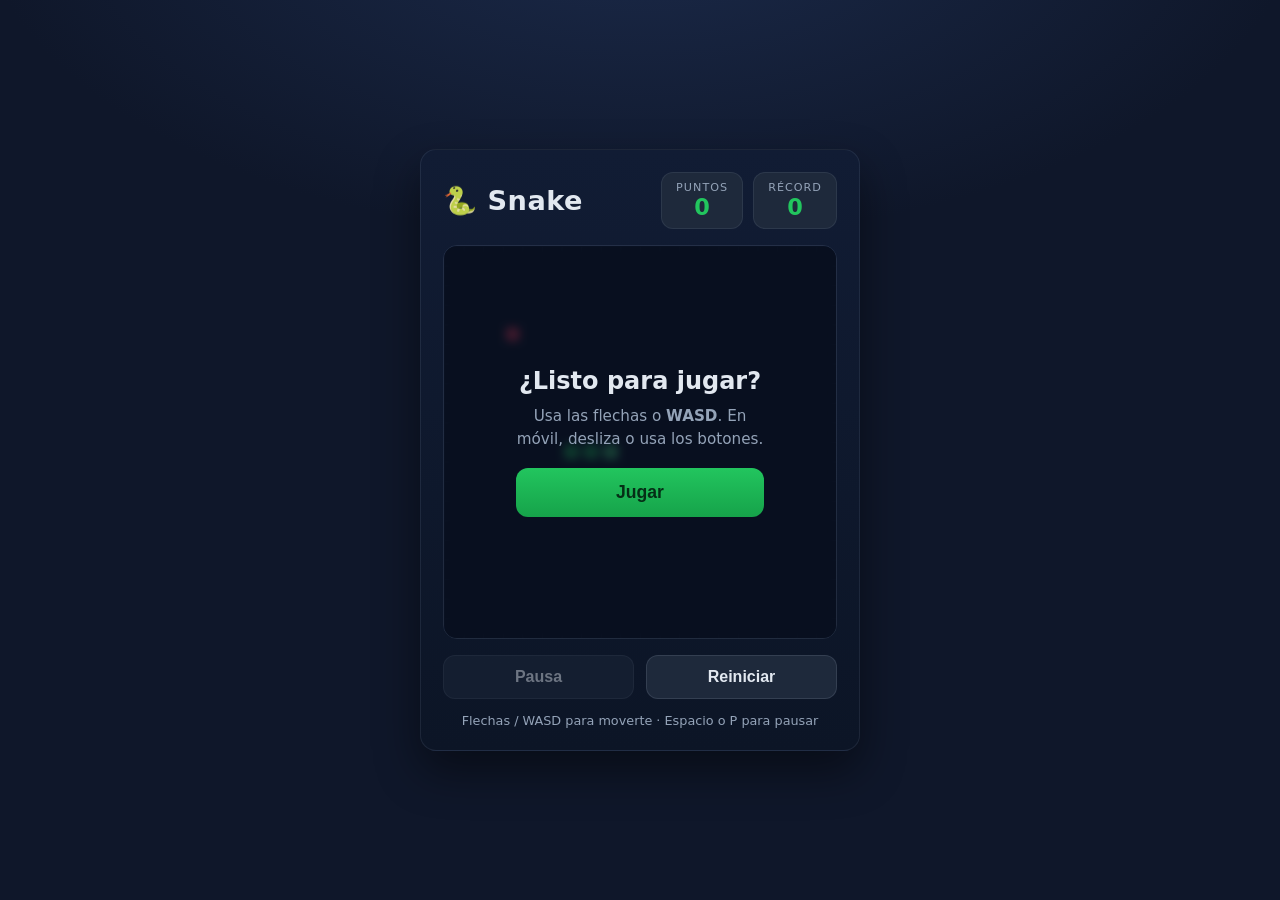
==== commit e1173f47: "Add Snake game (HTML, CSS, JS) Co-authored-by: sss <henrryguzmanzito@users.noreply.github.com>" ====
--- a/index.html
+++ b/index.html
@@ -1,1490 +1,59 @@
 <!DOCTYPE html>
 <html lang="es">
 <head>
-<meta charset="UTF-8">
-<meta name="viewport" content="width=device-width, initial-scale=1.0">
-<title>Zona Cero: Ascenso — Battle Royale</title>
-<style>
-  :root{
-    --bg:#080a10;
-    --bg2:#0c0f14;
-    --panel:#151a22;
-    --panel2:#1c232e;
-    --accent:#ff6a3d;
-    --accent2:#4ee1a0;
-    --accent3:#3dc7ff;
-    --gold:#ffd35a;
-    --text:#e8ecf1;
-    --muted:#8993a4;
-    --danger:#ff4757;
-    --hp:#4ee1a0;
-    --stam:#3dc7ff;
-    --xp:#c56bff;
-    --common:#b4bcc9;
-    --rare:#4aa3ff;
-    --epic:#c56bff;
-    --legend:#ffb347;
-  }
-  *{box-sizing:border-box;}
-  html,body{margin:0;padding:0;background:radial-gradient(circle at 50% 0%, #12161f, var(--bg));color:var(--text);
-    font-family:'Segoe UI',Arial,sans-serif;overflow:hidden;height:100%;user-select:none;-webkit-user-select:none;}
-  #game-wrap{position:relative;width:100%;height:100vh;display:flex;align-items:center;justify-content:center;}
-  canvas{background:#141d13;display:block;image-rendering:pixelated;border-radius:6px;box-shadow:0 0 60px rgba(0,0,0,0.7);max-width:100%;max-height:100%;}
-
-  /* ---------------- HUD ---------------- */
-  #hud{position:absolute;top:0;left:0;width:100%;height:100%;pointer-events:none;font-variant-numeric:tabular-nums;}
-  .bar-wrap{position:absolute;left:16px;bottom:16px;width:280px;}
-  .bar-label{font-size:11px;color:var(--muted);letter-spacing:1px;text-transform:uppercase;margin-bottom:3px;display:flex;justify-content:space-between;}
-  .bar-label span{color:var(--text);font-weight:700;}
-  .bar-bg{width:100%;height:15px;background:#0007;border:1px solid #ffffff22;border-radius:8px;overflow:hidden;margin-bottom:8px;position:relative;}
-  .bar-fill{height:100%;transition:width .12s ease;}
-  #hpFill{background:linear-gradient(90deg,var(--hp),#2b9);}
-  #stamFill{background:linear-gradient(90deg,var(--stam),#2af);}
-  #xpFill{background:linear-gradient(90deg,var(--xp),#7a2fd6);}
-  #xpWrap .bar-bg{height:9px;}
-
-  #weaponBox{position:absolute;right:16px;bottom:16px;background:#151a22cc;border:1px solid #ffffff1a;border-radius:12px;padding:10px 16px;text-align:right;min-width:190px;backdrop-filter:blur(4px);}
-  #weaponName{font-size:19px;font-weight:800;color:var(--accent);letter-spacing:.5px;}
-  #ammoCount{font-size:14px;color:var(--muted);margin-top:2px;}
-  #ammoCount b{color:var(--text);font-size:18px;}
-
-  #slots{position:absolute;right:16px;bottom:104px;display:flex;gap:6px;}
-  .slot{width:44px;height:44px;background:#0007;border:1px solid #ffffff22;border-radius:8px;display:flex;flex-direction:column;align-items:center;justify-content:center;font-size:10px;color:var(--muted);position:relative;transition:.1s;}
-  .slot .sk{position:absolute;top:2px;left:4px;font-size:9px;color:#ffffff55;}
-  .slot .sn{font-weight:700;font-size:11px;}
-  .slot.active{border-color:var(--accent);color:var(--accent);box-shadow:0 0 10px #ff6a3d55;transform:translateY(-3px);}
-  .slot.empty{opacity:.3;}
-
-  #abilityBar{position:absolute;left:50%;bottom:16px;transform:translateX(-50%);display:flex;gap:10px;}
-  .abil{width:58px;height:58px;background:#0008;border:2px solid #ffffff22;border-radius:12px;display:flex;flex-direction:column;align-items:center;justify-content:center;position:relative;overflow:hidden;}
-  .abil .ak{font-size:10px;color:#fff;font-weight:800;}
-  .abil .an{font-size:8px;color:var(--muted);text-transform:uppercase;letter-spacing:.5px;text-align:center;line-height:1.1;}
-  .abil .cd{position:absolute;left:0;bottom:0;width:100%;background:#000000aa;transition:height .1s linear;}
-  .abil.ready{border-color:var(--accent2);box-shadow:0 0 12px #4ee1a044;}
-  .abil .cdtext{position:absolute;font-size:16px;font-weight:800;color:#fff;text-shadow:0 1px 3px #000;}
-
-  #topInfo{position:absolute;top:12px;left:50%;transform:translateX(-50%);display:flex;gap:10px;align-items:center;}
-  .chip{background:#0008;padding:6px 16px;border-radius:20px;border:1px solid #ffffff1a;font-size:13px;color:var(--muted);white-space:nowrap;}
-  .chip b{color:var(--accent);}
-  #aliveChip b{color:var(--accent2);}
-  #zoneChip.warn{border-color:var(--danger);color:#ffb3b8;animation:pulse 1s infinite;}
-  @keyframes pulse{0%,100%{opacity:1;}50%{opacity:.55;}}
-
-  #levelChip{background:#0008;border:1px solid #ffffff1a;border-radius:10px;padding:4px 12px;position:absolute;left:16px;top:14px;font-size:13px;color:var(--muted);}
-  #levelChip b{color:var(--xp);font-size:16px;}
-
-  #killfeed{position:absolute;top:200px;right:16px;font-size:12px;text-align:right;max-width:260px;}
-  #killfeed div{margin-bottom:3px;background:#0007;padding:3px 8px;border-radius:6px;display:inline-block;animation:slidein .25s ease;}
-  @keyframes slidein{from{opacity:0;transform:translateX(20px);}to{opacity:1;transform:none;}}
-
-  #minimap{position:absolute;top:52px;right:16px;display:none;border-radius:6px;}
-
-  #controls{position:absolute;top:52px;left:16px;font-size:11px;color:#ffffff55;line-height:1.6;background:#0006;padding:6px 10px;border-radius:8px;max-width:250px;}
-  #controls b{color:var(--text);}
-
-  #pickupHint{position:absolute;top:56%;left:50%;transform:translateX(-50%);font-size:14px;color:#101010;background:var(--accent2);padding:6px 16px;border-radius:8px;display:none;font-weight:700;box-shadow:0 4px 20px #0007;}
-
-  #dangerVignette{position:absolute;inset:0;pointer-events:none;box-shadow:inset 0 0 160px 40px rgba(255,40,60,0);transition:box-shadow .3s;}
-
-  /* ---------------- SCREENS ---------------- */
-  .screen{position:absolute;inset:0;display:flex;flex-direction:column;align-items:center;justify-content:center;text-align:center;z-index:20;
-    background:radial-gradient(circle at 50% 30%, #12161fdd, #06080cf5);backdrop-filter:blur(3px);overflow-y:auto;padding:24px 12px;}
-  .screen::-webkit-scrollbar{width:8px;} .screen::-webkit-scrollbar-thumb{background:#ffffff22;border-radius:4px;}
-  .screen.hidden{display:none;}
-  .logo{font-size:clamp(40px,8vw,84px);margin:0;letter-spacing:4px;font-weight:900;
-    background:linear-gradient(90deg,var(--accent),var(--gold));-webkit-background-clip:text;background-clip:text;color:transparent;
-    text-shadow:0 0 40px #ff6a3d33;}
-  .tagline{color:var(--muted);letter-spacing:6px;text-transform:uppercase;font-size:13px;margin:4px 0 26px;}
-  .menu-btns{display:flex;flex-direction:column;gap:12px;width:300px;}
-  .btn{background:linear-gradient(90deg,var(--accent),#ff8a5d);color:#141414;border:none;padding:13px 28px;border-radius:30px;font-size:16px;font-weight:800;cursor:pointer;transition:.12s;letter-spacing:.5px;}
-  .btn:hover{filter:brightness(1.12);transform:translateY(-2px);box-shadow:0 8px 24px #ff6a3d44;}
-  .btn.secondary{background:var(--panel2);color:var(--text);border:1px solid #ffffff22;}
-  .btn.secondary:hover{background:#26303d;box-shadow:none;}
-  .btn.small{padding:8px 18px;font-size:13px;}
-  .panel-title{font-size:30px;font-weight:800;margin:0 0 6px;}
-  .panel-sub{color:var(--muted);font-size:14px;margin:0 0 24px;max-width:560px;line-height:1.5;}
-
-  /* class cards */
-  #classGrid{display:flex;gap:16px;flex-wrap:wrap;justify-content:center;max-width:900px;margin-bottom:20px;}
-  .class-card{width:150px;background:var(--panel);border:2px solid #ffffff18;border-radius:14px;padding:14px 12px;cursor:pointer;transition:.15s;text-align:left;}
-  .class-card:hover{border-color:#ffffff44;transform:translateY(-4px);}
-  .class-card.selected{border-color:var(--accent);box-shadow:0 0 26px #ff6a3d44;}
-  .class-icon{width:52px;height:52px;border-radius:50%;margin:0 auto 10px;display:flex;align-items:center;justify-content:center;font-size:26px;}
-  .class-card h3{margin:0 0 4px;text-align:center;font-size:18px;}
-  .class-role{text-align:center;font-size:10px;letter-spacing:2px;text-transform:uppercase;color:var(--muted);margin-bottom:10px;}
-  .class-stats{font-size:11px;color:var(--muted);line-height:1.7;}
-  .class-stats .sbar{display:inline-block;height:6px;border-radius:3px;background:var(--accent2);vertical-align:middle;margin-left:6px;}
-  .class-ability{margin-top:10px;font-size:11px;color:var(--accent2);border-top:1px solid #ffffff14;padding-top:8px;}
-  .class-ability b{color:var(--text);}
-
-  .row{display:flex;gap:10px;align-items:center;justify-content:center;margin-top:8px;flex-wrap:wrap;}
-  .seg{display:flex;background:var(--panel);border:1px solid #ffffff18;border-radius:10px;overflow:hidden;}
-  .seg button{background:none;border:none;color:var(--muted);padding:9px 20px;cursor:pointer;font-size:13px;font-weight:700;}
-  .seg button.active{background:var(--accent);color:#141414;}
-  .field{display:flex;align-items:center;gap:14px;margin:12px 0;font-size:14px;}
-  .field label{width:150px;text-align:right;color:var(--muted);}
-  input[type=range]{width:220px;accent-color:var(--accent);}
-  .howto-cols{display:flex;gap:40px;text-align:left;max-width:760px;flex-wrap:wrap;justify-content:center;}
-  .howto-cols ul{list-style:none;padding:0;font-size:13px;line-height:2;color:var(--muted);}
-  .howto-cols b{color:var(--accent2);}
-  .key{display:inline-block;background:var(--panel2);border:1px solid #ffffff22;border-bottom-width:2px;border-radius:5px;padding:1px 8px;font-size:12px;color:var(--text);font-weight:700;min-width:20px;text-align:center;}
-
-  /* level up cards */
-  #levelupScreen{background:#06080ccc;}
-  .lvl-cards{display:flex;gap:18px;justify-content:center;flex-wrap:wrap;}
-  .lvl-card{width:210px;background:var(--panel);border:2px solid #ffffff18;border-radius:14px;padding:20px 16px;cursor:pointer;transition:.15s;}
-  .lvl-card:hover{border-color:var(--xp);transform:translateY(-5px);box-shadow:0 0 26px #c56bff44;}
-  .lvl-card .lc-icon{font-size:34px;margin-bottom:8px;}
-  .lvl-card h4{margin:0 0 6px;font-size:17px;color:var(--text);}
-  .lvl-card p{margin:0;font-size:12px;color:var(--muted);line-height:1.5;}
-
-  .stat-line{display:flex;justify-content:space-between;width:320px;font-size:14px;padding:5px 0;border-bottom:1px solid #ffffff10;color:var(--muted);}
-  .stat-line b{color:var(--text);}
-
-  .badge{position:absolute;top:10px;right:12px;font-size:11px;color:var(--gold);letter-spacing:1px;}
-  #toast{position:absolute;top:50%;left:50%;transform:translate(-50%,-50%);font-size:clamp(28px,5vw,56px);font-weight:900;letter-spacing:3px;opacity:0;pointer-events:none;text-shadow:0 4px 30px #000;z-index:15;transition:opacity .3s;}
-  .hidden{display:none !important;}
-  .credit{position:absolute;bottom:14px;font-size:11px;color:#ffffff33;}
-</style>
+  <meta charset="UTF-8" />
+  <meta name="viewport" content="width=device-width, initial-scale=1.0, maximum-scale=1.0, user-scalable=no" />
+  <title>Snake · Juego</title>
+  <link rel="preconnect" href="https://fonts.googleapis.com" />
+  <link rel="stylesheet" href="style.css" />
 </head>
 <body>
-<div id="game-wrap">
-  <canvas id="c" width="960" height="600"></canvas>
+  <main class="game">
+    <header class="game__header">
+      <h1 class="game__title">🐍 Snake</h1>
+      <div class="scoreboard">
+        <div class="score">
+          <span class="score__label">Puntos</span>
+          <span class="score__value" id="score">0</span>
+        </div>
+        <div class="score">
+          <span class="score__label">Récord</span>
+          <span class="score__value" id="best">0</span>
+        </div>
+      </div>
+    </header>
 
-  <!-- ============ IN-GAME HUD ============ -->
-  <div id="hud" class="hidden">
-    <div id="dangerVignette"></div>
-    <div class="bar-wrap">
-      <div class="bar-label">Vida <span id="hpNum">100</span></div>
-      <div class="bar-bg"><div class="bar-fill" id="hpFill" style="width:100%"></div></div>
-      <div class="bar-label">Estamina</div>
-      <div class="bar-bg"><div class="bar-fill" id="stamFill" style="width:100%"></div></div>
-      <div id="xpWrap">
-        <div class="bar-label">Nivel <span id="lvlNum">1</span></div>
-        <div class="bar-bg"><div class="bar-fill" id="xpFill" style="width:0%"></div></div>
+    <div class="board-wrap">
+      <canvas id="board" width="400" height="400" aria-label="Tablero del juego Snake"></canvas>
+
+      <div class="overlay" id="overlay">
+        <div class="overlay__card">
+          <h2 class="overlay__title" id="overlayTitle">¿Listo para jugar?</h2>
+          <p class="overlay__text" id="overlayText">
+            Usa las flechas o <b>WASD</b>. En móvil, desliza o usa los botones.
+          </p>
+          <button class="btn btn--primary" id="startBtn">Jugar</button>
+        </div>
       </div>
     </div>
 
-    <div id="slots"></div>
-    <div id="weaponBox">
-      <div id="weaponName">Pistola</div>
-      <div id="ammoCount"><b>16</b> / 18</div>
+    <div class="controls">
+      <button class="btn" id="pauseBtn" disabled>Pausa</button>
+      <button class="btn" id="restartBtn">Reiniciar</button>
     </div>
 
-    <div id="abilityBar"></div>
-
-    <div id="topInfo">
-      <div class="chip" id="aliveChip">Vivos <b id="aliveNum">7</b></div>
-      <div class="chip" id="zoneChip">Zona <b id="zoneTimer">--</b>s</div>
-      <div class="chip" id="killChip">Bajas <b id="killNum">0</b></div>
+    <div class="dpad" aria-hidden="false">
+      <button class="dpad__btn dpad__up" data-dir="up" aria-label="Arriba">▲</button>
+      <button class="dpad__btn dpad__left" data-dir="left" aria-label="Izquierda">◀</button>
+      <button class="dpad__btn dpad__right" data-dir="right" aria-label="Derecha">▶</button>
+      <button class="dpad__btn dpad__down" data-dir="down" aria-label="Abajo">▼</button>
     </div>
 
-    <canvas id="minimap" width="180" height="135"></canvas>
-    <div id="killfeed"></div>
+    <footer class="game__footer">
+      <p>Flechas / WASD para moverte · Espacio o P para pausar</p>
+    </footer>
+  </main>
 
-    <div id="controls">
-      <b>WASD</b> mover · <b>Ratón</b> disparar · <b>Espacio</b> esquivar<br>
-      <b>Q</b> habilidad · <b>F</b> granada · <b>C</b> muro · <b>R</b> recargar<br>
-      <b>E</b> recoger · <b>1-5</b> armas · <b>Shift</b> correr · <b>Esc</b> pausa
-    </div>
-    <div id="pickupHint">Pulsa E para recoger</div>
-    <div id="toast"></div>
-  </div>
-
-  <!-- ============ MAIN MENU ============ -->
-  <div id="menuScreen" class="screen">
-    <div class="badge">v2.0 · ASCENSO</div>
-    <h1 class="logo">ZONA CERO</h1>
-    <div class="tagline">Ascenso · Battle Royale</div>
-    <div class="menu-btns">
-      <button class="btn" id="btnPlay">JUGAR</button>
-      <button class="btn secondary" id="btnHowto">Cómo jugar</button>
-      <button class="btn secondary" id="btnSettings">Ajustes</button>
-    </div>
-    <div class="credit">Aterriza · Saquea · Sube de nivel · Sé el último en pie</div>
-  </div>
-
-  <!-- ============ CLASS / LOBBY ============ -->
-  <div id="classScreen" class="screen hidden">
-    <h2 class="panel-title">Elige tu operador</h2>
-    <p class="panel-sub">Cada clase tiene estadísticas y una habilidad definitiva únicas. Selecciona dificultad y salta al combate.</p>
-    <div id="classGrid"></div>
-    <div class="row">
-      <span style="color:var(--muted);font-size:13px;">Dificultad</span>
-      <div class="seg" id="diffSeg">
-        <button data-d="easy">Fácil</button>
-        <button data-d="normal" class="active">Normal</button>
-        <button data-d="hard">Difícil</button>
-        <button data-d="insane">Demencial</button>
-      </div>
-    </div>
-    <div class="row" style="margin-top:22px;">
-      <button class="btn secondary small" id="btnBackMenu">Volver</button>
-      <button class="btn" id="btnDeploy">DESPLEGAR ▶</button>
-    </div>
-  </div>
-
-  <!-- ============ SETTINGS ============ -->
-  <div id="settingsScreen" class="screen hidden">
-    <h2 class="panel-title">Ajustes</h2>
-    <div class="field"><label>Volumen general</label><input type="range" id="volMaster" min="0" max="100" value="60"><span id="volMasterV">60</span></div>
-    <div class="field"><label>Efectos de sonido</label><input type="range" id="volSfx" min="0" max="100" value="80"><span id="volSfxV">80</span></div>
-    <div class="field"><label>Sacudida de cámara</label><input type="range" id="shakeAmt" min="0" max="100" value="70"><span id="shakeAmtV">70</span></div>
-    <div class="field"><label>Sangre / partículas</label>
-      <div class="seg" id="goreSeg"><button data-g="1" class="active">Sí</button><button data-g="0">No</button></div>
-    </div>
-    <div class="field"><label>Minimapa</label>
-      <div class="seg" id="miniSeg"><button data-m="1" class="active">Sí</button><button data-m="0">No</button></div>
-    </div>
-    <button class="btn secondary small" id="btnBackMenu2" style="margin-top:20px;">Volver</button>
-  </div>
-
-  <!-- ============ HOW TO PLAY ============ -->
-  <div id="howtoScreen" class="screen hidden">
-    <h2 class="panel-title">Cómo jugar</h2>
-    <div class="howto-cols">
-      <ul>
-        <li><span class="key">W A S D</span> Moverse</li>
-        <li><span class="key">Ratón</span> Apuntar y disparar</li>
-        <li><span class="key">Shift</span> Correr (gasta estamina)</li>
-        <li><span class="key">Espacio</span> Esquiva / dash</li>
-        <li><span class="key">R</span> Recargar arma</li>
-        <li><span class="key">E</span> Abrir cofres / recoger</li>
-      </ul>
-      <ul>
-        <li><span class="key">Q</span> Habilidad de clase</li>
-        <li><span class="key">F</span> Lanzar granada</li>
-        <li><span class="key">C</span> Construir muro</li>
-        <li><span class="key">1</span>-<span class="key">5</span> Cambiar arma</li>
-        <li><span class="key">Tab</span> Ver minimapa grande</li>
-        <li><span class="key">Esc</span> / <span class="key">P</span> Pausa</li>
-      </ul>
-    </div>
-    <p class="panel-sub" style="margin-top:20px;">Saquea <b style="color:var(--legend)">cofres de rareza</b> para armas mejores, sube de nivel para elegir <b style="color:var(--xp)">mejoras</b>, y mantente dentro de la zona segura. Vigila los <b style="color:var(--gold)">suministros aéreos</b> con botín legendario.</p>
-    <button class="btn secondary small" id="btnBackMenu3">Volver</button>
-  </div>
-
-  <!-- ============ LEVEL UP ============ -->
-  <div id="levelupScreen" class="screen hidden">
-    <h2 class="panel-title" style="color:var(--xp)">¡NIVEL <span id="lvlUpNum">2</span>!</h2>
-    <p class="panel-sub">Elige una mejora permanente para esta partida</p>
-    <div class="lvl-cards" id="lvlCards"></div>
-  </div>
-
-  <!-- ============ PAUSE ============ -->
-  <div id="pauseScreen" class="screen hidden">
-    <h2 class="panel-title">Pausa</h2>
-    <div class="menu-btns">
-      <button class="btn" id="btnResume">Reanudar</button>
-      <button class="btn secondary" id="btnRestart">Reiniciar partida</button>
-      <button class="btn secondary" id="btnQuit">Salir al menú</button>
-    </div>
-  </div>
-
-  <!-- ============ GAME OVER ============ -->
-  <div id="overScreen" class="screen hidden">
-    <h1 class="logo" id="overTitle" style="font-size:56px;">HAS CAÍDO</h1>
-    <p class="panel-sub" id="overMsg"></p>
-    <div id="overStats"></div>
-    <div class="row" style="margin-top:22px;">
-      <button class="btn" id="btnPlayAgain">Jugar de nuevo</button>
-      <button class="btn secondary" id="btnOverMenu">Menú principal</button>
-    </div>
-  </div>
-</div>
-
-<script>
-(function(){
-"use strict";
-
-/* ============================================================
-   ZONA CERO: ASCENSO — single-file battle royale
-   ============================================================ */
-
-// ---------- CONFIG ----------
-const WORLD = {w: 3000, h: 2200};
-const VIEW = {w: 960, h: 600};
-const ZONE_START_R = 1500;
-const ZONE_MIN_R = 130;
-const ZONE_SHRINK_INTERVAL = 20;
-const ZONE_SHRINK_TIME = 9;
-const N_CHESTS = 26;
-const N_OBSTACLES = 34;
-const SUPPLY_INTERVAL = 28;
-
-const DIFFICULTY = {
-  easy:   {bots:6,  hpMul:0.8, aim:0.10, fireMul:1.35, dmgMul:0.7,  label:"Fácil"},
-  normal: {bots:9,  hpMul:1.0, aim:0.07, fireMul:1.15, dmgMul:1.0,  label:"Normal"},
-  hard:   {bots:13, hpMul:1.3, aim:0.045,fireMul:1.0,  dmgMul:1.25, label:"Difícil"},
-  insane: {bots:18, hpMul:1.6, aim:0.03, fireMul:0.85, dmgMul:1.55, label:"Demencial"}
-};
-
-// rarity tiers: damage & value multiplier
-const RARITY = {
-  common:   {name:"Común",     mul:1.0,  color:"#b4bcc9"},
-  rare:     {name:"Raro",      mul:1.22, color:"#4aa3ff"},
-  epic:     {name:"Épico",     mul:1.5,  color:"#c56bff"},
-  legendary:{name:"Legendario",mul:1.9,  color:"#ffb347"}
-};
-
-const WEAPONS = {
-  fists:   {name:"Puños",    slot:1, dmg:8,  fireRate:0.42, bulletSpeed:0,   range:52,  ammoMax:Infinity, isMelee:true, color:"#ccc"},
-  pistol:  {name:"Pistola",  slot:2, dmg:13, fireRate:0.26, bulletSpeed:680, range:900, ammoMax:15, spread:0.03, color:"#e8ecf1"},
-  smg:     {name:"SMG",      slot:2, dmg:9,  fireRate:0.09, bulletSpeed:760, range:640, ammoMax:32, spread:0.09, color:"#ffe27a"},
-  shotgun: {name:"Escopeta", slot:3, dmg:8,  fireRate:0.72, bulletSpeed:600, range:400, ammoMax:7,  spread:0.24, pellets:8, color:"#ffb347"},
-  rifle:   {name:"Rifle",    slot:4, dmg:17, fireRate:0.13, bulletSpeed:960, range:1150,ammoMax:30, spread:0.045,color:"#4ee1a0"},
-  sniper:  {name:"Francotirador", slot:4, dmg:62, fireRate:1.15, bulletSpeed:1500,range:1800,ammoMax:5, spread:0.005, color:"#ff5da2", pierce:true},
-  lmg:     {name:"Ametralladora", slot:5, dmg:14, fireRate:0.08, bulletSpeed:900, range:1000,ammoMax:80, spread:0.07, color:"#ff884d"}
-};
-
-const CLASSES = {
-  soldier: {name:"Soldado", role:"Equilibrado", icon:"🎖️", color:"#4ee1a0",
-    hp:110, speed:195, stam:100, startWeapon:"rifle",
-    ability:{name:"Andanada", key:"Q", cd:14, dur:5, desc:"Cadencia y daño aumentados durante 5s"},
-    passive:"Munición extra al saquear", stats:{atk:3,def:3,spd:3}},
-  scout: {name:"Explorador", role:"Velocidad", icon:"🏹", color:"#3dc7ff",
-    hp:85, speed:235, stam:130, startWeapon:"smg",
-    ability:{name:"Parpadeo", key:"Q", cd:9, dur:0.15, desc:"Teletransporte corto + breve invulnerabilidad"},
-    passive:"Regenera estamina rápido", stats:{atk:2,def:2,spd:5}},
-  tank: {name:"Fortaleza", role:"Defensa", icon:"🛡️", color:"#ffb347",
-    hp:180, speed:160, stam:90, startWeapon:"shotgun",
-    ability:{name:"Bastión", key:"Q", cd:16, dur:6, desc:"Reduce daño 65% y onda de empuje"},
-    passive:"Vida máxima alta", stats:{atk:3,def:5,spd:2}},
-  medic: {name:"Médico", role:"Soporte", icon:"➕", color:"#ff6ac1",
-    hp:105, speed:190, stam:110, startWeapon:"pistol",
-    ability:{name:"Sanación", key:"Q", cd:13, dur:6, desc:"Cura 55 al instante + regeneración"},
-    passive:"Regeneración de vida constante", stats:{atk:2,def:3,spd:3}},
-  engineer: {name:"Ingeniero", role:"Táctico", icon:"🔧", color:"#c56bff",
-    hp:120, speed:185, stam:100, startWeapon:"pistol",
-    ability:{name:"Torreta", key:"Q", cd:18, dur:12, desc:"Despliega una torreta automática 12s"},
-    passive:"Muros más resistentes y baratos", stats:{atk:3,def:4,spd:3}}
-};
-
-// ---------- STATE ----------
-const S = {MENU:0, CLASS:1, SETTINGS:2, HOWTO:3, PLAYING:4, PAUSED:5, LEVELUP:6, GAMEOVER:7};
-let state = S.MENU;
-let chosenClass = "soldier";
-let difficulty = "normal";
-
-const canvas = document.getElementById('c');
-const ctx = canvas.getContext('2d');
-const mmCanvas = document.getElementById('minimap');
-const mmCtx = mmCanvas.getContext('2d');
-
-let keys = {};
-let mouse = {x:VIEW.w/2, y:VIEW.h/2, down:false};
-let elapsed = 0;
-let killfeedMsgs = [];
-let cam = {x:0, y:0, shakeX:0, shakeY:0, shake:0};
-
-const settings = {master:0.6, sfx:0.8, shake:0.7, gore:true, minimap:true};
-
-function rand(a,b){return a + Math.random()*(b-a);}
-function randi(a,b){return Math.floor(rand(a,b+1));}
-function pick(arr){return arr[Math.floor(Math.random()*arr.length)];}
-function dist(a,b){return Math.hypot(a.x-b.x, a.y-b.y);}
-function clamp(v,lo,hi){return Math.max(lo,Math.min(hi,v));}
-function lerp(a,b,t){return a+(b-a)*t;}
-
-// ---------- WORLD OBJECTS ----------
-let obstacles=[], walls=[], chests=[], bullets=[], particles=[], grenades=[], pickups=[], turrets=[], supplies=[], floatTexts=[];
-let bots=[];
-let zone={};
-let stats={kills:0, damage:0, chests:0, shots:0};
-let player=null;
-
-// ---------- AUDIO ----------
-let actx=null;
-function audioInit(){ if(!actx){ try{actx=new (window.AudioContext||window.webkitAudioContext)();}catch(e){} } }
-function beep(freq, dur, type, vol, slideTo){
-  if(!actx || settings.master<=0 || settings.sfx<=0) return;
-  const t=actx.currentTime;
-  const o=actx.createOscillator(), g=actx.createGain();
-  o.type=type||'square'; o.frequency.setValueAtTime(freq,t);
-  if(slideTo) o.frequency.exponentialRampToValueAtTime(Math.max(20,slideTo), t+dur);
-  const v=(vol||0.2)*settings.master*settings.sfx;
-  g.gain.setValueAtTime(v,t);
-  g.gain.exponentialRampToValueAtTime(0.0001, t+dur);
-  o.connect(g); g.connect(actx.destination);
-  o.start(t); o.stop(t+dur);
-}
-function noiseBurst(dur, vol){
-  if(!actx || settings.master<=0 || settings.sfx<=0) return;
-  const t=actx.currentTime, n=Math.floor(actx.sampleRate*dur);
-  const buf=actx.createBuffer(1,n,actx.sampleRate), d=buf.getChannelData(0);
-  for(let i=0;i<n;i++) d[i]=(Math.random()*2-1)*(1-i/n);
-  const src=actx.createBufferSource(); src.buffer=buf;
-  const g=actx.createGain(); g.gain.value=(vol||0.3)*settings.master*settings.sfx;
-  const f=actx.createBiquadFilter(); f.type='lowpass'; f.frequency.value=1600;
-  src.connect(f); f.connect(g); g.connect(actx.destination); src.start(t);
-}
-const SFX = {
-  shoot:(w)=>{ if(w==='shotgun') noiseBurst(0.12,0.25); else if(w==='sniper') beep(300,0.18,'sawtooth',0.3,90); else beep(rand(420,520),0.05,'square',0.12,rand(180,240)); },
-  hit:()=>beep(200,0.05,'square',0.12,120),
-  kill:()=>beep(660,0.14,'triangle',0.22,220),
-  pickup:()=>{beep(520,0.08,'sine',0.2);setTimeout(()=>beep(760,0.1,'sine',0.2),80);},
-  explode:()=>noiseBurst(0.35,0.5),
-  levelup:()=>{beep(523,0.12,'triangle',0.25);setTimeout(()=>beep(659,0.12,'triangle',0.25),110);setTimeout(()=>beep(784,0.18,'triangle',0.28),220);},
-  ability:()=>beep(300,0.18,'sawtooth',0.22,600),
-  dash:()=>beep(700,0.12,'sine',0.18,300),
-  reload:()=>{beep(180,0.05,'square',0.12);setTimeout(()=>beep(260,0.06,'square',0.12),120);},
-  hurt:()=>beep(160,0.12,'sawtooth',0.2,70),
-  win:()=>{[523,659,784,1046].forEach((f,i)=>setTimeout(()=>beep(f,0.2,'triangle',0.3),i*140));},
-  lose:()=>{[400,300,200].forEach((f,i)=>setTimeout(()=>beep(f,0.3,'sawtooth',0.3),i*180));}
-};
-
-// ---------- PLAYER ----------
-function makePlayer(){
-  const cls = CLASSES[chosenClass];
-  const p = {
-    x: WORLD.w/2, y: WORLD.h/2, r:16,
-    cls: chosenClass,
-    hp: cls.hp, maxHp: cls.hp,
-    stam: cls.stam, maxStam: cls.stam,
-    baseSpeed: cls.speed,
-    facing:0, alive:true, isPlayer:true, hitFlash:0,
-    // effects
-    speedBoostUntil:0, shieldUntil:0, barrageUntil:0, healRegenUntil:0, invulnUntil:0, tankUntil:0,
-    // weapons
-    weapons:{fists:true}, ammo:{}, weaponTier:{}, currentWeapon:cls.startWeapon,
-    fireTimer:0, reloading:false, reloadTimer:0,
-    // resources
-    grenades:2, wallCd:0,
-    abilityCd:0, dashCd:0,
-    // progression
-    level:1, xp:0, xpNext:120,
-    // upgrade multipliers
-    dmgMult:1, speedMult:1, reloadMult:1, fireRateMult:1, abilityCdMult:1,
-    lifesteal:0, critChance:0.05, critMult:1.8, pickupRange:48, thorns:0, extraGrenade:0, regen:0
-  };
-  p.weapons[cls.startWeapon]=true;
-  p.weapons.pistol=true;
-  p.ammo[cls.startWeapon]=WEAPONS[cls.startWeapon].ammoMax;
-  p.ammo.pistol=WEAPONS.pistol.ammoMax;
-  p.weaponTier[cls.startWeapon]='rare';
-  p.weaponTier.pistol='common';
-  if(chosenClass==='medic') p.regen=1.2;
-  return p;
-}
-
-// ---------- BOTS ----------
-const BOT_NAMES=["Vega","Nyx","Kilo","Rook","Zeta","Ash","Bolt","Fang","Onyx","Rex","Juno","Cobra","Slate","Vortex","Hex","Draco","Blitz","Ember","Ghost","Wren"];
-function makeBot(){
-  let x,y;
-  do{ x=rand(150,WORLD.w-150); y=rand(150,WORLD.h-150); } while(player && dist({x,y},player)<520);
-  const D=DIFFICULTY[difficulty];
-  const kind = pick(['normal','normal','rusher','sniper']);
-  let weapon='pistol', hp=70, speed=135;
-  if(kind==='rusher'){ weapon=pick(['shotgun','smg']); hp=85; speed=175; }
-  else if(kind==='sniper'){ weapon=pick(['rifle','sniper']); hp=60; speed=115; }
-  else { weapon=pick(['pistol','rifle','smg']); hp=72; speed=140; }
-  hp=Math.round(hp*D.hpMul);
-  return {
-    x,y,r:16, hp, maxHp:hp, speed, alive:true, kind,
-    weapon, tier:pick(['common','common','rare','epic']),
-    fireTimer:rand(0,1), state:'roam', roamTarget:{x:rand(0,WORLD.w),y:rand(0,WORLD.h)},
-    aimAngle:0, hitFlash:0, dodgeCd:0,
-    name:pick(BOT_NAMES)+" "+randi(10,99)
-  };
-}
-
-// ---------- RESET / START ----------
-function startGame(){
-  audioInit();
-  obstacles=[]; walls=[]; chests=[]; bullets=[]; particles=[]; grenades=[]; pickups=[]; turrets=[]; supplies=[]; floatTexts=[];
-  bots=[]; elapsed=0; killfeedMsgs=[];
-  stats={kills:0, damage:0, chests:0, shots:0};
-  cam={x:0,y:0,shakeX:0,shakeY:0,shake:0};
-  zone={cx:WORLD.w/2, cy:WORLD.h/2, r:ZONE_START_R, targetR:ZONE_START_R, nextShrink:ZONE_SHRINK_INTERVAL, shrinking:false, shrinkTimer:0, nextSupply:SUPPLY_INTERVAL};
-  player=makePlayer();
-
-  for(let i=0;i<N_OBSTACLES;i++){
-    obstacles.push({x:rand(100,WORLD.w-100), y:rand(100,WORLD.h-100), r:rand(24,46), type:Math.random()<0.5?'rock':'tree'});
-  }
-  for(let i=0;i<N_CHESTS;i++) chests.push(spawnChest());
-  const nBots=DIFFICULTY[difficulty].bots;
-  for(let i=0;i<nBots;i++) bots.push(makeBot());
-
-  buildSlots(); buildAbilityBar(); renderKillfeed();
-  setState(S.PLAYING);
-  lastTime=performance.now();
-  requestAnimationFrame(loop);
-}
-
-function rarityRoll(){
-  const r=Math.random();
-  if(r<0.55) return 'common';
-  if(r<0.82) return 'rare';
-  if(r<0.95) return 'epic';
-  return 'legendary';
-}
-function spawnChest(){
-  return {x:rand(120,WORLD.w-120), y:rand(120,WORLD.h-120), opened:false, r:16, rarity:rarityRoll()};
-}
-
-function chestLoot(rarity){
-  // higher rarity -> better weapons / bigger heals
-  const wpnPool = {
-    common:['pistol','smg','shotgun'],
-    rare:['smg','shotgun','rifle'],
-    epic:['rifle','lmg','shotgun'],
-    legendary:['rifle','lmg','sniper']
-  };
-  const roll=Math.random();
-  if(roll<0.42){ return {type:'weapon', id:pick(wpnPool[rarity]), tier:rarity}; }
-  if(roll<0.62){ const w=pick(['pistol','smg','shotgun','rifle','lmg']); return {type:'ammo', weapon:w, amount:WEAPONS[w].ammoMax*(rarity==='legendary'?2:1)}; }
-  if(roll<0.80){ const amt=({common:35,rare:50,epic:70,legendary:100})[rarity]; return {type:'heal', amount:amt}; }
-  if(roll<0.90){ return {type:'grenade', amount:rarity==='legendary'?3:2}; }
-  if(roll<0.96){ return {type:'speed', duration:rarity==='legendary'?12:8}; }
-  return {type:'shield', duration:rarity==='legendary'?14:10};
-}
-
-// ---------- INPUT ----------
-window.addEventListener('keydown', e=>{
-  const k=e.key.toLowerCase();
-  keys[k]=true;
-  if((k==='tab'||k===' ') ) e.preventDefault();
-  if(state===S.PLAYING){
-    if(k==='1') equipSlot(1);
-    if(k==='2') equipSlot(2);
-    if(k==='3') equipSlot(3);
-    if(k==='4') equipSlot(4);
-    if(k==='5') equipSlot(5);
-    if(k==='r') reload();
-    if(k==='e') tryPickup();
-    if(k==='c') tryPlaceWall();
-    if(k==='q') useAbility();
-    if(k==='f') throwGrenade();
-    if(k===' ') doDash();
-    if(k==='escape'||k==='p') pauseGame();
-  } else if(state===S.PAUSED){
-    if(k==='escape'||k==='p') resumeGame();
-  }
-});
-window.addEventListener('keyup', e=>{ keys[e.key.toLowerCase()]=false; });
-canvas.addEventListener('mousemove', e=>{
-  const rect=canvas.getBoundingClientRect();
-  mouse.x=(e.clientX-rect.left)*(canvas.width/rect.width);
-  mouse.y=(e.clientY-rect.top)*(canvas.height/rect.height);
-});
-canvas.addEventListener('mousedown', ()=>{ mouse.down=true; audioInit(); });
-window.addEventListener('mouseup', ()=>{ mouse.down=false; });
-canvas.addEventListener('contextmenu', e=>e.preventDefault());
-
-function ownedWeaponsInSlot(slot){
-  return Object.keys(WEAPONS).filter(w=>player.weapons[w] && WEAPONS[w].slot===slot);
-}
-function equipSlot(slot){
-  const list=ownedWeaponsInSlot(slot);
-  if(!list.length) return;
-  const idx=list.indexOf(player.currentWeapon);
-  const next = idx>=0 ? list[(idx+1)%list.length] : list[0];
-  player.currentWeapon=next;
-  player.reloading=false;
-}
-function reload(){
-  const w=player.currentWeapon;
-  if(WEAPONS[w].isMelee||player.reloading) return;
-  if(player.ammo[w]>=WEAPONS[w].ammoMax) return;
-  player.reloading=true;
-  player.reloadTimer=1.2*player.reloadMult;
-  SFX.reload();
-}
-
-// ---------- ABILITIES ----------
-function useAbility(){
-  if(player.abilityCd>0) return;
-  const cls=CLASSES[player.cls];
-  const cd=cls.ability.cd*player.abilityCdMult;
-  SFX.ability();
-  cam.shake=Math.min(14,cam.shake+6);
-  if(player.cls==='soldier'){ player.barrageUntil=elapsed+cls.ability.dur; }
-  else if(player.cls==='scout'){
-    const dx=Math.cos(player.facing), dy=Math.sin(player.facing);
-    for(let s=0;s<10;s++){ // trail
-      particles.push({x:player.x-dx*s*14, y:player.y-dy*s*14, dx:0,dy:0,life:0.3,color:'#3dc7ff'});
-    }
-    let nx=clamp(player.x+dx*230, player.r, WORLD.w-player.r);
-    let ny=clamp(player.y+dy*230, player.r, WORLD.h-player.r);
-    if(!blockedAt(nx,ny,player.r)){ player.x=nx; player.y=ny; }
-    player.invulnUntil=elapsed+0.6; SFX.dash();
-  }
-  else if(player.cls==='tank'){
-    player.tankUntil=elapsed+cls.ability.dur;
-    // knockback pulse
-    for(const b of bots){ if(b.alive && dist(b,player)<200){ const a=Math.atan2(b.y-player.y,b.x-player.x); b.x+=Math.cos(a)*90; b.y+=Math.sin(a)*90; damageEntity(b,18,true);} }
-    ringParticles(player.x,player.y,'#ffb347');
-    SFX.explode();
-  }
-  else if(player.cls==='medic'){
-    player.hp=Math.min(player.maxHp, player.hp+55);
-    player.healRegenUntil=elapsed+cls.ability.dur;
-    ringParticles(player.x,player.y,'#ff6ac1');
-    floatText(player.x,player.y-20,"+55",'#4ee1a0');
-  }
-  else if(player.cls==='engineer'){
-    turrets.push({x:player.x+Math.cos(player.facing)*30, y:player.y+Math.sin(player.facing)*30, r:14, hp:80, until:elapsed+cls.ability.dur, fireTimer:0, angle:0});
-  }
-  player.abilityCd=cd;
-}
-
-function doDash(){
-  if(player.dashCd>0 || player.stam<25) return;
-  let dx=0,dy=0;
-  if(keys['w'])dy--; if(keys['s'])dy++; if(keys['a'])dx--; if(keys['d'])dx++;
-  if(dx===0&&dy===0){ dx=Math.cos(player.facing); dy=Math.sin(player.facing); }
-  const len=Math.hypot(dx,dy); dx/=len; dy/=len;
-  const nx=clamp(player.x+dx*140, player.r, WORLD.w-player.r);
-  const ny=clamp(player.y+dy*140, player.r, WORLD.h-player.r);
-  if(!blockedAt(nx,player.y,player.r)) player.x=nx;
-  if(!blockedAt(player.x,ny,player.r)) player.y=ny;
-  player.stam-=25; player.dashCd=0.9; player.invulnUntil=elapsed+0.25;
-  for(let s=0;s<6;s++) particles.push({x:player.x-dx*s*10,y:player.y-dy*s*10,dx:0,dy:0,life:0.25,color:CLASSES[player.cls].color});
-  SFX.dash();
-}
-
-function throwGrenade(){
-  if(player.grenades<=0) return;
-  player.grenades--;
-  const a=player.facing;
-  grenades.push({x:player.x+Math.cos(a)*20, y:player.y+Math.sin(a)*20, dx:Math.cos(a)*420, dy:Math.sin(a)*420, fuse:1.1, owner:'player', r:7});
-  beep(300,0.1,'sine',0.15,180);
-}
-
-let wallCooldownMax=3, wallMaxAlive=6;
-function tryPlaceWall(){
-  if(player.wallCd>0) return;
-  const dx=Math.cos(player.facing), dy=Math.sin(player.facing);
-  const px=player.x+dx*54, py=player.y+dy*54;
-  const eng=player.cls==='engineer';
-  walls.push({x:px, y:py, angle:player.facing, len:76, thick:15, hp:eng?140:90, maxHp:eng?140:90});
-  if(walls.length>wallMaxAlive) walls.shift();
-  player.wallCd = eng?2:wallCooldownMax;
-  beep(160,0.12,'square',0.14,110);
-}
-
-function tryPickup(){
-  // chests
-  for(const chest of chests){
-    if(!chest.opened && dist(chest,player)<player.pickupRange){ openChest(chest); return; }
-  }
-  // ground pickups (from supply drops / dead bots)
-  for(let i=pickups.length-1;i>=0;i--){
-    if(dist(pickups[i],player)<player.pickupRange){ applyLoot(pickups[i].loot); pickups.splice(i,1); return; }
-  }
-}
-
-function openChest(chest){
-  chest.opened=true; stats.chests++;
-  const loot=chestLoot(chest.rarity);
-  applyLoot(loot, chest.rarity);
-  gainXp(15);
-  SFX.pickup();
-}
-
-function applyLoot(loot, rarity){
-  addMsg("📦 "+lootLabel(loot));
-  floatText(player.x,player.y-24, lootLabel(loot), RARITY[loot.tier||rarity||'common'].color);
-  if(loot.type==='weapon'){
-    const first=!player.weapons[loot.id];
-    player.weapons[loot.id]=true;
-    // upgrade tier if better
-    const order=['common','rare','epic','legendary'];
-    const cur=player.weaponTier[loot.id]||'common';
-    if(order.indexOf(loot.tier)>order.indexOf(cur) || first) player.weaponTier[loot.id]=loot.tier;
-    const bonus=player.cls==='soldier'?0.8:0.6;
-    player.ammo[loot.id]=Math.min(WEAPONS[loot.id].ammoMax, (player.ammo[loot.id]||0)+Math.floor(WEAPONS[loot.id].ammoMax*bonus));
-    player.currentWeapon=loot.id;
-    buildSlots();
-  } else if(loot.type==='ammo'){
-    player.ammo[loot.weapon]=Math.min(WEAPONS[loot.weapon].ammoMax*3, (player.ammo[loot.weapon]||0)+loot.amount);
-  } else if(loot.type==='heal'){
-    player.hp=Math.min(player.maxHp, player.hp+loot.amount);
-  } else if(loot.type==='grenade'){
-    player.grenades+=loot.amount;
-  } else if(loot.type==='speed'){
-    player.speedBoostUntil=elapsed+loot.duration;
-  } else if(loot.type==='shield'){
-    player.shieldUntil=elapsed+loot.duration;
-  }
-}
-function lootLabel(loot){
-  if(loot.type==='weapon') return (RARITY[loot.tier]?RARITY[loot.tier].name+" ":"")+WEAPONS[loot.id].name;
-  if(loot.type==='ammo') return "Munición "+WEAPONS[loot.weapon].name;
-  if(loot.type==='heal') return "Botiquín +"+loot.amount;
-  if(loot.type==='grenade') return loot.amount+" Granadas";
-  if(loot.type==='speed') return "Poción de velocidad";
-  if(loot.type==='shield') return "Escudo temporal";
-  return "objeto";
-}
-
-// ---------- XP / LEVEL ----------
-function gainXp(amt){
-  player.xp+=amt;
-  while(player.xp>=player.xpNext){
-    player.xp-=player.xpNext;
-    player.level++;
-    player.xpNext=Math.round(player.xpNext*1.35+40);
-    openLevelUp();
-  }
-}
-
-const UPGRADES=[
-  {icon:"⚔️", name:"Daño +18%", desc:"Todas tus armas pegan más fuerte.", apply:()=>player.dmgMult*=1.18},
-  {icon:"❤️", name:"Vitalidad +30", desc:"Aumenta y rellena tu vida máxima.", apply:()=>{player.maxHp+=30;player.hp+=30;}},
-  {icon:"👟", name:"Velocidad +12%", desc:"Te mueves más rápido.", apply:()=>player.speedMult*=1.12},
-  {icon:"🔁", name:"Recarga rápida", desc:"Recargas un 25% más rápido.", apply:()=>player.reloadMult*=0.75},
-  {icon:"🔥", name:"Cadencia +15%", desc:"Disparas más rápido.", apply:()=>player.fireRateMult*=0.85},
-  {icon:"🩸", name:"Robo de vida", desc:"Recuperas vida al causar daño (+6%).", apply:()=>player.lifesteal+=0.06},
-  {icon:"🎯", name:"Crítico +12%", desc:"Más probabilidad de golpe crítico.", apply:()=>player.critChance+=0.12},
-  {icon:"⏱️", name:"Habilidad rápida", desc:"Reduce el enfriamiento de tu habilidad 20%.", apply:()=>player.abilityCdMult*=0.8},
-  {icon:"💣", name:"Granadero", desc:"+2 granadas y radio de explosión mayor.", apply:()=>{player.grenades+=2;player.extraGrenade++;}},
-  {icon:"🛡️", name:"Coraza espinada", desc:"Refleja daño a atacantes cercanos.", apply:()=>player.thorns+=6},
-  {icon:"💚", name:"Regeneración", desc:"Recuperas vida lentamente con el tiempo.", apply:()=>player.regen+=1.5},
-  {icon:"🧲", name:"Imán de botín", desc:"Mayor alcance de recogida.", apply:()=>player.pickupRange+=30}
-];
-function openLevelUp(){
-  const pool=[...UPGRADES].sort(()=>Math.random()-0.5).slice(0,3);
-  const container=document.getElementById('lvlCards');
-  container.innerHTML='';
-  document.getElementById('lvlUpNum').textContent=player.level;
-  pool.forEach(up=>{
-    const el=document.createElement('div');
-    el.className='lvl-card';
-    el.innerHTML=`<div class="lc-icon">${up.icon}</div><h4>${up.name}</h4><p>${up.desc}</p>`;
-    el.addEventListener('click',()=>{ up.apply(); closeLevelUp(); });
-    container.appendChild(el);
-  });
-  SFX.levelup();
-  setState(S.LEVELUP);
-}
-function closeLevelUp(){
-  buildSlots(); buildAbilityBar();
-  setState(S.PLAYING);
-  lastTime=performance.now();
-  requestAnimationFrame(loop);
-}
-
-function addMsg(t){ killfeedMsgs.unshift(t); if(killfeedMsgs.length>6) killfeedMsgs.pop(); renderKillfeed(); }
-function renderKillfeed(){ document.getElementById('killfeed').innerHTML=killfeedMsgs.map(m=>`<div>${m}</div>`).join(''); }
-function floatText(x,y,txt,color){ floatTexts.push({x,y,txt,color,life:0.9,vy:-40}); }
-
-// ---------- COLLISION ----------
-function circleBlockedByObstacles(x,y,r){
-  for(const o of obstacles){ if(dist({x,y},o)<r+o.r) return true; }
-  return false;
-}
-function wallBlocks(x,y,r,wall){
-  const dx=Math.cos(wall.angle), dy=Math.sin(wall.angle), half=wall.len/2;
-  const relx=x-wall.x, rely=y-wall.y;
-  const t=clamp(relx*dx+rely*dy, -half, half);
-  return dist({x,y},{x:wall.x+dx*t, y:wall.y+dy*t}) < r+wall.thick/2;
-}
-function blockedAt(x,y,r){
-  if(circleBlockedByObstacles(x,y,r)) return true;
-  for(const w of walls){ if(wallBlocks(x,y,r,w)) return true; }
-  return false;
-}
-
-// ---------- COMBAT ----------
-function weaponDamage(wKey, tier, isPlayerSrc){
-  let d=WEAPONS[wKey].dmg*(RARITY[tier||'common'].mul);
-  if(isPlayerSrc) d*=player.dmgMult;
-  return d;
-}
-function fireWeapon(shooter, isPlayer){
-  const wKey = isPlayer ? player.currentWeapon : shooter.weapon;
-  const wDef = WEAPONS[wKey];
-  const tier = isPlayer ? (player.weaponTier[wKey]||'common') : shooter.tier;
-  let angle;
-  if(isPlayer){
-    const wm=screenToWorld(mouse.x,mouse.y);
-    angle=Math.atan2(wm.y-shooter.y, wm.x-shooter.x);
-    player.facing=angle;
-  } else angle=shooter.aimAngle;
-
-  if(wDef.isMelee){
-    const targets=isPlayer?bots.filter(b=>b.alive):[player];
-    for(const t of targets){
-      if(!t.alive) continue;
-      let diff=Math.abs(Math.atan2(t.y-shooter.y,t.x-shooter.x)-angle);
-      if(diff>Math.PI) diff=2*Math.PI-diff;
-      if(dist(shooter,t)<wDef.range && diff<0.7){ dealHit(t, weaponDamage(wKey,tier,isPlayer), isPlayer); spawnHitParticles(t.x,t.y); }
-    }
-    spawnMeleeSwing(shooter,angle);
-    return;
-  }
-
-  if(isPlayer){
-    if(player.reloading) return;
-    if(player.ammo[wKey]<=0){ reload(); return; }
-    player.ammo[wKey]--;
-    stats.shots++;
-  }
-
-  const barrage = isPlayer && elapsed<player.barrageUntil;
-  const pellets=wDef.pellets||1;
-  for(let i=0;i<pellets;i++){
-    let spread=(Math.random()-0.5)*(wDef.spread||0)*2;
-    if(barrage) spread*=0.4;
-    const a=angle+spread;
-    let dmg=weaponDamage(wKey,tier,isPlayer);
-    if(barrage) dmg*=1.35;
-    let crit=false;
-    if(isPlayer && Math.random()<player.critChance){ dmg*=player.critMult; crit=true; }
-    bullets.push({
-      x:shooter.x+Math.cos(a)*shooter.r, y:shooter.y+Math.sin(a)*shooter.r,
-      dx:Math.cos(a)*wDef.bulletSpeed, dy:Math.sin(a)*wDef.bulletSpeed,
-      dmg, life:wDef.range/wDef.bulletSpeed, owner:isPlayer?'player':'bot',
-      color:crit?'#ffef6a':wDef.color, pierce:wDef.pierce, crit, r:wDef.pierce?4:3,
-      sourceBot:isPlayer?null:shooter
-    });
-  }
-  if(isPlayer){
-    let fr=wDef.fireRate*player.fireRateMult;
-    if(barrage) fr*=0.5;
-    player.fireTimer=fr;
-    SFX.shoot(wKey);
-    cam.shake=Math.min(12, cam.shake + (wKey==='sniper'?7:wKey==='shotgun'?5:1.2));
-  }
-}
-
-function spawnHitParticles(x,y){ if(!settings.gore) return; for(let i=0;i<7;i++) particles.push({x,y,dx:rand(-140,140),dy:rand(-140,140),life:0.35,color:'#ff5555'}); }
-function spawnMeleeSwing(sh,a){ particles.push({x:sh.x+Math.cos(a)*30,y:sh.y+Math.sin(a)*30,dx:0,dy:0,life:0.15,color:'#fff',isSwing:true,angle:a}); }
-function ringParticles(x,y,color){ for(let i=0;i<20;i++){ const a=i/20*Math.PI*2; particles.push({x,y,dx:Math.cos(a)*220,dy:Math.sin(a)*220,life:0.4,color}); } }
-
-function dealHit(ent, dmg, byPlayer){
-  // effects reductions for player target
-  if(ent.isPlayer){
-    if(elapsed<ent.invulnUntil) return;
-    if(elapsed<ent.tankUntil) dmg*=0.35;
-    if(elapsed<ent.shieldUntil) dmg*=0.45;
-  }
-  dmg=Math.round(dmg);
-  ent.hp-=dmg; ent.hitFlash=0.15;
-  if(byPlayer){ stats.damage+=dmg; if(player.lifesteal>0){ player.hp=Math.min(player.maxHp, player.hp+dmg*player.lifesteal); } }
-  floatText(ent.x, ent.y-ent.r-6, dmg, ent.isPlayer?'#ff6a6a':(dmg>=40?'#ffef6a':'#ffffff'));
-  if(ent.isPlayer){
-    SFX.hurt(); cam.shake=Math.min(16,cam.shake+4);
-    if(player.thorns>0 && !byPlayer){/* thorns handled where attacker known */}
-  } else SFX.hit();
-  if(ent.hp<=0 && ent.alive){
-    ent.alive=false;
-    if(ent.isPlayer){ endGame(false); }
-    else {
-      stats.kills += byPlayer?1:0;
-      addMsg((byPlayer?"💀 Tú":"☠️ La zona")+" → "+ent.name);
-      if(byPlayer){ gainXp(42); SFX.kill(); }
-      dropBotLoot(ent);
-      spawnHitParticles(ent.x,ent.y);
-    }
-  }
-}
-function damageEntity(ent,dmg,byPlayer){ dealHit(ent,dmg,byPlayer); }
-
-function dropBotLoot(bot){
-  if(Math.random()<0.55){
-    const roll=Math.random();
-    let loot;
-    if(roll<0.4) loot={type:'ammo', weapon:bot.weapon, amount:WEAPONS[bot.weapon].ammoMax};
-    else if(roll<0.7) loot={type:'heal', amount:30};
-    else if(roll<0.85) loot={type:'grenade', amount:1};
-    else loot={type:'weapon', id:bot.weapon, tier:bot.tier};
-    pickups.push({x:bot.x, y:bot.y, r:12, loot, bob:0});
-  }
-}
-
-// ---------- CAMERA ----------
-function updateCamera(dt){
-  cam.x=clamp(player.x-VIEW.w/2, 0, WORLD.w-VIEW.w);
-  cam.y=clamp(player.y-VIEW.h/2, 0, WORLD.h-VIEW.h);
-  cam.shake=Math.max(0, cam.shake-dt*30);
-  const s=cam.shake*settings.shake;
-  cam.shakeX=rand(-s,s); cam.shakeY=rand(-s,s);
-}
-function screenToWorld(sx,sy){ return {x:sx+cam.x-cam.shakeX, y:sy+cam.y-cam.shakeY}; }
-function worldToScreen(x,y){ return {x:x-cam.x+cam.shakeX, y:y-cam.y+cam.shakeY}; }
-
-// ---------- UPDATE: PLAYER ----------
-function updatePlayer(dt){
-  if(!player.alive) return;
-  let dx=0,dy=0;
-  if(keys['w'])dy--; if(keys['s'])dy++; if(keys['a'])dx--; if(keys['d'])dx++;
-  const moving=dx!==0||dy!==0;
-  if(moving){ const l=Math.hypot(dx,dy); dx/=l; dy/=l; }
-  let speed=player.baseSpeed*player.speedMult;
-  if(elapsed<player.speedBoostUntil) speed*=1.55;
-  const sprinting=keys['shift'] && player.stam>3 && moving;
-  if(sprinting){ speed*=1.5; player.stam=Math.max(0,player.stam-dt*26); }
-  else { const rr=player.cls==='scout'?24:14; player.stam=Math.min(player.maxStam, player.stam+dt*rr); }
-
-  const nx=player.x+dx*speed*dt, ny=player.y+dy*speed*dt;
-  if(!blockedAt(nx,player.y,player.r)) player.x=clamp(nx,player.r,WORLD.w-player.r);
-  if(!blockedAt(player.x,ny,player.r)) player.y=clamp(ny,player.r,WORLD.h-player.r);
-
-  const wm=screenToWorld(mouse.x,mouse.y);
-  player.facing=Math.atan2(wm.y-player.y, wm.x-player.x);
-
-  if(player.fireTimer>0) player.fireTimer-=dt;
-  if(mouse.down && player.fireTimer<=0) fireWeapon(player,true);
-
-  if(player.reloading){ player.reloadTimer-=dt; if(player.reloadTimer<=0){ player.reloading=false; player.ammo[player.currentWeapon]=WEAPONS[player.currentWeapon].ammoMax; } }
-
-  // regen / heal
-  let reg=player.regen;
-  if(elapsed<player.healRegenUntil) reg+=8;
-  if(reg>0) player.hp=Math.min(player.maxHp, player.hp+reg*dt);
-
-  // zone damage
-  if(dist(player,zone)>zone.r){ player.hp-=DIFFICULTY[difficulty].dmgMul*3*dt; if(player.hp<=0&&player.alive){player.alive=false;endGame(false);} }
-
-  if(player.hitFlash>0) player.hitFlash-=dt;
-  if(player.wallCd>0) player.wallCd-=dt;
-  if(player.abilityCd>0) player.abilityCd-=dt;
-  if(player.dashCd>0) player.dashCd-=dt;
-}
-
-// ---------- UPDATE: BOTS ----------
-function updateBots(dt){
-  const D=DIFFICULTY[difficulty];
-  for(const b of bots){
-    if(!b.alive) continue;
-    if(b.hitFlash>0) b.hitFlash-=dt;
-    if(b.dodgeCd>0) b.dodgeCd-=dt;
-
-    const wDef=WEAPONS[b.weapon];
-    const dPlayer=player.alive?dist(b,player):Infinity;
-    const sightRange = b.kind==='sniper'?720:520;
-    const sees=dPlayer<sightRange && player.alive;
-    let moveTarget;
-
-    if(sees){
-      b.state='engage';
-      const ideal = b.kind==='sniper'?520 : b.kind==='rusher'?90 : 240;
-      if(dPlayer<ideal-60) moveTarget={x:b.x-(player.x-b.x), y:b.y-(player.y-b.y)};
-      else if(dPlayer>ideal+60) moveTarget=player;
-      else moveTarget={x:b.x+(Math.random()-0.5)*50, y:b.y+(Math.random()-0.5)*50};
-      b.aimAngle=Math.atan2(player.y-b.y, player.x-b.x)+rand(-D.aim,D.aim);
-      b.fireTimer-=dt;
-      if(b.fireTimer<=0 && dPlayer<wDef.range){
-        fireWeapon(b,false);
-        b.fireTimer=wDef.fireRate*D.fireMul*rand(1.0,1.5);
-      }
-    } else {
-      b.state='roam';
-      if(dist(b,b.roamTarget)<40) b.roamTarget={x:rand(80,WORLD.w-80),y:rand(80,WORLD.h-80)};
-      moveTarget=b.roamTarget;
-    }
-    if(dist(b,zone)>zone.r*0.92) moveTarget=zone;
-
-    const ang=Math.atan2(moveTarget.y-b.y, moveTarget.x-b.x);
-    const nx=b.x+Math.cos(ang)*b.speed*dt, ny=b.y+Math.sin(ang)*b.speed*dt;
-    if(!blockedAt(nx,b.y,b.r)) b.x=clamp(nx,b.r,WORLD.w-b.r);
-    if(!blockedAt(b.x,ny,b.r)) b.y=clamp(ny,b.r,WORLD.h-b.r);
-
-    if(dist(b,zone)>zone.r){ b.hp-=3*dt; if(b.hp<=0&&b.alive){ b.alive=false; addMsg("☠️ La zona → "+b.name); dropBotLoot(b);} }
-  }
-}
-
-// ---------- UPDATE: TURRETS ----------
-function updateTurrets(dt){
-  for(let i=turrets.length-1;i>=0;i--){
-    const t=turrets[i];
-    if(elapsed>t.until || t.hp<=0){ ringParticles(t.x,t.y,'#c56bff'); turrets.splice(i,1); continue; }
-    // target nearest alive bot
-    let best=null, bd=600;
-    for(const b of bots){ if(b.alive){ const d=dist(b,t); if(d<bd){bd=d;best=b;} } }
-    if(best){
-      t.angle=Math.atan2(best.y-t.y, best.x-t.x);
-      t.fireTimer-=dt;
-      if(t.fireTimer<=0){
-        t.fireTimer=0.22;
-        bullets.push({x:t.x+Math.cos(t.angle)*16, y:t.y+Math.sin(t.angle)*16, dx:Math.cos(t.angle)*820, dy:Math.sin(t.angle)*820, dmg:10*player.dmgMult, life:0.9, owner:'player', color:'#c56bff', r:3});
-        beep(500,0.04,'square',0.06,300);
-      }
-    }
-  }
-}
-
-// ---------- UPDATE: BULLETS ----------
-function updateBullets(dt){
-  for(let i=bullets.length-1;i>=0;i--){
-    const bl=bullets[i];
-    bl.x+=bl.dx*dt; bl.y+=bl.dy*dt; bl.life-=dt;
-    let dead=bl.life<=0;
-    if(!dead){ for(const o of obstacles){ if(dist(bl,o)<o.r){dead=true;break;} } }
-    if(!dead){ for(const w of walls){ if(wallBlocks(bl.x,bl.y,3,w)){ w.hp-=16; if(w.hp<=0){const idx=walls.indexOf(w); if(idx>=0) walls.splice(idx,1);} if(!bl.pierce){dead=true;} break; } } }
-    if(!dead){
-      if(bl.owner==='player'){
-        for(const b of bots){ if(b.alive && dist(bl,b)<b.r){ dealHit(b,bl.dmg,true); spawnHitParticles(bl.x,bl.y); if(!bl.pierce){dead=true;} break; } }
-      } else {
-        if(player.alive && dist(bl,player)<player.r){
-          dealHit(player,bl.dmg,false); spawnHitParticles(bl.x,bl.y);
-          if(player.thorns>0 && bl.sourceBot && bl.sourceBot.alive) dealHit(bl.sourceBot,player.thorns,true);
-          if(!bl.pierce) dead=true;
-        }
-      }
-    }
-    if(dead) bullets.splice(i,1);
-  }
-}
-
-// ---------- UPDATE: GRENADES ----------
-function updateGrenades(dt){
-  for(let i=grenades.length-1;i>=0;i--){
-    const g=grenades[i];
-    g.x+=g.dx*dt; g.y+=g.dy*dt; g.dx*=0.94; g.dy*=0.94; g.fuse-=dt;
-    if(g.fuse<=0){
-      explode(g.x,g.y, g.owner==='player');
-      grenades.splice(i,1);
-    }
-  }
-}
-function explode(x,y,byPlayer){
-  const radius=90+(player.extraGrenade*22);
-  SFX.explode(); cam.shake=Math.min(20,cam.shake+12);
-  if(settings.gore) for(let i=0;i<26;i++){ const a=rand(0,Math.PI*2), sp=rand(60,320); particles.push({x,y,dx:Math.cos(a)*sp,dy:Math.sin(a)*sp,life:rand(0.3,0.6),color:pick(['#ff6a3d','#ffd35a','#ff884d'])}); }
-  particles.push({x,y,dx:0,dy:0,life:0.3,color:'#ffce54',blast:radius});
-  const dmg=70*(byPlayer?player.dmgMult:1);
-  for(const b of bots){ if(b.alive && dist({x,y},b)<radius){ const f=1-dist({x,y},b)/radius; dealHit(b, dmg*f, byPlayer); } }
-  if(player.alive && dist({x,y},player)<radius){ const f=1-dist({x,y},player)/radius; if(!byPlayer||true) dealHit(player, dmg*f*(byPlayer?0.25:1), false); }
-  // damage walls
-  for(let i=walls.length-1;i>=0;i--){ if(dist({x,y},walls[i])<radius){ walls[i].hp-=60; if(walls[i].hp<=0) walls.splice(i,1); } }
-}
-
-// ---------- UPDATE: PARTICLES / PICKUPS / TEXT ----------
-function updateParticles(dt){
-  for(let i=particles.length-1;i>=0;i--){ const p=particles[i]; p.life-=dt; p.x+=(p.dx||0)*dt; p.y+=(p.dy||0)*dt; if(p.dx){p.dx*=0.92;p.dy*=0.92;} if(p.life<=0) particles.splice(i,1); }
-  for(const pk of pickups) pk.bob+=dt*3;
-  for(let i=floatTexts.length-1;i>=0;i--){ const f=floatTexts[i]; f.life-=dt; f.y+=f.vy*dt; f.vy*=0.94; if(f.life<=0) floatTexts.splice(i,1); }
-}
-
-// ---------- UPDATE: ZONE + SUPPLY ----------
-function updateZone(dt){
-  zone.nextShrink-=dt;
-  if(!zone.shrinking && zone.nextShrink<=0 && zone.r>ZONE_MIN_R){
-    zone.shrinking=true; zone.shrinkTimer=ZONE_SHRINK_TIME; zone.startR=zone.r;
-    zone.targetR=Math.max(ZONE_MIN_R, zone.r*0.62);
-    zone.startCx=zone.cx; zone.startCy=zone.cy;
-    zone.targetCx=clamp(zone.cx+rand(-300,300), zone.targetR+50, WORLD.w-zone.targetR-50);
-    zone.targetCy=clamp(zone.cy+rand(-300,300), zone.targetR+50, WORLD.h-zone.targetR-50);
-    addMsg("⚠️ ¡La zona se está cerrando!");
-  }
-  if(zone.shrinking){
-    zone.shrinkTimer-=dt;
-    const t=clamp(1-zone.shrinkTimer/ZONE_SHRINK_TIME,0,1);
-    zone.r=lerp(zone.startR,zone.targetR,t);
-    zone.cx=lerp(zone.startCx,zone.targetCx,t);
-    zone.cy=lerp(zone.startCy,zone.targetCy,t);
-    if(t>=1){ zone.shrinking=false; zone.nextShrink=ZONE_SHRINK_INTERVAL; }
-  }
-  // supply drops
-  zone.nextSupply-=dt;
-  if(zone.nextSupply<=0){
-    zone.nextSupply=SUPPLY_INTERVAL;
-    const sx=clamp(zone.cx+rand(-zone.r*0.6,zone.r*0.6), 80, WORLD.w-80);
-    const sy=clamp(zone.cy+rand(-zone.r*0.6,zone.r*0.6), 80, WORLD.h-80);
-    supplies.push({x:sx, y:sy, z:400, r:20, landed:false});
-    addMsg("🪂 ¡Suministro aéreo entrante!");
-  }
-  for(const s of supplies){
-    if(!s.landed){ s.z-=180*dt; if(s.z<=0){ s.z=0; s.landed=true; beep(120,0.3,'sine',0.2,60); } }
-  }
-}
-function trySupplyPickup(){
-  for(let i=supplies.length-1;i>=0;i--){
-    const s=supplies[i];
-    if(s.landed && dist(s,player)<player.pickupRange){
-      applyLoot(chestLoot('legendary'),'legendary');
-      applyLoot({type:'grenade',amount:2});
-      supplies.splice(i,1);
-      SFX.pickup();
-    }
-  }
-}
-
-// ---------- RENDER ----------
-function drawWorldBackdrop(){
-  ctx.fillStyle='#141d13'; ctx.fillRect(0,0,VIEW.w,VIEW.h);
-  ctx.strokeStyle='rgba(255,255,255,0.035)'; ctx.lineWidth=1;
-  const grid=60;
-  const ox=(cam.x-cam.shakeX)%grid, oy=(cam.y-cam.shakeY)%grid;
-  for(let x=-ox;x<VIEW.w;x+=grid){ ctx.beginPath(); ctx.moveTo(x,0); ctx.lineTo(x,VIEW.h); ctx.stroke(); }
-  for(let y=-oy;y<VIEW.h;y+=grid){ ctx.beginPath(); ctx.moveTo(0,y); ctx.lineTo(VIEW.w,y); ctx.stroke(); }
-  // world border
-  const tl=worldToScreen(0,0), br=worldToScreen(WORLD.w,WORLD.h);
-  ctx.strokeStyle='rgba(255,106,61,0.4)'; ctx.lineWidth=4;
-  ctx.strokeRect(tl.x,tl.y, br.x-tl.x, br.y-tl.y);
-}
-function drawZone(){
-  const s=worldToScreen(zone.cx,zone.cy);
-  ctx.save();
-  ctx.beginPath(); ctx.rect(0,0,VIEW.w,VIEW.h);
-  ctx.arc(s.x,s.y,zone.r,0,Math.PI*2,true);
-  ctx.fillStyle= zone.shrinking?'rgba(150,0,30,0.42)':'rgba(120,0,20,0.32)';
-  ctx.fill('evenodd'); ctx.restore();
-  ctx.beginPath(); ctx.arc(s.x,s.y,zone.r,0,Math.PI*2);
-  ctx.strokeStyle=zone.shrinking?'#ff5da2':'#3dc7ff'; ctx.lineWidth=3;
-  ctx.shadowColor=ctx.strokeStyle; ctx.shadowBlur=14; ctx.stroke(); ctx.shadowBlur=0;
-}
-function drawObstacles(){
-  for(const o of obstacles){
-    const s=worldToScreen(o.x,o.y);
-    if(s.x<-60||s.x>VIEW.w+60||s.y<-60||s.y>VIEW.h+60) continue;
-    ctx.beginPath(); ctx.arc(s.x,s.y,o.r,0,Math.PI*2);
-    ctx.fillStyle=o.type==='rock'?'#5b5f66':'#2f5233'; ctx.fill();
-    ctx.strokeStyle='rgba(0,0,0,0.4)'; ctx.stroke();
-    if(o.type==='tree'){ ctx.beginPath(); ctx.arc(s.x,s.y,o.r*0.55,0,Math.PI*2); ctx.fillStyle='#3d6b42'; ctx.fill(); }
-  }
-}
-function drawWalls(){
-  for(const w of walls){
-    const s=worldToScreen(w.x,w.y);
-    ctx.save(); ctx.translate(s.x,s.y); ctx.rotate(w.angle+Math.PI/2);
-    ctx.fillStyle='#a9713b'; ctx.fillRect(-w.len/2,-w.thick/2,w.len,w.thick);
-    ctx.strokeStyle='#6b4423'; ctx.strokeRect(-w.len/2,-w.thick/2,w.len,w.thick);
-    ctx.restore();
-    ctx.fillStyle='#0008'; ctx.fillRect(s.x-20,s.y-w.thick-4,40,4);
-    ctx.fillStyle='#4ee1a0'; ctx.fillRect(s.x-20,s.y-w.thick-4,40*(w.hp/w.maxHp),4);
-  }
-}
-let pickupNear=false;
-function drawChests(){
-  for(const c of chests){
-    if(c.opened) continue;
-    const s=worldToScreen(c.x,c.y);
-    if(s.x<-40||s.x>VIEW.w+40||s.y<-40||s.y>VIEW.h+40) continue;
-    const col=RARITY[c.rarity].color;
-    ctx.shadowColor=col; ctx.shadowBlur=c.rarity==='legendary'?16:c.rarity==='epic'?10:0;
-    ctx.fillStyle='#c98a2c'; ctx.fillRect(s.x-14,s.y-10,28,20);
-    ctx.strokeStyle=col; ctx.lineWidth=2; ctx.strokeRect(s.x-14,s.y-10,28,20);
-    ctx.shadowBlur=0;
-    ctx.fillStyle=col; ctx.fillRect(s.x-3,s.y-10,6,20);
-    if(dist(c,player)<player.pickupRange) pickupNear=true;
-  }
-}
-function drawPickups(){
-  for(const pk of pickups){
-    const s=worldToScreen(pk.x,pk.y);
-    const yo=Math.sin(pk.bob)*3;
-    ctx.beginPath(); ctx.arc(s.x,s.y+yo,9,0,Math.PI*2);
-    ctx.fillStyle=pk.loot.type==='heal'?'#4ee1a0':pk.loot.type==='grenade'?'#ff884d':pk.loot.type==='weapon'?'#ffd35a':'#3dc7ff';
-    ctx.fill(); ctx.strokeStyle='#0008'; ctx.stroke();
-    ctx.fillStyle='#111'; ctx.font='bold 10px Arial'; ctx.textAlign='center';
-    ctx.fillText(pk.loot.type==='heal'?'+':pk.loot.type==='grenade'?'✹':pk.loot.type==='weapon'?'⌖':'•', s.x, s.y+yo+3);
-    if(dist(pk,player)<player.pickupRange) pickupNear=true;
-  }
-}
-function drawSupplies(){
-  for(const s of supplies){
-    const sc=worldToScreen(s.x, s.y - s.z);
-    if(s.z>0){ // parachute
-      ctx.beginPath(); ctx.arc(sc.x, sc.y-18, 20, Math.PI, 0); ctx.fillStyle='#ffd35a'; ctx.fill();
-      ctx.strokeStyle='#fff8'; ctx.beginPath(); ctx.moveTo(sc.x-16,sc.y-16); ctx.lineTo(sc.x,sc.y); ctx.moveTo(sc.x+16,sc.y-16); ctx.lineTo(sc.x,sc.y); ctx.stroke();
-    } else {
-      ctx.shadowColor='#ffd35a'; ctx.shadowBlur=18;
-    }
-    ctx.fillStyle='#c98a2c'; ctx.fillRect(sc.x-16,sc.y-14,32,28);
-    ctx.strokeStyle='#ffd35a'; ctx.lineWidth=2; ctx.strokeRect(sc.x-16,sc.y-14,32,28);
-    ctx.shadowBlur=0;
-    if(s.landed && dist(s,player)<player.pickupRange) pickupNear=true;
-  }
-}
-function drawTurrets(){
-  for(const t of turrets){
-    const s=worldToScreen(t.x,t.y);
-    ctx.beginPath(); ctx.arc(s.x,s.y,t.r,0,Math.PI*2); ctx.fillStyle='#7a3fb0'; ctx.fill();
-    ctx.strokeStyle='#c56bff'; ctx.lineWidth=2; ctx.stroke();
-    ctx.save(); ctx.translate(s.x,s.y); ctx.rotate(t.angle);
-    ctx.fillStyle='#c56bff'; ctx.fillRect(0,-3,20,6); ctx.restore();
-  }
-}
-function drawBullets(){
-  for(const bl of bullets){
-    const s=worldToScreen(bl.x,bl.y);
-    ctx.beginPath(); ctx.arc(s.x,s.y,bl.r||3,0,Math.PI*2);
-    ctx.fillStyle=bl.color||'#fff'; ctx.shadowColor=bl.color||'#fff'; ctx.shadowBlur=8; ctx.fill(); ctx.shadowBlur=0;
-  }
-}
-function drawParticles(){
-  for(const p of particles){
-    const s=worldToScreen(p.x,p.y);
-    ctx.globalAlpha=clamp(p.life/0.4,0,1);
-    if(p.isSwing){ ctx.strokeStyle=p.color; ctx.lineWidth=3; ctx.beginPath(); ctx.arc(s.x,s.y,30,p.angle-0.6,p.angle+0.6); ctx.stroke(); }
-    else if(p.blast){ ctx.strokeStyle='#ffce54'; ctx.lineWidth=4; ctx.beginPath(); ctx.arc(s.x,s.y,p.blast*(1-p.life/0.3),0,Math.PI*2); ctx.stroke(); }
-    else { ctx.fillStyle=p.color; ctx.beginPath(); ctx.arc(s.x,s.y,3,0,Math.PI*2); ctx.fill(); }
-    ctx.globalAlpha=1;
-  }
-}
-function drawFloatTexts(){
-  ctx.textAlign='center'; ctx.font='bold 14px Arial';
-  for(const f of floatTexts){
-    const s=worldToScreen(f.x,f.y);
-    ctx.globalAlpha=clamp(f.life/0.9,0,1);
-    ctx.fillStyle=f.color; ctx.fillText(f.txt, s.x, s.y);
-    ctx.globalAlpha=1;
-  }
-}
-function drawCharacter(ent,color,isPlayerChar){
-  const s=worldToScreen(ent.x,ent.y);
-  ctx.beginPath(); ctx.ellipse(s.x,s.y+ent.r*0.7,ent.r*0.9,ent.r*0.4,0,0,Math.PI*2); ctx.fillStyle='rgba(0,0,0,0.35)'; ctx.fill();
-  if(isPlayerChar){
-    if(elapsed<ent.shieldUntil || elapsed<ent.tankUntil){ ctx.beginPath(); ctx.arc(s.x,s.y,ent.r+6,0,Math.PI*2); ctx.strokeStyle='#3dc7ff'; ctx.lineWidth=2.5; ctx.stroke(); }
-    if(elapsed<ent.invulnUntil){ ctx.beginPath(); ctx.arc(s.x,s.y,ent.r+9,0,Math.PI*2); ctx.strokeStyle='#ffffff88'; ctx.lineWidth=2; ctx.stroke(); }
-  }
-  ctx.beginPath(); ctx.arc(s.x,s.y,ent.r,0,Math.PI*2);
-  ctx.fillStyle=ent.hitFlash>0?'#ffffff':color; ctx.fill();
-  ctx.strokeStyle='rgba(0,0,0,0.5)'; ctx.lineWidth=2; ctx.stroke();
-  const angle=isPlayerChar?ent.facing:(ent.aimAngle||0);
-  ctx.beginPath(); ctx.moveTo(s.x,s.y); ctx.lineTo(s.x+Math.cos(angle)*ent.r*1.7, s.y+Math.sin(angle)*ent.r*1.7);
-  ctx.strokeStyle='#fff'; ctx.lineWidth=3; ctx.stroke();
-  // hp bar
-  ctx.fillStyle='#0009'; ctx.fillRect(s.x-20,s.y-ent.r-14,40,5);
-  ctx.fillStyle=isPlayerChar?'#4ee1a0':(ent.kind==='sniper'?'#ff5da2':ent.kind==='rusher'?'#ff884d':'#ff6a3d');
-  ctx.fillRect(s.x-20,s.y-ent.r-14,40*(Math.max(0,ent.hp)/ent.maxHp),5);
-  if(!isPlayerChar){ ctx.fillStyle='#c3ccd8'; ctx.font='10px Arial'; ctx.textAlign='center'; ctx.fillText(ent.name, s.x, s.y-ent.r-18); }
-}
-
-function render(){
-  pickupNear=false;
-  drawWorldBackdrop();
-  drawZone();
-  drawObstacles();
-  drawChests();
-  drawPickups();
-  drawSupplies();
-  drawWalls();
-  drawTurrets();
-  drawBullets();
-  for(const b of bots){ if(b.alive) drawCharacter(b,'#ff6a3d',false); }
-  if(player.alive) drawCharacter(player, CLASSES[player.cls].color, true);
-  drawParticles();
-  drawFloatTexts();
-  document.getElementById('pickupHint').style.display=pickupNear?'block':'none';
-}
-
-// ---------- MINIMAP ----------
-function drawMinimap(){
-  if(!settings.minimap){ mmCanvas.style.display='none'; return; }
-  mmCanvas.style.display='block';
-  const W=mmCanvas.width, H=mmCanvas.height;
-  const sx=W/WORLD.w, sy=H/WORLD.h;
-  mmCtx.clearRect(0,0,W,H);
-  mmCtx.fillStyle='rgba(10,14,20,0.75)'; mmCtx.fillRect(0,0,W,H);
-  mmCtx.strokeStyle='#ffffff33'; mmCtx.strokeRect(0,0,W,H);
-  // zone
-  mmCtx.beginPath(); mmCtx.arc(zone.cx*sx, zone.cy*sy, zone.r*sx, 0, Math.PI*2);
-  mmCtx.strokeStyle='#3dc7ff'; mmCtx.lineWidth=1.5; mmCtx.stroke();
-  // chests
-  mmCtx.fillStyle='#ffd35a'; for(const c of chests){ if(!c.opened) mmCtx.fillRect(c.x*sx-1,c.y*sy-1,2,2); }
-  // supplies
-  mmCtx.fillStyle='#ffce54'; for(const s of supplies){ mmCtx.fillRect(s.x*sx-2,s.y*sy-2,4,4); }
-  // bots
-  mmCtx.fillStyle='#ff6a3d'; for(const b of bots){ if(b.alive){ mmCtx.beginPath(); mmCtx.arc(b.x*sx,b.y*sy,2,0,Math.PI*2); mmCtx.fill(); } }
-  // player
-  mmCtx.fillStyle='#4ee1a0'; mmCtx.beginPath(); mmCtx.arc(player.x*sx,player.y*sy,3,0,Math.PI*2); mmCtx.fill();
-}
-
-// ---------- HUD ----------
-function buildSlots(){
-  const cont=document.getElementById('slots');
-  cont.innerHTML='';
-  for(let slot=1; slot<=5; slot++){
-    const list=ownedWeaponsInSlot(slot);
-    const el=document.createElement('div');
-    el.className='slot'+(list.length?'':' empty');
-    const name= list.length? WEAPONS[list.includes(player.currentWeapon)?player.currentWeapon:list[0]].name : '—';
-    el.innerHTML=`<span class="sk">${slot}</span><span class="sn">${name}</span>`;
-    el.dataset.slot=slot;
-    cont.appendChild(el);
-  }
-}
-function buildAbilityBar(){
-  const cont=document.getElementById('abilityBar');
-  const cls=CLASSES[player.cls];
-  cont.innerHTML=`
-    <div class="abil" id="abQ"><div class="ak">Q</div><div class="an">${cls.ability.name}</div><div class="cd" id="cdQ"></div><div class="cdtext" id="ctQ"></div></div>
-    <div class="abil" id="abF"><div class="ak">F</div><div class="an">Granada</div><div class="cd" id="cdF"></div><div class="cdtext" id="ctF"></div></div>
-    <div class="abil" id="abC"><div class="ak">C</div><div class="an">Muro</div><div class="cd" id="cdC"></div><div class="cdtext" id="ctC"></div></div>
-    <div class="abil" id="abSp"><div class="ak">␣</div><div class="an">Dash</div><div class="cd" id="cdSp"></div><div class="cdtext" id="ctSp"></div></div>`;
-}
-function setCd(id, cur, max, label){
-  const cd=document.getElementById('cd'+id), ct=document.getElementById('ct'+id), ab=document.getElementById('ab'+id.replace('Sp','Sp'));
-  const pct=max>0?clamp(cur/max,0,1):0;
-  if(cd) cd.style.height=(pct*100)+'%';
-  if(ct) ct.textContent = cur>0.1? (label!==undefined?label:Math.ceil(cur)) : '';
-  const abil=document.getElementById(id==='Q'?'abQ':id==='F'?'abF':id==='C'?'abC':'abSp');
-  if(abil) abil.classList.toggle('ready', cur<=0.05);
-}
-function updateHUD(){
-  document.getElementById('hpFill').style.width=clamp(player.hp/player.maxHp*100,0,100)+'%';
-  document.getElementById('hpNum').textContent=Math.max(0,Math.ceil(player.hp));
-  document.getElementById('stamFill').style.width=clamp(player.stam/player.maxStam*100,0,100)+'%';
-  document.getElementById('xpFill').style.width=clamp(player.xp/player.xpNext*100,0,100)+'%';
-  document.getElementById('lvlNum').textContent=player.level;
-
-  const wDef=WEAPONS[player.currentWeapon];
-  const tier=player.weaponTier[player.currentWeapon]||'common';
-  const wn=document.getElementById('weaponName');
-  wn.textContent=WEAPONS[player.currentWeapon].name + (elapsed<player.speedBoostUntil?' ⚡':'') + (elapsed<player.shieldUntil?' 🛡':'') + (elapsed<player.barrageUntil?' 🔥':'');
-  wn.style.color=RARITY[tier].color;
-  const ac=document.getElementById('ammoCount');
-  if(wDef.isMelee) ac.textContent='— cuerpo a cuerpo —';
-  else if(player.reloading) ac.textContent='Recargando…';
-  else ac.innerHTML=`<b>${player.ammo[player.currentWeapon]||0}</b> / ${wDef.ammoMax}  ·  💣${player.grenades}`;
-
-  // slots active state
-  document.querySelectorAll('#slots .slot').forEach(el=>{
-    const slot=+el.dataset.slot;
-    const list=ownedWeaponsInSlot(slot);
-    el.classList.toggle('active', list.includes(player.currentWeapon));
-    if(list.length){ const nm=WEAPONS[list.includes(player.currentWeapon)?player.currentWeapon:list[0]].name; el.querySelector('.sn').textContent=nm; }
-  });
-
-  const cls=CLASSES[player.cls];
-  setCd('Q', player.abilityCd, cls.ability.cd*player.abilityCdMult);
-  setCd('F', 0, 1, player.grenades);
-  setCd('C', player.wallCd, wallCooldownMax);
-  setCd('Sp', player.dashCd, 0.9);
-
-  document.getElementById('aliveNum').textContent=bots.filter(b=>b.alive).length+1;
-  document.getElementById('killNum').textContent=stats.kills;
-  const timeLeft=zone.shrinking?zone.shrinkTimer:zone.nextShrink;
-  document.getElementById('zoneTimer').textContent=Math.max(0,Math.ceil(timeLeft));
-  document.getElementById('zoneChip').classList.toggle('warn', zone.shrinking);
-
-  // danger vignette when outside zone or low hp
-  const outside=dist(player,zone)>zone.r;
-  const low=player.hp/player.maxHp<0.3;
-  const dv=document.getElementById('dangerVignette');
-  dv.style.boxShadow= outside? 'inset 0 0 160px 50px rgba(255,40,60,0.5)' : (low? 'inset 0 0 160px 40px rgba(255,40,60,0.28)' : 'inset 0 0 160px 40px rgba(255,40,60,0)');
-
-  drawMinimap();
-}
-
-// ---------- LOOP ----------
-let lastTime=0;
-function loop(ts){
-  if(state!==S.PLAYING) return;
-  const dt=Math.min(0.05,(ts-lastTime)/1000||0);
-  lastTime=ts;
-  elapsed+=dt;
-  updatePlayer(dt);
-  updateBots(dt);
-  updateTurrets(dt);
-  updateBullets(dt);
-  updateGrenades(dt);
-  updateParticles(dt);
-  updateZone(dt);
-  trySupplyPickup();
-  checkWinLose();
-  updateCamera(dt);
-  render();
-  updateHUD();
-  if(state===S.PLAYING) requestAnimationFrame(loop);
-}
-function checkWinLose(){
-  if(bots.filter(b=>b.alive).length===0 && player.alive) endGame(true);
-}
-
-// ---------- END / TOAST ----------
-function showToast(txt,color){
-  const t=document.getElementById('toast');
-  t.textContent=txt; t.style.color=color||'#fff'; t.style.opacity='1';
-  setTimeout(()=>{ t.style.opacity='0'; }, 1400);
-}
-function endGame(won){
-  if(state===S.GAMEOVER) return;
-  setState(S.GAMEOVER);
-  won?SFX.win():SFX.lose();
-  document.getElementById('overTitle').textContent=won?'¡VICTORIA REAL!':'HAS CAÍDO';
-  document.getElementById('overTitle').style.background=won?'linear-gradient(90deg,#4ee1a0,#3dc7ff)':'linear-gradient(90deg,#ff4757,#ff6a3d)';
-  document.getElementById('overTitle').style.webkitBackgroundClip='text';
-  document.getElementById('overMsg').textContent=won
-    ? "Eliminaste a todos los rivales y sobreviviste a la zona. ¡Eres el último en pie!"
-    : "Tu aventura terminó aquí. Consigue mejores armas, sube de nivel y vigila la zona la próxima vez.";
-  document.getElementById('overStats').innerHTML=`
-    <div class="stat-line"><span>Clase</span><b>${CLASSES[player.cls].name}</b></div>
-    <div class="stat-line"><span>Nivel alcanzado</span><b>${player.level}</b></div>
-    <div class="stat-line"><span>Bajas</span><b>${stats.kills}</b></div>
-    <div class="stat-line"><span>Daño total</span><b>${Math.round(stats.damage)}</b></div>
-    <div class="stat-line"><span>Cofres abiertos</span><b>${stats.chests}</b></div>
-    <div class="stat-line"><span>Tiempo sobrevivido</span><b>${Math.floor(elapsed)}s</b></div>`;
-}
-
-// ---------- PAUSE ----------
-function pauseGame(){ if(state!==S.PLAYING) return; setState(S.PAUSED); }
-function resumeGame(){ if(state!==S.PAUSED) return; setState(S.PLAYING); lastTime=performance.now(); requestAnimationFrame(loop); }
-
-// ---------- SCREEN MANAGER ----------
-const screens={
-  [S.MENU]:'menuScreen', [S.CLASS]:'classScreen', [S.SETTINGS]:'settingsScreen',
-  [S.HOWTO]:'howtoScreen', [S.LEVELUP]:'levelupScreen', [S.PAUSED]:'pauseScreen', [S.GAMEOVER]:'overScreen'
-};
-function setState(ns){
-  state=ns;
-  Object.values(screens).forEach(id=>document.getElementById(id).classList.add('hidden'));
-  const hud=document.getElementById('hud');
-  if(ns===S.PLAYING){ hud.classList.remove('hidden'); }
-  else if(ns===S.PAUSED||ns===S.LEVELUP){ hud.classList.remove('hidden'); document.getElementById(screens[ns]).classList.remove('hidden'); }
-  else { hud.classList.add('hidden'); if(screens[ns]) document.getElementById(screens[ns]).classList.remove('hidden'); }
-}
-
-// ---------- CLASS SELECT UI ----------
-function buildClassGrid(){
-  const grid=document.getElementById('classGrid');
-  grid.innerHTML='';
-  Object.entries(CLASSES).forEach(([key,c])=>{
-    const el=document.createElement('div');
-    el.className='class-card'+(key===chosenClass?' selected':'');
-    el.dataset.class=key;
-    const bar=(v,col)=>`<span class="sbar" style="width:${v*10}px;background:${col}"></span>`;
-    el.innerHTML=`
-      <div class="class-icon" style="background:${c.color}22;border:2px solid ${c.color}">${c.icon}</div>
-      <h3 style="color:${c.color}">${c.name}</h3>
-      <div class="class-role">${c.role}</div>
-      <div class="class-stats">
-        Ataque ${bar(c.stats.atk,'#ff6a3d')}<br>
-        Defensa ${bar(c.stats.def,'#3dc7ff')}<br>
-        Velocidad ${bar(c.stats.spd,'#4ee1a0')}
-      </div>
-      <div class="class-ability"><b>${c.ability.name}</b> — ${c.ability.desc}<br><span style="color:var(--muted)">Pasiva: ${c.passive}</span></div>`;
-    el.addEventListener('click',()=>{ chosenClass=key; buildClassGrid(); });
-    grid.appendChild(el);
-  });
-}
-
-// ---------- WIRE UP MENUS ----------
-document.getElementById('btnPlay').onclick=()=>{ audioInit(); buildClassGrid(); setState(S.CLASS); };
-document.getElementById('btnHowto').onclick=()=>setState(S.HOWTO);
-document.getElementById('btnSettings').onclick=()=>setState(S.SETTINGS);
-document.getElementById('btnBackMenu').onclick=()=>setState(S.MENU);
-document.getElementById('btnBackMenu2').onclick=()=>setState(S.MENU);
-document.getElementById('btnBackMenu3').onclick=()=>setState(S.MENU);
-document.getElementById('btnDeploy').onclick=()=>startGame();
-document.getElementById('btnResume').onclick=()=>resumeGame();
-document.getElementById('btnRestart').onclick=()=>startGame();
-document.getElementById('btnQuit').onclick=()=>setState(S.MENU);
-document.getElementById('btnPlayAgain').onclick=()=>startGame();
-document.getElementById('btnOverMenu').onclick=()=>setState(S.MENU);
-
-document.getElementById('diffSeg').addEventListener('click',e=>{
-  if(e.target.dataset.d){ difficulty=e.target.dataset.d; document.querySelectorAll('#diffSeg button').forEach(b=>b.classList.toggle('active', b.dataset.d===difficulty)); }
-});
-// settings sliders
-function bindSlider(id,key,scale){ const el=document.getElementById(id), lbl=document.getElementById(id+'V');
-  el.addEventListener('input',()=>{ settings[key]=(+el.value)*scale; if(lbl) lbl.textContent=el.value; }); }
-bindSlider('volMaster','master',0.01);
-bindSlider('volSfx','sfx',0.01);
-bindSlider('shakeAmt','shake',0.01);
-document.getElementById('goreSeg').addEventListener('click',e=>{ if(e.target.dataset.g!==undefined){ settings.gore=e.target.dataset.g==='1'; document.querySelectorAll('#goreSeg button').forEach(b=>b.classList.toggle('active',b.dataset.g===e.target.dataset.g)); } });
-document.getElementById('miniSeg').addEventListener('click',e=>{ if(e.target.dataset.m!==undefined){ settings.minimap=e.target.dataset.m==='1'; document.querySelectorAll('#miniSeg button').forEach(b=>b.classList.toggle('active',b.dataset.m===e.target.dataset.m)); } });
-
-// slots click to equip
-document.getElementById('slots').addEventListener('click',e=>{ const sl=e.target.closest('.slot'); if(sl) equipSlot(+sl.dataset.slot); });
-
-setState(S.MENU);
-})();
-</script>
+  <script src="script.js"></script>
 </body>
 </html>
--- a/style.css
+++ b/style.css
@@ -0,0 +1,225 @@
+:root {
+  --bg: #0f172a;
+  --bg-2: #1e293b;
+  --panel: #111c34;
+  --accent: #22c55e;
+  --accent-2: #16a34a;
+  --food: #f43f5e;
+  --text: #e2e8f0;
+  --muted: #94a3b8;
+  --grid: #16233f;
+  --radius: 16px;
+  --shadow: 0 20px 45px rgba(0, 0, 0, 0.45);
+}
+
+* {
+  box-sizing: border-box;
+  margin: 0;
+  padding: 0;
+}
+
+html,
+body {
+  height: 100%;
+}
+
+body {
+  font-family: "Segoe UI", system-ui, -apple-system, Roboto, Helvetica, Arial, sans-serif;
+  color: var(--text);
+  background: radial-gradient(1200px 600px at 50% -10%, #1b2a4a 0%, var(--bg) 55%);
+  display: grid;
+  place-items: center;
+  min-height: 100dvh;
+  padding: 20px;
+  -webkit-tap-highlight-color: transparent;
+}
+
+.game {
+  width: min(440px, 100%);
+  background: linear-gradient(180deg, var(--panel), #0c1526);
+  border: 1px solid rgba(148, 163, 184, 0.12);
+  border-radius: var(--radius);
+  box-shadow: var(--shadow);
+  padding: 22px;
+}
+
+.game__header {
+  display: flex;
+  align-items: center;
+  justify-content: space-between;
+  gap: 16px;
+  margin-bottom: 16px;
+}
+
+.game__title {
+  font-size: 1.7rem;
+  letter-spacing: 0.5px;
+}
+
+.scoreboard {
+  display: flex;
+  gap: 10px;
+}
+
+.score {
+  background: var(--bg-2);
+  border: 1px solid rgba(148, 163, 184, 0.12);
+  border-radius: 12px;
+  padding: 8px 14px;
+  min-width: 72px;
+  text-align: center;
+}
+
+.score__label {
+  display: block;
+  font-size: 0.7rem;
+  text-transform: uppercase;
+  letter-spacing: 1px;
+  color: var(--muted);
+}
+
+.score__value {
+  display: block;
+  font-size: 1.4rem;
+  font-weight: 700;
+  color: var(--accent);
+}
+
+.board-wrap {
+  position: relative;
+  aspect-ratio: 1 / 1;
+  border-radius: 14px;
+  overflow: hidden;
+  border: 1px solid rgba(148, 163, 184, 0.15);
+}
+
+#board {
+  display: block;
+  width: 100%;
+  height: 100%;
+  background:
+    linear-gradient(var(--grid) 1px, transparent 1px) 0 0 / 5% 5%,
+    linear-gradient(90deg, var(--grid) 1px, transparent 1px) 0 0 / 5% 5%,
+    #0b1424;
+}
+
+.overlay {
+  position: absolute;
+  inset: 0;
+  display: grid;
+  place-items: center;
+  background: rgba(8, 15, 30, 0.78);
+  backdrop-filter: blur(4px);
+  transition: opacity 0.25s ease;
+}
+
+.overlay.hidden {
+  opacity: 0;
+  pointer-events: none;
+}
+
+.overlay__card {
+  text-align: center;
+  padding: 26px;
+  max-width: 300px;
+}
+
+.overlay__title {
+  font-size: 1.5rem;
+  margin-bottom: 10px;
+}
+
+.overlay__text {
+  color: var(--muted);
+  font-size: 0.95rem;
+  margin-bottom: 18px;
+  line-height: 1.5;
+}
+
+.controls {
+  display: flex;
+  gap: 12px;
+  margin-top: 16px;
+}
+
+.btn {
+  flex: 1;
+  cursor: pointer;
+  font-size: 1rem;
+  font-weight: 600;
+  color: var(--text);
+  background: var(--bg-2);
+  border: 1px solid rgba(148, 163, 184, 0.18);
+  border-radius: 12px;
+  padding: 12px 16px;
+  transition: transform 0.08s ease, background 0.2s ease, opacity 0.2s ease;
+}
+
+.btn:hover {
+  background: #26344f;
+}
+
+.btn:active {
+  transform: translateY(1px) scale(0.99);
+}
+
+.btn:disabled {
+  opacity: 0.45;
+  cursor: not-allowed;
+}
+
+.btn--primary {
+  width: 100%;
+  background: linear-gradient(180deg, var(--accent), var(--accent-2));
+  border: none;
+  color: #052e16;
+  font-size: 1.1rem;
+  padding: 14px 20px;
+}
+
+.btn--primary:hover {
+  filter: brightness(1.06);
+  background: linear-gradient(180deg, var(--accent), var(--accent-2));
+}
+
+.dpad {
+  display: grid;
+  grid-template-columns: repeat(3, 1fr);
+  grid-template-rows: repeat(2, 1fr);
+  gap: 8px;
+  max-width: 220px;
+  margin: 18px auto 4px;
+}
+
+.dpad__btn {
+  aspect-ratio: 1 / 1;
+  font-size: 1.2rem;
+  color: var(--text);
+  background: var(--bg-2);
+  border: 1px solid rgba(148, 163, 184, 0.18);
+  border-radius: 12px;
+  cursor: pointer;
+}
+
+.dpad__btn:active {
+  background: var(--accent);
+  color: #052e16;
+}
+
+.dpad__up { grid-column: 2; grid-row: 1; }
+.dpad__left { grid-column: 1; grid-row: 2; }
+.dpad__down { grid-column: 2; grid-row: 2; }
+.dpad__right { grid-column: 3; grid-row: 2; }
+
+.game__footer {
+  margin-top: 14px;
+  text-align: center;
+  color: var(--muted);
+  font-size: 0.8rem;
+}
+
+@media (hover: hover) and (pointer: fine) {
+  .dpad {
+    display: none;
+  }
+}
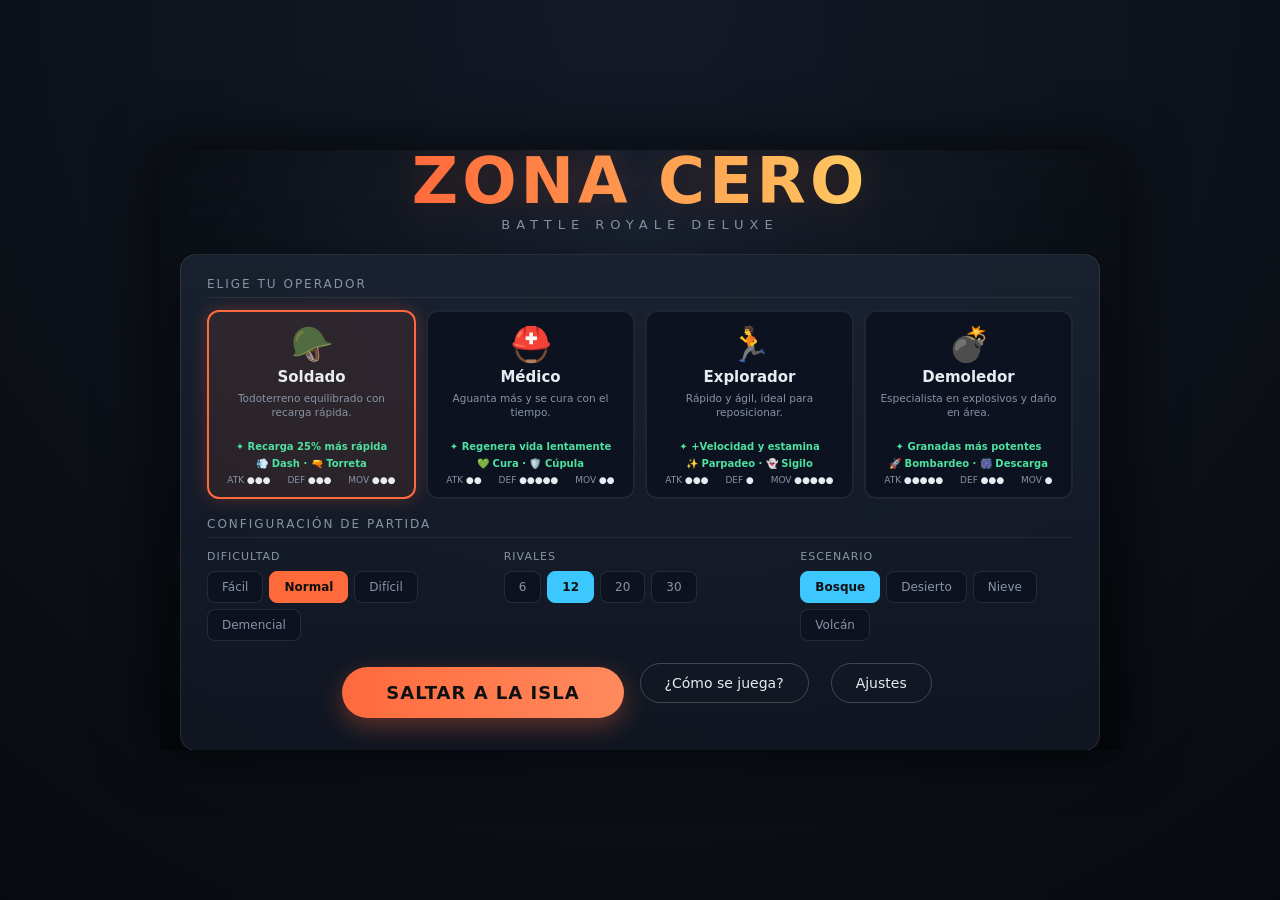
==== commit c84108d8: "Fix HUD level badge overlap with health bar Co-authored-by: sss <henrryguzmanzito@users.noreply.gith" ====
--- a/index.html
+++ b/index.html
@@ -1,59 +1,1849 @@
 <!DOCTYPE html>
 <html lang="es">
 <head>
-  <meta charset="UTF-8" />
-  <meta name="viewport" content="width=device-width, initial-scale=1.0, maximum-scale=1.0, user-scalable=no" />
-  <title>Snake · Juego</title>
-  <link rel="preconnect" href="https://fonts.googleapis.com" />
-  <link rel="stylesheet" href="style.css" />
+<meta charset="UTF-8">
+<meta name="viewport" content="width=device-width, initial-scale=1.0">
+<title>ZONA CERO — Battle Royale Deluxe</title>
+<style>
+  :root{
+    --bg:#080a0f;
+    --bg2:#0c0f16;
+    --panel:#151a24;
+    --panel2:#1c2331;
+    --accent:#ff6a3d;
+    --accent2:#4ee1a0;
+    --accent3:#3dc7ff;
+    --gold:#ffd166;
+    --text:#e8ecf1;
+    --muted:#8993a4;
+    --danger:#ff4757;
+    --hp:#4ee1a0;
+    --stam:#3dc7ff;
+    --armor:#c9d4ff;
+    --xp:#c56bff;
+  }
+  *{box-sizing:border-box;}
+  html,body{margin:0;padding:0;background:radial-gradient(circle at 50% 0%, #131a26, var(--bg));color:var(--text);font-family:'Segoe UI',system-ui,Arial,sans-serif;overflow:hidden;height:100%;user-select:none;-webkit-user-select:none;}
+  button{font-family:inherit;}
+
+  #game-wrap{position:relative;width:100%;height:100vh;display:flex;align-items:center;justify-content:center;}
+  #stage{position:relative;}
+  canvas{background:#12180f;display:block;image-rendering:pixelated;border-radius:6px;box-shadow:0 0 60px rgba(0,0,0,0.7), inset 0 0 0 1px #ffffff10;}
+
+  /* ---------------- HUD ---------------- */
+  #hud{position:absolute;top:0;left:0;width:100%;height:100%;pointer-events:none;font-variant-numeric:tabular-nums;}
+
+  .bar-wrap{position:absolute;left:16px;bottom:16px;width:280px;}
+  .bar-label{font-size:10px;color:var(--muted);letter-spacing:1.5px;text-transform:uppercase;margin-bottom:2px;display:flex;justify-content:space-between;}
+  .bar-label span:last-child{color:var(--text);}
+  .bar-bg{width:100%;height:14px;background:#0007;border:1px solid #ffffff20;border-radius:8px;overflow:hidden;margin-bottom:7px;position:relative;}
+  .bar-fill{height:100%;transition:width .12s ease;border-radius:8px;}
+  #hpFill{background:linear-gradient(90deg,var(--hp),#2b9);}
+  #stamFill{background:linear-gradient(90deg,var(--stam),#2af);}
+  #armorFill{background:linear-gradient(90deg,var(--armor),#7f9bff);}
+  #xpFill{background:linear-gradient(90deg,var(--xp),#8a3dff);}
+  .bar-bg.small{height:8px;}
+
+  #levelBadge{position:absolute;left:16px;bottom:172px;display:flex;align-items:center;gap:8px;}
+  #levelNum{width:34px;height:34px;border-radius:50%;background:radial-gradient(circle at 40% 30%, #c56bff, #6a1fb0);display:flex;align-items:center;justify-content:center;font-weight:800;font-size:15px;box-shadow:0 0 14px #c56bff88;border:1px solid #ffffff40;}
+  #levelTxt{font-size:11px;color:var(--muted);}
+
+  #weaponBox{position:absolute;right:16px;bottom:16px;background:linear-gradient(180deg,var(--panel),var(--bg2));border:1px solid #ffffff1a;border-radius:12px;padding:12px 16px;text-align:right;min-width:200px;box-shadow:0 8px 24px #0006;}
+  #weaponName{font-size:20px;font-weight:800;color:var(--accent);letter-spacing:.5px;}
+  #ammoCount{font-size:16px;color:var(--text);margin-top:2px;}
+  #ammoCount .reserve{color:var(--muted);font-size:13px;}
+  #reloadBar{height:4px;margin-top:6px;background:#0006;border-radius:3px;overflow:hidden;display:none;}
+  #reloadBar>div{height:100%;width:0;background:var(--accent2);}
+
+  #slots{position:absolute;right:16px;bottom:110px;display:flex;gap:6px;justify-content:flex-end;flex-wrap:wrap;max-width:230px;}
+  .slot{width:44px;height:44px;background:#0008;border:1px solid #ffffff22;border-radius:8px;display:flex;flex-direction:column;align-items:center;justify-content:center;font-size:9px;color:var(--muted);position:relative;transition:.1s;}
+  .slot .num{position:absolute;top:2px;left:4px;font-size:9px;opacity:.6;}
+  .slot .wn{font-size:9px;text-align:center;line-height:1.05;padding:0 2px;margin-top:6px;}
+  .slot.active{border-color:var(--accent);color:var(--accent);background:#ff6a3d22;box-shadow:0 0 10px #ff6a3d55;}
+  .slot.empty{opacity:.28;}
+
+  /* Abilities */
+  #abilities{position:absolute;left:50%;bottom:16px;transform:translateX(-50%);display:flex;gap:12px;}
+  .ability{width:60px;height:60px;background:#0009;border:2px solid #ffffff22;border-radius:12px;position:relative;display:flex;flex-direction:column;align-items:center;justify-content:center;overflow:hidden;box-shadow:0 4px 14px #0006;}
+  .ability .ico{font-size:24px;line-height:1;}
+  .ability .key{position:absolute;top:2px;left:5px;font-size:10px;color:var(--text);font-weight:700;}
+  .ability .nm{font-size:8px;color:var(--muted);margin-top:2px;text-transform:uppercase;letter-spacing:.5px;}
+  .ability .cd{position:absolute;left:0;bottom:0;width:100%;background:#000000aa;color:#fff;font-size:15px;font-weight:800;display:flex;align-items:center;justify-content:center;height:0;transition:height .1s;}
+  .ability.ready{border-color:var(--accent2);box-shadow:0 0 12px #4ee1a066;}
+  .ability.ready .ico{filter:drop-shadow(0 0 4px var(--accent2));}
+
+  #zoneInfo{position:absolute;top:14px;left:50%;transform:translateX(-50%);text-align:center;background:#000000aa;padding:7px 20px;border-radius:22px;border:1px solid #ffffff1a;font-size:13px;color:var(--muted);}
+  #zoneInfo b{color:var(--accent3);font-size:15px;}
+  #zoneInfo.warn b{color:var(--danger);}
+  #zoneInfo.warn{animation:pulse .8s infinite;}
+  @keyframes pulse{0%,100%{box-shadow:0 0 0 #ff475700;}50%{box-shadow:0 0 18px #ff475788;}}
+
+  #topStats{position:absolute;top:14px;left:16px;display:flex;flex-direction:column;gap:6px;}
+  .chip{background:#000000aa;padding:6px 12px;border-radius:8px;border:1px solid #ffffff1a;font-size:12px;color:var(--muted);display:flex;gap:8px;align-items:center;}
+  .chip b{color:var(--text);}
+  .chip .lbl{color:var(--muted);}
+  #aliveChip b{color:var(--accent);}
+  #killChip b{color:var(--accent2);}
+  #streakChip{display:none;}
+  #streakChip b{color:var(--gold);}
+
+  #killfeed{position:absolute;top:56px;right:16px;font-size:12px;text-align:right;max-width:260px;pointer-events:none;}
+  #killfeed div{margin-bottom:4px;background:#00000088;padding:3px 8px;border-radius:6px;display:inline-block;animation:slideIn .25s ease;}
+  #killfeed .me{color:var(--accent2);}
+  #killfeed .zone{color:var(--accent3);}
+  @keyframes slideIn{from{transform:translateX(20px);opacity:0;}to{transform:translateX(0);opacity:.95;}}
+
+  /* Minimap */
+  #minimapWrap{position:absolute;top:14px;right:16px;width:160px;height:120px;background:#00000099;border:1px solid #ffffff22;border-radius:8px;overflow:hidden;}
+  #minimap{display:block;}
+
+  #controls{position:absolute;bottom:88px;left:50%;transform:translateX(-50%);font-size:10px;color:var(--muted);background:#00000088;padding:5px 14px;border-radius:8px;border:1px solid #ffffff12;white-space:nowrap;opacity:.75;}
+  #controls b{color:var(--text);}
+
+  #pickupHint{position:absolute;top:58%;left:50%;transform:translate(-50%,0);font-size:14px;color:#111;background:var(--accent2);padding:6px 16px;border-radius:8px;display:none;font-weight:700;box-shadow:0 4px 14px #0007;}
+
+  #centerToast{position:absolute;top:32%;left:50%;transform:translate(-50%,-50%);text-align:center;pointer-events:none;}
+  #centerToast .big{font-size:44px;font-weight:900;letter-spacing:2px;text-shadow:0 4px 20px #000;opacity:0;transition:.3s;}
+
+  /* ---------------- Overlays ---------------- */
+  .screen{position:absolute;top:0;left:0;width:100%;height:100%;display:flex;flex-direction:column;align-items:center;justify-content:center;text-align:center;z-index:20;background:radial-gradient(circle at 50% 20%, #1a2333ee, #05070bf5);backdrop-filter:blur(3px);overflow:auto;padding:20px;}
+  .screen.hidden{display:none !important;}
+
+  .logo{font-size:64px;margin:0;letter-spacing:4px;font-weight:900;background:linear-gradient(90deg,var(--accent),var(--gold));-webkit-background-clip:text;background-clip:text;color:transparent;text-shadow:0 0 40px #ff6a3d33;line-height:1;}
+  .tag{color:var(--muted);letter-spacing:6px;font-size:13px;text-transform:uppercase;margin:4px 0 22px;}
+
+  .panel{background:linear-gradient(180deg,#1a2231ee,#111722ee);border:1px solid #ffffff18;border-radius:16px;padding:22px 26px;max-width:920px;width:100%;box-shadow:0 20px 60px #0008;}
+  .section-title{font-size:12px;letter-spacing:2px;text-transform:uppercase;color:var(--muted);margin:0 0 12px;text-align:left;border-bottom:1px solid #ffffff12;padding-bottom:6px;}
+
+  .class-grid{display:grid;grid-template-columns:repeat(4,1fr);gap:10px;margin-bottom:18px;}
+  .class-card{background:#0c1220;border:2px solid #ffffff14;border-radius:12px;padding:12px;cursor:pointer;transition:.15s;text-align:center;}
+  .class-card:hover{border-color:#ffffff44;transform:translateY(-2px);}
+  .class-card.sel{border-color:var(--accent);background:#ff6a3d18;box-shadow:0 0 18px #ff6a3d44;}
+  .class-card .cico{font-size:34px;}
+  .class-card .cname{font-weight:800;font-size:15px;margin-top:4px;}
+  .class-card .cdesc{font-size:10.5px;color:var(--muted);margin-top:5px;line-height:1.35;min-height:44px;}
+  .class-card .cabil{font-size:10px;color:var(--accent2);margin-top:6px;font-weight:600;}
+  .class-card .cstats{font-size:9px;color:var(--muted);margin-top:6px;display:flex;justify-content:space-around;gap:4px;}
+  .class-card .cstats span b{color:var(--text);}
+
+  .opt-row{display:flex;gap:24px;flex-wrap:wrap;justify-content:space-between;align-items:flex-start;margin-bottom:6px;}
+  .opt-group{text-align:left;flex:1;min-width:200px;}
+  .opt-group label{font-size:11px;color:var(--muted);text-transform:uppercase;letter-spacing:1px;display:block;margin-bottom:8px;}
+  .seg{display:flex;gap:6px;flex-wrap:wrap;}
+  .seg button{background:#0c1220;border:1px solid #ffffff1a;color:var(--muted);padding:8px 14px;border-radius:8px;cursor:pointer;font-size:12px;transition:.1s;}
+  .seg button:hover{border-color:#ffffff44;color:var(--text);}
+  .seg button.on{background:var(--accent);border-color:var(--accent);color:#101010;font-weight:700;}
+  .seg.a2 button.on{background:var(--accent3);border-color:var(--accent3);}
+
+  .btn-primary{margin-top:20px;background:linear-gradient(90deg,var(--accent),#ff8a5d);color:#101010;border:none;padding:15px 44px;border-radius:32px;font-size:18px;font-weight:800;cursor:pointer;letter-spacing:1px;box-shadow:0 8px 24px #ff6a3d55;transition:.15s;}
+  .btn-primary:hover{transform:translateY(-2px);filter:brightness(1.08);}
+  .btn-ghost{background:transparent;border:1px solid #ffffff33;color:var(--text);padding:11px 24px;border-radius:28px;font-size:14px;cursor:pointer;margin:6px;}
+  .btn-ghost:hover{background:#ffffff12;}
+
+  .row-btns{display:flex;gap:10px;justify-content:center;flex-wrap:wrap;align-items:center;}
+
+  /* Level up screen */
+  #levelupScreen .panel{max-width:760px;}
+  .upgrade-grid{display:grid;grid-template-columns:repeat(3,1fr);gap:14px;margin-top:10px;}
+  .upgrade-card{background:#0c1220;border:2px solid #ffffff18;border-radius:14px;padding:18px 14px;cursor:pointer;transition:.15s;}
+  .upgrade-card:hover{border-color:var(--xp);transform:translateY(-4px);box-shadow:0 10px 30px #c56bff33;background:#1a1030;}
+  .upgrade-card .uico{font-size:38px;}
+  .upgrade-card .uname{font-weight:800;font-size:16px;margin-top:8px;color:var(--gold);}
+  .upgrade-card .udesc{font-size:12px;color:var(--muted);margin-top:8px;line-height:1.4;}
+
+  /* Stats table on end screen */
+  .stats-table{display:grid;grid-template-columns:1fr 1fr;gap:8px 30px;margin:14px auto 4px;max-width:440px;text-align:left;}
+  .stats-table .s-lbl{color:var(--muted);font-size:13px;}
+  .stats-table .s-val{color:var(--text);font-weight:700;font-size:15px;text-align:right;}
+
+  .settings-line{display:flex;align-items:center;gap:12px;justify-content:space-between;margin:10px 0;font-size:13px;color:var(--muted);}
+  input[type=range]{accent-color:var(--accent);width:180px;}
+
+  #pauseScreen .panel{max-width:420px;}
+  .hint{font-size:11px;color:var(--muted);margin-top:14px;line-height:1.6;}
+  .kbd{background:#0c1220;border:1px solid #ffffff22;border-radius:5px;padding:1px 7px;font-size:11px;color:var(--text);}
+
+  .fade-hint{font-size:12px;color:var(--muted);margin-top:10px;}
+  @media (max-width:1000px){
+    .class-grid{grid-template-columns:repeat(2,1fr);}
+    .upgrade-grid{grid-template-columns:1fr;}
+  }
+</style>
 </head>
 <body>
-  <main class="game">
-    <header class="game__header">
-      <h1 class="game__title">🐍 Snake</h1>
-      <div class="scoreboard">
-        <div class="score">
-          <span class="score__label">Puntos</span>
-          <span class="score__value" id="score">0</span>
+<div id="game-wrap">
+  <div id="stage">
+  <canvas id="c" width="960" height="600"></canvas>
+
+  <!-- ============ HUD ============ -->
+  <div id="hud" class="hidden">
+    <div id="topStats">
+      <div class="chip" id="aliveChip"><span class="lbl">Vivos</span><b id="aliveNum">--</b></div>
+      <div class="chip" id="killChip"><span class="lbl">Bajas</span><b id="killNum">0</b></div>
+      <div class="chip" id="streakChip"><span class="lbl">Racha</span><b id="streakNum">0</b></div>
+    </div>
+
+    <div id="minimapWrap"><canvas id="minimap" width="160" height="120"></canvas></div>
+
+    <div id="zoneInfo">Zona <b id="zoneTimer">--</b>s</div>
+
+    <div id="killfeed"></div>
+
+    <div id="levelBadge">
+      <div id="levelNum">1</div>
+      <div id="levelTxt">Nivel</div>
+    </div>
+
+    <div class="bar-wrap">
+      <div class="bar-label"><span>Vida</span><span id="hpTxt">100</span></div>
+      <div class="bar-bg"><div class="bar-fill" id="hpFill" style="width:100%"></div></div>
+      <div class="bar-label"><span>Escudo</span><span id="armorTxt">0</span></div>
+      <div class="bar-bg small"><div class="bar-fill" id="armorFill" style="width:0%"></div></div>
+      <div class="bar-label"><span>Estamina</span><span id="stamTxt">100</span></div>
+      <div class="bar-bg small"><div class="bar-fill" id="stamFill" style="width:100%"></div></div>
+      <div class="bar-label"><span>Experiencia</span><span id="xpTxt">0/100</span></div>
+      <div class="bar-bg small"><div class="bar-fill" id="xpFill" style="width:0%"></div></div>
+    </div>
+
+    <div id="slots"></div>
+
+    <div id="weaponBox">
+      <div id="weaponName">Pistola</div>
+      <div id="ammoCount">16 <span class="reserve">/ 48</span></div>
+      <div id="reloadBar"><div></div></div>
+    </div>
+
+    <div id="abilities"></div>
+
+    <div id="controls">
+      <b>WASD</b> mover · <b>Ratón</b> apuntar/disparar · <b>Space</b> dash · <b>Shift</b> correr ·
+      <b>R</b> recargar · <b>E</b> recoger · <b>Q</b> muro · <b>F</b> granada · <b>1-6</b> armas · <b>C</b>/<b>V</b> habilidad · <b>Esc</b> pausa
+    </div>
+
+    <div id="pickupHint">Presiona <span class="kbd">E</span> para recoger</div>
+    <div id="centerToast"><div class="big" id="centerBig"></div></div>
+  </div>
+
+  <!-- ============ LOBBY ============ -->
+  <div id="lobbyScreen" class="screen">
+    <h1 class="logo">ZONA CERO</h1>
+    <div class="tag">Battle Royale Deluxe</div>
+    <div class="panel">
+      <div class="section-title">Elige tu operador</div>
+      <div class="class-grid" id="classGrid"></div>
+
+      <div class="section-title">Configuración de partida</div>
+      <div class="opt-row">
+        <div class="opt-group">
+          <label>Dificultad</label>
+          <div class="seg" id="diffSeg">
+            <button data-v="easy">Fácil</button>
+            <button data-v="normal" class="on">Normal</button>
+            <button data-v="hard">Difícil</button>
+            <button data-v="insane">Demencial</button>
+          </div>
         </div>
-        <div class="score">
-          <span class="score__label">Récord</span>
-          <span class="score__value" id="best">0</span>
+        <div class="opt-group">
+          <label>Rivales</label>
+          <div class="seg a2" id="botsSeg">
+            <button data-v="6">6</button>
+            <button data-v="12" class="on">12</button>
+            <button data-v="20">20</button>
+            <button data-v="30">30</button>
+          </div>
+        </div>
+        <div class="opt-group">
+          <label>Escenario</label>
+          <div class="seg a2" id="mapSeg">
+            <button data-v="bosque" class="on">Bosque</button>
+            <button data-v="desierto">Desierto</button>
+            <button data-v="nieve">Nieve</button>
+            <button data-v="volcan">Volcán</button>
+          </div>
         </div>
       </div>
-    </header>
-
-    <div class="board-wrap">
-      <canvas id="board" width="400" height="400" aria-label="Tablero del juego Snake"></canvas>
-
-      <div class="overlay" id="overlay">
-        <div class="overlay__card">
-          <h2 class="overlay__title" id="overlayTitle">¿Listo para jugar?</h2>
-          <p class="overlay__text" id="overlayText">
-            Usa las flechas o <b>WASD</b>. En móvil, desliza o usa los botones.
-          </p>
-          <button class="btn btn--primary" id="startBtn">Jugar</button>
-        </div>
+
+      <div class="row-btns">
+        <button class="btn-primary" id="startBtn">SALTAR A LA ISLA</button>
+        <button class="btn-ghost" id="howBtn">¿Cómo se juega?</button>
+        <button class="btn-ghost" id="settingsBtn">Ajustes</button>
+      </div>
+      <div class="fade-hint" id="bestHint"></div>
+    </div>
+  </div>
+
+  <!-- ============ HOW TO PLAY ============ -->
+  <div id="howScreen" class="screen hidden">
+    <div class="panel" style="max-width:640px;">
+      <h1 class="logo" style="font-size:34px;">CÓMO JUGAR</h1>
+      <p class="hint" style="text-align:left;font-size:13px;">
+        <b>Objetivo:</b> Sé el último en pie. Elimina a todos los rivales mientras la zona segura se cierra.<br><br>
+        <b>Movimiento:</b> <span class="kbd">W A S D</span> para moverte, <span class="kbd">Shift</span> para correr (gasta estamina) y <span class="kbd">Space</span> para hacer un dash esquivo.<br>
+        <b>Combate:</b> Apunta con el ratón y mantén pulsado para disparar. <span class="kbd">R</span> recarga y <span class="kbd">1-6</span> cambia de arma.<br>
+        <b>Botín:</b> Abre cofres y cajas de suministros con <span class="kbd">E</span>. Los rivales sueltan botín al morir.<br>
+        <b>Construir:</b> <span class="kbd">Q</span> coloca un muro defensivo.<br>
+        <b>Granadas:</b> <span class="kbd">F</span> lanza una granada explosiva.<br>
+        <b>Habilidades:</b> Cada operador tiene 2 habilidades únicas: <span class="kbd">C</span> y <span class="kbd">V</span>.<br>
+        <b>Progresión:</b> Consigue bajas y botín para subir de nivel y elegir mejoras permanentes durante la partida.
+      </p>
+      <button class="btn-ghost" id="howBack">Volver</button>
+    </div>
+  </div>
+
+  <!-- ============ SETTINGS ============ -->
+  <div id="settingsScreen" class="screen hidden">
+    <div class="panel" style="max-width:440px;">
+      <h1 class="logo" style="font-size:34px;">AJUSTES</h1>
+      <div class="settings-line"><span>Volumen general</span><input type="range" id="volMaster" min="0" max="100" value="70"></div>
+      <div class="settings-line"><span>Efectos de sonido</span><input type="range" id="volSfx" min="0" max="100" value="80"></div>
+      <div class="settings-line"><span>Música</span><input type="range" id="volMusic" min="0" max="100" value="45"></div>
+      <div class="settings-line"><span>Sacudida de pantalla</span>
+        <div class="seg a2" id="shakeSeg"><button data-v="1" class="on">Sí</button><button data-v="0">No</button></div>
+      </div>
+      <div class="settings-line"><span>Sangre / partículas</span>
+        <div class="seg a2" id="goreSeg"><button data-v="1" class="on">Sí</button><button data-v="0">No</button></div>
+      </div>
+      <button class="btn-ghost" id="settingsBack">Volver</button>
+    </div>
+  </div>
+
+  <!-- ============ PAUSE ============ -->
+  <div id="pauseScreen" class="screen hidden">
+    <div class="panel">
+      <h1 class="logo" style="font-size:38px;">PAUSA</h1>
+      <div class="row-btns">
+        <button class="btn-primary" id="resumeBtn">Continuar</button>
+      </div>
+      <div class="row-btns" style="margin-top:8px;">
+        <button class="btn-ghost" id="pauseHowBtn">Controles</button>
+        <button class="btn-ghost" id="quitBtn">Abandonar</button>
       </div>
     </div>
-
-    <div class="controls">
-      <button class="btn" id="pauseBtn" disabled>Pausa</button>
-      <button class="btn" id="restartBtn">Reiniciar</button>
+  </div>
+
+  <!-- ============ LEVEL UP ============ -->
+  <div id="levelupScreen" class="screen hidden">
+    <div class="panel">
+      <h1 class="logo" style="font-size:40px;color:transparent;background:linear-gradient(90deg,var(--xp),var(--gold));-webkit-background-clip:text;background-clip:text;">¡SUBISTE DE NIVEL!</h1>
+      <div class="tag" id="levelupSub">Elige una mejora</div>
+      <div class="upgrade-grid" id="upgradeGrid"></div>
     </div>
-
-    <div class="dpad" aria-hidden="false">
-      <button class="dpad__btn dpad__up" data-dir="up" aria-label="Arriba">▲</button>
-      <button class="dpad__btn dpad__left" data-dir="left" aria-label="Izquierda">◀</button>
-      <button class="dpad__btn dpad__right" data-dir="right" aria-label="Derecha">▶</button>
-      <button class="dpad__btn dpad__down" data-dir="down" aria-label="Abajo">▼</button>
+  </div>
+
+  <!-- ============ GAME OVER ============ -->
+  <div id="endScreen" class="screen hidden">
+    <h1 class="logo" id="endTitle">HAS CAÍDO</h1>
+    <div class="tag" id="endSub"></div>
+    <div class="panel" style="max-width:520px;">
+      <div class="stats-table" id="statsTable"></div>
+      <div class="row-btns" style="margin-top:18px;">
+        <button class="btn-primary" id="againBtn">Jugar de nuevo</button>
+        <button class="btn-ghost" id="menuBtn">Menú principal</button>
+      </div>
     </div>
-
-    <footer class="game__footer">
-      <p>Flechas / WASD para moverte · Espacio o P para pausar</p>
-    </footer>
-  </main>
-
-  <script src="script.js"></script>
+  </div>
+  </div>
+</div>
+
+<script>
+(function(){
+"use strict";
+
+/* =========================================================
+   ZONA CERO — Battle Royale Deluxe
+   Single-file HTML/CSS/JS game.
+   ========================================================= */
+
+// ---------- CORE CONFIG ----------
+const VIEW = {w: 960, h: 600};
+const WORLD = {w: 3200, h: 2400};
+
+const ZONE_MIN_R = 130;
+
+// ---------- WEAPONS ----------
+const WEAPONS = {
+  fists:   {name:"Puños",    slot:1, dmg:9,  fireRate:0.42, bulletSpeed:0,   range:52,  ammoMax:Infinity, isMelee:true,  color:"#ccc"},
+  pistol:  {name:"Pistola",  slot:2, dmg:14, fireRate:0.26, bulletSpeed:660, range:900,  ammoMax:15, reserveMax:90,  spread:0.03,  reload:1.1, color:"#e8ecf1"},
+  smg:     {name:"SMG",      slot:2, dmg:9,  fireRate:0.075,bulletSpeed:720, range:760,  ammoMax:32, reserveMax:180, spread:0.09,  reload:1.4, color:"#9ad", auto:true},
+  shotgun: {name:"Escopeta", slot:3, dmg:7,  fireRate:0.78, bulletSpeed:600, range:420,  ammoMax:7,  reserveMax:42,  spread:0.2,   reload:1.7, pellets:8, color:"#ffb347"},
+  rifle:   {name:"Rifle",    slot:4, dmg:18, fireRate:0.11, bulletSpeed:960, range:1200, ammoMax:30, reserveMax:180, spread:0.04,  reload:1.6, color:"#4ee1a0", auto:true},
+  sniper:  {name:"Sniper",   slot:5, dmg:78, fireRate:1.15, bulletSpeed:1500,range:1900, ammoMax:5,  reserveMax:30,  spread:0.004, reload:2.1, color:"#c56bff", pierce:true},
+  minigun: {name:"Minigun",  slot:6, dmg:11, fireRate:0.05, bulletSpeed:880, range:900,  ammoMax:120,reserveMax:360, spread:0.13,  reload:3.4, color:"#ff4757", auto:true},
+  rocket:  {name:"Lanzacohetes",slot:6,dmg:60,fireRate:1.4, bulletSpeed:520, range:1400, ammoMax:3,  reserveMax:12,  spread:0.01,  reload:2.6, color:"#ff8a3d", rocket:true}
+};
+const WEAPON_SLOTS = [null,'fists','pistol','shotgun','rifle','sniper','minigun'];
+
+// ---------- CLASSES ----------
+const CLASSES = {
+  soldado:  {name:"Soldado",  ico:"🪖", hp:110, speed:200, desc:"Todoterreno equilibrado con recarga rápida.", start:['pistol','rifle'],
+             passive:"Recarga 25% más rápida", abilities:['dash','turret'], stats:{atk:3,def:3,mob:3}},
+  medico:   {name:"Médico",   ico:"⛑️", hp:130, speed:190, desc:"Aguanta más y se cura con el tiempo.", start:['pistol','smg'],
+             passive:"Regenera vida lentamente", abilities:['heal','shieldwall'], stats:{atk:2,def:5,mob:2}},
+  explorador:{name:"Explorador",ico:"🏃",hp:90, speed:245, desc:"Rápido y ágil, ideal para reposicionar.", start:['pistol','shotgun'],
+             passive:"+Velocidad y estamina", abilities:['blink','cloak'], stats:{atk:3,def:1,mob:5}},
+  demoledor:{name:"Demoledor",ico:"💣", hp:120, speed:180, desc:"Especialista en explosivos y daño en área.", start:['shotgun','rifle'],
+             passive:"Granadas más potentes", abilities:['airstrike','grenadevolley'], stats:{atk:5,def:3,mob:1}},
+};
+
+// ---------- ABILITIES ----------
+const ABILITIES = {
+  dash:        {name:"Dash", ico:"💨", cd:4,  key:'C', fn:'abDash'},
+  blink:       {name:"Parpadeo", ico:"✨", cd:6, key:'C', fn:'abBlink'},
+  heal:        {name:"Cura", ico:"💚", cd:16, key:'C', fn:'abHeal'},
+  airstrike:   {name:"Bombardeo", ico:"🚀", cd:22, key:'C', fn:'abAirstrike'},
+  turret:      {name:"Torreta", ico:"🔫", cd:24, key:'V', fn:'abTurret'},
+  shieldwall:  {name:"Cúpula", ico:"🛡️", cd:20, key:'V', fn:'abShieldwall'},
+  cloak:       {name:"Sigilo", ico:"👻", cd:18, key:'V', fn:'abCloak'},
+  grenadevolley:{name:"Descarga", ico:"🎆", cd:14, key:'V', fn:'abGrenadeVolley'},
+};
+
+const DIFF = {
+  easy:   {botHp:0.7, botAcc:0.5, botFire:1.5, botSpeed:0.85, botDmg:0.6, label:"Fácil"},
+  normal: {botHp:1.0, botAcc:0.75,botFire:1.1, botSpeed:1.0,  botDmg:1.0, label:"Normal"},
+  hard:   {botHp:1.3, botAcc:0.9, botFire:0.85,botSpeed:1.1,  botDmg:1.3, label:"Difícil"},
+  insane: {botHp:1.7, botAcc:1.0, botFire:0.65,botSpeed:1.2,  botDmg:1.6, label:"Demencial"},
+};
+
+const MAPS = {
+  bosque:  {ground:"#16210f", grid:"#ffffff08", rock:"#5b5f66", tree:"#2f5233", accent:"#4ee1a0"},
+  desierto:{ground:"#2b2417", grid:"#ffffff09", rock:"#8a7a52", tree:"#7d6b3a", accent:"#ffd166"},
+  nieve:   {ground:"#1b2430", grid:"#ffffff10", rock:"#7d8896", tree:"#5a6b78", accent:"#9fdcff"},
+  volcan:  {ground:"#1c1210", grid:"#ff550008", rock:"#4a3230", tree:"#6b2410", accent:"#ff6a3d"},
+};
+
+// ---------- STATE ----------
+const canvas = document.getElementById('c');
+const ctx = canvas.getContext('2d');
+const mini = document.getElementById('minimap');
+const mctx = mini.getContext('2d');
+
+let keys = {};
+let mouse = {x:VIEW.w/2, y:VIEW.h/2, down:false};
+let running = false, paused = false, gameOver = false, awaitingLevelup = false;
+let elapsed = 0;
+let killfeedMsgs = [];
+
+let obstacles=[], walls=[], chests=[], bullets=[], particles=[], dmgNumbers=[],
+    loot=[], supplyDrops=[], turrets=[], grenades=[], explosions=[], airstrikes=[];
+let bots=[], player=null, zone=null;
+let cam = {x:0,y:0,shake:0};
+let stats = null;
+
+// settings
+const settings = {volMaster:0.7, volSfx:0.8, volMusic:0.45, shake:true, gore:true};
+
+// selections
+const sel = {cls:'soldado', diff:'normal', nbots:12, map:'bosque'};
+
+// ---------- MATH HELPERS ----------
+function rand(a,b){return a + Math.random()*(b-a);}
+function randi(a,b){return Math.floor(rand(a,b+1));}
+function dist(a,b){return Math.hypot(a.x-b.x, a.y-b.y);}
+function clamp(v,lo,hi){return Math.max(lo,Math.min(hi,v));}
+function lerp(a,b,t){return a+(b-a)*t;}
+function angleDiff(a,b){let d=Math.abs(a-b)%(Math.PI*2); return d>Math.PI?2*Math.PI-d:d;}
+function pick(arr){return arr[Math.floor(Math.random()*arr.length)];}
+
+/* =========================================================
+   AUDIO ENGINE (synthesized Web Audio)
+   ========================================================= */
+const Audio = (function(){
+  let actx=null, master=null, sfxGain=null, musicGain=null, musicTimer=null, musicOn=false, step=0;
+  function ensure(){
+    if(actx) return;
+    try{
+      actx = new (window.AudioContext||window.webkitAudioContext)();
+      master = actx.createGain(); master.gain.value = settings.volMaster; master.connect(actx.destination);
+      sfxGain = actx.createGain(); sfxGain.gain.value = settings.volSfx; sfxGain.connect(master);
+      musicGain = actx.createGain(); musicGain.gain.value = settings.volMusic*0.5; musicGain.connect(master);
+    }catch(e){}
+  }
+  function setVols(){ if(!actx) return; master.gain.value=settings.volMaster; sfxGain.gain.value=settings.volSfx; musicGain.gain.value=settings.volMusic*0.5; }
+  function tone(freq, dur, type, vol, target, slideTo){
+    if(!actx) return;
+    const o=actx.createOsc?actx.createOsc():actx.createOscillator();
+    const g=actx.createGain();
+    o.type=type||'square'; o.frequency.value=freq;
+    if(slideTo){ o.frequency.exponentialRampToValueAtTime(Math.max(1,slideTo), actx.currentTime+dur); }
+    g.gain.setValueAtTime(vol||0.2, actx.currentTime);
+    g.gain.exponentialRampToValueAtTime(0.0001, actx.currentTime+dur);
+    o.connect(g); g.connect(target||sfxGain);
+    o.start(); o.stop(actx.currentTime+dur);
+  }
+  function noise(dur, vol, filterFreq, target){
+    if(!actx) return;
+    const n=Math.floor(actx.sampleRate*dur);
+    const buf=actx.createBuffer(1,n,actx.sampleRate);
+    const d=buf.getChannelData(0);
+    for(let i=0;i<n;i++) d[i]=(Math.random()*2-1)*Math.pow(1-i/n,2);
+    const src=actx.createBufferSource(); src.buffer=buf;
+    const g=actx.createGain(); g.gain.value=vol||0.3;
+    const f=actx.createBiquadFilter(); f.type='lowpass'; f.frequency.value=filterFreq||1200;
+    src.connect(f); f.connect(g); g.connect(target||sfxGain);
+    src.start();
+  }
+  const sfx = {
+    shoot(w){ if(w==='shotgun'){noise(0.14,0.4,1800);} else if(w==='sniper'){tone(220,0.25,'sawtooth',0.35,null,60);noise(0.1,0.3,900);} else if(w==='rocket'){tone(120,0.3,'sawtooth',0.4,null,40);} else {tone(rand(360,420),0.07,'square',0.16,null,140);} },
+    hit(){ tone(180,0.06,'square',0.14,null,90); },
+    explosion(){ noise(0.5,0.6,600); tone(80,0.5,'sawtooth',0.4,null,30); },
+    pickup(){ tone(520,0.08,'sine',0.2); setTimeout(()=>tone(780,0.1,'sine',0.2),70); },
+    reload(){ tone(300,0.05,'square',0.12); setTimeout(()=>tone(420,0.06,'square',0.12),120); },
+    levelup(){ [523,659,784,1046].forEach((f,i)=>setTimeout(()=>tone(f,0.18,'triangle',0.22),i*90)); },
+    death(){ tone(300,0.5,'sawtooth',0.3,null,60); },
+    dash(){ tone(600,0.15,'sine',0.15,null,1200); },
+    ability(){ tone(440,0.12,'triangle',0.2,null,880); },
+    wall(){ noise(0.1,0.25,500); },
+    ui(){ tone(660,0.05,'sine',0.12); },
+    win(){ [523,659,784,1046,1318].forEach((f,i)=>setTimeout(()=>tone(f,0.25,'triangle',0.25),i*130)); },
+    lose(){ [400,330,262,196].forEach((f,i)=>setTimeout(()=>tone(f,0.35,'sawtooth',0.25),i*160)); },
+    supply(){ tone(400,0.15,'sine',0.2,null,700); },
+  };
+  const bassline=[55,55,73,55,82,55,73,49];
+  function music(on){
+    ensure();
+    if(on && !musicOn){
+      musicOn=true; step=0;
+      musicTimer=setInterval(()=>{
+        if(!actx) return;
+        const f=bassline[step%bassline.length];
+        tone(f,0.28,'triangle',0.5,musicGain);
+        if(step%2===0) tone(f*2,0.14,'sine',0.25,musicGain);
+        if(step%4===0) noise(0.05,0.15,3000,musicGain);
+        step++;
+      },300);
+    } else if(!on && musicOn){
+      musicOn=false; clearInterval(musicTimer);
+    }
+  }
+  return {ensure, setVols, sfx, music, resume(){ ensure(); if(actx&&actx.state==='suspended') actx.resume(); }};
+})();
+
+/* =========================================================
+   BUILDERS
+   ========================================================= */
+function makePlayer(){
+  const c = CLASSES[sel.cls];
+  const p = {
+    x: WORLD.w/2, y: WORLD.h/2, r:15,
+    hp:c.hp, maxHp:c.hp, armor:0, maxArmor:100,
+    stam:100, maxStam:100,
+    baseSpeed:c.speed,
+    cls:sel.cls,
+    facing:0, alive:true, isPlayer:true, hitFlash:0,
+    weapons:{fists:true}, ammo:{}, reserve:{},
+    currentWeapon:'fists',
+    fireTimer:0, reloading:false, reloadTimer:0, reloadTotal:1,
+    speedBoostUntil:0, shieldUntil:0, cloakUntil:0, regenBonus:0,
+    dashTimer:0, dashDir:{x:0,y:0}, dashCd:0,
+    grenades:2, grenadeCd:0,
+    wallCd:0,
+    level:1, xp:0, xpNext:100,
+    // upgrade modifiers
+    dmgMult:1, fireMult:1, speedMult:1, lifesteal:0, critChance:0.03, thorns:0, extraWall:0,
+    reloadMult: sel.cls==='soldado'?0.75:1,
+    abilities:{}, // key -> {id, cd, cdMax}
+  };
+  // starting weapons
+  for(const w of c.start){ p.weapons[w]=true; p.ammo[w]=WEAPONS[w].ammoMax; p.reserve[w]=Math.floor(WEAPONS[w].reserveMax*0.4); }
+  p.currentWeapon = c.start[c.start.length-1];
+  // abilities
+  const [a1,a2] = c.abilities;
+  p.abilities['C'] = {id:a1, cd:0, cdMax:ABILITIES[a1].cd};
+  p.abilities['V'] = {id:a2, cd:0, cdMax:ABILITIES[a2].cd};
+  if(sel.cls==='explorador'){ p.maxStam=150; p.stam=150; }
+  if(sel.cls==='medico'){ p.regenBonus=1.4; }
+  return p;
+}
+
+function makeBot(idx){
+  const d = DIFF[sel.diff];
+  let x,y,tries=0;
+  do{ x=rand(150,WORLD.w-150); y=rand(150,WORLD.h-150); tries++; }
+  while(dist({x,y},player)<520 && tries<40);
+  const tier = Math.random();
+  const wpn = tier<0.35?'pistol': tier<0.6?'smg': tier<0.8?'shotgun': tier<0.94?'rifle':'sniper';
+  const hp = Math.round(rand(65,95)*d.botHp);
+  return {
+    x,y,r:15, hp, maxHp:hp, alive:true, isPlayer:false,
+    speed: rand(115,150)*d.botSpeed,
+    weapon:wpn, fireTimer:rand(0,1.2), aimAngle:rand(0,6.28),
+    state:'roam', roamTarget:{x:rand(0,WORLD.w),y:rand(0,WORLD.h)},
+    hitFlash:0, name:pick(BOT_NAMES)+" "+randi(10,99),
+    strafeDir: Math.random()<0.5?1:-1, strafeTimer:rand(0.6,1.6),
+    aggro: rand(0.6,1),
+  };
+}
+const BOT_NAMES=["Halcón","Víbora","Sombra","Lobo","Titán","Cobra","Fénix","Espectro","Rayo","Trueno","Cuervo","Escorpión","Puma","Búho","Tiburón","Dragón","Lince","Oso","Águila","Pantera"];
+
+function spawnChest(){
+  return {x:rand(140,WORLD.w-140), y:rand(140,WORLD.h-140), opened:false, r:15, loot:rollLoot(), glow:0};
+}
+function rollLoot(){
+  const table=[
+    {type:'weapon',id:'pistol',w:6},{type:'weapon',id:'smg',w:6},{type:'weapon',id:'shotgun',w:6},
+    {type:'weapon',id:'rifle',w:5},{type:'weapon',id:'sniper',w:3},{type:'weapon',id:'minigun',w:2},{type:'weapon',id:'rocket',w:2},
+    {type:'ammo',w:10},{type:'heal',amount:45,w:8},{type:'heal',amount:80,w:4},
+    {type:'armor',amount:50,w:7},{type:'speed',duration:9,w:5},{type:'shield',duration:10,w:4},
+    {type:'grenade',amount:2,w:6},{type:'xp',amount:40,w:5},
+  ];
+  const tot=table.reduce((s,t)=>s+t.w,0); let r=Math.random()*tot;
+  for(const t of table){ r-=t.w; if(r<=0) return t; }
+  return table[0];
+}
+
+function makeZone(){
+  return {cx:WORLD.w/2, cy:WORLD.h/2, r:Math.min(WORLD.w,WORLD.h)*0.62,
+    targetR:0, startR:0, startCx:0,startCy:0,targetCx:0,targetCy:0,
+    nextShrink:24, shrinking:false, shrinkTimer:0, stage:0};
+}
+
+/* =========================================================
+   GAME SETUP
+   ========================================================= */
+function startGame(){
+  Audio.resume();
+  obstacles=[];walls=[];chests=[];bullets=[];particles=[];dmgNumbers=[];loot=[];supplyDrops=[];turrets=[];grenades=[];explosions=[];airstrikes=[];bots=[];
+  elapsed=0; gameOver=false; paused=false; awaitingLevelup=false; killfeedMsgs=[];
+  cam={x:0,y:0,shake:0};
+  stats={kills:0,streak:0,bestStreak:0,shots:0,hits:0,dmgDealt:0,chests:0,startTime:performance.now()};
+  zone = makeZone();
+  player = makePlayer();
+
+  const nObs = 30 + Math.floor(sel.nbots*0.6);
+  for(let i=0;i<nObs;i++){
+    let x,y,tr=0;
+    do{ x=rand(90,WORLD.w-90); y=rand(90,WORLD.h-90); tr++; } while(dist({x,y},player)<120 && tr<20);
+    obstacles.push({x,y,r:rand(20,44), type:Math.random()<0.5?'rock':'tree'});
+  }
+  for(let i=0;i<Math.floor(sel.nbots*1.6)+8;i++) chests.push(spawnChest());
+  for(let i=0;i<sel.nbots;i++) bots.push(makeBot(i));
+
+  document.getElementById('hud').classList.remove('hidden');
+  buildSlots();
+  buildAbilityBar();
+  renderKillfeed();
+  Audio.music(true);
+
+  running=true; paused=false;
+  lastTime=performance.now();
+  requestAnimationFrame(loop);
+}
+
+/* =========================================================
+   INPUT
+   ========================================================= */
+window.addEventListener('keydown', e=>{
+  const k=e.key.toLowerCase();
+  keys[k]=true;
+  if(k==='escape' && running){ togglePause(); return; }
+  if(!running || gameOver || paused || awaitingLevelup) return;
+  if(k>='1'&&k<='6'){ equipSlot(parseInt(k)); }
+  if(k==='r') reload();
+  if(k==='e') tryPickup();
+  if(k==='q') tryPlaceWall();
+  if(k==='f') throwGrenade();
+  if(k===' '){ e.preventDefault(); doDash(); }
+  if(k==='c') useAbility('C');
+  if(k==='v') useAbility('V');
+});
+window.addEventListener('keyup', e=>{ keys[e.key.toLowerCase()]=false; });
+canvas.addEventListener('mousemove', e=>{
+  const rect=canvas.getBoundingClientRect();
+  mouse.x=(e.clientX-rect.left)*(VIEW.w/rect.width);
+  mouse.y=(e.clientY-rect.top)*(VIEW.h/rect.height);
+});
+canvas.addEventListener('mousedown', e=>{ if(e.button===0) mouse.down=true; });
+window.addEventListener('mouseup', ()=>{ mouse.down=false; });
+canvas.addEventListener('contextmenu', e=>e.preventDefault());
+
+function equipSlot(n){
+  const w=WEAPON_SLOTS[n];
+  if(w && player.weapons[w] && player.currentWeapon!==w){
+    // find the actual weapon owned in that slot (upgraded ones share slots)
+    player.currentWeapon=w; player.reloading=false; Audio.sfx.ui();
+  } else if(n===6){
+    // slot 6 could be minigun or rocket
+    if(player.weapons.rocket && player.currentWeapon!=='rocket'){ player.currentWeapon='rocket'; Audio.sfx.ui(); }
+    else if(player.weapons.minigun && player.currentWeapon!=='minigun'){ player.currentWeapon='minigun'; Audio.sfx.ui(); }
+  }
+}
+
+function reload(){
+  const w=player.currentWeapon, def=WEAPONS[w];
+  if(def.isMelee||player.reloading) return;
+  if(player.ammo[w]>=def.ammoMax) return;
+  if((player.reserve[w]||0)<=0) return;
+  player.reloading=true;
+  player.reloadTotal=def.reload*player.reloadMult;
+  player.reloadTimer=player.reloadTotal;
+  Audio.sfx.reload();
+}
+
+function tryPickup(){
+  for(const s of supplyDrops){ if(!s.landed) continue; if(dist(s,player)<50){ openSupply(s); return; } }
+  for(const c of chests){ if(c.opened) continue; if(dist(c,player)<48){ openChest(c); return; } }
+  for(const l of loot){ if(dist(l,player)<44){ grabLoot(l); return; } }
+}
+
+function tryPlaceWall(){
+  if(player.wallCd>0) return;
+  const dx=Math.cos(player.facing), dy=Math.sin(player.facing);
+  walls.push({x:player.x+dx*48, y:player.y+dy*48, angle:player.facing, len:78, thick:14, hp:120, maxHp:120});
+  const max=5+player.extraWall;
+  while(walls.length>max) walls.shift();
+  player.wallCd=3;
+  Audio.sfx.wall();
+}
+
+function throwGrenade(){
+  if(player.grenades<=0 || player.grenadeCd>0) return;
+  player.grenades--; player.grenadeCd=0.6;
+  const wm=screenToWorld(mouse.x,mouse.y);
+  const ang=Math.atan2(wm.y-player.y, wm.x-player.x);
+  const targetDist=Math.min(dist(player,wm), 420);
+  spawnGrenade(player.x, player.y, ang, targetDist, player.cls==='demoledor'?1.5:1, 'player');
+  Audio.sfx.ui();
+}
+
+function doDash(){
+  if(player.dashCd>0 || player.stam<20) return;
+  let dx=0,dy=0;
+  if(keys['w'])dy--; if(keys['s'])dy++; if(keys['a'])dx--; if(keys['d'])dx++;
+  if(dx===0&&dy===0){ dx=Math.cos(player.facing); dy=Math.sin(player.facing); }
+  const l=Math.hypot(dx,dy); dx/=l;dy/=l;
+  player.dashDir={x:dx,y:dy}; player.dashTimer=0.18; player.dashCd=1.2;
+  player.stam=Math.max(0,player.stam-20);
+  Audio.sfx.dash();
+  for(let i=0;i<8;i++) particles.push({x:player.x,y:player.y,dx:-dx*rand(40,120)+rand(-40,40),dy:-dy*rand(40,120)+rand(-40,40),life:0.3,maxLife:0.3,color:'#3dc7ff',r:3});
+}
+
+/* =========================================================
+   CHESTS / LOOT
+   ========================================================= */
+function openChest(c){
+  c.opened=true; stats.chests++;
+  applyLoot(c.loot, c);
+  Audio.sfx.pickup();
+  for(let i=0;i<14;i++) particles.push({x:c.x,y:c.y,dx:rand(-160,160),dy:rand(-200,-40),life:0.7,maxLife:0.7,color:'#ffd166',r:3});
+}
+function openSupply(s){
+  s.opened=true; supplyDrops=supplyDrops.filter(d=>d!==s);
+  applyLoot(s.loot,s); applyLoot(s.loot2,s);
+  Audio.sfx.pickup();
+  toast("SUMINISTRO", 'var(--gold)');
+}
+function grabLoot(l){
+  applyLoot(l.loot,l);
+  loot=loot.filter(x=>x!==l);
+  Audio.sfx.pickup();
+}
+function applyLoot(loot, at){
+  if(!loot) return;
+  addMsg(lootLabel(loot),'');
+  if(loot.type==='weapon'){
+    player.weapons[loot.id]=true;
+    player.ammo[loot.id]=WEAPONS[loot.id].ammoMax;
+    player.reserve[loot.id]=Math.min(WEAPONS[loot.id].reserveMax,(player.reserve[loot.id]||0)+Math.floor(WEAPONS[loot.id].reserveMax*0.5));
+    player.currentWeapon=loot.id;
+  } else if(loot.type==='ammo'){
+    const w=player.currentWeapon!=='fists'?player.currentWeapon:'pistol';
+    for(const k in player.weapons){ if(WEAPONS[k].reserveMax) player.reserve[k]=Math.min(WEAPONS[k].reserveMax,(player.reserve[k]||0)+Math.floor(WEAPONS[k].reserveMax*0.35)); }
+  } else if(loot.type==='heal'){
+    player.hp=Math.min(player.maxHp,player.hp+loot.amount);
+  } else if(loot.type==='armor'){
+    player.armor=Math.min(player.maxArmor,player.armor+loot.amount);
+  } else if(loot.type==='speed'){
+    player.speedBoostUntil=elapsed+loot.duration;
+  } else if(loot.type==='shield'){
+    player.shieldUntil=elapsed+loot.duration;
+  } else if(loot.type==='grenade'){
+    player.grenades+=loot.amount;
+  } else if(loot.type==='xp'){
+    gainXP(loot.amount);
+  }
+}
+function lootLabel(l){
+  switch(l.type){
+    case 'weapon': return "🔫 "+WEAPONS[l.id].name;
+    case 'ammo': return "📦 Munición";
+    case 'heal': return "❤️ Botiquín +"+l.amount;
+    case 'armor': return "🛡️ Escudo +"+l.amount;
+    case 'speed': return "⚡ Velocidad";
+    case 'shield': return "✨ Invulnerable";
+    case 'grenade': return "💣 Granadas +"+l.amount;
+    case 'xp': return "⭐ +"+l.amount+" XP";
+  }
+  return "Objeto";
+}
+
+/* =========================================================
+   XP / LEVELING
+   ========================================================= */
+function gainXP(n){
+  player.xp+=n;
+  while(player.xp>=player.xpNext){
+    player.xp-=player.xpNext;
+    player.level++;
+    player.xpNext=Math.floor(player.xpNext*1.35+30);
+    openLevelup();
+  }
+}
+const UPGRADES=[
+  {ico:"⚔️",name:"Daño +20%",desc:"Aumenta el daño de todas las armas.",fn:p=>p.dmgMult*=1.2},
+  {ico:"🔥",name:"Cadencia +18%",desc:"Disparas más rápido.",fn:p=>p.fireMult*=0.82},
+  {ico:"👟",name:"Velocidad +12%",desc:"Te mueves más rápido.",fn:p=>p.speedMult*=1.12},
+  {ico:"❤️",name:"Vida máx +30",desc:"Aumenta tu vida máxima y te cura.",fn:p=>{p.maxHp+=30;p.hp+=30;}},
+  {ico:"🛡️",name:"Escudo máx +40",desc:"Aumenta tu escudo máximo y lo rellena.",fn:p=>{p.maxArmor+=40;p.armor=Math.min(p.maxArmor,p.armor+40);}},
+  {ico:"🩸",name:"Robo de vida",desc:"Recuperas vida al causar daño.",fn:p=>p.lifesteal+=0.08},
+  {ico:"🎯",name:"Crítico +12%",desc:"Más probabilidad de golpe crítico (x2).",fn:p=>p.critChance+=0.12},
+  {ico:"⏱️",name:"Recarga rápida",desc:"Recargas un 25% más rápido.",fn:p=>p.reloadMult*=0.75},
+  {ico:"💨",name:"Enfriamiento -20%",desc:"Tus habilidades se recargan antes.",fn:p=>{for(const k in p.abilities)p.abilities[k].cdMax*=0.8;}},
+  {ico:"🧱",name:"Constructor",desc:"Puedes tener +2 muros activos.",fn:p=>p.extraWall+=2},
+  {ico:"💣",name:"Granadero",desc:"Recibes +2 granadas ahora y más al recoger.",fn:p=>p.grenades+=2},
+  {ico:"🌵",name:"Espinas",desc:"Devuelves daño a quien te dispara.",fn:p=>p.thorns+=6},
+];
+function openLevelup(){
+  awaitingLevelup=true;
+  Audio.sfx.levelup();
+  const opts=[];
+  const pool=UPGRADES.slice();
+  for(let i=0;i<3 && pool.length;i++){ const idx=Math.floor(Math.random()*pool.length); opts.push(pool.splice(idx,1)[0]); }
+  const grid=document.getElementById('upgradeGrid');
+  grid.innerHTML='';
+  document.getElementById('levelupSub').textContent="Nivel "+player.level+" · elige una mejora";
+  opts.forEach(u=>{
+    const el=document.createElement('div');
+    el.className='upgrade-card';
+    el.innerHTML=`<div class="uico">${u.ico}</div><div class="uname">${u.name}</div><div class="udesc">${u.desc}</div>`;
+    el.addEventListener('click',()=>{ u.fn(player); Audio.sfx.ui(); closeLevelup(); });
+    grid.appendChild(el);
+  });
+  document.getElementById('levelupScreen').classList.remove('hidden');
+}
+function closeLevelup(){
+  awaitingLevelup=false;
+  document.getElementById('levelupScreen').classList.add('hidden');
+  buildSlots();
+  lastTime=performance.now();
+}
+
+/* =========================================================
+   ABILITIES
+   ========================================================= */
+function useAbility(key){
+  const a=player.abilities[key];
+  if(!a || a.cd>0) return;
+  const fnName=ABILITIES[a.id].fn;
+  ABILITY_FN[fnName]();
+  a.cd=a.cdMax;
+  Audio.sfx.ability();
+}
+const ABILITY_FN={
+  abDash(){ // super dash
+    let dx=Math.cos(player.facing),dy=Math.sin(player.facing);
+    if(keys['w']||keys['a']||keys['s']||keys['d']){ dx=0;dy=0; if(keys['w'])dy--;if(keys['s'])dy++;if(keys['a'])dx--;if(keys['d'])dx++; const l=Math.hypot(dx,dy);dx/=l;dy/=l; }
+    player.dashDir={x:dx,y:dy}; player.dashTimer=0.32; player.dashCd=0.4; player.shieldUntil=Math.max(player.shieldUntil,elapsed+0.4);
+    for(let i=0;i<16;i++) particles.push({x:player.x,y:player.y,dx:rand(-160,160),dy:rand(-160,160),life:0.4,maxLife:0.4,color:'#3dc7ff',r:3});
+    Audio.sfx.dash();
+  },
+  abBlink(){
+    const wm=screenToWorld(mouse.x,mouse.y);
+    const ang=Math.atan2(wm.y-player.y,wm.x-player.x);
+    const d=Math.min(dist(player,wm),320);
+    for(let i=0;i<12;i++) particles.push({x:player.x,y:player.y,dx:rand(-100,100),dy:rand(-100,100),life:0.4,maxLife:0.4,color:'#c56bff',r:3});
+    let nx=clamp(player.x+Math.cos(ang)*d,player.r,WORLD.w-player.r);
+    let ny=clamp(player.y+Math.sin(ang)*d,player.r,WORLD.h-player.r);
+    if(!blockedAt(nx,ny,player.r)){ player.x=nx; player.y=ny; }
+    for(let i=0;i<12;i++) particles.push({x:player.x,y:player.y,dx:rand(-100,100),dy:rand(-100,100),life:0.4,maxLife:0.4,color:'#c56bff',r:3});
+  },
+  abHeal(){
+    player.hp=Math.min(player.maxHp,player.hp+60);
+    player.armor=Math.min(player.maxArmor,player.armor+30);
+    for(let i=0;i<20;i++) particles.push({x:player.x,y:player.y,dx:rand(-60,60),dy:rand(-140,-20),life:0.9,maxLife:0.9,color:'#4ee1a0',r:3});
+    toast("+CURA",'var(--accent2)');
+  },
+  abAirstrike(){
+    const wm=screenToWorld(mouse.x,mouse.y);
+    airstrikes.push({x:wm.x,y:wm.y,timer:1.3,count:9,owner:'player'});
+    toast("BOMBARDEO",'var(--accent)');
+  },
+  abTurret(){
+    const dx=Math.cos(player.facing),dy=Math.sin(player.facing);
+    turrets.push({x:player.x+dx*40,y:player.y+dy*40,r:14,hp:120,maxHp:120,life:16,fireTimer:0,angle:player.facing,owner:'player'});
+    toast("TORRETA",'var(--accent2)');
+  },
+  abShieldwall(){
+    // dome of walls
+    for(let i=0;i<8;i++){
+      const a=(i/8)*Math.PI*2;
+      walls.push({x:player.x+Math.cos(a)*70,y:player.y+Math.sin(a)*70,angle:a+Math.PI/2,len:64,thick:12,hp:160,maxHp:160,temp:elapsed+9});
+    }
+    toast("CÚPULA",'var(--accent3)');
+  },
+  abCloak(){
+    player.cloakUntil=elapsed+5;
+    player.speedBoostUntil=Math.max(player.speedBoostUntil,elapsed+5);
+    toast("SIGILO",'#c56bff');
+  },
+  abGrenadeVolley(){
+    for(let i=0;i<5;i++){
+      const a=player.facing+rand(-0.5,0.5);
+      spawnGrenade(player.x,player.y,a,rand(180,380),1.2,'player');
+    }
+    toast("DESCARGA",'var(--accent)');
+  },
+};
+
+/* =========================================================
+   COMBAT
+   ========================================================= */
+function fireWeapon(shooter,isPlayer){
+  const wKey = isPlayer ? player.currentWeapon : shooter.weapon;
+  const def = WEAPONS[wKey];
+  let angle;
+  if(isPlayer){
+    const wm=screenToWorld(mouse.x,mouse.y);
+    angle=Math.atan2(wm.y-shooter.y,wm.x-shooter.x);
+    player.facing=angle;
+  } else angle=shooter.aimAngle;
+
+  if(def.isMelee){
+    const targets = isPlayer ? bots.filter(b=>b.alive) : [player];
+    for(const t of targets){
+      if(!t.alive) continue;
+      const a2=Math.atan2(t.y-shooter.y,t.x-shooter.x);
+      if(dist(shooter,t)<def.range+t.r && angleDiff(a2,angle)<0.7){
+        let dmg=def.dmg*(isPlayer?player.dmgMult:1);
+        damageEntity(t,dmg,isPlayer,false);
+        spawnHitParticles(t.x,t.y);
+      }
+    }
+    particles.push({x:shooter.x+Math.cos(angle)*28,y:shooter.y+Math.sin(angle)*28,life:0.14,maxLife:0.14,color:'#fff',isSwing:true,angle});
+    return;
+  }
+
+  if(isPlayer){
+    if(player.reloading) return;
+    if(player.ammo[wKey]<=0){ reload(); return; }
+    player.ammo[wKey]--; stats.shots++;
+  }
+
+  Audio.sfx.shoot(wKey);
+  const pellets=def.pellets||1;
+  const critRoll = isPlayer && Math.random()<player.critChance;
+  for(let i=0;i<pellets;i++){
+    const spread=(Math.random()-0.5)*(def.spread||0)*2;
+    const a=angle+spread;
+    let dmg=def.dmg;
+    if(isPlayer){ dmg*=player.dmgMult; if(critRoll)dmg*=2; }
+    else { dmg*=DIFF[sel.diff].botDmg; }
+    bullets.push({
+      x:shooter.x+Math.cos(a)*(shooter.r+4), y:shooter.y+Math.sin(a)*(shooter.r+4),
+      dx:Math.cos(a)*def.bulletSpeed, dy:Math.sin(a)*def.bulletSpeed,
+      dmg, life:def.range/def.bulletSpeed, owner:isPlayer?'player':'bot',
+      color:def.color, crit:critRoll, pierce:def.pierce, rocket:def.rocket, r: def.rocket?6:3, from:shooter
+    });
+  }
+  // muzzle flash + kick
+  particles.push({x:shooter.x+Math.cos(angle)*shooter.r,y:shooter.y+Math.sin(angle)*shooter.r,life:0.06,maxLife:0.06,color:'#ffd166',r: def.rocket?7:5,flash:true});
+  if(isPlayer){
+    addShake(def.rocket?7:def.name==='Sniper'?5:def.name==='Escopeta'?4:1.4);
+  }
+}
+
+function spawnHitParticles(x,y){
+  if(!settings.gore) return;
+  for(let i=0;i<7;i++) particles.push({x,y,dx:rand(-160,160),dy:rand(-160,160),life:0.35,maxLife:0.35,color:'#ff5555',r:2.5});
+}
+
+function damageEntity(ent,dmg,byPlayer,ranged,srcShooter){
+  dmg=Math.round(dmg);
+  if(ent.isPlayer){
+    if(elapsed<ent.shieldUntil){ spawnDmgNumber(ent.x,ent.y,'BLOQUEADO','#3dc7ff'); return; }
+    // armor absorbs
+    if(ent.armor>0){
+      const abs=Math.min(ent.armor,dmg*0.7);
+      ent.armor-=abs; dmg-=abs;
+    }
+    ent.hp-=dmg;
+    ent.hitFlash=0.15;
+    addShake(3);
+    spawnDmgNumber(ent.x,ent.y,Math.round(dmg),'#ff6b6b');
+    if(ent.thorns && srcShooter && srcShooter.alive){ /* handled at bullet */ }
+    if(ent.hp<=0 && ent.alive){ ent.alive=false; Audio.sfx.death(); endGame(false); }
+  } else {
+    ent.hp-=dmg; ent.hitFlash=0.12;
+    Audio.sfx.hit();
+    if(byPlayer){ stats.hits++; stats.dmgDealt+=dmg;
+      spawnDmgNumber(ent.x,ent.y,Math.round(dmg), dmg>=40?'#ffd166':'#fff', dmg>=40);
+      if(player.lifesteal>0){ player.hp=Math.min(player.maxHp,player.hp+dmg*player.lifesteal); }
+    }
+    if(ent.hp<=0 && ent.alive){ killBot(ent,byPlayer); }
+  }
+}
+
+function killBot(b,byPlayer){
+  b.alive=false;
+  if(settings.gore) for(let i=0;i<16;i++) particles.push({x:b.x,y:b.y,dx:rand(-200,200),dy:rand(-200,200),life:0.6,maxLife:0.6,color:'#ff6a3d',r:3});
+  // drop loot
+  const drop=Math.random();
+  if(drop<0.5) loot.push({x:b.x,y:b.y,loot:rollLoot(),r:12,glow:0});
+  loot.push({x:b.x+rand(-14,14),y:b.y+rand(-14,14),loot:{type:'xp',amount:randi(15,30)},r:10,glow:0});
+  if(byPlayer){
+    stats.kills++; stats.streak++;
+    stats.bestStreak=Math.max(stats.bestStreak,stats.streak);
+    gainXP(35);
+    addMsg("Eliminaste a "+b.name,'me');
+    if(stats.streak>=2){ streakToast(stats.streak); }
+    Audio.sfx.death();
+  } else {
+    addMsg(b.name+" fue eliminado",'');
+  }
+}
+function streakToast(n){
+  const names={2:"DOBLE",3:"TRIPLE",4:"MASACRE",5:"IMPARABLE",6:"LEGENDARIO",7:"DIOS DE LA GUERRA"};
+  const nm=names[Math.min(n,7)]||"MATANZA x"+n;
+  toast(nm,'var(--gold)');
+}
+
+function spawnDmgNumber(x,y,val,color,big){
+  dmgNumbers.push({x:x+rand(-8,8),y:y-14,val:''+val,color:color||'#fff',life:0.8,maxLife:0.8,big:!!big,vy:-40});
+}
+
+function addShake(amt){ if(settings.shake) cam.shake=Math.min(18,cam.shake+amt); }
+function toast(text,color){
+  const el=document.getElementById('centerBig');
+  el.textContent=text; el.style.color=color||'#fff';
+  el.style.opacity='1'; el.style.transform='scale(1.15)';
+  clearTimeout(el._t);
+  requestAnimationFrame(()=>{ el.style.transform='scale(1)'; });
+  el._t=setTimeout(()=>{ el.style.opacity='0'; },900);
+}
+
+/* =========================================================
+   GRENADES / EXPLOSIONS / AIRSTRIKE
+   ========================================================= */
+function spawnGrenade(x,y,ang,travel,power,owner){
+  grenades.push({x,y,sx:x,sy:y,tx:x+Math.cos(ang)*travel,ty:y+Math.sin(ang)*travel,t:0,dur:0.7,z:0,power,owner});
+}
+function detonate(x,y,power,owner){
+  const radius=110*power, dmg=55*power;
+  explosions.push({x,y,r:8,maxR:radius,life:0.4,maxLife:0.4});
+  Audio.sfx.explosion(); addShake(8*power);
+  if(settings.gore) for(let i=0;i<24;i++) particles.push({x,y,dx:rand(-260,260),dy:rand(-260,260),life:0.6,maxLife:0.6,color:pick(['#ff6a3d','#ffd166','#ff4757']),r:rand(2,5)});
+  // damage
+  if(owner==='player'){
+    for(const b of bots){ if(!b.alive)continue; const d=dist(b,{x,y}); if(d<radius){ damageEntity(b,dmg*(1-d/radius)+8,true,true); } }
+  }
+  if(player.alive && owner!=='player'){ const d=dist(player,{x,y}); if(d<radius){ damageEntity(player,dmg*(1-d/radius)+8,false,true); } }
+  else if(player.alive && owner==='player'){ const d=dist(player,{x,y}); if(d<radius*0.7){ damageEntity(player,(dmg*(1-d/radius))*0.3,false,true); } }
+  // destroy walls
+  for(let i=walls.length-1;i>=0;i--){ if(dist(walls[i],{x,y})<radius){ walls[i].hp-=dmg; if(walls[i].hp<=0) walls.splice(i,1); } }
+}
+
+/* =========================================================
+   CAMERA
+   ========================================================= */
+function updateCamera(dt){
+  cam.x=clamp(player.x-VIEW.w/2,0,WORLD.w-VIEW.w);
+  cam.y=clamp(player.y-VIEW.h/2,0,WORLD.h-VIEW.h);
+  if(cam.shake>0) cam.shake=Math.max(0,cam.shake-dt*40);
+}
+function camOffset(){
+  let ox=0,oy=0;
+  if(cam.shake>0){ ox=rand(-cam.shake,cam.shake); oy=rand(-cam.shake,cam.shake); }
+  return {x:cam.x-ox, y:cam.y-oy};
+}
+function screenToWorld(sx,sy){ return {x:sx+cam.x, y:sy+cam.y}; }
+function worldToScreen(x,y){ const o=camOffset(); return {x:x-o.x, y:y-o.y}; }
+
+/* =========================================================
+   COLLISION
+   ========================================================= */
+function circleHitsObstacles(x,y,r){ for(const o of obstacles){ if(dist({x,y},o)<r+o.r) return true; } return false; }
+function wallBlocks(x,y,r,w){
+  const dx=Math.cos(w.angle),dy=Math.sin(w.angle),half=w.len/2;
+  const relx=x-w.x,rely=y-w.y;
+  const t=clamp(relx*dx+rely*dy,-half,half);
+  return dist({x,y},{x:w.x+dx*t,y:w.y+dy*t})<r+w.thick/2;
+}
+function blockedAt(x,y,r){
+  if(circleHitsObstacles(x,y,r)) return true;
+  for(const w of walls){ if(wallBlocks(x,y,r,w)) return true; }
+  return false;
+}
+
+/* =========================================================
+   UPDATES
+   ========================================================= */
+function updatePlayer(dt){
+  if(!player.alive) return;
+  let dx=0,dy=0;
+  if(keys['w'])dy--; if(keys['s'])dy++; if(keys['a'])dx--; if(keys['d'])dx++;
+  const moving=dx||dy;
+  if(moving){ const l=Math.hypot(dx,dy); dx/=l;dy/=l; }
+
+  let speed=player.baseSpeed*player.speedMult;
+  if(elapsed<player.speedBoostUntil) speed*=1.5;
+  const sprinting=keys['shift']&&player.stam>3&&moving;
+  if(sprinting){ speed*=1.45; player.stam=Math.max(0,player.stam-dt*26); }
+  else { player.stam=Math.min(player.maxStam,player.stam+dt*16); }
+
+  // dash overrides
+  if(player.dashTimer>0){
+    player.dashTimer-=dt;
+    dx=player.dashDir.x; dy=player.dashDir.y; speed=760;
+  }
+
+  const nx=player.x+dx*speed*dt, ny=player.y+dy*speed*dt;
+  if(!blockedAt(nx,player.y,player.r)) player.x=clamp(nx,player.r,WORLD.w-player.r);
+  if(!blockedAt(player.x,ny,player.r)) player.y=clamp(ny,player.r,WORLD.h-player.r);
+
+  const wm=screenToWorld(mouse.x,mouse.y);
+  player.facing=Math.atan2(wm.y-player.y,wm.x-player.x);
+
+  // firing
+  const def=WEAPONS[player.currentWeapon];
+  if(player.fireTimer>0) player.fireTimer-=dt;
+  if(mouse.down && player.fireTimer<=0 && !player.reloading){
+    if(def.isMelee || player.ammo[player.currentWeapon]>0){
+      fireWeapon(player,true);
+      player.fireTimer=def.fireRate*player.fireMult;
+    } else { reload(); }
+    if(!def.auto && !def.isMelee) mouse.down=false; // semi-auto
+  }
+
+  if(player.reloading){
+    player.reloadTimer-=dt;
+    if(player.reloadTimer<=0){
+      player.reloading=false;
+      const w=player.currentWeapon, need=WEAPONS[w].ammoMax-player.ammo[w];
+      const take=Math.min(need,player.reserve[w]||0);
+      player.ammo[w]+=take; player.reserve[w]-=take;
+    }
+  }
+
+  // regen (medic passive + heal)
+  if(player.regenBonus>0 && player.hp<player.maxHp) player.hp=Math.min(player.maxHp,player.hp+player.regenBonus*dt);
+
+  // zone damage
+  if(dist(player,zone)>zone.r){
+    const zd=(2.5+zone.stage*0.8)*dt;
+    if(player.armor>0){ const abs=Math.min(player.armor,zd*0.5); player.armor-=abs; }
+    player.hp-=zd;
+    if(Math.random()<0.3) particles.push({x:player.x+rand(-10,10),y:player.y+rand(-10,10),dx:0,dy:-30,life:0.5,maxLife:0.5,color:'#3dc7ff',r:2});
+    if(player.hp<=0 && player.alive){ player.alive=false; endGame(false); }
+  }
+
+  // timers
+  if(player.hitFlash>0) player.hitFlash-=dt;
+  if(player.wallCd>0) player.wallCd-=dt;
+  if(player.dashCd>0) player.dashCd-=dt;
+  if(player.grenadeCd>0) player.grenadeCd-=dt;
+  for(const k in player.abilities){ if(player.abilities[k].cd>0) player.abilities[k].cd-=dt; }
+}
+
+function updateBots(dt){
+  const d=DIFF[sel.diff];
+  for(const b of bots){
+    if(!b.alive) continue;
+    if(b.hitFlash>0) b.hitFlash-=dt;
+
+    const playerVisible = player.alive && elapsed>=player.cloakUntil;
+    const dPlayer = playerVisible ? dist(b,player) : Infinity;
+
+    // find nearest threat: player or turret
+    let target=null, tdist=Infinity;
+    if(playerVisible && dPlayer<520){ target=player; tdist=dPlayer; }
+    for(const tr of turrets){ const dd=dist(b,tr); if(dd<400 && dd<tdist){ target=tr; tdist=dd; } }
+
+    let moveTarget;
+    if(target){
+      b.state='engage';
+      b.strafeTimer-=dt;
+      if(b.strafeTimer<=0){ b.strafeDir*=-1; b.strafeTimer=rand(0.7,1.8); }
+      const wdef=WEAPONS[b.weapon];
+      const ideal=Math.min(wdef.range*0.5,300);
+      const ang=Math.atan2(target.y-b.y,target.x-b.x);
+      if(tdist<ideal*0.6){ moveTarget={x:b.x-Math.cos(ang)*60,y:b.y-Math.sin(ang)*60}; }
+      else if(tdist>ideal*1.2){ moveTarget={x:target.x,y:target.y}; }
+      else { moveTarget={x:b.x+Math.cos(ang+Math.PI/2)*b.strafeDir*60,y:b.y+Math.sin(ang+Math.PI/2)*b.strafeDir*60}; }
+      const acc=(1-d.botAcc)*0.35;
+      b.aimAngle=ang+rand(-acc,acc);
+      b.fireTimer-=dt;
+      if(b.fireTimer<=0 && tdist<wdef.range && !lineBlocked(b,target)){
+        fireWeapon(b,false);
+        b.fireTimer=wdef.fireRate*d.botFire*rand(0.9,1.3)*(wdef.auto?3:1);
+      }
+    } else {
+      b.state='roam';
+      // seek nearest chest occasionally, else roam
+      if(dist(b,b.roamTarget)<40){ b.roamTarget={x:rand(80,WORLD.w-80),y:rand(80,WORLD.h-80)}; }
+      moveTarget=b.roamTarget;
+      b.aimAngle=Math.atan2(moveTarget.y-b.y,moveTarget.x-b.x);
+    }
+
+    // avoid zone
+    if(dist(b,zone)>zone.r*0.92){ moveTarget=zone; }
+
+    const mang=Math.atan2(moveTarget.y-b.y,moveTarget.x-b.x);
+    const nx=b.x+Math.cos(mang)*b.speed*dt, ny=b.y+Math.sin(mang)*b.speed*dt;
+    if(!blockedAt(nx,b.y,b.r)) b.x=clamp(nx,b.r,WORLD.w-b.r);
+    if(!blockedAt(b.x,ny,b.r)) b.y=clamp(ny,b.r,WORLD.h-b.r);
+
+    if(dist(b,zone)>zone.r){
+      b.hp-=(2.5+zone.stage*0.8)*dt;
+      if(b.hp<=0 && b.alive){ b.alive=false; addMsg("La zona eliminó a "+b.name,'zone'); }
+    }
+  }
+}
+function lineBlocked(a,b){
+  // sample a few points for obstacle/wall blocking
+  const steps=6;
+  for(let i=1;i<steps;i++){
+    const t=i/steps, x=lerp(a.x,b.x,t), y=lerp(a.y,b.y,t);
+    for(const o of obstacles){ if(dist({x,y},o)<o.r) return true; }
+  }
+  return false;
+}
+
+function updateBullets(dt){
+  for(let i=bullets.length-1;i>=0;i--){
+    const bl=bullets[i];
+    bl.x+=bl.dx*dt; bl.y+=bl.dy*dt; bl.life-=dt;
+    let dead=bl.life<=0;
+    if(bl.x<0||bl.y<0||bl.x>WORLD.w||bl.y>WORLD.h) dead=true;
+
+    if(!dead) for(const o of obstacles){ if(dist(bl,o)<o.r){ dead=true; if(bl.rocket) detonate(bl.x,bl.y,1,bl.owner); break; } }
+    if(!dead) for(const w of walls){ if(wallBlocks(bl.x,bl.y,bl.r,w)){ w.hp-=bl.dmg; if(w.hp<=0){const idx=walls.indexOf(w);if(idx>=0)walls.splice(idx,1);} dead=true; if(bl.rocket) detonate(bl.x,bl.y,1,bl.owner); break; } }
+
+    if(!dead){
+      if(bl.owner==='player'){
+        for(const b of bots){
+          if(b.alive && dist(bl,b)<b.r){
+            damageEntity(b,bl.dmg,true,true);
+            spawnHitParticles(bl.x,bl.y);
+            if(bl.rocket){ detonate(bl.x,bl.y,1,'player'); dead=true; break; }
+            if(!bl.pierce){ dead=true; break; }
+          }
+        }
+        // hit turrets? no, friendly
+      } else {
+        // bot bullet: hits player, turrets, walls
+        for(const tr of turrets){ if(dist(bl,tr)<tr.r){ tr.hp-=bl.dmg; dead=true; break; } }
+        if(!dead && player.alive && dist(bl,player)<player.r){
+          damageEntity(player,bl.dmg,false,true,bl.from);
+          if(player.thorns && bl.from && bl.from.alive){ damageEntity(bl.from,player.thorns,true,true); }
+          spawnHitParticles(bl.x,bl.y);
+          if(bl.rocket) detonate(bl.x,bl.y,1,'bot');
+          dead=true;
+        }
+      }
+    }
+    if(dead) bullets.splice(i,1);
+  }
+}
+
+function updateGrenades(dt){
+  for(let i=grenades.length-1;i>=0;i--){
+    const g=grenades[i]; g.t+=dt;
+    const t=clamp(g.t/g.dur,0,1);
+    g.x=lerp(g.sx,g.tx,t); g.y=lerp(g.sy,g.ty,t);
+    g.z=Math.sin(t*Math.PI)*40;
+    if(t>=1){ detonate(g.x,g.y,g.power,g.owner); grenades.splice(i,1); }
+  }
+}
+
+function updateExplosions(dt){
+  for(let i=explosions.length-1;i>=0;i--){
+    const e=explosions[i]; e.life-=dt;
+    e.r=lerp(8,e.maxR,1-e.life/e.maxLife);
+    if(e.life<=0) explosions.splice(i,1);
+  }
+}
+
+function updateAirstrikes(dt){
+  for(let i=airstrikes.length-1;i>=0;i--){
+    const a=airstrikes[i]; a.timer-=dt;
+    if(a.timer<=0){
+      for(let j=0;j<a.count;j++){
+        setTimeout(()=>{ if(running&&!gameOver) detonate(a.x+rand(-90,90),a.y+rand(-90,90),0.9,a.owner); }, j*90);
+      }
+      airstrikes.splice(i,1);
+    }
+  }
+}
+
+function updateTurrets(dt){
+  for(let i=turrets.length-1;i>=0;i--){
+    const t=turrets[i]; t.life-=dt; t.fireTimer-=dt;
+    if(t.hp<=0||t.life<=0){ for(let k=0;k<10;k++)particles.push({x:t.x,y:t.y,dx:rand(-100,100),dy:rand(-100,100),life:0.4,maxLife:0.4,color:'#888',r:2}); turrets.splice(i,1); continue; }
+    // target nearest bot
+    let best=null,bd=460;
+    for(const b of bots){ if(!b.alive)continue; const dd=dist(b,t); if(dd<bd){bd=dd;best=b;} }
+    if(best){
+      t.angle=Math.atan2(best.y-t.y,best.x-t.x);
+      if(t.fireTimer<=0){
+        t.fireTimer=0.16;
+        bullets.push({x:t.x+Math.cos(t.angle)*t.r,y:t.y+Math.sin(t.angle)*t.r,dx:Math.cos(t.angle)*820,dy:Math.sin(t.angle)*820,dmg:10*player.dmgMult,life:0.6,owner:'player',color:'#4ee1a0',r:3,from:t});
+        Audio.sfx.shoot('pistol');
+      }
+    }
+  }
+}
+
+function updateParticles(dt){
+  for(let i=particles.length-1;i>=0;i--){
+    const p=particles[i]; p.life-=dt;
+    p.x+=(p.dx||0)*dt; p.y+=(p.dy||0)*dt;
+    if(p.dy!==undefined && !p.flash && !p.isSwing) p.dy+=180*dt; // gravity-ish
+    if(p.life<=0) particles.splice(i,1);
+  }
+  for(let i=dmgNumbers.length-1;i>=0;i--){
+    const d=dmgNumbers[i]; d.life-=dt; d.y+=d.vy*dt; d.vy*=0.94;
+    if(d.life<=0) dmgNumbers.splice(i,1);
+  }
+  for(const c of chests){ c.glow=(c.glow+dt)%1; }
+  for(const l of loot){ l.glow=(l.glow+dt)%1; }
+}
+
+function updateSupply(dt){
+  // spawn supply periodically
+  supplyTimer-=dt;
+  if(supplyTimer<=0 && bots.filter(b=>b.alive).length>0){
+    supplyTimer=rand(20,32);
+    const sx=clamp(zone.cx+rand(-zone.r*0.6,zone.r*0.6),100,WORLD.w-100);
+    const sy=clamp(zone.cy+rand(-zone.r*0.6,zone.r*0.6),100,WORLD.h-100);
+    supplyDrops.push({x:sx,y:sy,z:600,landed:false,r:18,loot:rollLoot(),loot2:rollLoot()});
+    Audio.sfx.supply();
+    addMsg("📦 Suministro cayendo",'');
+  }
+  for(const s of supplyDrops){ if(!s.landed){ s.z-=340*dt; if(s.z<=0){ s.z=0; s.landed=true; } } }
+}
+let supplyTimer=18;
+
+function updateZone(dt){
+  zone.nextShrink-=dt;
+  if(!zone.shrinking && zone.nextShrink<=0 && zone.r>ZONE_MIN_R){
+    zone.shrinking=true; zone.shrinkTimer=8; zone.stage++;
+    zone.startR=zone.r; zone.targetR=Math.max(ZONE_MIN_R,zone.r*0.6);
+    zone.startCx=zone.cx; zone.startCy=zone.cy;
+    zone.targetCx=clamp(zone.cx+rand(-300,300),zone.targetR+40,WORLD.w-zone.targetR-40);
+    zone.targetCy=clamp(zone.cy+rand(-300,300),zone.targetR+40,WORLD.h-zone.targetR-40);
+    toast("¡LA ZONA SE CIERRA!",'var(--danger)');
+  }
+  if(zone.shrinking){
+    zone.shrinkTimer-=dt;
+    const t=clamp(1-zone.shrinkTimer/8,0,1);
+    zone.r=lerp(zone.startR,zone.targetR,t);
+    zone.cx=lerp(zone.startCx,zone.targetCx,t);
+    zone.cy=lerp(zone.startCy,zone.targetCy,t);
+    if(t>=1){ zone.shrinking=false; zone.nextShrink=Math.max(12,20-zone.stage*1.2); }
+  }
+  // clean temp walls
+  for(let i=walls.length-1;i>=0;i--){ if(walls[i].temp && elapsed>walls[i].temp) walls.splice(i,1); }
+}
+
+/* =========================================================
+   RENDER
+   ========================================================= */
+function drawBackdrop(){
+  const m=MAPS[sel.map], o=camOffset();
+  ctx.fillStyle=m.ground; ctx.fillRect(0,0,VIEW.w,VIEW.h);
+  ctx.strokeStyle=m.grid; ctx.lineWidth=1;
+  const grid=64;
+  for(let x=-((o.x)%grid);x<VIEW.w;x+=grid){ ctx.beginPath();ctx.moveTo(x,0);ctx.lineTo(x,VIEW.h);ctx.stroke(); }
+  for(let y=-((o.y)%grid);y<VIEW.h;y+=grid){ ctx.beginPath();ctx.moveTo(0,y);ctx.lineTo(VIEW.w,y);ctx.stroke(); }
+  // world border
+  const tl=worldToScreen(0,0), br=worldToScreen(WORLD.w,WORLD.h);
+  ctx.strokeStyle='#ffffff22'; ctx.lineWidth=4;
+  ctx.strokeRect(tl.x,tl.y,br.x-tl.x,br.y-tl.y);
+}
+
+function drawZone(){
+  const s=worldToScreen(zone.cx,zone.cy);
+  ctx.save();
+  ctx.beginPath(); ctx.rect(0,0,VIEW.w,VIEW.h);
+  ctx.arc(s.x,s.y,zone.r,0,Math.PI*2,true);
+  ctx.fillStyle= zone.shrinking?'rgba(150,0,40,0.4)':'rgba(120,0,30,0.28)';
+  ctx.fill('evenodd'); ctx.restore();
+  ctx.beginPath(); ctx.arc(s.x,s.y,zone.r,0,Math.PI*2);
+  ctx.strokeStyle=zone.shrinking?'#ff4757':'#3dc7ff'; ctx.lineWidth=3;
+  ctx.shadowColor=ctx.strokeStyle; ctx.shadowBlur=14; ctx.stroke(); ctx.shadowBlur=0;
+}
+
+function drawObstacles(){
+  const m=MAPS[sel.map];
+  for(const o of obstacles){
+    const s=worldToScreen(o.x,o.y);
+    if(s.x<-60||s.x>VIEW.w+60||s.y<-60||s.y>VIEW.h+60) continue;
+    ctx.beginPath();
+    if(o.type==='tree'){
+      ctx.arc(s.x,s.y,o.r,0,Math.PI*2); ctx.fillStyle=m.tree; ctx.fill();
+      ctx.beginPath(); ctx.arc(s.x,s.y,o.r*0.6,0,Math.PI*2); ctx.fillStyle='rgba(255,255,255,0.06)'; ctx.fill();
+    } else {
+      ctx.arc(s.x,s.y,o.r,0,Math.PI*2); ctx.fillStyle=m.rock; ctx.fill();
+    }
+    ctx.strokeStyle='rgba(0,0,0,0.4)'; ctx.lineWidth=2; ctx.stroke();
+  }
+}
+
+function drawWalls(){
+  for(const w of walls){
+    const s=worldToScreen(w.x,w.y);
+    ctx.save(); ctx.translate(s.x,s.y); ctx.rotate(w.angle+Math.PI/2);
+    ctx.fillStyle= w.temp?'#5b8fb0':'#a9713b'; ctx.fillRect(-w.len/2,-w.thick/2,w.len,w.thick);
+    ctx.strokeStyle= w.temp?'#3dc7ff':'#6b4423'; ctx.lineWidth=2; ctx.strokeRect(-w.len/2,-w.thick/2,w.len,w.thick);
+    ctx.restore();
+    ctx.fillStyle='#0008'; ctx.fillRect(s.x-20,s.y-w.thick-6,40,4);
+    ctx.fillStyle='#4ee1a0'; ctx.fillRect(s.x-20,s.y-w.thick-6,40*(w.hp/w.maxHp),4);
+  }
+}
+
+function drawChests(){
+  for(const c of chests){
+    if(c.opened) continue;
+    const s=worldToScreen(c.x,c.y);
+    if(s.x<-40||s.x>VIEW.w+40||s.y<-40||s.y>VIEW.h+40) continue;
+    const pulse=1+Math.sin(c.glow*Math.PI*2)*0.12;
+    ctx.save(); ctx.translate(s.x,s.y); ctx.scale(pulse,pulse);
+    ctx.shadowColor='#ffd166'; ctx.shadowBlur=10;
+    ctx.fillStyle='#c98a2c'; ctx.fillRect(-14,-10,28,20);
+    ctx.strokeStyle='#7a531a'; ctx.lineWidth=2; ctx.strokeRect(-14,-10,28,20);
+    ctx.fillStyle='#ffd873'; ctx.fillRect(-3,-10,6,20);
+    ctx.restore(); ctx.shadowBlur=0;
+  }
+}
+
+function drawLoot(){
+  for(const l of loot){
+    const s=worldToScreen(l.x,l.y);
+    if(s.x<-30||s.x>VIEW.w+30||s.y<-30||s.y>VIEW.h+30) continue;
+    const b=Math.sin(l.glow*Math.PI*2)*3;
+    ctx.save();
+    ctx.shadowColor=l.loot.type==='xp'?'#c56bff':'#4ee1a0'; ctx.shadowBlur=10;
+    ctx.font='16px Arial'; ctx.textAlign='center'; ctx.textBaseline='middle';
+    const ico=l.loot.type==='xp'?'⭐':l.loot.type==='weapon'?'🔫':l.loot.type==='heal'?'❤️':l.loot.type==='armor'?'🛡️':l.loot.type==='grenade'?'💣':'📦';
+    ctx.fillText(ico,s.x,s.y-4+b);
+    ctx.restore();
+  }
+}
+
+function drawSupply(){
+  for(const s of supplyDrops){
+    const p=worldToScreen(s.x,s.y-s.z);
+    if(s.z>0){
+      // shadow target
+      const g=worldToScreen(s.x,s.y);
+      ctx.strokeStyle='#ff6a3daa'; ctx.lineWidth=2;
+      ctx.beginPath(); ctx.arc(g.x,g.y,s.r,0,Math.PI*2); ctx.stroke();
+      // parachute
+      ctx.fillStyle='#ff6a3d'; ctx.beginPath(); ctx.arc(p.x,p.y-18,16,Math.PI,0); ctx.fill();
+    }
+    ctx.fillStyle='#c98a2c'; ctx.fillRect(p.x-14,p.y-12,28,24);
+    ctx.strokeStyle='#7a531a'; ctx.lineWidth=2; ctx.strokeRect(p.x-14,p.y-12,28,24);
+    if(s.landed){ ctx.shadowColor='#ffd166'; ctx.shadowBlur=12; ctx.strokeRect(p.x-14,p.y-12,28,24); ctx.shadowBlur=0; }
+  }
+}
+
+function drawTurrets(){
+  for(const t of turrets){
+    const s=worldToScreen(t.x,t.y);
+    ctx.beginPath(); ctx.arc(s.x,s.y,t.r,0,Math.PI*2); ctx.fillStyle='#2e4d3a'; ctx.fill();
+    ctx.strokeStyle='#4ee1a0'; ctx.lineWidth=2; ctx.stroke();
+    ctx.save(); ctx.translate(s.x,s.y); ctx.rotate(t.angle);
+    ctx.fillStyle='#4ee1a0'; ctx.fillRect(0,-3,t.r+8,6); ctx.restore();
+    ctx.fillStyle='#0008'; ctx.fillRect(s.x-14,s.y-t.r-8,28,3);
+    ctx.fillStyle='#4ee1a0'; ctx.fillRect(s.x-14,s.y-t.r-8,28*(t.hp/t.maxHp),3);
+  }
+}
+
+function drawBullets(){
+  for(const bl of bullets){
+    const s=worldToScreen(bl.x,bl.y);
+    ctx.beginPath();
+    if(bl.rocket){ ctx.arc(s.x,s.y,6,0,Math.PI*2); }
+    else { // trail
+      ctx.moveTo(s.x-bl.dx*0.012,s.y-bl.dy*0.012); ctx.lineTo(s.x,s.y);
+      ctx.strokeStyle=bl.color; ctx.lineWidth=bl.crit?4:2.5; ctx.shadowColor=bl.color; ctx.shadowBlur=6; ctx.stroke(); ctx.shadowBlur=0;
+      continue;
+    }
+    ctx.fillStyle=bl.color; ctx.shadowColor=bl.color; ctx.shadowBlur=10; ctx.fill(); ctx.shadowBlur=0;
+  }
+}
+
+function drawGrenades(){
+  for(const g of grenades){
+    const s=worldToScreen(g.x,g.y-g.z);
+    const gs=worldToScreen(g.x,g.y);
+    ctx.fillStyle='#0006'; ctx.beginPath(); ctx.ellipse(gs.x,gs.y,6,3,0,0,Math.PI*2); ctx.fill();
+    ctx.fillStyle='#2f5233'; ctx.beginPath(); ctx.arc(s.x,s.y,6,0,Math.PI*2); ctx.fill();
+    ctx.strokeStyle='#1a2e1a'; ctx.stroke();
+  }
+}
+
+function drawExplosions(){
+  for(const e of explosions){
+    const s=worldToScreen(e.x,e.y);
+    const a=clamp(e.life/e.maxLife,0,1);
+    ctx.globalAlpha=a;
+    const grd=ctx.createRadialGradient(s.x,s.y,0,s.x,s.y,e.r);
+    grd.addColorStop(0,'#fff'); grd.addColorStop(0.4,'#ffd166'); grd.addColorStop(0.8,'#ff6a3d'); grd.addColorStop(1,'#ff475700');
+    ctx.fillStyle=grd; ctx.beginPath(); ctx.arc(s.x,s.y,e.r,0,Math.PI*2); ctx.fill();
+    ctx.globalAlpha=1;
+  }
+}
+
+function drawAirstrikes(){
+  for(const a of airstrikes){
+    const s=worldToScreen(a.x,a.y);
+    const pulse=(a.timer%0.5)/0.5;
+    ctx.strokeStyle='#ff4757'; ctx.lineWidth=3; ctx.globalAlpha=0.5+pulse*0.5;
+    ctx.beginPath(); ctx.arc(s.x,s.y,100,0,Math.PI*2); ctx.stroke();
+    ctx.beginPath(); ctx.moveTo(s.x-14,s.y); ctx.lineTo(s.x+14,s.y); ctx.moveTo(s.x,s.y-14); ctx.lineTo(s.x,s.y+14); ctx.stroke();
+    ctx.globalAlpha=1;
+  }
+}
+
+function drawParticles(){
+  for(const p of particles){
+    const s=worldToScreen(p.x,p.y);
+    ctx.globalAlpha=clamp(p.life/(p.maxLife||0.35),0,1);
+    if(p.isSwing){
+      ctx.strokeStyle=p.color; ctx.lineWidth=3;
+      ctx.beginPath(); ctx.arc(s.x,s.y,32,p.angle-0.7,p.angle+0.7); ctx.stroke();
+    } else {
+      ctx.fillStyle=p.color;
+      ctx.beginPath(); ctx.arc(s.x,s.y,p.r||3,0,Math.PI*2); ctx.fill();
+    }
+    ctx.globalAlpha=1;
+  }
+}
+
+function drawDmgNumbers(){
+  for(const d of dmgNumbers){
+    const s=worldToScreen(d.x,d.y);
+    ctx.globalAlpha=clamp(d.life/d.maxLife,0,1);
+    ctx.fillStyle=d.color; ctx.font=(d.big?'bold 22px':'bold 15px')+' Arial'; ctx.textAlign='center';
+    ctx.lineWidth=3; ctx.strokeStyle='#000a'; ctx.strokeText(d.val,s.x,s.y); ctx.fillText(d.val,s.x,s.y);
+    ctx.globalAlpha=1;
+  }
+}
+
+function drawCharacter(ent,color,isP){
+  const s=worldToScreen(ent.x,ent.y);
+  const cloaked=isP && elapsed<ent.cloakUntil;
+  ctx.globalAlpha=cloaked?0.4:1;
+  // shadow
+  ctx.beginPath(); ctx.ellipse(s.x,s.y+ent.r*0.7,ent.r*0.9,ent.r*0.4,0,0,Math.PI*2); ctx.fillStyle='rgba(0,0,0,0.35)'; ctx.fill();
+  // shield ring
+  if(isP && elapsed<ent.shieldUntil){ ctx.beginPath(); ctx.arc(s.x,s.y,ent.r+7,0,Math.PI*2); ctx.strokeStyle='#3dc7ff'; ctx.lineWidth=2.5; ctx.stroke(); }
+  if(isP && elapsed<ent.speedBoostUntil){ ctx.beginPath(); ctx.arc(s.x,s.y,ent.r+4,0,Math.PI*2); ctx.strokeStyle='#ffd166'; ctx.lineWidth=1.5; ctx.globalAlpha=(cloaked?0.4:1)*0.6; ctx.stroke(); ctx.globalAlpha=cloaked?0.4:1; }
+  // body
+  ctx.beginPath(); ctx.arc(s.x,s.y,ent.r,0,Math.PI*2);
+  ctx.fillStyle=ent.hitFlash>0?'#ffffff':color; ctx.fill();
+  ctx.strokeStyle='rgba(0,0,0,0.5)'; ctx.lineWidth=2; ctx.stroke();
+  // gun/direction
+  const angle=isP?ent.facing:(ent.aimAngle||0);
+  ctx.beginPath(); ctx.moveTo(s.x,s.y); ctx.lineTo(s.x+Math.cos(angle)*ent.r*1.7,s.y+Math.sin(angle)*ent.r*1.7);
+  ctx.strokeStyle='#fff'; ctx.lineWidth=4; ctx.stroke();
+  // hp bar
+  ctx.fillStyle='#0009'; ctx.fillRect(s.x-20,s.y-ent.r-14,40,5);
+  ctx.fillStyle=isP?'#4ee1a0':'#ff6a3d'; ctx.fillRect(s.x-20,s.y-ent.r-14,40*Math.max(0,ent.hp)/ent.maxHp,5);
+  if(!isP){
+    ctx.fillStyle='#c3ccd8'; ctx.font='10px Arial'; ctx.textAlign='center';
+    ctx.fillText(ent.name,s.x,s.y-ent.r-18);
+  } else {
+    // class icon above
+  }
+  ctx.globalAlpha=1;
+}
+
+function render(){
+  document.getElementById('pickupHint').style.display='none';
+  drawBackdrop();
+  drawZone();
+  drawObstacles();
+  drawChests();
+  drawLoot();
+  drawSupply();
+  drawWalls();
+  drawTurrets();
+  drawAirstrikes();
+  drawGrenades();
+  drawBullets();
+  for(const b of bots){ if(b.alive) drawCharacter(b,'#ff6a3d',false); }
+  if(player.alive) drawCharacter(player,'#4ee1a0',true);
+  drawExplosions();
+  drawParticles();
+  drawDmgNumbers();
+
+  // pickup hint
+  let near=false;
+  for(const c of chests){ if(!c.opened && dist(c,player)<48){near=true;break;} }
+  if(!near) for(const s of supplyDrops){ if(s.landed && dist(s,player)<50){near=true;break;} }
+  if(near) document.getElementById('pickupHint').style.display='block';
+
+  renderMinimap();
+}
+
+function renderMinimap(){
+  const sx=160/WORLD.w, sy=120/WORLD.h;
+  mctx.clearRect(0,0,160,120);
+  mctx.fillStyle=MAPS[sel.map].ground; mctx.fillRect(0,0,160,120);
+  // zone
+  mctx.beginPath(); mctx.arc(zone.cx*sx,zone.cy*sy,zone.r*sx,0,Math.PI*2);
+  mctx.strokeStyle=zone.shrinking?'#ff4757':'#3dc7ff'; mctx.lineWidth=1.5; mctx.stroke();
+  // chests
+  mctx.fillStyle='#ffd166';
+  for(const c of chests){ if(!c.opened) mctx.fillRect(c.x*sx-1,c.y*sy-1,2,2); }
+  // supply
+  mctx.fillStyle='#ff8a3d';
+  for(const s of supplyDrops){ mctx.fillRect(s.x*sx-2,s.y*sy-2,4,4); }
+  // bots
+  mctx.fillStyle='#ff4757';
+  for(const b of bots){ if(b.alive){ mctx.beginPath(); mctx.arc(b.x*sx,b.y*sy,2,0,Math.PI*2); mctx.fill(); } }
+  // player
+  mctx.fillStyle='#4ee1a0';
+  mctx.beginPath(); mctx.arc(player.x*sx,player.y*sy,2.5,0,Math.PI*2); mctx.fill();
+}
+
+/* =========================================================
+   HUD BUILDERS
+   ========================================================= */
+function buildSlots(){
+  const cont=document.getElementById('slots');
+  cont.innerHTML='';
+  const owned=[];
+  for(let n=1;n<=6;n++){
+    let w=WEAPON_SLOTS[n];
+    // slot 6 could hold minigun OR rocket
+    if(n===6){ w=player.weapons.rocket?'rocket':(player.weapons.minigun?'minigun':'minigun'); }
+    const has = !!player.weapons[w];
+    const el=document.createElement('div');
+    el.className='slot'+(has?'':' empty');
+    el.dataset.w=w; el.dataset.n=n;
+    el.innerHTML=`<span class="num">${n}</span><span class="wn">${has?WEAPONS[w].name:'—'}</span>`;
+    el.addEventListener('click',()=>{ if(!running||paused)return; equipSlot(n); });
+    cont.appendChild(el);
+  }
+}
+function buildAbilityBar(){
+  const cont=document.getElementById('abilities');
+  cont.innerHTML='';
+  ['C','V'].forEach(key=>{
+    const a=player.abilities[key], def=ABILITIES[a.id];
+    const el=document.createElement('div');
+    el.className='ability'; el.id='ab_'+key;
+    el.innerHTML=`<span class="key">${key}</span><span class="ico">${def.ico}</span><span class="nm">${def.name}</span><span class="cd"></span>`;
+    el.addEventListener('click',()=>{ if(!running||paused)return; useAbility(key); });
+    cont.appendChild(el);
+  });
+  // grenade indicator uses weapon box? add small
+}
+
+function addMsg(text,cls){
+  killfeedMsgs.unshift({text,cls});
+  if(killfeedMsgs.length>6) killfeedMsgs.pop();
+  renderKillfeed();
+}
+function renderKillfeed(){
+  document.getElementById('killfeed').innerHTML=killfeedMsgs.map(m=>`<div class="${m.cls||''}">${m.text}</div>`).join('');
+}
+
+function updateHUD(){
+  const p=player;
+  document.getElementById('hpFill').style.width=clamp(p.hp/p.maxHp*100,0,100)+'%';
+  document.getElementById('hpTxt').textContent=Math.max(0,Math.ceil(p.hp))+'/'+p.maxHp;
+  document.getElementById('armorFill').style.width=clamp(p.armor/p.maxArmor*100,0,100)+'%';
+  document.getElementById('armorTxt').textContent=Math.ceil(p.armor);
+  document.getElementById('stamFill').style.width=clamp(p.stam/p.maxStam*100,0,100)+'%';
+  document.getElementById('stamTxt').textContent=Math.ceil(p.stam);
+  document.getElementById('xpFill').style.width=clamp(p.xp/p.xpNext*100,0,100)+'%';
+  document.getElementById('xpTxt').textContent=Math.floor(p.xp)+'/'+p.xpNext;
+  document.getElementById('levelNum').textContent=p.level;
+
+  const def=WEAPONS[p.currentWeapon];
+  document.getElementById('weaponName').textContent=def.name;
+  const ac=document.getElementById('ammoCount');
+  if(def.isMelee) ac.innerHTML='— cuerpo a cuerpo —';
+  else ac.innerHTML=`${p.ammo[p.currentWeapon]||0} <span class="reserve">/ ${p.reserve[p.currentWeapon]||0}</span> · 💣${p.grenades}`;
+  const rb=document.getElementById('reloadBar');
+  if(p.reloading){ rb.style.display='block'; rb.firstElementChild.style.width=(100*(1-p.reloadTimer/p.reloadTotal))+'%'; }
+  else rb.style.display='none';
+
+  // slots active
+  [...document.querySelectorAll('#slots .slot')].forEach(el=>{
+    el.classList.toggle('active', el.dataset.w===p.currentWeapon);
+  });
+
+  // abilities cd
+  ['C','V'].forEach(key=>{
+    const a=p.abilities[key], el=document.getElementById('ab_'+key);
+    if(!el)return;
+    const cdEl=el.querySelector('.cd');
+    if(a.cd>0){ el.classList.remove('ready'); cdEl.style.height='100%'; cdEl.textContent=Math.ceil(a.cd); }
+    else { el.classList.add('ready'); cdEl.style.height='0'; cdEl.textContent=''; }
+  });
+
+  // top stats
+  document.getElementById('aliveNum').textContent=bots.filter(b=>b.alive).length+1;
+  document.getElementById('killNum').textContent=stats.kills;
+  const sc=document.getElementById('streakChip');
+  if(stats.streak>=2){ sc.style.display='flex'; document.getElementById('streakNum').textContent=stats.streak; }
+  else sc.style.display='none';
+
+  const zi=document.getElementById('zoneInfo');
+  const tl=zone.shrinking?zone.shrinkTimer:zone.nextShrink;
+  document.getElementById('zoneTimer').textContent=Math.max(0,Math.ceil(tl));
+  zi.classList.toggle('warn', zone.shrinking || dist(player,zone)>zone.r);
+}
+
+/* =========================================================
+   GAME LOOP
+   ========================================================= */
+let lastTime=0;
+function loop(ts){
+  if(!running) return;
+  const dt=Math.min(0.05,(ts-lastTime)/1000||0);
+  lastTime=ts;
+  if(!paused && !gameOver && !awaitingLevelup){
+    elapsed+=dt;
+    updatePlayer(dt);
+    updateBots(dt);
+    updateBullets(dt);
+    updateGrenades(dt);
+    updateExplosions(dt);
+    updateAirstrikes(dt);
+    updateTurrets(dt);
+    updateSupply(dt);
+    updateParticles(dt);
+    updateZone(dt);
+    updateCamera(dt);
+    checkWinLose();
+  }
+  render();
+  updateHUD();
+  requestAnimationFrame(loop);
+}
+
+function checkWinLose(){
+  if(bots.filter(b=>b.alive).length===0 && player.alive) endGame(true);
+}
+
+function endGame(won){
+  if(gameOver) return;
+  gameOver=true; running=false;
+  Audio.music(false);
+  if(won) Audio.sfx.win(); else Audio.sfx.lose();
+  document.getElementById('hud').classList.add('hidden');
+  const t=document.getElementById('endTitle'), sub=document.getElementById('endSub');
+  t.textContent= won?"¡VICTORIA REAL!":"HAS CAÍDO";
+  t.style.background=won?'linear-gradient(90deg,var(--accent2),var(--gold))':'linear-gradient(90deg,var(--danger),#ff8a5d)';
+  t.style.webkitBackgroundClip='text'; t.style.backgroundClip='text'; t.style.color='transparent';
+  sub.textContent= won?"Eres el último en pie. ¡Isla conquistada!":"Tu partida terminó. Afina tu estrategia y vuelve a intentarlo.";
+  const secs=Math.floor((performance.now()-stats.startTime)/1000);
+  const acc=stats.shots?Math.round(stats.hits/stats.shots*100):0;
+  const table=document.getElementById('statsTable');
+  const place = won?1:(bots.filter(b=>b.alive).length+1);
+  table.innerHTML=`
+    <div class="s-lbl">Posición</div><div class="s-val">#${place}</div>
+    <div class="s-lbl">Eliminaciones</div><div class="s-val">${stats.kills}</div>
+    <div class="s-lbl">Mejor racha</div><div class="s-val">${stats.bestStreak}</div>
+    <div class="s-lbl">Nivel alcanzado</div><div class="s-val">${player.level}</div>
+    <div class="s-lbl">Daño total</div><div class="s-val">${Math.round(stats.dmgDealt)}</div>
+    <div class="s-lbl">Precisión</div><div class="s-val">${acc}%</div>
+    <div class="s-lbl">Cofres abiertos</div><div class="s-val">${stats.chests}</div>
+    <div class="s-lbl">Tiempo</div><div class="s-val">${Math.floor(secs/60)}:${('0'+(secs%60)).slice(-2)}</div>`;
+  // save best
+  saveBest(stats.kills, won);
+  document.getElementById('endScreen').classList.remove('hidden');
+}
+
+function togglePause(){
+  if(gameOver||awaitingLevelup) return;
+  paused=!paused;
+  document.getElementById('pauseScreen').classList.toggle('hidden',!paused);
+  if(!paused) lastTime=performance.now();
+}
+
+/* =========================================================
+   PERSISTENCE (best score)
+   ========================================================= */
+function saveBest(kills,won){
+  try{
+    const b=JSON.parse(localStorage.getItem('zc_best')||'{}');
+    b.kills=Math.max(b.kills||0,kills);
+    b.wins=(b.wins||0)+(won?1:0);
+    b.games=(b.games||0)+1;
+    localStorage.setItem('zc_best',JSON.stringify(b));
+  }catch(e){}
+  showBest();
+}
+function showBest(){
+  try{
+    const b=JSON.parse(localStorage.getItem('zc_best')||'{}');
+    if(b.games) document.getElementById('bestHint').textContent=`Récord de bajas: ${b.kills||0} · Victorias: ${b.wins||0} · Partidas: ${b.games||0}`;
+  }catch(e){}
+}
+
+/* =========================================================
+   LOBBY / MENU WIRING
+   ========================================================= */
+function buildClassCards(){
+  const grid=document.getElementById('classGrid');
+  grid.innerHTML='';
+  Object.entries(CLASSES).forEach(([id,c])=>{
+    const el=document.createElement('div');
+    el.className='class-card'+(id===sel.cls?' sel':'');
+    el.dataset.id=id;
+    el.innerHTML=`<div class="cico">${c.ico}</div><div class="cname">${c.name}</div>
+      <div class="cdesc">${c.desc}</div>
+      <div class="cabil">✦ ${c.passive}</div>
+      <div class="cabil">${ABILITIES[c.abilities[0]].ico} ${ABILITIES[c.abilities[0]].name} · ${ABILITIES[c.abilities[1]].ico} ${ABILITIES[c.abilities[1]].name}</div>
+      <div class="cstats"><span>ATK <b>${'●'.repeat(c.stats.atk)}</b></span><span>DEF <b>${'●'.repeat(c.stats.def)}</b></span><span>MOV <b>${'●'.repeat(c.stats.mob)}</b></span></div>`;
+    el.addEventListener('click',()=>{ sel.cls=id; Audio.sfx.ui(); buildClassCards(); });
+    grid.appendChild(el);
+  });
+}
+function wireSeg(id,key,parse){
+  document.querySelectorAll('#'+id+' button').forEach(b=>{
+    b.addEventListener('click',()=>{
+      document.querySelectorAll('#'+id+' button').forEach(x=>x.classList.remove('on'));
+      b.classList.add('on');
+      sel[key]=parse?parse(b.dataset.v):b.dataset.v;
+      Audio.sfx.ui();
+    });
+  });
+}
+function show(id){ document.querySelectorAll('.screen').forEach(s=>s.classList.add('hidden')); if(id)document.getElementById(id).classList.remove('hidden'); }
+
+// wire everything
+buildClassCards();
+wireSeg('diffSeg','diff');
+wireSeg('botsSeg','nbots',v=>parseInt(v));
+wireSeg('mapSeg','map');
+showBest();
+
+document.getElementById('startBtn').addEventListener('click',()=>{ Audio.resume(); show(null); startGame(); });
+document.getElementById('howBtn').addEventListener('click',()=>{ Audio.sfx.ui(); show('howScreen'); });
+document.getElementById('howBack').addEventListener('click',()=>{ Audio.sfx.ui(); show('lobbyScreen'); });
+document.getElementById('settingsBtn').addEventListener('click',()=>{ Audio.sfx.ui(); show('settingsScreen'); });
+document.getElementById('settingsBack').addEventListener('click',()=>{ Audio.sfx.ui(); show('lobbyScreen'); });
+document.getElementById('resumeBtn').addEventListener('click',()=>{ togglePause(); });
+document.getElementById('pauseHowBtn').addEventListener('click',()=>{ document.getElementById('pauseScreen').classList.add('hidden'); document.getElementById('howScreen').classList.remove('hidden'); });
+document.getElementById('quitBtn').addEventListener('click',()=>{ running=false;paused=false;gameOver=true; Audio.music(false); document.getElementById('pauseScreen').classList.add('hidden'); document.getElementById('hud').classList.add('hidden'); show('lobbyScreen'); showBest(); });
+document.getElementById('againBtn').addEventListener('click',()=>{ show(null); startGame(); });
+document.getElementById('menuBtn').addEventListener('click',()=>{ show('lobbyScreen'); });
+// howBack when opened from pause goes back to lobby normally; keep simple.
+
+// settings sliders
+function bindVol(id,key){ const el=document.getElementById(id); el.value=Math.round(settings[key]*100); el.addEventListener('input',()=>{ settings[key]=el.value/100; Audio.setVols(); }); }
+bindVol('volMaster','volMaster'); bindVol('volSfx','volSfx'); bindVol('volMusic','volMusic');
+document.querySelectorAll('#shakeSeg button').forEach(b=>b.addEventListener('click',()=>{ document.querySelectorAll('#shakeSeg button').forEach(x=>x.classList.remove('on')); b.classList.add('on'); settings.shake=b.dataset.v==='1'; }));
+document.querySelectorAll('#goreSeg button').forEach(b=>b.addEventListener('click',()=>{ document.querySelectorAll('#goreSeg button').forEach(x=>x.classList.remove('on')); b.classList.add('on'); settings.gore=b.dataset.v==='1'; }));
+
+})();
+</script>
 </body>
 </html>
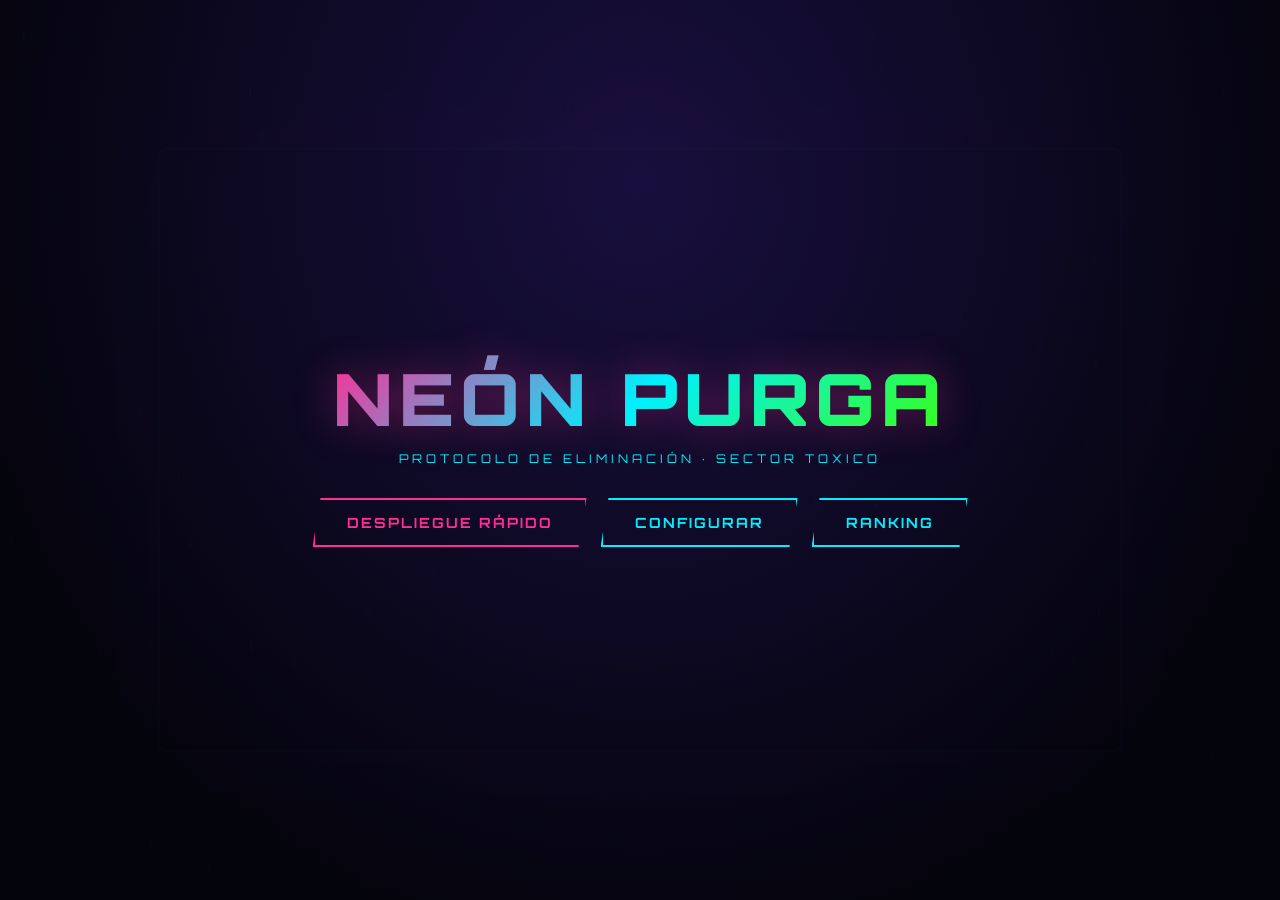
==== commit 1b4ada5a: "Rewrite as NEÓN PURGA: fix shooting, cyberpunk theme, major gameplay upgrade - Fix shooting: player " ====
--- a/index.html
+++ b/index.html
@@ -2,1847 +2,845 @@
 <html lang="es">
 <head>
 <meta charset="UTF-8">
-<meta name="viewport" content="width=device-width, initial-scale=1.0">
-<title>ZONA CERO — Battle Royale Deluxe</title>
+<meta name="viewport" content="width=device-width,initial-scale=1">
+<title>NEÓN PURGA — Battle Royale</title>
 <style>
-  :root{
-    --bg:#080a0f;
-    --bg2:#0c0f16;
-    --panel:#151a24;
-    --panel2:#1c2331;
-    --accent:#ff6a3d;
-    --accent2:#4ee1a0;
-    --accent3:#3dc7ff;
-    --gold:#ffd166;
-    --text:#e8ecf1;
-    --muted:#8993a4;
-    --danger:#ff4757;
-    --hp:#4ee1a0;
-    --stam:#3dc7ff;
-    --armor:#c9d4ff;
-    --xp:#c56bff;
-  }
-  *{box-sizing:border-box;}
-  html,body{margin:0;padding:0;background:radial-gradient(circle at 50% 0%, #131a26, var(--bg));color:var(--text);font-family:'Segoe UI',system-ui,Arial,sans-serif;overflow:hidden;height:100%;user-select:none;-webkit-user-select:none;}
-  button{font-family:inherit;}
-
-  #game-wrap{position:relative;width:100%;height:100vh;display:flex;align-items:center;justify-content:center;}
-  #stage{position:relative;}
-  canvas{background:#12180f;display:block;image-rendering:pixelated;border-radius:6px;box-shadow:0 0 60px rgba(0,0,0,0.7), inset 0 0 0 1px #ffffff10;}
-
-  /* ---------------- HUD ---------------- */
-  #hud{position:absolute;top:0;left:0;width:100%;height:100%;pointer-events:none;font-variant-numeric:tabular-nums;}
-
-  .bar-wrap{position:absolute;left:16px;bottom:16px;width:280px;}
-  .bar-label{font-size:10px;color:var(--muted);letter-spacing:1.5px;text-transform:uppercase;margin-bottom:2px;display:flex;justify-content:space-between;}
-  .bar-label span:last-child{color:var(--text);}
-  .bar-bg{width:100%;height:14px;background:#0007;border:1px solid #ffffff20;border-radius:8px;overflow:hidden;margin-bottom:7px;position:relative;}
-  .bar-fill{height:100%;transition:width .12s ease;border-radius:8px;}
-  #hpFill{background:linear-gradient(90deg,var(--hp),#2b9);}
-  #stamFill{background:linear-gradient(90deg,var(--stam),#2af);}
-  #armorFill{background:linear-gradient(90deg,var(--armor),#7f9bff);}
-  #xpFill{background:linear-gradient(90deg,var(--xp),#8a3dff);}
-  .bar-bg.small{height:8px;}
-
-  #levelBadge{position:absolute;left:16px;bottom:172px;display:flex;align-items:center;gap:8px;}
-  #levelNum{width:34px;height:34px;border-radius:50%;background:radial-gradient(circle at 40% 30%, #c56bff, #6a1fb0);display:flex;align-items:center;justify-content:center;font-weight:800;font-size:15px;box-shadow:0 0 14px #c56bff88;border:1px solid #ffffff40;}
-  #levelTxt{font-size:11px;color:var(--muted);}
-
-  #weaponBox{position:absolute;right:16px;bottom:16px;background:linear-gradient(180deg,var(--panel),var(--bg2));border:1px solid #ffffff1a;border-radius:12px;padding:12px 16px;text-align:right;min-width:200px;box-shadow:0 8px 24px #0006;}
-  #weaponName{font-size:20px;font-weight:800;color:var(--accent);letter-spacing:.5px;}
-  #ammoCount{font-size:16px;color:var(--text);margin-top:2px;}
-  #ammoCount .reserve{color:var(--muted);font-size:13px;}
-  #reloadBar{height:4px;margin-top:6px;background:#0006;border-radius:3px;overflow:hidden;display:none;}
-  #reloadBar>div{height:100%;width:0;background:var(--accent2);}
-
-  #slots{position:absolute;right:16px;bottom:110px;display:flex;gap:6px;justify-content:flex-end;flex-wrap:wrap;max-width:230px;}
-  .slot{width:44px;height:44px;background:#0008;border:1px solid #ffffff22;border-radius:8px;display:flex;flex-direction:column;align-items:center;justify-content:center;font-size:9px;color:var(--muted);position:relative;transition:.1s;}
-  .slot .num{position:absolute;top:2px;left:4px;font-size:9px;opacity:.6;}
-  .slot .wn{font-size:9px;text-align:center;line-height:1.05;padding:0 2px;margin-top:6px;}
-  .slot.active{border-color:var(--accent);color:var(--accent);background:#ff6a3d22;box-shadow:0 0 10px #ff6a3d55;}
-  .slot.empty{opacity:.28;}
-
-  /* Abilities */
-  #abilities{position:absolute;left:50%;bottom:16px;transform:translateX(-50%);display:flex;gap:12px;}
-  .ability{width:60px;height:60px;background:#0009;border:2px solid #ffffff22;border-radius:12px;position:relative;display:flex;flex-direction:column;align-items:center;justify-content:center;overflow:hidden;box-shadow:0 4px 14px #0006;}
-  .ability .ico{font-size:24px;line-height:1;}
-  .ability .key{position:absolute;top:2px;left:5px;font-size:10px;color:var(--text);font-weight:700;}
-  .ability .nm{font-size:8px;color:var(--muted);margin-top:2px;text-transform:uppercase;letter-spacing:.5px;}
-  .ability .cd{position:absolute;left:0;bottom:0;width:100%;background:#000000aa;color:#fff;font-size:15px;font-weight:800;display:flex;align-items:center;justify-content:center;height:0;transition:height .1s;}
-  .ability.ready{border-color:var(--accent2);box-shadow:0 0 12px #4ee1a066;}
-  .ability.ready .ico{filter:drop-shadow(0 0 4px var(--accent2));}
-
-  #zoneInfo{position:absolute;top:14px;left:50%;transform:translateX(-50%);text-align:center;background:#000000aa;padding:7px 20px;border-radius:22px;border:1px solid #ffffff1a;font-size:13px;color:var(--muted);}
-  #zoneInfo b{color:var(--accent3);font-size:15px;}
-  #zoneInfo.warn b{color:var(--danger);}
-  #zoneInfo.warn{animation:pulse .8s infinite;}
-  @keyframes pulse{0%,100%{box-shadow:0 0 0 #ff475700;}50%{box-shadow:0 0 18px #ff475788;}}
-
-  #topStats{position:absolute;top:14px;left:16px;display:flex;flex-direction:column;gap:6px;}
-  .chip{background:#000000aa;padding:6px 12px;border-radius:8px;border:1px solid #ffffff1a;font-size:12px;color:var(--muted);display:flex;gap:8px;align-items:center;}
-  .chip b{color:var(--text);}
-  .chip .lbl{color:var(--muted);}
-  #aliveChip b{color:var(--accent);}
-  #killChip b{color:var(--accent2);}
-  #streakChip{display:none;}
-  #streakChip b{color:var(--gold);}
-
-  #killfeed{position:absolute;top:56px;right:16px;font-size:12px;text-align:right;max-width:260px;pointer-events:none;}
-  #killfeed div{margin-bottom:4px;background:#00000088;padding:3px 8px;border-radius:6px;display:inline-block;animation:slideIn .25s ease;}
-  #killfeed .me{color:var(--accent2);}
-  #killfeed .zone{color:var(--accent3);}
-  @keyframes slideIn{from{transform:translateX(20px);opacity:0;}to{transform:translateX(0);opacity:.95;}}
-
-  /* Minimap */
-  #minimapWrap{position:absolute;top:14px;right:16px;width:160px;height:120px;background:#00000099;border:1px solid #ffffff22;border-radius:8px;overflow:hidden;}
-  #minimap{display:block;}
-
-  #controls{position:absolute;bottom:88px;left:50%;transform:translateX(-50%);font-size:10px;color:var(--muted);background:#00000088;padding:5px 14px;border-radius:8px;border:1px solid #ffffff12;white-space:nowrap;opacity:.75;}
-  #controls b{color:var(--text);}
-
-  #pickupHint{position:absolute;top:58%;left:50%;transform:translate(-50%,0);font-size:14px;color:#111;background:var(--accent2);padding:6px 16px;border-radius:8px;display:none;font-weight:700;box-shadow:0 4px 14px #0007;}
-
-  #centerToast{position:absolute;top:32%;left:50%;transform:translate(-50%,-50%);text-align:center;pointer-events:none;}
-  #centerToast .big{font-size:44px;font-weight:900;letter-spacing:2px;text-shadow:0 4px 20px #000;opacity:0;transition:.3s;}
-
-  /* ---------------- Overlays ---------------- */
-  .screen{position:absolute;top:0;left:0;width:100%;height:100%;display:flex;flex-direction:column;align-items:center;justify-content:center;text-align:center;z-index:20;background:radial-gradient(circle at 50% 20%, #1a2333ee, #05070bf5);backdrop-filter:blur(3px);overflow:auto;padding:20px;}
-  .screen.hidden{display:none !important;}
-
-  .logo{font-size:64px;margin:0;letter-spacing:4px;font-weight:900;background:linear-gradient(90deg,var(--accent),var(--gold));-webkit-background-clip:text;background-clip:text;color:transparent;text-shadow:0 0 40px #ff6a3d33;line-height:1;}
-  .tag{color:var(--muted);letter-spacing:6px;font-size:13px;text-transform:uppercase;margin:4px 0 22px;}
-
-  .panel{background:linear-gradient(180deg,#1a2231ee,#111722ee);border:1px solid #ffffff18;border-radius:16px;padding:22px 26px;max-width:920px;width:100%;box-shadow:0 20px 60px #0008;}
-  .section-title{font-size:12px;letter-spacing:2px;text-transform:uppercase;color:var(--muted);margin:0 0 12px;text-align:left;border-bottom:1px solid #ffffff12;padding-bottom:6px;}
-
-  .class-grid{display:grid;grid-template-columns:repeat(4,1fr);gap:10px;margin-bottom:18px;}
-  .class-card{background:#0c1220;border:2px solid #ffffff14;border-radius:12px;padding:12px;cursor:pointer;transition:.15s;text-align:center;}
-  .class-card:hover{border-color:#ffffff44;transform:translateY(-2px);}
-  .class-card.sel{border-color:var(--accent);background:#ff6a3d18;box-shadow:0 0 18px #ff6a3d44;}
-  .class-card .cico{font-size:34px;}
-  .class-card .cname{font-weight:800;font-size:15px;margin-top:4px;}
-  .class-card .cdesc{font-size:10.5px;color:var(--muted);margin-top:5px;line-height:1.35;min-height:44px;}
-  .class-card .cabil{font-size:10px;color:var(--accent2);margin-top:6px;font-weight:600;}
-  .class-card .cstats{font-size:9px;color:var(--muted);margin-top:6px;display:flex;justify-content:space-around;gap:4px;}
-  .class-card .cstats span b{color:var(--text);}
-
-  .opt-row{display:flex;gap:24px;flex-wrap:wrap;justify-content:space-between;align-items:flex-start;margin-bottom:6px;}
-  .opt-group{text-align:left;flex:1;min-width:200px;}
-  .opt-group label{font-size:11px;color:var(--muted);text-transform:uppercase;letter-spacing:1px;display:block;margin-bottom:8px;}
-  .seg{display:flex;gap:6px;flex-wrap:wrap;}
-  .seg button{background:#0c1220;border:1px solid #ffffff1a;color:var(--muted);padding:8px 14px;border-radius:8px;cursor:pointer;font-size:12px;transition:.1s;}
-  .seg button:hover{border-color:#ffffff44;color:var(--text);}
-  .seg button.on{background:var(--accent);border-color:var(--accent);color:#101010;font-weight:700;}
-  .seg.a2 button.on{background:var(--accent3);border-color:var(--accent3);}
-
-  .btn-primary{margin-top:20px;background:linear-gradient(90deg,var(--accent),#ff8a5d);color:#101010;border:none;padding:15px 44px;border-radius:32px;font-size:18px;font-weight:800;cursor:pointer;letter-spacing:1px;box-shadow:0 8px 24px #ff6a3d55;transition:.15s;}
-  .btn-primary:hover{transform:translateY(-2px);filter:brightness(1.08);}
-  .btn-ghost{background:transparent;border:1px solid #ffffff33;color:var(--text);padding:11px 24px;border-radius:28px;font-size:14px;cursor:pointer;margin:6px;}
-  .btn-ghost:hover{background:#ffffff12;}
-
-  .row-btns{display:flex;gap:10px;justify-content:center;flex-wrap:wrap;align-items:center;}
-
-  /* Level up screen */
-  #levelupScreen .panel{max-width:760px;}
-  .upgrade-grid{display:grid;grid-template-columns:repeat(3,1fr);gap:14px;margin-top:10px;}
-  .upgrade-card{background:#0c1220;border:2px solid #ffffff18;border-radius:14px;padding:18px 14px;cursor:pointer;transition:.15s;}
-  .upgrade-card:hover{border-color:var(--xp);transform:translateY(-4px);box-shadow:0 10px 30px #c56bff33;background:#1a1030;}
-  .upgrade-card .uico{font-size:38px;}
-  .upgrade-card .uname{font-weight:800;font-size:16px;margin-top:8px;color:var(--gold);}
-  .upgrade-card .udesc{font-size:12px;color:var(--muted);margin-top:8px;line-height:1.4;}
-
-  /* Stats table on end screen */
-  .stats-table{display:grid;grid-template-columns:1fr 1fr;gap:8px 30px;margin:14px auto 4px;max-width:440px;text-align:left;}
-  .stats-table .s-lbl{color:var(--muted);font-size:13px;}
-  .stats-table .s-val{color:var(--text);font-weight:700;font-size:15px;text-align:right;}
-
-  .settings-line{display:flex;align-items:center;gap:12px;justify-content:space-between;margin:10px 0;font-size:13px;color:var(--muted);}
-  input[type=range]{accent-color:var(--accent);width:180px;}
-
-  #pauseScreen .panel{max-width:420px;}
-  .hint{font-size:11px;color:var(--muted);margin-top:14px;line-height:1.6;}
-  .kbd{background:#0c1220;border:1px solid #ffffff22;border-radius:5px;padding:1px 7px;font-size:11px;color:var(--text);}
-
-  .fade-hint{font-size:12px;color:var(--muted);margin-top:10px;}
-  @media (max-width:1000px){
-    .class-grid{grid-template-columns:repeat(2,1fr);}
-    .upgrade-grid{grid-template-columns:1fr;}
-  }
+@import url('https://fonts.googleapis.com/css2?family=Orbitron:wght@400;700;900&family=Rajdhani:wght@400;600;700&display=swap');
+:root{
+  --void:#04040c;--deep:#0a0a1a;--panel:#0f1028;--panel2:#161838;
+  --neon-p:#ff2d95;--neon-c:#00f0ff;--neon-g:#39ff14;--neon-y:#ffe600;
+  --text:#e0e8ff;--muted:#6a7a9a;--danger:#ff1744;
+}
+*{box-sizing:border-box;margin:0;padding:0}
+html,body{background:var(--void);color:var(--text);font-family:'Rajdhani',sans-serif;overflow:hidden;height:100%}
+#app{width:100%;height:100vh;display:flex;align-items:center;justify-content:center;position:relative;background:radial-gradient(ellipse at 50% 0%,#1a1040 0%,var(--void) 60%)}
+
+/* Animated bg grid */
+#app::before{content:'';position:fixed;inset:0;background:
+  linear-gradient(rgba(0,240,255,.03) 1px,transparent 1px),
+  linear-gradient(90deg,rgba(0,240,255,.03) 1px,transparent 1px);
+  background-size:40px 40px;animation:gridMove 20s linear infinite;pointer-events:none}
+@keyframes gridMove{to{background-position:0 40px}}
+
+#gameStage{position:relative;z-index:5;border:2px solid #00f0ff33;border-radius:8px;box-shadow:0 0 80px #ff2d9522,0 0 120px #00f0ff11,inset 0 0 60px #0008}
+canvas{display:block;image-rendering:pixelated;border-radius:6px;cursor:crosshair}
+
+.screen{position:fixed;inset:0;display:flex;flex-direction:column;align-items:center;justify-content:center;z-index:50;background:radial-gradient(ellipse at 50% 20%,#1a1040ee 0%,#04040cee 80%);transition:opacity .25s}
+.screen.hidden{display:none!important}
+.logo{font-family:'Orbitron',sans-serif;font-size:clamp(40px,7vw,72px);font-weight:900;letter-spacing:6px;
+  background:linear-gradient(135deg,var(--neon-p),var(--neon-c),var(--neon-g));
+  -webkit-background-clip:text;-webkit-text-fill-color:transparent;
+  text-shadow:none;filter:drop-shadow(0 0 20px #ff2d9566);animation:pulse 3s ease-in-out infinite}
+@keyframes pulse{0%,100%{filter:drop-shadow(0 0 20px #ff2d9566)}50%{filter:drop-shadow(0 0 40px #00f0ff88)}}
+.sub{font-family:'Orbitron',sans-serif;font-size:12px;color:var(--neon-c);letter-spacing:4px;margin:8px 0 32px;text-transform:uppercase}
+.btn{font-family:'Orbitron',sans-serif;background:transparent;border:2px solid var(--neon-c);color:var(--neon-c);
+  padding:14px 32px;font-size:14px;font-weight:700;letter-spacing:2px;cursor:pointer;transition:all .2s;text-transform:uppercase;clip-path:polygon(8px 0,100% 0,calc(100% - 8px) 100%,0 100%)}
+.btn:hover{background:var(--neon-c);color:var(--void);box-shadow:0 0 30px #00f0ff66}
+.btn.primary{border-color:var(--neon-p);color:var(--neon-p)}
+.btn.primary:hover{background:var(--neon-p);color:var(--void);box-shadow:0 0 30px #ff2d9566}
+.btn-row{display:flex;gap:14px;flex-wrap:wrap;justify-content:center}
+
+.lobby-wrap{max-width:920px;width:95%;display:grid;grid-template-columns:1fr 1fr;gap:16px;margin-top:8px}
+@media(max-width:720px){.lobby-wrap{grid-template-columns:1fr}}
+.panel{background:var(--panel);border:1px solid #00f0ff22;padding:20px;clip-path:polygon(0 0,calc(100% - 16px) 0,100% 16px,100% 100%,16px 100%,0 calc(100% - 16px))}
+.panel h3{font-family:'Orbitron',sans-serif;font-size:11px;color:var(--neon-c);letter-spacing:2px;margin-bottom:14px}
+input,select{width:100%;background:#0008;border:1px solid #00f0ff33;color:var(--text);padding:10px;font-family:'Rajdhani',sans-serif;font-size:15px;margin-bottom:10px}
+.class-grid{display:grid;grid-template-columns:1fr 1fr;gap:8px}
+.ccard{background:#0006;border:2px solid #ffffff12;padding:12px;cursor:pointer;transition:.15s}
+.ccard:hover{border-color:#00f0ff55}
+.ccard.on{border-color:var(--neon-p);background:#ff2d9510;box-shadow:0 0 20px #ff2d9522}
+.ccard .ic{font-size:26px}.ccard .nm{font-weight:700;font-size:14px;margin-top:4px}.ccard .ds{font-size:11px;color:var(--muted);margin-top:3px;line-height:1.4}
+.map-row{display:flex;gap:8px;flex-wrap:wrap}
+.mbtn{flex:1;min-width:80px;padding:10px 6px;text-align:center;border:2px solid #ffffff15;cursor:pointer;font-size:12px;background:#0005}
+.mbtn.on{border-color:var(--neon-c);background:#00f0ff10;color:var(--neon-c)}
+.mbtn b{display:block;font-size:13px;margin-bottom:2px}
+
+#hud{position:absolute;inset:0;pointer-events:none;z-index:10;font-variant-numeric:tabular-nums}
+#hud *{pointer-events:none}
+.bar-wrap{position:absolute;left:14px;bottom:14px;width:220px}
+.bl{font-size:9px;font-family:'Orbitron',sans-serif;color:var(--muted);letter-spacing:1px;margin-bottom:2px}
+.bar{width:100%;height:10px;background:#000a;border:1px solid #00f0ff33;margin-bottom:5px;overflow:hidden}
+.fill{height:100%;transition:width .1s}
+#hpF{background:linear-gradient(90deg,var(--neon-g),#00ff8844)}
+#stF{background:linear-gradient(90deg,var(--neon-c),#0088ff)}
+
+#minimap{position:absolute;top:14px;left:14px;border:2px solid #00f0ff44;background:#000c;border-radius:4px}
+#topHud{position:absolute;top:14px;left:50%;transform:translateX(-50%);display:flex;gap:10px}
+.tag{font-family:'Orbitron',sans-serif;font-size:10px;background:#000b;border:1px solid #00f0ff33;padding:4px 12px;letter-spacing:1px}
+.tag b{color:var(--neon-p)}
+
+#weaponHud{position:absolute;right:14px;bottom:14px;background:#000d;border:1px solid #ff2d9544;padding:10px 16px;text-align:right;min-width:170px}
+#wName{font-family:'Orbitron',sans-serif;font-size:16px;color:var(--neon-p);font-weight:700}
+#wAmmo{font-size:13px;color:var(--muted)}
+#wTier{font-size:9px;color:var(--neon-y);letter-spacing:2px;font-family:'Orbitron',sans-serif}
+
+#abs{position:absolute;right:14px;bottom:88px;display:flex;gap:5px}
+.ab{width:46px;height:46px;background:#000b;border:2px solid #ffffff22;display:flex;align-items:center;justify-content:center;font-size:20px;position:relative}
+.ab.ok{border-color:var(--neon-g);box-shadow:0 0 10px #39ff1444}
+.ab .k{position:absolute;top:1px;left:3px;font-size:8px;font-family:'Orbitron',sans-serif;color:var(--muted)}
+.ab .cd{position:absolute;inset:0;background:#000d;display:flex;align-items:center;justify-content:center;font-family:'Orbitron',sans-serif;font-size:13px;color:var(--danger)}
+
+#slots{position:absolute;right:14px;bottom:144px;display:flex;gap:4px}
+.sl{width:36px;height:36px;background:#0009;border:1px solid #ffffff22;display:flex;align-items:center;justify-content:center;font-family:'Orbitron',sans-serif;font-size:11px;color:var(--muted)}
+.sl.on{border-color:var(--neon-p);color:var(--neon-p);box-shadow:0 0 8px #ff2d9544}
+
+#feed{position:absolute;top:14px;right:14px;max-width:260px;text-align:right;font-size:12px}
+#feed div{margin-bottom:3px;padding:4px 10px;background:#000b;border-left:2px solid var(--neon-p);animation:slideIn .3s}
+@keyframes slideIn{from{opacity:0;transform:translateX(20px)}to{opacity:1;transform:none}}
+
+#hint{position:absolute;top:58%;left:50%;transform:translateX(-50%);font-family:'Orbitron',sans-serif;font-size:11px;
+  color:var(--neon-g);background:#000d;border:1px solid #39ff1444;padding:6px 16px;letter-spacing:1px;display:none}
+#streak{position:absolute;top:40%;left:50%;transform:translateX(-50%);font-family:'Orbitron',sans-serif;font-size:28px;font-weight:900;
+  color:var(--neon-y);text-shadow:0 0 20px #ffe600;display:none;animation:streakPop .8s}
+@keyframes streakPop{0%{transform:translateX(-50%) scale(2);opacity:0}30%{opacity:1}100%{transform:translateX(-50%) scale(1);opacity:0}}
+
+#crosshair{position:absolute;width:20px;height:20px;pointer-events:none;transform:translate(-50%,-50%)}
+#crosshair::before,#crosshair::after{content:'';position:absolute;background:var(--neon-c);box-shadow:0 0 6px var(--neon-c)}
+#crosshair::before{width:2px;height:12px;top:4px;left:9px}
+#crosshair::after{width:12px;height:2px;top:9px;left:4px}
+
+#dmgLayer{position:absolute;inset:0;pointer-events:none;overflow:hidden}
+.dn{position:absolute;font-family:'Orbitron',sans-serif;font-size:12px;font-weight:700;color:var(--neon-p);text-shadow:0 0 8px #ff2d95;animation:floatUp .7s forwards}
+.dn.cr{font-size:16px;color:var(--neon-y)}
+@keyframes floatUp{to{opacity:0;transform:translateY(-35px)}}
+
+#countdown{position:fixed;inset:0;background:#000e;display:flex;align-items:center;justify-content:center;z-index:60;font-family:'Orbitron',sans-serif;font-size:100px;font-weight:900;color:var(--neon-c);text-shadow:0 0 40px var(--neon-c)}
+.hidden{display:none!important}
+
+.stats-g{display:grid;grid-template-columns:repeat(3,1fr);gap:12px;margin:20px 0;max-width:480px;width:90%}
+.sb{background:var(--panel);border:1px solid #00f0ff22;padding:16px;text-align:center}
+.sb .v{font-family:'Orbitron',sans-serif;font-size:32px;color:var(--neon-g)}.sb .l{font-size:11px;color:var(--muted);margin-top:4px}
+#menuCanvas{position:fixed;inset:0;z-index:1;pointer-events:none;opacity:.4}
 </style>
 </head>
 <body>
-<div id="game-wrap">
-  <div id="stage">
-  <canvas id="c" width="960" height="600"></canvas>
-
-  <!-- ============ HUD ============ -->
-  <div id="hud" class="hidden">
-    <div id="topStats">
-      <div class="chip" id="aliveChip"><span class="lbl">Vivos</span><b id="aliveNum">--</b></div>
-      <div class="chip" id="killChip"><span class="lbl">Bajas</span><b id="killNum">0</b></div>
-      <div class="chip" id="streakChip"><span class="lbl">Racha</span><b id="streakNum">0</b></div>
-    </div>
-
-    <div id="minimapWrap"><canvas id="minimap" width="160" height="120"></canvas></div>
-
-    <div id="zoneInfo">Zona <b id="zoneTimer">--</b>s</div>
-
-    <div id="killfeed"></div>
-
-    <div id="levelBadge">
-      <div id="levelNum">1</div>
-      <div id="levelTxt">Nivel</div>
-    </div>
-
-    <div class="bar-wrap">
-      <div class="bar-label"><span>Vida</span><span id="hpTxt">100</span></div>
-      <div class="bar-bg"><div class="bar-fill" id="hpFill" style="width:100%"></div></div>
-      <div class="bar-label"><span>Escudo</span><span id="armorTxt">0</span></div>
-      <div class="bar-bg small"><div class="bar-fill" id="armorFill" style="width:0%"></div></div>
-      <div class="bar-label"><span>Estamina</span><span id="stamTxt">100</span></div>
-      <div class="bar-bg small"><div class="bar-fill" id="stamFill" style="width:100%"></div></div>
-      <div class="bar-label"><span>Experiencia</span><span id="xpTxt">0/100</span></div>
-      <div class="bar-bg small"><div class="bar-fill" id="xpFill" style="width:0%"></div></div>
-    </div>
-
-    <div id="slots"></div>
-
-    <div id="weaponBox">
-      <div id="weaponName">Pistola</div>
-      <div id="ammoCount">16 <span class="reserve">/ 48</span></div>
-      <div id="reloadBar"><div></div></div>
-    </div>
-
-    <div id="abilities"></div>
-
-    <div id="controls">
-      <b>WASD</b> mover · <b>Ratón</b> apuntar/disparar · <b>Space</b> dash · <b>Shift</b> correr ·
-      <b>R</b> recargar · <b>E</b> recoger · <b>Q</b> muro · <b>F</b> granada · <b>1-6</b> armas · <b>C</b>/<b>V</b> habilidad · <b>Esc</b> pausa
-    </div>
-
-    <div id="pickupHint">Presiona <span class="kbd">E</span> para recoger</div>
-    <div id="centerToast"><div class="big" id="centerBig"></div></div>
-  </div>
-
-  <!-- ============ LOBBY ============ -->
-  <div id="lobbyScreen" class="screen">
-    <h1 class="logo">ZONA CERO</h1>
-    <div class="tag">Battle Royale Deluxe</div>
-    <div class="panel">
-      <div class="section-title">Elige tu operador</div>
-      <div class="class-grid" id="classGrid"></div>
-
-      <div class="section-title">Configuración de partida</div>
-      <div class="opt-row">
-        <div class="opt-group">
-          <label>Dificultad</label>
-          <div class="seg" id="diffSeg">
-            <button data-v="easy">Fácil</button>
-            <button data-v="normal" class="on">Normal</button>
-            <button data-v="hard">Difícil</button>
-            <button data-v="insane">Demencial</button>
-          </div>
-        </div>
-        <div class="opt-group">
-          <label>Rivales</label>
-          <div class="seg a2" id="botsSeg">
-            <button data-v="6">6</button>
-            <button data-v="12" class="on">12</button>
-            <button data-v="20">20</button>
-            <button data-v="30">30</button>
-          </div>
-        </div>
-        <div class="opt-group">
-          <label>Escenario</label>
-          <div class="seg a2" id="mapSeg">
-            <button data-v="bosque" class="on">Bosque</button>
-            <button data-v="desierto">Desierto</button>
-            <button data-v="nieve">Nieve</button>
-            <button data-v="volcan">Volcán</button>
-          </div>
-        </div>
+<canvas id="menuCanvas"></canvas>
+<div id="app">
+  <div id="gameStage">
+    <canvas id="c" width="960" height="600"></canvas>
+    <div id="hud" class="hidden">
+      <canvas id="minimap" width="130" height="130"></canvas>
+      <div id="crosshair"></div>
+      <div id="topHud">
+        <div class="tag">TORMENTA <b id="zoneT">--</b>s</div>
+        <div class="tag">SUPERVIVIENTES <b id="aliveT">--</b></div>
+        <div class="tag"><b id="timeT">0:00</b></div>
       </div>
-
-      <div class="row-btns">
-        <button class="btn-primary" id="startBtn">SALTAR A LA ISLA</button>
-        <button class="btn-ghost" id="howBtn">¿Cómo se juega?</button>
-        <button class="btn-ghost" id="settingsBtn">Ajustes</button>
+      <div class="bar-wrap">
+        <div class="bl">INTEGRIDAD</div><div class="bar"><div class="fill" id="hpF" style="width:100%"></div></div>
+        <div class="bl">ENERGÍA</div><div class="bar"><div class="fill" id="stF" style="width:100%"></div></div>
       </div>
-      <div class="fade-hint" id="bestHint"></div>
+      <div id="feed"></div>
+      <div id="hint">[E] RECOGER SUMINISTRO</div>
+      <div id="streak"></div>
+      <div id="slots"></div>
+      <div id="abs">
+        <div class="ab" id="abQ"><span class="k">Q</span>⚡<div class="cd hidden" id="cdQ"></div></div>
+        <div class="ab" id="abF"><span class="k">F</span>💨<div class="cd hidden" id="cdF"></div></div>
+        <div class="ab" id="abG"><span class="k">G</span>💣<div class="cd hidden" id="cdG"></div></div>
+      </div>
+      <div id="weaponHud">
+        <div id="wTier"></div>
+        <div id="wName">PISTOLA NEÓN</div>
+        <div id="wAmmo">18 / 18</div>
+      </div>
+      <div id="dmgLayer"></div>
     </div>
   </div>
 
-  <!-- ============ HOW TO PLAY ============ -->
-  <div id="howScreen" class="screen hidden">
-    <div class="panel" style="max-width:640px;">
-      <h1 class="logo" style="font-size:34px;">CÓMO JUGAR</h1>
-      <p class="hint" style="text-align:left;font-size:13px;">
-        <b>Objetivo:</b> Sé el último en pie. Elimina a todos los rivales mientras la zona segura se cierra.<br><br>
-        <b>Movimiento:</b> <span class="kbd">W A S D</span> para moverte, <span class="kbd">Shift</span> para correr (gasta estamina) y <span class="kbd">Space</span> para hacer un dash esquivo.<br>
-        <b>Combate:</b> Apunta con el ratón y mantén pulsado para disparar. <span class="kbd">R</span> recarga y <span class="kbd">1-6</span> cambia de arma.<br>
-        <b>Botín:</b> Abre cofres y cajas de suministros con <span class="kbd">E</span>. Los rivales sueltan botín al morir.<br>
-        <b>Construir:</b> <span class="kbd">Q</span> coloca un muro defensivo.<br>
-        <b>Granadas:</b> <span class="kbd">F</span> lanza una granada explosiva.<br>
-        <b>Habilidades:</b> Cada operador tiene 2 habilidades únicas: <span class="kbd">C</span> y <span class="kbd">V</span>.<br>
-        <b>Progresión:</b> Consigue bajas y botín para subir de nivel y elegir mejoras permanentes durante la partida.
-      </p>
-      <button class="btn-ghost" id="howBack">Volver</button>
+  <div id="mainMenu" class="screen">
+    <div class="logo">NEÓN PURGA</div>
+    <p class="sub">Protocolo de eliminación · Sector toxico</p>
+    <div class="btn-row">
+      <button class="btn primary" id="bQuick">Despliegue rápido</button>
+      <button class="btn" id="bLobby">Configurar</button>
+      <button class="btn" id="bRank">Ranking</button>
     </div>
   </div>
 
-  <!-- ============ SETTINGS ============ -->
-  <div id="settingsScreen" class="screen hidden">
-    <div class="panel" style="max-width:440px;">
-      <h1 class="logo" style="font-size:34px;">AJUSTES</h1>
-      <div class="settings-line"><span>Volumen general</span><input type="range" id="volMaster" min="0" max="100" value="70"></div>
-      <div class="settings-line"><span>Efectos de sonido</span><input type="range" id="volSfx" min="0" max="100" value="80"></div>
-      <div class="settings-line"><span>Música</span><input type="range" id="volMusic" min="0" max="100" value="45"></div>
-      <div class="settings-line"><span>Sacudida de pantalla</span>
-        <div class="seg a2" id="shakeSeg"><button data-v="1" class="on">Sí</button><button data-v="0">No</button></div>
+  <div id="lobby" class="screen hidden">
+    <div class="logo" style="font-size:28px">CONFIGURACIÓN</div>
+    <div class="lobby-wrap">
+      <div class="panel">
+        <h3>◈ OPERATIVO</h3>
+        <input id="pName" maxlength="16" value="Neon-7" placeholder="Código operativo">
+        <div class="class-grid" id="classGrid"></div>
       </div>
-      <div class="settings-line"><span>Sangre / partículas</span>
-        <div class="seg a2" id="goreSeg"><button data-v="1" class="on">Sí</button><button data-v="0">No</button></div>
+      <div class="panel">
+        <h3>◈ SECTOR</h3>
+        <div class="map-row" id="mapGrid"></div>
+        <div style="display:flex;align-items:center;gap:10px;margin:10px 0;font-size:13px;color:var(--muted)">
+          Hostiles <input type="range" id="botR" min="3" max="14" value="8" style="flex:1;margin:0"> <span id="botN">8</span>
+        </div>
+        <select id="diff"><option value="easy">Amenaza: Baja</option><option value="normal" selected>Amenaza: Media</option><option value="hard">Amenaza: Alta</option><option value="nightmare">Amenaza: Extrema</option></select>
+        <select id="mode"><option value="classic">Protocolo: Estándar</option><option value="blitz">Protocolo: Blitz</option><option value="hardcore">Protocolo: Supervivencia</option></select>
       </div>
-      <button class="btn-ghost" id="settingsBack">Volver</button>
+    </div>
+    <div class="btn-row" style="margin-top:16px">
+      <button class="btn primary" id="bStart">INICIAR PURGA</button>
+      <button class="btn" id="bBack">← VOLVER</button>
     </div>
   </div>
 
-  <!-- ============ PAUSE ============ -->
-  <div id="pauseScreen" class="screen hidden">
-    <div class="panel">
-      <h1 class="logo" style="font-size:38px;">PAUSA</h1>
-      <div class="row-btns">
-        <button class="btn-primary" id="resumeBtn">Continuar</button>
-      </div>
-      <div class="row-btns" style="margin-top:8px;">
-        <button class="btn-ghost" id="pauseHowBtn">Controles</button>
-        <button class="btn-ghost" id="quitBtn">Abandonar</button>
-      </div>
+  <div id="rankScreen" class="screen hidden">
+    <div class="logo" style="font-size:24px">RANKING</div>
+    <div id="rankList" style="margin:16px 0;font-size:14px;line-height:2;min-width:300px"></div>
+    <button class="btn" id="bBackRank">← VOLVER</button>
+  </div>
+
+  <div id="pauseScr" class="screen hidden">
+    <div class="logo" style="font-size:32px">PAUSA</div>
+    <div class="btn-row"><button class="btn primary" id="bResume">CONTINUAR</button><button class="btn" id="bQuit">ABANDONAR</button></div>
+  </div>
+
+  <div id="resultScr" class="screen hidden">
+    <div class="logo" id="resTitle" style="font-size:32px">RESULTADO</div>
+    <p class="sub" id="resSub"></p>
+    <div class="stats-g">
+      <div class="sb"><div class="v" id="rK">0</div><div class="l">Eliminaciones</div></div>
+      <div class="sb"><div class="v" id="rD">0</div><div class="l">Daño</div></div>
+      <div class="sb"><div class="v" id="rT">0:00</div><div class="l">Tiempo</div></div>
     </div>
+    <div class="btn-row"><button class="btn primary" id="bAgain">OTRA PARTIDA</button><button class="btn" id="bMenu">MENÚ</button></div>
   </div>
 
-  <!-- ============ LEVEL UP ============ -->
-  <div id="levelupScreen" class="screen hidden">
-    <div class="panel">
-      <h1 class="logo" style="font-size:40px;color:transparent;background:linear-gradient(90deg,var(--xp),var(--gold));-webkit-background-clip:text;background-clip:text;">¡SUBISTE DE NIVEL!</h1>
-      <div class="tag" id="levelupSub">Elige una mejora</div>
-      <div class="upgrade-grid" id="upgradeGrid"></div>
-    </div>
-  </div>
-
-  <!-- ============ GAME OVER ============ -->
-  <div id="endScreen" class="screen hidden">
-    <h1 class="logo" id="endTitle">HAS CAÍDO</h1>
-    <div class="tag" id="endSub"></div>
-    <div class="panel" style="max-width:520px;">
-      <div class="stats-table" id="statsTable"></div>
-      <div class="row-btns" style="margin-top:18px;">
-        <button class="btn-primary" id="againBtn">Jugar de nuevo</button>
-        <button class="btn-ghost" id="menuBtn">Menú principal</button>
-      </div>
-    </div>
-  </div>
-  </div>
+  <div id="countdown" class="hidden"></div>
 </div>
 
 <script>
 (function(){
 "use strict";
 
-/* =========================================================
-   ZONA CERO — Battle Royale Deluxe
-   Single-file HTML/CSS/JS game.
-   ========================================================= */
-
-// ---------- CORE CONFIG ----------
-const VIEW = {w: 960, h: 600};
-const WORLD = {w: 3200, h: 2400};
-
-const ZONE_MIN_R = 130;
-
-// ---------- WEAPONS ----------
-const WEAPONS = {
-  fists:   {name:"Puños",    slot:1, dmg:9,  fireRate:0.42, bulletSpeed:0,   range:52,  ammoMax:Infinity, isMelee:true,  color:"#ccc"},
-  pistol:  {name:"Pistola",  slot:2, dmg:14, fireRate:0.26, bulletSpeed:660, range:900,  ammoMax:15, reserveMax:90,  spread:0.03,  reload:1.1, color:"#e8ecf1"},
-  smg:     {name:"SMG",      slot:2, dmg:9,  fireRate:0.075,bulletSpeed:720, range:760,  ammoMax:32, reserveMax:180, spread:0.09,  reload:1.4, color:"#9ad", auto:true},
-  shotgun: {name:"Escopeta", slot:3, dmg:7,  fireRate:0.78, bulletSpeed:600, range:420,  ammoMax:7,  reserveMax:42,  spread:0.2,   reload:1.7, pellets:8, color:"#ffb347"},
-  rifle:   {name:"Rifle",    slot:4, dmg:18, fireRate:0.11, bulletSpeed:960, range:1200, ammoMax:30, reserveMax:180, spread:0.04,  reload:1.6, color:"#4ee1a0", auto:true},
-  sniper:  {name:"Sniper",   slot:5, dmg:78, fireRate:1.15, bulletSpeed:1500,range:1900, ammoMax:5,  reserveMax:30,  spread:0.004, reload:2.1, color:"#c56bff", pierce:true},
-  minigun: {name:"Minigun",  slot:6, dmg:11, fireRate:0.05, bulletSpeed:880, range:900,  ammoMax:120,reserveMax:360, spread:0.13,  reload:3.4, color:"#ff4757", auto:true},
-  rocket:  {name:"Lanzacohetes",slot:6,dmg:60,fireRate:1.4, bulletSpeed:520, range:1400, ammoMax:3,  reserveMax:12,  spread:0.01,  reload:2.6, color:"#ff8a3d", rocket:true}
+const VIEW={w:960,h:600};
+const MAPS={
+  toxico:  {name:"Sector Tóxico",w:2400,h:1800,zR:1150,obs:26,chests:20,bg:"#0a0818",grid:"#ff2d9508",accent:"#ff2d95"},
+  ciudad:  {name:"Ciudad Fantasma",w:2000,h:1600,zR:880,obs:40,chests:24,bg:"#080818",grid:"#00f0ff0a",accent:"#00f0ff"},
+  reactor: {name:"Planta Reactor",w:2600,h:1900,zR:1200,obs:18,chests:16,bg:"#100808",grid:"#39ff1408",accent:"#39ff14"}
 };
-const WEAPON_SLOTS = [null,'fists','pistol','shotgun','rifle','sniper','minigun'];
-
-// ---------- CLASSES ----------
-const CLASSES = {
-  soldado:  {name:"Soldado",  ico:"🪖", hp:110, speed:200, desc:"Todoterreno equilibrado con recarga rápida.", start:['pistol','rifle'],
-             passive:"Recarga 25% más rápida", abilities:['dash','turret'], stats:{atk:3,def:3,mob:3}},
-  medico:   {name:"Médico",   ico:"⛑️", hp:130, speed:190, desc:"Aguanta más y se cura con el tiempo.", start:['pistol','smg'],
-             passive:"Regenera vida lentamente", abilities:['heal','shieldwall'], stats:{atk:2,def:5,mob:2}},
-  explorador:{name:"Explorador",ico:"🏃",hp:90, speed:245, desc:"Rápido y ágil, ideal para reposicionar.", start:['pistol','shotgun'],
-             passive:"+Velocidad y estamina", abilities:['blink','cloak'], stats:{atk:3,def:1,mob:5}},
-  demoledor:{name:"Demoledor",ico:"💣", hp:120, speed:180, desc:"Especialista en explosivos y daño en área.", start:['shotgun','rifle'],
-             passive:"Granadas más potentes", abilities:['airstrike','grenadevolley'], stats:{atk:5,def:3,mob:1}},
+const CLASSES={
+  striker: {name:"Striker",icon:"⚔",desc:"+25% daño de arma. Q: Sobrecarga (doble fuego 5s)",hp:100,dmg:1.25,spd:1,regen:0,ab:"overload",cd:13},
+  medic:   {name:"Medic",icon:"✚",desc:"Regenera 3 HP/s. Q: Campo de reparación (+50 HP)",hp:115,dmg:1,spd:1,regen:3,ab:"repair",cd:11},
+  ghost:   {name:"Ghost",icon:"◎",desc:"+35% velocidad. Q: Fase fantasma (invisible 6s)",hp:85,dmg:1,spd:1.35,regen:0,ab:"phase",cd:15},
+  tech:    {name:"Tech",icon:"⬡",desc:"Granadas +1. Q: Dron de combate (12s)",hp:100,dmg:1,spd:.95,regen:0,ab:"drone",cd:17}
 };
-
-// ---------- ABILITIES ----------
-const ABILITIES = {
-  dash:        {name:"Dash", ico:"💨", cd:4,  key:'C', fn:'abDash'},
-  blink:       {name:"Parpadeo", ico:"✨", cd:6, key:'C', fn:'abBlink'},
-  heal:        {name:"Cura", ico:"💚", cd:16, key:'C', fn:'abHeal'},
-  airstrike:   {name:"Bombardeo", ico:"🚀", cd:22, key:'C', fn:'abAirstrike'},
-  turret:      {name:"Torreta", ico:"🔫", cd:24, key:'V', fn:'abTurret'},
-  shieldwall:  {name:"Cúpula", ico:"🛡️", cd:20, key:'V', fn:'abShieldwall'},
-  cloak:       {name:"Sigilo", ico:"👻", cd:18, key:'V', fn:'abCloak'},
-  grenadevolley:{name:"Descarga", ico:"🎆", cd:14, key:'V', fn:'abGrenadeVolley'},
+const WEAPONS={
+  fists:  {name:"Puños cromados",tier:"",dmg:8,rate:.4,spd:0,range:52,ammo:Infinity,melee:1,color:"#aaa",slot:1},
+  pistol: {name:"Pistola Neón",tier:"COMÚN",dmg:14,rate:.22,spd:700,range:900,ammo:20,spread:.02,color:"#00f0ff",slot:2},
+  smg:    {name:"SMG Plasma",tier:"COMÚN",dmg:9,rate:.07,spd:750,range:650,ammo:40,spread:.05,color:"#ff2d95",slot:2},
+  shotgun:{name:"Riot Shotgun",tier:"RARO",dmg:11,rate:.75,spd:600,range:400,ammo:8,spread:.18,pellets:8,color:"#ffe600",slot:3},
+  rifle:  {name:"Rifle Pulso",tier:"RARO",dmg:18,rate:.11,spd:950,range:1200,ammo:32,spread:.035,color:"#39ff14",slot:3},
+  sniper: {name:"Railgun",tier:"ÉPICO",dmg:62,rate:1.0,spd:1400,range:1800,ammo:4,spread:.005,color:"#b388ff",slot:4,pierce:1},
+  lmg:    {name:"Ametr. Voltaica",tier:"ÉPICO",dmg:15,rate:.08,spd:850,range:950,ammo:70,spread:.07,color:"#ff6a3d",slot:4},
+  rocket: {name:"Devastador",tier:"LEGENDARIO",dmg:50,rate:1.3,spd:500,range:750,ammo:3,spread:0,color:"#ff1744",slot:5,explosive:1,blast:100}
 };
-
-const DIFF = {
-  easy:   {botHp:0.7, botAcc:0.5, botFire:1.5, botSpeed:0.85, botDmg:0.6, label:"Fácil"},
-  normal: {botHp:1.0, botAcc:0.75,botFire:1.1, botSpeed:1.0,  botDmg:1.0, label:"Normal"},
-  hard:   {botHp:1.3, botAcc:0.9, botFire:0.85,botSpeed:1.1,  botDmg:1.3, label:"Difícil"},
-  insane: {botHp:1.7, botAcc:1.0, botFire:0.65,botSpeed:1.2,  botDmg:1.6, label:"Demencial"},
-};
-
-const MAPS = {
-  bosque:  {ground:"#16210f", grid:"#ffffff08", rock:"#5b5f66", tree:"#2f5233", accent:"#4ee1a0"},
-  desierto:{ground:"#2b2417", grid:"#ffffff09", rock:"#8a7a52", tree:"#7d6b3a", accent:"#ffd166"},
-  nieve:   {ground:"#1b2430", grid:"#ffffff10", rock:"#7d8896", tree:"#5a6b78", accent:"#9fdcff"},
-  volcan:  {ground:"#1c1210", grid:"#ff550008", rock:"#4a3230", tree:"#6b2410", accent:"#ff6a3d"},
-};
-
-// ---------- STATE ----------
-const canvas = document.getElementById('c');
-const ctx = canvas.getContext('2d');
-const mini = document.getElementById('minimap');
-const mctx = mini.getContext('2d');
-
-let keys = {};
-let mouse = {x:VIEW.w/2, y:VIEW.h/2, down:false};
-let running = false, paused = false, gameOver = false, awaitingLevelup = false;
-let elapsed = 0;
-let killfeedMsgs = [];
-
-let obstacles=[], walls=[], chests=[], bullets=[], particles=[], dmgNumbers=[],
-    loot=[], supplyDrops=[], turrets=[], grenades=[], explosions=[], airstrikes=[];
-let bots=[], player=null, zone=null;
-let cam = {x:0,y:0,shake:0};
-let stats = null;
-
-// settings
-const settings = {volMaster:0.7, volSfx:0.8, volMusic:0.45, shake:true, gore:true};
-
-// selections
-const sel = {cls:'soldado', diff:'normal', nbots:12, map:'bosque'};
-
-// ---------- MATH HELPERS ----------
-function rand(a,b){return a + Math.random()*(b-a);}
-function randi(a,b){return Math.floor(rand(a,b+1));}
-function dist(a,b){return Math.hypot(a.x-b.x, a.y-b.y);}
-function clamp(v,lo,hi){return Math.max(lo,Math.min(hi,v));}
-function lerp(a,b,t){return a+(b-a)*t;}
-function angleDiff(a,b){let d=Math.abs(a-b)%(Math.PI*2); return d>Math.PI?2*Math.PI-d:d;}
-function pick(arr){return arr[Math.floor(Math.random()*arr.length)];}
-
-/* =========================================================
-   AUDIO ENGINE (synthesized Web Audio)
-   ========================================================= */
-const Audio = (function(){
-  let actx=null, master=null, sfxGain=null, musicGain=null, musicTimer=null, musicOn=false, step=0;
-  function ensure(){
-    if(actx) return;
-    try{
-      actx = new (window.AudioContext||window.webkitAudioContext)();
-      master = actx.createGain(); master.gain.value = settings.volMaster; master.connect(actx.destination);
-      sfxGain = actx.createGain(); sfxGain.gain.value = settings.volSfx; sfxGain.connect(master);
-      musicGain = actx.createGain(); musicGain.gain.value = settings.volMusic*0.5; musicGain.connect(master);
-    }catch(e){}
-  }
-  function setVols(){ if(!actx) return; master.gain.value=settings.volMaster; sfxGain.gain.value=settings.volSfx; musicGain.gain.value=settings.volMusic*0.5; }
-  function tone(freq, dur, type, vol, target, slideTo){
-    if(!actx) return;
-    const o=actx.createOsc?actx.createOsc():actx.createOscillator();
-    const g=actx.createGain();
-    o.type=type||'square'; o.frequency.value=freq;
-    if(slideTo){ o.frequency.exponentialRampToValueAtTime(Math.max(1,slideTo), actx.currentTime+dur); }
-    g.gain.setValueAtTime(vol||0.2, actx.currentTime);
-    g.gain.exponentialRampToValueAtTime(0.0001, actx.currentTime+dur);
-    o.connect(g); g.connect(target||sfxGain);
-    o.start(); o.stop(actx.currentTime+dur);
-  }
-  function noise(dur, vol, filterFreq, target){
-    if(!actx) return;
-    const n=Math.floor(actx.sampleRate*dur);
-    const buf=actx.createBuffer(1,n,actx.sampleRate);
-    const d=buf.getChannelData(0);
-    for(let i=0;i<n;i++) d[i]=(Math.random()*2-1)*Math.pow(1-i/n,2);
-    const src=actx.createBufferSource(); src.buffer=buf;
-    const g=actx.createGain(); g.gain.value=vol||0.3;
-    const f=actx.createBiquadFilter(); f.type='lowpass'; f.frequency.value=filterFreq||1200;
-    src.connect(f); f.connect(g); g.connect(target||sfxGain);
-    src.start();
-  }
-  const sfx = {
-    shoot(w){ if(w==='shotgun'){noise(0.14,0.4,1800);} else if(w==='sniper'){tone(220,0.25,'sawtooth',0.35,null,60);noise(0.1,0.3,900);} else if(w==='rocket'){tone(120,0.3,'sawtooth',0.4,null,40);} else {tone(rand(360,420),0.07,'square',0.16,null,140);} },
-    hit(){ tone(180,0.06,'square',0.14,null,90); },
-    explosion(){ noise(0.5,0.6,600); tone(80,0.5,'sawtooth',0.4,null,30); },
-    pickup(){ tone(520,0.08,'sine',0.2); setTimeout(()=>tone(780,0.1,'sine',0.2),70); },
-    reload(){ tone(300,0.05,'square',0.12); setTimeout(()=>tone(420,0.06,'square',0.12),120); },
-    levelup(){ [523,659,784,1046].forEach((f,i)=>setTimeout(()=>tone(f,0.18,'triangle',0.22),i*90)); },
-    death(){ tone(300,0.5,'sawtooth',0.3,null,60); },
-    dash(){ tone(600,0.15,'sine',0.15,null,1200); },
-    ability(){ tone(440,0.12,'triangle',0.2,null,880); },
-    wall(){ noise(0.1,0.25,500); },
-    ui(){ tone(660,0.05,'sine',0.12); },
-    win(){ [523,659,784,1046,1318].forEach((f,i)=>setTimeout(()=>tone(f,0.25,'triangle',0.25),i*130)); },
-    lose(){ [400,330,262,196].forEach((f,i)=>setTimeout(()=>tone(f,0.35,'sawtooth',0.25),i*160)); },
-    supply(){ tone(400,0.15,'sine',0.2,null,700); },
+const DIFF={easy:{hp:.65,dmg:.55,acc:.07,spd:.8},normal:{hp:1,dmg:1,acc:.05,spd:1},hard:{hp:1.35,dmg:1.25,acc:.035,spd:1.2},nightmare:{hp:1.7,dmg:1.5,acc:.02,spd:1.35}};
+
+const canvas=document.getElementById('c'), ctx=canvas.getContext('2d');
+const mmC=document.getElementById('minimap'), mmX=mmC.getContext('2d');
+const stage=document.getElementById('gameStage');
+
+let keys={}, mouse={x:VIEW.w/2,y:VIEW.h/2,down:0}, running=0, paused=0, gameOver=0, elapsed=0, lastT=0;
+let WORLD={w:2400,h:1800}, cfg={name:"Neon-7",cls:"striker",map:"toxico",bots:8,diff:"normal",mode:"classic"};
+let zone,player,bots=[],obs=[],walls=[],chests=[],bullets=[],parts=[],grenades=[],drones=[],drops=[];
+let feed=[],stats={k:0,dmg:0},audioCtx,killStreak=0,streakTimer=0,wallCd=0;
+let muzzleFlash=0, dropAnim=0;
+
+function R(a,b){return a+Math.random()*(b-a)}
+function D(a,b){return Math.hypot(a.x-b.x,a.y-b.y)}
+function C(v,a,b){return Math.max(a,Math.min(b,v))}
+
+// ── AUDIO ──
+function sfx(type){
+  try{
+    if(!audioCtx) audioCtx=new(window.AudioContext||webkitAudioContext)();
+    const o=audioCtx.createOscillator(),g=audioCtx.createGain();
+    o.connect(g);g.connect(audioCtx.destination);
+    const t=audioCtx.currentTime;
+    if(type==='shoot'){o.type='square';o.frequency.setValueAtTime(220,t);o.frequency.exponentialRampToValueAtTime(80,t+.06);g.gain.setValueAtTime(.05,t);g.gain.exponentialRampToValueAtTime(.001,t+.07);o.start(t);o.stop(t+.07)}
+    else if(type==='hit'){o.type='sawtooth';o.frequency.setValueAtTime(150,t);g.gain.setValueAtTime(.06,t);g.gain.exponentialRampToValueAtTime(.001,t+.08);o.start(t);o.stop(t+.08)}
+    else if(type==='pick'){o.type='sine';o.frequency.setValueAtTime(520,t);o.frequency.setValueAtTime(780,t+.06);g.gain.setValueAtTime(.06,t);g.gain.exponentialRampToValueAtTime(.001,t+.12);o.start(t);o.stop(t+.12)}
+    else if(type==='boom'){o.type='sawtooth';o.frequency.setValueAtTime(70,t);o.frequency.exponentialRampToValueAtTime(15,t+.35);g.gain.setValueAtTime(.12,t);g.gain.exponentialRampToValueAtTime(.001,t+.4);o.start(t);o.stop(t+.4)}
+    else if(type==='win'){[440,554,659,880].forEach((f,i)=>o.frequency.setValueAtTime(f,t+i*.12));g.gain.setValueAtTime(.08,t);g.gain.exponentialRampToValueAtTime(.001,t+.55);o.start(t);o.stop(t+.55)}
+  }catch(e){}
+}
+
+// ── INPUT (fixed: stage-level events) ──
+function updateMouse(e){
+  const r=canvas.getBoundingClientRect();
+  mouse.x=(e.clientX-r.left)*(VIEW.w/r.width);
+  mouse.y=(e.clientY-r.top)*(VIEW.h/r.height);
+  const cx=stage.getBoundingClientRect();
+  document.getElementById('crosshair').style.left=(e.clientX-cx.left)+'px';
+  document.getElementById('crosshair').style.top=(e.clientY-cx.top)+'px';
+}
+stage.addEventListener('mousemove',updateMouse);
+stage.addEventListener('mousedown',e=>{
+  initAudio();
+  if(e.button===0) mouse.down=1;
+  else if(e.button===2&&cfg.cls==='tech') placeWall();
+  e.preventDefault();
+});
+window.addEventListener('mouseup',e=>{if(e.button===0)mouse.down=0});
+stage.addEventListener('contextmenu',e=>e.preventDefault());
+
+window.addEventListener('keydown',e=>{
+  keys[e.key.toLowerCase()]=1;
+  if(e.key==='Escape'&&running&&!gameOver){paused=!paused;showUI(paused?'pause':'game');if(!paused)lastT=performance.now();e.preventDefault();return}
+  if(!running||paused||gameOver) return;
+  const k=e.key.toLowerCase();
+  if(k>='1'&&k<='5'){const s=+k;if(s===1&&player.weapons.fists)equip('fists');else{const w=Object.keys(WEAPONS).find(x=>player.weapons[x]&&WEAPONS[x].slot===s);if(w)equip(w)}}
+  if(k==='r') reload();
+  if(k==='e') pickup();
+  if(k==='q') ability();
+  if(k==='f') dash();
+  if(k==='g') throwGren();
+});
+window.addEventListener('keyup',e=>{keys[e.key.toLowerCase()]=0});
+
+function initAudio(){if(!audioCtx)try{audioCtx=new(window.AudioContext||webkitAudioContext)()}catch(e){}}
+
+// ── UI ──
+function showUI(s){
+  ['mainMenu','lobby','rankScreen','pauseScr','resultScr'].forEach(id=>{
+    document.getElementById(id).classList.toggle('hidden',!(s==='menu'&&id==='mainMenu'||s==='lobby'&&id==='lobby'||s==='rank'&&id==='rankScreen'||s==='pause'&&id==='pauseScr'||s==='results'&&id==='resultScr'));
+  });
+  document.getElementById('hud').classList.toggle('hidden',s!=='game'&&s!=='pause');
+  document.getElementById('menuCanvas').style.display=(s==='menu'||s==='lobby')?'block':'none';
+}
+
+function buildLobby(){
+  document.getElementById('classGrid').innerHTML=Object.entries(CLASSES).map(([id,c])=>
+    `<div class="ccard${id===cfg.cls?' on':''}" data-c="${id}"><div class="ic">${c.icon}</div><div class="nm">${c.name}</div><div class="ds">${c.desc}</div></div>`).join('');
+  document.querySelectorAll('.ccard').forEach(el=>el.onclick=()=>{cfg.cls=el.dataset.c;buildLobby()});
+  document.getElementById('mapGrid').innerHTML=Object.entries(MAPS).map(([id,m])=>
+    `<div class="mbtn${id===cfg.map?' on':''}" data-m="${id}"><b>${m.name}</b>${m.w}×${m.h}</div>`).join('');
+  document.querySelectorAll('.mbtn').forEach(el=>el.onclick=()=>{cfg.map=el.dataset.m;buildLobby()});
+  document.getElementById('botR').oninput=e=>{cfg.bots=+e.target.value;document.getElementById('botN').textContent=cfg.bots};
+}
+
+function msg(t){feed.unshift(t);if(feed.length>7)feed.pop();document.getElementById('feed').innerHTML=feed.map(m=>`<div>${m}</div>`).join('')}
+
+function showDmg(x,y,d,crit){
+  const s=w2s(x,y),app=document.getElementById('app').getBoundingClientRect(),st=stage.getBoundingClientRect();
+  const el=document.createElement('div');el.className='dn'+(crit?' cr':'');el.textContent=Math.round(d);
+  el.style.left=(st.left-app.left+s.x)+'px';el.style.top=(st.top-app.top+s.y)+'px';
+  document.getElementById('dmgLayer').appendChild(el);setTimeout(()=>el.remove(),700);
+}
+
+// ── PLAYER ──
+function mkPlayer(){
+  const c=CLASSES[cfg.cls];
+  let hp=c.hp; if(cfg.mode==='hardcore')hp=Math.floor(hp*.55);
+  return{
+    x:WORLD.w/2,y:WORLD.h/2,r:17,hp,maxHp:hp,stam:100,maxStam:100,
+    spd:195*c.spd,cls:cfg.cls,facing:0,
+    weapons:{fists:1,pistol:1}, ammo:{pistol:20},
+    weapon:'pistol', fireT:0, reload:0, reloadT:0,
+    alive:1, isPlayer:1, flash:0, shake:0,
+    abCd:0, dashCd:0, grenades:cfg.cls==='tech'?3:2,
+    boost:0, shield:0, phase:0, overload:0,
+    dash:0, dashT:0, dashV:{x:0,y:0},
+    xp:0, lvl:1
   };
-  const bassline=[55,55,73,55,82,55,73,49];
-  function music(on){
-    ensure();
-    if(on && !musicOn){
-      musicOn=true; step=0;
-      musicTimer=setInterval(()=>{
-        if(!actx) return;
-        const f=bassline[step%bassline.length];
-        tone(f,0.28,'triangle',0.5,musicGain);
-        if(step%2===0) tone(f*2,0.14,'sine',0.25,musicGain);
-        if(step%4===0) noise(0.05,0.15,3000,musicGain);
-        step++;
-      },300);
-    } else if(!on && musicOn){
-      musicOn=false; clearInterval(musicTimer);
+}
+
+function mkBot(i){
+  let x,y;do{x=R(120,WORLD.w-120);y=R(120,WORLD.h-120)}while(D({x,y},player)<400);
+  const d=DIFF[cfg.diff], ws=['pistol','smg','shotgun','rifle'];
+  const names=['Vortex','Cipher','Razor','Null','Hex','Pulse','Zero','Flux','Onyx','Blade','Nova','Specter'];
+  return{x,y,r:16,hp:Math.floor(75*d.hp),maxHp:Math.floor(75*d.hp),spd:135*d.spd,alive:1,
+    weapon:ws[i%ws.length],fireT:R(0,.8),state:'roam',roam:{x:R(100,WORLD.w-100),y:R(100,WORLD.h-100)},
+    flash:0,name:names[i%names.length]+'-'+Math.floor(R(10,99)),aim:0,acc:d.acc,dmgM:d.dmg};
+}
+
+function resetWorld(){
+  const m=MAPS[cfg.map]; WORLD={w:m.w,h:m.h};
+  const zInt=cfg.mode==='blitz'?11:18;
+  zone={cx:WORLD.w/2,cy:WORLD.h/2,r:m.zR,tR:m.zR,next:zInt,shrink:0,shT:0};
+  obs=[];walls=[];chests=[];bullets=[];parts=[];grenades=[];drones=[];drops=[];
+  bots=[];feed=[];elapsed=0;gameOver=0;paused=0;stats={k:0,dmg:0};killStreak=0;dropAnim=1.5;
+  player=mkPlayer();
+  player.x=R(WORLD.w*.35,WORLD.w*.65);player.y=R(WORLD.h*.35,WORLD.h*.65);
+  for(let i=0;i<m.obs;i++) obs.push({x:R(80,WORLD.w-80),y:R(80,WORLD.h-80),r:R(20,48),t:['rock','tree','ruin','crate'][Math.floor(R(0,4))]});
+  if(cfg.map==='ciudad') for(let i=0;i<10;i++) walls.push({x:R(150,WORLD.w-150),y:R(150,WORLD.h-150),ang:Math.floor(R(0,4))*Math.PI/2,len:R(70,130),thick:16,hp:250,maxHp:250,static:1});
+  for(let i=0;i<m.chests;i++) chests.push(mkChest());
+  for(let i=0;i<cfg.bots;i++) bots.push(mkBot(i));
+  buildSlots();
+  msg('◈ Despliegue en '+m.name+' — Click para disparar');
+}
+
+function mkChest(){
+  const loot=[
+    {t:'w',id:'pistol',w:3},{t:'w',id:'smg',w:3},{t:'w',id:'shotgun',w:2},{t:'w',id:'rifle',w:2},
+    {t:'w',id:'sniper',w:1},{t:'w',id:'lmg',w:1},{t:'w',id:'rocket',w:.4},
+    {t:'a',id:'pistol',n:20,w:2},{t:'a',id:'smg',n:30,w:2},{t:'a',id:'shotgun',n:8,w:2},{t:'a',id:'rifle',n:28,w:2},
+    {t:'h',n:40,w:3},{t:'h',n:70,w:1.5},{t:'s',d:10,w:2},{t:'sh',d:12,w:1.5},{t:'g',n:2,w:2}
+  ];
+  let tot=loot.reduce((s,l)=>s+l.w,0),r=Math.random()*tot,l=loot[0];
+  for(const x of loot){r-=x.w;if(r<=0){l=x;break}}
+  const tier=l.t==='w'?WEAPONS[l.id].tier:'';
+  return{x:R(100,WORLD.w-100),y:R(100,WORLD.h-100),open:0,loot:l,tier,r:R(0,6.28),beam:0};
+}
+
+// ── ACTIONS ──
+function equip(w){if(player.weapons[w])player.weapon=w}
+function reload(){const w=player.weapon;if(WEAPONS[w].melee||player.reload)return;if((player.ammo[w]||0)>=WEAPONS[w].ammo)return;player.reload=1;player.reloadT=1.1}
+function dash(){if(player.dashCd>0||player.dash||player.stam<18)return;player.dash=1;player.dashT=.2;player.dashV={x:Math.cos(player.facing)*580,y:Math.sin(player.facing)*580};player.dashCd=2.2;player.stam=Math.max(0,player.stam-22);burst(player.x,player.y,10,'#00f0ff')}
+function throwGren(){if(player.grenades<=0)return;player.grenades--;grenades.push({x:player.x,y:player.y,vx:Math.cos(player.facing)*350,vy:Math.sin(player.facing)*350,t:2,owner:'p'})}
+function placeWall(){if(wallCd>0)return;const a=player.facing;walls.push({x:player.x+Math.cos(a)*55,y:player.y+Math.sin(a)*55,ang:a,len:85,thick:15,hp:150,maxHp:150});if(walls.length>7)walls.shift();wallCd=2}
+
+function ability(){
+  if(player.abCd>0)return;
+  const c=CLASSES[cfg.cls]; player.abCd=c.cd;
+  if(c.ab==='overload'){player.overload=elapsed+5;msg('⚡ SOBRECARGA');burst(player.x,player.y,15,'#ff2d95')}
+  else if(c.ab==='repair'){player.hp=Math.min(player.maxHp,player.hp+50);burst(player.x,player.y,20,'#39ff14',1);msg('✚ CAMPO DE REPARACIÓN')}
+  else if(c.ab==='phase'){player.phase=elapsed+6;burst(player.x,player.y,25,'#888',1);msg('◎ FASE FANTASMA')}
+  else if(c.ab==='drone'){drones.push({x:player.x,y:player.y-30,hp:80,life:12,fireT:0});msg('⬡ DRON DESPLEGADO')}
+}
+
+function pickup(){
+  for(const c of chests) if(!c.open&&D(c,player)<50){openLoot(c);return}
+  for(const d of drops) if(d.landed&&!d.open&&D(d,player)<50){openLoot(d);d.open=1;return}
+}
+
+function openLoot(c){
+  c.open=1; const l=c.loot; sfx('pick');
+  if(l.t==='w'){player.weapons[l.id]=1;player.ammo[l.id]=Math.floor(WEAPONS[l.id].ammo*.75);equip(l.id);msg('◈ '+WEAPONS[l.id].name+' adquirido')}
+  else if(l.t==='a'){player.ammo[l.id]=(player.ammo[l.id]||0)+l.n;msg('◈ Munición +'+l.n)}
+  else if(l.t==='h'){player.hp=Math.min(player.maxHp,player.hp+l.n);msg('◈ Reparación +'+l.n)}
+  else if(l.t==='s'){player.boost=elapsed+l.d;msg('◈ Impulso de velocidad')}
+  else if(l.t==='sh'){player.shield=elapsed+l.d;msg('◈ Escudo de energía')}
+  else if(l.t==='g'){player.grenades=Math.min(6,player.grenades+l.n);msg('◈ Granadas +'+l.n)}
+  buildSlots();
+}
+
+function buildSlots(){
+  document.getElementById('slots').innerHTML=[1,2,3,4,5].map(s=>{
+    const w=s===1?'fists':Object.keys(WEAPONS).find(k=>player.weapons[k]&&WEAPONS[k].slot===s);
+    const on=w&&player.weapon===w, has=s===1||!!w;
+    return`<div class="sl${on?' on':''}" style="opacity:${has?1:.25}">${s}</div>`;
+  }).join('');
+}
+
+// ── COMBAT ──
+function fire(sh,isP){
+  const wk=isP?player.weapon:sh.weapon, wd=WEAPONS[wk];
+  let ang;
+  if(isP){const wm=s2w(mouse.x,mouse.y);ang=Math.atan2(wm.y-sh.y,wm.x-sh.x);player.facing=ang}
+  else ang=sh.aim;
+
+  if(wd.melee){
+    const tgts=isP?bots.filter(b=>b.alive):[player];
+    for(const t of tgts){const a2=Math.atan2(t.y-sh.y,t.x-sh.x);let df=Math.abs(a2-ang);if(df>Math.PI)df=2*Math.PI-df;if(D(sh,t)<wd.range&&df<.7)hit(t,wd.dmg*(isP?CLASSES[cfg.cls].dmg:1),isP)}
+    return;
+  }
+  if(isP){
+    if((player.ammo[wk]||0)<=0||player.reload) return;
+    player.ammo[wk]--;
+    muzzleFlash=.06;
+  }
+  sfx('shoot');
+  const n=wd.pellets||1;
+  for(let i=0;i<n;i++){
+    const sp=(Math.random()-.5)*(wd.spread||0)*2, a=ang+sp;
+    bullets.push({x:sh.x+Math.cos(a)*sh.r,y:sh.y+Math.sin(a)*sh.r,dx:Math.cos(a)*wd.spd,dy:Math.sin(a)*wd.spd,
+      dmg:wd.dmg*(isP?CLASSES[cfg.cls].dmg*(elapsed<player.overload?1.5:1):sh.dmgM||1),
+      life:wd.range/wd.spd,owner:isP?'p':'b',color:wd.color,exp:wd.explosive,blast:wd.blast||0,pierce:wd.pierce||0,trail:[]});
+  }
+}
+
+function hit(ent,dmg,byP){
+  if(ent.isPlayer&&elapsed<ent.shield)dmg*=.25;
+  if(ent.isPlayer&&elapsed<ent.phase&&!byP)return;
+  ent.hp-=dmg; ent.flash=.12;
+  if(byP){stats.dmg+=dmg;showDmg(ent.x,ent.y,dmg,dmg>40);sfx('hit')}
+  if(ent.isPlayer)player.shake=.18;
+  burst(ent.x,ent.y,4,'#ff2d95');
+  if(ent.hp<=0&&ent.alive){
+    ent.alive=0;
+    if(ent.isPlayer) endGame(0);
+    else{
+      stats.k++; killStreak++; streakTimer=2;
+      const labels=['','DOBLE','TRIPLE','CUÁDRUPLE','DOMINACIÓN'];
+      if(killStreak>=2&&killStreak<=4){const el=document.getElementById('streak');el.textContent=labels[killStreak]+' ELIMINACIÓN';el.style.display='block';setTimeout(()=>el.style.display='none',800)}
+      msg('💀 '+ent.name+' eliminado'); burst(ent.x,ent.y,20,'#ff2d95',1);
     }
   }
-  return {ensure, setVols, sfx, music, resume(){ ensure(); if(actx&&actx.state==='suspended') actx.resume(); }};
+}
+
+function boom(x,y,r,dmg,owner){
+  sfx('boom'); burst(x,y,30,'#ff1744',1); player.shake=.3;
+  if(owner==='p'||owner==='drone') for(const b of bots) if(b.alive&&D({x,y},b)<r) hit(b,dmg*(1-D({x,y},b)/r),1);
+  if(D({x,y},player)<r&&player.alive) hit(player,dmg*(1-D({x,y},player)/r)*.6,0);
+  for(const w of walls) if(D({x,y},w)<r) w.hp-=50;
+}
+
+function burst(x,y,n,col,ring){
+  for(let i=0;i<n;i++){const a=ring?(i/n)*Math.PI*2:Math.random()*Math.PI*2,s=ring?R(40,120):R(-100,100);
+    parts.push({x,y,dx:Math.cos(a)*s,dy:Math.sin(a)*s,life:R(.2,.6),col,sz:R(2,6)})}
+}
+
+// ── PHYSICS ──
+function blocked(x,y,r){
+  for(const o of obs) if(D({x,y},o)<r+o.r) return 1;
+  for(const w of walls) if(wallHit(x,y,r,w)) return 1;
+  return 0;
+}
+function wallHit(x,y,r,w){
+  const dx=Math.cos(w.ang),dy=Math.sin(w.ang),h=w.len/2;
+  const t=C((x-w.x)*dx+(y-w.y)*dy,-h,h);
+  return D({x,y},{x:w.x+dx*t,y:w.y+dy*t})<r+w.thick/2;
+}
+function cam(){return{x:C(player.x-VIEW.w/2,0,WORLD.w-VIEW.w),y:C(player.y-VIEW.h/2,0,WORLD.h-VIEW.h)}}
+function s2w(sx,sy){const c=cam();return{x:sx+c.x,y:sy+c.y}}
+function w2s(x,y){const c=cam();return{x:x-c.x,y:y-c.y}}
+
+// ── UPDATE ──
+function updPlayer(dt){
+  if(!player.alive)return;
+  if(player.dash){
+    player.dashT-=dt;
+    const nx=player.x+player.dashV.x*dt,ny=player.y+player.dashV.y*dt;
+    if(!blocked(nx,player.y,player.r))player.x=C(nx,player.r,WORLD.w-player.r);
+    if(!blocked(player.x,ny,player.r))player.y=C(ny,player.r,WORLD.h-player.r);
+    if(player.dashT<=0)player.dash=0;
+  }else{
+    let dx=0,dy=0;
+    if(keys['w'])dy--;if(keys['s'])dy++;if(keys['a'])dx--;if(keys['d'])dx++;
+    if(dx||dy){const l=Math.hypot(dx,dy);dx/=l;dy/=l}
+    let sp=player.spd; if(elapsed<player.boost)sp*=1.55; if(elapsed<player.overload)sp*=1.2;
+    const run=keys['shift']&&player.stam>4&&(dx||dy);
+    if(run){sp*=1.5;player.stam=Math.max(0,player.stam-dt*32)}else player.stam=Math.min(player.maxStam,player.stam+dt*18);
+    const nx=player.x+dx*sp*dt,ny=player.y+dy*sp*dt;
+    if(!blocked(nx,player.y,player.r))player.x=C(nx,player.r,WORLD.w-player.r);
+    if(!blocked(player.x,ny,player.r))player.y=C(ny,player.r,WORLD.h-player.r);
+  }
+  if(CLASSES[cfg.cls].regen) player.hp=Math.min(player.maxHp,player.hp+CLASSES[cfg.cls].regen*dt);
+
+  if(player.fireT>0)player.fireT-=dt;
+  let rate=WEAPONS[player.weapon].rate;
+  if(elapsed<player.overload)rate*=.45;
+  if(mouse.down&&player.fireT<=0){fire(player,1);player.fireT=rate}
+
+  if(player.reload){player.reloadT-=dt;if(player.reloadT<=0){player.reload=0;player.ammo[player.weapon]=WEAPONS[player.weapon].ammo}}
+  if(D(player,zone)>zone.r){player.hp-=5*dt;if(player.hp<=0){player.alive=0;endGame(0)}}
+  if(player.flash>0)player.flash-=dt;
+  if(player.abCd>0)player.abCd-=dt;
+  if(player.dashCd>0)player.dashCd-=dt;
+  if(player.shake>0)player.shake-=dt;
+  if(wallCd>0)wallCd-=dt;
+  if(muzzleFlash>0)muzzleFlash-=dt;
+  if(streakTimer>0){streakTimer-=dt;if(streakTimer<=0)killStreak=0}
+}
+
+function updBots(dt){
+  for(const b of bots){
+    if(!b.alive)continue;
+    if(b.flash>0)b.flash-=dt;
+    const dp=player.alive?D(b,player):9999;
+    const see=dp<520&&player.alive&&elapsed>=player.phase;
+    let tgt;
+    if(see){
+      if(dp<150)tgt={x:b.x-(player.x-b.x)*.6,y:b.y-(player.y-b.y)*.6};
+      else if(dp>280)tgt=player;
+      else tgt={x:b.x+R(-40,40),y:b.y+R(-40,40)};
+      b.aim=Math.atan2(player.y-b.y,player.x-b.x)+R(-b.acc,b.acc);
+      b.fireT-=dt;
+      if(b.fireT<=0){fire(b,0);b.fireT=WEAPONS[b.weapon].rate*R(1,1.4)}
+    }else{
+      if(D(b,b.roam)<40)b.roam={x:R(80,WORLD.w-80),y:R(80,WORLD.h-80)};
+      tgt=b.roam;
+    }
+    if(D(b,zone)>zone.r*.9)tgt=zone;
+    const a=Math.atan2(tgt.y-b.y,tgt.x-b.x),nx=b.x+Math.cos(a)*b.spd*dt,ny=b.y+Math.sin(a)*b.spd*dt;
+    if(!blocked(nx,b.y,b.r))b.x=C(nx,b.r,WORLD.w-b.r);
+    if(!blocked(b.x,ny,b.r))b.y=C(ny,b.r,WORLD.h-b.r);
+    if(D(b,zone)>zone.r){b.hp-=5*dt;if(b.hp<=0){b.alive=0;msg('☠ '+b.name+' — tormenta toxica')}}
+  }
+}
+
+function updBullets(dt){
+  for(let i=bullets.length-1;i>=0;i--){
+    const b=bullets[i];
+    b.trail.push({x:b.x,y:b.y});if(b.trail.length>8)b.trail.shift();
+    b.x+=b.dx*dt;b.y+=b.dy*dt;b.life-=dt;
+    let dead=b.life<=0;
+    if(!dead){for(const o of obs)if(D(b,o)<o.r){dead=1;break}}
+    if(!dead){for(const w of walls)if(wallHit(b.x,b.y,3,w)){w.hp-=22;dead=1;if(w.hp<=0&&!w.static)walls.splice(walls.indexOf(w),1);break}}
+    if(!dead){
+      if(b.owner==='p'){for(const bot of bots)if(bot.alive&&D(b,bot)<bot.r){hit(bot,b.dmg,1);if(!b.pierce)dead=1;else b.dmg*=.6;if(dead)break}}
+      else if(player.alive&&D(b,player)<player.r) hit(player,b.dmg,0), dead=1;
+    }
+    if(!dead&&b.exp){boom(b.x,b.y,b.blast,b.dmg,b.owner);dead=1}
+    if(dead)bullets.splice(i,1);
+  }
+}
+
+function updGrenades(dt){
+  for(let i=grenades.length-1;i>=0;i--){
+    const g=grenades[i];g.vx*=.97;g.vy*=.97;g.x+=g.vx*dt;g.y+=g.vy*dt;g.t-=dt;
+    if(g.t<=0){boom(g.x,g.y,110,60,g.owner);grenades.splice(i,1)}
+  }
+}
+
+function updDrones(dt){
+  for(let i=drones.length-1;i>=0;i--){
+    const d=drones[i];d.life-=dt;if(d.life<=0){drones.splice(i,1);continue}
+    d.x=player.x+R(-60,60);d.y=player.y-40;
+    let near=null,nd=9999;
+    for(const b of bots)if(b.alive){const dd=D(d,b);if(dd<nd&&dd<450){nd=dd;near=b}}
+    if(near){d.fireT-=dt;if(d.fireT<=0){const a=Math.atan2(near.y-d.y,near.x-d.x);
+      bullets.push({x:d.x,y:d.y,dx:Math.cos(a)*800,dy:Math.sin(a)*800,dmg:14,life:1,owner:'drone',color:'#00f0ff',trail:[]});d.fireT=.3}}
+  }
+}
+
+function updDrops(dt){
+  for(const d of drops){if(!d.landed){d.fy+=dt*500;if(d.fy>=d.y){d.fy=d.y;d.landed=1;msg('📦 Suministro aterrizado')}}d.beam+=dt*4}
+  if(Math.floor(elapsed/40)>Math.floor((elapsed-dt)/40)&&!gameOver){
+    drops.push({x:R(200,WORLD.w-200),y:R(200,WORLD.h-200),fy:0,landed:0,open:0,loot:mkChest().loot,beam:0});
+    msg('📦 Suministro aéreo entrante');
+  }
+}
+
+function updParts(dt){for(let i=parts.length-1;i>=0;i--){const p=parts[i];p.life-=dt;p.x+=p.dx*dt;p.y+=p.dy*dt;if(p.life<=0)parts.splice(i,1)}}
+
+function updZone(dt){
+  const zI=cfg.mode==='blitz'?11:18;
+  zone.next-=dt;
+  if(!zone.shrink&&zone.next<=0&&zone.r>130){
+    zone.shrink=1;zone.shT=7;zone.sR=zone.r;zone.tR=Math.max(130,zone.r*.55);
+    zone.sCx=zone.cx;zone.sCy=zone.cy;
+    zone.tCx=C(zone.cx+R(-300,300),zone.tR+50,WORLD.w-zone.tR-50);
+    zone.tCy=C(zone.cy+R(-300,300),zone.tR+50,WORLD.h-zone.tR-50);
+    msg('⚠ TORMENTA TÓXICA — La zona se contrae');
+  }
+  if(zone.shrink){
+    zone.shT-=dt;const t=C(1-zone.shT/7,0,1);
+    zone.r=zone.sR+(zone.tR-zone.sR)*t;zone.cx=zone.sCx+(zone.tCx-zone.sCx)*t;zone.cy=zone.sCy+(zone.tCy-zone.sCy)*t;
+    if(t>=1){zone.shrink=0;zone.next=zI}
+  }
+}
+
+// ── RENDER ──
+function draw(){
+  const m=MAPS[cfg.map], c=cam();
+  let sx=0,sy=0;if(player.shake>0){sx=R(-5,5)*player.shake*12;sy=R(-5,5)*player.shake*12}
+  ctx.save();ctx.translate(sx,sy);
+
+  // BG
+  ctx.fillStyle=m.bg;ctx.fillRect(0,0,VIEW.w,VIEW.h);
+  const g=50;
+  ctx.strokeStyle=m.grid;ctx.lineWidth=1;
+  for(let x=-(c.x%g);x<VIEW.w;x+=g){ctx.beginPath();ctx.moveTo(x,0);ctx.lineTo(x,VIEW.h);ctx.stroke()}
+  for(let y=-(c.y%g);y<VIEW.h;y+=g){ctx.beginPath();ctx.moveTo(0,y);ctx.lineTo(VIEW.w,y);ctx.stroke()}
+
+  // Drop pod anim
+  if(dropAnim>0){
+    dropAnim-=1/60;
+    const ps=w2s(player.x,player.y-dropAnim*200);
+    ctx.strokeStyle='#00f0ff88';ctx.lineWidth=2;ctx.setLineDash([4,4]);
+    ctx.beginPath();ctx.moveTo(ps.x,ps.y-100);ctx.lineTo(ps.x,ps.y);ctx.stroke();ctx.setLineDash([]);
+    ctx.fillStyle='#00f0ff44';ctx.beginPath();ctx.arc(ps.x,ps.y,20+dropAnim*10,0,Math.PI*2);ctx.fill();
+  }
+
+  // Toxic storm zone
+  const zs=w2s(zone.cx,zone.cy);
+  ctx.save();ctx.beginPath();ctx.rect(0,0,VIEW.w,VIEW.h);ctx.arc(zs.x,zs.y,zone.r,0,Math.PI*2,true);
+  const grd=ctx.createRadialGradient(zs.x,zs.y,zone.r*.5,zs.x,zs.y,zone.r*1.5);
+  grd.addColorStop(0,'rgba(255,45,149,.15)');grd.addColorStop(1,'rgba(80,0,40,.55)');
+  ctx.fillStyle=grd;ctx.fill('evenodd');ctx.restore();
+  ctx.beginPath();ctx.arc(zs.x,zs.y,zone.r,0,Math.PI*2);
+  ctx.strokeStyle=m.accent;ctx.lineWidth=3;ctx.shadowColor=m.accent;ctx.shadowBlur=15+Math.sin(elapsed*3)*5;ctx.stroke();ctx.shadowBlur=0;
+
+  // Obstacles
+  for(const o of obs){const s=w2s(o.x,o.y);if(s.x<-60||s.x>VIEW.w+60)continue;
+    ctx.beginPath();ctx.arc(s.x,s.y,o.r,0,Math.PI*2);
+    const cols={rock:'#3a3a50',tree:'#1a4030',ruin:'#2a2840',crate:'#4a3820'};
+    ctx.fillStyle=cols[o.t]||'#333';ctx.fill();
+    ctx.strokeStyle=m.accent+'44';ctx.lineWidth=1;ctx.stroke()}
+
+  // Chests with beam
+  document.getElementById('hint').style.display='none';
+  for(const ch of chests){
+    if(ch.open)continue; const s=w2s(ch.x,ch.y);if(s.x<-50||s.x>VIEW.w+50)continue;
+    ch.r+=.04;
+    const col=ch.tier==='LEGENDARIO'?'#ff1744':ch.tier==='ÉPICO'?'#b388ff':ch.tier==='RARO'?'#ffe600':'#00f0ff';
+    ctx.shadowColor=col;ctx.shadowBlur=12+Math.sin(ch.r)*6;
+    ctx.fillStyle=col+'88';ctx.fillRect(s.x-15,s.y-12,30,22);
+    ctx.strokeStyle=col;ctx.lineWidth=2;ctx.strokeRect(s.x-15,s.y-12,30,22);
+    ctx.shadowBlur=0;
+    // beam
+    ctx.globalAlpha=.15;ctx.fillStyle=col;ctx.fillRect(s.x-2,s.y-80,4,68);ctx.globalAlpha=1;
+    if(D(ch,player)<50) document.getElementById('hint').style.display='block';
+  }
+
+  // Supply drops
+  for(const d of drops){
+    const sy=d.landed?d.y:d.fy,s=w2s(d.x,sy);
+    ctx.fillStyle='#00f0ff';ctx.fillRect(s.x-14,s.y-18,28,20);
+    if(d.landed&&!d.open){ctx.globalAlpha=.2+Math.sin(d.beam)*.1;ctx.fillStyle='#00f0ff';ctx.fillRect(s.x-3,s.y-70,6,52);ctx.globalAlpha=1;
+      if(D(d,player)<50)document.getElementById('hint').style.display='block'}
+  }
+
+  // Walls
+  for(const w of walls){const s=w2s(w.x,w.y);ctx.save();ctx.translate(s.x,s.y);ctx.rotate(w.ang+Math.PI/2);
+    ctx.fillStyle=w.static?'#2a2a40':'#5a4030';ctx.fillRect(-w.len/2,-w.thick/2,w.len,w.thick);
+    ctx.strokeStyle='#00f0ff33';ctx.strokeRect(-w.len/2,-w.thick/2,w.len,w.thick);ctx.restore()}
+
+  // Grenades
+  for(const g of grenades){const s=w2s(g.x,g.y);ctx.fillStyle='#ff1744';ctx.shadowColor='#ff1744';ctx.shadowBlur=8;
+    ctx.beginPath();ctx.arc(s.x,s.y,6,0,Math.PI*2);ctx.fill();ctx.shadowBlur=0}
+
+  // Bullets with trails
+  for(const b of bullets){
+    const s=w2s(b.x,b.y);
+    if(b.trail.length>1){ctx.strokeStyle=b.color+'66';ctx.lineWidth=2;ctx.beginPath();
+      for(let i=0;i<b.trail.length;i++){const ts=w2s(b.trail[i].x,b.trail[i].y);i?ctx.lineTo(ts.x,ts.y):ctx.moveTo(ts.x,ts.y)}ctx.stroke()}
+    ctx.fillStyle=b.color;ctx.shadowColor=b.color;ctx.shadowBlur=10;
+    ctx.beginPath();ctx.arc(s.x,s.y,4,0,Math.PI*2);ctx.fill();ctx.shadowBlur=0}
+
+  // Drones
+  for(const d of drones){const s=w2s(d.x,d.y);ctx.fillStyle='#00f0ff';ctx.shadowColor='#00f0ff';ctx.shadowBlur=12;
+    ctx.beginPath();ctx.arc(s.x,s.y,8,0,Math.PI*2);ctx.fill();ctx.shadowBlur=0}
+
+  // Bots
+  for(const b of bots) if(b.alive) drawChar(b,'#ff2d95',0);
+  // Player
+  if(player.alive){
+    if(elapsed<player.phase){ctx.globalAlpha=.3}
+    drawChar(player,'#00f0ff',1);
+    ctx.globalAlpha=1;
+    if(muzzleFlash>0){const s=w2s(player.x,player.y);ctx.fillStyle='#ffe600';ctx.shadowColor='#ffe600';ctx.shadowBlur=20;
+      ctx.beginPath();ctx.arc(s.x+Math.cos(player.facing)*22,s.y+Math.sin(player.facing)*22,8,0,Math.PI*2);ctx.fill();ctx.shadowBlur=0}
+  }
+
+  // Particles
+  for(const p of parts){const s=w2s(p.x,p.y);ctx.globalAlpha=C(p.life/.5,0,1);ctx.fillStyle=p.col;
+    ctx.beginPath();ctx.arc(s.x,s.y,p.sz,0,Math.PI*2);ctx.fill()}ctx.globalAlpha=1;
+
+  ctx.restore();
+  drawMM(m);
+}
+
+function drawChar(e,col,isP){
+  const s=w2s(e.x,e.y);
+  // shadow
+  ctx.fillStyle='#0006';ctx.beginPath();ctx.ellipse(s.x,s.y+e.r*.8,e.r,e.r*.35,0,0,Math.PI*2);ctx.fill();
+  // shield
+  if(isP&&elapsed<e.shield){ctx.beginPath();ctx.arc(s.x,s.y,e.r+10,0,Math.PI*2);ctx.strokeStyle='#39ff14';ctx.lineWidth=2;ctx.shadowColor='#39ff14';ctx.shadowBlur=10;ctx.stroke();ctx.shadowBlur=0}
+  // body
+  ctx.beginPath();ctx.arc(s.x,s.y,e.r,0,Math.PI*2);
+  ctx.fillStyle=e.flash>0?'#fff':col;ctx.fill();
+  ctx.strokeStyle='#000a';ctx.lineWidth=2;ctx.stroke();
+  // gun arm
+  const a=isP?e.facing:(e.aim||0);
+  ctx.strokeStyle=isP?'#00f0ff':'#ff2d95';ctx.lineWidth=4;ctx.lineCap='round';
+  ctx.beginPath();ctx.moveTo(s.x,s.y);ctx.lineTo(s.x+Math.cos(a)*e.r*2,s.y+Math.sin(a)*e.r*2);ctx.stroke();
+  // gun tip glow
+  ctx.fillStyle=isP?'#00f0ff':'#ff2d95';ctx.shadowColor=ctx.fillStyle;ctx.shadowBlur=6;
+  ctx.beginPath();ctx.arc(s.x+Math.cos(a)*e.r*2,s.y+Math.sin(a)*e.r*2,3,0,Math.PI*2);ctx.fill();ctx.shadowBlur=0;
+  // hp
+  ctx.fillStyle='#000a';ctx.fillRect(s.x-18,s.y-e.r-12,36,4);
+  ctx.fillStyle=isP?'#39ff14':'#ff2d95';ctx.fillRect(s.x-18,s.y-e.r-12,36*C(e.hp/e.maxHp,0,1),4);
+  if(!isP){ctx.fillStyle='#6a7a9a';ctx.font='9px Rajdhani';ctx.textAlign='center';ctx.fillText(e.name,s.x,s.y-e.r-16)}
+}
+
+function drawMM(m){
+  const sc=Math.min(mmC.width/WORLD.w,mmC.height/WORLD.h);
+  mmX.fillStyle='#000c';mmX.fillRect(0,0,mmC.width,mmC.height);
+  mmX.strokeStyle=m.accent+'66';mmX.beginPath();mmX.arc(zone.cx*sc,zone.cy*sc,zone.r*sc,0,Math.PI*2);mmX.stroke();
+  mmX.fillStyle='#00f0ff';mmX.beginPath();mmX.arc(player.x*sc,player.y*sc,4,0,Math.PI*2);mmX.fill();
+  mmX.fillStyle='#ff2d95';for(const b of bots)if(b.alive){mmX.beginPath();mmX.arc(b.x*sc,b.y*sc,2.5,0,Math.PI*2);mmX.fill()}
+  mmX.fillStyle='#ffe600';for(const c of chests)if(!c.open){mmX.fillRect(c.x*sc-2,c.y*sc-2,4,4)}
+}
+
+function updHUD(){
+  document.getElementById('hpF').style.width=C(player.hp/player.maxHp*100,0,100)+'%';
+  document.getElementById('stF').style.width=C(player.stam/player.maxStam*100,0,100)+'%';
+  const w=WEAPONS[player.weapon];
+  document.getElementById('wName').textContent=w.name;
+  document.getElementById('wTier').textContent=w.tier;
+  document.getElementById('wAmmo').textContent=w.melee?'CUERPO A CUERPO':player.reload?'RECARGANDO...':(player.ammo[player.weapon]||0)+' / '+w.ammo;
+  document.getElementById('zoneT').textContent=Math.max(0,Math.ceil(zone.shrink?zone.shT:zone.next));
+  document.getElementById('aliveT').textContent=1+bots.filter(b=>b.alive).length;
+  const mt=Math.floor(elapsed);document.getElementById('timeT').textContent=Math.floor(mt/60)+':'+(mt%60+'').padStart(2,'0');
+  updCD('cdQ',player.abCd,CLASSES[cfg.cls].cd,'abQ');
+  updCD('cdF',player.dashCd,2.2,'abF');
+  const gEl=document.getElementById('cdG');gEl.classList.toggle('hidden',player.grenades>0);
+  gEl.textContent=player.grenades;document.getElementById('abG').classList.toggle('ok',player.grenades>0);
+  buildSlots();
+}
+function updCD(id,cd,max,ab){const el=document.getElementById(id),abEl=document.getElementById(ab);
+  if(cd>0){el.classList.remove('hidden');el.textContent=Math.ceil(cd);abEl.classList.remove('ok')}
+  else{el.classList.add('hidden');abEl.classList.add('ok')}}
+
+// ── LOOP ──
+function loop(ts){
+  if(!running)return;
+  const dt=C((ts-lastT)/1000||0,0,.05);lastT=ts;
+  if(!paused&&!gameOver){
+    elapsed+=dt;
+    updPlayer(dt);updBots(dt);updBullets(dt);updGrenades(dt);updDrones(dt);updDrops(dt);updParts(dt);updZone(dt);
+    if(!bots.some(b=>b.alive)&&player.alive)endGame(1);
+  }
+  draw();updHUD();
+  requestAnimationFrame(loop);
+}
+
+function endGame(won){
+  gameOver=1;running=0;sfx(won?'win':'hit');
+  try{const lb=JSON.parse(localStorage.getItem('neonPurga')||'[]');let e=lb.find(x=>x.n===cfg.name);
+    if(!e){e={n:cfg.name,w:0,k:0,d:0};lb.push(e)}if(won)e.w++;e.k+=stats.k;e.d+=Math.round(stats.dmg);
+    lb.sort((a,b)=>b.w-a.w);localStorage.setItem('neonPurga',JSON.stringify(lb.slice(0,30)))}catch(e){}
+  document.getElementById('resTitle').textContent=won?'◈ PURGA COMPLETADA':'◈ OPERATIVO CAÍDO';
+  document.getElementById('resSub').textContent=won?'Eres el último superviviente del sector.':'La tormenta tóxica te consumió.';
+  document.getElementById('rK').textContent=stats.k;
+  document.getElementById('rD').textContent=Math.round(stats.dmg);
+  const mt=Math.floor(elapsed);document.getElementById('rT').textContent=Math.floor(mt/60)+':'+(mt%60+'').padStart(2,'0');
+  showUI('results');
+}
+
+function startMatch(){
+  cfg.name=(document.getElementById('pName').value||'Neon-7').trim().slice(0,16);
+  cfg.diff=document.getElementById('diff').value;
+  cfg.mode=document.getElementById('mode').value;
+  initAudio();resetWorld();showUI('game');running=0;mouse.down=0;
+  const cd=document.getElementById('countdown');let n=3;cd.classList.remove('hidden');cd.textContent=n;
+  const iv=setInterval(()=>{n--;if(n>0)cd.textContent=n;else{clearInterval(iv);cd.classList.add('hidden');running=1;lastT=performance.now();requestAnimationFrame(loop)}},600);
+}
+
+function showRank(){
+  const lb=JSON.parse(localStorage.getItem('neonPurga')||'[]').slice(0,10);
+  document.getElementById('rankList').innerHTML=lb.length?lb.map((e,i)=>`<div>${i+1}. <b style="color:var(--neon-c)">${e.n}</b> — ${e.w} victorias · ${e.k} kills</div>`).join(''):'<div style="color:var(--muted)">Sin datos</div>';
+  showUI('rank');
+}
+
+// Menu bg particles
+(function menuBg(){
+  const mc=document.getElementById('menuCanvas');mc.width=innerWidth;mc.height=innerHeight;
+  const mx=mc.getContext('2d');const pts=[];
+  for(let i=0;i<80;i++)pts.push({x:R(0,mc.width),y:R(0,mc.height),s:R(.5,2),v:R(1,3)});
+  function anim(){
+    mx.fillStyle='#04040c';mx.fillRect(0,0,mc.width,mc.height);
+    for(const p of pts){p.y-=p.v;if(p.y<0){p.y=mc.height;p.x=R(0,mc.width)}
+      mx.fillStyle=`rgba(0,240,255,${p.s/3})`;mx.fillRect(p.x,p.y,p.s,p.s*4)}
+    requestAnimationFrame(anim);
+  }anim();
 })();
 
-/* =========================================================
-   BUILDERS
-   ========================================================= */
-function makePlayer(){
-  const c = CLASSES[sel.cls];
-  const p = {
-    x: WORLD.w/2, y: WORLD.h/2, r:15,
-    hp:c.hp, maxHp:c.hp, armor:0, maxArmor:100,
-    stam:100, maxStam:100,
-    baseSpeed:c.speed,
-    cls:sel.cls,
-    facing:0, alive:true, isPlayer:true, hitFlash:0,
-    weapons:{fists:true}, ammo:{}, reserve:{},
-    currentWeapon:'fists',
-    fireTimer:0, reloading:false, reloadTimer:0, reloadTotal:1,
-    speedBoostUntil:0, shieldUntil:0, cloakUntil:0, regenBonus:0,
-    dashTimer:0, dashDir:{x:0,y:0}, dashCd:0,
-    grenades:2, grenadeCd:0,
-    wallCd:0,
-    level:1, xp:0, xpNext:100,
-    // upgrade modifiers
-    dmgMult:1, fireMult:1, speedMult:1, lifesteal:0, critChance:0.03, thorns:0, extraWall:0,
-    reloadMult: sel.cls==='soldado'?0.75:1,
-    abilities:{}, // key -> {id, cd, cdMax}
-  };
-  // starting weapons
-  for(const w of c.start){ p.weapons[w]=true; p.ammo[w]=WEAPONS[w].ammoMax; p.reserve[w]=Math.floor(WEAPONS[w].reserveMax*0.4); }
-  p.currentWeapon = c.start[c.start.length-1];
-  // abilities
-  const [a1,a2] = c.abilities;
-  p.abilities['C'] = {id:a1, cd:0, cdMax:ABILITIES[a1].cd};
-  p.abilities['V'] = {id:a2, cd:0, cdMax:ABILITIES[a2].cd};
-  if(sel.cls==='explorador'){ p.maxStam=150; p.stam=150; }
-  if(sel.cls==='medico'){ p.regenBonus=1.4; }
-  return p;
-}
-
-function makeBot(idx){
-  const d = DIFF[sel.diff];
-  let x,y,tries=0;
-  do{ x=rand(150,WORLD.w-150); y=rand(150,WORLD.h-150); tries++; }
-  while(dist({x,y},player)<520 && tries<40);
-  const tier = Math.random();
-  const wpn = tier<0.35?'pistol': tier<0.6?'smg': tier<0.8?'shotgun': tier<0.94?'rifle':'sniper';
-  const hp = Math.round(rand(65,95)*d.botHp);
-  return {
-    x,y,r:15, hp, maxHp:hp, alive:true, isPlayer:false,
-    speed: rand(115,150)*d.botSpeed,
-    weapon:wpn, fireTimer:rand(0,1.2), aimAngle:rand(0,6.28),
-    state:'roam', roamTarget:{x:rand(0,WORLD.w),y:rand(0,WORLD.h)},
-    hitFlash:0, name:pick(BOT_NAMES)+" "+randi(10,99),
-    strafeDir: Math.random()<0.5?1:-1, strafeTimer:rand(0.6,1.6),
-    aggro: rand(0.6,1),
-  };
-}
-const BOT_NAMES=["Halcón","Víbora","Sombra","Lobo","Titán","Cobra","Fénix","Espectro","Rayo","Trueno","Cuervo","Escorpión","Puma","Búho","Tiburón","Dragón","Lince","Oso","Águila","Pantera"];
-
-function spawnChest(){
-  return {x:rand(140,WORLD.w-140), y:rand(140,WORLD.h-140), opened:false, r:15, loot:rollLoot(), glow:0};
-}
-function rollLoot(){
-  const table=[
-    {type:'weapon',id:'pistol',w:6},{type:'weapon',id:'smg',w:6},{type:'weapon',id:'shotgun',w:6},
-    {type:'weapon',id:'rifle',w:5},{type:'weapon',id:'sniper',w:3},{type:'weapon',id:'minigun',w:2},{type:'weapon',id:'rocket',w:2},
-    {type:'ammo',w:10},{type:'heal',amount:45,w:8},{type:'heal',amount:80,w:4},
-    {type:'armor',amount:50,w:7},{type:'speed',duration:9,w:5},{type:'shield',duration:10,w:4},
-    {type:'grenade',amount:2,w:6},{type:'xp',amount:40,w:5},
-  ];
-  const tot=table.reduce((s,t)=>s+t.w,0); let r=Math.random()*tot;
-  for(const t of table){ r-=t.w; if(r<=0) return t; }
-  return table[0];
-}
-
-function makeZone(){
-  return {cx:WORLD.w/2, cy:WORLD.h/2, r:Math.min(WORLD.w,WORLD.h)*0.62,
-    targetR:0, startR:0, startCx:0,startCy:0,targetCx:0,targetCy:0,
-    nextShrink:24, shrinking:false, shrinkTimer:0, stage:0};
-}
-
-/* =========================================================
-   GAME SETUP
-   ========================================================= */
-function startGame(){
-  Audio.resume();
-  obstacles=[];walls=[];chests=[];bullets=[];particles=[];dmgNumbers=[];loot=[];supplyDrops=[];turrets=[];grenades=[];explosions=[];airstrikes=[];bots=[];
-  elapsed=0; gameOver=false; paused=false; awaitingLevelup=false; killfeedMsgs=[];
-  cam={x:0,y:0,shake:0};
-  stats={kills:0,streak:0,bestStreak:0,shots:0,hits:0,dmgDealt:0,chests:0,startTime:performance.now()};
-  zone = makeZone();
-  player = makePlayer();
-
-  const nObs = 30 + Math.floor(sel.nbots*0.6);
-  for(let i=0;i<nObs;i++){
-    let x,y,tr=0;
-    do{ x=rand(90,WORLD.w-90); y=rand(90,WORLD.h-90); tr++; } while(dist({x,y},player)<120 && tr<20);
-    obstacles.push({x,y,r:rand(20,44), type:Math.random()<0.5?'rock':'tree'});
-  }
-  for(let i=0;i<Math.floor(sel.nbots*1.6)+8;i++) chests.push(spawnChest());
-  for(let i=0;i<sel.nbots;i++) bots.push(makeBot(i));
-
-  document.getElementById('hud').classList.remove('hidden');
-  buildSlots();
-  buildAbilityBar();
-  renderKillfeed();
-  Audio.music(true);
-
-  running=true; paused=false;
-  lastTime=performance.now();
-  requestAnimationFrame(loop);
-}
-
-/* =========================================================
-   INPUT
-   ========================================================= */
-window.addEventListener('keydown', e=>{
-  const k=e.key.toLowerCase();
-  keys[k]=true;
-  if(k==='escape' && running){ togglePause(); return; }
-  if(!running || gameOver || paused || awaitingLevelup) return;
-  if(k>='1'&&k<='6'){ equipSlot(parseInt(k)); }
-  if(k==='r') reload();
-  if(k==='e') tryPickup();
-  if(k==='q') tryPlaceWall();
-  if(k==='f') throwGrenade();
-  if(k===' '){ e.preventDefault(); doDash(); }
-  if(k==='c') useAbility('C');
-  if(k==='v') useAbility('V');
-});
-window.addEventListener('keyup', e=>{ keys[e.key.toLowerCase()]=false; });
-canvas.addEventListener('mousemove', e=>{
-  const rect=canvas.getBoundingClientRect();
-  mouse.x=(e.clientX-rect.left)*(VIEW.w/rect.width);
-  mouse.y=(e.clientY-rect.top)*(VIEW.h/rect.height);
-});
-canvas.addEventListener('mousedown', e=>{ if(e.button===0) mouse.down=true; });
-window.addEventListener('mouseup', ()=>{ mouse.down=false; });
-canvas.addEventListener('contextmenu', e=>e.preventDefault());
-
-function equipSlot(n){
-  const w=WEAPON_SLOTS[n];
-  if(w && player.weapons[w] && player.currentWeapon!==w){
-    // find the actual weapon owned in that slot (upgraded ones share slots)
-    player.currentWeapon=w; player.reloading=false; Audio.sfx.ui();
-  } else if(n===6){
-    // slot 6 could be minigun or rocket
-    if(player.weapons.rocket && player.currentWeapon!=='rocket'){ player.currentWeapon='rocket'; Audio.sfx.ui(); }
-    else if(player.weapons.minigun && player.currentWeapon!=='minigun'){ player.currentWeapon='minigun'; Audio.sfx.ui(); }
-  }
-}
-
-function reload(){
-  const w=player.currentWeapon, def=WEAPONS[w];
-  if(def.isMelee||player.reloading) return;
-  if(player.ammo[w]>=def.ammoMax) return;
-  if((player.reserve[w]||0)<=0) return;
-  player.reloading=true;
-  player.reloadTotal=def.reload*player.reloadMult;
-  player.reloadTimer=player.reloadTotal;
-  Audio.sfx.reload();
-}
-
-function tryPickup(){
-  for(const s of supplyDrops){ if(!s.landed) continue; if(dist(s,player)<50){ openSupply(s); return; } }
-  for(const c of chests){ if(c.opened) continue; if(dist(c,player)<48){ openChest(c); return; } }
-  for(const l of loot){ if(dist(l,player)<44){ grabLoot(l); return; } }
-}
-
-function tryPlaceWall(){
-  if(player.wallCd>0) return;
-  const dx=Math.cos(player.facing), dy=Math.sin(player.facing);
-  walls.push({x:player.x+dx*48, y:player.y+dy*48, angle:player.facing, len:78, thick:14, hp:120, maxHp:120});
-  const max=5+player.extraWall;
-  while(walls.length>max) walls.shift();
-  player.wallCd=3;
-  Audio.sfx.wall();
-}
-
-function throwGrenade(){
-  if(player.grenades<=0 || player.grenadeCd>0) return;
-  player.grenades--; player.grenadeCd=0.6;
-  const wm=screenToWorld(mouse.x,mouse.y);
-  const ang=Math.atan2(wm.y-player.y, wm.x-player.x);
-  const targetDist=Math.min(dist(player,wm), 420);
-  spawnGrenade(player.x, player.y, ang, targetDist, player.cls==='demoledor'?1.5:1, 'player');
-  Audio.sfx.ui();
-}
-
-function doDash(){
-  if(player.dashCd>0 || player.stam<20) return;
-  let dx=0,dy=0;
-  if(keys['w'])dy--; if(keys['s'])dy++; if(keys['a'])dx--; if(keys['d'])dx++;
-  if(dx===0&&dy===0){ dx=Math.cos(player.facing); dy=Math.sin(player.facing); }
-  const l=Math.hypot(dx,dy); dx/=l;dy/=l;
-  player.dashDir={x:dx,y:dy}; player.dashTimer=0.18; player.dashCd=1.2;
-  player.stam=Math.max(0,player.stam-20);
-  Audio.sfx.dash();
-  for(let i=0;i<8;i++) particles.push({x:player.x,y:player.y,dx:-dx*rand(40,120)+rand(-40,40),dy:-dy*rand(40,120)+rand(-40,40),life:0.3,maxLife:0.3,color:'#3dc7ff',r:3});
-}
-
-/* =========================================================
-   CHESTS / LOOT
-   ========================================================= */
-function openChest(c){
-  c.opened=true; stats.chests++;
-  applyLoot(c.loot, c);
-  Audio.sfx.pickup();
-  for(let i=0;i<14;i++) particles.push({x:c.x,y:c.y,dx:rand(-160,160),dy:rand(-200,-40),life:0.7,maxLife:0.7,color:'#ffd166',r:3});
-}
-function openSupply(s){
-  s.opened=true; supplyDrops=supplyDrops.filter(d=>d!==s);
-  applyLoot(s.loot,s); applyLoot(s.loot2,s);
-  Audio.sfx.pickup();
-  toast("SUMINISTRO", 'var(--gold)');
-}
-function grabLoot(l){
-  applyLoot(l.loot,l);
-  loot=loot.filter(x=>x!==l);
-  Audio.sfx.pickup();
-}
-function applyLoot(loot, at){
-  if(!loot) return;
-  addMsg(lootLabel(loot),'');
-  if(loot.type==='weapon'){
-    player.weapons[loot.id]=true;
-    player.ammo[loot.id]=WEAPONS[loot.id].ammoMax;
-    player.reserve[loot.id]=Math.min(WEAPONS[loot.id].reserveMax,(player.reserve[loot.id]||0)+Math.floor(WEAPONS[loot.id].reserveMax*0.5));
-    player.currentWeapon=loot.id;
-  } else if(loot.type==='ammo'){
-    const w=player.currentWeapon!=='fists'?player.currentWeapon:'pistol';
-    for(const k in player.weapons){ if(WEAPONS[k].reserveMax) player.reserve[k]=Math.min(WEAPONS[k].reserveMax,(player.reserve[k]||0)+Math.floor(WEAPONS[k].reserveMax*0.35)); }
-  } else if(loot.type==='heal'){
-    player.hp=Math.min(player.maxHp,player.hp+loot.amount);
-  } else if(loot.type==='armor'){
-    player.armor=Math.min(player.maxArmor,player.armor+loot.amount);
-  } else if(loot.type==='speed'){
-    player.speedBoostUntil=elapsed+loot.duration;
-  } else if(loot.type==='shield'){
-    player.shieldUntil=elapsed+loot.duration;
-  } else if(loot.type==='grenade'){
-    player.grenades+=loot.amount;
-  } else if(loot.type==='xp'){
-    gainXP(loot.amount);
-  }
-}
-function lootLabel(l){
-  switch(l.type){
-    case 'weapon': return "🔫 "+WEAPONS[l.id].name;
-    case 'ammo': return "📦 Munición";
-    case 'heal': return "❤️ Botiquín +"+l.amount;
-    case 'armor': return "🛡️ Escudo +"+l.amount;
-    case 'speed': return "⚡ Velocidad";
-    case 'shield': return "✨ Invulnerable";
-    case 'grenade': return "💣 Granadas +"+l.amount;
-    case 'xp': return "⭐ +"+l.amount+" XP";
-  }
-  return "Objeto";
-}
-
-/* =========================================================
-   XP / LEVELING
-   ========================================================= */
-function gainXP(n){
-  player.xp+=n;
-  while(player.xp>=player.xpNext){
-    player.xp-=player.xpNext;
-    player.level++;
-    player.xpNext=Math.floor(player.xpNext*1.35+30);
-    openLevelup();
-  }
-}
-const UPGRADES=[
-  {ico:"⚔️",name:"Daño +20%",desc:"Aumenta el daño de todas las armas.",fn:p=>p.dmgMult*=1.2},
-  {ico:"🔥",name:"Cadencia +18%",desc:"Disparas más rápido.",fn:p=>p.fireMult*=0.82},
-  {ico:"👟",name:"Velocidad +12%",desc:"Te mueves más rápido.",fn:p=>p.speedMult*=1.12},
-  {ico:"❤️",name:"Vida máx +30",desc:"Aumenta tu vida máxima y te cura.",fn:p=>{p.maxHp+=30;p.hp+=30;}},
-  {ico:"🛡️",name:"Escudo máx +40",desc:"Aumenta tu escudo máximo y lo rellena.",fn:p=>{p.maxArmor+=40;p.armor=Math.min(p.maxArmor,p.armor+40);}},
-  {ico:"🩸",name:"Robo de vida",desc:"Recuperas vida al causar daño.",fn:p=>p.lifesteal+=0.08},
-  {ico:"🎯",name:"Crítico +12%",desc:"Más probabilidad de golpe crítico (x2).",fn:p=>p.critChance+=0.12},
-  {ico:"⏱️",name:"Recarga rápida",desc:"Recargas un 25% más rápido.",fn:p=>p.reloadMult*=0.75},
-  {ico:"💨",name:"Enfriamiento -20%",desc:"Tus habilidades se recargan antes.",fn:p=>{for(const k in p.abilities)p.abilities[k].cdMax*=0.8;}},
-  {ico:"🧱",name:"Constructor",desc:"Puedes tener +2 muros activos.",fn:p=>p.extraWall+=2},
-  {ico:"💣",name:"Granadero",desc:"Recibes +2 granadas ahora y más al recoger.",fn:p=>p.grenades+=2},
-  {ico:"🌵",name:"Espinas",desc:"Devuelves daño a quien te dispara.",fn:p=>p.thorns+=6},
-];
-function openLevelup(){
-  awaitingLevelup=true;
-  Audio.sfx.levelup();
-  const opts=[];
-  const pool=UPGRADES.slice();
-  for(let i=0;i<3 && pool.length;i++){ const idx=Math.floor(Math.random()*pool.length); opts.push(pool.splice(idx,1)[0]); }
-  const grid=document.getElementById('upgradeGrid');
-  grid.innerHTML='';
-  document.getElementById('levelupSub').textContent="Nivel "+player.level+" · elige una mejora";
-  opts.forEach(u=>{
-    const el=document.createElement('div');
-    el.className='upgrade-card';
-    el.innerHTML=`<div class="uico">${u.ico}</div><div class="uname">${u.name}</div><div class="udesc">${u.desc}</div>`;
-    el.addEventListener('click',()=>{ u.fn(player); Audio.sfx.ui(); closeLevelup(); });
-    grid.appendChild(el);
-  });
-  document.getElementById('levelupScreen').classList.remove('hidden');
-}
-function closeLevelup(){
-  awaitingLevelup=false;
-  document.getElementById('levelupScreen').classList.add('hidden');
-  buildSlots();
-  lastTime=performance.now();
-}
-
-/* =========================================================
-   ABILITIES
-   ========================================================= */
-function useAbility(key){
-  const a=player.abilities[key];
-  if(!a || a.cd>0) return;
-  const fnName=ABILITIES[a.id].fn;
-  ABILITY_FN[fnName]();
-  a.cd=a.cdMax;
-  Audio.sfx.ability();
-}
-const ABILITY_FN={
-  abDash(){ // super dash
-    let dx=Math.cos(player.facing),dy=Math.sin(player.facing);
-    if(keys['w']||keys['a']||keys['s']||keys['d']){ dx=0;dy=0; if(keys['w'])dy--;if(keys['s'])dy++;if(keys['a'])dx--;if(keys['d'])dx++; const l=Math.hypot(dx,dy);dx/=l;dy/=l; }
-    player.dashDir={x:dx,y:dy}; player.dashTimer=0.32; player.dashCd=0.4; player.shieldUntil=Math.max(player.shieldUntil,elapsed+0.4);
-    for(let i=0;i<16;i++) particles.push({x:player.x,y:player.y,dx:rand(-160,160),dy:rand(-160,160),life:0.4,maxLife:0.4,color:'#3dc7ff',r:3});
-    Audio.sfx.dash();
-  },
-  abBlink(){
-    const wm=screenToWorld(mouse.x,mouse.y);
-    const ang=Math.atan2(wm.y-player.y,wm.x-player.x);
-    const d=Math.min(dist(player,wm),320);
-    for(let i=0;i<12;i++) particles.push({x:player.x,y:player.y,dx:rand(-100,100),dy:rand(-100,100),life:0.4,maxLife:0.4,color:'#c56bff',r:3});
-    let nx=clamp(player.x+Math.cos(ang)*d,player.r,WORLD.w-player.r);
-    let ny=clamp(player.y+Math.sin(ang)*d,player.r,WORLD.h-player.r);
-    if(!blockedAt(nx,ny,player.r)){ player.x=nx; player.y=ny; }
-    for(let i=0;i<12;i++) particles.push({x:player.x,y:player.y,dx:rand(-100,100),dy:rand(-100,100),life:0.4,maxLife:0.4,color:'#c56bff',r:3});
-  },
-  abHeal(){
-    player.hp=Math.min(player.maxHp,player.hp+60);
-    player.armor=Math.min(player.maxArmor,player.armor+30);
-    for(let i=0;i<20;i++) particles.push({x:player.x,y:player.y,dx:rand(-60,60),dy:rand(-140,-20),life:0.9,maxLife:0.9,color:'#4ee1a0',r:3});
-    toast("+CURA",'var(--accent2)');
-  },
-  abAirstrike(){
-    const wm=screenToWorld(mouse.x,mouse.y);
-    airstrikes.push({x:wm.x,y:wm.y,timer:1.3,count:9,owner:'player'});
-    toast("BOMBARDEO",'var(--accent)');
-  },
-  abTurret(){
-    const dx=Math.cos(player.facing),dy=Math.sin(player.facing);
-    turrets.push({x:player.x+dx*40,y:player.y+dy*40,r:14,hp:120,maxHp:120,life:16,fireTimer:0,angle:player.facing,owner:'player'});
-    toast("TORRETA",'var(--accent2)');
-  },
-  abShieldwall(){
-    // dome of walls
-    for(let i=0;i<8;i++){
-      const a=(i/8)*Math.PI*2;
-      walls.push({x:player.x+Math.cos(a)*70,y:player.y+Math.sin(a)*70,angle:a+Math.PI/2,len:64,thick:12,hp:160,maxHp:160,temp:elapsed+9});
-    }
-    toast("CÚPULA",'var(--accent3)');
-  },
-  abCloak(){
-    player.cloakUntil=elapsed+5;
-    player.speedBoostUntil=Math.max(player.speedBoostUntil,elapsed+5);
-    toast("SIGILO",'#c56bff');
-  },
-  abGrenadeVolley(){
-    for(let i=0;i<5;i++){
-      const a=player.facing+rand(-0.5,0.5);
-      spawnGrenade(player.x,player.y,a,rand(180,380),1.2,'player');
-    }
-    toast("DESCARGA",'var(--accent)');
-  },
-};
-
-/* =========================================================
-   COMBAT
-   ========================================================= */
-function fireWeapon(shooter,isPlayer){
-  const wKey = isPlayer ? player.currentWeapon : shooter.weapon;
-  const def = WEAPONS[wKey];
-  let angle;
-  if(isPlayer){
-    const wm=screenToWorld(mouse.x,mouse.y);
-    angle=Math.atan2(wm.y-shooter.y,wm.x-shooter.x);
-    player.facing=angle;
-  } else angle=shooter.aimAngle;
-
-  if(def.isMelee){
-    const targets = isPlayer ? bots.filter(b=>b.alive) : [player];
-    for(const t of targets){
-      if(!t.alive) continue;
-      const a2=Math.atan2(t.y-shooter.y,t.x-shooter.x);
-      if(dist(shooter,t)<def.range+t.r && angleDiff(a2,angle)<0.7){
-        let dmg=def.dmg*(isPlayer?player.dmgMult:1);
-        damageEntity(t,dmg,isPlayer,false);
-        spawnHitParticles(t.x,t.y);
-      }
-    }
-    particles.push({x:shooter.x+Math.cos(angle)*28,y:shooter.y+Math.sin(angle)*28,life:0.14,maxLife:0.14,color:'#fff',isSwing:true,angle});
-    return;
-  }
-
-  if(isPlayer){
-    if(player.reloading) return;
-    if(player.ammo[wKey]<=0){ reload(); return; }
-    player.ammo[wKey]--; stats.shots++;
-  }
-
-  Audio.sfx.shoot(wKey);
-  const pellets=def.pellets||1;
-  const critRoll = isPlayer && Math.random()<player.critChance;
-  for(let i=0;i<pellets;i++){
-    const spread=(Math.random()-0.5)*(def.spread||0)*2;
-    const a=angle+spread;
-    let dmg=def.dmg;
-    if(isPlayer){ dmg*=player.dmgMult; if(critRoll)dmg*=2; }
-    else { dmg*=DIFF[sel.diff].botDmg; }
-    bullets.push({
-      x:shooter.x+Math.cos(a)*(shooter.r+4), y:shooter.y+Math.sin(a)*(shooter.r+4),
-      dx:Math.cos(a)*def.bulletSpeed, dy:Math.sin(a)*def.bulletSpeed,
-      dmg, life:def.range/def.bulletSpeed, owner:isPlayer?'player':'bot',
-      color:def.color, crit:critRoll, pierce:def.pierce, rocket:def.rocket, r: def.rocket?6:3, from:shooter
-    });
-  }
-  // muzzle flash + kick
-  particles.push({x:shooter.x+Math.cos(angle)*shooter.r,y:shooter.y+Math.sin(angle)*shooter.r,life:0.06,maxLife:0.06,color:'#ffd166',r: def.rocket?7:5,flash:true});
-  if(isPlayer){
-    addShake(def.rocket?7:def.name==='Sniper'?5:def.name==='Escopeta'?4:1.4);
-  }
-}
-
-function spawnHitParticles(x,y){
-  if(!settings.gore) return;
-  for(let i=0;i<7;i++) particles.push({x,y,dx:rand(-160,160),dy:rand(-160,160),life:0.35,maxLife:0.35,color:'#ff5555',r:2.5});
-}
-
-function damageEntity(ent,dmg,byPlayer,ranged,srcShooter){
-  dmg=Math.round(dmg);
-  if(ent.isPlayer){
-    if(elapsed<ent.shieldUntil){ spawnDmgNumber(ent.x,ent.y,'BLOQUEADO','#3dc7ff'); return; }
-    // armor absorbs
-    if(ent.armor>0){
-      const abs=Math.min(ent.armor,dmg*0.7);
-      ent.armor-=abs; dmg-=abs;
-    }
-    ent.hp-=dmg;
-    ent.hitFlash=0.15;
-    addShake(3);
-    spawnDmgNumber(ent.x,ent.y,Math.round(dmg),'#ff6b6b');
-    if(ent.thorns && srcShooter && srcShooter.alive){ /* handled at bullet */ }
-    if(ent.hp<=0 && ent.alive){ ent.alive=false; Audio.sfx.death(); endGame(false); }
-  } else {
-    ent.hp-=dmg; ent.hitFlash=0.12;
-    Audio.sfx.hit();
-    if(byPlayer){ stats.hits++; stats.dmgDealt+=dmg;
-      spawnDmgNumber(ent.x,ent.y,Math.round(dmg), dmg>=40?'#ffd166':'#fff', dmg>=40);
-      if(player.lifesteal>0){ player.hp=Math.min(player.maxHp,player.hp+dmg*player.lifesteal); }
-    }
-    if(ent.hp<=0 && ent.alive){ killBot(ent,byPlayer); }
-  }
-}
-
-function killBot(b,byPlayer){
-  b.alive=false;
-  if(settings.gore) for(let i=0;i<16;i++) particles.push({x:b.x,y:b.y,dx:rand(-200,200),dy:rand(-200,200),life:0.6,maxLife:0.6,color:'#ff6a3d',r:3});
-  // drop loot
-  const drop=Math.random();
-  if(drop<0.5) loot.push({x:b.x,y:b.y,loot:rollLoot(),r:12,glow:0});
-  loot.push({x:b.x+rand(-14,14),y:b.y+rand(-14,14),loot:{type:'xp',amount:randi(15,30)},r:10,glow:0});
-  if(byPlayer){
-    stats.kills++; stats.streak++;
-    stats.bestStreak=Math.max(stats.bestStreak,stats.streak);
-    gainXP(35);
-    addMsg("Eliminaste a "+b.name,'me');
-    if(stats.streak>=2){ streakToast(stats.streak); }
-    Audio.sfx.death();
-  } else {
-    addMsg(b.name+" fue eliminado",'');
-  }
-}
-function streakToast(n){
-  const names={2:"DOBLE",3:"TRIPLE",4:"MASACRE",5:"IMPARABLE",6:"LEGENDARIO",7:"DIOS DE LA GUERRA"};
-  const nm=names[Math.min(n,7)]||"MATANZA x"+n;
-  toast(nm,'var(--gold)');
-}
-
-function spawnDmgNumber(x,y,val,color,big){
-  dmgNumbers.push({x:x+rand(-8,8),y:y-14,val:''+val,color:color||'#fff',life:0.8,maxLife:0.8,big:!!big,vy:-40});
-}
-
-function addShake(amt){ if(settings.shake) cam.shake=Math.min(18,cam.shake+amt); }
-function toast(text,color){
-  const el=document.getElementById('centerBig');
-  el.textContent=text; el.style.color=color||'#fff';
-  el.style.opacity='1'; el.style.transform='scale(1.15)';
-  clearTimeout(el._t);
-  requestAnimationFrame(()=>{ el.style.transform='scale(1)'; });
-  el._t=setTimeout(()=>{ el.style.opacity='0'; },900);
-}
-
-/* =========================================================
-   GRENADES / EXPLOSIONS / AIRSTRIKE
-   ========================================================= */
-function spawnGrenade(x,y,ang,travel,power,owner){
-  grenades.push({x,y,sx:x,sy:y,tx:x+Math.cos(ang)*travel,ty:y+Math.sin(ang)*travel,t:0,dur:0.7,z:0,power,owner});
-}
-function detonate(x,y,power,owner){
-  const radius=110*power, dmg=55*power;
-  explosions.push({x,y,r:8,maxR:radius,life:0.4,maxLife:0.4});
-  Audio.sfx.explosion(); addShake(8*power);
-  if(settings.gore) for(let i=0;i<24;i++) particles.push({x,y,dx:rand(-260,260),dy:rand(-260,260),life:0.6,maxLife:0.6,color:pick(['#ff6a3d','#ffd166','#ff4757']),r:rand(2,5)});
-  // damage
-  if(owner==='player'){
-    for(const b of bots){ if(!b.alive)continue; const d=dist(b,{x,y}); if(d<radius){ damageEntity(b,dmg*(1-d/radius)+8,true,true); } }
-  }
-  if(player.alive && owner!=='player'){ const d=dist(player,{x,y}); if(d<radius){ damageEntity(player,dmg*(1-d/radius)+8,false,true); } }
-  else if(player.alive && owner==='player'){ const d=dist(player,{x,y}); if(d<radius*0.7){ damageEntity(player,(dmg*(1-d/radius))*0.3,false,true); } }
-  // destroy walls
-  for(let i=walls.length-1;i>=0;i--){ if(dist(walls[i],{x,y})<radius){ walls[i].hp-=dmg; if(walls[i].hp<=0) walls.splice(i,1); } }
-}
-
-/* =========================================================
-   CAMERA
-   ========================================================= */
-function updateCamera(dt){
-  cam.x=clamp(player.x-VIEW.w/2,0,WORLD.w-VIEW.w);
-  cam.y=clamp(player.y-VIEW.h/2,0,WORLD.h-VIEW.h);
-  if(cam.shake>0) cam.shake=Math.max(0,cam.shake-dt*40);
-}
-function camOffset(){
-  let ox=0,oy=0;
-  if(cam.shake>0){ ox=rand(-cam.shake,cam.shake); oy=rand(-cam.shake,cam.shake); }
-  return {x:cam.x-ox, y:cam.y-oy};
-}
-function screenToWorld(sx,sy){ return {x:sx+cam.x, y:sy+cam.y}; }
-function worldToScreen(x,y){ const o=camOffset(); return {x:x-o.x, y:y-o.y}; }
-
-/* =========================================================
-   COLLISION
-   ========================================================= */
-function circleHitsObstacles(x,y,r){ for(const o of obstacles){ if(dist({x,y},o)<r+o.r) return true; } return false; }
-function wallBlocks(x,y,r,w){
-  const dx=Math.cos(w.angle),dy=Math.sin(w.angle),half=w.len/2;
-  const relx=x-w.x,rely=y-w.y;
-  const t=clamp(relx*dx+rely*dy,-half,half);
-  return dist({x,y},{x:w.x+dx*t,y:w.y+dy*t})<r+w.thick/2;
-}
-function blockedAt(x,y,r){
-  if(circleHitsObstacles(x,y,r)) return true;
-  for(const w of walls){ if(wallBlocks(x,y,r,w)) return true; }
-  return false;
-}
-
-/* =========================================================
-   UPDATES
-   ========================================================= */
-function updatePlayer(dt){
-  if(!player.alive) return;
-  let dx=0,dy=0;
-  if(keys['w'])dy--; if(keys['s'])dy++; if(keys['a'])dx--; if(keys['d'])dx++;
-  const moving=dx||dy;
-  if(moving){ const l=Math.hypot(dx,dy); dx/=l;dy/=l; }
-
-  let speed=player.baseSpeed*player.speedMult;
-  if(elapsed<player.speedBoostUntil) speed*=1.5;
-  const sprinting=keys['shift']&&player.stam>3&&moving;
-  if(sprinting){ speed*=1.45; player.stam=Math.max(0,player.stam-dt*26); }
-  else { player.stam=Math.min(player.maxStam,player.stam+dt*16); }
-
-  // dash overrides
-  if(player.dashTimer>0){
-    player.dashTimer-=dt;
-    dx=player.dashDir.x; dy=player.dashDir.y; speed=760;
-  }
-
-  const nx=player.x+dx*speed*dt, ny=player.y+dy*speed*dt;
-  if(!blockedAt(nx,player.y,player.r)) player.x=clamp(nx,player.r,WORLD.w-player.r);
-  if(!blockedAt(player.x,ny,player.r)) player.y=clamp(ny,player.r,WORLD.h-player.r);
-
-  const wm=screenToWorld(mouse.x,mouse.y);
-  player.facing=Math.atan2(wm.y-player.y,wm.x-player.x);
-
-  // firing
-  const def=WEAPONS[player.currentWeapon];
-  if(player.fireTimer>0) player.fireTimer-=dt;
-  if(mouse.down && player.fireTimer<=0 && !player.reloading){
-    if(def.isMelee || player.ammo[player.currentWeapon]>0){
-      fireWeapon(player,true);
-      player.fireTimer=def.fireRate*player.fireMult;
-    } else { reload(); }
-    if(!def.auto && !def.isMelee) mouse.down=false; // semi-auto
-  }
-
-  if(player.reloading){
-    player.reloadTimer-=dt;
-    if(player.reloadTimer<=0){
-      player.reloading=false;
-      const w=player.currentWeapon, need=WEAPONS[w].ammoMax-player.ammo[w];
-      const take=Math.min(need,player.reserve[w]||0);
-      player.ammo[w]+=take; player.reserve[w]-=take;
-    }
-  }
-
-  // regen (medic passive + heal)
-  if(player.regenBonus>0 && player.hp<player.maxHp) player.hp=Math.min(player.maxHp,player.hp+player.regenBonus*dt);
-
-  // zone damage
-  if(dist(player,zone)>zone.r){
-    const zd=(2.5+zone.stage*0.8)*dt;
-    if(player.armor>0){ const abs=Math.min(player.armor,zd*0.5); player.armor-=abs; }
-    player.hp-=zd;
-    if(Math.random()<0.3) particles.push({x:player.x+rand(-10,10),y:player.y+rand(-10,10),dx:0,dy:-30,life:0.5,maxLife:0.5,color:'#3dc7ff',r:2});
-    if(player.hp<=0 && player.alive){ player.alive=false; endGame(false); }
-  }
-
-  // timers
-  if(player.hitFlash>0) player.hitFlash-=dt;
-  if(player.wallCd>0) player.wallCd-=dt;
-  if(player.dashCd>0) player.dashCd-=dt;
-  if(player.grenadeCd>0) player.grenadeCd-=dt;
-  for(const k in player.abilities){ if(player.abilities[k].cd>0) player.abilities[k].cd-=dt; }
-}
-
-function updateBots(dt){
-  const d=DIFF[sel.diff];
-  for(const b of bots){
-    if(!b.alive) continue;
-    if(b.hitFlash>0) b.hitFlash-=dt;
-
-    const playerVisible = player.alive && elapsed>=player.cloakUntil;
-    const dPlayer = playerVisible ? dist(b,player) : Infinity;
-
-    // find nearest threat: player or turret
-    let target=null, tdist=Infinity;
-    if(playerVisible && dPlayer<520){ target=player; tdist=dPlayer; }
-    for(const tr of turrets){ const dd=dist(b,tr); if(dd<400 && dd<tdist){ target=tr; tdist=dd; } }
-
-    let moveTarget;
-    if(target){
-      b.state='engage';
-      b.strafeTimer-=dt;
-      if(b.strafeTimer<=0){ b.strafeDir*=-1; b.strafeTimer=rand(0.7,1.8); }
-      const wdef=WEAPONS[b.weapon];
-      const ideal=Math.min(wdef.range*0.5,300);
-      const ang=Math.atan2(target.y-b.y,target.x-b.x);
-      if(tdist<ideal*0.6){ moveTarget={x:b.x-Math.cos(ang)*60,y:b.y-Math.sin(ang)*60}; }
-      else if(tdist>ideal*1.2){ moveTarget={x:target.x,y:target.y}; }
-      else { moveTarget={x:b.x+Math.cos(ang+Math.PI/2)*b.strafeDir*60,y:b.y+Math.sin(ang+Math.PI/2)*b.strafeDir*60}; }
-      const acc=(1-d.botAcc)*0.35;
-      b.aimAngle=ang+rand(-acc,acc);
-      b.fireTimer-=dt;
-      if(b.fireTimer<=0 && tdist<wdef.range && !lineBlocked(b,target)){
-        fireWeapon(b,false);
-        b.fireTimer=wdef.fireRate*d.botFire*rand(0.9,1.3)*(wdef.auto?3:1);
-      }
-    } else {
-      b.state='roam';
-      // seek nearest chest occasionally, else roam
-      if(dist(b,b.roamTarget)<40){ b.roamTarget={x:rand(80,WORLD.w-80),y:rand(80,WORLD.h-80)}; }
-      moveTarget=b.roamTarget;
-      b.aimAngle=Math.atan2(moveTarget.y-b.y,moveTarget.x-b.x);
-    }
-
-    // avoid zone
-    if(dist(b,zone)>zone.r*0.92){ moveTarget=zone; }
-
-    const mang=Math.atan2(moveTarget.y-b.y,moveTarget.x-b.x);
-    const nx=b.x+Math.cos(mang)*b.speed*dt, ny=b.y+Math.sin(mang)*b.speed*dt;
-    if(!blockedAt(nx,b.y,b.r)) b.x=clamp(nx,b.r,WORLD.w-b.r);
-    if(!blockedAt(b.x,ny,b.r)) b.y=clamp(ny,b.r,WORLD.h-b.r);
-
-    if(dist(b,zone)>zone.r){
-      b.hp-=(2.5+zone.stage*0.8)*dt;
-      if(b.hp<=0 && b.alive){ b.alive=false; addMsg("La zona eliminó a "+b.name,'zone'); }
-    }
-  }
-}
-function lineBlocked(a,b){
-  // sample a few points for obstacle/wall blocking
-  const steps=6;
-  for(let i=1;i<steps;i++){
-    const t=i/steps, x=lerp(a.x,b.x,t), y=lerp(a.y,b.y,t);
-    for(const o of obstacles){ if(dist({x,y},o)<o.r) return true; }
-  }
-  return false;
-}
-
-function updateBullets(dt){
-  for(let i=bullets.length-1;i>=0;i--){
-    const bl=bullets[i];
-    bl.x+=bl.dx*dt; bl.y+=bl.dy*dt; bl.life-=dt;
-    let dead=bl.life<=0;
-    if(bl.x<0||bl.y<0||bl.x>WORLD.w||bl.y>WORLD.h) dead=true;
-
-    if(!dead) for(const o of obstacles){ if(dist(bl,o)<o.r){ dead=true; if(bl.rocket) detonate(bl.x,bl.y,1,bl.owner); break; } }
-    if(!dead) for(const w of walls){ if(wallBlocks(bl.x,bl.y,bl.r,w)){ w.hp-=bl.dmg; if(w.hp<=0){const idx=walls.indexOf(w);if(idx>=0)walls.splice(idx,1);} dead=true; if(bl.rocket) detonate(bl.x,bl.y,1,bl.owner); break; } }
-
-    if(!dead){
-      if(bl.owner==='player'){
-        for(const b of bots){
-          if(b.alive && dist(bl,b)<b.r){
-            damageEntity(b,bl.dmg,true,true);
-            spawnHitParticles(bl.x,bl.y);
-            if(bl.rocket){ detonate(bl.x,bl.y,1,'player'); dead=true; break; }
-            if(!bl.pierce){ dead=true; break; }
-          }
-        }
-        // hit turrets? no, friendly
-      } else {
-        // bot bullet: hits player, turrets, walls
-        for(const tr of turrets){ if(dist(bl,tr)<tr.r){ tr.hp-=bl.dmg; dead=true; break; } }
-        if(!dead && player.alive && dist(bl,player)<player.r){
-          damageEntity(player,bl.dmg,false,true,bl.from);
-          if(player.thorns && bl.from && bl.from.alive){ damageEntity(bl.from,player.thorns,true,true); }
-          spawnHitParticles(bl.x,bl.y);
-          if(bl.rocket) detonate(bl.x,bl.y,1,'bot');
-          dead=true;
-        }
-      }
-    }
-    if(dead) bullets.splice(i,1);
-  }
-}
-
-function updateGrenades(dt){
-  for(let i=grenades.length-1;i>=0;i--){
-    const g=grenades[i]; g.t+=dt;
-    const t=clamp(g.t/g.dur,0,1);
-    g.x=lerp(g.sx,g.tx,t); g.y=lerp(g.sy,g.ty,t);
-    g.z=Math.sin(t*Math.PI)*40;
-    if(t>=1){ detonate(g.x,g.y,g.power,g.owner); grenades.splice(i,1); }
-  }
-}
-
-function updateExplosions(dt){
-  for(let i=explosions.length-1;i>=0;i--){
-    const e=explosions[i]; e.life-=dt;
-    e.r=lerp(8,e.maxR,1-e.life/e.maxLife);
-    if(e.life<=0) explosions.splice(i,1);
-  }
-}
-
-function updateAirstrikes(dt){
-  for(let i=airstrikes.length-1;i>=0;i--){
-    const a=airstrikes[i]; a.timer-=dt;
-    if(a.timer<=0){
-      for(let j=0;j<a.count;j++){
-        setTimeout(()=>{ if(running&&!gameOver) detonate(a.x+rand(-90,90),a.y+rand(-90,90),0.9,a.owner); }, j*90);
-      }
-      airstrikes.splice(i,1);
-    }
-  }
-}
-
-function updateTurrets(dt){
-  for(let i=turrets.length-1;i>=0;i--){
-    const t=turrets[i]; t.life-=dt; t.fireTimer-=dt;
-    if(t.hp<=0||t.life<=0){ for(let k=0;k<10;k++)particles.push({x:t.x,y:t.y,dx:rand(-100,100),dy:rand(-100,100),life:0.4,maxLife:0.4,color:'#888',r:2}); turrets.splice(i,1); continue; }
-    // target nearest bot
-    let best=null,bd=460;
-    for(const b of bots){ if(!b.alive)continue; const dd=dist(b,t); if(dd<bd){bd=dd;best=b;} }
-    if(best){
-      t.angle=Math.atan2(best.y-t.y,best.x-t.x);
-      if(t.fireTimer<=0){
-        t.fireTimer=0.16;
-        bullets.push({x:t.x+Math.cos(t.angle)*t.r,y:t.y+Math.sin(t.angle)*t.r,dx:Math.cos(t.angle)*820,dy:Math.sin(t.angle)*820,dmg:10*player.dmgMult,life:0.6,owner:'player',color:'#4ee1a0',r:3,from:t});
-        Audio.sfx.shoot('pistol');
-      }
-    }
-  }
-}
-
-function updateParticles(dt){
-  for(let i=particles.length-1;i>=0;i--){
-    const p=particles[i]; p.life-=dt;
-    p.x+=(p.dx||0)*dt; p.y+=(p.dy||0)*dt;
-    if(p.dy!==undefined && !p.flash && !p.isSwing) p.dy+=180*dt; // gravity-ish
-    if(p.life<=0) particles.splice(i,1);
-  }
-  for(let i=dmgNumbers.length-1;i>=0;i--){
-    const d=dmgNumbers[i]; d.life-=dt; d.y+=d.vy*dt; d.vy*=0.94;
-    if(d.life<=0) dmgNumbers.splice(i,1);
-  }
-  for(const c of chests){ c.glow=(c.glow+dt)%1; }
-  for(const l of loot){ l.glow=(l.glow+dt)%1; }
-}
-
-function updateSupply(dt){
-  // spawn supply periodically
-  supplyTimer-=dt;
-  if(supplyTimer<=0 && bots.filter(b=>b.alive).length>0){
-    supplyTimer=rand(20,32);
-    const sx=clamp(zone.cx+rand(-zone.r*0.6,zone.r*0.6),100,WORLD.w-100);
-    const sy=clamp(zone.cy+rand(-zone.r*0.6,zone.r*0.6),100,WORLD.h-100);
-    supplyDrops.push({x:sx,y:sy,z:600,landed:false,r:18,loot:rollLoot(),loot2:rollLoot()});
-    Audio.sfx.supply();
-    addMsg("📦 Suministro cayendo",'');
-  }
-  for(const s of supplyDrops){ if(!s.landed){ s.z-=340*dt; if(s.z<=0){ s.z=0; s.landed=true; } } }
-}
-let supplyTimer=18;
-
-function updateZone(dt){
-  zone.nextShrink-=dt;
-  if(!zone.shrinking && zone.nextShrink<=0 && zone.r>ZONE_MIN_R){
-    zone.shrinking=true; zone.shrinkTimer=8; zone.stage++;
-    zone.startR=zone.r; zone.targetR=Math.max(ZONE_MIN_R,zone.r*0.6);
-    zone.startCx=zone.cx; zone.startCy=zone.cy;
-    zone.targetCx=clamp(zone.cx+rand(-300,300),zone.targetR+40,WORLD.w-zone.targetR-40);
-    zone.targetCy=clamp(zone.cy+rand(-300,300),zone.targetR+40,WORLD.h-zone.targetR-40);
-    toast("¡LA ZONA SE CIERRA!",'var(--danger)');
-  }
-  if(zone.shrinking){
-    zone.shrinkTimer-=dt;
-    const t=clamp(1-zone.shrinkTimer/8,0,1);
-    zone.r=lerp(zone.startR,zone.targetR,t);
-    zone.cx=lerp(zone.startCx,zone.targetCx,t);
-    zone.cy=lerp(zone.startCy,zone.targetCy,t);
-    if(t>=1){ zone.shrinking=false; zone.nextShrink=Math.max(12,20-zone.stage*1.2); }
-  }
-  // clean temp walls
-  for(let i=walls.length-1;i>=0;i--){ if(walls[i].temp && elapsed>walls[i].temp) walls.splice(i,1); }
-}
-
-/* =========================================================
-   RENDER
-   ========================================================= */
-function drawBackdrop(){
-  const m=MAPS[sel.map], o=camOffset();
-  ctx.fillStyle=m.ground; ctx.fillRect(0,0,VIEW.w,VIEW.h);
-  ctx.strokeStyle=m.grid; ctx.lineWidth=1;
-  const grid=64;
-  for(let x=-((o.x)%grid);x<VIEW.w;x+=grid){ ctx.beginPath();ctx.moveTo(x,0);ctx.lineTo(x,VIEW.h);ctx.stroke(); }
-  for(let y=-((o.y)%grid);y<VIEW.h;y+=grid){ ctx.beginPath();ctx.moveTo(0,y);ctx.lineTo(VIEW.w,y);ctx.stroke(); }
-  // world border
-  const tl=worldToScreen(0,0), br=worldToScreen(WORLD.w,WORLD.h);
-  ctx.strokeStyle='#ffffff22'; ctx.lineWidth=4;
-  ctx.strokeRect(tl.x,tl.y,br.x-tl.x,br.y-tl.y);
-}
-
-function drawZone(){
-  const s=worldToScreen(zone.cx,zone.cy);
-  ctx.save();
-  ctx.beginPath(); ctx.rect(0,0,VIEW.w,VIEW.h);
-  ctx.arc(s.x,s.y,zone.r,0,Math.PI*2,true);
-  ctx.fillStyle= zone.shrinking?'rgba(150,0,40,0.4)':'rgba(120,0,30,0.28)';
-  ctx.fill('evenodd'); ctx.restore();
-  ctx.beginPath(); ctx.arc(s.x,s.y,zone.r,0,Math.PI*2);
-  ctx.strokeStyle=zone.shrinking?'#ff4757':'#3dc7ff'; ctx.lineWidth=3;
-  ctx.shadowColor=ctx.strokeStyle; ctx.shadowBlur=14; ctx.stroke(); ctx.shadowBlur=0;
-}
-
-function drawObstacles(){
-  const m=MAPS[sel.map];
-  for(const o of obstacles){
-    const s=worldToScreen(o.x,o.y);
-    if(s.x<-60||s.x>VIEW.w+60||s.y<-60||s.y>VIEW.h+60) continue;
-    ctx.beginPath();
-    if(o.type==='tree'){
-      ctx.arc(s.x,s.y,o.r,0,Math.PI*2); ctx.fillStyle=m.tree; ctx.fill();
-      ctx.beginPath(); ctx.arc(s.x,s.y,o.r*0.6,0,Math.PI*2); ctx.fillStyle='rgba(255,255,255,0.06)'; ctx.fill();
-    } else {
-      ctx.arc(s.x,s.y,o.r,0,Math.PI*2); ctx.fillStyle=m.rock; ctx.fill();
-    }
-    ctx.strokeStyle='rgba(0,0,0,0.4)'; ctx.lineWidth=2; ctx.stroke();
-  }
-}
-
-function drawWalls(){
-  for(const w of walls){
-    const s=worldToScreen(w.x,w.y);
-    ctx.save(); ctx.translate(s.x,s.y); ctx.rotate(w.angle+Math.PI/2);
-    ctx.fillStyle= w.temp?'#5b8fb0':'#a9713b'; ctx.fillRect(-w.len/2,-w.thick/2,w.len,w.thick);
-    ctx.strokeStyle= w.temp?'#3dc7ff':'#6b4423'; ctx.lineWidth=2; ctx.strokeRect(-w.len/2,-w.thick/2,w.len,w.thick);
-    ctx.restore();
-    ctx.fillStyle='#0008'; ctx.fillRect(s.x-20,s.y-w.thick-6,40,4);
-    ctx.fillStyle='#4ee1a0'; ctx.fillRect(s.x-20,s.y-w.thick-6,40*(w.hp/w.maxHp),4);
-  }
-}
-
-function drawChests(){
-  for(const c of chests){
-    if(c.opened) continue;
-    const s=worldToScreen(c.x,c.y);
-    if(s.x<-40||s.x>VIEW.w+40||s.y<-40||s.y>VIEW.h+40) continue;
-    const pulse=1+Math.sin(c.glow*Math.PI*2)*0.12;
-    ctx.save(); ctx.translate(s.x,s.y); ctx.scale(pulse,pulse);
-    ctx.shadowColor='#ffd166'; ctx.shadowBlur=10;
-    ctx.fillStyle='#c98a2c'; ctx.fillRect(-14,-10,28,20);
-    ctx.strokeStyle='#7a531a'; ctx.lineWidth=2; ctx.strokeRect(-14,-10,28,20);
-    ctx.fillStyle='#ffd873'; ctx.fillRect(-3,-10,6,20);
-    ctx.restore(); ctx.shadowBlur=0;
-  }
-}
-
-function drawLoot(){
-  for(const l of loot){
-    const s=worldToScreen(l.x,l.y);
-    if(s.x<-30||s.x>VIEW.w+30||s.y<-30||s.y>VIEW.h+30) continue;
-    const b=Math.sin(l.glow*Math.PI*2)*3;
-    ctx.save();
-    ctx.shadowColor=l.loot.type==='xp'?'#c56bff':'#4ee1a0'; ctx.shadowBlur=10;
-    ctx.font='16px Arial'; ctx.textAlign='center'; ctx.textBaseline='middle';
-    const ico=l.loot.type==='xp'?'⭐':l.loot.type==='weapon'?'🔫':l.loot.type==='heal'?'❤️':l.loot.type==='armor'?'🛡️':l.loot.type==='grenade'?'💣':'📦';
-    ctx.fillText(ico,s.x,s.y-4+b);
-    ctx.restore();
-  }
-}
-
-function drawSupply(){
-  for(const s of supplyDrops){
-    const p=worldToScreen(s.x,s.y-s.z);
-    if(s.z>0){
-      // shadow target
-      const g=worldToScreen(s.x,s.y);
-      ctx.strokeStyle='#ff6a3daa'; ctx.lineWidth=2;
-      ctx.beginPath(); ctx.arc(g.x,g.y,s.r,0,Math.PI*2); ctx.stroke();
-      // parachute
-      ctx.fillStyle='#ff6a3d'; ctx.beginPath(); ctx.arc(p.x,p.y-18,16,Math.PI,0); ctx.fill();
-    }
-    ctx.fillStyle='#c98a2c'; ctx.fillRect(p.x-14,p.y-12,28,24);
-    ctx.strokeStyle='#7a531a'; ctx.lineWidth=2; ctx.strokeRect(p.x-14,p.y-12,28,24);
-    if(s.landed){ ctx.shadowColor='#ffd166'; ctx.shadowBlur=12; ctx.strokeRect(p.x-14,p.y-12,28,24); ctx.shadowBlur=0; }
-  }
-}
-
-function drawTurrets(){
-  for(const t of turrets){
-    const s=worldToScreen(t.x,t.y);
-    ctx.beginPath(); ctx.arc(s.x,s.y,t.r,0,Math.PI*2); ctx.fillStyle='#2e4d3a'; ctx.fill();
-    ctx.strokeStyle='#4ee1a0'; ctx.lineWidth=2; ctx.stroke();
-    ctx.save(); ctx.translate(s.x,s.y); ctx.rotate(t.angle);
-    ctx.fillStyle='#4ee1a0'; ctx.fillRect(0,-3,t.r+8,6); ctx.restore();
-    ctx.fillStyle='#0008'; ctx.fillRect(s.x-14,s.y-t.r-8,28,3);
-    ctx.fillStyle='#4ee1a0'; ctx.fillRect(s.x-14,s.y-t.r-8,28*(t.hp/t.maxHp),3);
-  }
-}
-
-function drawBullets(){
-  for(const bl of bullets){
-    const s=worldToScreen(bl.x,bl.y);
-    ctx.beginPath();
-    if(bl.rocket){ ctx.arc(s.x,s.y,6,0,Math.PI*2); }
-    else { // trail
-      ctx.moveTo(s.x-bl.dx*0.012,s.y-bl.dy*0.012); ctx.lineTo(s.x,s.y);
-      ctx.strokeStyle=bl.color; ctx.lineWidth=bl.crit?4:2.5; ctx.shadowColor=bl.color; ctx.shadowBlur=6; ctx.stroke(); ctx.shadowBlur=0;
-      continue;
-    }
-    ctx.fillStyle=bl.color; ctx.shadowColor=bl.color; ctx.shadowBlur=10; ctx.fill(); ctx.shadowBlur=0;
-  }
-}
-
-function drawGrenades(){
-  for(const g of grenades){
-    const s=worldToScreen(g.x,g.y-g.z);
-    const gs=worldToScreen(g.x,g.y);
-    ctx.fillStyle='#0006'; ctx.beginPath(); ctx.ellipse(gs.x,gs.y,6,3,0,0,Math.PI*2); ctx.fill();
-    ctx.fillStyle='#2f5233'; ctx.beginPath(); ctx.arc(s.x,s.y,6,0,Math.PI*2); ctx.fill();
-    ctx.strokeStyle='#1a2e1a'; ctx.stroke();
-  }
-}
-
-function drawExplosions(){
-  for(const e of explosions){
-    const s=worldToScreen(e.x,e.y);
-    const a=clamp(e.life/e.maxLife,0,1);
-    ctx.globalAlpha=a;
-    const grd=ctx.createRadialGradient(s.x,s.y,0,s.x,s.y,e.r);
-    grd.addColorStop(0,'#fff'); grd.addColorStop(0.4,'#ffd166'); grd.addColorStop(0.8,'#ff6a3d'); grd.addColorStop(1,'#ff475700');
-    ctx.fillStyle=grd; ctx.beginPath(); ctx.arc(s.x,s.y,e.r,0,Math.PI*2); ctx.fill();
-    ctx.globalAlpha=1;
-  }
-}
-
-function drawAirstrikes(){
-  for(const a of airstrikes){
-    const s=worldToScreen(a.x,a.y);
-    const pulse=(a.timer%0.5)/0.5;
-    ctx.strokeStyle='#ff4757'; ctx.lineWidth=3; ctx.globalAlpha=0.5+pulse*0.5;
-    ctx.beginPath(); ctx.arc(s.x,s.y,100,0,Math.PI*2); ctx.stroke();
-    ctx.beginPath(); ctx.moveTo(s.x-14,s.y); ctx.lineTo(s.x+14,s.y); ctx.moveTo(s.x,s.y-14); ctx.lineTo(s.x,s.y+14); ctx.stroke();
-    ctx.globalAlpha=1;
-  }
-}
-
-function drawParticles(){
-  for(const p of particles){
-    const s=worldToScreen(p.x,p.y);
-    ctx.globalAlpha=clamp(p.life/(p.maxLife||0.35),0,1);
-    if(p.isSwing){
-      ctx.strokeStyle=p.color; ctx.lineWidth=3;
-      ctx.beginPath(); ctx.arc(s.x,s.y,32,p.angle-0.7,p.angle+0.7); ctx.stroke();
-    } else {
-      ctx.fillStyle=p.color;
-      ctx.beginPath(); ctx.arc(s.x,s.y,p.r||3,0,Math.PI*2); ctx.fill();
-    }
-    ctx.globalAlpha=1;
-  }
-}
-
-function drawDmgNumbers(){
-  for(const d of dmgNumbers){
-    const s=worldToScreen(d.x,d.y);
-    ctx.globalAlpha=clamp(d.life/d.maxLife,0,1);
-    ctx.fillStyle=d.color; ctx.font=(d.big?'bold 22px':'bold 15px')+' Arial'; ctx.textAlign='center';
-    ctx.lineWidth=3; ctx.strokeStyle='#000a'; ctx.strokeText(d.val,s.x,s.y); ctx.fillText(d.val,s.x,s.y);
-    ctx.globalAlpha=1;
-  }
-}
-
-function drawCharacter(ent,color,isP){
-  const s=worldToScreen(ent.x,ent.y);
-  const cloaked=isP && elapsed<ent.cloakUntil;
-  ctx.globalAlpha=cloaked?0.4:1;
-  // shadow
-  ctx.beginPath(); ctx.ellipse(s.x,s.y+ent.r*0.7,ent.r*0.9,ent.r*0.4,0,0,Math.PI*2); ctx.fillStyle='rgba(0,0,0,0.35)'; ctx.fill();
-  // shield ring
-  if(isP && elapsed<ent.shieldUntil){ ctx.beginPath(); ctx.arc(s.x,s.y,ent.r+7,0,Math.PI*2); ctx.strokeStyle='#3dc7ff'; ctx.lineWidth=2.5; ctx.stroke(); }
-  if(isP && elapsed<ent.speedBoostUntil){ ctx.beginPath(); ctx.arc(s.x,s.y,ent.r+4,0,Math.PI*2); ctx.strokeStyle='#ffd166'; ctx.lineWidth=1.5; ctx.globalAlpha=(cloaked?0.4:1)*0.6; ctx.stroke(); ctx.globalAlpha=cloaked?0.4:1; }
-  // body
-  ctx.beginPath(); ctx.arc(s.x,s.y,ent.r,0,Math.PI*2);
-  ctx.fillStyle=ent.hitFlash>0?'#ffffff':color; ctx.fill();
-  ctx.strokeStyle='rgba(0,0,0,0.5)'; ctx.lineWidth=2; ctx.stroke();
-  // gun/direction
-  const angle=isP?ent.facing:(ent.aimAngle||0);
-  ctx.beginPath(); ctx.moveTo(s.x,s.y); ctx.lineTo(s.x+Math.cos(angle)*ent.r*1.7,s.y+Math.sin(angle)*ent.r*1.7);
-  ctx.strokeStyle='#fff'; ctx.lineWidth=4; ctx.stroke();
-  // hp bar
-  ctx.fillStyle='#0009'; ctx.fillRect(s.x-20,s.y-ent.r-14,40,5);
-  ctx.fillStyle=isP?'#4ee1a0':'#ff6a3d'; ctx.fillRect(s.x-20,s.y-ent.r-14,40*Math.max(0,ent.hp)/ent.maxHp,5);
-  if(!isP){
-    ctx.fillStyle='#c3ccd8'; ctx.font='10px Arial'; ctx.textAlign='center';
-    ctx.fillText(ent.name,s.x,s.y-ent.r-18);
-  } else {
-    // class icon above
-  }
-  ctx.globalAlpha=1;
-}
-
-function render(){
-  document.getElementById('pickupHint').style.display='none';
-  drawBackdrop();
-  drawZone();
-  drawObstacles();
-  drawChests();
-  drawLoot();
-  drawSupply();
-  drawWalls();
-  drawTurrets();
-  drawAirstrikes();
-  drawGrenades();
-  drawBullets();
-  for(const b of bots){ if(b.alive) drawCharacter(b,'#ff6a3d',false); }
-  if(player.alive) drawCharacter(player,'#4ee1a0',true);
-  drawExplosions();
-  drawParticles();
-  drawDmgNumbers();
-
-  // pickup hint
-  let near=false;
-  for(const c of chests){ if(!c.opened && dist(c,player)<48){near=true;break;} }
-  if(!near) for(const s of supplyDrops){ if(s.landed && dist(s,player)<50){near=true;break;} }
-  if(near) document.getElementById('pickupHint').style.display='block';
-
-  renderMinimap();
-}
-
-function renderMinimap(){
-  const sx=160/WORLD.w, sy=120/WORLD.h;
-  mctx.clearRect(0,0,160,120);
-  mctx.fillStyle=MAPS[sel.map].ground; mctx.fillRect(0,0,160,120);
-  // zone
-  mctx.beginPath(); mctx.arc(zone.cx*sx,zone.cy*sy,zone.r*sx,0,Math.PI*2);
-  mctx.strokeStyle=zone.shrinking?'#ff4757':'#3dc7ff'; mctx.lineWidth=1.5; mctx.stroke();
-  // chests
-  mctx.fillStyle='#ffd166';
-  for(const c of chests){ if(!c.opened) mctx.fillRect(c.x*sx-1,c.y*sy-1,2,2); }
-  // supply
-  mctx.fillStyle='#ff8a3d';
-  for(const s of supplyDrops){ mctx.fillRect(s.x*sx-2,s.y*sy-2,4,4); }
-  // bots
-  mctx.fillStyle='#ff4757';
-  for(const b of bots){ if(b.alive){ mctx.beginPath(); mctx.arc(b.x*sx,b.y*sy,2,0,Math.PI*2); mctx.fill(); } }
-  // player
-  mctx.fillStyle='#4ee1a0';
-  mctx.beginPath(); mctx.arc(player.x*sx,player.y*sy,2.5,0,Math.PI*2); mctx.fill();
-}
-
-/* =========================================================
-   HUD BUILDERS
-   ========================================================= */
-function buildSlots(){
-  const cont=document.getElementById('slots');
-  cont.innerHTML='';
-  const owned=[];
-  for(let n=1;n<=6;n++){
-    let w=WEAPON_SLOTS[n];
-    // slot 6 could hold minigun OR rocket
-    if(n===6){ w=player.weapons.rocket?'rocket':(player.weapons.minigun?'minigun':'minigun'); }
-    const has = !!player.weapons[w];
-    const el=document.createElement('div');
-    el.className='slot'+(has?'':' empty');
-    el.dataset.w=w; el.dataset.n=n;
-    el.innerHTML=`<span class="num">${n}</span><span class="wn">${has?WEAPONS[w].name:'—'}</span>`;
-    el.addEventListener('click',()=>{ if(!running||paused)return; equipSlot(n); });
-    cont.appendChild(el);
-  }
-}
-function buildAbilityBar(){
-  const cont=document.getElementById('abilities');
-  cont.innerHTML='';
-  ['C','V'].forEach(key=>{
-    const a=player.abilities[key], def=ABILITIES[a.id];
-    const el=document.createElement('div');
-    el.className='ability'; el.id='ab_'+key;
-    el.innerHTML=`<span class="key">${key}</span><span class="ico">${def.ico}</span><span class="nm">${def.name}</span><span class="cd"></span>`;
-    el.addEventListener('click',()=>{ if(!running||paused)return; useAbility(key); });
-    cont.appendChild(el);
-  });
-  // grenade indicator uses weapon box? add small
-}
-
-function addMsg(text,cls){
-  killfeedMsgs.unshift({text,cls});
-  if(killfeedMsgs.length>6) killfeedMsgs.pop();
-  renderKillfeed();
-}
-function renderKillfeed(){
-  document.getElementById('killfeed').innerHTML=killfeedMsgs.map(m=>`<div class="${m.cls||''}">${m.text}</div>`).join('');
-}
-
-function updateHUD(){
-  const p=player;
-  document.getElementById('hpFill').style.width=clamp(p.hp/p.maxHp*100,0,100)+'%';
-  document.getElementById('hpTxt').textContent=Math.max(0,Math.ceil(p.hp))+'/'+p.maxHp;
-  document.getElementById('armorFill').style.width=clamp(p.armor/p.maxArmor*100,0,100)+'%';
-  document.getElementById('armorTxt').textContent=Math.ceil(p.armor);
-  document.getElementById('stamFill').style.width=clamp(p.stam/p.maxStam*100,0,100)+'%';
-  document.getElementById('stamTxt').textContent=Math.ceil(p.stam);
-  document.getElementById('xpFill').style.width=clamp(p.xp/p.xpNext*100,0,100)+'%';
-  document.getElementById('xpTxt').textContent=Math.floor(p.xp)+'/'+p.xpNext;
-  document.getElementById('levelNum').textContent=p.level;
-
-  const def=WEAPONS[p.currentWeapon];
-  document.getElementById('weaponName').textContent=def.name;
-  const ac=document.getElementById('ammoCount');
-  if(def.isMelee) ac.innerHTML='— cuerpo a cuerpo —';
-  else ac.innerHTML=`${p.ammo[p.currentWeapon]||0} <span class="reserve">/ ${p.reserve[p.currentWeapon]||0}</span> · 💣${p.grenades}`;
-  const rb=document.getElementById('reloadBar');
-  if(p.reloading){ rb.style.display='block'; rb.firstElementChild.style.width=(100*(1-p.reloadTimer/p.reloadTotal))+'%'; }
-  else rb.style.display='none';
-
-  // slots active
-  [...document.querySelectorAll('#slots .slot')].forEach(el=>{
-    el.classList.toggle('active', el.dataset.w===p.currentWeapon);
-  });
-
-  // abilities cd
-  ['C','V'].forEach(key=>{
-    const a=p.abilities[key], el=document.getElementById('ab_'+key);
-    if(!el)return;
-    const cdEl=el.querySelector('.cd');
-    if(a.cd>0){ el.classList.remove('ready'); cdEl.style.height='100%'; cdEl.textContent=Math.ceil(a.cd); }
-    else { el.classList.add('ready'); cdEl.style.height='0'; cdEl.textContent=''; }
-  });
-
-  // top stats
-  document.getElementById('aliveNum').textContent=bots.filter(b=>b.alive).length+1;
-  document.getElementById('killNum').textContent=stats.kills;
-  const sc=document.getElementById('streakChip');
-  if(stats.streak>=2){ sc.style.display='flex'; document.getElementById('streakNum').textContent=stats.streak; }
-  else sc.style.display='none';
-
-  const zi=document.getElementById('zoneInfo');
-  const tl=zone.shrinking?zone.shrinkTimer:zone.nextShrink;
-  document.getElementById('zoneTimer').textContent=Math.max(0,Math.ceil(tl));
-  zi.classList.toggle('warn', zone.shrinking || dist(player,zone)>zone.r);
-}
-
-/* =========================================================
-   GAME LOOP
-   ========================================================= */
-let lastTime=0;
-function loop(ts){
-  if(!running) return;
-  const dt=Math.min(0.05,(ts-lastTime)/1000||0);
-  lastTime=ts;
-  if(!paused && !gameOver && !awaitingLevelup){
-    elapsed+=dt;
-    updatePlayer(dt);
-    updateBots(dt);
-    updateBullets(dt);
-    updateGrenades(dt);
-    updateExplosions(dt);
-    updateAirstrikes(dt);
-    updateTurrets(dt);
-    updateSupply(dt);
-    updateParticles(dt);
-    updateZone(dt);
-    updateCamera(dt);
-    checkWinLose();
-  }
-  render();
-  updateHUD();
-  requestAnimationFrame(loop);
-}
-
-function checkWinLose(){
-  if(bots.filter(b=>b.alive).length===0 && player.alive) endGame(true);
-}
-
-function endGame(won){
-  if(gameOver) return;
-  gameOver=true; running=false;
-  Audio.music(false);
-  if(won) Audio.sfx.win(); else Audio.sfx.lose();
-  document.getElementById('hud').classList.add('hidden');
-  const t=document.getElementById('endTitle'), sub=document.getElementById('endSub');
-  t.textContent= won?"¡VICTORIA REAL!":"HAS CAÍDO";
-  t.style.background=won?'linear-gradient(90deg,var(--accent2),var(--gold))':'linear-gradient(90deg,var(--danger),#ff8a5d)';
-  t.style.webkitBackgroundClip='text'; t.style.backgroundClip='text'; t.style.color='transparent';
-  sub.textContent= won?"Eres el último en pie. ¡Isla conquistada!":"Tu partida terminó. Afina tu estrategia y vuelve a intentarlo.";
-  const secs=Math.floor((performance.now()-stats.startTime)/1000);
-  const acc=stats.shots?Math.round(stats.hits/stats.shots*100):0;
-  const table=document.getElementById('statsTable');
-  const place = won?1:(bots.filter(b=>b.alive).length+1);
-  table.innerHTML=`
-    <div class="s-lbl">Posición</div><div class="s-val">#${place}</div>
-    <div class="s-lbl">Eliminaciones</div><div class="s-val">${stats.kills}</div>
-    <div class="s-lbl">Mejor racha</div><div class="s-val">${stats.bestStreak}</div>
-    <div class="s-lbl">Nivel alcanzado</div><div class="s-val">${player.level}</div>
-    <div class="s-lbl">Daño total</div><div class="s-val">${Math.round(stats.dmgDealt)}</div>
-    <div class="s-lbl">Precisión</div><div class="s-val">${acc}%</div>
-    <div class="s-lbl">Cofres abiertos</div><div class="s-val">${stats.chests}</div>
-    <div class="s-lbl">Tiempo</div><div class="s-val">${Math.floor(secs/60)}:${('0'+(secs%60)).slice(-2)}</div>`;
-  // save best
-  saveBest(stats.kills, won);
-  document.getElementById('endScreen').classList.remove('hidden');
-}
-
-function togglePause(){
-  if(gameOver||awaitingLevelup) return;
-  paused=!paused;
-  document.getElementById('pauseScreen').classList.toggle('hidden',!paused);
-  if(!paused) lastTime=performance.now();
-}
-
-/* =========================================================
-   PERSISTENCE (best score)
-   ========================================================= */
-function saveBest(kills,won){
-  try{
-    const b=JSON.parse(localStorage.getItem('zc_best')||'{}');
-    b.kills=Math.max(b.kills||0,kills);
-    b.wins=(b.wins||0)+(won?1:0);
-    b.games=(b.games||0)+1;
-    localStorage.setItem('zc_best',JSON.stringify(b));
-  }catch(e){}
-  showBest();
-}
-function showBest(){
-  try{
-    const b=JSON.parse(localStorage.getItem('zc_best')||'{}');
-    if(b.games) document.getElementById('bestHint').textContent=`Récord de bajas: ${b.kills||0} · Victorias: ${b.wins||0} · Partidas: ${b.games||0}`;
-  }catch(e){}
-}
-
-/* =========================================================
-   LOBBY / MENU WIRING
-   ========================================================= */
-function buildClassCards(){
-  const grid=document.getElementById('classGrid');
-  grid.innerHTML='';
-  Object.entries(CLASSES).forEach(([id,c])=>{
-    const el=document.createElement('div');
-    el.className='class-card'+(id===sel.cls?' sel':'');
-    el.dataset.id=id;
-    el.innerHTML=`<div class="cico">${c.ico}</div><div class="cname">${c.name}</div>
-      <div class="cdesc">${c.desc}</div>
-      <div class="cabil">✦ ${c.passive}</div>
-      <div class="cabil">${ABILITIES[c.abilities[0]].ico} ${ABILITIES[c.abilities[0]].name} · ${ABILITIES[c.abilities[1]].ico} ${ABILITIES[c.abilities[1]].name}</div>
-      <div class="cstats"><span>ATK <b>${'●'.repeat(c.stats.atk)}</b></span><span>DEF <b>${'●'.repeat(c.stats.def)}</b></span><span>MOV <b>${'●'.repeat(c.stats.mob)}</b></span></div>`;
-    el.addEventListener('click',()=>{ sel.cls=id; Audio.sfx.ui(); buildClassCards(); });
-    grid.appendChild(el);
-  });
-}
-function wireSeg(id,key,parse){
-  document.querySelectorAll('#'+id+' button').forEach(b=>{
-    b.addEventListener('click',()=>{
-      document.querySelectorAll('#'+id+' button').forEach(x=>x.classList.remove('on'));
-      b.classList.add('on');
-      sel[key]=parse?parse(b.dataset.v):b.dataset.v;
-      Audio.sfx.ui();
-    });
-  });
-}
-function show(id){ document.querySelectorAll('.screen').forEach(s=>s.classList.add('hidden')); if(id)document.getElementById(id).classList.remove('hidden'); }
-
-// wire everything
-buildClassCards();
-wireSeg('diffSeg','diff');
-wireSeg('botsSeg','nbots',v=>parseInt(v));
-wireSeg('mapSeg','map');
-showBest();
-
-document.getElementById('startBtn').addEventListener('click',()=>{ Audio.resume(); show(null); startGame(); });
-document.getElementById('howBtn').addEventListener('click',()=>{ Audio.sfx.ui(); show('howScreen'); });
-document.getElementById('howBack').addEventListener('click',()=>{ Audio.sfx.ui(); show('lobbyScreen'); });
-document.getElementById('settingsBtn').addEventListener('click',()=>{ Audio.sfx.ui(); show('settingsScreen'); });
-document.getElementById('settingsBack').addEventListener('click',()=>{ Audio.sfx.ui(); show('lobbyScreen'); });
-document.getElementById('resumeBtn').addEventListener('click',()=>{ togglePause(); });
-document.getElementById('pauseHowBtn').addEventListener('click',()=>{ document.getElementById('pauseScreen').classList.add('hidden'); document.getElementById('howScreen').classList.remove('hidden'); });
-document.getElementById('quitBtn').addEventListener('click',()=>{ running=false;paused=false;gameOver=true; Audio.music(false); document.getElementById('pauseScreen').classList.add('hidden'); document.getElementById('hud').classList.add('hidden'); show('lobbyScreen'); showBest(); });
-document.getElementById('againBtn').addEventListener('click',()=>{ show(null); startGame(); });
-document.getElementById('menuBtn').addEventListener('click',()=>{ show('lobbyScreen'); });
-// howBack when opened from pause goes back to lobby normally; keep simple.
-
-// settings sliders
-function bindVol(id,key){ const el=document.getElementById(id); el.value=Math.round(settings[key]*100); el.addEventListener('input',()=>{ settings[key]=el.value/100; Audio.setVols(); }); }
-bindVol('volMaster','volMaster'); bindVol('volSfx','volSfx'); bindVol('volMusic','volMusic');
-document.querySelectorAll('#shakeSeg button').forEach(b=>b.addEventListener('click',()=>{ document.querySelectorAll('#shakeSeg button').forEach(x=>x.classList.remove('on')); b.classList.add('on'); settings.shake=b.dataset.v==='1'; }));
-document.querySelectorAll('#goreSeg button').forEach(b=>b.addEventListener('click',()=>{ document.querySelectorAll('#goreSeg button').forEach(x=>x.classList.remove('on')); b.classList.add('on'); settings.gore=b.dataset.v==='1'; }));
-
+// Events
+document.getElementById('bQuick').onclick=()=>{buildLobby();startMatch()};
+document.getElementById('bLobby').onclick=()=>{buildLobby();showUI('lobby')};
+document.getElementById('bRank').onclick=showRank;
+document.getElementById('bBack').onclick=()=>showUI('menu');
+document.getElementById('bBackRank').onclick=()=>showUI('menu');
+document.getElementById('bStart').onclick=startMatch;
+document.getElementById('bResume').onclick=()=>{paused=0;showUI('game');lastT=performance.now()};
+document.getElementById('bQuit').onclick=()=>{running=0;showUI('menu')};
+document.getElementById('bAgain').onclick=()=>{buildLobby();showUI('lobby')};
+document.getElementById('bMenu').onclick=()=>{running=0;showUI('menu')};
+
+buildLobby();showUI('menu');
 })();
 </script>
 </body>
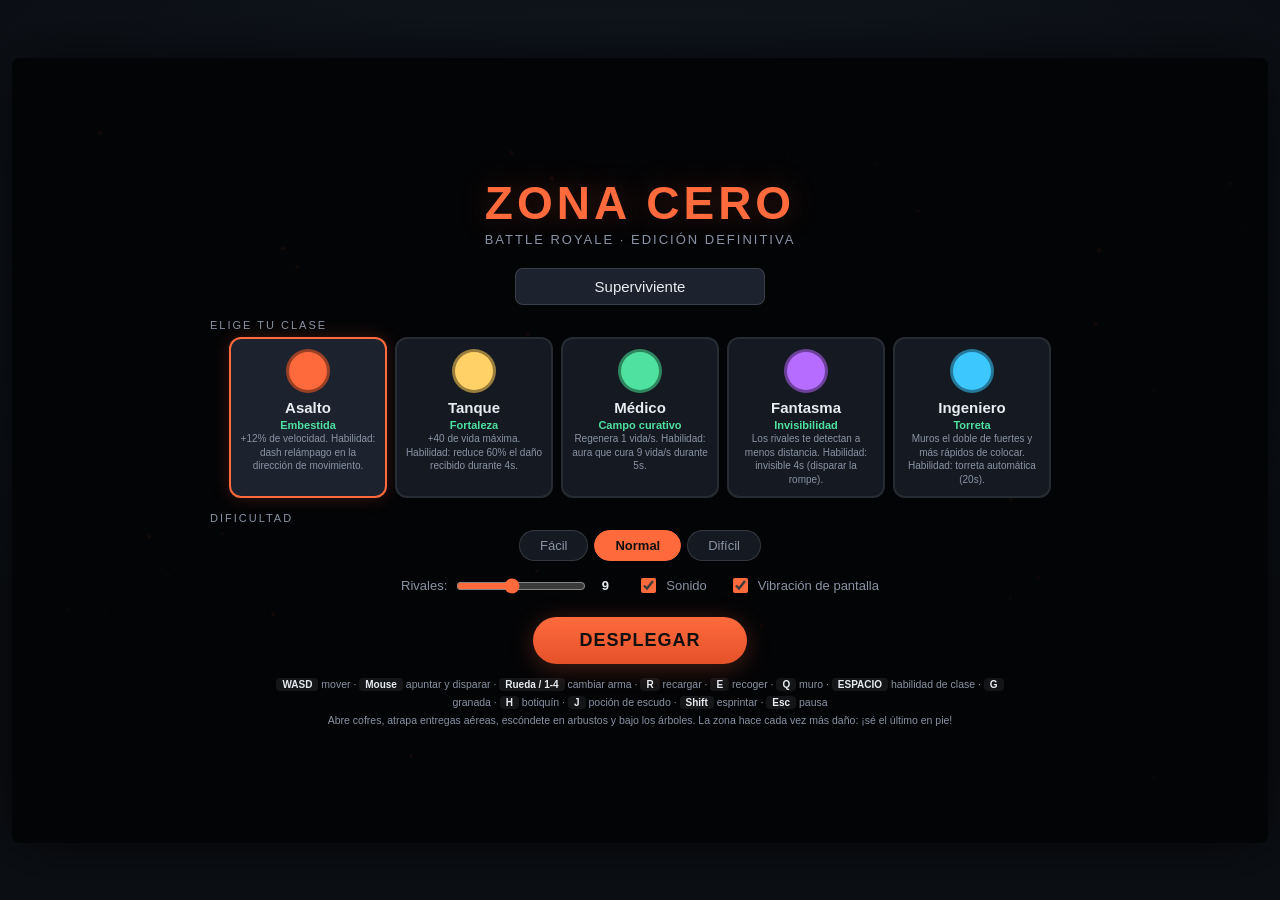
==== commit bc153c03: "Reescribir Zona Cero como battle royale completo en un solo archivo - Lobby con nombre, 5 clases con" ====
--- a/index.html
+++ b/index.html
@@ -2,845 +2,2164 @@
 <html lang="es">
 <head>
 <meta charset="UTF-8">
-<meta name="viewport" content="width=device-width,initial-scale=1">
-<title>NEÓN PURGA — Battle Royale</title>
+<meta name="viewport" content="width=device-width, initial-scale=1.0">
+<title>Zona Cero — Battle Royale Definitivo</title>
 <style>
-@import url('https://fonts.googleapis.com/css2?family=Orbitron:wght@400;700;900&family=Rajdhani:wght@400;600;700&display=swap');
-:root{
-  --void:#04040c;--deep:#0a0a1a;--panel:#0f1028;--panel2:#161838;
-  --neon-p:#ff2d95;--neon-c:#00f0ff;--neon-g:#39ff14;--neon-y:#ffe600;
-  --text:#e0e8ff;--muted:#6a7a9a;--danger:#ff1744;
-}
-*{box-sizing:border-box;margin:0;padding:0}
-html,body{background:var(--void);color:var(--text);font-family:'Rajdhani',sans-serif;overflow:hidden;height:100%}
-#app{width:100%;height:100vh;display:flex;align-items:center;justify-content:center;position:relative;background:radial-gradient(ellipse at 50% 0%,#1a1040 0%,var(--void) 60%)}
-
-/* Animated bg grid */
-#app::before{content:'';position:fixed;inset:0;background:
-  linear-gradient(rgba(0,240,255,.03) 1px,transparent 1px),
-  linear-gradient(90deg,rgba(0,240,255,.03) 1px,transparent 1px);
-  background-size:40px 40px;animation:gridMove 20s linear infinite;pointer-events:none}
-@keyframes gridMove{to{background-position:0 40px}}
-
-#gameStage{position:relative;z-index:5;border:2px solid #00f0ff33;border-radius:8px;box-shadow:0 0 80px #ff2d9522,0 0 120px #00f0ff11,inset 0 0 60px #0008}
-canvas{display:block;image-rendering:pixelated;border-radius:6px;cursor:crosshair}
-
-.screen{position:fixed;inset:0;display:flex;flex-direction:column;align-items:center;justify-content:center;z-index:50;background:radial-gradient(ellipse at 50% 20%,#1a1040ee 0%,#04040cee 80%);transition:opacity .25s}
-.screen.hidden{display:none!important}
-.logo{font-family:'Orbitron',sans-serif;font-size:clamp(40px,7vw,72px);font-weight:900;letter-spacing:6px;
-  background:linear-gradient(135deg,var(--neon-p),var(--neon-c),var(--neon-g));
-  -webkit-background-clip:text;-webkit-text-fill-color:transparent;
-  text-shadow:none;filter:drop-shadow(0 0 20px #ff2d9566);animation:pulse 3s ease-in-out infinite}
-@keyframes pulse{0%,100%{filter:drop-shadow(0 0 20px #ff2d9566)}50%{filter:drop-shadow(0 0 40px #00f0ff88)}}
-.sub{font-family:'Orbitron',sans-serif;font-size:12px;color:var(--neon-c);letter-spacing:4px;margin:8px 0 32px;text-transform:uppercase}
-.btn{font-family:'Orbitron',sans-serif;background:transparent;border:2px solid var(--neon-c);color:var(--neon-c);
-  padding:14px 32px;font-size:14px;font-weight:700;letter-spacing:2px;cursor:pointer;transition:all .2s;text-transform:uppercase;clip-path:polygon(8px 0,100% 0,calc(100% - 8px) 100%,0 100%)}
-.btn:hover{background:var(--neon-c);color:var(--void);box-shadow:0 0 30px #00f0ff66}
-.btn.primary{border-color:var(--neon-p);color:var(--neon-p)}
-.btn.primary:hover{background:var(--neon-p);color:var(--void);box-shadow:0 0 30px #ff2d9566}
-.btn-row{display:flex;gap:14px;flex-wrap:wrap;justify-content:center}
-
-.lobby-wrap{max-width:920px;width:95%;display:grid;grid-template-columns:1fr 1fr;gap:16px;margin-top:8px}
-@media(max-width:720px){.lobby-wrap{grid-template-columns:1fr}}
-.panel{background:var(--panel);border:1px solid #00f0ff22;padding:20px;clip-path:polygon(0 0,calc(100% - 16px) 0,100% 16px,100% 100%,16px 100%,0 calc(100% - 16px))}
-.panel h3{font-family:'Orbitron',sans-serif;font-size:11px;color:var(--neon-c);letter-spacing:2px;margin-bottom:14px}
-input,select{width:100%;background:#0008;border:1px solid #00f0ff33;color:var(--text);padding:10px;font-family:'Rajdhani',sans-serif;font-size:15px;margin-bottom:10px}
-.class-grid{display:grid;grid-template-columns:1fr 1fr;gap:8px}
-.ccard{background:#0006;border:2px solid #ffffff12;padding:12px;cursor:pointer;transition:.15s}
-.ccard:hover{border-color:#00f0ff55}
-.ccard.on{border-color:var(--neon-p);background:#ff2d9510;box-shadow:0 0 20px #ff2d9522}
-.ccard .ic{font-size:26px}.ccard .nm{font-weight:700;font-size:14px;margin-top:4px}.ccard .ds{font-size:11px;color:var(--muted);margin-top:3px;line-height:1.4}
-.map-row{display:flex;gap:8px;flex-wrap:wrap}
-.mbtn{flex:1;min-width:80px;padding:10px 6px;text-align:center;border:2px solid #ffffff15;cursor:pointer;font-size:12px;background:#0005}
-.mbtn.on{border-color:var(--neon-c);background:#00f0ff10;color:var(--neon-c)}
-.mbtn b{display:block;font-size:13px;margin-bottom:2px}
-
-#hud{position:absolute;inset:0;pointer-events:none;z-index:10;font-variant-numeric:tabular-nums}
-#hud *{pointer-events:none}
-.bar-wrap{position:absolute;left:14px;bottom:14px;width:220px}
-.bl{font-size:9px;font-family:'Orbitron',sans-serif;color:var(--muted);letter-spacing:1px;margin-bottom:2px}
-.bar{width:100%;height:10px;background:#000a;border:1px solid #00f0ff33;margin-bottom:5px;overflow:hidden}
-.fill{height:100%;transition:width .1s}
-#hpF{background:linear-gradient(90deg,var(--neon-g),#00ff8844)}
-#stF{background:linear-gradient(90deg,var(--neon-c),#0088ff)}
-
-#minimap{position:absolute;top:14px;left:14px;border:2px solid #00f0ff44;background:#000c;border-radius:4px}
-#topHud{position:absolute;top:14px;left:50%;transform:translateX(-50%);display:flex;gap:10px}
-.tag{font-family:'Orbitron',sans-serif;font-size:10px;background:#000b;border:1px solid #00f0ff33;padding:4px 12px;letter-spacing:1px}
-.tag b{color:var(--neon-p)}
-
-#weaponHud{position:absolute;right:14px;bottom:14px;background:#000d;border:1px solid #ff2d9544;padding:10px 16px;text-align:right;min-width:170px}
-#wName{font-family:'Orbitron',sans-serif;font-size:16px;color:var(--neon-p);font-weight:700}
-#wAmmo{font-size:13px;color:var(--muted)}
-#wTier{font-size:9px;color:var(--neon-y);letter-spacing:2px;font-family:'Orbitron',sans-serif}
-
-#abs{position:absolute;right:14px;bottom:88px;display:flex;gap:5px}
-.ab{width:46px;height:46px;background:#000b;border:2px solid #ffffff22;display:flex;align-items:center;justify-content:center;font-size:20px;position:relative}
-.ab.ok{border-color:var(--neon-g);box-shadow:0 0 10px #39ff1444}
-.ab .k{position:absolute;top:1px;left:3px;font-size:8px;font-family:'Orbitron',sans-serif;color:var(--muted)}
-.ab .cd{position:absolute;inset:0;background:#000d;display:flex;align-items:center;justify-content:center;font-family:'Orbitron',sans-serif;font-size:13px;color:var(--danger)}
-
-#slots{position:absolute;right:14px;bottom:144px;display:flex;gap:4px}
-.sl{width:36px;height:36px;background:#0009;border:1px solid #ffffff22;display:flex;align-items:center;justify-content:center;font-family:'Orbitron',sans-serif;font-size:11px;color:var(--muted)}
-.sl.on{border-color:var(--neon-p);color:var(--neon-p);box-shadow:0 0 8px #ff2d9544}
-
-#feed{position:absolute;top:14px;right:14px;max-width:260px;text-align:right;font-size:12px}
-#feed div{margin-bottom:3px;padding:4px 10px;background:#000b;border-left:2px solid var(--neon-p);animation:slideIn .3s}
-@keyframes slideIn{from{opacity:0;transform:translateX(20px)}to{opacity:1;transform:none}}
-
-#hint{position:absolute;top:58%;left:50%;transform:translateX(-50%);font-family:'Orbitron',sans-serif;font-size:11px;
-  color:var(--neon-g);background:#000d;border:1px solid #39ff1444;padding:6px 16px;letter-spacing:1px;display:none}
-#streak{position:absolute;top:40%;left:50%;transform:translateX(-50%);font-family:'Orbitron',sans-serif;font-size:28px;font-weight:900;
-  color:var(--neon-y);text-shadow:0 0 20px #ffe600;display:none;animation:streakPop .8s}
-@keyframes streakPop{0%{transform:translateX(-50%) scale(2);opacity:0}30%{opacity:1}100%{transform:translateX(-50%) scale(1);opacity:0}}
-
-#crosshair{position:absolute;width:20px;height:20px;pointer-events:none;transform:translate(-50%,-50%)}
-#crosshair::before,#crosshair::after{content:'';position:absolute;background:var(--neon-c);box-shadow:0 0 6px var(--neon-c)}
-#crosshair::before{width:2px;height:12px;top:4px;left:9px}
-#crosshair::after{width:12px;height:2px;top:9px;left:4px}
-
-#dmgLayer{position:absolute;inset:0;pointer-events:none;overflow:hidden}
-.dn{position:absolute;font-family:'Orbitron',sans-serif;font-size:12px;font-weight:700;color:var(--neon-p);text-shadow:0 0 8px #ff2d95;animation:floatUp .7s forwards}
-.dn.cr{font-size:16px;color:var(--neon-y)}
-@keyframes floatUp{to{opacity:0;transform:translateY(-35px)}}
-
-#countdown{position:fixed;inset:0;background:#000e;display:flex;align-items:center;justify-content:center;z-index:60;font-family:'Orbitron',sans-serif;font-size:100px;font-weight:900;color:var(--neon-c);text-shadow:0 0 40px var(--neon-c)}
-.hidden{display:none!important}
-
-.stats-g{display:grid;grid-template-columns:repeat(3,1fr);gap:12px;margin:20px 0;max-width:480px;width:90%}
-.sb{background:var(--panel);border:1px solid #00f0ff22;padding:16px;text-align:center}
-.sb .v{font-family:'Orbitron',sans-serif;font-size:32px;color:var(--neon-g)}.sb .l{font-size:11px;color:var(--muted);margin-top:4px}
-#menuCanvas{position:fixed;inset:0;z-index:1;pointer-events:none;opacity:.4}
+  :root{
+    --bg:#0c0f14;
+    --panel:#151a22;
+    --panel2:#1c232e;
+    --accent:#ff6a3d;
+    --accent2:#4ee1a0;
+    --text:#e8ecf1;
+    --muted:#8993a4;
+    --danger:#ff4757;
+    --hp:#4ee1a0;
+    --shield:#3dc7ff;
+    --stam:#ffd166;
+    --rare:#3da5ff;
+    --epic:#b56cff;
+    --legend:#ffa62e;
+  }
+  *{box-sizing:border-box;}
+  html,body{margin:0;padding:0;background:var(--bg);color:var(--text);font-family:'Segoe UI',Arial,sans-serif;overflow:hidden;height:100%;}
+  #game-wrap{position:relative;width:100%;height:100vh;display:flex;align-items:center;justify-content:center;background:radial-gradient(1200px 700px at 50% 30%, #131a24 0%, #0c0f14 70%);}
+  #stage{position:relative;}
+  canvas{background:#1a2318;display:block;border-radius:6px;box-shadow:0 0 60px rgba(0,0,0,0.7);}
+
+  /* ---------- HUD ---------- */
+  #hud{position:absolute;top:0;left:0;width:100%;height:100%;pointer-events:none;font-variant-numeric:tabular-nums;}
+  .bar-wrap{position:absolute;left:14px;bottom:14px;width:280px;}
+  .bar-row{display:flex;align-items:center;gap:8px;margin-bottom:5px;}
+  .bar-label{font-size:10px;color:var(--muted);letter-spacing:1px;text-transform:uppercase;width:58px;text-align:right;}
+  .bar-bg{flex:1;height:15px;background:#0008;border:1px solid #ffffff22;border-radius:8px;overflow:hidden;position:relative;}
+  .bar-fill{height:100%;transition:width .12s ease;}
+  .bar-num{position:absolute;right:6px;top:0;font-size:10px;line-height:15px;color:#fffc;text-shadow:0 1px 2px #000;}
+  #hpFill{background:linear-gradient(90deg,var(--hp),#2b9);}
+  #shieldFill{background:linear-gradient(90deg,var(--shield),#2af);}
+  #stamFill{background:linear-gradient(90deg,var(--stam),#f9a825);}
+  #levelTag{position:absolute;left:14px;bottom:88px;font-size:11px;color:var(--accent2);background:#0008;padding:3px 10px;border-radius:12px;border:1px solid #ffffff1a;}
+  #xpMini{display:inline-block;width:70px;height:5px;background:#0009;border-radius:3px;overflow:hidden;vertical-align:middle;margin-left:6px;}
+  #xpMiniFill{display:block;height:100%;background:var(--accent2);width:0%;}
+
+  #slots{position:absolute;right:14px;bottom:14px;display:flex;gap:6px;}
+  .slot{width:74px;height:58px;background:#000a;border:2px solid #ffffff22;border-radius:8px;padding:4px 5px;font-size:10px;color:var(--muted);display:flex;flex-direction:column;justify-content:space-between;}
+  .slot .k{font-size:9px;color:#ffffff55;}
+  .slot .n{font-size:10px;font-weight:700;color:var(--text);white-space:nowrap;overflow:hidden;text-overflow:ellipsis;}
+  .slot .a{font-size:9px;color:var(--muted);}
+  .slot.active{border-color:var(--accent);box-shadow:0 0 12px #ff6a3d55;background:#1a1410ee;}
+  .slot.empty{opacity:.35;}
+
+  #consumRow{position:absolute;right:14px;bottom:80px;display:flex;gap:6px;}
+  .consum{width:58px;height:44px;background:#000a;border:1px solid #ffffff22;border-radius:8px;text-align:center;padding:3px;font-size:9px;color:var(--muted);}
+  .consum b{display:block;font-size:14px;color:var(--text);}
+  .consum .k{color:#ffffff55;}
+
+  #abilityRow{position:absolute;left:50%;transform:translateX(-50%);bottom:14px;display:flex;gap:8px;}
+  .abil{width:64px;height:64px;background:#000b;border:2px solid #ffffff22;border-radius:10px;text-align:center;padding:5px 2px;position:relative;overflow:hidden;}
+  .abil .k{font-size:9px;color:#ffffff66;}
+  .abil .icon{font-size:20px;line-height:24px;font-weight:800;color:var(--accent2);}
+  .abil .nm{font-size:8px;color:var(--muted);white-space:nowrap;overflow:hidden;}
+  .abil .cdmask{position:absolute;left:0;bottom:0;width:100%;background:#000c;transition:height .1s linear;}
+  .abil .cdtxt{position:absolute;top:50%;left:50%;transform:translate(-50%,-50%);font-size:16px;font-weight:800;color:#fff;text-shadow:0 1px 3px #000;}
+  .abil.ready{border-color:var(--accent2);box-shadow:0 0 10px #4ee1a044;}
+
+  #topCenter{position:absolute;top:12px;left:50%;transform:translateX(-50%);text-align:center;}
+  #zoneInfo{background:#000a;padding:5px 18px;border-radius:20px;border:1px solid #ffffff1a;font-size:13px;color:var(--muted);display:inline-block;}
+  #zoneInfo b{color:var(--accent);}
+  #matchInfo{margin-top:5px;font-size:12px;color:var(--muted);background:#0008;display:inline-block;padding:3px 14px;border-radius:14px;border:1px solid #ffffff12;}
+  #matchInfo b{color:var(--text);}
+
+  #killfeed{position:absolute;top:150px;right:12px;font-size:11px;color:var(--muted);text-align:right;max-width:240px;}
+  #killfeed div{margin-bottom:3px;background:#0008;display:inline-block;padding:2px 8px;border-radius:6px;border:1px solid #ffffff10;}
+  #killfeed .me{color:var(--accent2);border-color:#4ee1a033;}
+
+  #announce{position:absolute;top:22%;left:50%;transform:translateX(-50%);font-size:26px;font-weight:800;letter-spacing:2px;color:var(--accent);text-shadow:0 2px 14px #000;opacity:0;transition:opacity .3s;text-align:center;white-space:nowrap;}
+  #subAnnounce{font-size:13px;font-weight:400;color:var(--muted);letter-spacing:1px;margin-top:4px;}
+
+  #pickupHint{position:absolute;top:56%;left:50%;transform:translateX(-50%);font-size:13px;color:var(--accent2);background:#000b;padding:5px 14px;border-radius:6px;display:none;border:1px solid #4ee1a033;}
+  #pickupHint b{color:#fff;}
+
+  #dmgVignette{position:absolute;inset:0;pointer-events:none;box-shadow:inset 0 0 120px 40px rgba(255,40,40,.55);opacity:0;border-radius:6px;}
+  #healVignette{position:absolute;inset:0;pointer-events:none;box-shadow:inset 0 0 100px 30px rgba(78,225,160,.35);opacity:0;border-radius:6px;}
+
+  /* ---------- OVERLAYS ---------- */
+  .overlay{position:absolute;inset:0;background:#000c;display:flex;flex-direction:column;align-items:center;justify-content:center;text-align:center;z-index:10;border-radius:6px;overflow-y:auto;}
+  .hidden{display:none !important;}
+
+  /* LOBBY */
+  #lobby h1{font-size:46px;margin:6px 0 0 0;letter-spacing:4px;color:var(--accent);text-shadow:0 0 30px #ff6a3d44;}
+  #lobby .tagline{color:var(--muted);font-size:13px;margin:2px 0 14px 0;letter-spacing:2px;text-transform:uppercase;}
+  .lob-section{margin:7px 0;width:min(860px,94%);}
+  .lob-label{font-size:11px;color:var(--muted);text-transform:uppercase;letter-spacing:2px;margin-bottom:6px;text-align:left;}
+  #nameInput{background:var(--panel2);border:1px solid #ffffff22;color:var(--text);font-size:15px;padding:9px 14px;border-radius:8px;width:250px;outline:none;text-align:center;}
+  #nameInput:focus{border-color:var(--accent);}
+
+  #classGrid{display:flex;gap:8px;justify-content:center;flex-wrap:wrap;}
+  .classCard{background:var(--panel);border:2px solid #ffffff14;border-radius:12px;padding:10px 8px;width:158px;cursor:pointer;transition:all .15s;text-align:center;}
+  .classCard:hover{transform:translateY(-3px);border-color:#ffffff44;}
+  .classCard.sel{border-color:var(--accent);box-shadow:0 0 18px #ff6a3d33;background:var(--panel2);}
+  .classCard .cIcon{width:44px;height:44px;border-radius:50%;margin:0 auto 6px auto;border:3px solid #0006;}
+  .classCard h3{margin:0;font-size:15px;}
+  .classCard .cAb{font-size:11px;color:var(--accent2);margin:3px 0 1px 0;font-weight:700;}
+  .classCard .cDesc{font-size:10px;color:var(--muted);line-height:1.35;min-height:40px;}
+
+  .segRow{display:flex;gap:6px;justify-content:center;flex-wrap:wrap;}
+  .segBtn{background:var(--panel);border:1px solid #ffffff22;color:var(--muted);padding:7px 20px;border-radius:20px;cursor:pointer;font-size:13px;transition:all .12s;}
+  .segBtn:hover{color:var(--text);}
+  .segBtn.sel{background:var(--accent);color:#101010;border-color:var(--accent);font-weight:700;}
+
+  .optRow{display:flex;gap:22px;justify-content:center;align-items:center;flex-wrap:wrap;font-size:13px;color:var(--muted);}
+  .optRow label{display:flex;align-items:center;gap:7px;cursor:pointer;}
+  input[type=range]{accent-color:var(--accent);width:130px;}
+  input[type=checkbox]{accent-color:var(--accent);width:15px;height:15px;}
+  #botCountVal{color:var(--text);font-weight:700;min-width:20px;display:inline-block;}
+
+  #startBtn{margin-top:14px;background:linear-gradient(180deg,var(--accent),#e5522a);color:#101010;border:none;padding:13px 46px;border-radius:30px;font-size:18px;font-weight:800;cursor:pointer;letter-spacing:1px;box-shadow:0 4px 24px #ff6a3d44;}
+  #startBtn:hover{filter:brightness(1.12);transform:translateY(-1px);}
+  #lobbyControls{margin-top:12px;font-size:10.5px;color:var(--muted);line-height:1.7;max-width:760px;}
+  #lobbyControls b{color:var(--text);background:#ffffff12;padding:1px 6px;border-radius:4px;font-size:10px;}
+
+  /* PAUSE */
+  #pauseOv h1{font-size:38px;margin:0 0 10px 0;letter-spacing:3px;}
+  .ovBtn{margin-top:10px;background:var(--panel2);color:var(--text);border:1px solid #ffffff33;padding:11px 34px;border-radius:26px;font-size:15px;font-weight:700;cursor:pointer;min-width:220px;}
+  .ovBtn:hover{border-color:var(--accent);color:var(--accent);}
+  .ovBtn.primary{background:var(--accent);color:#101010;border-color:var(--accent);}
+  .ovBtn.primary:hover{color:#101010;filter:brightness(1.1);}
+
+  /* END */
+  #endOv h1{font-size:50px;margin:0;letter-spacing:3px;}
+  #placement{font-size:17px;color:var(--muted);margin:6px 0 14px 0;}
+  #placement b{color:var(--text);font-size:22px;}
+  #statsGrid{display:flex;gap:10px;flex-wrap:wrap;justify-content:center;margin-bottom:8px;}
+  .statBox{background:var(--panel);border:1px solid #ffffff14;border-radius:10px;padding:10px 20px;min-width:110px;}
+  .statBox .v{font-size:22px;font-weight:800;color:var(--accent2);}
+  .statBox .l{font-size:10px;color:var(--muted);text-transform:uppercase;letter-spacing:1px;margin-top:2px;}
 </style>
 </head>
 <body>
-<canvas id="menuCanvas"></canvas>
-<div id="app">
-  <div id="gameStage">
+<div id="game-wrap">
+  <div id="stage">
     <canvas id="c" width="960" height="600"></canvas>
+
     <div id="hud" class="hidden">
-      <canvas id="minimap" width="130" height="130"></canvas>
-      <div id="crosshair"></div>
-      <div id="topHud">
-        <div class="tag">TORMENTA <b id="zoneT">--</b>s</div>
-        <div class="tag">SUPERVIVIENTES <b id="aliveT">--</b></div>
-        <div class="tag"><b id="timeT">0:00</b></div>
+      <div id="dmgVignette"></div>
+      <div id="healVignette"></div>
+
+      <div class="bar-wrap">
+        <div class="bar-row"><div class="bar-label">Escudo</div><div class="bar-bg"><div class="bar-fill" id="shieldFill" style="width:0%"></div><div class="bar-num" id="shieldNum">0</div></div></div>
+        <div class="bar-row"><div class="bar-label">Vida</div><div class="bar-bg"><div class="bar-fill" id="hpFill" style="width:100%"></div><div class="bar-num" id="hpNum">100</div></div></div>
+        <div class="bar-row"><div class="bar-label">Estamina</div><div class="bar-bg"><div class="bar-fill" id="stamFill" style="width:100%"></div><div class="bar-num" id="stamNum">100</div></div></div>
       </div>
-      <div class="bar-wrap">
-        <div class="bl">INTEGRIDAD</div><div class="bar"><div class="fill" id="hpF" style="width:100%"></div></div>
-        <div class="bl">ENERGÍA</div><div class="bar"><div class="fill" id="stF" style="width:100%"></div></div>
+      <div id="levelTag">Nivel <b id="lvlNum">1</b><span id="xpMini"><span id="xpMiniFill"></span></span></div>
+
+      <div id="slots">
+        <div class="slot" id="slotM"><span class="k">1 · CUERPO</span><span class="n" id="slotMName">Puños</span><span class="a">∞</span></div>
+        <div class="slot empty" id="slotG1"><span class="k">2</span><span class="n" id="slotG1Name">—</span><span class="a" id="slotG1Ammo"></span></div>
+        <div class="slot empty" id="slotG2"><span class="k">3</span><span class="n" id="slotG2Name">—</span><span class="a" id="slotG2Ammo"></span></div>
+        <div class="slot empty" id="slotG3"><span class="k">4</span><span class="n" id="slotG3Name">—</span><span class="a" id="slotG3Ammo"></span></div>
       </div>
-      <div id="feed"></div>
-      <div id="hint">[E] RECOGER SUMINISTRO</div>
-      <div id="streak"></div>
-      <div id="slots"></div>
-      <div id="abs">
-        <div class="ab" id="abQ"><span class="k">Q</span>⚡<div class="cd hidden" id="cdQ"></div></div>
-        <div class="ab" id="abF"><span class="k">F</span>💨<div class="cd hidden" id="cdF"></div></div>
-        <div class="ab" id="abG"><span class="k">G</span>💣<div class="cd hidden" id="cdG"></div></div>
+      <div id="consumRow">
+        <div class="consum"><span class="k">G</span><b id="grenN">0</b>Granada</div>
+        <div class="consum"><span class="k">H</span><b id="medN">0</b>Botiquín</div>
+        <div class="consum"><span class="k">J</span><b id="shldN">0</b>P. Escudo</div>
       </div>
-      <div id="weaponHud">
-        <div id="wTier"></div>
-        <div id="wName">PISTOLA NEÓN</div>
-        <div id="wAmmo">18 / 18</div>
+
+      <div id="abilityRow">
+        <div class="abil" id="abWall"><span class="k">Q</span><div class="icon">▬</div><div class="nm">Muro</div><div class="cdmask" id="wallMask" style="height:0%"></div><div class="cdtxt" id="wallCdTxt"></div></div>
+        <div class="abil" id="abClass"><span class="k">ESPACIO</span><div class="icon" id="abIcon">✦</div><div class="nm" id="abName">Habilidad</div><div class="cdmask" id="abMask" style="height:0%"></div><div class="cdtxt" id="abCdTxt"></div></div>
       </div>
-      <div id="dmgLayer"></div>
+
+      <div id="topCenter">
+        <div id="zoneInfo"><span id="zoneLabel">Zona se cierra en</span> <b id="zoneTimer">--</b></div>
+        <div id="matchInfo">Vivos: <b id="aliveN">--</b> · Bajas: <b id="killsN">0</b> · <b id="timeN">0:00</b></div>
+      </div>
+
+      <div id="killfeed"></div>
+      <div id="announce"><span id="announceTxt"></span><div id="subAnnounce"></div></div>
+      <div id="pickupHint">Presiona <b>E</b> — <span id="pickupLabel"></span></div>
+    </div>
+
+    <!-- LOBBY -->
+    <div id="lobby" class="overlay">
+      <h1>ZONA CERO</h1>
+      <div class="tagline">Battle Royale · Edición Definitiva</div>
+
+      <div class="lob-section" style="text-align:center;">
+        <input id="nameInput" maxlength="14" placeholder="Tu nombre de guerra" value="Superviviente">
+      </div>
+
+      <div class="lob-section">
+        <div class="lob-label">Elige tu clase</div>
+        <div id="classGrid"></div>
+      </div>
+
+      <div class="lob-section">
+        <div class="lob-label">Dificultad</div>
+        <div class="segRow" id="diffRow"></div>
+      </div>
+
+      <div class="lob-section">
+        <div class="optRow">
+          <label>Rivales: <input type="range" id="botCount" min="4" max="16" value="9"> <span id="botCountVal">9</span></label>
+          <label><input type="checkbox" id="optSound" checked> Sonido</label>
+          <label><input type="checkbox" id="optShake" checked> Vibración de pantalla</label>
+        </div>
+      </div>
+
+      <button id="startBtn">DESPLEGAR</button>
+
+      <div id="lobbyControls">
+        <b>WASD</b> mover · <b>Mouse</b> apuntar y disparar · <b>Rueda / 1-4</b> cambiar arma · <b>R</b> recargar ·
+        <b>E</b> recoger · <b>Q</b> muro · <b>ESPACIO</b> habilidad de clase · <b>G</b> granada ·
+        <b>H</b> botiquín · <b>J</b> poción de escudo · <b>Shift</b> esprintar · <b>Esc</b> pausa<br>
+        Abre cofres, atrapa entregas aéreas, escóndete en arbustos y bajo los árboles. La zona hace cada vez más daño: ¡sé el último en pie!
+      </div>
+    </div>
+
+    <!-- PAUSE -->
+    <div id="pauseOv" class="overlay hidden">
+      <h1>PAUSA</h1>
+      <button class="ovBtn primary" id="resumeBtn">Reanudar</button>
+      <button class="ovBtn" id="quitBtn">Abandonar partida</button>
+    </div>
+
+    <!-- END -->
+    <div id="endOv" class="overlay hidden">
+      <h1 id="endTitle">FIN</h1>
+      <div id="placement"></div>
+      <div id="statsGrid">
+        <div class="statBox"><div class="v" id="stKills">0</div><div class="l">Bajas</div></div>
+        <div class="statBox"><div class="v" id="stDmg">0</div><div class="l">Daño hecho</div></div>
+        <div class="statBox"><div class="v" id="stChests">0</div><div class="l">Cofres</div></div>
+        <div class="statBox"><div class="v" id="stTime">0:00</div><div class="l">Supervivencia</div></div>
+        <div class="statBox"><div class="v" id="stLvl">1</div><div class="l">Nivel</div></div>
+      </div>
+      <button class="ovBtn primary" id="againBtn">Jugar de nuevo</button>
+      <button class="ovBtn" id="toLobbyBtn">Volver al lobby</button>
     </div>
   </div>
-
-  <div id="mainMenu" class="screen">
-    <div class="logo">NEÓN PURGA</div>
-    <p class="sub">Protocolo de eliminación · Sector toxico</p>
-    <div class="btn-row">
-      <button class="btn primary" id="bQuick">Despliegue rápido</button>
-      <button class="btn" id="bLobby">Configurar</button>
-      <button class="btn" id="bRank">Ranking</button>
-    </div>
-  </div>
-
-  <div id="lobby" class="screen hidden">
-    <div class="logo" style="font-size:28px">CONFIGURACIÓN</div>
-    <div class="lobby-wrap">
-      <div class="panel">
-        <h3>◈ OPERATIVO</h3>
-        <input id="pName" maxlength="16" value="Neon-7" placeholder="Código operativo">
-        <div class="class-grid" id="classGrid"></div>
-      </div>
-      <div class="panel">
-        <h3>◈ SECTOR</h3>
-        <div class="map-row" id="mapGrid"></div>
-        <div style="display:flex;align-items:center;gap:10px;margin:10px 0;font-size:13px;color:var(--muted)">
-          Hostiles <input type="range" id="botR" min="3" max="14" value="8" style="flex:1;margin:0"> <span id="botN">8</span>
-        </div>
-        <select id="diff"><option value="easy">Amenaza: Baja</option><option value="normal" selected>Amenaza: Media</option><option value="hard">Amenaza: Alta</option><option value="nightmare">Amenaza: Extrema</option></select>
-        <select id="mode"><option value="classic">Protocolo: Estándar</option><option value="blitz">Protocolo: Blitz</option><option value="hardcore">Protocolo: Supervivencia</option></select>
-      </div>
-    </div>
-    <div class="btn-row" style="margin-top:16px">
-      <button class="btn primary" id="bStart">INICIAR PURGA</button>
-      <button class="btn" id="bBack">← VOLVER</button>
-    </div>
-  </div>
-
-  <div id="rankScreen" class="screen hidden">
-    <div class="logo" style="font-size:24px">RANKING</div>
-    <div id="rankList" style="margin:16px 0;font-size:14px;line-height:2;min-width:300px"></div>
-    <button class="btn" id="bBackRank">← VOLVER</button>
-  </div>
-
-  <div id="pauseScr" class="screen hidden">
-    <div class="logo" style="font-size:32px">PAUSA</div>
-    <div class="btn-row"><button class="btn primary" id="bResume">CONTINUAR</button><button class="btn" id="bQuit">ABANDONAR</button></div>
-  </div>
-
-  <div id="resultScr" class="screen hidden">
-    <div class="logo" id="resTitle" style="font-size:32px">RESULTADO</div>
-    <p class="sub" id="resSub"></p>
-    <div class="stats-g">
-      <div class="sb"><div class="v" id="rK">0</div><div class="l">Eliminaciones</div></div>
-      <div class="sb"><div class="v" id="rD">0</div><div class="l">Daño</div></div>
-      <div class="sb"><div class="v" id="rT">0:00</div><div class="l">Tiempo</div></div>
-    </div>
-    <div class="btn-row"><button class="btn primary" id="bAgain">OTRA PARTIDA</button><button class="btn" id="bMenu">MENÚ</button></div>
-  </div>
-
-  <div id="countdown" class="hidden"></div>
 </div>
 
 <script>
 (function(){
 "use strict";
 
-const VIEW={w:960,h:600};
-const MAPS={
-  toxico:  {name:"Sector Tóxico",w:2400,h:1800,zR:1150,obs:26,chests:20,bg:"#0a0818",grid:"#ff2d9508",accent:"#ff2d95"},
-  ciudad:  {name:"Ciudad Fantasma",w:2000,h:1600,zR:880,obs:40,chests:24,bg:"#080818",grid:"#00f0ff0a",accent:"#00f0ff"},
-  reactor: {name:"Planta Reactor",w:2600,h:1900,zR:1200,obs:18,chests:16,bg:"#100808",grid:"#39ff1408",accent:"#39ff14"}
+// ============================================================
+//  UTILIDADES
+// ============================================================
+function rand(a,b){return a + Math.random()*(b-a);}
+function randi(a,b){return Math.floor(rand(a,b+1));}
+function dist(a,b){return Math.hypot(a.x-b.x, a.y-b.y);}
+function clamp(v,lo,hi){return Math.max(lo,Math.min(hi,v));}
+function lerp(a,b,t){return a+(b-a)*t;}
+function angTo(a,b){return Math.atan2(b.y-a.y, b.x-a.x);}
+function pick(arr){return arr[Math.floor(Math.random()*arr.length)];}
+function esc(s){return String(s).replace(/&/g,'&amp;').replace(/</g,'&lt;').replace(/>/g,'&gt;').replace(/"/g,'&quot;');}
+function fmtTime(s){s=Math.max(0,Math.floor(s));return Math.floor(s/60)+':'+String(s%60).padStart(2,'0');}
+const $ = id => document.getElementById(id);
+
+// ============================================================
+//  CONFIGURACIÓN
+// ============================================================
+const WORLD = {w: 3000, h: 2200};
+const VIEW = {w: 960, h: 600};
+
+const AMMO_NAMES = {ligera:'Munición ligera', media:'Munición media', cartuchos:'Cartuchos', cohetes:'Cohetes'};
+
+const WEAPONS = {
+  fists:   {name:'Puños',          melee:true, dmg:10, rate:0.45, range:52,  arc:0.75},
+  knife:   {name:'Cuchillo táctico',melee:true, dmg:24, rate:0.38, range:58,  arc:0.65},
+  pistol:  {name:'Pistola',        dmg:13, rate:0.26, speed:680,  range:820,  mag:15, ammo:'ligera',   spread:0.035, reload:1.1, color:'#e8ecf1'},
+  smg:     {name:'Subfusil',       dmg:8,  rate:0.085,speed:640,  range:620,  mag:28, ammo:'ligera',   spread:0.095, reload:1.5, color:'#9be1ff'},
+  shotgun: {name:'Escopeta',       dmg:9,  rate:0.85, speed:560,  range:400,  mag:6,  ammo:'cartuchos',spread:0.17,  reload:1.9, pellets:6, color:'#ffb347'},
+  rifle:   {name:'Rifle de asalto',dmg:15, rate:0.125,speed:900,  range:1050, mag:30, ammo:'media',    spread:0.05,  reload:1.7, color:'#4ee1a0'},
+  sniper:  {name:'Francotirador',  dmg:72, rate:1.45, speed:1500, range:1700, mag:5,  ammo:'media',    spread:0.004, reload:2.3, tracer:true, color:'#ff8ad4'},
+  rocket:  {name:'Lanzacohetes',   dmg:78, rate:1.7,  speed:430,  range:950,  mag:1,  ammo:'cohetes',  spread:0.01,  reload:2.5, explosive:true, radius:100, color:'#ff6a3d'},
+  minigun: {name:'Minigun',        dmg:7,  rate:0.055,speed:780,  range:720,  mag:90, ammo:'ligera',   spread:0.12,  reload:3.2, color:'#ffe97a'}
 };
-const CLASSES={
-  striker: {name:"Striker",icon:"⚔",desc:"+25% daño de arma. Q: Sobrecarga (doble fuego 5s)",hp:100,dmg:1.25,spd:1,regen:0,ab:"overload",cd:13},
-  medic:   {name:"Medic",icon:"✚",desc:"Regenera 3 HP/s. Q: Campo de reparación (+50 HP)",hp:115,dmg:1,spd:1,regen:3,ab:"repair",cd:11},
-  ghost:   {name:"Ghost",icon:"◎",desc:"+35% velocidad. Q: Fase fantasma (invisible 6s)",hp:85,dmg:1,spd:1.35,regen:0,ab:"phase",cd:15},
-  tech:    {name:"Tech",icon:"⬡",desc:"Granadas +1. Q: Dron de combate (12s)",hp:100,dmg:1,spd:.95,regen:0,ab:"drone",cd:17}
+const GUN_KEYS = ['pistol','smg','shotgun','rifle','sniper','rocket','minigun'];
+
+const RARITIES = {
+  common:   {name:'Común',      mult:1.0,  color:'#b8c2cc', w:50},
+  rare:     {name:'Rara',       mult:1.16, color:'#3da5ff', w:30},
+  epic:     {name:'Épica',      mult:1.34, color:'#b56cff', w:15},
+  legendary:{name:'Legendaria', mult:1.55, color:'#ffa62e', w:5}
 };
-const WEAPONS={
-  fists:  {name:"Puños cromados",tier:"",dmg:8,rate:.4,spd:0,range:52,ammo:Infinity,melee:1,color:"#aaa",slot:1},
-  pistol: {name:"Pistola Neón",tier:"COMÚN",dmg:14,rate:.22,spd:700,range:900,ammo:20,spread:.02,color:"#00f0ff",slot:2},
-  smg:    {name:"SMG Plasma",tier:"COMÚN",dmg:9,rate:.07,spd:750,range:650,ammo:40,spread:.05,color:"#ff2d95",slot:2},
-  shotgun:{name:"Riot Shotgun",tier:"RARO",dmg:11,rate:.75,spd:600,range:400,ammo:8,spread:.18,pellets:8,color:"#ffe600",slot:3},
-  rifle:  {name:"Rifle Pulso",tier:"RARO",dmg:18,rate:.11,spd:950,range:1200,ammo:32,spread:.035,color:"#39ff14",slot:3},
-  sniper: {name:"Railgun",tier:"ÉPICO",dmg:62,rate:1.0,spd:1400,range:1800,ammo:4,spread:.005,color:"#b388ff",slot:4,pierce:1},
-  lmg:    {name:"Ametr. Voltaica",tier:"ÉPICO",dmg:15,rate:.08,spd:850,range:950,ammo:70,spread:.07,color:"#ff6a3d",slot:4},
-  rocket: {name:"Devastador",tier:"LEGENDARIO",dmg:50,rate:1.3,spd:500,range:750,ammo:3,spread:0,color:"#ff1744",slot:5,explosive:1,blast:100}
+function rollRarity(bonus){
+  bonus = bonus||0;
+  let entries = Object.entries(RARITIES);
+  let total = 0;
+  const ws = entries.map(([k,r],i)=>{ const w = r.w + bonus*i*6; total += w; return w; });
+  let roll = Math.random()*total;
+  for(let i=0;i<entries.length;i++){ roll -= ws[i]; if(roll<=0) return entries[i][0]; }
+  return 'common';
+}
+
+const CLASSES = {
+  asalto: {
+    name:'Asalto', color:'#ff6a3d', icon:'➤',
+    ability:'Embestida', cd:6,
+    desc:'+12% de velocidad. Habilidad: dash relámpago en la dirección de movimiento.'
+  },
+  tanque: {
+    name:'Tanque', color:'#ffd166', icon:'⬢',
+    ability:'Fortaleza', cd:15,
+    desc:'+40 de vida máxima. Habilidad: reduce 60% el daño recibido durante 4s.'
+  },
+  medico: {
+    name:'Médico', color:'#4ee1a0', icon:'+',
+    ability:'Campo curativo', cd:17,
+    desc:'Regenera 1 vida/s. Habilidad: aura que cura 9 vida/s durante 5s.'
+  },
+  fantasma: {
+    name:'Fantasma', color:'#b56cff', icon:'◍',
+    ability:'Invisibilidad', cd:18,
+    desc:'Los rivales te detectan a menos distancia. Habilidad: invisible 4s (disparar la rompe).'
+  },
+  ingeniero: {
+    name:'Ingeniero', color:'#3dc7ff', icon:'⚙',
+    ability:'Torreta', cd:24,
+    desc:'Muros el doble de fuertes y más rápidos de colocar. Habilidad: torreta automática (20s).'
+  }
 };
-const DIFF={easy:{hp:.65,dmg:.55,acc:.07,spd:.8},normal:{hp:1,dmg:1,acc:.05,spd:1},hard:{hp:1.35,dmg:1.25,acc:.035,spd:1.2},nightmare:{hp:1.7,dmg:1.5,acc:.02,spd:1.35}};
-
-const canvas=document.getElementById('c'), ctx=canvas.getContext('2d');
-const mmC=document.getElementById('minimap'), mmX=mmC.getContext('2d');
-const stage=document.getElementById('gameStage');
-
-let keys={}, mouse={x:VIEW.w/2,y:VIEW.h/2,down:0}, running=0, paused=0, gameOver=0, elapsed=0, lastT=0;
-let WORLD={w:2400,h:1800}, cfg={name:"Neon-7",cls:"striker",map:"toxico",bots:8,diff:"normal",mode:"classic"};
-let zone,player,bots=[],obs=[],walls=[],chests=[],bullets=[],parts=[],grenades=[],drones=[],drops=[];
-let feed=[],stats={k:0,dmg:0},audioCtx,killStreak=0,streakTimer=0,wallCd=0;
-let muzzleFlash=0, dropAnim=0;
-
-function R(a,b){return a+Math.random()*(b-a)}
-function D(a,b){return Math.hypot(a.x-b.x,a.y-b.y)}
-function C(v,a,b){return Math.max(a,Math.min(b,v))}
-
-// ── AUDIO ──
-function sfx(type){
-  try{
-    if(!audioCtx) audioCtx=new(window.AudioContext||webkitAudioContext)();
-    const o=audioCtx.createOscillator(),g=audioCtx.createGain();
-    o.connect(g);g.connect(audioCtx.destination);
-    const t=audioCtx.currentTime;
-    if(type==='shoot'){o.type='square';o.frequency.setValueAtTime(220,t);o.frequency.exponentialRampToValueAtTime(80,t+.06);g.gain.setValueAtTime(.05,t);g.gain.exponentialRampToValueAtTime(.001,t+.07);o.start(t);o.stop(t+.07)}
-    else if(type==='hit'){o.type='sawtooth';o.frequency.setValueAtTime(150,t);g.gain.setValueAtTime(.06,t);g.gain.exponentialRampToValueAtTime(.001,t+.08);o.start(t);o.stop(t+.08)}
-    else if(type==='pick'){o.type='sine';o.frequency.setValueAtTime(520,t);o.frequency.setValueAtTime(780,t+.06);g.gain.setValueAtTime(.06,t);g.gain.exponentialRampToValueAtTime(.001,t+.12);o.start(t);o.stop(t+.12)}
-    else if(type==='boom'){o.type='sawtooth';o.frequency.setValueAtTime(70,t);o.frequency.exponentialRampToValueAtTime(15,t+.35);g.gain.setValueAtTime(.12,t);g.gain.exponentialRampToValueAtTime(.001,t+.4);o.start(t);o.stop(t+.4)}
-    else if(type==='win'){[440,554,659,880].forEach((f,i)=>o.frequency.setValueAtTime(f,t+i*.12));g.gain.setValueAtTime(.08,t);g.gain.exponentialRampToValueAtTime(.001,t+.55);o.start(t);o.stop(t+.55)}
-  }catch(e){}
-}
-
-// ── INPUT (fixed: stage-level events) ──
-function updateMouse(e){
-  const r=canvas.getBoundingClientRect();
-  mouse.x=(e.clientX-r.left)*(VIEW.w/r.width);
-  mouse.y=(e.clientY-r.top)*(VIEW.h/r.height);
-  const cx=stage.getBoundingClientRect();
-  document.getElementById('crosshair').style.left=(e.clientX-cx.left)+'px';
-  document.getElementById('crosshair').style.top=(e.clientY-cx.top)+'px';
-}
-stage.addEventListener('mousemove',updateMouse);
-stage.addEventListener('mousedown',e=>{
-  initAudio();
-  if(e.button===0) mouse.down=1;
-  else if(e.button===2&&cfg.cls==='tech') placeWall();
+
+const DIFFS = {
+  facil:   {name:'Fácil',   bots:6,  acc:0.5,  botDmg:0.65, botHp:0.8, detect:360, reaction:1.5, rarBonus:0,   fireMult:1.9},
+  normal:  {name:'Normal',  bots:9,  acc:0.75, botDmg:0.9,  botHp:1.0, detect:450, reaction:1.15, rarBonus:0.6, fireMult:1.45},
+  dificil: {name:'Difícil', bots:13, acc:0.9,  botDmg:1.15, botHp:1.25, detect:560, reaction:0.9, rarBonus:1.2, fireMult:1.1}
+};
+
+const ZONE_PHASES = [
+  {wait:26, shrink:11, factor:0.68, dmg:2},
+  {wait:19, shrink:10, factor:0.64, dmg:4},
+  {wait:16, shrink:9,  factor:0.60, dmg:7},
+  {wait:13, shrink:8,  factor:0.55, dmg:12},
+  {wait:11, shrink:7,  factor:0.50, dmg:18},
+  {wait:10, shrink:6,  factor:0.45, dmg:26}
+];
+
+const BOT_NAMES = ['Víbora','Cóndor','Trueno','Sombra','Lobo','Águila','Chispa','Bruma','Colmillo','Titán','Cuervo','Relámpago','Pantera','Escarcha','Fénix','Halcón','Tormenta','Duende','Coyote','Avispa','Puma','Ceniza'];
+
+const N_CHESTS = 26;
+const N_ROCKS = 16;
+const N_TREES = 18;
+const N_BUSHES = 14;
+const AIRDROP_INTERVAL = 42;
+const WALL_MAX = 6;
+
+// ============================================================
+//  SONIDO (WebAudio sintetizado)
+// ============================================================
+let AC = null;
+function audio(){ if(!settings.sound) return null; if(!AC){ try{ AC = new (window.AudioContext||window.webkitAudioContext)(); }catch(e){ return null; } } if(AC.state==='suspended') AC.resume(); return AC; }
+function tone(freq, dur, type, vol, slideTo, delay){
+  const ac = audio(); if(!ac) return;
+  const t0 = ac.currentTime + (delay||0);
+  const o = ac.createOscillator(), g = ac.createGain();
+  o.type = type||'square'; o.frequency.setValueAtTime(freq, t0);
+  if(slideTo) o.frequency.exponentialRampToValueAtTime(Math.max(20,slideTo), t0+dur);
+  g.gain.setValueAtTime(vol||0.08, t0);
+  g.gain.exponentialRampToValueAtTime(0.0001, t0+dur);
+  o.connect(g); g.connect(ac.destination);
+  o.start(t0); o.stop(t0+dur+0.02);
+}
+function noise(dur, vol, freq){
+  const ac = audio(); if(!ac) return;
+  const len = Math.floor(ac.sampleRate*dur);
+  const buf = ac.createBuffer(1,len,ac.sampleRate);
+  const d = buf.getChannelData(0);
+  for(let i=0;i<len;i++) d[i] = (Math.random()*2-1)*(1-i/len);
+  const src = ac.createBufferSource(); src.buffer = buf;
+  const f = ac.createBiquadFilter(); f.type='lowpass'; f.frequency.value = freq||1200;
+  const g = ac.createGain(); g.gain.value = vol||0.15;
+  src.connect(f); f.connect(g); g.connect(ac.destination); src.start();
+}
+const SFX = {
+  shot(key){ const f = {pistol:520,smg:640,rifle:430,sniper:200,minigun:700,rocket:150,shotgun:240}[key]||500;
+    if(key==='shotgun'){ noise(0.16,0.2,900); tone(f,0.12,'sawtooth',0.06,f*0.4); }
+    else if(key==='rocket'){ noise(0.3,0.22,500); tone(f,0.3,'sawtooth',0.1,60); }
+    else if(key==='sniper'){ noise(0.2,0.25,1400); tone(f,0.25,'sawtooth',0.09,50); }
+    else { tone(f,0.07,'square',0.05,f*0.5); noise(0.05,0.08,2000); } },
+  melee(){ noise(0.08,0.1,600); tone(180,0.08,'triangle',0.06,90); },
+  hit(){ tone(220,0.06,'square',0.07,140); },
+  hitConfirm(){ tone(880,0.05,'sine',0.06,660); },
+  hurt(){ tone(140,0.18,'sawtooth',0.1,60); },
+  explosion(){ noise(0.6,0.35,300); tone(80,0.5,'sine',0.2,30); },
+  pickup(){ tone(660,0.07,'sine',0.07); tone(990,0.09,'sine',0.07,undefined,0.07); },
+  heal(){ tone(440,0.15,'sine',0.05,660); tone(660,0.2,'sine',0.05,880,0.12); },
+  shield(){ tone(330,0.2,'triangle',0.06,520); },
+  reload(){ tone(300,0.05,'square',0.04); tone(420,0.05,'square',0.04,undefined,0.12); },
+  empty(){ tone(200,0.05,'square',0.05,150); },
+  wall(){ noise(0.12,0.12,400); tone(120,0.1,'triangle',0.07); },
+  zone(){ tone(520,0.25,'sine',0.09,520); tone(520,0.25,'sine',0.09,520,undefined,0.35); },
+  airdrop(){ tone(700,0.2,'sine',0.07,900); tone(900,0.25,'sine',0.07,1100,0.2); },
+  levelup(){ [523,659,784,1046].forEach((f,i)=>tone(f,0.14,'sine',0.07,undefined,i*0.08)); },
+  death(){ tone(300,0.6,'sawtooth',0.12,50); },
+  victory(){ [523,659,784,1046,784,1046,1318].forEach((f,i)=>tone(f,0.22,'triangle',0.08,undefined,i*0.13)); },
+  dash(){ noise(0.12,0.1,3000); tone(900,0.1,'sine',0.05,1400); },
+  turret(){ tone(760,0.04,'square',0.04,600); },
+  grenadeThrow(){ noise(0.06,0.06,2500); }
+};
+
+// ============================================================
+//  ESTADO GLOBAL
+// ============================================================
+const canvas = $('c');
+const ctx = canvas.getContext('2d');
+
+let state = 'lobby'; // lobby | game | pause | over
+let settings = {name:'Superviviente', cls:'asalto', diff:'normal', bots:9, sound:true, shake:true};
+
+let keys = {};
+let mouse = {x:VIEW.w/2, y:VIEW.h/2, down:false};
+let cam = {x:0,y:0};
+let shake = 0;
+let elapsed = 0;
+let lastTime = 0;
+
+let obstacles = [], bushes = [], walls = [], turrets = [];
+let chests = [], items = [], airdrops = [];
+let bullets = [], grenades = [], particles = [], floaters = [];
+let decor = [];
+let bots = [];
+let player = null;
+let zone = null;
+let airdropTimer = AIRDROP_INTERVAL;
+let killfeedMsgs = [];
+let announceTimer = 0;
+let dmgFlash = 0, healFlash = 0;
+let totalCombatants = 0;
+let gameOverPending = -1;
+let stats = {kills:0, dmg:0, chests:0, time:0};
+let lobbyEmbers = [];
+
+// ============================================================
+//  LOBBY
+// ============================================================
+function buildLobby(){
+  const grid = $('classGrid');
+  grid.innerHTML = '';
+  for(const [key,c] of Object.entries(CLASSES)){
+    const card = document.createElement('div');
+    card.className = 'classCard' + (key===settings.cls?' sel':'');
+    card.innerHTML = `<div class="cIcon" style="background:${c.color}"></div><h3>${c.name}</h3><div class="cAb">${c.ability}</div><div class="cDesc">${c.desc}</div>`;
+    card.addEventListener('click', ()=>{
+      settings.cls = key;
+      grid.querySelectorAll('.classCard').forEach(el=>el.classList.remove('sel'));
+      card.classList.add('sel');
+      SFX.pickup();
+    });
+    grid.appendChild(card);
+  }
+  const diffRow = $('diffRow');
+  diffRow.innerHTML = '';
+  for(const [key,d] of Object.entries(DIFFS)){
+    const b = document.createElement('button');
+    b.className = 'segBtn' + (key===settings.diff?' sel':'');
+    b.textContent = d.name;
+    b.addEventListener('click', ()=>{
+      settings.diff = key;
+      diffRow.querySelectorAll('.segBtn').forEach(el=>el.classList.remove('sel'));
+      b.classList.add('sel');
+      $('botCount').value = d.bots;
+      $('botCountVal').textContent = d.bots;
+      SFX.pickup();
+    });
+    diffRow.appendChild(b);
+  }
+  $('botCount').addEventListener('input', e=>{ $('botCountVal').textContent = e.target.value; });
+  for(let i=0;i<40;i++) lobbyEmbers.push({x:rand(0,VIEW.w),y:rand(0,VIEW.h),s:rand(0.4,1.6),v:rand(6,26)});
+}
+
+$('startBtn').addEventListener('click', ()=>{
+  settings.name = $('nameInput').value.trim() || 'Superviviente';
+  settings.bots = parseInt($('botCount').value,10);
+  settings.sound = $('optSound').checked;
+  settings.shake = $('optShake').checked;
+  audio();
+  startGame();
+});
+$('resumeBtn').addEventListener('click', ()=> setPause(false));
+$('quitBtn').addEventListener('click', ()=> toLobby());
+$('againBtn').addEventListener('click', ()=> startGame());
+$('toLobbyBtn').addEventListener('click', ()=> toLobby());
+
+function toLobby(){
+  state = 'lobby';
+  $('lobby').classList.remove('hidden');
+  $('pauseOv').classList.add('hidden');
+  $('endOv').classList.add('hidden');
+  $('hud').classList.add('hidden');
+  canvas.style.cursor = 'default';
+}
+
+function setPause(p){
+  if(state!=='game' && state!=='pause') return;
+  state = p ? 'pause' : 'game';
+  $('pauseOv').classList.toggle('hidden', !p);
+  canvas.style.cursor = p ? 'default' : 'none';
+}
+
+// ============================================================
+//  CREACIÓN DE ENTIDADES
+// ============================================================
+function makeWeaponInst(key, rarity){
+  return {key, rarity: rarity||'common', mag: WEAPONS[key].melee ? Infinity : WEAPONS[key].mag};
+}
+function weaponDmg(inst){ return WEAPONS[inst.key].dmg * RARITIES[inst.rarity].mult; }
+function weaponLabel(inst){ return WEAPONS[inst.key].name + ' (' + RARITIES[inst.rarity].name + ')'; }
+
+function makePlayer(){
+  const cls = CLASSES[settings.cls];
+  const maxHp = settings.cls==='tanque' ? 140 : 100;
+  return {
+    isPlayer:true, name: settings.name, cls: settings.cls, color: cls.color,
+    x: 0, y: 0, r: 16,
+    hp: maxHp, maxHp, shield: 0, maxShield: 100,
+    stam: 100, maxStam: 100,
+    baseSpeed: settings.cls==='asalto' ? 213 : 190,
+    facing: 0, alive: true,
+    meleeKey: 'fists',
+    guns: [null,null,null], slot: 1,
+    reserve: {ligera:45, media:0, cartuchos:0, cohetes:0},
+    meds:1, shieldPots:0, grens:0,
+    fireT:0, reloadT:0, reloading:false,
+    channel:null,
+    speedUntil:0, fortifyUntil:0, invisUntil:0, healFieldUntil:0,
+    abilityCd:0, wallCd:0,
+    dashT:0, dashDx:0, dashDy:0,
+    hitFlash:0, lastShotT:-99,
+    xp:0, level:1, xpNext:100,
+    inBush:false
+  };
+}
+
+function makeBot(diff, usedNames){
+  let x,y,tries=0;
+  do{ x = rand(160, WORLD.w-160); y = rand(160, WORLD.h-160); tries++; }
+  while((dist({x,y},player)<520 || blockedAt(x,y,16)) && tries<80);
+  const names = BOT_NAMES.filter(n=>!usedNames.has(n));
+  const nm = names.length ? pick(names) : 'Rival '+randi(10,99);
+  usedNames.add(nm);
+  const wkey = pick(['pistol','pistol','smg','shotgun','rifle']);
+  return {
+    isPlayer:false, name: nm, color:'#ff6a3d',
+    x, y, r:16,
+    hp: Math.round(80*diff.botHp), maxHp: Math.round(80*diff.botHp),
+    shield: Math.random()<0.4 ? randi(20,50) : 0, maxShield:100,
+    speed: rand(120,150), alive:true, facing: rand(0,Math.PI*2),
+    weapon: makeWeaponInst(wkey, rollRarity(diff.rarBonus)),
+    dmgMult: diff.botDmg,
+    fireT: rand(0.4,1.4), reloadT:0, aimAngle:0,
+    state:'roam', roamTarget:{x:rand(100,WORLD.w-100),y:rand(100,WORLD.h-100)},
+    target:null, threat:null, threatT:0, reactT: rand(0.2,diff.reaction),
+    strafeDir: Math.random()<0.5?1:-1, strafeT: rand(0.5,1.5),
+    meds: randi(0,2), healT:0,
+    hitFlash:0, lootChest:null, invisUntil:0, speedUntil:0, fortifyUntil:0,
+    dropRarBonus: diff.rarBonus
+  };
+}
+
+function spawnChest(){
+  let x,y,tries=0;
+  do{ x = rand(120, WORLD.w-120); y = rand(120, WORLD.h-120); tries++; }
+  while(blockedAt(x,y,20) && tries<60);
+  return {x, y, r:17, opened:false, openAnim:0};
+}
+
+// ============================================================
+//  INICIO DE PARTIDA
+// ============================================================
+function startGame(){
+  const diff = DIFFS[settings.diff];
+  obstacles=[]; bushes=[]; walls=[]; turrets=[];
+  chests=[]; items=[]; airdrops=[];
+  bullets=[]; grenades=[]; particles=[]; floaters=[];
+  decor=[]; bots=[]; killfeedMsgs=[];
+  elapsed=0; shake=0; airdropTimer=AIRDROP_INTERVAL; announceTimer=0;
+  dmgFlash=0; healFlash=0; gameOverPending=-1;
+  stats = {kills:0, dmg:0, chests:0, time:0};
+
+  zone = {cx: WORLD.w/2, cy: WORLD.h/2, r: Math.hypot(WORLD.w,WORLD.h)*0.42,
+          phase:0, timer: ZONE_PHASES[0].wait, shrinking:false, shrinkT:0,
+          startR:0,targetR:0,startCx:0,startCy:0,targetCx:0,targetCy:0, done:false};
+
+  for(let i=0;i<N_ROCKS;i++) obstacles.push({x:rand(90,WORLD.w-90),y:rand(90,WORLD.h-90),r:rand(24,46),type:'rock',shade:rand(0.85,1.15)});
+  for(let i=0;i<N_TREES;i++) obstacles.push({x:rand(90,WORLD.w-90),y:rand(90,WORLD.h-90),r:rand(12,17),canopy:rand(46,74),type:'tree',shade:rand(0.8,1.2)});
+  for(let i=0;i<N_BUSHES;i++) bushes.push({x:rand(80,WORLD.w-80),y:rand(80,WORLD.h-80),r:rand(28,40),shade:rand(0.85,1.15)});
+  for(let i=0;i<120;i++) decor.push({x:rand(0,WORLD.w),y:rand(0,WORLD.h),r:rand(6,22),c:Math.random()<0.5?'rgba(70,110,60,0.25)':'rgba(45,75,50,0.3)'});
+
+  player = makePlayer();
+  // posición inicial despejada, algo alejada del centro
+  let px,py,tries=0;
+  do{ const a=rand(0,Math.PI*2), d=rand(300, zone.r*0.7); px=clamp(zone.cx+Math.cos(a)*d,60,WORLD.w-60); py=clamp(zone.cy+Math.sin(a)*d,60,WORLD.h-60); tries++; }
+  while(blockedAt(px,py,18) && tries<80);
+  player.x=px; player.y=py;
+  player.guns[0] = makeWeaponInst('pistol','common');
+
+  for(let i=0;i<N_CHESTS;i++) chests.push(spawnChest());
+  const usedNames = new Set();
+  for(let i=0;i<settings.bots;i++) bots.push(makeBot(diff, usedNames));
+  totalCombatants = settings.bots + 1;
+
+  $('lobby').classList.add('hidden');
+  $('endOv').classList.add('hidden');
+  $('pauseOv').classList.add('hidden');
+  $('hud').classList.remove('hidden');
+  canvas.style.cursor = 'none';
+  const cls = CLASSES[settings.cls];
+  $('abIcon').textContent = cls.icon;
+  $('abName').textContent = cls.ability;
+  renderKillfeed();
+  announce('¡QUE EMPIECE LA BATALLA!', totalCombatants + ' combatientes en la isla');
+  state = 'game';
+  lastTime = performance.now();
+}
+
+// ============================================================
+//  ENTRADA
+// ============================================================
+window.addEventListener('keydown', e=>{
+  const k = e.key.toLowerCase();
+  keys[k] = true;
+  if(k==='escape'){ if(state==='game') setPause(true); else if(state==='pause') setPause(false); return; }
+  if(state!=='game') return;
+  if(k===' '){ e.preventDefault(); useAbility(); }
+  if(k==='1') selectSlot(0);
+  if(k==='2') selectSlot(1);
+  if(k==='3') selectSlot(2);
+  if(k==='4') selectSlot(3);
+  if(k==='r') startReload();
+  if(k==='e') tryPickup();
+  if(k==='q') tryPlaceWall();
+  if(k==='g') throwGrenade();
+  if(k==='h' || k==='5') useMed();
+  if(k==='j' || k==='6') useShieldPot();
+});
+window.addEventListener('keyup', e=>{ keys[e.key.toLowerCase()] = false; });
+window.addEventListener('blur', ()=>{ keys={}; mouse.down=false; });
+
+canvas.addEventListener('mousemove', e=>{
+  const rect = canvas.getBoundingClientRect();
+  mouse.x = (e.clientX - rect.left) * (canvas.width/rect.width);
+  mouse.y = (e.clientY - rect.top) * (canvas.height/rect.height);
+});
+canvas.addEventListener('mousedown', e=>{ if(e.button===0) mouse.down = true; });
+window.addEventListener('mouseup', ()=>{ mouse.down = false; });
+canvas.addEventListener('contextmenu', e=>e.preventDefault());
+canvas.addEventListener('wheel', e=>{
+  if(state!=='game') return;
   e.preventDefault();
-});
-window.addEventListener('mouseup',e=>{if(e.button===0)mouse.down=0});
-stage.addEventListener('contextmenu',e=>e.preventDefault());
-
-window.addEventListener('keydown',e=>{
-  keys[e.key.toLowerCase()]=1;
-  if(e.key==='Escape'&&running&&!gameOver){paused=!paused;showUI(paused?'pause':'game');if(!paused)lastT=performance.now();e.preventDefault();return}
-  if(!running||paused||gameOver) return;
-  const k=e.key.toLowerCase();
-  if(k>='1'&&k<='5'){const s=+k;if(s===1&&player.weapons.fists)equip('fists');else{const w=Object.keys(WEAPONS).find(x=>player.weapons[x]&&WEAPONS[x].slot===s);if(w)equip(w)}}
-  if(k==='r') reload();
-  if(k==='e') pickup();
-  if(k==='q') ability();
-  if(k==='f') dash();
-  if(k==='g') throwGren();
-});
-window.addEventListener('keyup',e=>{keys[e.key.toLowerCase()]=0});
-
-function initAudio(){if(!audioCtx)try{audioCtx=new(window.AudioContext||webkitAudioContext)()}catch(e){}}
-
-// ── UI ──
-function showUI(s){
-  ['mainMenu','lobby','rankScreen','pauseScr','resultScr'].forEach(id=>{
-    document.getElementById(id).classList.toggle('hidden',!(s==='menu'&&id==='mainMenu'||s==='lobby'&&id==='lobby'||s==='rank'&&id==='rankScreen'||s==='pause'&&id==='pauseScr'||s==='results'&&id==='resultScr'));
+  const dir = e.deltaY>0 ? 1 : -1;
+  let s = player.slot;
+  for(let i=0;i<4;i++){
+    s = (s + dir + 4) % 4;
+    if(s===0 || player.guns[s-1]){ selectSlot(s); break; }
+  }
+},{passive:false});
+
+// escalado responsivo del canvas
+function fitCanvas(){
+  const availW = window.innerWidth - 24, availH = window.innerHeight - 24;
+  const scale = Math.min(availW/VIEW.w, availH/VIEW.h, 1.6);
+  canvas.style.width = (VIEW.w*scale)+'px';
+  canvas.style.height = (VIEW.h*scale)+'px';
+}
+window.addEventListener('resize', fitCanvas);
+
+// ============================================================
+//  INVENTARIO / ACCIONES DEL JUGADOR
+// ============================================================
+function currentWeapon(){
+  if(player.slot===0) return makeCurrentMelee();
+  return player.guns[player.slot-1];
+}
+let _meleeCache = null;
+function makeCurrentMelee(){
+  if(!_meleeCache || _meleeCache.key!==player.meleeKey) _meleeCache = makeWeaponInst(player.meleeKey,'common');
+  return _meleeCache;
+}
+function selectSlot(s){
+  if(s!==0 && !player.guns[s-1]) return;
+  if(player.slot===s) return;
+  player.slot = s;
+  player.reloading = false; player.reloadT = 0;
+  player.channel = null;
+  player.fireT = Math.max(player.fireT, 0.12);
+}
+function startReload(){
+  const w = currentWeapon();
+  if(!w || WEAPONS[w.key].melee || player.reloading || player.channel) return;
+  const def = WEAPONS[w.key];
+  if(w.mag >= def.mag) return;
+  if(player.reserve[def.ammo] <= 0){ SFX.empty(); addFloater(player.x, player.y-26, 'Sin ' + AMMO_NAMES[def.ammo].toLowerCase(), '#ff6a3d'); return; }
+  player.reloading = true;
+  player.reloadT = def.reload;
+  SFX.reload();
+}
+function finishReload(){
+  const w = currentWeapon();
+  player.reloading = false;
+  if(!w || WEAPONS[w.key].melee) return;
+  const def = WEAPONS[w.key];
+  const need = def.mag - w.mag;
+  const take = Math.min(need, player.reserve[def.ammo]);
+  w.mag += take;
+  player.reserve[def.ammo] -= take;
+}
+function useMed(){
+  if(player.meds<=0 || player.channel || player.hp>=player.maxHp) return;
+  player.channel = {type:'med', t:2.4, total:2.4};
+}
+function useShieldPot(){
+  if(player.shieldPots<=0 || player.channel || player.shield>=player.maxShield) return;
+  player.channel = {type:'shield', t:1.6, total:1.6};
+}
+function throwGrenade(){
+  if(player.grens<=0 || player.channel) return;
+  player.grens--;
+  const a = player.facing;
+  const d = clamp(dist(player, screenToWorld(mouse.x,mouse.y)), 120, 460);
+  grenades.push({
+    x:player.x+Math.cos(a)*20, y:player.y+Math.sin(a)*20,
+    dx:Math.cos(a)*d*1.35, dy:Math.sin(a)*d*1.35,
+    fuse:1.15, owner:player, r:6
   });
-  document.getElementById('hud').classList.toggle('hidden',s!=='game'&&s!=='pause');
-  document.getElementById('menuCanvas').style.display=(s==='menu'||s==='lobby')?'block':'none';
-}
-
-function buildLobby(){
-  document.getElementById('classGrid').innerHTML=Object.entries(CLASSES).map(([id,c])=>
-    `<div class="ccard${id===cfg.cls?' on':''}" data-c="${id}"><div class="ic">${c.icon}</div><div class="nm">${c.name}</div><div class="ds">${c.desc}</div></div>`).join('');
-  document.querySelectorAll('.ccard').forEach(el=>el.onclick=()=>{cfg.cls=el.dataset.c;buildLobby()});
-  document.getElementById('mapGrid').innerHTML=Object.entries(MAPS).map(([id,m])=>
-    `<div class="mbtn${id===cfg.map?' on':''}" data-m="${id}"><b>${m.name}</b>${m.w}×${m.h}</div>`).join('');
-  document.querySelectorAll('.mbtn').forEach(el=>el.onclick=()=>{cfg.map=el.dataset.m;buildLobby()});
-  document.getElementById('botR').oninput=e=>{cfg.bots=+e.target.value;document.getElementById('botN').textContent=cfg.bots};
-}
-
-function msg(t){feed.unshift(t);if(feed.length>7)feed.pop();document.getElementById('feed').innerHTML=feed.map(m=>`<div>${m}</div>`).join('')}
-
-function showDmg(x,y,d,crit){
-  const s=w2s(x,y),app=document.getElementById('app').getBoundingClientRect(),st=stage.getBoundingClientRect();
-  const el=document.createElement('div');el.className='dn'+(crit?' cr':'');el.textContent=Math.round(d);
-  el.style.left=(st.left-app.left+s.x)+'px';el.style.top=(st.top-app.top+s.y)+'px';
-  document.getElementById('dmgLayer').appendChild(el);setTimeout(()=>el.remove(),700);
-}
-
-// ── PLAYER ──
-function mkPlayer(){
-  const c=CLASSES[cfg.cls];
-  let hp=c.hp; if(cfg.mode==='hardcore')hp=Math.floor(hp*.55);
-  return{
-    x:WORLD.w/2,y:WORLD.h/2,r:17,hp,maxHp:hp,stam:100,maxStam:100,
-    spd:195*c.spd,cls:cfg.cls,facing:0,
-    weapons:{fists:1,pistol:1}, ammo:{pistol:20},
-    weapon:'pistol', fireT:0, reload:0, reloadT:0,
-    alive:1, isPlayer:1, flash:0, shake:0,
-    abCd:0, dashCd:0, grenades:cfg.cls==='tech'?3:2,
-    boost:0, shield:0, phase:0, overload:0,
-    dash:0, dashT:0, dashV:{x:0,y:0},
-    xp:0, lvl:1
-  };
-}
-
-function mkBot(i){
-  let x,y;do{x=R(120,WORLD.w-120);y=R(120,WORLD.h-120)}while(D({x,y},player)<400);
-  const d=DIFF[cfg.diff], ws=['pistol','smg','shotgun','rifle'];
-  const names=['Vortex','Cipher','Razor','Null','Hex','Pulse','Zero','Flux','Onyx','Blade','Nova','Specter'];
-  return{x,y,r:16,hp:Math.floor(75*d.hp),maxHp:Math.floor(75*d.hp),spd:135*d.spd,alive:1,
-    weapon:ws[i%ws.length],fireT:R(0,.8),state:'roam',roam:{x:R(100,WORLD.w-100),y:R(100,WORLD.h-100)},
-    flash:0,name:names[i%names.length]+'-'+Math.floor(R(10,99)),aim:0,acc:d.acc,dmgM:d.dmg};
-}
-
-function resetWorld(){
-  const m=MAPS[cfg.map]; WORLD={w:m.w,h:m.h};
-  const zInt=cfg.mode==='blitz'?11:18;
-  zone={cx:WORLD.w/2,cy:WORLD.h/2,r:m.zR,tR:m.zR,next:zInt,shrink:0,shT:0};
-  obs=[];walls=[];chests=[];bullets=[];parts=[];grenades=[];drones=[];drops=[];
-  bots=[];feed=[];elapsed=0;gameOver=0;paused=0;stats={k:0,dmg:0};killStreak=0;dropAnim=1.5;
-  player=mkPlayer();
-  player.x=R(WORLD.w*.35,WORLD.w*.65);player.y=R(WORLD.h*.35,WORLD.h*.65);
-  for(let i=0;i<m.obs;i++) obs.push({x:R(80,WORLD.w-80),y:R(80,WORLD.h-80),r:R(20,48),t:['rock','tree','ruin','crate'][Math.floor(R(0,4))]});
-  if(cfg.map==='ciudad') for(let i=0;i<10;i++) walls.push({x:R(150,WORLD.w-150),y:R(150,WORLD.h-150),ang:Math.floor(R(0,4))*Math.PI/2,len:R(70,130),thick:16,hp:250,maxHp:250,static:1});
-  for(let i=0;i<m.chests;i++) chests.push(mkChest());
-  for(let i=0;i<cfg.bots;i++) bots.push(mkBot(i));
-  buildSlots();
-  msg('◈ Despliegue en '+m.name+' — Click para disparar');
-}
-
-function mkChest(){
-  const loot=[
-    {t:'w',id:'pistol',w:3},{t:'w',id:'smg',w:3},{t:'w',id:'shotgun',w:2},{t:'w',id:'rifle',w:2},
-    {t:'w',id:'sniper',w:1},{t:'w',id:'lmg',w:1},{t:'w',id:'rocket',w:.4},
-    {t:'a',id:'pistol',n:20,w:2},{t:'a',id:'smg',n:30,w:2},{t:'a',id:'shotgun',n:8,w:2},{t:'a',id:'rifle',n:28,w:2},
-    {t:'h',n:40,w:3},{t:'h',n:70,w:1.5},{t:'s',d:10,w:2},{t:'sh',d:12,w:1.5},{t:'g',n:2,w:2}
-  ];
-  let tot=loot.reduce((s,l)=>s+l.w,0),r=Math.random()*tot,l=loot[0];
-  for(const x of loot){r-=x.w;if(r<=0){l=x;break}}
-  const tier=l.t==='w'?WEAPONS[l.id].tier:'';
-  return{x:R(100,WORLD.w-100),y:R(100,WORLD.h-100),open:0,loot:l,tier,r:R(0,6.28),beam:0};
-}
-
-// ── ACTIONS ──
-function equip(w){if(player.weapons[w])player.weapon=w}
-function reload(){const w=player.weapon;if(WEAPONS[w].melee||player.reload)return;if((player.ammo[w]||0)>=WEAPONS[w].ammo)return;player.reload=1;player.reloadT=1.1}
-function dash(){if(player.dashCd>0||player.dash||player.stam<18)return;player.dash=1;player.dashT=.2;player.dashV={x:Math.cos(player.facing)*580,y:Math.sin(player.facing)*580};player.dashCd=2.2;player.stam=Math.max(0,player.stam-22);burst(player.x,player.y,10,'#00f0ff')}
-function throwGren(){if(player.grenades<=0)return;player.grenades--;grenades.push({x:player.x,y:player.y,vx:Math.cos(player.facing)*350,vy:Math.sin(player.facing)*350,t:2,owner:'p'})}
-function placeWall(){if(wallCd>0)return;const a=player.facing;walls.push({x:player.x+Math.cos(a)*55,y:player.y+Math.sin(a)*55,ang:a,len:85,thick:15,hp:150,maxHp:150});if(walls.length>7)walls.shift();wallCd=2}
-
-function ability(){
-  if(player.abCd>0)return;
-  const c=CLASSES[cfg.cls]; player.abCd=c.cd;
-  if(c.ab==='overload'){player.overload=elapsed+5;msg('⚡ SOBRECARGA');burst(player.x,player.y,15,'#ff2d95')}
-  else if(c.ab==='repair'){player.hp=Math.min(player.maxHp,player.hp+50);burst(player.x,player.y,20,'#39ff14',1);msg('✚ CAMPO DE REPARACIÓN')}
-  else if(c.ab==='phase'){player.phase=elapsed+6;burst(player.x,player.y,25,'#888',1);msg('◎ FASE FANTASMA')}
-  else if(c.ab==='drone'){drones.push({x:player.x,y:player.y-30,hp:80,life:12,fireT:0});msg('⬡ DRON DESPLEGADO')}
-}
-
-function pickup(){
-  for(const c of chests) if(!c.open&&D(c,player)<50){openLoot(c);return}
-  for(const d of drops) if(d.landed&&!d.open&&D(d,player)<50){openLoot(d);d.open=1;return}
-}
-
-function openLoot(c){
-  c.open=1; const l=c.loot; sfx('pick');
-  if(l.t==='w'){player.weapons[l.id]=1;player.ammo[l.id]=Math.floor(WEAPONS[l.id].ammo*.75);equip(l.id);msg('◈ '+WEAPONS[l.id].name+' adquirido')}
-  else if(l.t==='a'){player.ammo[l.id]=(player.ammo[l.id]||0)+l.n;msg('◈ Munición +'+l.n)}
-  else if(l.t==='h'){player.hp=Math.min(player.maxHp,player.hp+l.n);msg('◈ Reparación +'+l.n)}
-  else if(l.t==='s'){player.boost=elapsed+l.d;msg('◈ Impulso de velocidad')}
-  else if(l.t==='sh'){player.shield=elapsed+l.d;msg('◈ Escudo de energía')}
-  else if(l.t==='g'){player.grenades=Math.min(6,player.grenades+l.n);msg('◈ Granadas +'+l.n)}
-  buildSlots();
-}
-
-function buildSlots(){
-  document.getElementById('slots').innerHTML=[1,2,3,4,5].map(s=>{
-    const w=s===1?'fists':Object.keys(WEAPONS).find(k=>player.weapons[k]&&WEAPONS[k].slot===s);
-    const on=w&&player.weapon===w, has=s===1||!!w;
-    return`<div class="sl${on?' on':''}" style="opacity:${has?1:.25}">${s}</div>`;
-  }).join('');
-}
-
-// ── COMBAT ──
-function fire(sh,isP){
-  const wk=isP?player.weapon:sh.weapon, wd=WEAPONS[wk];
-  let ang;
-  if(isP){const wm=s2w(mouse.x,mouse.y);ang=Math.atan2(wm.y-sh.y,wm.x-sh.x);player.facing=ang}
-  else ang=sh.aim;
-
-  if(wd.melee){
-    const tgts=isP?bots.filter(b=>b.alive):[player];
-    for(const t of tgts){const a2=Math.atan2(t.y-sh.y,t.x-sh.x);let df=Math.abs(a2-ang);if(df>Math.PI)df=2*Math.PI-df;if(D(sh,t)<wd.range&&df<.7)hit(t,wd.dmg*(isP?CLASSES[cfg.cls].dmg:1),isP)}
+  SFX.grenadeThrow();
+  breakInvis(player);
+}
+function tryPlaceWall(){
+  if(player.wallCd>0 || player.channel) return;
+  const a = player.facing;
+  const wx = player.x + Math.cos(a)*52, wy = player.y + Math.sin(a)*52;
+  const hp = player.cls==='ingeniero' ? 200 : 100;
+  // el muro se coloca perpendicular a la dirección de apuntado (como escudo)
+  walls.push({x:wx,y:wy,angle:a+Math.PI/2,len:76,thick:14,hp,maxHp:hp});
+  const max = player.cls==='ingeniero' ? WALL_MAX+4 : WALL_MAX;
+  while(walls.length>max) walls.shift();
+  player.wallCd = player.cls==='ingeniero' ? 1.8 : 4;
+  SFX.wall();
+}
+function useAbility(){
+  if(player.abilityCd>0 || !player.alive) return;
+  const cls = player.cls;
+  if(cls==='asalto'){
+    let dx=0,dy=0;
+    if(keys['w'])dy-=1; if(keys['s'])dy+=1; if(keys['a'])dx-=1; if(keys['d'])dx+=1;
+    if(dx===0&&dy===0){ dx=Math.cos(player.facing); dy=Math.sin(player.facing); }
+    const l=Math.hypot(dx,dy); dx/=l; dy/=l;
+    player.dashT=0.16; player.dashDx=dx*1500; player.dashDy=dy*1500;
+    SFX.dash();
+    addFloater(player.x,player.y-30,'¡Embestida!','#ff6a3d');
+  } else if(cls==='tanque'){
+    player.fortifyUntil = elapsed+4;
+    SFX.shield();
+    addFloater(player.x,player.y-30,'¡Fortaleza!','#ffd166');
+  } else if(cls==='medico'){
+    player.healFieldUntil = elapsed+5;
+    SFX.heal();
+    addFloater(player.x,player.y-30,'Campo curativo','#4ee1a0');
+  } else if(cls==='fantasma'){
+    player.invisUntil = elapsed+4;
+    SFX.dash();
+    addFloater(player.x,player.y-30,'Invisible','#b56cff');
+  } else if(cls==='ingeniero'){
+    const a=player.facing;
+    turrets.push({x:player.x+Math.cos(a)*44, y:player.y+Math.sin(a)*44, r:13, hp:70, maxHp:70, life:20, fireT:0.4, angle:a});
+    SFX.wall();
+    addFloater(player.x,player.y-30,'Torreta desplegada','#3dc7ff');
+  }
+  player.abilityCd = CLASSES[cls].cd;
+}
+function breakInvis(ent){ if(ent.invisUntil>elapsed) ent.invisUntil = elapsed; }
+
+// ============================================================
+//  BOTÍN
+// ============================================================
+function spawnItem(x,y,it){
+  it.x = x + rand(-22,22); it.y = y + rand(-22,22);
+  it.bob = rand(0,Math.PI*2);
+  items.push(it);
+}
+function chestLoot(x,y,rarBonus,rich){
+  const n = rich ? randi(3,4) : randi(2,3);
+  for(let i=0;i<n;i++){
+    const roll = Math.random();
+    if(roll<0.42){
+      const key = rich ? pick(['rifle','sniper','rocket','minigun','shotgun']) : pick(GUN_KEYS.slice(0, 6));
+      spawnItem(x,y,{type:'weapon', inst: makeWeaponInst(key, rich?'legendary':rollRarity(rarBonus))});
+    } else if(roll<0.62){
+      const at = pick(['ligera','ligera','media','cartuchos','media','cohetes']);
+      spawnItem(x,y,{type:'ammo', ammo:at, amount: at==='cohetes'?3:(at==='cartuchos'?10:randi(20,40))});
+    } else if(roll<0.74){ spawnItem(x,y,{type:'med', amount:1});
+    } else if(roll<0.84){ spawnItem(x,y,{type:'shieldPot', amount:1});
+    } else if(roll<0.92){ spawnItem(x,y,{type:'gren', amount:2});
+    } else if(roll<0.97){ spawnItem(x,y,{type:'speed', duration:9});
+    } else { spawnItem(x,y,{type:'knife'}); }
+  }
+}
+function itemLabel(it){
+  if(it.type==='weapon') return weaponLabel(it.inst);
+  if(it.type==='ammo') return AMMO_NAMES[it.ammo]+' ×'+it.amount;
+  if(it.type==='med') return 'Botiquín';
+  if(it.type==='shieldPot') return 'Poción de escudo';
+  if(it.type==='gren') return 'Granadas ×'+it.amount;
+  if(it.type==='speed') return 'Poción de velocidad';
+  if(it.type==='knife') return 'Cuchillo táctico';
+  return 'objeto';
+}
+function itemColor(it){
+  if(it.type==='weapon') return RARITIES[it.inst.rarity].color;
+  return {ammo:'#b8c2cc', med:'#4ee1a0', shieldPot:'#3dc7ff', gren:'#ff6a3d', speed:'#ffd166', knife:'#ff8ad4'}[it.type]||'#fff';
+}
+
+function nearestPickup(){
+  let best=null, bd=48;
+  for(const it of items){ const d=dist(it,player); if(d<bd){bd=d;best={kind:'item',ref:it,label:itemLabel(it)};} }
+  for(const c of chests){ if(c.opened) continue; const d=dist(c,player); if(d<bd+6){bd=d;best={kind:'chest',ref:c,label:'Abrir cofre'};} }
+  for(const a of airdrops){ if(a.opened||a.fall>0) continue; const d=dist(a,player); if(d<bd+10){bd=d;best={kind:'drop',ref:a,label:'Abrir entrega aérea'};} }
+  return best;
+}
+
+function tryPickup(){
+  const p = nearestPickup();
+  if(!p) return;
+  if(p.kind==='chest'){
+    p.ref.opened = true; p.ref.openAnim = 0.4;
+    stats.chests++;
+    givePlayerXp(10);
+    chestLoot(p.ref.x, p.ref.y, DIFFS[settings.diff].rarBonus, false);
+    SFX.pickup();
     return;
   }
-  if(isP){
-    if((player.ammo[wk]||0)<=0||player.reload) return;
-    player.ammo[wk]--;
-    muzzleFlash=.06;
-  }
-  sfx('shoot');
-  const n=wd.pellets||1;
-  for(let i=0;i<n;i++){
-    const sp=(Math.random()-.5)*(wd.spread||0)*2, a=ang+sp;
-    bullets.push({x:sh.x+Math.cos(a)*sh.r,y:sh.y+Math.sin(a)*sh.r,dx:Math.cos(a)*wd.spd,dy:Math.sin(a)*wd.spd,
-      dmg:wd.dmg*(isP?CLASSES[cfg.cls].dmg*(elapsed<player.overload?1.5:1):sh.dmgM||1),
-      life:wd.range/wd.spd,owner:isP?'p':'b',color:wd.color,exp:wd.explosive,blast:wd.blast||0,pierce:wd.pierce||0,trail:[]});
-  }
-}
-
-function hit(ent,dmg,byP){
-  if(ent.isPlayer&&elapsed<ent.shield)dmg*=.25;
-  if(ent.isPlayer&&elapsed<ent.phase&&!byP)return;
-  ent.hp-=dmg; ent.flash=.12;
-  if(byP){stats.dmg+=dmg;showDmg(ent.x,ent.y,dmg,dmg>40);sfx('hit')}
-  if(ent.isPlayer)player.shake=.18;
-  burst(ent.x,ent.y,4,'#ff2d95');
-  if(ent.hp<=0&&ent.alive){
-    ent.alive=0;
-    if(ent.isPlayer) endGame(0);
+  if(p.kind==='drop'){
+    p.ref.opened = true;
+    stats.chests++;
+    givePlayerXp(25);
+    chestLoot(p.ref.x, p.ref.y, 0, true);
+    spawnItem(p.ref.x, p.ref.y, {type:'med', amount:1});
+    spawnItem(p.ref.x, p.ref.y, {type:'shieldPot', amount:1});
+    SFX.pickup();
+    addMsg('Has saqueado una entrega aérea', true);
+    return;
+  }
+  const it = p.ref;
+  if(it.type==='weapon'){
+    let slot = player.guns.findIndex(g=>!g);
+    if(slot===-1) slot = player.slot===0 ? 0 : player.slot-1;
+    const old = player.guns[slot];
+    player.guns[slot] = it.inst;
+    if(old) spawnItem(player.x, player.y, {type:'weapon', inst: old});
+    player.slot = slot+1;
+    player.reloading=false; player.reloadT=0;
+    addMsg('Equipada: '+weaponLabel(it.inst), true);
+  } else if(it.type==='ammo'){
+    player.reserve[it.ammo] = Math.min(999, player.reserve[it.ammo]+it.amount);
+  } else if(it.type==='med'){ player.meds = Math.min(5, player.meds+it.amount);
+  } else if(it.type==='shieldPot'){ player.shieldPots = Math.min(5, player.shieldPots+it.amount);
+  } else if(it.type==='gren'){ player.grens = Math.min(6, player.grens+it.amount);
+  } else if(it.type==='speed'){
+    player.speedUntil = elapsed + it.duration;
+    addFloater(player.x, player.y-30, '¡Velocidad!', '#ffd166');
+  } else if(it.type==='knife'){
+    player.meleeKey = 'knife';
+    addMsg('Cuchillo táctico obtenido', true);
+  }
+  const idx = items.indexOf(it);
+  if(idx>=0) items.splice(idx,1);
+  SFX.pickup();
+}
+
+function givePlayerXp(n){
+  player.xp += n;
+  while(player.xp >= player.xpNext){
+    player.xp -= player.xpNext;
+    player.level++;
+    player.xpNext = Math.round(player.xpNext*1.35);
+    player.maxHp += 6;
+    player.hp = Math.min(player.maxHp, player.hp+15);
+    SFX.levelup();
+    addFloater(player.x, player.y-36, '¡NIVEL '+player.level+'!', '#4ee1a0');
+  }
+}
+
+// ============================================================
+//  COLISIONES
+// ============================================================
+function wallHitTest(x,y,r,wall){
+  const dx = Math.cos(wall.angle), dy = Math.sin(wall.angle);
+  const half = wall.len/2;
+  const relx = x-wall.x, rely = y-wall.y;
+  const t = clamp(relx*dx + rely*dy, -half, half);
+  const cx = wall.x + dx*t, cy = wall.y + dy*t;
+  return Math.hypot(x-cx, y-cy) < r + wall.thick/2;
+}
+function blockedAt(x,y,r){
+  for(const o of obstacles){ if(Math.hypot(x-o.x,y-o.y) < r + o.r) return true; }
+  for(const w of walls){ if(wallHitTest(x,y,r,w)) return true; }
+  return false;
+}
+function hasLOS(a,b){
+  const d = dist(a,b);
+  const steps = Math.ceil(d/36);
+  for(let i=1;i<steps;i++){
+    const x = a.x + (b.x-a.x)*i/steps, y = a.y + (b.y-a.y)*i/steps;
+    for(const o of obstacles){ if(Math.hypot(x-o.x,y-o.y) < o.r) return false; }
+    for(const w of walls){ if(wallHitTest(x,y,2,w)) return false; }
+  }
+  return true;
+}
+function moveEntity(ent, dx, dy, dt, speed){
+  const nx = ent.x + dx*speed*dt;
+  const ny = ent.y + dy*speed*dt;
+  if(!blockedAt(nx, ent.y, ent.r)) ent.x = clamp(nx, ent.r, WORLD.w-ent.r);
+  if(!blockedAt(ent.x, ny, ent.r)) ent.y = clamp(ny, ent.r, WORLD.h-ent.r);
+}
+
+// ============================================================
+//  COMBATE
+// ============================================================
+function shoot(shooter, inst, angle){
+  const def = WEAPONS[inst.key];
+  if(def.melee){ meleeAttack(shooter, inst, angle); return true; }
+  if(inst.mag<=0) return false;
+  inst.mag--;
+  const pellets = def.pellets||1;
+  for(let i=0;i<pellets;i++){
+    const a = angle + (Math.random()-0.5)*(def.spread||0)*2;
+    bullets.push({
+      x: shooter.x + Math.cos(a)*(shooter.r+4), y: shooter.y + Math.sin(a)*(shooter.r+4),
+      dx: Math.cos(a)*def.speed, dy: Math.sin(a)*def.speed,
+      dmg: weaponDmg(inst) * (shooter.dmgMult||1), life: def.range/def.speed,
+      owner: shooter, color: def.color||'#fff',
+      explosive: !!def.explosive, radius: def.radius||0,
+      big: inst.key==='rocket', tracer: !!def.tracer
+    });
+  }
+  // fogonazo
+  particles.push({x:shooter.x+Math.cos(angle)*(shooter.r+8), y:shooter.y+Math.sin(angle)*(shooter.r+8), dx:0,dy:0, life:0.06, maxLife:0.06, color:'#ffe9a8', size:7});
+  SFX.shot(inst.key);
+  breakInvis(shooter);
+  if(shooter.isPlayer) shooter.lastShotT = elapsed; // disparar delata la posición ante los bots
+  return true;
+}
+
+function meleeAttack(shooter, inst, angle){
+  const def = WEAPONS[inst.key];
+  const targets = [];
+  if(shooter.isPlayer){ for(const b of bots) if(b.alive) targets.push(b); }
+  else { if(player.alive) targets.push(player); for(const b of bots) if(b.alive && b!==shooter) targets.push(b); }
+  for(const t of targets){
+    const a2 = angTo(shooter,t);
+    let diff = Math.abs(a2-angle);
+    if(diff>Math.PI) diff = 2*Math.PI-diff;
+    if(dist(shooter,t) < def.range + t.r && diff < def.arc){
+      damageEntity(t, weaponDmg(inst) * (shooter.dmgMult||1), shooter);
+      spawnHitParticles(t.x,t.y);
+    }
+  }
+  particles.push({x:shooter.x+Math.cos(angle)*32,y:shooter.y+Math.sin(angle)*32,dx:0,dy:0,life:0.15,maxLife:0.15,color:'#fff',swing:true,angle});
+  SFX.melee();
+  breakInvis(shooter);
+}
+
+function explode(x,y,radius,dmg,source){
+  const victims = [player, ...bots].filter(e=>e.alive);
+  for(const v of victims){
+    const d = dist({x,y}, v);
+    if(d < radius + v.r){
+      let mult = 1 - clamp((d-20)/radius, 0, 0.75);
+      if(v===source) mult *= 0.5;
+      damageEntity(v, dmg*mult, source, true);
+    }
+  }
+  for(let i=walls.length-1;i>=0;i--){
+    if(Math.hypot(x-walls[i].x, y-walls[i].y) < radius+40){
+      walls[i].hp -= 130;
+      if(walls[i].hp<=0) walls.splice(i,1);
+    }
+  }
+  for(let i=turrets.length-1;i>=0;i--){
+    if(Math.hypot(x-turrets[i].x,y-turrets[i].y) < radius){ turrets[i].hp -= dmg; }
+  }
+  for(let i=0;i<26;i++){
+    const a=rand(0,Math.PI*2), sp=rand(60,320);
+    particles.push({x,y,dx:Math.cos(a)*sp,dy:Math.sin(a)*sp,life:rand(0.3,0.7),maxLife:0.7,color:pick(['#ff6a3d','#ffd166','#ffe9a8','#888']),size:rand(2,5)});
+  }
+  particles.push({x,y,dx:0,dy:0,life:0.28,maxLife:0.28,color:'#ffde8a',boom:true,size:radius});
+  addShake(9);
+  SFX.explosion();
+}
+
+function damageEntity(ent, dmg, source, isExplosion){
+  if(!ent.alive) return;
+  if(ent.fortifyUntil && elapsed < ent.fortifyUntil) dmg *= 0.4;
+  let remaining = dmg;
+  if(ent.shield > 0){
+    const absorbed = Math.min(ent.shield, remaining);
+    ent.shield -= absorbed;
+    remaining -= absorbed;
+    addFloater(ent.x+rand(-8,8), ent.y-24, Math.round(absorbed)+'', '#3dc7ff');
+  }
+  if(remaining>0){
+    ent.hp -= remaining;
+    addFloater(ent.x+rand(-8,8), ent.y-24, Math.round(remaining)+'', ent.isPlayer?'#ff4757':'#ffd166');
+  }
+  ent.hitFlash = 0.15;
+  if(source===player && ent!==player){
+    stats.dmg += Math.round(dmg);
+    SFX.hitConfirm();
+  }
+  if(ent.isPlayer){
+    dmgFlash = Math.min(1, dmgFlash + dmg/40);
+    addShake(clamp(dmg*0.25, 1.5, 6));
+    SFX.hurt();
+  }
+  if(!ent.isPlayer && source && source.name){
+    // los bots recuerdan quién les disparó y contraatacan
+    ent.threat = source; ent.threatT = 5;
+  }
+  if(ent.hp <= 0) onDeath(ent, source, isExplosion);
+}
+
+function onDeath(ent, source, isExplosion){
+  if(!ent.alive) return;
+  ent.alive = false;
+  const cause = isExplosion ? ' voló por los aires gracias a ' : ' fue eliminado por ';
+  const srcName = source ? (source.isPlayer ? settings.name : source.name) : 'la zona';
+  if(ent.isPlayer){
+    addMsg(esc(settings.name) + (source&&source.name ? cause + esc(srcName) : ' murió en la zona'), false);
+    SFX.death();
+    gameOverPending = 1.2;
+  } else {
+    addMsg(esc(ent.name) + (source ? cause + esc(srcName) : ' murió en la zona'), source===player);
+    if(source===player){
+      stats.kills++;
+      givePlayerXp(45);
+      addFloater(ent.x, ent.y-30, '+1 BAJA', '#ff6a3d');
+    }
+    // suelta botín
+    spawnItem(ent.x, ent.y, {type:'weapon', inst: ent.weapon});
+    const at = WEAPONS[ent.weapon.key].ammo || 'ligera';
+    spawnItem(ent.x, ent.y, {type:'ammo', ammo:at, amount: at==='cohetes'?2:(at==='cartuchos'?8:randi(15,30))});
+    if(Math.random()<0.4) spawnItem(ent.x, ent.y, {type: pick(['med','shieldPot','gren']), amount:1});
+    spawnDeathParticles(ent.x, ent.y);
+    const alive = bots.filter(b=>b.alive).length;
+    if(alive>0 && player.alive) announce(alive + (alive===1?' rival queda':' rivales quedan'), '', 1.4);
+  }
+}
+
+function spawnHitParticles(x,y){
+  for(let i=0;i<6;i++) particles.push({x,y,dx:rand(-130,130),dy:rand(-130,130),life:0.3,maxLife:0.3,color:'#ff5555',size:3});
+}
+function spawnDeathParticles(x,y){
+  for(let i=0;i<16;i++) particles.push({x,y,dx:rand(-200,200),dy:rand(-200,200),life:rand(0.3,0.6),maxLife:0.6,color:pick(['#ff4757','#a03','#666']),size:rand(2,4)});
+}
+function addShake(n){ if(settings.shake) shake = Math.min(16, shake+n); }
+function addFloater(x,y,txt,color){ floaters.push({x,y,txt,color,life:0.9,maxLife:0.9}); }
+
+// ============================================================
+//  ACTUALIZACIÓN: JUGADOR
+// ============================================================
+function updatePlayer(dt){
+  if(!player.alive) return;
+
+  // temporizadores
+  if(player.fireT>0) player.fireT-=dt;
+  if(player.abilityCd>0) player.abilityCd-=dt;
+  if(player.wallCd>0) player.wallCd-=dt;
+  if(player.hitFlash>0) player.hitFlash-=dt;
+
+  // movimiento
+  let dx=0,dy=0;
+  if(keys['w']||keys['arrowup'])dy-=1;
+  if(keys['s']||keys['arrowdown'])dy+=1;
+  if(keys['a']||keys['arrowleft'])dx-=1;
+  if(keys['d']||keys['arrowright'])dx+=1;
+  const moving = dx!==0||dy!==0;
+  if(moving){ const l=Math.hypot(dx,dy); dx/=l; dy/=l; }
+
+  let speed = player.baseSpeed;
+  if(elapsed < player.speedUntil) speed *= 1.55;
+  if(player.channel) speed *= 0.45;
+  const sprinting = keys['shift'] && player.stam>4 && moving && !player.channel;
+  if(sprinting){
+    speed *= 1.5;
+    player.stam = Math.max(0, player.stam - dt*26);
+    if(Math.random()<dt*10) particles.push({x:player.x+rand(-6,6),y:player.y+12,dx:rand(-15,15),dy:rand(-10,0),life:0.35,maxLife:0.35,color:'rgba(200,200,180,0.5)',size:3});
+  } else {
+    player.stam = Math.min(player.maxStam, player.stam + dt*15);
+  }
+
+  if(player.dashT>0){
+    player.dashT -= dt;
+    moveEntity(player, player.dashDx/1500, player.dashDy/1500, dt, 1500);
+    if(Math.random()<dt*40) particles.push({x:player.x,y:player.y,dx:0,dy:0,life:0.25,maxLife:0.25,color:player.color,size:8,ghost:true});
+  } else if(moving){
+    moveEntity(player, dx, dy, dt, speed);
+  }
+
+  // arbusto
+  player.inBush = false;
+  for(const b of bushes){ if(dist(player,b) < b.r){ player.inBush = true; break; } }
+
+  // apuntado
+  const wm = screenToWorld(mouse.x, mouse.y);
+  player.facing = angTo(player, wm);
+
+  // disparo
+  const w = currentWeapon();
+  if(mouse.down && w && player.fireT<=0 && !player.reloading && !player.channel){
+    const def = WEAPONS[w.key];
+    if(!def.melee && w.mag<=0){
+      startReload();
+      if(!player.reloading){ player.fireT = 0.3; }
+    } else {
+      if(shoot(player, w, player.facing)){
+        player.fireT = def.rate;
+        addShake(def.melee?0: (w.key==='sniper'||w.key==='rocket'?4:1));
+        if(!def.melee && w.mag<=0) startReload();
+      }
+    }
+  }
+
+  // recarga
+  if(player.reloading){
+    player.reloadT -= dt;
+    if(player.reloadT<=0) finishReload();
+  }
+
+  // canalización de consumibles
+  if(player.channel){
+    player.channel.t -= dt;
+    if(player.channel.t<=0){
+      if(player.channel.type==='med'){
+        player.meds--;
+        player.hp = Math.min(player.maxHp, player.hp+55);
+        healFlash = 1; SFX.heal();
+        addFloater(player.x,player.y-30,'+55','#4ee1a0');
+      } else {
+        player.shieldPots--;
+        player.shield = Math.min(player.maxShield, player.shield+50);
+        SFX.shield();
+        addFloater(player.x,player.y-30,'+50 escudo','#3dc7ff');
+      }
+      player.channel = null;
+    }
+  }
+
+  // pasivas de clase
+  if(player.cls==='medico') player.hp = Math.min(player.maxHp, player.hp + dt*1);
+  if(elapsed < player.healFieldUntil){
+    player.hp = Math.min(player.maxHp, player.hp + dt*9);
+    if(Math.random()<dt*14) particles.push({x:player.x+rand(-40,40),y:player.y+rand(-40,40),dx:0,dy:-30,life:0.6,maxLife:0.6,color:'#4ee1a0',size:3});
+  }
+
+  // daño de zona
+  if(dist(player, {x:zone.cx,y:zone.cy}) > zone.r){
+    const zdmg = ZONE_PHASES[Math.min(zone.phase, ZONE_PHASES.length-1)].dmg;
+    player.hp -= zdmg*dt;
+    dmgFlash = Math.max(dmgFlash, 0.25);
+    if(player.hp<=0) onDeath(player, null);
+  }
+}
+
+// ============================================================
+//  ACTUALIZACIÓN: BOTS
+// ============================================================
+function botVisibleTarget(b, diff){
+  // amenaza reciente primero (salvo que sea el jugador invisible)
+  if(b.threat && b.threat.alive && b.threatT>0 && dist(b,b.threat)<620
+     && !(b.threat.isPlayer && elapsed < player.invisUntil)) return b.threat;
+  // periodo de gracia inicial: no cazan al jugador salvo que él dispare
+  const grace = elapsed < 4 && elapsed - player.lastShotT > 2;
+  // jugador
+  if(player.alive && elapsed >= player.invisUntil && !grace){
+    let detect = diff.detect;
+    if(player.cls==='fantasma') detect *= 0.72;
+    if(player.inBush) detect *= 0.32;
+    if(elapsed - player.lastShotT < 1.2) detect *= 1.8; // disparar te delata
+    if(dist(b,player) < detect && hasLOS(b,player)) return player;
+  }
+  // otro bot cercano (riñas internas)
+  if(b.rival && b.rival.alive && dist(b,b.rival)<420) return b.rival;
+  b.rival = null;
+  for(const o of bots){
+    if(o===b || !o.alive) continue;
+    if(dist(b,o) < 210 && Math.random()<0.0012 && hasLOS(b,o)){ b.rival = o; return o; }
+  }
+  return null;
+}
+
+function updateBot(b, dt){
+  if(!b.alive) return;
+  const diff = DIFFS[settings.diff];
+  if(b.hitFlash>0) b.hitFlash-=dt;
+  if(b.threatT>0) b.threatT-=dt;
+  if(b.fireT>0) b.fireT-=dt;
+  if(b.reloadT>0){ b.reloadT-=dt; if(b.reloadT<=0) b.weapon.mag = WEAPONS[b.weapon.key].mag; }
+
+  // daño de zona (siempre, incluso curándose)
+  if(dist(b, {x:zone.cx,y:zone.cy}) > zone.r){
+    const zdmg = ZONE_PHASES[Math.min(zone.phase, ZONE_PHASES.length-1)].dmg;
+    b.hp -= zdmg*dt;
+    if(b.hp<=0){ onDeath(b, null); return; }
+  }
+
+  // curarse si está herido y a salvo
+  if(b.state==='healing'){
+    b.healT -= dt;
+    if(b.healT<=0){
+      b.meds--; b.hp = Math.min(b.maxHp, b.hp+55);
+      b.state='roam';
+      addFloater(b.x,b.y-26,'+55','#4ee1a0');
+    }
+    return; // quieto mientras se cura
+  }
+
+  const target = botVisibleTarget(b, diff);
+  const hurt = (b.hp + b.shield) < b.maxHp*0.35;
+
+  if(hurt && b.meds>0 && (!target || dist(b,target)>420)){
+    b.state='healing'; b.healT = 2.2;
+    return;
+  }
+
+  let moveTarget = null;
+  let wantFire = false;
+
+  if(target && !(hurt && b.meds<=0 && Math.random()<0.5)){
+    b.state = 'engage';
+    b.target = target;
+    const d = dist(b, target);
+    const def = WEAPONS[b.weapon.key];
+    const prefer = def.melee ? 40 : clamp(def.range*0.35, 140, 330);
+    // strafeo lateral
+    b.strafeT -= dt;
+    if(b.strafeT<=0){ b.strafeDir*=-1; b.strafeT = rand(0.5,1.6); }
+    const ta = angTo(b, target);
+    const perp = ta + Math.PI/2*b.strafeDir;
+    let mx=0,my=0;
+    if(d > prefer+50){ mx += Math.cos(ta); my += Math.sin(ta); }
+    else if(d < prefer-50){ mx -= Math.cos(ta); my -= Math.sin(ta); }
+    mx += Math.cos(perp)*0.7; my += Math.sin(perp)*0.7;
+    const ml = Math.hypot(mx,my)||1;
+    moveTarget = {x: b.x + mx/ml*100, y: b.y + my/ml*100};
+
+    // apuntar con error según dificultad y distancia
+    const err = (1-diff.acc)*0.35 + d*0.00012*(1-diff.acc*0.7);
+    b.aimAngle = ta + rand(-err,err);
+    b.facing = b.aimAngle;
+    if(b.fireT<=0 && b.reloadT<=0 && d < WEAPONS[b.weapon.key].range*0.9){
+      wantFire = true;
+    }
+  } else {
+    b.target = null;
+    // saqueo de cofres
+    if(!b.lootChest || b.lootChest.opened){
+      b.lootChest = null;
+      let bd = 420;
+      for(const c of chests){ if(c.opened) continue; const d=dist(b,c); if(d<bd){bd=d;b.lootChest=c;} }
+    }
+    if(b.lootChest){
+      b.state='loot';
+      moveTarget = b.lootChest;
+      if(dist(b,b.lootChest)<40){
+        b.lootChest.opened = true; b.lootChest.openAnim = 0.4;
+        // mejora su equipo
+        if(Math.random()<0.45){
+          const key = pick(['smg','shotgun','rifle','rifle','sniper','minigun']);
+          const inst = makeWeaponInst(key, rollRarity(b.dropRarBonus+0.5));
+          if(weaponDmg(inst)/WEAPONS[inst.key].rate > weaponDmg(b.weapon)/WEAPONS[b.weapon.key].rate || Math.random()<0.3) b.weapon = inst;
+        }
+        if(Math.random()<0.5) b.meds = Math.min(3, b.meds+1);
+        if(Math.random()<0.4) b.shield = Math.min(100, b.shield+40);
+        b.lootChest = null;
+      }
+    } else {
+      b.state='roam';
+      if(dist(b, b.roamTarget)<40) b.roamTarget = {x:rand(100,WORLD.w-100),y:rand(100,WORLD.h-100)};
+      moveTarget = b.roamTarget;
+      b.facing = angTo(b, moveTarget);
+    }
+  }
+
+  // prioridad: salir de la zona
+  const zc = {x:zone.cx, y:zone.cy};
+  if(dist(b, zc) > zone.r*0.92){
+    moveTarget = {x: zone.cx + rand(-zone.r,zone.r)*0.3, y: zone.cy + rand(-zone.r,zone.r)*0.3};
+    wantFire = wantFire && dist(b,zc)<zone.r;
+  }
+
+  if(moveTarget){
+    const a = angTo(b, moveTarget);
+    let mdx = Math.cos(a), mdy = Math.sin(a);
+    // esquivar obstáculos: si está bloqueado, probar perpendicular
+    const nx = b.x + mdx*b.speed*dt*8, ny = b.y + mdy*b.speed*dt*8;
+    if(blockedAt(nx,ny,b.r)){
+      const a2 = a + Math.PI/2*b.strafeDir;
+      mdx = Math.cos(a2); mdy = Math.sin(a2);
+    }
+    moveEntity(b, mdx, mdy, dt, b.speed);
+  }
+
+  if(wantFire && b.target){
+    // no dispara al jugador oculto en arbusto salvo muy cerca, ni sin línea de visión
+    if(b.target===player && player.inBush && dist(b,player)>110){ /* lo perdió */ }
+    else if(!hasLOS(b, b.target)){ /* hay cobertura de por medio */ }
     else{
-      stats.k++; killStreak++; streakTimer=2;
-      const labels=['','DOBLE','TRIPLE','CUÁDRUPLE','DOMINACIÓN'];
-      if(killStreak>=2&&killStreak<=4){const el=document.getElementById('streak');el.textContent=labels[killStreak]+' ELIMINACIÓN';el.style.display='block';setTimeout(()=>el.style.display='none',800)}
-      msg('💀 '+ent.name+' eliminado'); burst(ent.x,ent.y,20,'#ff2d95',1);
-    }
-  }
-}
-
-function boom(x,y,r,dmg,owner){
-  sfx('boom'); burst(x,y,30,'#ff1744',1); player.shake=.3;
-  if(owner==='p'||owner==='drone') for(const b of bots) if(b.alive&&D({x,y},b)<r) hit(b,dmg*(1-D({x,y},b)/r),1);
-  if(D({x,y},player)<r&&player.alive) hit(player,dmg*(1-D({x,y},player)/r)*.6,0);
-  for(const w of walls) if(D({x,y},w)<r) w.hp-=50;
-}
-
-function burst(x,y,n,col,ring){
-  for(let i=0;i<n;i++){const a=ring?(i/n)*Math.PI*2:Math.random()*Math.PI*2,s=ring?R(40,120):R(-100,100);
-    parts.push({x,y,dx:Math.cos(a)*s,dy:Math.sin(a)*s,life:R(.2,.6),col,sz:R(2,6)})}
-}
-
-// ── PHYSICS ──
-function blocked(x,y,r){
-  for(const o of obs) if(D({x,y},o)<r+o.r) return 1;
-  for(const w of walls) if(wallHit(x,y,r,w)) return 1;
-  return 0;
-}
-function wallHit(x,y,r,w){
-  const dx=Math.cos(w.ang),dy=Math.sin(w.ang),h=w.len/2;
-  const t=C((x-w.x)*dx+(y-w.y)*dy,-h,h);
-  return D({x,y},{x:w.x+dx*t,y:w.y+dy*t})<r+w.thick/2;
-}
-function cam(){return{x:C(player.x-VIEW.w/2,0,WORLD.w-VIEW.w),y:C(player.y-VIEW.h/2,0,WORLD.h-VIEW.h)}}
-function s2w(sx,sy){const c=cam();return{x:sx+c.x,y:sy+c.y}}
-function w2s(x,y){const c=cam();return{x:x-c.x,y:y-c.y}}
-
-// ── UPDATE ──
-function updPlayer(dt){
-  if(!player.alive)return;
-  if(player.dash){
-    player.dashT-=dt;
-    const nx=player.x+player.dashV.x*dt,ny=player.y+player.dashV.y*dt;
-    if(!blocked(nx,player.y,player.r))player.x=C(nx,player.r,WORLD.w-player.r);
-    if(!blocked(player.x,ny,player.r))player.y=C(ny,player.r,WORLD.h-player.r);
-    if(player.dashT<=0)player.dash=0;
-  }else{
-    let dx=0,dy=0;
-    if(keys['w'])dy--;if(keys['s'])dy++;if(keys['a'])dx--;if(keys['d'])dx++;
-    if(dx||dy){const l=Math.hypot(dx,dy);dx/=l;dy/=l}
-    let sp=player.spd; if(elapsed<player.boost)sp*=1.55; if(elapsed<player.overload)sp*=1.2;
-    const run=keys['shift']&&player.stam>4&&(dx||dy);
-    if(run){sp*=1.5;player.stam=Math.max(0,player.stam-dt*32)}else player.stam=Math.min(player.maxStam,player.stam+dt*18);
-    const nx=player.x+dx*sp*dt,ny=player.y+dy*sp*dt;
-    if(!blocked(nx,player.y,player.r))player.x=C(nx,player.r,WORLD.w-player.r);
-    if(!blocked(player.x,ny,player.r))player.y=C(ny,player.r,WORLD.h-player.r);
-  }
-  if(CLASSES[cfg.cls].regen) player.hp=Math.min(player.maxHp,player.hp+CLASSES[cfg.cls].regen*dt);
-
-  if(player.fireT>0)player.fireT-=dt;
-  let rate=WEAPONS[player.weapon].rate;
-  if(elapsed<player.overload)rate*=.45;
-  if(mouse.down&&player.fireT<=0){fire(player,1);player.fireT=rate}
-
-  if(player.reload){player.reloadT-=dt;if(player.reloadT<=0){player.reload=0;player.ammo[player.weapon]=WEAPONS[player.weapon].ammo}}
-  if(D(player,zone)>zone.r){player.hp-=5*dt;if(player.hp<=0){player.alive=0;endGame(0)}}
-  if(player.flash>0)player.flash-=dt;
-  if(player.abCd>0)player.abCd-=dt;
-  if(player.dashCd>0)player.dashCd-=dt;
-  if(player.shake>0)player.shake-=dt;
-  if(wallCd>0)wallCd-=dt;
-  if(muzzleFlash>0)muzzleFlash-=dt;
-  if(streakTimer>0){streakTimer-=dt;if(streakTimer<=0)killStreak=0}
-}
-
-function updBots(dt){
+      if(b.weapon.mag<=0){ b.reloadT = WEAPONS[b.weapon.key].reload*1.2; }
+      else if(shoot(b, b.weapon, b.aimAngle)){
+        b.fireT = WEAPONS[b.weapon.key].rate * diff.fireMult * rand(1.0,1.5);
+      }
+    }
+  }
+}
+
+// ============================================================
+//  ACTUALIZACIÓN: PROYECTILES, GRANADAS, TORRETAS
+// ============================================================
+function updateBullets(dt){
+  for(let i=bullets.length-1;i>=0;i--){
+    const bl = bullets[i];
+    // subpasos para balas rápidas (evita atravesar objetivos)
+    const steps = Math.ceil(Math.hypot(bl.dx,bl.dy)*dt / 12);
+    let dead = false, hitX=bl.x, hitY=bl.y;
+    for(let s=0;s<steps && !dead;s++){
+      bl.x += bl.dx*dt/steps; bl.y += bl.dy*dt/steps;
+      hitX=bl.x; hitY=bl.y;
+      // fuera del mundo
+      if(bl.x<0||bl.x>WORLD.w||bl.y<0||bl.y>WORLD.h){ dead=true; break; }
+      // obstáculos
+      for(const o of obstacles){
+        if(Math.hypot(bl.x-o.x,bl.y-o.y) < o.r){ dead=true; break; }
+      }
+      if(dead) break;
+      // muros
+      for(let wi=walls.length-1; wi>=0; wi--){
+        const w = walls[wi];
+        if(wallHitTest(bl.x,bl.y,3,w)){
+          w.hp -= bl.dmg*1.4;
+          if(w.hp<=0) walls.splice(wi,1);
+          dead=true; break;
+        }
+      }
+      if(dead) break;
+      // torretas (solo balas de bots)
+      if(!bl.owner.isPlayer){
+        for(const t of turrets){
+          if(Math.hypot(bl.x-t.x,bl.y-t.y) < t.r){ t.hp -= bl.dmg; dead=true; break; }
+        }
+      }
+      if(dead) break;
+      // entidades
+      const victims = bl.owner.isPlayer ? bots : [player, ...bots];
+      for(const v of victims){
+        if(!v.alive || v===bl.owner) continue;
+        if(Math.hypot(bl.x-v.x, bl.y-v.y) < v.r){
+          if(!bl.explosive){
+            damageEntity(v, bl.dmg, bl.owner);
+            spawnHitParticles(bl.x, bl.y);
+          }
+          dead=true; break;
+        }
+      }
+    }
+    bl.life -= dt;
+    if(bl.life<=0) dead = true;
+    if(bl.big && Math.random()<dt*60) particles.push({x:bl.x,y:bl.y,dx:rand(-20,20),dy:rand(-20,20),life:0.4,maxLife:0.4,color:'#999',size:4});
+    if(dead){
+      if(bl.explosive) explode(hitX, hitY, bl.radius, bl.dmg, bl.owner);
+      bullets.splice(i,1);
+    }
+  }
+}
+
+function updateGrenades(dt){
+  for(let i=grenades.length-1;i>=0;i--){
+    const g = grenades[i];
+    g.fuse -= dt;
+    g.x += g.dx*dt; g.y += g.dy*dt;
+    g.dx *= (1-3.2*dt); g.dy *= (1-3.2*dt);
+    if(blockedAt(g.x,g.y,4)){ g.dx*=-0.4; g.dy*=-0.4; g.x -= g.dx*dt*2; g.y -= g.dy*dt*2; }
+    g.x = clamp(g.x, 6, WORLD.w-6); g.y = clamp(g.y, 6, WORLD.h-6);
+    if(g.fuse<=0){
+      explode(g.x, g.y, 95, 58, g.owner);
+      grenades.splice(i,1);
+    }
+  }
+}
+
+function updateTurrets(dt){
+  for(let i=turrets.length-1;i>=0;i--){
+    const t = turrets[i];
+    t.life -= dt;
+    if(t.hp<=0 || t.life<=0){
+      explode(t.x,t.y,50,20,player);
+      turrets.splice(i,1);
+      continue;
+    }
+    if(t.fireT>0) t.fireT-=dt;
+    let best=null, bd=400;
+    for(const b of bots){ if(!b.alive) continue; const d=dist(t,b); if(d<bd){bd=d;best=b;} }
+    if(best){
+      t.angle = angTo(t,best);
+      if(t.fireT<=0){
+        const a = t.angle + rand(-0.05,0.05);
+        bullets.push({x:t.x+Math.cos(a)*16,y:t.y+Math.sin(a)*16,dx:Math.cos(a)*820,dy:Math.sin(a)*820,dmg:8,life:0.55,owner:player,color:'#3dc7ff'});
+        t.fireT = 0.16;
+        SFX.turret();
+      }
+    }
+  }
+}
+
+// ============================================================
+//  ZONA Y ENTREGAS AÉREAS
+// ============================================================
+function updateZone(dt){
+  const phases = ZONE_PHASES;
+  if(zone.done) return;
+  if(!zone.shrinking){
+    zone.timer -= dt;
+    if(zone.timer<=0){
+      if(zone.phase >= phases.length){ zone.done = true; return; }
+      const ph = phases[zone.phase];
+      zone.shrinking = true;
+      zone.shrinkT = ph.shrink;
+      zone.startR = zone.r;
+      zone.targetR = Math.max(80, zone.r*ph.factor);
+      zone.startCx = zone.cx; zone.startCy = zone.cy;
+      const maxOff = (zone.startR - zone.targetR)*0.6;
+      zone.targetCx = clamp(zone.cx + rand(-maxOff,maxOff), zone.targetR, WORLD.w - zone.targetR);
+      zone.targetCy = clamp(zone.cy + rand(-maxOff,maxOff), zone.targetR, WORLD.h - zone.targetR);
+      announce('¡LA ZONA SE CIERRA!', 'Daño exterior: ' + ph.dmg + '/s');
+      SFX.zone();
+    }
+  } else {
+    const ph = phases[zone.phase];
+    zone.shrinkT -= dt;
+    const t = clamp(1 - zone.shrinkT/ph.shrink, 0, 1);
+    zone.r  = lerp(zone.startR, zone.targetR, t);
+    zone.cx = lerp(zone.startCx, zone.targetCx, t);
+    zone.cy = lerp(zone.startCy, zone.targetCy, t);
+    if(t>=1){
+      zone.shrinking = false;
+      zone.phase++;
+      if(zone.phase < phases.length) zone.timer = phases[zone.phase].wait;
+      else zone.done = true;
+    }
+  }
+}
+
+function updateAirdrops(dt){
+  airdropTimer -= dt;
+  if(airdropTimer<=0){
+    airdropTimer = AIRDROP_INTERVAL;
+    const a = rand(0,Math.PI*2), d = rand(0, zone.r*0.75);
+    airdrops.push({
+      x: clamp(zone.cx+Math.cos(a)*d, 80, WORLD.w-80),
+      y: clamp(zone.cy+Math.sin(a)*d, 80, WORLD.h-80),
+      fall: 5, opened:false, r:20
+    });
+    announce('ENTREGA AÉREA ENTRANTE', 'Botín legendario marcado en el minimapa');
+    SFX.airdrop();
+  }
+  for(const a of airdrops){ if(a.fall>0) a.fall -= dt; }
+}
+
+// ============================================================
+//  PARTÍCULAS Y TEXTOS FLOTANTES
+// ============================================================
+function updateParticles(dt){
+  for(let i=particles.length-1;i>=0;i--){
+    const p = particles[i];
+    p.life -= dt;
+    p.x += (p.dx||0)*dt; p.y += (p.dy||0)*dt;
+    if(p.life<=0) particles.splice(i,1);
+  }
+  for(let i=floaters.length-1;i>=0;i--){
+    const f = floaters[i];
+    f.life -= dt; f.y -= 34*dt;
+    if(f.life<=0) floaters.splice(i,1);
+  }
+}
+
+// ============================================================
+//  MENSAJES / ANUNCIOS
+// ============================================================
+function addMsg(html, isMe){
+  killfeedMsgs.unshift({html, isMe, t: elapsed});
+  if(killfeedMsgs.length>7) killfeedMsgs.pop();
+  renderKillfeed();
+}
+function renderKillfeed(){
+  $('killfeed').innerHTML = killfeedMsgs.map(m=>`<div class="${m.isMe?'me':''}">${m.html}</div>`).join('<br>');
+}
+function announce(txt, sub, dur){
+  $('announceTxt').textContent = txt;
+  $('subAnnounce').textContent = sub||'';
+  announceTimer = dur||2.6;
+}
+
+// ============================================================
+//  CÁMARA
+// ============================================================
+function updateCamera(dt){
+  const tx = clamp(player.x - VIEW.w/2, 0, WORLD.w-VIEW.w);
+  const ty = clamp(player.y - VIEW.h/2, 0, WORLD.h-VIEW.h);
+  cam.x = lerp(cam.x, tx, Math.min(1, dt*9));
+  cam.y = lerp(cam.y, ty, Math.min(1, dt*9));
+  if(shake>0){
+    shake = Math.max(0, shake - dt*26);
+    cam.x += rand(-shake,shake);
+    cam.y += rand(-shake,shake);
+  }
+}
+function screenToWorld(sx,sy){ return {x:sx+cam.x, y:sy+cam.y}; }
+function w2s(x,y){ return {x:x-cam.x, y:y-cam.y}; }
+function inView(x,y,m){ m=m||80; return x>cam.x-m && x<cam.x+VIEW.w+m && y>cam.y-m && y<cam.y+VIEW.h+m; }
+
+// ============================================================
+//  RENDER
+// ============================================================
+function drawBackdrop(){
+  ctx.fillStyle = '#1a2318';
+  ctx.fillRect(0,0,VIEW.w,VIEW.h);
+  for(const d of decor){
+    if(!inView(d.x,d.y,40)) continue;
+    const s = w2s(d.x,d.y);
+    ctx.fillStyle = d.c;
+    ctx.beginPath(); ctx.arc(s.x,s.y,d.r,0,Math.PI*2); ctx.fill();
+  }
+  ctx.strokeStyle = 'rgba(255,255,255,0.035)';
+  ctx.lineWidth = 1;
+  const grid = 70;
+  for(let x = -(cam.x%grid); x<VIEW.w; x+=grid){ ctx.beginPath(); ctx.moveTo(x,0); ctx.lineTo(x,VIEW.h); ctx.stroke(); }
+  for(let y = -(cam.y%grid); y<VIEW.h; y+=grid){ ctx.beginPath(); ctx.moveTo(0,y); ctx.lineTo(VIEW.w,y); ctx.stroke(); }
+  // borde del mundo
+  ctx.strokeStyle = 'rgba(255,80,80,0.35)';
+  ctx.lineWidth = 4;
+  ctx.strokeRect(-cam.x, -cam.y, WORLD.w, WORLD.h);
+}
+
+function drawChestsItems(){
+  for(const c of chests){
+    if(!inView(c.x,c.y)) continue;
+    const s = w2s(c.x,c.y);
+    if(c.openAnim>0) c.openAnim -= 1/60;
+    if(c.opened && c.openAnim<=0){
+      ctx.globalAlpha = 0.35;
+      ctx.fillStyle = '#7a531a';
+      ctx.fillRect(s.x-13,s.y-8,26,16);
+      ctx.globalAlpha = 1;
+      continue;
+    }
+    const pop = c.opened ? 1 + (0.4-c.openAnim) : 1;
+    ctx.save();
+    ctx.translate(s.x,s.y); ctx.scale(pop,pop);
+    ctx.fillStyle = '#c98a2c';
+    ctx.fillRect(-15,-11,30,22);
+    ctx.strokeStyle = '#7a531a'; ctx.lineWidth=2;
+    ctx.strokeRect(-15,-11,30,22);
+    ctx.fillStyle = '#ffd873';
+    ctx.fillRect(-3.5,-11,7,22);
+    ctx.restore();
+    if(!c.opened){
+      // brillo
+      ctx.globalAlpha = 0.25 + 0.15*Math.sin(elapsed*3 + c.x);
+      ctx.beginPath(); ctx.arc(s.x,s.y,24,0,Math.PI*2);
+      ctx.fillStyle = '#ffd873'; ctx.fill();
+      ctx.globalAlpha = 1;
+    }
+  }
+  for(const it of items){
+    if(!inView(it.x,it.y)) continue;
+    const s = w2s(it.x,it.y);
+    const bobY = Math.sin(elapsed*3 + it.bob)*3;
+    const col = itemColor(it);
+    ctx.save();
+    ctx.translate(s.x, s.y+bobY);
+    ctx.shadowColor = col; ctx.shadowBlur = 10;
+    ctx.fillStyle = col;
+    if(it.type==='weapon'){
+      ctx.rotate(-0.5);
+      ctx.fillRect(-11,-3.5,22,7);
+      ctx.fillRect(2,-7,5,7);
+    } else if(it.type==='med'){ ctx.fillRect(-8,-8,16,16); ctx.fillStyle='#fff'; ctx.fillRect(-2,-6,4,12); ctx.fillRect(-6,-2,12,4);
+    } else if(it.type==='shieldPot'){ ctx.beginPath(); ctx.arc(0,0,8,0,Math.PI*2); ctx.fill(); ctx.fillStyle='#0af4'; ctx.beginPath(); ctx.arc(0,0,5,0,Math.PI*2); ctx.fill();
+    } else if(it.type==='gren'){ ctx.beginPath(); ctx.arc(0,0,7,0,Math.PI*2); ctx.fill(); ctx.fillStyle='#333'; ctx.fillRect(-2,-10,4,4);
+    } else if(it.type==='ammo'){ ctx.fillRect(-8,-6,16,12); ctx.fillStyle='#0006'; ctx.fillRect(-5,-3,3,6); ctx.fillRect(0,-3,3,6);
+    } else { ctx.beginPath(); ctx.arc(0,0,7,0,Math.PI*2); ctx.fill(); }
+    ctx.restore();
+  }
+}
+
+function drawAirdrops(){
+  for(const a of airdrops){
+    if(a.opened) continue;
+    if(!inView(a.x,a.y,200)) continue;
+    const s = w2s(a.x,a.y);
+    if(a.fall>0){
+      const h = a.fall*90;
+      // sombra creciente
+      ctx.globalAlpha = clamp(1-a.fall/5,0.1,0.6);
+      ctx.beginPath(); ctx.ellipse(s.x,s.y,24*(1-a.fall/6),12*(1-a.fall/6),0,0,Math.PI*2);
+      ctx.fillStyle='#000'; ctx.fill();
+      ctx.globalAlpha = 1;
+      // caja con paracaídas
+      const cy = s.y - h;
+      ctx.fillStyle = '#c0392b';
+      ctx.fillRect(s.x-15, cy-15, 30, 30);
+      ctx.strokeStyle='#fff'; ctx.lineWidth=2;
+      ctx.strokeRect(s.x-15, cy-15, 30, 30);
+      ctx.beginPath();
+      ctx.moveTo(s.x-15,cy-15); ctx.lineTo(s.x-30,cy-45);
+      ctx.moveTo(s.x+15,cy-15); ctx.lineTo(s.x+30,cy-45);
+      ctx.strokeStyle='#ddd'; ctx.lineWidth=1.5; ctx.stroke();
+      ctx.beginPath(); ctx.arc(s.x, cy-45, 32, Math.PI, 0);
+      ctx.fillStyle='#ffa62e'; ctx.fill();
+    } else {
+      // haz de luz
+      ctx.globalAlpha = 0.18 + 0.08*Math.sin(elapsed*4);
+      ctx.fillStyle = '#ffa62e';
+      ctx.fillRect(s.x-18, s.y-320, 36, 320);
+      ctx.globalAlpha = 1;
+      ctx.fillStyle = '#c0392b';
+      ctx.fillRect(s.x-16, s.y-16, 32, 32);
+      ctx.strokeStyle='#ffa62e'; ctx.lineWidth=2.5;
+      ctx.strokeRect(s.x-16, s.y-16, 32, 32);
+      ctx.fillStyle='#ffd873';
+      ctx.font='bold 16px Arial'; ctx.textAlign='center';
+      ctx.fillText('★', s.x, s.y+6);
+    }
+  }
+}
+
+function drawWalls(){
+  for(const w of walls){
+    if(!inView(w.x,w.y)) continue;
+    const s = w2s(w.x,w.y);
+    ctx.save();
+    ctx.translate(s.x,s.y);
+    ctx.rotate(w.angle+Math.PI/2);
+    ctx.fillStyle = '#a9713b';
+    ctx.fillRect(-w.thick/2, -w.len/2, w.thick, w.len);
+    ctx.strokeStyle = '#6b4423'; ctx.lineWidth=2;
+    ctx.strokeRect(-w.thick/2, -w.len/2, w.thick, w.len);
+    ctx.strokeStyle = '#6b442388'; ctx.lineWidth=1;
+    for(let i=1;i<4;i++){ const yy=-w.len/2+i*w.len/4; ctx.beginPath(); ctx.moveTo(-w.thick/2,yy); ctx.lineTo(w.thick/2,yy); ctx.stroke(); }
+    ctx.restore();
+    ctx.fillStyle = '#0008';
+    ctx.fillRect(s.x-18, s.y-26, 36, 4);
+    ctx.fillStyle = '#4ee1a0';
+    ctx.fillRect(s.x-18, s.y-26, 36*clamp(w.hp/w.maxHp,0,1), 4);
+  }
+}
+
+function drawTurrets(){
+  for(const t of turrets){
+    if(!inView(t.x,t.y)) continue;
+    const s = w2s(t.x,t.y);
+    ctx.beginPath(); ctx.arc(s.x,s.y,t.r,0,Math.PI*2);
+    ctx.fillStyle = '#26313e'; ctx.fill();
+    ctx.strokeStyle = '#3dc7ff'; ctx.lineWidth=2; ctx.stroke();
+    ctx.save();
+    ctx.translate(s.x,s.y); ctx.rotate(t.angle);
+    ctx.fillStyle = '#3dc7ff';
+    ctx.fillRect(0,-3,t.r+8,6);
+    ctx.restore();
+    ctx.fillStyle = '#0008'; ctx.fillRect(s.x-14,s.y-t.r-9,28,3.5);
+    ctx.fillStyle = '#3dc7ff'; ctx.fillRect(s.x-14,s.y-t.r-9,28*clamp(t.hp/t.maxHp,0,1),3.5);
+  }
+}
+
+function drawObstaclesBase(){
+  for(const o of obstacles){
+    if(!inView(o.x,o.y,o.canopy||o.r)) continue;
+    const s = w2s(o.x,o.y);
+    if(o.type==='rock'){
+      ctx.beginPath(); ctx.arc(s.x,s.y,o.r,0,Math.PI*2);
+      ctx.fillStyle = `rgb(${Math.round(91*o.shade)},${Math.round(95*o.shade)},${Math.round(102*o.shade)})`;
+      ctx.fill();
+      ctx.strokeStyle = 'rgba(0,0,0,0.4)'; ctx.lineWidth=2; ctx.stroke();
+      ctx.beginPath(); ctx.arc(s.x-o.r*0.25,s.y-o.r*0.3,o.r*0.4,0,Math.PI*2);
+      ctx.fillStyle = 'rgba(255,255,255,0.07)'; ctx.fill();
+    } else {
+      ctx.beginPath(); ctx.arc(s.x,s.y,o.r,0,Math.PI*2);
+      ctx.fillStyle = '#5a4326'; ctx.fill();
+      ctx.strokeStyle = 'rgba(0,0,0,0.4)'; ctx.stroke();
+    }
+  }
+}
+function drawCanopies(){
+  for(const o of obstacles){
+    if(o.type!=='tree') continue;
+    if(!inView(o.x,o.y,o.canopy)) continue;
+    const s = w2s(o.x,o.y);
+    const nearPlayer = dist(o,player) < o.canopy+10;
+    ctx.globalAlpha = nearPlayer ? 0.45 : 0.88;
+    ctx.beginPath(); ctx.arc(s.x,s.y,o.canopy,0,Math.PI*2);
+    ctx.fillStyle = `rgba(${Math.round(47*o.shade)},${Math.round(82*o.shade)},${Math.round(51*o.shade)},1)`;
+    ctx.fill();
+    ctx.globalAlpha = nearPlayer? 0.3 : 0.5;
+    ctx.beginPath(); ctx.arc(s.x-o.canopy*0.2,s.y-o.canopy*0.2,o.canopy*0.55,0,Math.PI*2);
+    ctx.fillStyle = 'rgba(90,140,90,0.6)'; ctx.fill();
+    ctx.globalAlpha = 1;
+  }
+}
+function drawBushes(){
+  for(const b of bushes){
+    if(!inView(b.x,b.y,b.r)) continue;
+    const s = w2s(b.x,b.y);
+    const hasPlayer = dist(b,player) < b.r;
+    ctx.globalAlpha = hasPlayer ? 0.55 : 0.92;
+    for(let i=0;i<3;i++){
+      const a = i*2.1 + b.x;
+      ctx.beginPath();
+      ctx.arc(s.x+Math.cos(a)*b.r*0.35, s.y+Math.sin(a)*b.r*0.35, b.r*0.72, 0, Math.PI*2);
+      ctx.fillStyle = `rgba(${Math.round(40*b.shade)},${Math.round(95*b.shade)},${Math.round(45*b.shade)},1)`;
+      ctx.fill();
+    }
+    ctx.globalAlpha = 1;
+  }
+}
+
+function drawGrenades(){
+  for(const g of grenades){
+    const s = w2s(g.x,g.y);
+    ctx.beginPath(); ctx.arc(s.x,s.y,6,0,Math.PI*2);
+    ctx.fillStyle = (Math.sin(elapsed*20)>0)?'#ff4757':'#334';
+    ctx.fill();
+    ctx.strokeStyle='#000'; ctx.stroke();
+  }
+}
+
+function drawBullets(){
+  for(const bl of bullets){
+    const s = w2s(bl.x,bl.y);
+    if(bl.tracer){
+      ctx.strokeStyle = bl.color; ctx.lineWidth = 2;
+      ctx.globalAlpha = 0.7;
+      ctx.beginPath();
+      ctx.moveTo(s.x - bl.dx*0.03, s.y - bl.dy*0.03);
+      ctx.lineTo(s.x, s.y);
+      ctx.stroke();
+      ctx.globalAlpha = 1;
+    }
+    ctx.beginPath();
+    ctx.arc(s.x,s.y, bl.big?6:3.5, 0, Math.PI*2);
+    ctx.fillStyle = bl.color;
+    ctx.shadowColor = bl.color; ctx.shadowBlur = 8;
+    ctx.fill();
+    ctx.shadowBlur = 0;
+  }
+}
+
+function drawParticles(){
+  for(const p of particles){
+    const s = w2s(p.x,p.y);
+    const a = clamp(p.life/(p.maxLife||0.35),0,1);
+    ctx.globalAlpha = a;
+    if(p.swing){
+      ctx.strokeStyle = p.color; ctx.lineWidth = 3;
+      ctx.beginPath(); ctx.arc(s.x,s.y,30,p.angle-0.6,p.angle+0.6); ctx.stroke();
+    } else if(p.boom){
+      ctx.beginPath(); ctx.arc(s.x,s.y,p.size*(1-a*0.5),0,Math.PI*2);
+      ctx.strokeStyle = p.color; ctx.lineWidth = 5*a; ctx.stroke();
+    } else if(p.ghost){
+      ctx.beginPath(); ctx.arc(s.x,s.y,p.size,0,Math.PI*2);
+      ctx.fillStyle = p.color; ctx.fill();
+    } else {
+      ctx.fillStyle = p.color;
+      ctx.beginPath(); ctx.arc(s.x,s.y,p.size||3,0,Math.PI*2); ctx.fill();
+    }
+    ctx.globalAlpha = 1;
+  }
+  ctx.textAlign = 'center';
+  for(const f of floaters){
+    const s = w2s(f.x,f.y);
+    ctx.globalAlpha = clamp(f.life/f.maxLife,0,1);
+    ctx.font = 'bold 13px Arial';
+    ctx.fillStyle = f.color;
+    ctx.strokeStyle = '#000a'; ctx.lineWidth=3;
+    ctx.strokeText(f.txt, s.x, s.y);
+    ctx.fillText(f.txt, s.x, s.y);
+    ctx.globalAlpha = 1;
+  }
+}
+
+function drawCharacter(ent){
+  if(!inView(ent.x,ent.y)) return;
+  // bots ocultos en arbustos lejos del jugador no se dibujan
+  if(!ent.isPlayer){
+    let inBush=false;
+    for(const b of bushes){ if(dist(ent,b)<b.r){ inBush=true; break; } }
+    if(inBush && dist(ent,player)>240) return;
+    if(inBush) ctx.globalAlpha = 0.5;
+  }
+  const s = w2s(ent.x,ent.y);
+  const invis = ent.isPlayer && elapsed < ent.invisUntil;
+  if(invis) ctx.globalAlpha = 0.28;
+
+  // sombra
+  ctx.beginPath();
+  ctx.ellipse(s.x,s.y+ent.r*0.75,ent.r*0.9,ent.r*0.38,0,0,Math.PI*2);
+  ctx.fillStyle = 'rgba(0,0,0,0.35)'; ctx.fill();
+
+  // anillos de estado
+  if(ent.fortifyUntil && elapsed<ent.fortifyUntil){
+    ctx.beginPath(); ctx.arc(s.x,s.y,ent.r+7,0,Math.PI*2);
+    ctx.strokeStyle='#ffd166'; ctx.lineWidth=3; ctx.stroke();
+  }
+  if(ent.isPlayer && elapsed<ent.healFieldUntil){
+    ctx.beginPath(); ctx.arc(s.x,s.y,46+Math.sin(elapsed*5)*4,0,Math.PI*2);
+    ctx.strokeStyle='rgba(78,225,160,0.5)'; ctx.lineWidth=2; ctx.stroke();
+  }
+  if(ent.shield>0){
+    ctx.beginPath(); ctx.arc(s.x,s.y,ent.r+4,0,Math.PI*2);
+    ctx.strokeStyle='rgba(61,199,255,0.6)'; ctx.lineWidth=2; ctx.stroke();
+  }
+
+  // cuerpo
+  ctx.beginPath(); ctx.arc(s.x,s.y,ent.r,0,Math.PI*2);
+  ctx.fillStyle = ent.hitFlash>0 ? '#ff9a9a' : ent.color;
+  ctx.fill();
+  ctx.strokeStyle = 'rgba(0,0,0,0.5)'; ctx.lineWidth=2.5; ctx.stroke();
+
+  // arma en las manos
+  const ang = ent.isPlayer ? ent.facing : (ent.aimAngle||ent.facing||0);
+  const wInst = ent.isPlayer ? currentWeapon() : ent.weapon;
+  ctx.save();
+  ctx.translate(s.x,s.y); ctx.rotate(ang);
+  if(wInst && !WEAPONS[wInst.key].melee){
+    ctx.fillStyle = RARITIES[wInst.rarity].color;
+    const ln = wInst.key==='sniper'?26 : wInst.key==='rocket'?22 : wInst.key==='pistol'?14 : 19;
+    ctx.fillRect(ent.r-4, -3, ln, 6);
+    ctx.strokeStyle='#0008'; ctx.lineWidth=1; ctx.strokeRect(ent.r-4,-3,ln,6);
+  } else {
+    ctx.fillStyle = '#e8ecf1';
+    ctx.beginPath(); ctx.arc(ent.r+2, -6, 4.5, 0, Math.PI*2); ctx.fill();
+    ctx.beginPath(); ctx.arc(ent.r+2,  6, 4.5, 0, Math.PI*2); ctx.fill();
+  }
+  ctx.restore();
+
+  // barras de vida/escudo
+  const bw = 40;
+  ctx.fillStyle = '#000a';
+  ctx.fillRect(s.x-bw/2, s.y-ent.r-15, bw, 5);
+  ctx.fillStyle = ent.isPlayer ? '#4ee1a0' : '#ff6a3d';
+  ctx.fillRect(s.x-bw/2, s.y-ent.r-15, bw*clamp(ent.hp/ent.maxHp,0,1), 5);
+  if(ent.shield>0){
+    ctx.fillStyle = '#3dc7ff';
+    ctx.fillRect(s.x-bw/2, s.y-ent.r-19, bw*clamp(ent.shield/ent.maxShield,0,1), 3);
+  }
+
+  // nombre
+  ctx.font = '10px Arial'; ctx.textAlign='center';
+  ctx.fillStyle = ent.isPlayer ? '#c2f5dd' : '#ffb8a0';
+  ctx.fillText(ent.name, s.x, s.y-ent.r-23);
+
+  // canalización
+  if(ent.isPlayer && ent.channel){
+    const pr = 1 - ent.channel.t/ent.channel.total;
+    ctx.fillStyle = '#000a'; ctx.fillRect(s.x-24, s.y+ent.r+8, 48, 6);
+    ctx.fillStyle = ent.channel.type==='med' ? '#4ee1a0' : '#3dc7ff';
+    ctx.fillRect(s.x-24, s.y+ent.r+8, 48*pr, 6);
+  }
+  // recarga
+  if(ent.isPlayer && ent.reloading){
+    ctx.font='10px Arial'; ctx.fillStyle='#ffd166';
+    ctx.fillText('Recargando…', s.x, s.y+ent.r+20);
+  }
+  ctx.globalAlpha = 1;
+}
+
+function drawZoneOverlay(){
+  const s = w2s(zone.cx, zone.cy);
+  ctx.save();
+  ctx.beginPath();
+  ctx.rect(0,0,VIEW.w,VIEW.h);
+  ctx.arc(s.x,s.y,zone.r,0,Math.PI*2,true);
+  ctx.fillStyle = 'rgba(140,0,40,0.32)';
+  ctx.fill('evenodd');
+  ctx.restore();
+
+  ctx.beginPath();
+  ctx.arc(s.x,s.y,zone.r,0,Math.PI*2);
+  ctx.strokeStyle = '#3dc7ff';
+  ctx.lineWidth = 3;
+  ctx.shadowColor = '#3dc7ff'; ctx.shadowBlur = 14;
+  ctx.stroke();
+  ctx.shadowBlur = 0;
+
+  if(zone.shrinking){
+    const t = w2s(zone.targetCx, zone.targetCy);
+    ctx.beginPath();
+    ctx.arc(t.x,t.y,zone.targetR,0,Math.PI*2);
+    ctx.setLineDash([8,8]);
+    ctx.strokeStyle = 'rgba(255,255,255,0.5)';
+    ctx.lineWidth = 2;
+    ctx.stroke();
+    ctx.setLineDash([]);
+  }
+}
+
+function drawCrosshair(){
+  if(!player.alive) return;
+  const w = currentWeapon();
+  const def = w ? WEAPONS[w.key] : null;
+  const spread = def && !def.melee ? (def.spread||0)*300 + 6 : 10;
+  ctx.strokeStyle = 'rgba(255,255,255,0.85)';
+  ctx.lineWidth = 1.5;
+  const mx=mouse.x, my=mouse.y;
+  ctx.beginPath(); ctx.arc(mx,my,spread,0,Math.PI*2); ctx.stroke();
+  ctx.beginPath();
+  ctx.moveTo(mx-spread-5,my); ctx.lineTo(mx-spread+2,my);
+  ctx.moveTo(mx+spread+5,my); ctx.lineTo(mx+spread-2,my);
+  ctx.moveTo(mx,my-spread-5); ctx.lineTo(mx,my-spread+2);
+  ctx.moveTo(mx,my+spread+5); ctx.lineTo(mx,my+spread-2);
+  ctx.stroke();
+  ctx.fillStyle='#fff';
+  ctx.fillRect(mx-1,my-1,2,2);
+}
+
+function drawMinimap(){
+  const mw = 158, mh = Math.round(mw*WORLD.h/WORLD.w);
+  const mx = VIEW.w - mw - 12, my = 12;
+  const sc = mw/WORLD.w;
+  ctx.fillStyle = 'rgba(8,12,10,0.82)';
+  ctx.fillRect(mx,my,mw,mh);
+  ctx.strokeStyle = '#ffffff33'; ctx.lineWidth=1.5;
+  ctx.strokeRect(mx,my,mw,mh);
+  // zona actual
+  ctx.beginPath();
+  ctx.arc(mx+zone.cx*sc, my+zone.cy*sc, zone.r*sc, 0, Math.PI*2);
+  ctx.strokeStyle = '#3dc7ff'; ctx.lineWidth=1.5; ctx.stroke();
+  if(zone.shrinking){
+    ctx.beginPath();
+    ctx.arc(mx+zone.targetCx*sc, my+zone.targetCy*sc, zone.targetR*sc, 0, Math.PI*2);
+    ctx.setLineDash([3,3]); ctx.strokeStyle='#fff8'; ctx.stroke(); ctx.setLineDash([]);
+  }
+  // entregas aéreas
+  for(const a of airdrops){
+    if(a.opened) continue;
+    ctx.fillStyle = '#ffa62e';
+    ctx.fillRect(mx+a.x*sc-2.5, my+a.y*sc-2.5, 5, 5);
+  }
+  // bots
   for(const b of bots){
-    if(!b.alive)continue;
-    if(b.flash>0)b.flash-=dt;
-    const dp=player.alive?D(b,player):9999;
-    const see=dp<520&&player.alive&&elapsed>=player.phase;
-    let tgt;
-    if(see){
-      if(dp<150)tgt={x:b.x-(player.x-b.x)*.6,y:b.y-(player.y-b.y)*.6};
-      else if(dp>280)tgt=player;
-      else tgt={x:b.x+R(-40,40),y:b.y+R(-40,40)};
-      b.aim=Math.atan2(player.y-b.y,player.x-b.x)+R(-b.acc,b.acc);
-      b.fireT-=dt;
-      if(b.fireT<=0){fire(b,0);b.fireT=WEAPONS[b.weapon].rate*R(1,1.4)}
-    }else{
-      if(D(b,b.roam)<40)b.roam={x:R(80,WORLD.w-80),y:R(80,WORLD.h-80)};
-      tgt=b.roam;
-    }
-    if(D(b,zone)>zone.r*.9)tgt=zone;
-    const a=Math.atan2(tgt.y-b.y,tgt.x-b.x),nx=b.x+Math.cos(a)*b.spd*dt,ny=b.y+Math.sin(a)*b.spd*dt;
-    if(!blocked(nx,b.y,b.r))b.x=C(nx,b.r,WORLD.w-b.r);
-    if(!blocked(b.x,ny,b.r))b.y=C(ny,b.r,WORLD.h-b.r);
-    if(D(b,zone)>zone.r){b.hp-=5*dt;if(b.hp<=0){b.alive=0;msg('☠ '+b.name+' — tormenta toxica')}}
-  }
-}
-
-function updBullets(dt){
-  for(let i=bullets.length-1;i>=0;i--){
-    const b=bullets[i];
-    b.trail.push({x:b.x,y:b.y});if(b.trail.length>8)b.trail.shift();
-    b.x+=b.dx*dt;b.y+=b.dy*dt;b.life-=dt;
-    let dead=b.life<=0;
-    if(!dead){for(const o of obs)if(D(b,o)<o.r){dead=1;break}}
-    if(!dead){for(const w of walls)if(wallHit(b.x,b.y,3,w)){w.hp-=22;dead=1;if(w.hp<=0&&!w.static)walls.splice(walls.indexOf(w),1);break}}
-    if(!dead){
-      if(b.owner==='p'){for(const bot of bots)if(bot.alive&&D(b,bot)<bot.r){hit(bot,b.dmg,1);if(!b.pierce)dead=1;else b.dmg*=.6;if(dead)break}}
-      else if(player.alive&&D(b,player)<player.r) hit(player,b.dmg,0), dead=1;
-    }
-    if(!dead&&b.exp){boom(b.x,b.y,b.blast,b.dmg,b.owner);dead=1}
-    if(dead)bullets.splice(i,1);
-  }
-}
-
-function updGrenades(dt){
-  for(let i=grenades.length-1;i>=0;i--){
-    const g=grenades[i];g.vx*=.97;g.vy*=.97;g.x+=g.vx*dt;g.y+=g.vy*dt;g.t-=dt;
-    if(g.t<=0){boom(g.x,g.y,110,60,g.owner);grenades.splice(i,1)}
-  }
-}
-
-function updDrones(dt){
-  for(let i=drones.length-1;i>=0;i--){
-    const d=drones[i];d.life-=dt;if(d.life<=0){drones.splice(i,1);continue}
-    d.x=player.x+R(-60,60);d.y=player.y-40;
-    let near=null,nd=9999;
-    for(const b of bots)if(b.alive){const dd=D(d,b);if(dd<nd&&dd<450){nd=dd;near=b}}
-    if(near){d.fireT-=dt;if(d.fireT<=0){const a=Math.atan2(near.y-d.y,near.x-d.x);
-      bullets.push({x:d.x,y:d.y,dx:Math.cos(a)*800,dy:Math.sin(a)*800,dmg:14,life:1,owner:'drone',color:'#00f0ff',trail:[]});d.fireT=.3}}
-  }
-}
-
-function updDrops(dt){
-  for(const d of drops){if(!d.landed){d.fy+=dt*500;if(d.fy>=d.y){d.fy=d.y;d.landed=1;msg('📦 Suministro aterrizado')}}d.beam+=dt*4}
-  if(Math.floor(elapsed/40)>Math.floor((elapsed-dt)/40)&&!gameOver){
-    drops.push({x:R(200,WORLD.w-200),y:R(200,WORLD.h-200),fy:0,landed:0,open:0,loot:mkChest().loot,beam:0});
-    msg('📦 Suministro aéreo entrante');
-  }
-}
-
-function updParts(dt){for(let i=parts.length-1;i>=0;i--){const p=parts[i];p.life-=dt;p.x+=p.dx*dt;p.y+=p.dy*dt;if(p.life<=0)parts.splice(i,1)}}
-
-function updZone(dt){
-  const zI=cfg.mode==='blitz'?11:18;
-  zone.next-=dt;
-  if(!zone.shrink&&zone.next<=0&&zone.r>130){
-    zone.shrink=1;zone.shT=7;zone.sR=zone.r;zone.tR=Math.max(130,zone.r*.55);
-    zone.sCx=zone.cx;zone.sCy=zone.cy;
-    zone.tCx=C(zone.cx+R(-300,300),zone.tR+50,WORLD.w-zone.tR-50);
-    zone.tCy=C(zone.cy+R(-300,300),zone.tR+50,WORLD.h-zone.tR-50);
-    msg('⚠ TORMENTA TÓXICA — La zona se contrae');
-  }
-  if(zone.shrink){
-    zone.shT-=dt;const t=C(1-zone.shT/7,0,1);
-    zone.r=zone.sR+(zone.tR-zone.sR)*t;zone.cx=zone.sCx+(zone.tCx-zone.sCx)*t;zone.cy=zone.sCy+(zone.tCy-zone.sCy)*t;
-    if(t>=1){zone.shrink=0;zone.next=zI}
-  }
-}
-
-// ── RENDER ──
-function draw(){
-  const m=MAPS[cfg.map], c=cam();
-  let sx=0,sy=0;if(player.shake>0){sx=R(-5,5)*player.shake*12;sy=R(-5,5)*player.shake*12}
-  ctx.save();ctx.translate(sx,sy);
-
-  // BG
-  ctx.fillStyle=m.bg;ctx.fillRect(0,0,VIEW.w,VIEW.h);
-  const g=50;
-  ctx.strokeStyle=m.grid;ctx.lineWidth=1;
-  for(let x=-(c.x%g);x<VIEW.w;x+=g){ctx.beginPath();ctx.moveTo(x,0);ctx.lineTo(x,VIEW.h);ctx.stroke()}
-  for(let y=-(c.y%g);y<VIEW.h;y+=g){ctx.beginPath();ctx.moveTo(0,y);ctx.lineTo(VIEW.w,y);ctx.stroke()}
-
-  // Drop pod anim
-  if(dropAnim>0){
-    dropAnim-=1/60;
-    const ps=w2s(player.x,player.y-dropAnim*200);
-    ctx.strokeStyle='#00f0ff88';ctx.lineWidth=2;ctx.setLineDash([4,4]);
-    ctx.beginPath();ctx.moveTo(ps.x,ps.y-100);ctx.lineTo(ps.x,ps.y);ctx.stroke();ctx.setLineDash([]);
-    ctx.fillStyle='#00f0ff44';ctx.beginPath();ctx.arc(ps.x,ps.y,20+dropAnim*10,0,Math.PI*2);ctx.fill();
-  }
-
-  // Toxic storm zone
-  const zs=w2s(zone.cx,zone.cy);
-  ctx.save();ctx.beginPath();ctx.rect(0,0,VIEW.w,VIEW.h);ctx.arc(zs.x,zs.y,zone.r,0,Math.PI*2,true);
-  const grd=ctx.createRadialGradient(zs.x,zs.y,zone.r*.5,zs.x,zs.y,zone.r*1.5);
-  grd.addColorStop(0,'rgba(255,45,149,.15)');grd.addColorStop(1,'rgba(80,0,40,.55)');
-  ctx.fillStyle=grd;ctx.fill('evenodd');ctx.restore();
-  ctx.beginPath();ctx.arc(zs.x,zs.y,zone.r,0,Math.PI*2);
-  ctx.strokeStyle=m.accent;ctx.lineWidth=3;ctx.shadowColor=m.accent;ctx.shadowBlur=15+Math.sin(elapsed*3)*5;ctx.stroke();ctx.shadowBlur=0;
-
-  // Obstacles
-  for(const o of obs){const s=w2s(o.x,o.y);if(s.x<-60||s.x>VIEW.w+60)continue;
-    ctx.beginPath();ctx.arc(s.x,s.y,o.r,0,Math.PI*2);
-    const cols={rock:'#3a3a50',tree:'#1a4030',ruin:'#2a2840',crate:'#4a3820'};
-    ctx.fillStyle=cols[o.t]||'#333';ctx.fill();
-    ctx.strokeStyle=m.accent+'44';ctx.lineWidth=1;ctx.stroke()}
-
-  // Chests with beam
-  document.getElementById('hint').style.display='none';
-  for(const ch of chests){
-    if(ch.open)continue; const s=w2s(ch.x,ch.y);if(s.x<-50||s.x>VIEW.w+50)continue;
-    ch.r+=.04;
-    const col=ch.tier==='LEGENDARIO'?'#ff1744':ch.tier==='ÉPICO'?'#b388ff':ch.tier==='RARO'?'#ffe600':'#00f0ff';
-    ctx.shadowColor=col;ctx.shadowBlur=12+Math.sin(ch.r)*6;
-    ctx.fillStyle=col+'88';ctx.fillRect(s.x-15,s.y-12,30,22);
-    ctx.strokeStyle=col;ctx.lineWidth=2;ctx.strokeRect(s.x-15,s.y-12,30,22);
-    ctx.shadowBlur=0;
-    // beam
-    ctx.globalAlpha=.15;ctx.fillStyle=col;ctx.fillRect(s.x-2,s.y-80,4,68);ctx.globalAlpha=1;
-    if(D(ch,player)<50) document.getElementById('hint').style.display='block';
-  }
-
-  // Supply drops
-  for(const d of drops){
-    const sy=d.landed?d.y:d.fy,s=w2s(d.x,sy);
-    ctx.fillStyle='#00f0ff';ctx.fillRect(s.x-14,s.y-18,28,20);
-    if(d.landed&&!d.open){ctx.globalAlpha=.2+Math.sin(d.beam)*.1;ctx.fillStyle='#00f0ff';ctx.fillRect(s.x-3,s.y-70,6,52);ctx.globalAlpha=1;
-      if(D(d,player)<50)document.getElementById('hint').style.display='block'}
-  }
-
-  // Walls
-  for(const w of walls){const s=w2s(w.x,w.y);ctx.save();ctx.translate(s.x,s.y);ctx.rotate(w.ang+Math.PI/2);
-    ctx.fillStyle=w.static?'#2a2a40':'#5a4030';ctx.fillRect(-w.len/2,-w.thick/2,w.len,w.thick);
-    ctx.strokeStyle='#00f0ff33';ctx.strokeRect(-w.len/2,-w.thick/2,w.len,w.thick);ctx.restore()}
-
-  // Grenades
-  for(const g of grenades){const s=w2s(g.x,g.y);ctx.fillStyle='#ff1744';ctx.shadowColor='#ff1744';ctx.shadowBlur=8;
-    ctx.beginPath();ctx.arc(s.x,s.y,6,0,Math.PI*2);ctx.fill();ctx.shadowBlur=0}
-
-  // Bullets with trails
-  for(const b of bullets){
-    const s=w2s(b.x,b.y);
-    if(b.trail.length>1){ctx.strokeStyle=b.color+'66';ctx.lineWidth=2;ctx.beginPath();
-      for(let i=0;i<b.trail.length;i++){const ts=w2s(b.trail[i].x,b.trail[i].y);i?ctx.lineTo(ts.x,ts.y):ctx.moveTo(ts.x,ts.y)}ctx.stroke()}
-    ctx.fillStyle=b.color;ctx.shadowColor=b.color;ctx.shadowBlur=10;
-    ctx.beginPath();ctx.arc(s.x,s.y,4,0,Math.PI*2);ctx.fill();ctx.shadowBlur=0}
-
-  // Drones
-  for(const d of drones){const s=w2s(d.x,d.y);ctx.fillStyle='#00f0ff';ctx.shadowColor='#00f0ff';ctx.shadowBlur=12;
-    ctx.beginPath();ctx.arc(s.x,s.y,8,0,Math.PI*2);ctx.fill();ctx.shadowBlur=0}
-
-  // Bots
-  for(const b of bots) if(b.alive) drawChar(b,'#ff2d95',0);
-  // Player
-  if(player.alive){
-    if(elapsed<player.phase){ctx.globalAlpha=.3}
-    drawChar(player,'#00f0ff',1);
-    ctx.globalAlpha=1;
-    if(muzzleFlash>0){const s=w2s(player.x,player.y);ctx.fillStyle='#ffe600';ctx.shadowColor='#ffe600';ctx.shadowBlur=20;
-      ctx.beginPath();ctx.arc(s.x+Math.cos(player.facing)*22,s.y+Math.sin(player.facing)*22,8,0,Math.PI*2);ctx.fill();ctx.shadowBlur=0}
-  }
-
-  // Particles
-  for(const p of parts){const s=w2s(p.x,p.y);ctx.globalAlpha=C(p.life/.5,0,1);ctx.fillStyle=p.col;
-    ctx.beginPath();ctx.arc(s.x,s.y,p.sz,0,Math.PI*2);ctx.fill()}ctx.globalAlpha=1;
-
-  ctx.restore();
-  drawMM(m);
-}
-
-function drawChar(e,col,isP){
-  const s=w2s(e.x,e.y);
-  // shadow
-  ctx.fillStyle='#0006';ctx.beginPath();ctx.ellipse(s.x,s.y+e.r*.8,e.r,e.r*.35,0,0,Math.PI*2);ctx.fill();
-  // shield
-  if(isP&&elapsed<e.shield){ctx.beginPath();ctx.arc(s.x,s.y,e.r+10,0,Math.PI*2);ctx.strokeStyle='#39ff14';ctx.lineWidth=2;ctx.shadowColor='#39ff14';ctx.shadowBlur=10;ctx.stroke();ctx.shadowBlur=0}
-  // body
-  ctx.beginPath();ctx.arc(s.x,s.y,e.r,0,Math.PI*2);
-  ctx.fillStyle=e.flash>0?'#fff':col;ctx.fill();
-  ctx.strokeStyle='#000a';ctx.lineWidth=2;ctx.stroke();
-  // gun arm
-  const a=isP?e.facing:(e.aim||0);
-  ctx.strokeStyle=isP?'#00f0ff':'#ff2d95';ctx.lineWidth=4;ctx.lineCap='round';
-  ctx.beginPath();ctx.moveTo(s.x,s.y);ctx.lineTo(s.x+Math.cos(a)*e.r*2,s.y+Math.sin(a)*e.r*2);ctx.stroke();
-  // gun tip glow
-  ctx.fillStyle=isP?'#00f0ff':'#ff2d95';ctx.shadowColor=ctx.fillStyle;ctx.shadowBlur=6;
-  ctx.beginPath();ctx.arc(s.x+Math.cos(a)*e.r*2,s.y+Math.sin(a)*e.r*2,3,0,Math.PI*2);ctx.fill();ctx.shadowBlur=0;
-  // hp
-  ctx.fillStyle='#000a';ctx.fillRect(s.x-18,s.y-e.r-12,36,4);
-  ctx.fillStyle=isP?'#39ff14':'#ff2d95';ctx.fillRect(s.x-18,s.y-e.r-12,36*C(e.hp/e.maxHp,0,1),4);
-  if(!isP){ctx.fillStyle='#6a7a9a';ctx.font='9px Rajdhani';ctx.textAlign='center';ctx.fillText(e.name,s.x,s.y-e.r-16)}
-}
-
-function drawMM(m){
-  const sc=Math.min(mmC.width/WORLD.w,mmC.height/WORLD.h);
-  mmX.fillStyle='#000c';mmX.fillRect(0,0,mmC.width,mmC.height);
-  mmX.strokeStyle=m.accent+'66';mmX.beginPath();mmX.arc(zone.cx*sc,zone.cy*sc,zone.r*sc,0,Math.PI*2);mmX.stroke();
-  mmX.fillStyle='#00f0ff';mmX.beginPath();mmX.arc(player.x*sc,player.y*sc,4,0,Math.PI*2);mmX.fill();
-  mmX.fillStyle='#ff2d95';for(const b of bots)if(b.alive){mmX.beginPath();mmX.arc(b.x*sc,b.y*sc,2.5,0,Math.PI*2);mmX.fill()}
-  mmX.fillStyle='#ffe600';for(const c of chests)if(!c.open){mmX.fillRect(c.x*sc-2,c.y*sc-2,4,4)}
-}
-
-function updHUD(){
-  document.getElementById('hpF').style.width=C(player.hp/player.maxHp*100,0,100)+'%';
-  document.getElementById('stF').style.width=C(player.stam/player.maxStam*100,0,100)+'%';
-  const w=WEAPONS[player.weapon];
-  document.getElementById('wName').textContent=w.name;
-  document.getElementById('wTier').textContent=w.tier;
-  document.getElementById('wAmmo').textContent=w.melee?'CUERPO A CUERPO':player.reload?'RECARGANDO...':(player.ammo[player.weapon]||0)+' / '+w.ammo;
-  document.getElementById('zoneT').textContent=Math.max(0,Math.ceil(zone.shrink?zone.shT:zone.next));
-  document.getElementById('aliveT').textContent=1+bots.filter(b=>b.alive).length;
-  const mt=Math.floor(elapsed);document.getElementById('timeT').textContent=Math.floor(mt/60)+':'+(mt%60+'').padStart(2,'0');
-  updCD('cdQ',player.abCd,CLASSES[cfg.cls].cd,'abQ');
-  updCD('cdF',player.dashCd,2.2,'abF');
-  const gEl=document.getElementById('cdG');gEl.classList.toggle('hidden',player.grenades>0);
-  gEl.textContent=player.grenades;document.getElementById('abG').classList.toggle('ok',player.grenades>0);
-  buildSlots();
-}
-function updCD(id,cd,max,ab){const el=document.getElementById(id),abEl=document.getElementById(ab);
-  if(cd>0){el.classList.remove('hidden');el.textContent=Math.ceil(cd);abEl.classList.remove('ok')}
-  else{el.classList.add('hidden');abEl.classList.add('ok')}}
-
-// ── LOOP ──
+    if(!b.alive) continue;
+    ctx.beginPath(); ctx.arc(mx+b.x*sc, my+b.y*sc, 2, 0, Math.PI*2);
+    ctx.fillStyle = '#ff4757'; ctx.fill();
+  }
+  // jugador
+  ctx.beginPath(); ctx.arc(mx+player.x*sc, my+player.y*sc, 3, 0, Math.PI*2);
+  ctx.fillStyle = '#4ee1a0'; ctx.fill();
+  ctx.beginPath();
+  ctx.moveTo(mx+player.x*sc, my+player.y*sc);
+  ctx.lineTo(mx+(player.x+Math.cos(player.facing)*90)*sc, my+(player.y+Math.sin(player.facing)*90)*sc);
+  ctx.strokeStyle='#4ee1a0aa'; ctx.lineWidth=1; ctx.stroke();
+  // vista de cámara
+  ctx.strokeStyle='#ffffff22';
+  ctx.strokeRect(mx+cam.x*sc, my+cam.y*sc, VIEW.w*sc, VIEW.h*sc);
+}
+
+function renderGame(){
+  drawBackdrop();
+  drawChestsItems();
+  drawAirdrops();
+  drawWalls();
+  drawTurrets();
+  drawObstaclesBase();
+  drawGrenades();
+  for(const b of bots){ if(b.alive) drawCharacter(b); }
+  if(player.alive) drawCharacter(player);
+  drawBullets();
+  drawBushes();
+  drawCanopies();
+  drawParticles();
+  drawZoneOverlay();
+  drawCrosshair();
+  drawMinimap();
+}
+
+function renderLobbyBg(){
+  ctx.fillStyle = '#10151c';
+  ctx.fillRect(0,0,VIEW.w,VIEW.h);
+  for(const e of lobbyEmbers){
+    e.y -= e.v/60; if(e.y<-5){ e.y = VIEW.h+5; e.x = rand(0,VIEW.w); }
+    ctx.globalAlpha = 0.35;
+    ctx.beginPath(); ctx.arc(e.x,e.y,e.s,0,Math.PI*2);
+    ctx.fillStyle = '#ff6a3d'; ctx.fill();
+    ctx.globalAlpha = 1;
+  }
+}
+
+// ============================================================
+//  HUD
+// ============================================================
+function updateHUD(){
+  $('hpFill').style.width = clamp(player.hp/player.maxHp*100,0,100)+'%';
+  $('hpNum').textContent = Math.max(0,Math.ceil(player.hp)) + '/' + player.maxHp;
+  $('shieldFill').style.width = clamp(player.shield/player.maxShield*100,0,100)+'%';
+  $('shieldNum').textContent = Math.ceil(player.shield);
+  $('stamFill').style.width = clamp(player.stam/player.maxStam*100,0,100)+'%';
+  $('stamNum').textContent = Math.ceil(player.stam);
+  $('lvlNum').textContent = player.level;
+  $('xpMiniFill').style.width = clamp(player.xp/player.xpNext*100,0,100)+'%';
+
+  // ranuras
+  $('slotMName').textContent = WEAPONS[player.meleeKey].name;
+  $('slotM').classList.toggle('active', player.slot===0);
+  const slotEls = [['slotG1','slotG1Name','slotG1Ammo'],['slotG2','slotG2Name','slotG2Ammo'],['slotG3','slotG3Name','slotG3Ammo']];
+  for(let i=0;i<3;i++){
+    const g = player.guns[i];
+    const [se,ne,ae] = slotEls[i].map($);
+    se.classList.toggle('active', player.slot===i+1);
+    se.classList.toggle('empty', !g);
+    if(g){
+      const def = WEAPONS[g.key];
+      ne.textContent = def.name;
+      ne.style.color = RARITIES[g.rarity].color;
+      se.style.borderColor = player.slot===i+1 ? 'var(--accent)' : RARITIES[g.rarity].color+'66';
+      ae.textContent = (player.reloading&&player.slot===i+1) ? 'Recargando…' : g.mag + ' / ' + player.reserve[def.ammo];
+    } else {
+      ne.textContent = '—'; ne.style.color=''; ae.textContent=''; se.style.borderColor='';
+    }
+  }
+  $('grenN').textContent = player.grens;
+  $('medN').textContent = player.meds;
+  $('shldN').textContent = player.shieldPots;
+
+  // habilidades
+  const cls = CLASSES[player.cls];
+  const abPct = clamp(player.abilityCd/cls.cd,0,1);
+  $('abMask').style.height = (abPct*100)+'%';
+  $('abCdTxt').textContent = player.abilityCd>0.05 ? Math.ceil(player.abilityCd) : '';
+  $('abClass').classList.toggle('ready', player.abilityCd<=0);
+  const wallMax = player.cls==='ingeniero'?1.8:4;
+  $('wallMask').style.height = (clamp(player.wallCd/wallMax,0,1)*100)+'%';
+  $('wallCdTxt').textContent = player.wallCd>0.05 ? Math.ceil(player.wallCd) : '';
+  $('abWall').classList.toggle('ready', player.wallCd<=0);
+
+  // zona
+  if(zone.done){
+    $('zoneLabel').textContent = 'Zona final —';
+    $('zoneTimer').textContent = '¡lucha!';
+  } else if(zone.shrinking){
+    $('zoneLabel').textContent = '¡Cerrándose!';
+    $('zoneTimer').textContent = Math.ceil(zone.shrinkT)+'s';
+  } else {
+    $('zoneLabel').textContent = 'Zona se cierra en';
+    $('zoneTimer').textContent = Math.ceil(zone.timer)+'s';
+  }
+  $('aliveN').textContent = (player.alive?1:0) + bots.filter(b=>b.alive).length;
+  $('killsN').textContent = stats.kills;
+  $('timeN').textContent = fmtTime(elapsed);
+
+  // aviso de recogida
+  const p = player.alive ? nearestPickup() : null;
+  $('pickupHint').style.display = p ? 'block' : 'none';
+  if(p) $('pickupLabel').textContent = p.label;
+
+  // anuncios
+  if(announceTimer>0){ announceTimer -= 1/60; $('announce').style.opacity = clamp(announceTimer/0.5,0,1); }
+  else $('announce').style.opacity = 0;
+
+  // viñetas de daño/curación
+  if(dmgFlash>0) dmgFlash = Math.max(0, dmgFlash-0.025);
+  const lowHp = player.alive && player.hp < player.maxHp*0.3 ? 0.25+0.15*Math.sin(elapsed*6) : 0;
+  $('dmgVignette').style.opacity = clamp(Math.max(dmgFlash, lowHp),0,1);
+  if(healFlash>0) healFlash = Math.max(0, healFlash-0.03);
+  $('healVignette').style.opacity = healFlash;
+}
+
+// ============================================================
+//  FIN DE PARTIDA
+// ============================================================
+function endGame(won){
+  state = 'over';
+  stats.time = elapsed;
+  const aliveBots = bots.filter(b=>b.alive).length;
+  const placement = won ? 1 : aliveBots+1;
+  $('endTitle').textContent = won ? '¡VICTORIA MAGISTRAL!' : 'HAS CAÍDO';
+  $('endTitle').style.color = won ? 'var(--accent2)' : 'var(--danger)';
+  $('placement').innerHTML = won
+    ? 'Último en pie de <b>'+totalCombatants+'</b> combatientes'
+    : 'Puesto <b>#'+placement+'</b> de '+totalCombatants;
+  $('stKills').textContent = stats.kills;
+  $('stDmg').textContent = Math.round(stats.dmg);
+  $('stChests').textContent = stats.chests;
+  $('stTime').textContent = fmtTime(stats.time);
+  $('stLvl').textContent = player.level;
+  $('endOv').classList.remove('hidden');
+  canvas.style.cursor = 'default';
+  if(won) SFX.victory();
+}
+
+function checkWin(){
+  if(!player.alive) return;
+  if(bots.every(b=>!b.alive)){
+    endGame(true);
+  }
+}
+
+// ============================================================
+//  BUCLE PRINCIPAL
+// ============================================================
 function loop(ts){
-  if(!running)return;
-  const dt=C((ts-lastT)/1000||0,0,.05);lastT=ts;
-  if(!paused&&!gameOver){
-    elapsed+=dt;
-    updPlayer(dt);updBots(dt);updBullets(dt);updGrenades(dt);updDrones(dt);updDrops(dt);updParts(dt);updZone(dt);
-    if(!bots.some(b=>b.alive)&&player.alive)endGame(1);
-  }
-  draw();updHUD();
   requestAnimationFrame(loop);
-}
-
-function endGame(won){
-  gameOver=1;running=0;sfx(won?'win':'hit');
-  try{const lb=JSON.parse(localStorage.getItem('neonPurga')||'[]');let e=lb.find(x=>x.n===cfg.name);
-    if(!e){e={n:cfg.name,w:0,k:0,d:0};lb.push(e)}if(won)e.w++;e.k+=stats.k;e.d+=Math.round(stats.dmg);
-    lb.sort((a,b)=>b.w-a.w);localStorage.setItem('neonPurga',JSON.stringify(lb.slice(0,30)))}catch(e){}
-  document.getElementById('resTitle').textContent=won?'◈ PURGA COMPLETADA':'◈ OPERATIVO CAÍDO';
-  document.getElementById('resSub').textContent=won?'Eres el último superviviente del sector.':'La tormenta tóxica te consumió.';
-  document.getElementById('rK').textContent=stats.k;
-  document.getElementById('rD').textContent=Math.round(stats.dmg);
-  const mt=Math.floor(elapsed);document.getElementById('rT').textContent=Math.floor(mt/60)+':'+(mt%60+'').padStart(2,'0');
-  showUI('results');
-}
-
-function startMatch(){
-  cfg.name=(document.getElementById('pName').value||'Neon-7').trim().slice(0,16);
-  cfg.diff=document.getElementById('diff').value;
-  cfg.mode=document.getElementById('mode').value;
-  initAudio();resetWorld();showUI('game');running=0;mouse.down=0;
-  const cd=document.getElementById('countdown');let n=3;cd.classList.remove('hidden');cd.textContent=n;
-  const iv=setInterval(()=>{n--;if(n>0)cd.textContent=n;else{clearInterval(iv);cd.classList.add('hidden');running=1;lastT=performance.now();requestAnimationFrame(loop)}},600);
-}
-
-function showRank(){
-  const lb=JSON.parse(localStorage.getItem('neonPurga')||'[]').slice(0,10);
-  document.getElementById('rankList').innerHTML=lb.length?lb.map((e,i)=>`<div>${i+1}. <b style="color:var(--neon-c)">${e.n}</b> — ${e.w} victorias · ${e.k} kills</div>`).join(''):'<div style="color:var(--muted)">Sin datos</div>';
-  showUI('rank');
-}
-
-// Menu bg particles
-(function menuBg(){
-  const mc=document.getElementById('menuCanvas');mc.width=innerWidth;mc.height=innerHeight;
-  const mx=mc.getContext('2d');const pts=[];
-  for(let i=0;i<80;i++)pts.push({x:R(0,mc.width),y:R(0,mc.height),s:R(.5,2),v:R(1,3)});
-  function anim(){
-    mx.fillStyle='#04040c';mx.fillRect(0,0,mc.width,mc.height);
-    for(const p of pts){p.y-=p.v;if(p.y<0){p.y=mc.height;p.x=R(0,mc.width)}
-      mx.fillStyle=`rgba(0,240,255,${p.s/3})`;mx.fillRect(p.x,p.y,p.s,p.s*4)}
-    requestAnimationFrame(anim);
-  }anim();
-})();
-
-// Events
-document.getElementById('bQuick').onclick=()=>{buildLobby();startMatch()};
-document.getElementById('bLobby').onclick=()=>{buildLobby();showUI('lobby')};
-document.getElementById('bRank').onclick=showRank;
-document.getElementById('bBack').onclick=()=>showUI('menu');
-document.getElementById('bBackRank').onclick=()=>showUI('menu');
-document.getElementById('bStart').onclick=startMatch;
-document.getElementById('bResume').onclick=()=>{paused=0;showUI('game');lastT=performance.now()};
-document.getElementById('bQuit').onclick=()=>{running=0;showUI('menu')};
-document.getElementById('bAgain').onclick=()=>{buildLobby();showUI('lobby')};
-document.getElementById('bMenu').onclick=()=>{running=0;showUI('menu')};
-
-buildLobby();showUI('menu');
+  const dt = Math.min(0.05, (ts-lastTime)/1000 || 0.016);
+  lastTime = ts;
+
+  if(state==='lobby'){
+    renderLobbyBg();
+    return;
+  }
+  if(state==='pause'){
+    return; // congela el frame actual
+  }
+  if(state==='over'){
+    // sigue animando el mundo de fondo suavemente
+    updateParticles(dt);
+    updateCamera(dt);
+    renderGame();
+    return;
+  }
+
+  // state === 'game'
+  elapsed += dt;
+  updatePlayer(dt);
+  for(const b of bots) updateBot(b, dt);
+  updateBullets(dt);
+  updateGrenades(dt);
+  updateTurrets(dt);
+  updateZone(dt);
+  updateAirdrops(dt);
+  updateParticles(dt);
+  updateCamera(dt);
+
+  if(gameOverPending>0){
+    gameOverPending -= dt;
+    if(gameOverPending<=0){ endGame(false); return; }
+  } else {
+    checkWin();
+  }
+
+  renderGame();
+  updateHUD();
+}
+
+// ============================================================
+//  ARRANQUE
+// ============================================================
+buildLobby();
+fitCanvas();
+lastTime = performance.now();
+requestAnimationFrame(loop);
+
 })();
 </script>
 </body>
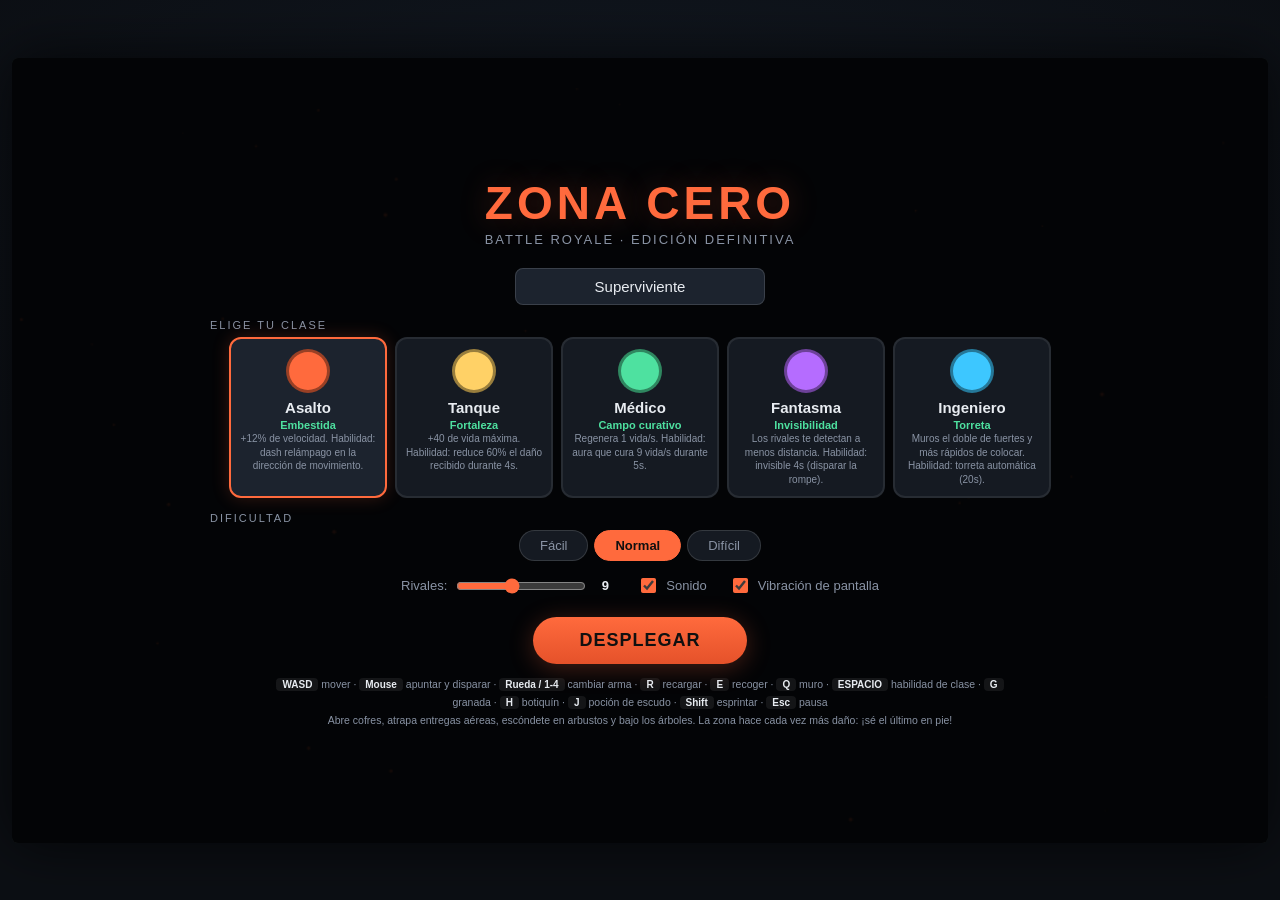
==== commit 65a34a0d: "Ajustar fisica de granadas para que caigan cerca del cursor Co-authored-by: sss <henrryguzmanzito@us" ====
--- a/index.html
+++ b/index.html
@@ -721,9 +721,10 @@
   player.grens--;
   const a = player.facing;
   const d = clamp(dist(player, screenToWorld(mouse.x,mouse.y)), 120, 460);
+  // 3.3 compensa el rozamiento para que caiga cerca del cursor
   grenades.push({
     x:player.x+Math.cos(a)*20, y:player.y+Math.sin(a)*20,
-    dx:Math.cos(a)*d*1.35, dy:Math.sin(a)*d*1.35,
+    dx:Math.cos(a)*d*3.3, dy:Math.sin(a)*d*3.3,
     fuse:1.15, owner:player, r:6
   });
   SFX.grenadeThrow();
